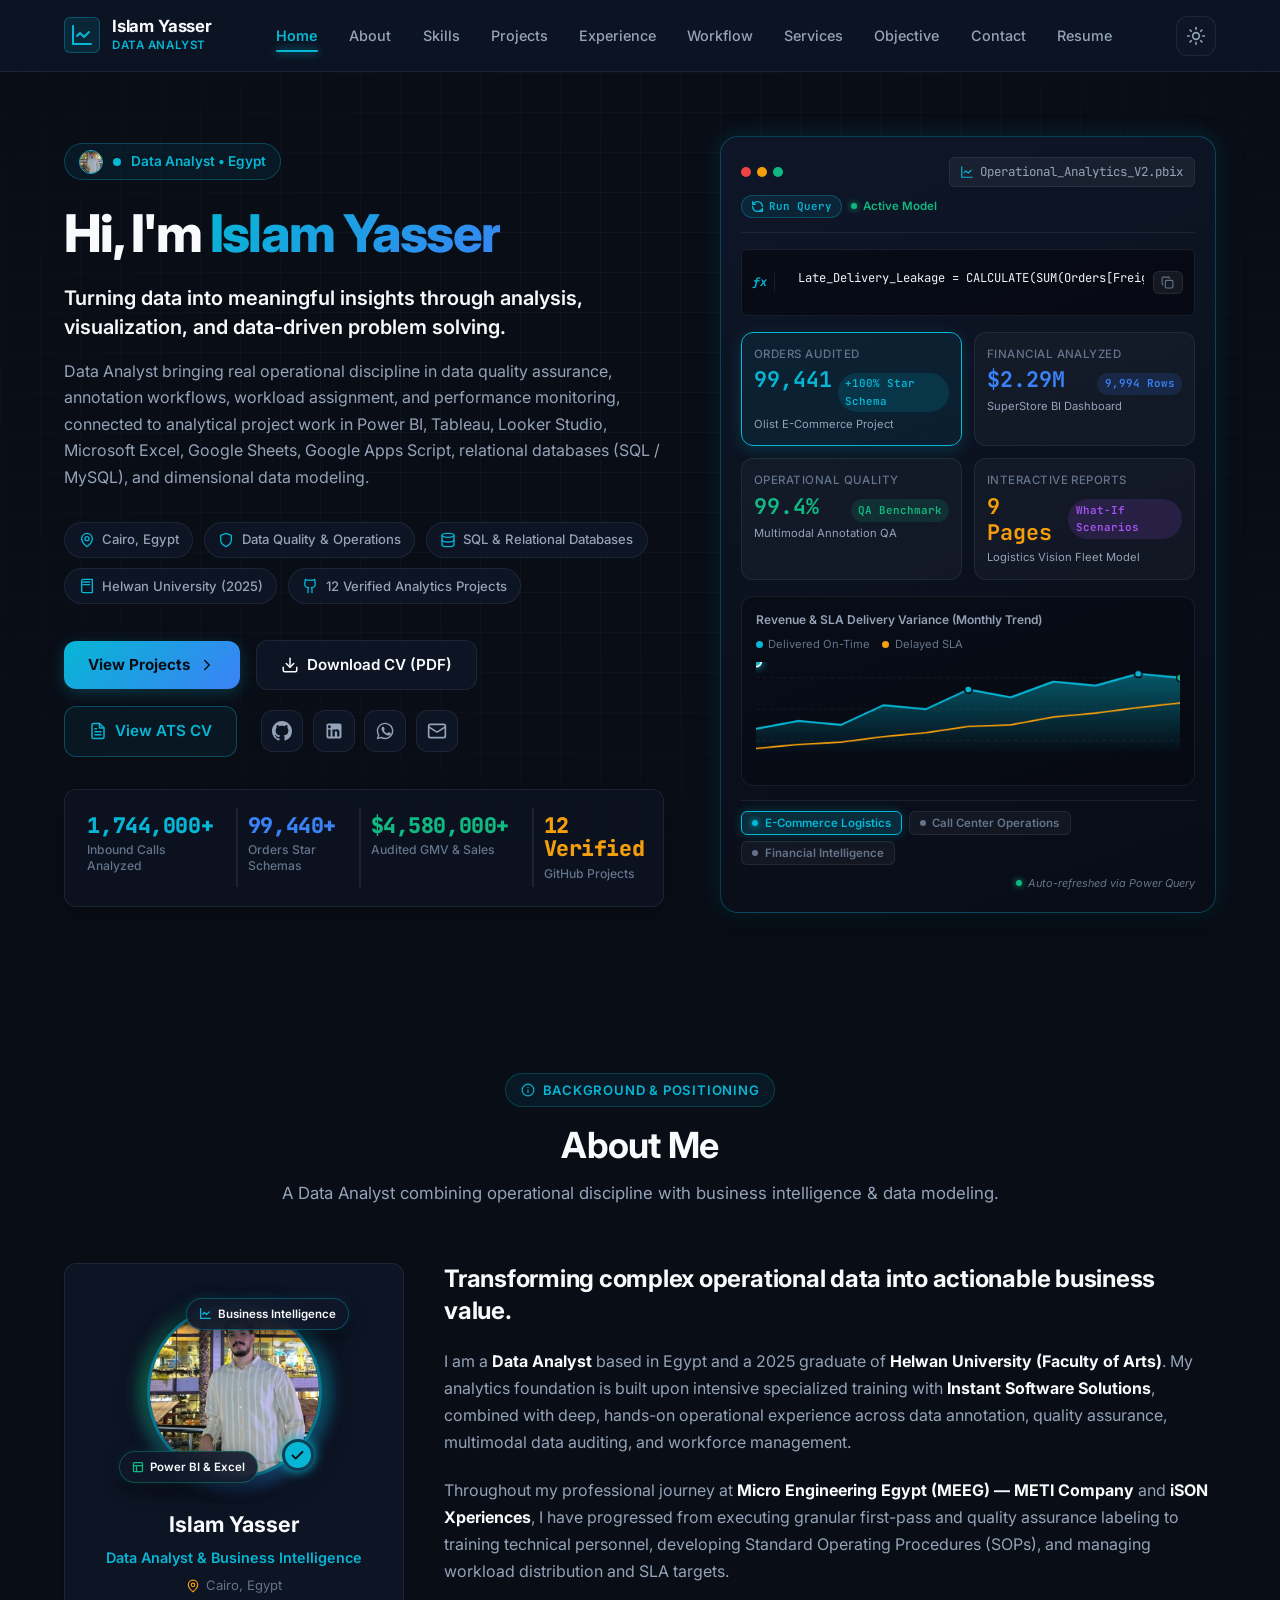
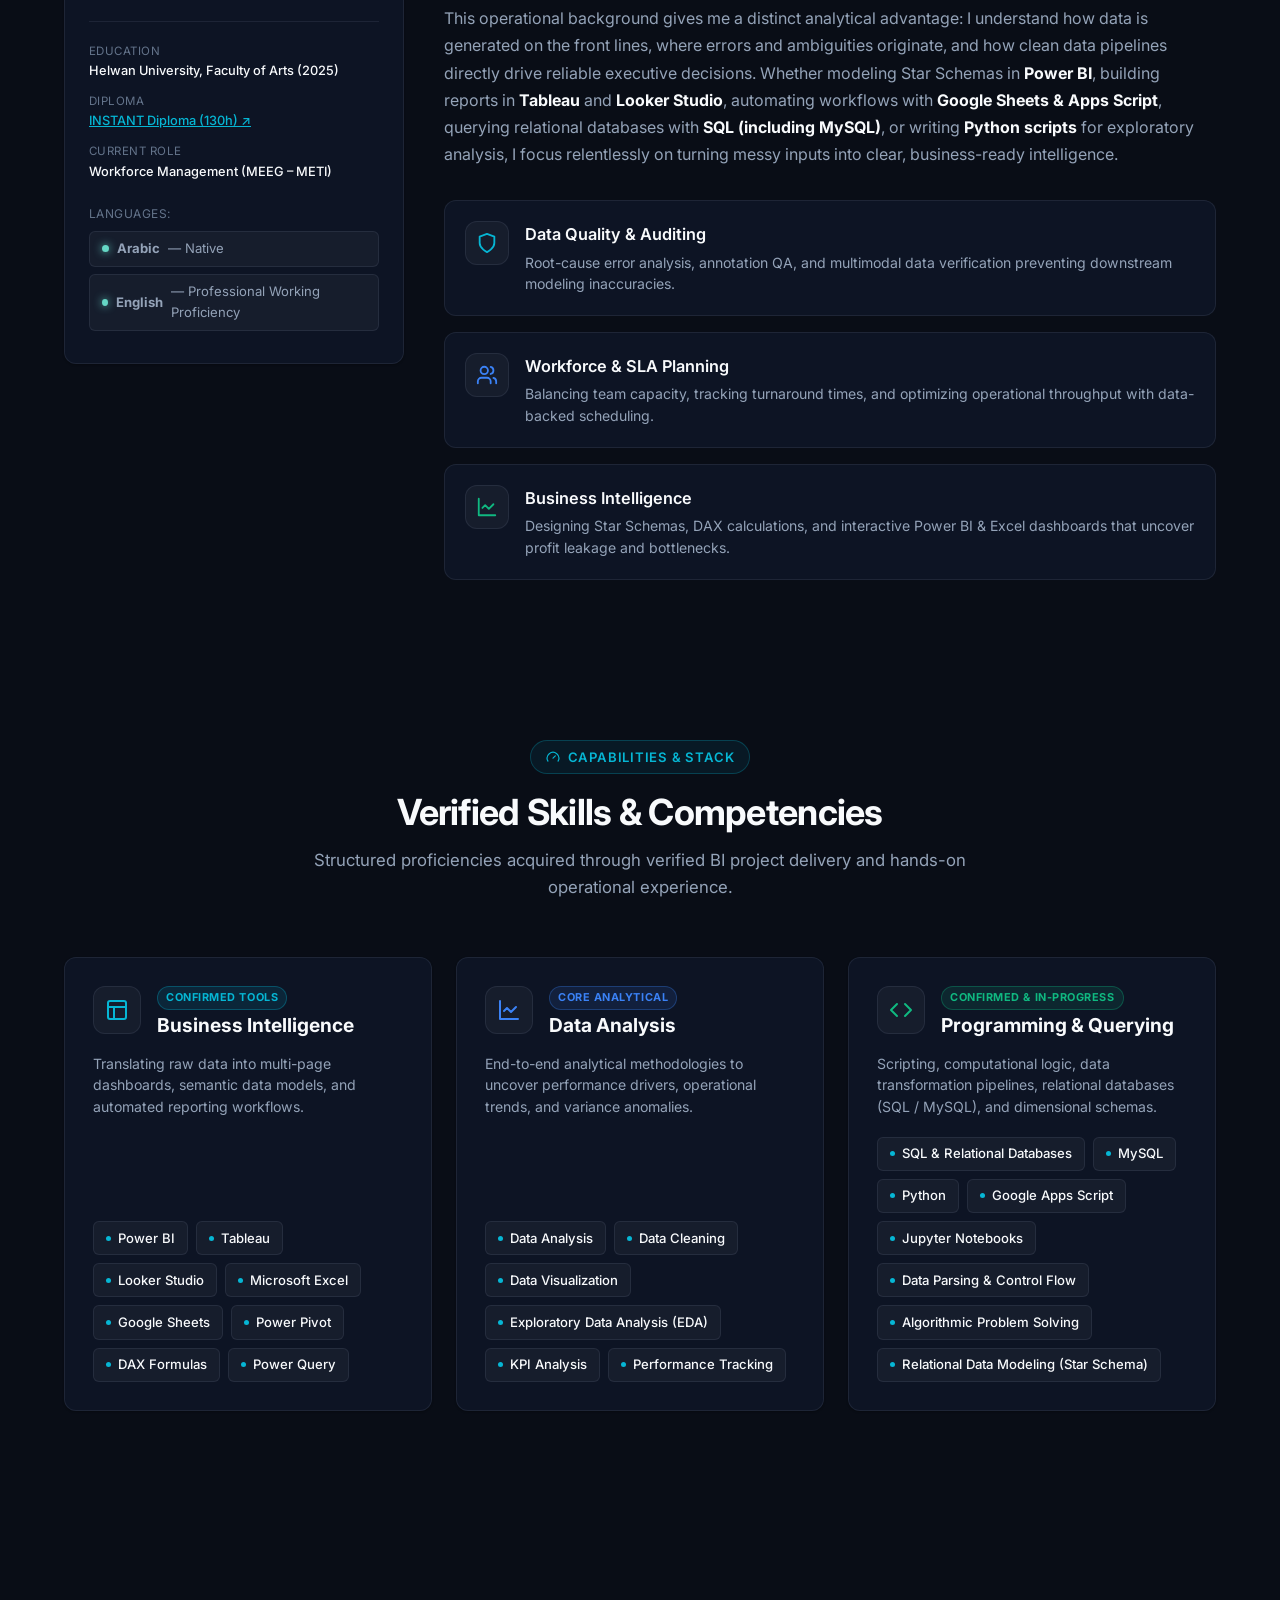
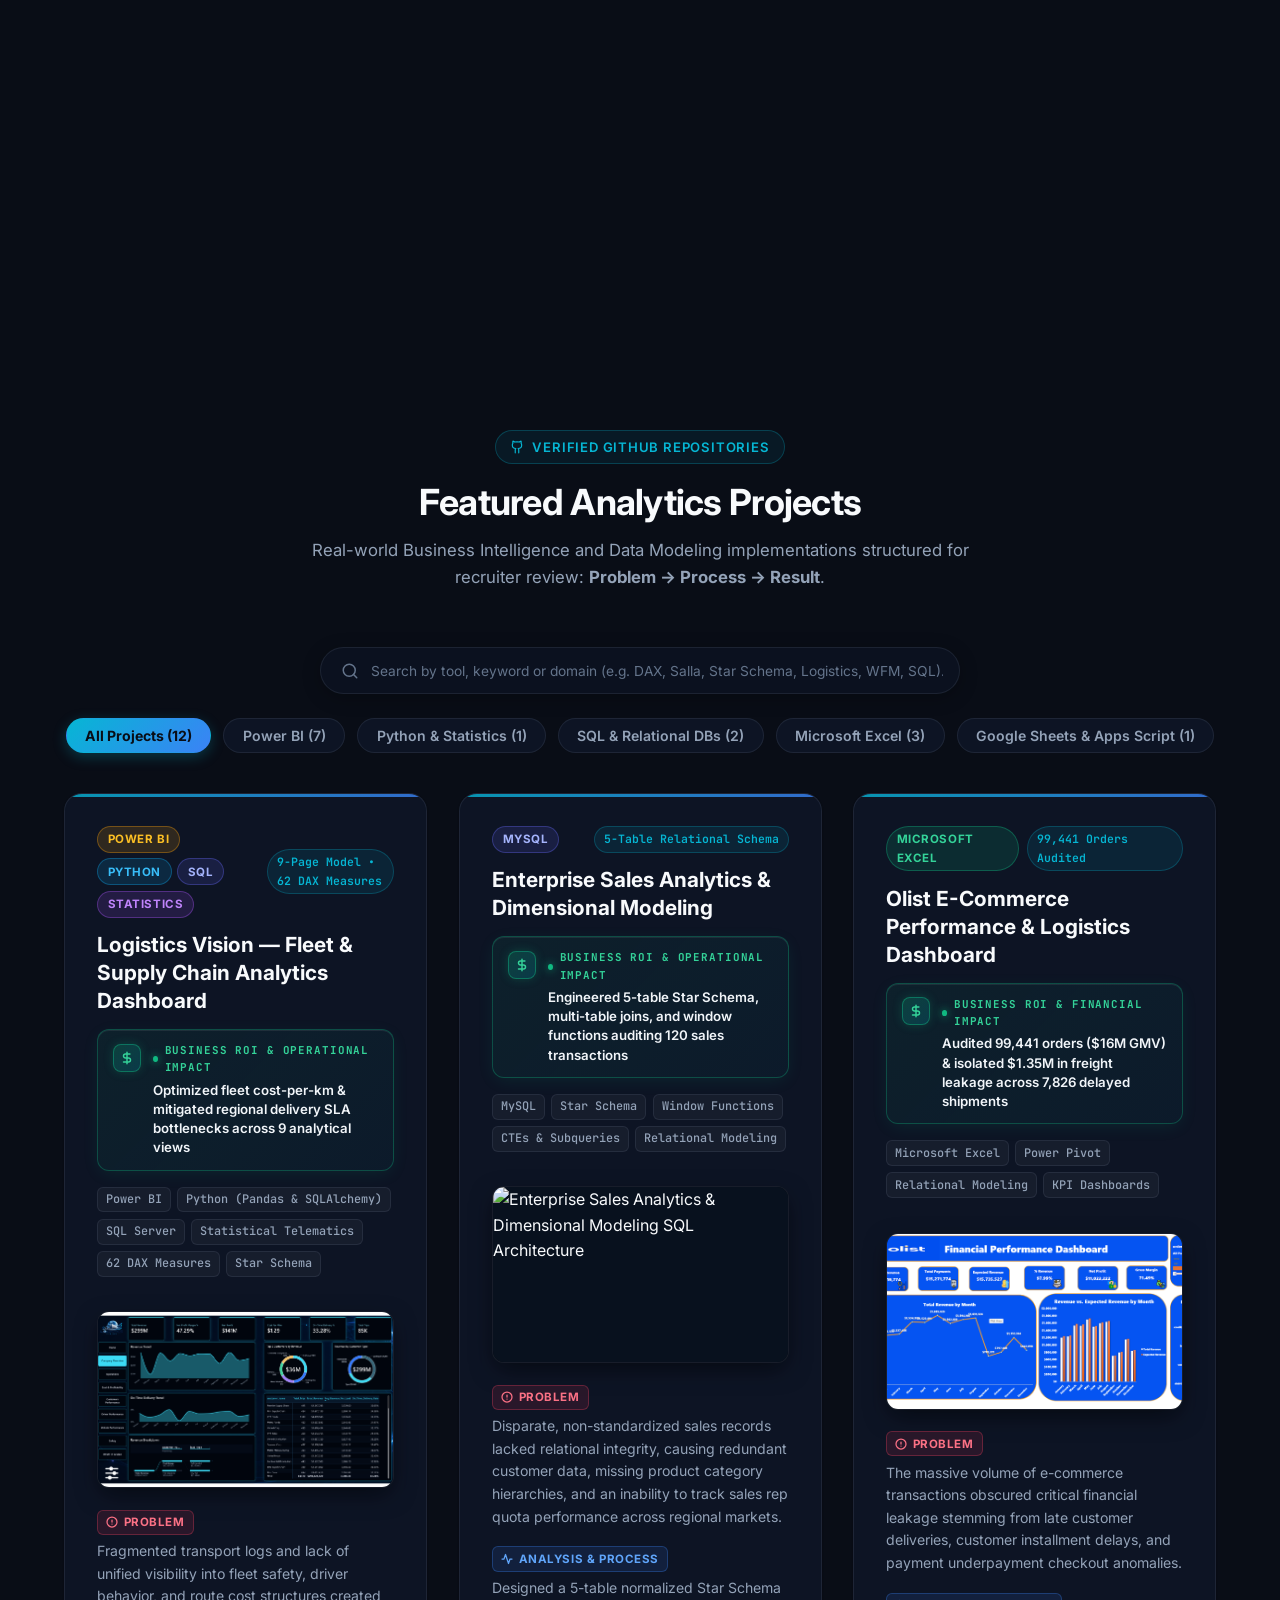
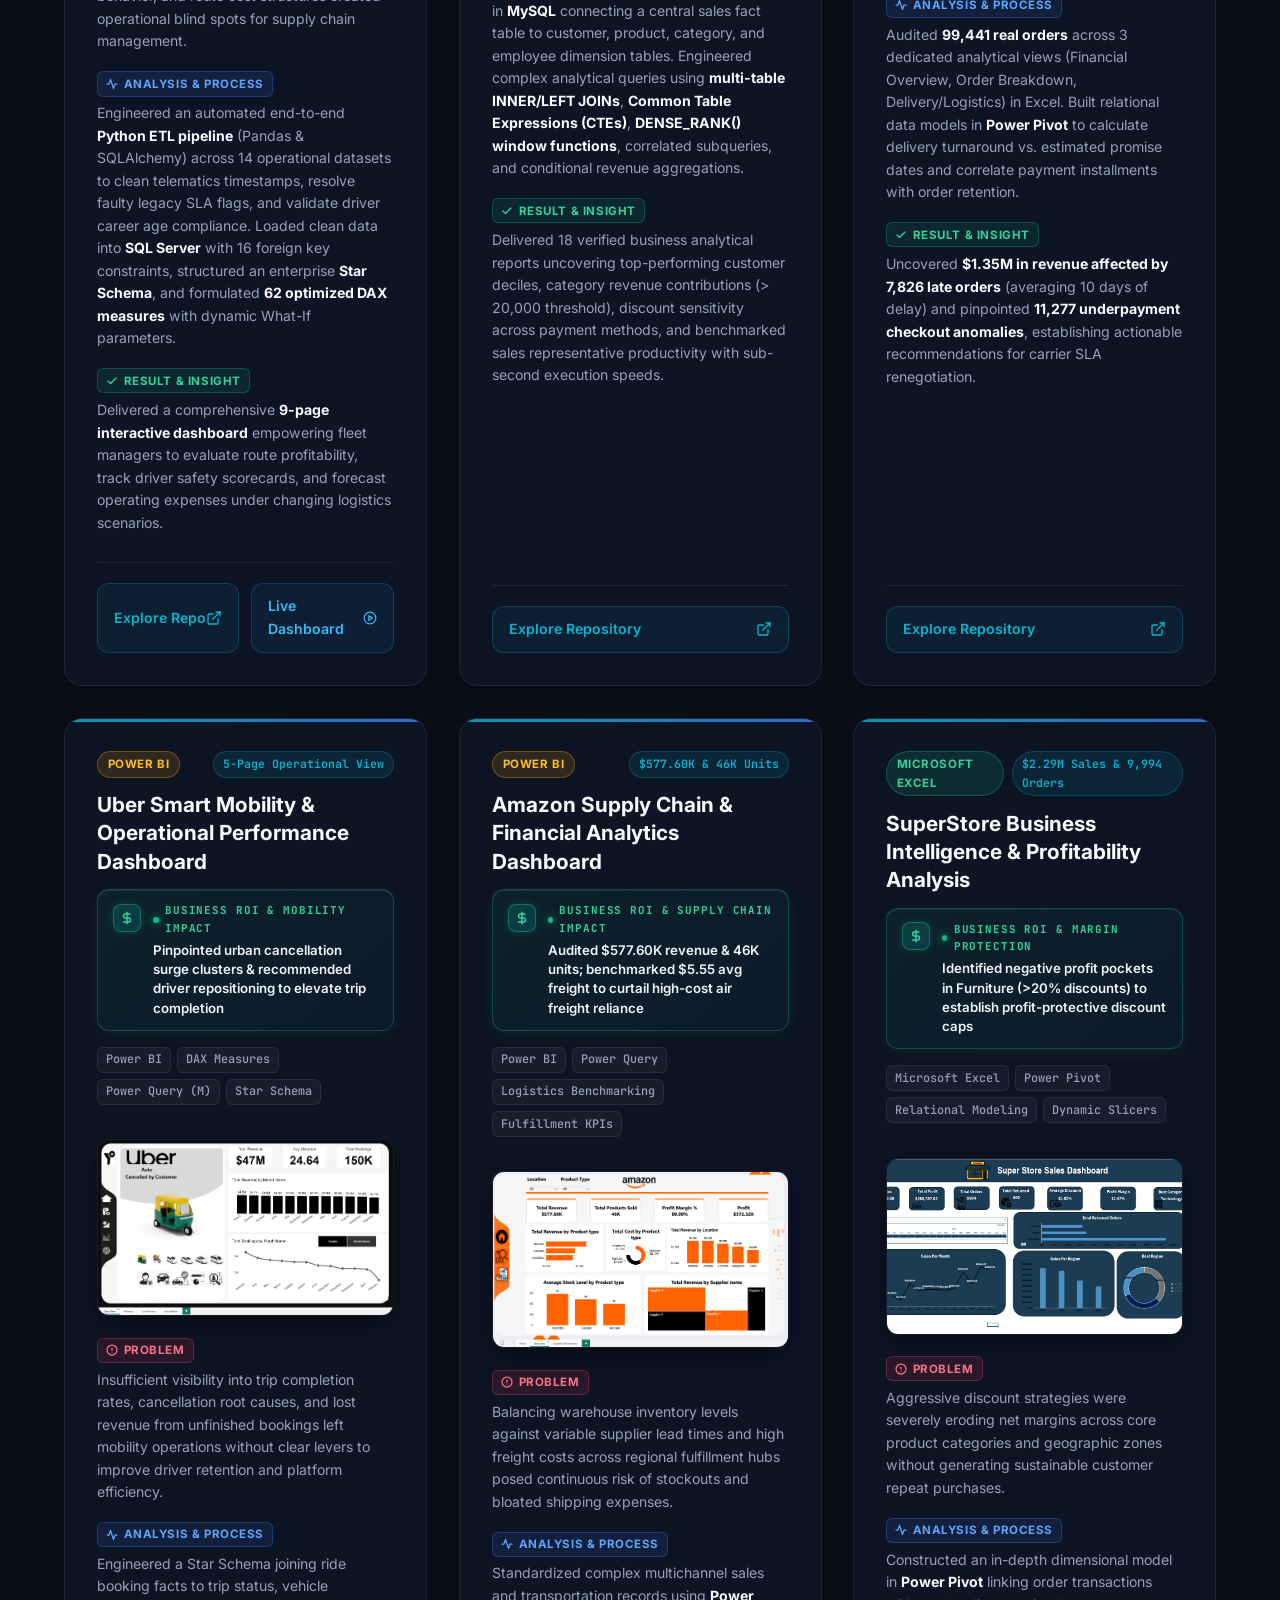
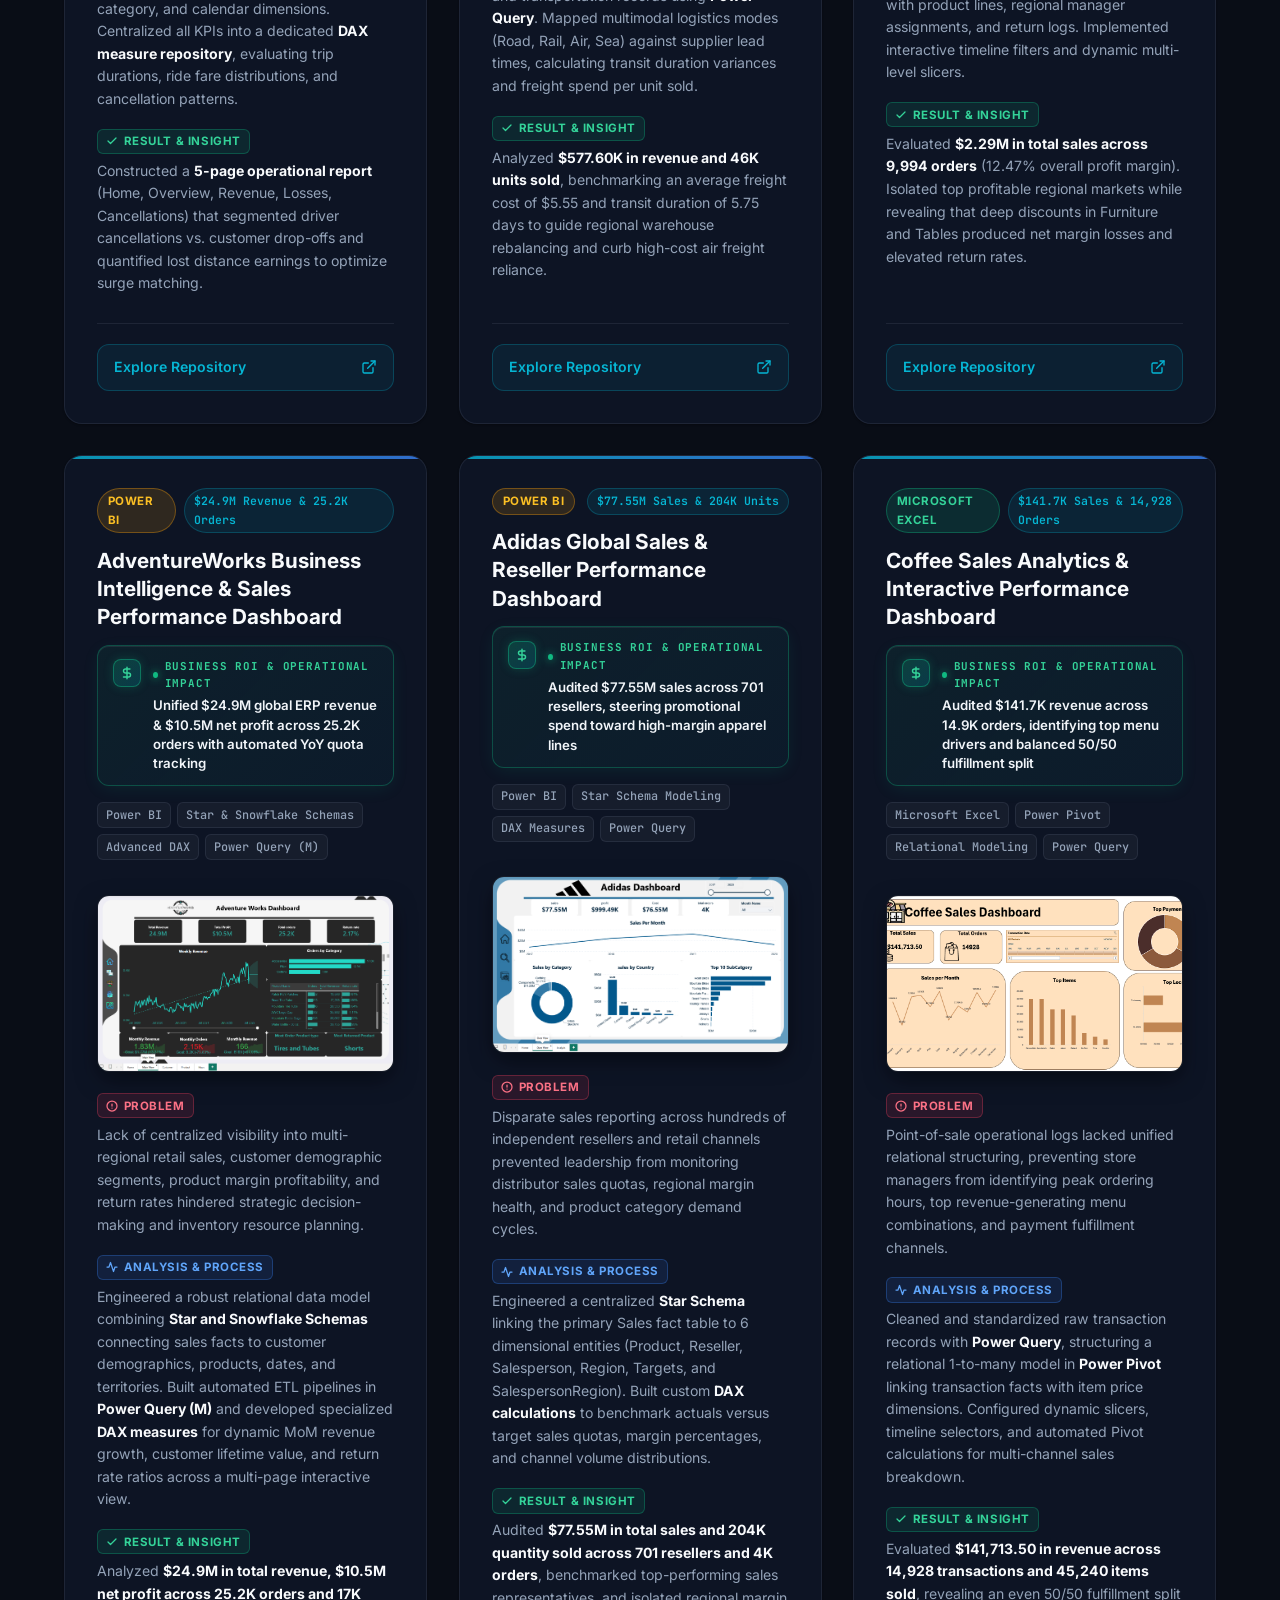
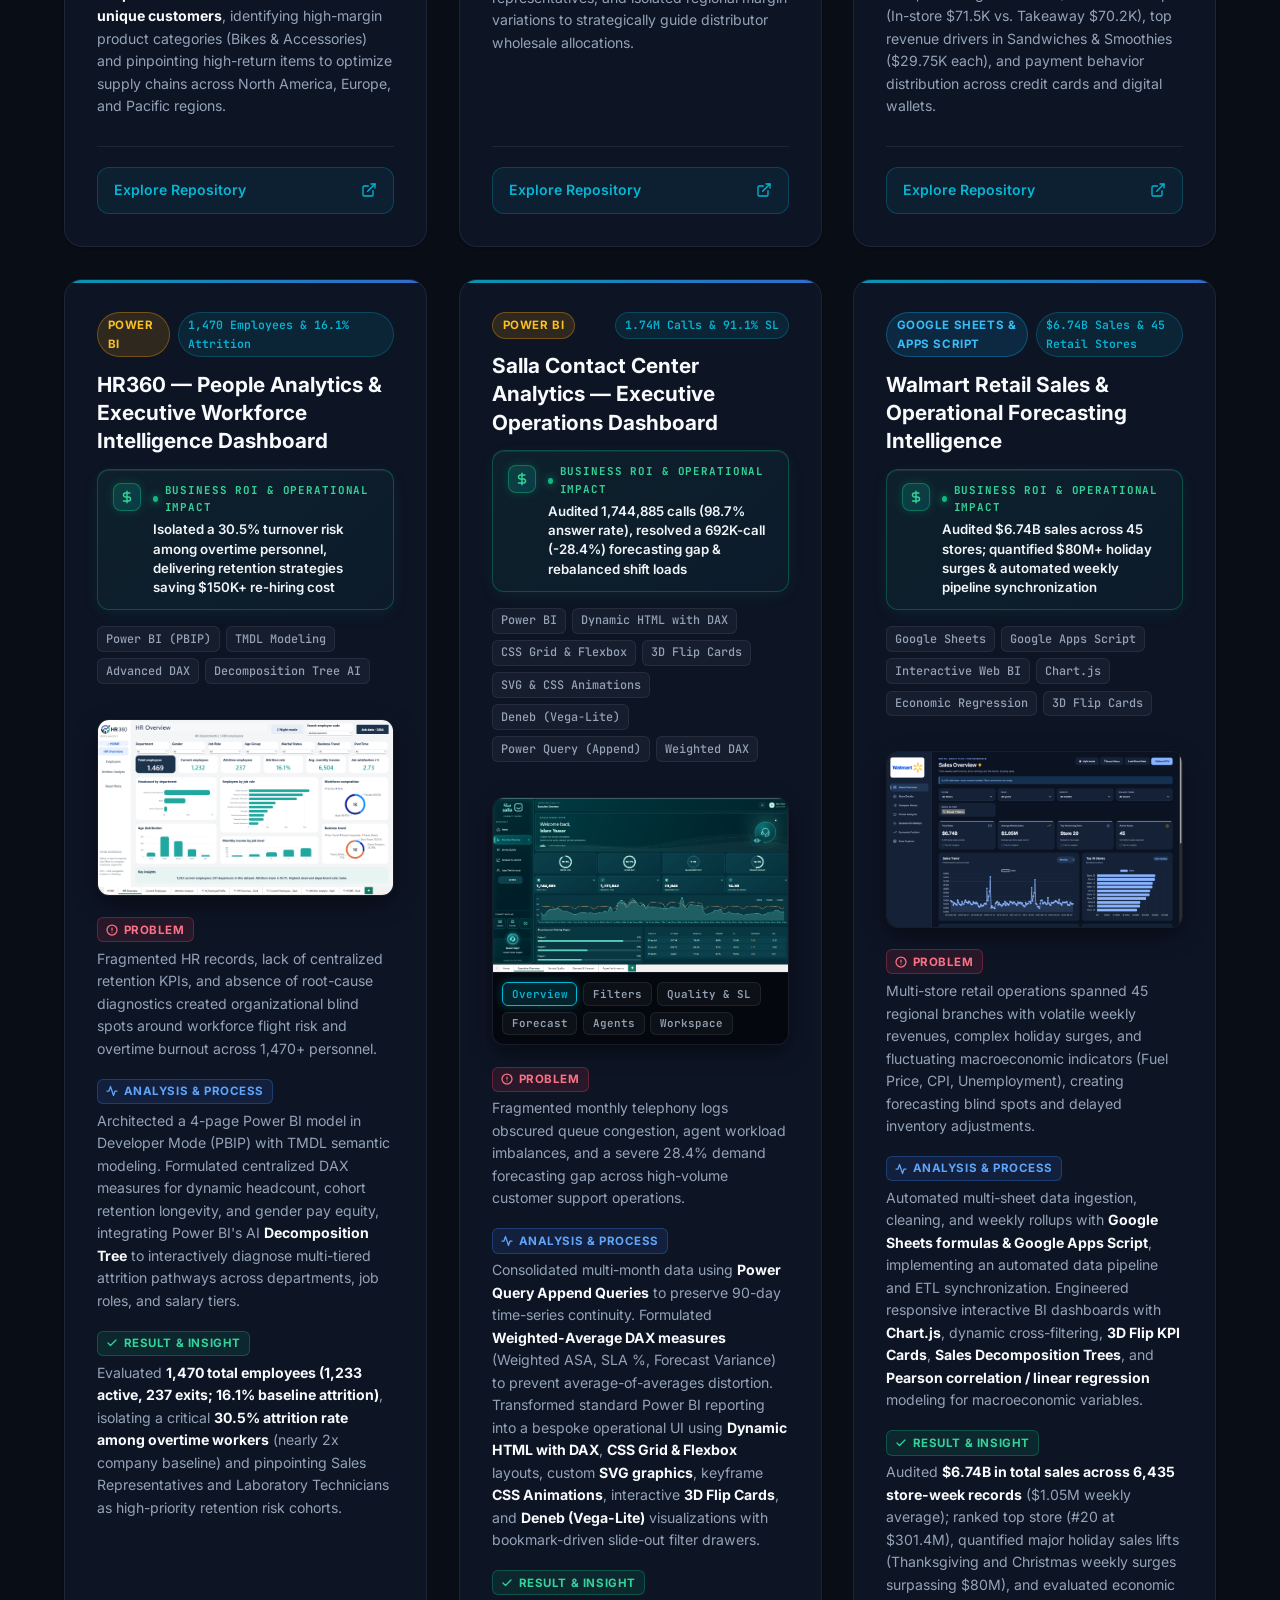
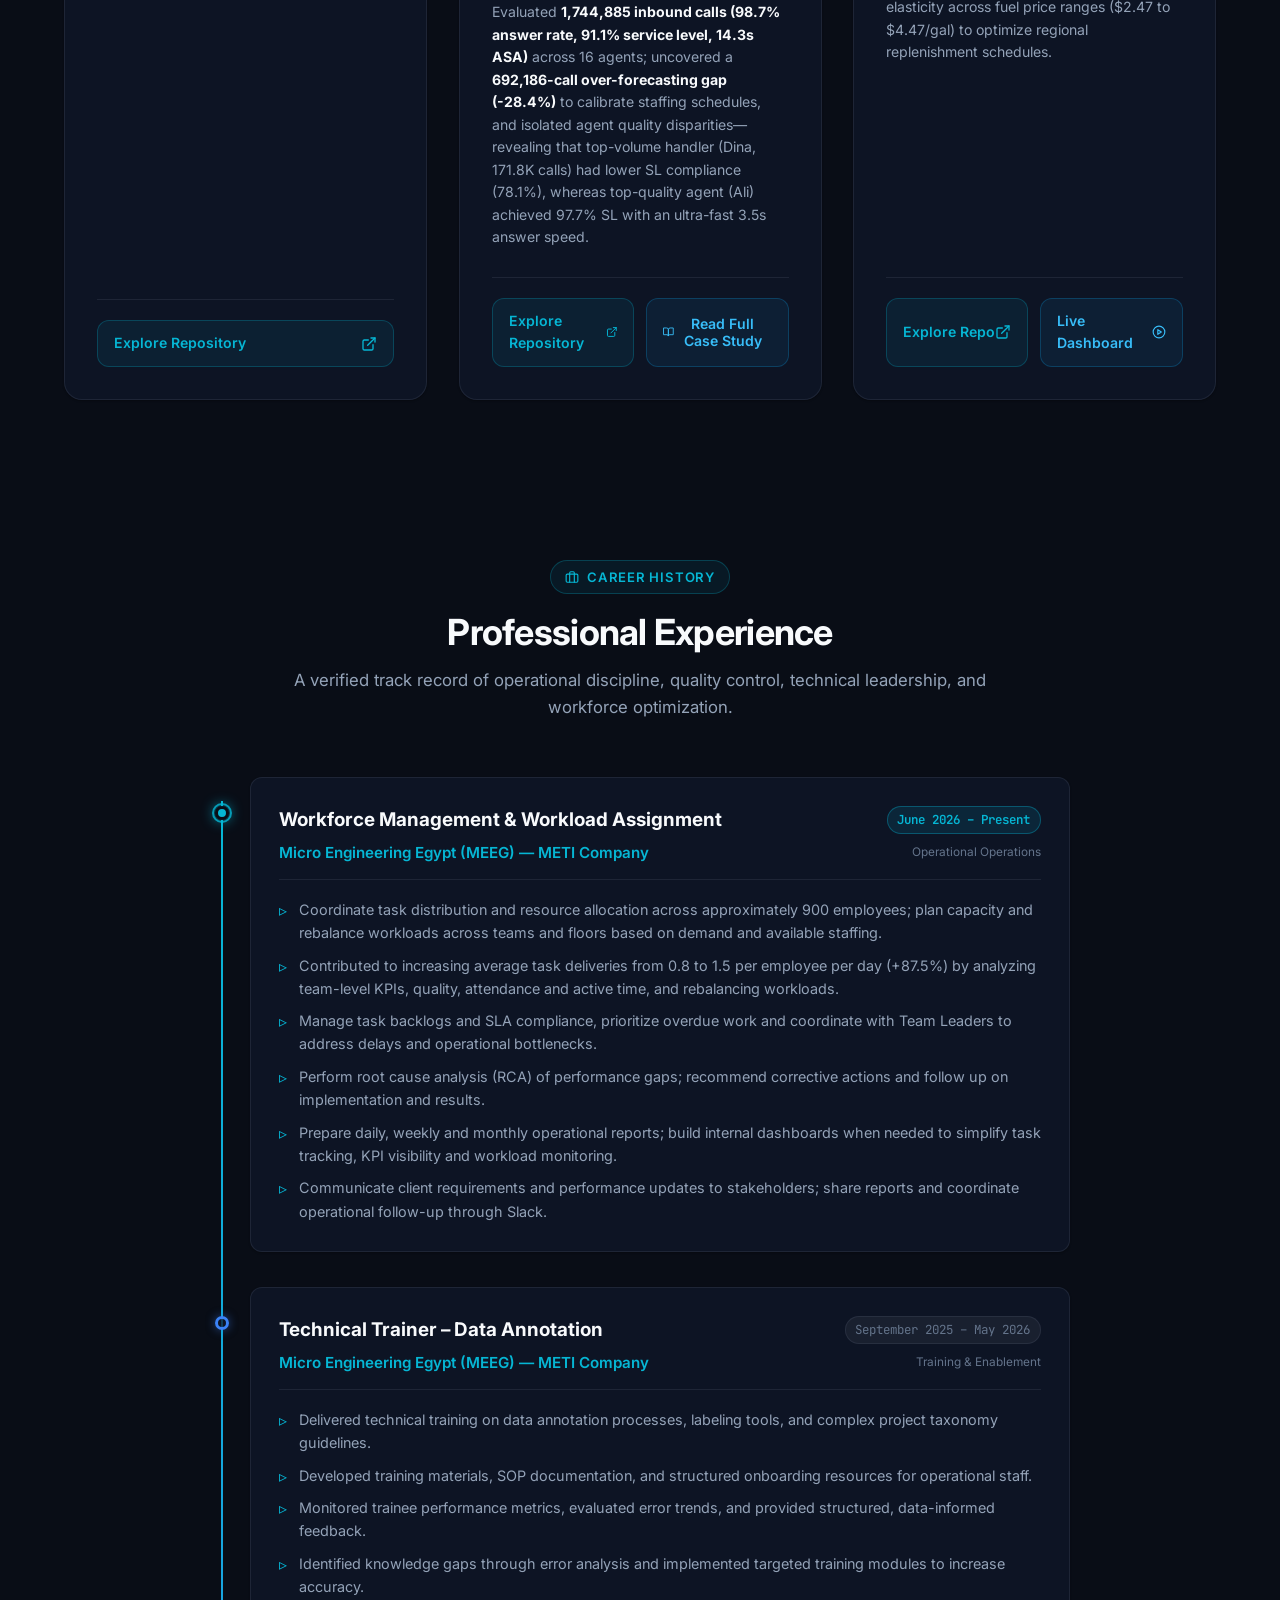
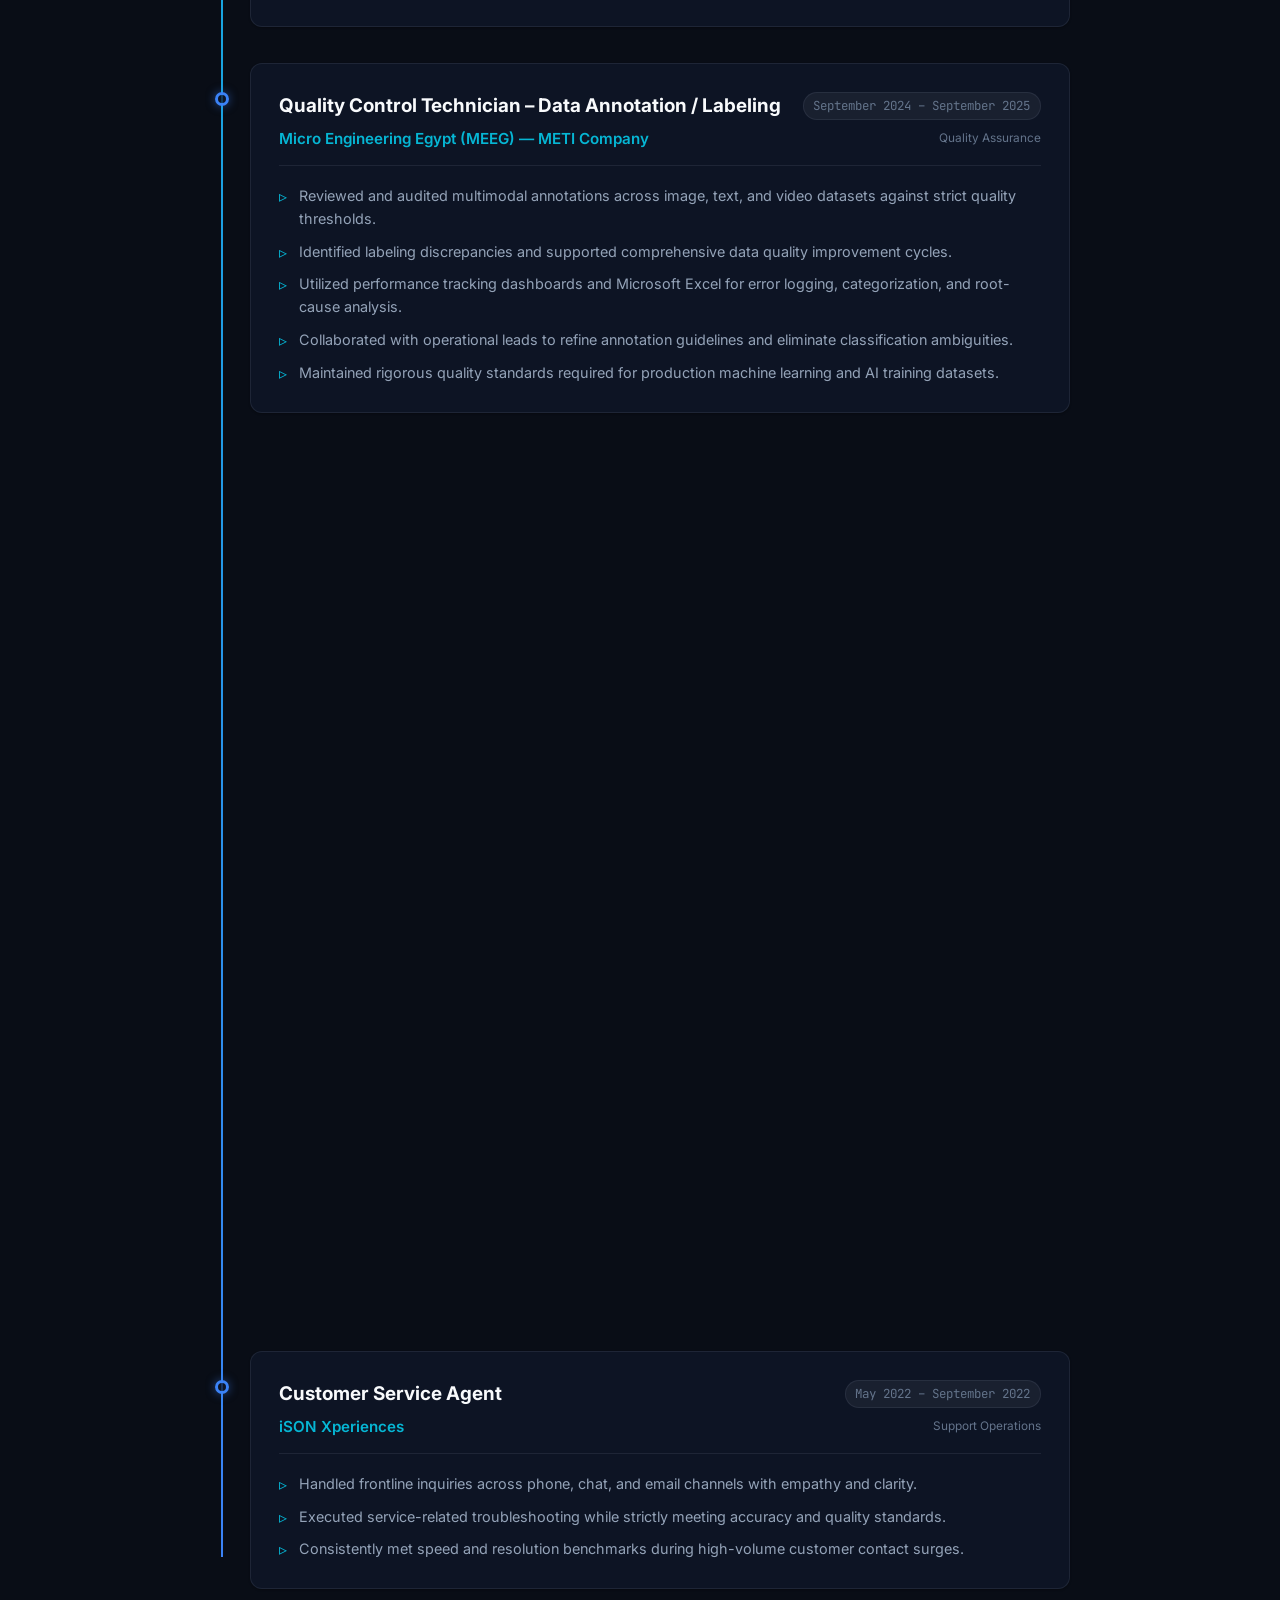
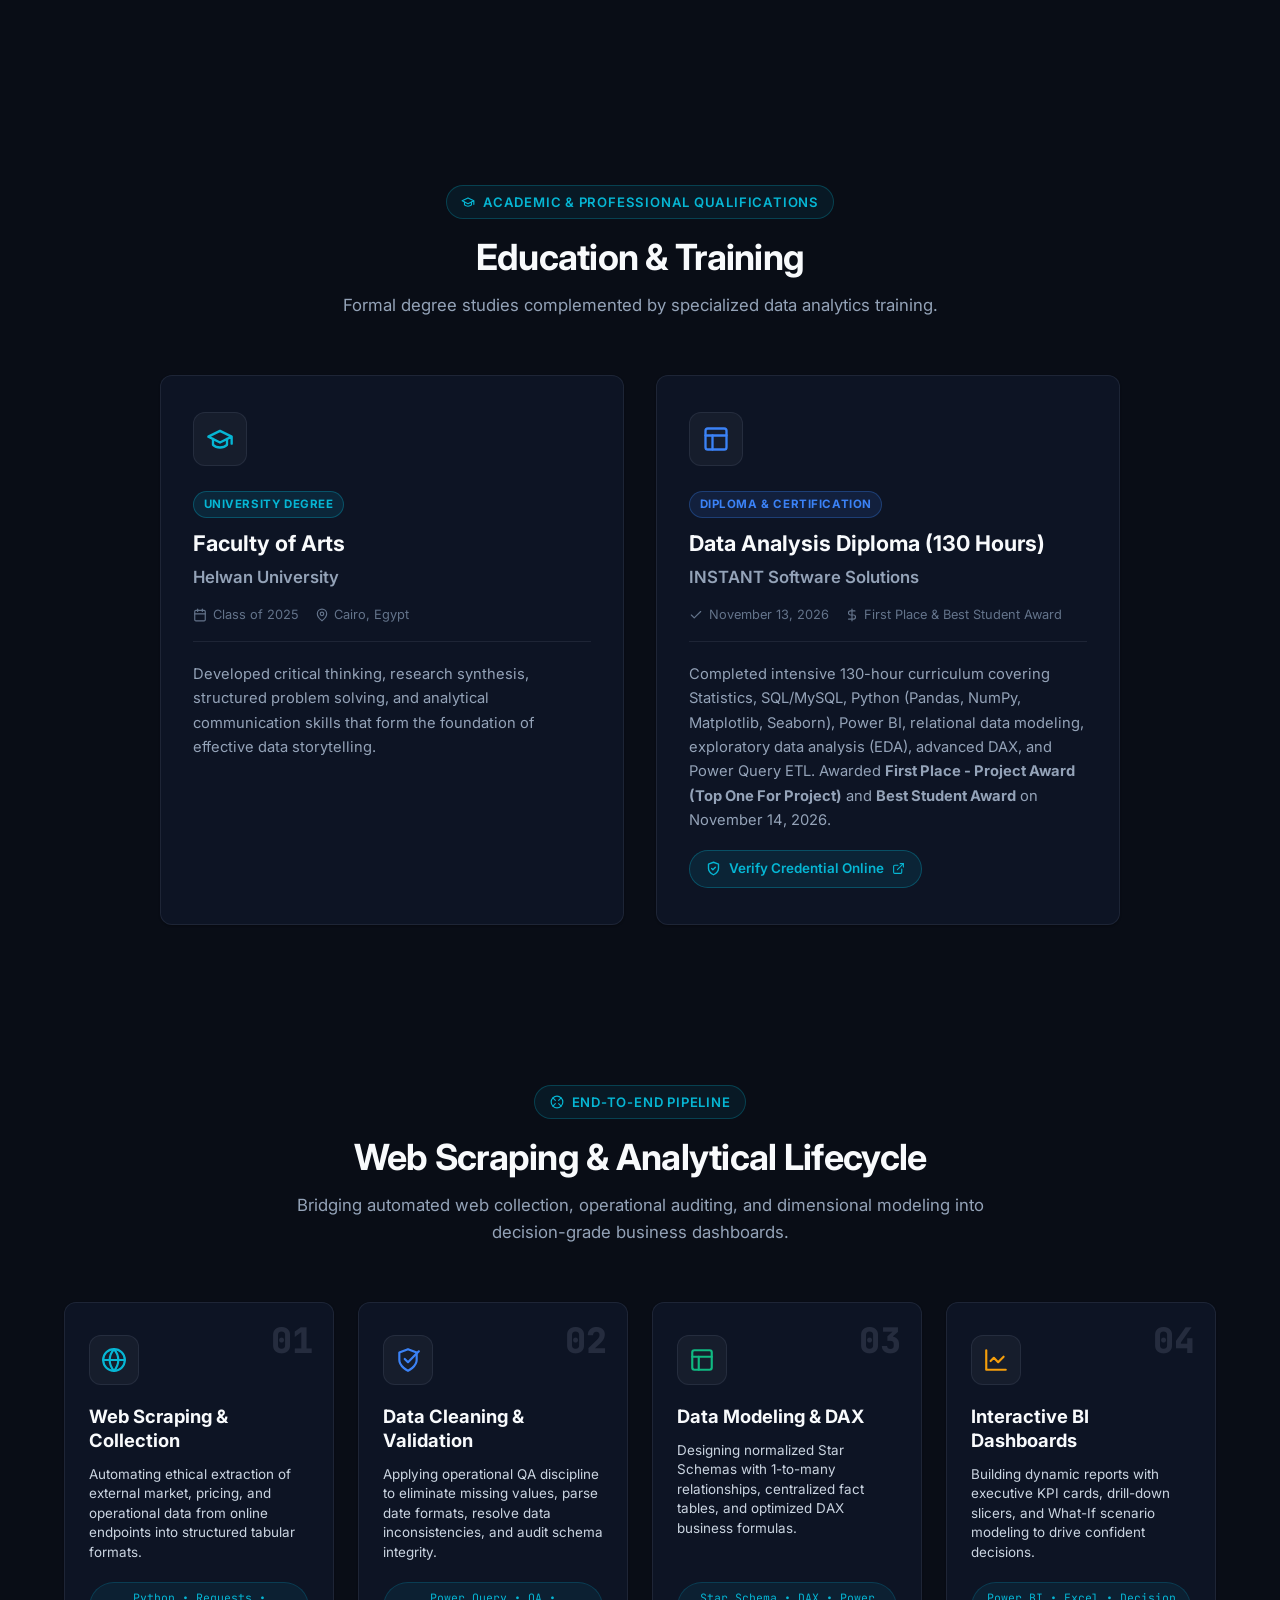
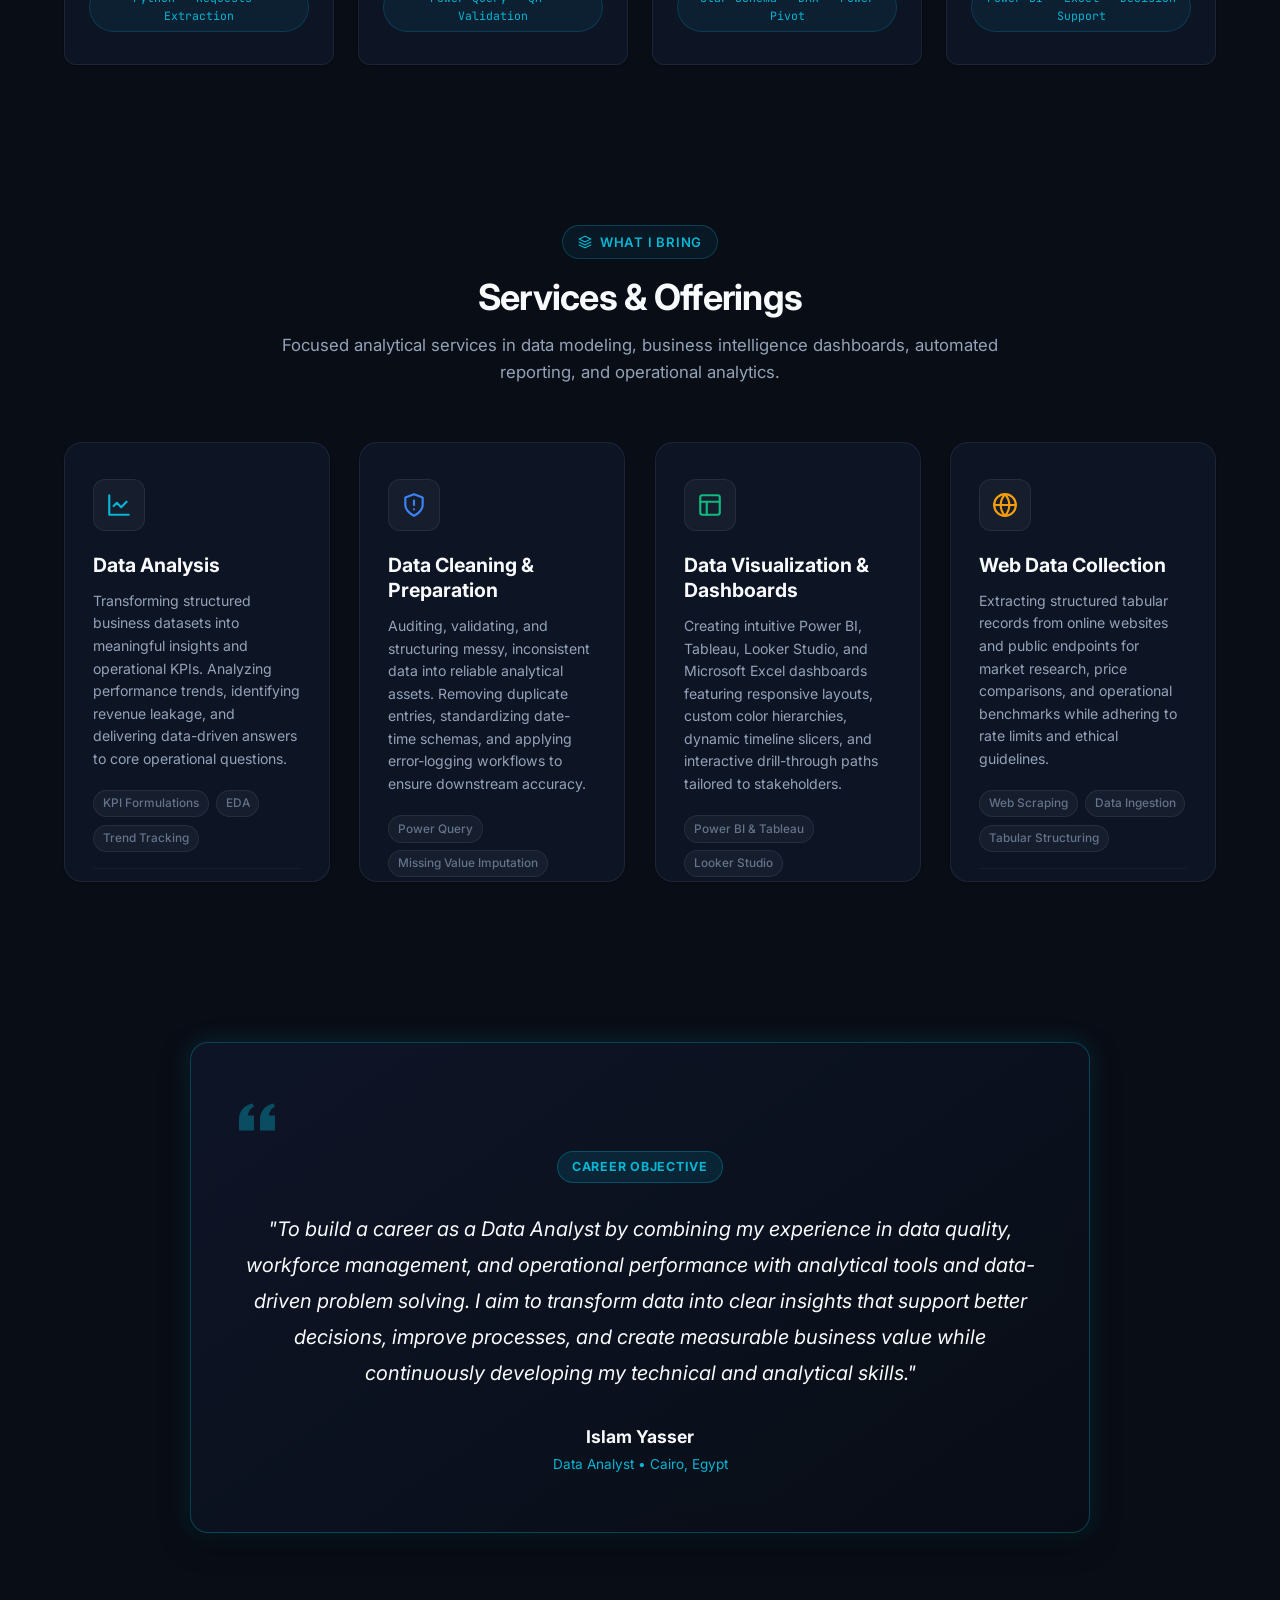
==== index.html @ e83cc8c2 "feat(portfolio): integrate official INSTANT Software Solutions diploma verification link across port" ====
<!DOCTYPE html>
<html lang="en" data-theme="dark">
<head>
  <meta charset="UTF-8">
  <meta name="viewport" content="width=device-width, initial-scale=1.0">
  <meta name="description" content="Portfolio of Islam Yasser — Data Analyst based in Egypt. Specializing in Power BI, Tableau, Looker Studio, Excel, SQL, Relational Data Modeling, Data Quality, and Operational Analytics.">
  <meta name="keywords" content="Islam Yasser, Data Analyst, Power BI, Tableau, Looker Studio, Excel, Google Sheets, Apps Script, DAX, SQL, MySQL, Python, Egypt, Portfolio, Data Quality, WFM">
  <meta name="author" content="Islam Yasser">
  <title>Islam Yasser | Data Analyst Portfolio</title>
  
  <!-- Open Graph & Social Preview Meta Tags -->
  <meta property="og:type" content="website">
  <meta property="og:url" content="https://islamyasser424-design.github.io/portfolio-/">
  <meta property="og:title" content="Islam Yasser | Data Analyst Portfolio">
  <meta property="og:description" content="Data Analyst &amp; Business Intelligence Specialist. Expertise in Power BI, DAX, Power Query, Excel, SQL, Relational Modeling, and Operational Analytics. 12 Verified Analytics Projects.">
  <meta property="og:image" content="https://islamyasser424-design.github.io/portfolio-/img/islam-yasser-portrait.jpg">

  <!-- Twitter Card -->
  <meta name="twitter:card" content="summary_large_image">
  <meta name="twitter:url" content="https://islamyasser424-design.github.io/portfolio-/">
  <meta name="twitter:title" content="Islam Yasser | Data Analyst Portfolio">
  <meta name="twitter:description" content="Data Analyst &amp; Business Intelligence Specialist. Expertise in Power BI, DAX, Excel, SQL, and Operational Analytics.">
  <meta name="twitter:image" content="https://islamyasser424-design.github.io/portfolio-/img/islam-yasser-portrait.jpg">

  <!-- Google Fonts: Inter & JetBrains Mono -->
  <link rel="preconnect" href="https://fonts.googleapis.com">
  <link rel="preconnect" href="https://fonts.gstatic.com" crossorigin>
  <link href="https://fonts.googleapis.com/css2?family=Inter:wght@300;400;500;600;700;800&family=JetBrains+Mono:wght@400;500;600;700&display=swap" rel="stylesheet">
  
  <!-- Main Stylesheet -->
  <link rel="stylesheet" href="css/style.css">
  
  <!-- Favicon SVG inline data uri -->
  <link rel="icon" type="image/svg+xml" href="data:image/svg+xml,%3Csvg xmlns='http://www.w3.org/2000/svg' viewBox='0 0 32 32'%3E%3Crect width='32' height='32' rx='8' fill='%23090d16'/%3E%3Cpath d='M8 22V16M14 22V10M20 22V14M26 22V8' stroke='%2306b6d4' stroke-width='2.5' stroke-linecap='round'/%3E%3Ccircle cx='26' cy='8' r='2' fill='%233b82f6'/%3E%3C/svg%3E">
</head>
<body>
  <!-- Reading Progress Bar -->
  <div class="scroll-progress-bar" id="scrollProgressBar" aria-hidden="true"></div>

  <!-- Background Ambient Floating Mesh Orbs -->
  <div class="bg-ambient-canvas" aria-hidden="true">
    <div class="ambient-orb orb-1"></div>
    <div class="ambient-orb orb-2"></div>
    <div class="ambient-orb orb-3"></div>
  </div>

  <!-- Header & Sticky Navbar -->
  <header class="header" id="header">
    <nav class="navbar container" aria-label="Main Navigation">
      <a href="#hero" class="brand-logo" aria-label="Islam Yasser Portfolio Home">
        <span class="logo-icon" aria-hidden="true">
          <svg width="24" height="24" viewBox="0 0 24 24" fill="none" stroke="currentColor" stroke-width="2" stroke-linecap="round" stroke-linejoin="round">
            <path d="M3 3v18h18" />
            <path d="m19 9-5 5-4-4-3 3" />
          </svg>
        </span>
        <span class="brand-text">
          <strong class="brand-name">Islam Yasser</strong>
          <span class="brand-tag">Data Analyst</span>
        </span>
      </a>

      <!-- Desktop Navigation Menu -->
      <ul class="nav-menu" id="navMenu">
        <li class="nav-item"><a href="#hero" class="nav-link active">Home</a></li>
        <li class="nav-item"><a href="#about" class="nav-link">About</a></li>
        <li class="nav-item"><a href="#skills" class="nav-link">Skills</a></li>
        <li class="nav-item"><a href="#projects" class="nav-link">Projects</a></li>
        <li class="nav-item"><a href="#experience" class="nav-link">Experience</a></li>
        <li class="nav-item"><a href="#workflow" class="nav-link">Workflow</a></li>
        <li class="nav-item"><a href="#services" class="nav-link">Services</a></li>
        <li class="nav-item"><a href="#objective" class="nav-link">Objective</a></li>
        <li class="nav-item"><a href="#contact" class="nav-link">Contact</a></li>
        <li class="nav-item"><a href="cv.html?v=20261021" target="_blank" class="nav-link">Resume</a></li>
      </ul>

      <!-- Controls: Theme Toggle & Mobile Hamburger -->
      <div class="nav-actions">
        <button id="themeToggle" class="theme-toggle-btn" type="button" aria-label="Toggle theme" title="Toggle Light/Dark Theme">
          <!-- Sun Icon (shown in dark mode) -->
          <svg class="sun-icon" width="20" height="20" viewBox="0 0 24 24" fill="none" stroke="currentColor" stroke-width="2" stroke-linecap="round" stroke-linejoin="round" aria-hidden="true">
            <circle cx="12" cy="12" r="4" />
            <path d="M12 2v2" />
            <path d="M12 20v2" />
            <path d="m4.93 4.93 1.41 1.41" />
            <path d="m17.66 17.66 1.41 1.41" />
            <path d="M2 12h2" />
            <path d="M20 12h2" />
            <path d="m6.34 17.66-1.41 1.41" />
            <path d="m19.07 4.93-1.41 1.41" />
          </svg>
          <!-- Moon Icon (shown in light mode) -->
          <svg class="moon-icon" width="20" height="20" viewBox="0 0 24 24" fill="none" stroke="currentColor" stroke-width="2" stroke-linecap="round" stroke-linejoin="round" aria-hidden="true">
            <path d="M12 3a6 6 0 0 0 9 9 9 9 0 1 1-9-9Z" />
          </svg>
        </button>

        <button id="menuToggle" class="menu-toggle-btn" type="button" aria-expanded="false" aria-controls="navMenu" aria-label="Open Navigation Menu">
          <span class="hamburger-bar"></span>
          <span class="hamburger-bar"></span>
          <span class="hamburger-bar"></span>
        </button>
      </div>
    </nav>

    <!-- Mobile Drawer Overlay -->
    <div class="drawer-backdrop" id="drawerBackdrop" aria-hidden="true"></div>
  </header>

  <main id="mainContent">
    <!-- SECTION 1: HERO -->
    <section class="hero-section" id="hero">
      <div class="hero-bg-grid" aria-hidden="true"></div>
      <div class="container hero-container">
        
        <div class="hero-content reveal-on-scroll">
          <div class="status-badge">
            <img src="img/islam-yasser-portrait.jpg" alt="Islam Yasser" class="mini-avatar" width="24" height="24">
            <span class="pulse-dot" aria-hidden="true"></span>
            <span>Data Analyst • Egypt</span>
          </div>

          <h1 class="hero-title">
            Hi, I'm <span class="text-gradient">Islam Yasser</span>
          </h1>

          <p class="hero-headline">
            Turning data into meaningful insights through analysis, visualization, and data-driven problem solving.
          </p>

          <p class="hero-description">
            Data Analyst bringing real operational discipline in data quality assurance, annotation workflows, workload assignment, and performance monitoring, connected to analytical project work in Power BI, Tableau, Looker Studio, Microsoft Excel, Google Sheets, Google Apps Script, relational databases (SQL / MySQL), and dimensional data modeling.
          </p>

          <!-- Quick Highlights Strip -->
          <div class="hero-highlights">
            <div class="highlight-pill">
              <svg width="16" height="16" viewBox="0 0 24 24" fill="none" stroke="currentColor" stroke-width="2" stroke-linecap="round" stroke-linejoin="round" aria-hidden="true"><path d="M20 10c0 6-8 12-8 12s-8-6-8-12a8 8 0 0 1 16 0Z"/><circle cx="12" cy="10" r="3"/></svg>
              <span>Cairo, Egypt</span>
            </div>
            <div class="highlight-pill">
              <svg width="16" height="16" viewBox="0 0 24 24" fill="none" stroke="currentColor" stroke-width="2" stroke-linecap="round" stroke-linejoin="round" aria-hidden="true"><path d="M12 22s8-4 8-10V5l-8-3-8 3v7c0 6 8 10 8 10z"/></svg>
              <span>Data Quality &amp; Operations</span>
            </div>
            <div class="highlight-pill">
              <svg width="16" height="16" viewBox="0 0 24 24" fill="none" stroke="currentColor" stroke-width="2" stroke-linecap="round" stroke-linejoin="round" aria-hidden="true"><ellipse cx="12" cy="5" rx="9" ry="3"/><path d="M3 5v14c0 1.66 4 3 9 3s9-1.34 9-3V5"/><path d="M3 12c0 1.66 4 3 9 3s9-1.34 9-3"/></svg>
              <span>SQL &amp; Relational Databases</span>
            </div>
            <div class="highlight-pill">
              <svg width="16" height="16" viewBox="0 0 24 24" fill="none" stroke="currentColor" stroke-width="2" stroke-linecap="round" stroke-linejoin="round" aria-hidden="true"><path d="M4 19.5v-15A2.5 2.5 0 0 1 6.5 2H20v20H6.5a2.5 2.5 0 0 1-2.5-2.5Z"/><path d="M6 6h10"/><path d="M6 10h10"/></svg>
              <span>Helwan University (2025)</span>
            </div>
            <div class="highlight-pill">
              <svg width="16" height="16" viewBox="0 0 24 24" fill="none" stroke="currentColor" stroke-width="2" stroke-linecap="round" stroke-linejoin="round" aria-hidden="true"><path d="M15 22v-4a4.8 4.8 0 0 0-1-3.5c3 0 6-2 6-5.5.08-1.25-.27-2.48-1-3.5.28-1.15.28-2.35 0-3.5 0 0-1 0-3 1.5-2.64-.5-5.36-.5-8 0C6 2 5 2 5 2c-.3 1.15-.3 2.35 0 3.5A5.403 5.403 0 0 0 4 9c0 3.5 3 5.5 6 5.5-.39.49-.68 1.05-.85 1.65-.17.6-.22 1.23-.15 1.85v4"/></svg>
              <span data-counter="12" data-suffix=" Verified Analytics Projects">12 Verified Analytics Projects</span>
            </div>
          </div>

          <!-- CTAs -->
          <div class="hero-actions">
            <a href="#projects" class="btn btn-primary">
              <span>View Projects</span>
              <svg width="18" height="18" viewBox="0 0 24 24" fill="none" stroke="currentColor" stroke-width="2" stroke-linecap="round" stroke-linejoin="round" aria-hidden="true"><path d="m9 18 6-6-6-6"/></svg>
            </a>
            <a href="Islam-Yasser-Data-Analyst-Resume.pdf?v=20261115" download="Islam-Yasser-Data-Analyst-Resume.pdf" class="btn btn-secondary" title="Download ATS Resume (PDF)">
              <svg width="18" height="18" viewBox="0 0 24 24" fill="none" stroke="currentColor" stroke-width="2" stroke-linecap="round" stroke-linejoin="round" aria-hidden="true"><path d="M21 15v4a2 2 0 0 1-2 2H5a2 2 0 0 1-2-2v-4"/><polyline points="7 10 12 15 17 10"/><line x1="12" y1="15" x2="12" y2="3"/></svg>
              <span>Download CV (PDF)</span>
            </a>
            <a href="cv.html?v=20261021" target="_blank" class="btn btn-outline" title="View &amp; Print ATS Resume / CV">
              <svg width="18" height="18" viewBox="0 0 24 24" fill="none" stroke="currentColor" stroke-width="2" stroke-linecap="round" stroke-linejoin="round" aria-hidden="true"><path d="M14 2H6a2 2 0 0 0-2 2v16a2 2 0 0 0 2 2h12a2 2 0 0 0 2-2V8z"/><polyline points="14 2 14 8 20 8"/><line x1="16" y1="13" x2="8" y2="13"/><line x1="16" y1="17" x2="8" y2="17"/><polyline points="10 9 9 9 8 9"/></svg>
              <span>View ATS CV</span>
            </a>
            <div class="social-quick-links">
              <a href="https://github.com/islamyasser424-design" target="_blank" rel="noopener noreferrer" class="social-link" aria-label="GitHub Profile (opens in a new tab)" title="GitHub Profile">
                <svg width="20" height="20" viewBox="0 0 24 24" fill="currentColor" aria-hidden="true"><path d="M12 0C5.37 0 0 5.37 0 12c0 5.31 3.435 9.795 8.205 11.385.6.105.825-.255.825-.57 0-.285-.015-1.23-.015-2.235-3.015.555-3.795-.735-4.035-1.41-.135-.345-.72-1.41-1.23-1.695-.42-.225-1.02-.78-.015-.795.945-.015 1.62.87 1.845 1.23 1.08 1.815 2.805 1.305 3.495.99.105-.78.42-1.305.765-1.605-2.67-.3-5.46-1.335-5.46-5.925 0-1.305.465-2.385 1.23-3.225-.12-.3-.54-1.53.12-3.18 0 0 1.005-.315 3.3 1.23.96-.27 1.98-.405 3-.405s2.04.135 3 .405c2.295-1.56 3.3-1.23 3.3-1.23.66 1.65.24 2.88.12 3.18.765.84 1.23 1.905 1.23 3.225 0 4.605-2.805 5.625-5.475 5.925.435.375.81 1.095.81 2.22 0 1.605-.015 2.895-.015 3.3 0 .315.225.69.825.57A12.02 12.02 0 0 0 24 12c0-6.63-5.37-12-12-12Z"/></svg>
              </a>
              <a href="https://www.linkedin.com/in/islam-yasser-55048b378/" target="_blank" rel="noopener noreferrer" class="social-link" aria-label="LinkedIn Profile (opens in a new tab)" title="LinkedIn Profile">
                <svg width="20" height="20" viewBox="0 0 24 24" fill="currentColor" aria-hidden="true"><path d="M19 3a2 2 0 0 1 2 2v14a2 2 0 0 1-2 2H5a2 2 0 0 1-2-2V5a2 2 0 0 1 2-2h14m-.5 15.5v-5.3a3.26 3.26 0 0 0-3.26-3.26c-.85 0-1.84.52-2.28 1.3v-1.11h-2.79v8.37h2.79v-4.93c0-.77.62-1.4 1.39-1.4a1.4 1.4 0 0 1 1.4 1.4v4.93h2.75M6.46 8.76c.99 0 1.8-.81 1.8-1.8 0-.98-.81-1.79-1.8-1.79-.99 0-1.8.81-1.8 1.79 0 .99.81 1.8 1.8 1.8m1.4 9.74v-8.37H5.06v8.37h2.8Z"/></svg>
              </a>
              <a href="https://wa.me/201068454064?text=Hello%20Islam,%20I%20reviewed%20your%20Data%20Analyst%20portfolio%20and%20would%20like%20to%20connect." target="_blank" rel="noopener noreferrer" class="social-link" aria-label="WhatsApp Chat (opens in a new tab)" title="Chat on WhatsApp">
                <svg width="20" height="20" viewBox="0 0 24 24" fill="currentColor" aria-hidden="true"><path d="M12.04 2C6.58 2 2.13 6.45 2.13 11.91C2.13 13.66 2.59 15.36 3.45 16.86L2.05 22L7.3 20.62C8.75 21.41 10.38 21.83 12.04 21.83C17.5 21.83 21.95 17.38 21.95 11.92C21.95 9.27 20.92 6.78 19.05 4.91C17.18 3.03 14.69 2 12.04 2M12.05 3.67C14.25 3.67 16.31 4.53 17.87 6.09C19.42 7.65 20.28 9.72 20.28 11.92C20.28 16.46 16.58 20.15 12.04 20.15C10.56 20.15 9.11 19.76 7.85 19L7.55 18.83L4.43 19.65L5.26 16.61L5.06 16.29C4.24 15 3.8 13.47 3.8 11.91C3.81 7.37 7.5 3.67 12.05 3.67M9.53 6.92C9.34 6.92 9.03 6.99 8.78 7.27C8.53 7.54 7.82 8.21 7.82 9.58C7.82 10.95 8.82 12.27 8.96 12.46C9.1 12.65 10.93 15.46 13.72 16.66C14.39 16.95 14.9 17.12 15.31 17.25C15.98 17.46 16.59 17.43 17.07 17.36C17.61 17.28 18.73 16.68 18.96 16.03C19.19 15.38 19.19 14.83 19.12 14.72C19.05 14.61 18.86 14.54 18.58 14.4C18.3 14.26 16.92 13.58 16.66 13.49C16.4 13.4 16.21 13.35 16.02 13.63C15.83 13.91 15.29 14.54 15.13 14.72C14.96 14.91 14.8 14.93 14.52 14.79C14.24 14.65 13.34 14.36 12.28 13.41C11.45 12.67 10.89 11.75 10.73 11.47C10.57 11.19 10.71 11.04 10.85 10.9C10.98 10.77 11.14 10.56 11.28 10.4C11.42 10.24 11.47 10.12 11.56 9.94C11.65 9.75 11.61 9.59 11.54 9.45C11.47 9.31 10.92 7.94 10.68 7.39C10.46 6.85 10.24 6.93 10.07 6.92C9.91 6.92 9.72 6.92 9.53 6.92Z"/></svg>
              </a>
              <a href="mailto:islamyasser424@gmail.com" class="social-link" aria-label="Email Islam Yasser" title="islamyasser424@gmail.com">
                <svg width="20" height="20" viewBox="0 0 24 24" fill="none" stroke="currentColor" stroke-width="2" stroke-linecap="round" stroke-linejoin="round" aria-hidden="true"><rect width="20" height="16" x="2" y="4" rx="2"/><path d="m22 7-8.97 5.7a1.94 1.94 0 0 1-2.06 0L2 7"/></svg>
              </a>
            </div>
          </div>

          <!-- Portfolio Aggregate Impact Metrics -->
          <div class="hero-impact-strip">
            <div class="impact-stat">
              <span class="impact-num text-cyan" data-counter="1744000" data-format="comma" data-suffix="+">1,744,000+</span>
              <span class="impact-lbl">Inbound Calls Analyzed</span>
            </div>
            <div class="impact-stat">
              <span class="impact-num text-blue" data-counter="99440" data-format="comma" data-suffix="+">99,440+</span>
              <span class="impact-lbl">Orders Star Schemas</span>
            </div>
            <div class="impact-stat">
              <span class="impact-num text-emerald" data-counter="4580000" data-prefix="$" data-format="comma" data-suffix="+">$4,580,000+</span>
              <span class="impact-lbl">Audited GMV &amp; Sales</span>
            </div>
            <div class="impact-stat">
              <span class="impact-num text-amber" data-counter="12" data-suffix=" Verified">12 Verified</span>
              <span class="impact-lbl">GitHub Projects</span>
            </div>
          </div>
        </div>

        <!-- Hero Interactive Visual: Analytical Dashboard Mockup -->
        <div class="hero-visual reveal-on-scroll">
          <div class="dashboard-mockup glass-card" id="dashboardMockup">
            <!-- Window Header -->
            <div class="mockup-header">
              <div class="mockup-dots" aria-label="Mockup window controls">
                <span class="dot dot-red" role="button" tabindex="0" title="Reset to Default Model" aria-label="Reset Model"></span>
                <span class="dot dot-yellow" role="button" tabindex="0" title="Toggle Compact Mode" aria-label="Toggle Compact Mode"></span>
                <span class="dot dot-green" role="button" tabindex="0" title="Run Live Query" aria-label="Run Query"></span>
              </div>
              <div class="mockup-title-tab" title="Active Power BI Model File">
                <svg width="14" height="14" viewBox="0 0 24 24" fill="none" stroke="currentColor" stroke-width="2" stroke-linecap="round" stroke-linejoin="round" aria-hidden="true"><path d="M3 3v18h18"/><path d="m19 9-5 5-4-4-3 3"/></svg>
                <span class="mockup-file-name" id="mockupFileName">Operational_Analytics_V2.pbix</span>
              </div>
              <div class="mockup-header-actions">
                <button class="mockup-refresh-btn" id="mockupRefreshBtn" type="button" title="Execute Query &amp; Refresh Model" aria-label="Refresh Query">
                  <svg class="refresh-icon" width="13" height="13" viewBox="0 0 24 24" fill="none" stroke="currentColor" stroke-width="2.5" stroke-linecap="round" stroke-linejoin="round" aria-hidden="true"><path d="M21 12a9 9 0 0 0-9-9 9.75 9.75 0 0 0-6.74 2.74L3 8"/><path d="M3 3v5h5"/><path d="M3 12a9 9 0 0 0 9 9 9.75 9.75 0 0 0 6.74-2.74L21 16"/><path d="M16 21h5v-5"/></svg>
                  <span class="refresh-text" id="mockupRefreshText">Run Query</span>
                </button>
                <div class="mockup-status-badge" id="mockupStatusBadge" title="Engine Status">
                  <span class="mini-pulse"></span>
                  <span id="mockupStatusText">Active Model</span>
                </div>
              </div>
            </div>

            <!-- DAX Formula Bar -->
            <div class="dax-bar" id="mockupDaxBar">
              <span class="dax-fx" aria-hidden="true">fx</span>
              <div class="dax-code-wrap">
                <code class="dax-code" id="mockupDaxCode" title="DAX Measure Formula">Late_Delivery_Leakage = CALCULATE(SUM(Orders[FreightValue]), Orders[DeliveryDelayDays] &gt; 0, Orders[OrderStatus] = "Delivered")</code>
              </div>
              <button class="copy-dax-btn" id="copyDaxBtn" type="button" title="Copy DAX to Clipboard" aria-label="Copy DAX Measure">
                <svg width="13" height="13" viewBox="0 0 24 24" fill="none" stroke="currentColor" stroke-width="2" stroke-linecap="round" stroke-linejoin="round" aria-hidden="true"><rect width="14" height="14" x="8" y="8" rx="2" ry="2"/><path d="M4 16c-1.1 0-2-.9-2-2V4c0-1.1.9-2 2-2h10c1.1 0 2 .9 2 2"/></svg>
                <span class="copy-tooltip" id="copyDaxTooltip">Copy</span>
              </button>
            </div>

            <!-- KPI Metric Grid inside Mockup -->
            <div class="mockup-metrics" id="mockupMetricsGrid">
              <div class="metric-card active-kpi-card" data-kpi-idx="0" role="button" tabindex="0" title="Click to highlight in chart">
                <span class="metric-label" id="kpiLabel0">Orders Audited</span>
                <div class="metric-value-row">
                  <span class="metric-number text-cyan" id="kpiVal0" data-counter="99441" data-format="comma">99,441</span>
                  <span class="metric-pill pill-up" id="kpiPill0">+100% Star Schema</span>
                </div>
                <span class="metric-sub" id="kpiSub0">Olist E-Commerce Project</span>
              </div>

              <div class="metric-card" data-kpi-idx="1" role="button" tabindex="0" title="Click to highlight in chart">
                <span class="metric-label" id="kpiLabel1">Financial Analyzed</span>
                <div class="metric-value-row">
                  <span class="metric-number text-blue" id="kpiVal1" data-counter="2.29" data-prefix="$" data-suffix="M" data-decimals="2">$2.29M</span>
                  <span class="metric-pill pill-neutral" id="kpiPill1">9,994 Rows</span>
                </div>
                <span class="metric-sub" id="kpiSub1">SuperStore BI Dashboard</span>
              </div>

              <div class="metric-card" data-kpi-idx="2" role="button" tabindex="0" title="Click to highlight in chart">
                <span class="metric-label" id="kpiLabel2">Operational Quality</span>
                <div class="metric-value-row">
                  <span class="metric-number text-emerald" id="kpiVal2" data-counter="99.4" data-suffix="%" data-decimals="1">99.4%</span>
                  <span class="metric-pill pill-emerald" id="kpiPill2">QA Benchmark</span>
                </div>
                <span class="metric-sub" id="kpiSub2">Multimodal Annotation QA</span>
              </div>

              <div class="metric-card" data-kpi-idx="3" role="button" tabindex="0" title="Click to highlight in chart">
                <span class="metric-label" id="kpiLabel3">Interactive Reports</span>
                <div class="metric-value-row">
                  <span class="metric-number text-amber" id="kpiVal3" data-counter="9" data-suffix=" Pages">9 Pages</span>
                  <span class="metric-pill pill-blue" id="kpiPill3">What-If Scenarios</span>
                </div>
                <span class="metric-sub" id="kpiSub3">Logistics Vision Fleet Model</span>
              </div>
            </div>

            <!-- SVG Data Chart Visualization -->
            <div class="mockup-chart-area" id="mockupChartArea">
              <div class="chart-header">
                <span class="chart-title" id="mockupChartTitle">Revenue &amp; SLA Delivery Variance (Monthly Trend)</span>
                <div class="chart-legend">
                  <span class="legend-item" id="legendItem1"><span class="legend-dot dot-cyan"></span> <span id="legendText1">Delivered On-Time</span></span>
                  <span class="legend-item" id="legendItem2"><span class="legend-dot dot-amber"></span> <span id="legendText2">Delayed SLA</span></span>
                </div>
              </div>
              <div class="svg-chart-container" id="svgChartContainer">
                <div class="chart-tooltip-badge" id="chartTooltipBadge" aria-hidden="true"></div>
                <svg viewBox="0 0 500 140" class="analytics-sparkline" id="mockupSparklineSvg" preserveAspectRatio="none" aria-label="Analytical trend visualization chart" role="img">
                  <defs>
                    <linearGradient id="cyanGrad" x1="0" y1="0" x2="0" y2="1">
                      <stop offset="0%" stop-color="#06b6d4" stop-opacity="0.45" />
                      <stop offset="100%" stop-color="#06b6d4" stop-opacity="0.0" />
                    </linearGradient>
                    <linearGradient id="blueGrad" x1="0" y1="0" x2="0" y2="1">
                      <stop offset="0%" stop-color="#3b82f6" stop-opacity="0.3" />
                      <stop offset="100%" stop-color="#3b82f6" stop-opacity="0.0" />
                    </linearGradient>
                  </defs>
                  <!-- Horizontal Grid Lines -->
                  <line x1="0" y1="20" x2="500" y2="20" stroke="currentColor" stroke-opacity="0.08" stroke-dasharray="4 4" />
                  <line x1="0" y1="60" x2="500" y2="60" stroke="currentColor" stroke-opacity="0.08" stroke-dasharray="4 4" />
                  <line x1="0" y1="100" x2="500" y2="100" stroke="currentColor" stroke-opacity="0.08" stroke-dasharray="4 4" />
                  
                  <!-- Area Fill -->
                  <polygon id="mockupAreaPolygon" points="0,120 0,85 50,75 100,80 150,55 200,60 250,35 300,45 350,25 400,30 450,15 500,20 500,120" fill="url(#cyanGrad)" />
                  
                  <!-- Main Cyan Trendline -->
                  <polyline id="mockupPolyline1" class="trendline-primary" points="0,85 50,75 100,80 150,55 200,60 250,35 300,45 350,25 400,30 450,15 500,20" fill="none" stroke="#06b6d4" stroke-width="2.5" stroke-linecap="round" stroke-linejoin="round" />
                  
                  <!-- Secondary SLA Warning Line -->
                  <polyline id="mockupPolyline2" class="trendline-secondary" points="0,110 50,105 100,102 150,95 200,90 250,82 300,80 350,70 400,65 450,58 500,52" fill="none" stroke="#f59e0b" stroke-width="1.8" stroke-dasharray="4 3" stroke-linecap="round" />

                  <!-- Highlighting Data Points Group -->
                  <g id="mockupPointsGroup">
                    <circle cx="250" cy="35" r="4.5" fill="#06b6d4" stroke="#090d16" stroke-width="2" />
                    <circle cx="450" cy="15" r="4.5" fill="#06b6d4" stroke="#090d16" stroke-width="2" />
                    <circle cx="500" cy="20" r="5" fill="#10b981" stroke="#090d16" stroke-width="2" />
                  </g>

                  <!-- Dynamic Interactive Scanner Crosshair & Active Point -->
                  <line id="chartCrosshair" x1="0" y1="0" x2="0" y2="140" stroke="rgba(6, 182, 212, 0.45)" stroke-width="1.5" stroke-dasharray="3 3" opacity="0" pointer-events="none" />
                  <circle id="activeScanPoint" cx="0" cy="0" r="6" fill="#06b6d4" stroke="#ffffff" stroke-width="2" opacity="0" pointer-events="none" />
                </svg>
              </div>
            </div>

            <!-- Card Bottom Bar: Interactive Model Switcher Tabs -->
            <div class="mockup-footer">
              <div class="model-switch-group" role="tablist" aria-label="Interactive Analytical Models">
                <button type="button" class="model-tab-btn active" role="tab" aria-selected="true" data-model="ecommerce" title="Olist E-Commerce Logistics &amp; Star Schema">
                  <span class="tab-indicator"></span>
                  <span>E-Commerce Logistics</span>
                </button>
                <button type="button" class="model-tab-btn" role="tab" aria-selected="false" data-model="callcenter" title="Salla Contact Center &amp; Customer Operations">
                  <span class="tab-indicator"></span>
                  <span>Call Center Operations</span>
                </button>
                <button type="button" class="model-tab-btn" role="tab" aria-selected="false" data-model="financial" title="SuperStore Executive BI &amp; Financial Intelligence">
                  <span class="tab-indicator"></span>
                  <span>Financial Intelligence</span>
                </button>
              </div>
              <div class="filter-status">
                <span class="live-dot" aria-hidden="true"></span>
                <span id="modelRefreshInfo">Auto-refreshed via Power Query</span>
              </div>
            </div>
          </div>
        </div>

      </div>
    </section>

    <!-- SECTION 2: ABOUT ME -->
    <section class="section about-section" id="about">
      <div class="container">
        
        <div class="section-header text-center reveal-on-scroll">
          <div class="section-badge">
            <svg width="14" height="14" viewBox="0 0 24 24" fill="none" stroke="currentColor" stroke-width="2" stroke-linecap="round" stroke-linejoin="round" aria-hidden="true"><circle cx="12" cy="12" r="10"/><path d="M12 16v-4"/><path d="M12 8h.01"/></svg>
            <span>Background & Positioning</span>
          </div>
          <h2 class="section-title">About Me</h2>
          <p class="section-subtitle">A Data Analyst combining operational discipline with business intelligence & data modeling.</p>
        </div>

        <div class="about-grid">
          
          <!-- Left Column: Profile Card -->
          <div class="about-profile-card glass-card reveal-on-scroll">
            <div class="avatar-wrapper" id="profileAvatarWrapper">
              <!-- Animated Glowing Tech Aura -->
              <div class="avatar-aura-ring" aria-hidden="true"></div>
              
              <!-- Main Photo Frame -->
              <div class="avatar-frame">
                <img src="img/islam-yasser-portrait.jpg" alt="Islam Yasser — Data Analyst" class="profile-photo" width="170" height="170" loading="eager">
                <div class="avatar-shine-sweep" aria-hidden="true"></div>
              </div>

              <!-- Verified Badge -->
              <div class="avatar-verified-badge" title="Verified Data Analyst">
                <svg width="15" height="15" viewBox="0 0 24 24" fill="none" stroke="currentColor" stroke-width="3" stroke-linecap="round" stroke-linejoin="round" aria-hidden="true"><polyline points="20 6 9 17 4 12"/></svg>
              </div>

              <!-- Dynamic Floating Badge 1 (Top-Right) -->
              <div class="avatar-floating-badge badge-top-right" title="Business Intelligence">
                <span class="badge-icon-wrap text-cyan">
                  <svg width="13" height="13" viewBox="0 0 24 24" fill="none" stroke="currentColor" stroke-width="2.5" stroke-linecap="round" stroke-linejoin="round"><path d="M3 3v18h18"/><path d="m19 9-5 5-4-4-3 3"/></svg>
                </span>
                <span>Business Intelligence</span>
              </div>

              <!-- Dynamic Floating Badge 2 (Bottom-Left) -->
              <div class="avatar-floating-badge badge-bottom-left" title="Power BI & Excel Modeling">
                <span class="badge-icon-wrap text-emerald">
                  <svg width="12" height="12" viewBox="0 0 24 24" fill="none" stroke="currentColor" stroke-width="2.5" stroke-linecap="round" stroke-linejoin="round"><rect width="18" height="18" x="3" y="3" rx="2"/><path d="M3 9h18"/><path d="M9 21V9"/></svg>
                </span>
                <span>Power BI &amp; Excel</span>
              </div>
            </div>

            <h3 class="profile-name">Islam Yasser</h3>
            <p class="profile-role">Data Analyst &amp; Business Intelligence</p>
            <span class="profile-location">
              <svg width="14" height="14" viewBox="0 0 24 24" fill="none" stroke="currentColor" stroke-width="2" stroke-linecap="round" stroke-linejoin="round" aria-hidden="true"><path d="M20 10c0 6-8 12-8 12s-8-6-8-12a8 8 0 0 1 16 0Z"/><circle cx="12" cy="10" r="3"/></svg>
              Cairo, Egypt
            </span>

            <div class="profile-divider"></div>

            <!-- Quick Profile Meta Details -->
            <div class="profile-meta-list">
              <div class="profile-meta-item">
                <span class="meta-label">Education</span>
                <span class="meta-val">Helwan University, Faculty of Arts (2025)</span>
              </div>
              <div class="profile-meta-item">
                <span class="meta-label">Diploma</span>
                <span class="meta-val"><a href="https://certification.instanteg.com/certificates/check/775ea59e-e1e3-4eb1-b94d-9f921512822c" target="_blank" rel="noopener noreferrer" style="color: var(--accent-cyan); text-decoration: underline;" title="Verify Data Analysis Diploma Online">INSTANT Diploma (130h) &nearr;</a></span>
              </div>
              <div class="profile-meta-item">
                <span class="meta-label">Current Role</span>
                <span class="meta-val">Workforce Management (MEEG – METI)</span>
              </div>
            </div>

            <!-- Language Proficiency Badges -->
            <div class="profile-languages">
              <span class="lang-heading">Languages:</span>
              <div class="lang-badges">
                <span class="badge badge-lang">
                  <span class="badge-dot"></span>
                  <strong>Arabic</strong> — Native
                </span>
                <span class="badge badge-lang">
                  <span class="badge-dot"></span>
                  <strong>English</strong> — Professional Working Proficiency
                </span>
              </div>
            </div>
          </div>

          <!-- Right Column: Narrative & Pillars -->
          <div class="about-narrative reveal-on-scroll">
            <h3 class="narrative-heading">
              Transforming complex operational data into actionable business value.
            </h3>
            
            <p class="narrative-text">
              I am a <strong>Data Analyst</strong> based in Egypt and a 2025 graduate of <strong>Helwan University (Faculty of Arts)</strong>. My analytics foundation is built upon intensive specialized training with <strong>Instant Software Solutions</strong>, combined with deep, hands-on operational experience across data annotation, quality assurance, multimodal data auditing, and workforce management.
            </p>

            <p class="narrative-text">
              Throughout my professional journey at <strong>Micro Engineering Egypt (MEEG) — METI Company</strong> and <strong>iSON Xperiences</strong>, I have progressed from executing granular first-pass and quality assurance labeling to training technical personnel, developing Standard Operating Procedures (SOPs), and managing workload distribution and SLA targets.
            </p>

            <p class="narrative-text">
              This operational background gives me a distinct analytical advantage: I understand how data is generated on the front lines, where errors and ambiguities originate, and how clean data pipelines directly drive reliable executive decisions. Whether modeling Star Schemas in <strong>Power BI</strong>, building reports in <strong>Tableau</strong> and <strong>Looker Studio</strong>, automating workflows with <strong>Google Sheets &amp; Apps Script</strong>, querying relational databases with <strong>SQL (including MySQL)</strong>, or writing <strong>Python scripts</strong> for exploratory analysis, I focus relentlessly on turning messy inputs into clear, business-ready intelligence.
            </p>

            <!-- 3 Operational Pillars -->
            <div class="pillars-grid">
              <div class="pillar-card">
                <div class="pillar-icon text-cyan" aria-hidden="true">
                  <svg width="22" height="22" viewBox="0 0 24 24" fill="none" stroke="currentColor" stroke-width="2" stroke-linecap="round" stroke-linejoin="round"><path d="M12 22s8-4 8-10V5l-8-3-8 3v7c0 6 8 10 8 10z"/></svg>
                </div>
                <div class="pillar-info">
                  <h4 class="pillar-title">Data Quality & Auditing</h4>
                  <p class="pillar-desc">Root-cause error analysis, annotation QA, and multimodal data verification preventing downstream modeling inaccuracies.</p>
                </div>
              </div>

              <div class="pillar-card">
                <div class="pillar-icon text-blue" aria-hidden="true">
                  <svg width="22" height="22" viewBox="0 0 24 24" fill="none" stroke="currentColor" stroke-width="2" stroke-linecap="round" stroke-linejoin="round"><path d="M16 21v-2a4 4 0 0 0-4-4H6a4 4 0 0 0-4 4v2"/><circle cx="9" cy="7" r="4"/><path d="M22 21v-2a4 4 0 0 0-3-3.87"/><path d="M16 3.13a4 4 0 0 1 0 7.75"/></svg>
                </div>
                <div class="pillar-info">
                  <h4 class="pillar-title">Workforce & SLA Planning</h4>
                  <p class="pillar-desc">Balancing team capacity, tracking turnaround times, and optimizing operational throughput with data-backed scheduling.</p>
                </div>
              </div>

              <div class="pillar-card">
                <div class="pillar-icon text-emerald" aria-hidden="true">
                  <svg width="22" height="22" viewBox="0 0 24 24" fill="none" stroke="currentColor" stroke-width="2" stroke-linecap="round" stroke-linejoin="round"><path d="M3 3v18h18"/><path d="m19 9-5 5-4-4-3 3"/></svg>
                </div>
                <div class="pillar-info">
                  <h4 class="pillar-title">Business Intelligence</h4>
                  <p class="pillar-desc">Designing Star Schemas, DAX calculations, and interactive Power BI & Excel dashboards that uncover profit leakage and bottlenecks.</p>
                </div>
              </div>
            </div>

          </div>

        </div>

      </div>
    </section>

    <!-- SECTION 3: VERIFIED SKILLS & COMPETENCIES -->
    <section class="section skills-section" id="skills">
      <div class="container">
        
        <div class="section-header text-center reveal-on-scroll">
          <div class="section-badge">
            <svg width="14" height="14" viewBox="0 0 24 24" fill="none" stroke="currentColor" stroke-width="2" stroke-linecap="round" stroke-linejoin="round" aria-hidden="true"><path d="m12 14 4-4"/><path d="M3.34 19a10 10 0 1 1 17.32 0"/></svg>
            <span>Capabilities & Stack</span>
          </div>
          <h2 class="section-title">Verified Skills & Competencies</h2>
          <p class="section-subtitle">Structured proficiencies acquired through verified BI project delivery and hands-on operational experience.</p>
        </div>

        <div class="skills-grid">
          
          <!-- Category 1: Business Intelligence -->
          <div class="skill-category-card glass-card reveal-on-scroll">
            <div class="skill-cat-header">
              <div class="cat-icon-box text-cyan" aria-hidden="true">
                <svg width="24" height="24" viewBox="0 0 24 24" fill="none" stroke="currentColor" stroke-width="2" stroke-linecap="round" stroke-linejoin="round"><rect width="18" height="18" x="3" y="3" rx="2"/><path d="M3 9h18"/><path d="M9 21V9"/></svg>
              </div>
              <div class="cat-title-group">
                <span class="cat-badge badge-confirmed">Confirmed Tools</span>
                <h3 class="cat-title">Business Intelligence</h3>
              </div>
            </div>
            <p class="cat-desc">Translating raw data into multi-page dashboards, semantic data models, and automated reporting workflows.</p>
            <ul class="skill-chips-list" aria-label="Business Intelligence Skills">
              <li class="skill-chip">
                <span class="chip-dot"></span>
                <span>Power BI</span>
              </li>
              <li class="skill-chip">
                <span class="chip-dot"></span>
                <span>Tableau</span>
              </li>
              <li class="skill-chip">
                <span class="chip-dot"></span>
                <span>Looker Studio</span>
              </li>
              <li class="skill-chip">
                <span class="chip-dot"></span>
                <span>Microsoft Excel</span>
              </li>
              <li class="skill-chip">
                <span class="chip-dot"></span>
                <span>Google Sheets</span>
              </li>
              <li class="skill-chip">
                <span class="chip-dot"></span>
                <span>Power Pivot</span>
              </li>
              <li class="skill-chip">
                <span class="chip-dot"></span>
                <span>DAX Formulas</span>
              </li>
              <li class="skill-chip">
                <span class="chip-dot"></span>
                <span>Power Query</span>
              </li>
            </ul>
          </div>

          <!-- Category 2: Data Analysis -->
          <div class="skill-category-card glass-card reveal-on-scroll">
            <div class="skill-cat-header">
              <div class="cat-icon-box text-blue" aria-hidden="true">
                <svg width="24" height="24" viewBox="0 0 24 24" fill="none" stroke="currentColor" stroke-width="2" stroke-linecap="round" stroke-linejoin="round"><path d="M3 3v18h18"/><path d="m19 9-5 5-4-4-3 3"/></svg>
              </div>
              <div class="cat-title-group">
                <span class="cat-badge badge-core">Core Analytical</span>
                <h3 class="cat-title">Data Analysis</h3>
              </div>
            </div>
            <p class="cat-desc">End-to-end analytical methodologies to uncover performance drivers, operational trends, and variance anomalies.</p>
            <ul class="skill-chips-list" aria-label="Data Analysis Skills">
              <li class="skill-chip">
                <span class="chip-dot"></span>
                <span>Data Analysis</span>
              </li>
              <li class="skill-chip">
                <span class="chip-dot"></span>
                <span>Data Cleaning</span>
              </li>
              <li class="skill-chip">
                <span class="chip-dot"></span>
                <span>Data Visualization</span>
              </li>
              <li class="skill-chip">
                <span class="chip-dot"></span>
                <span>Exploratory Data Analysis (EDA)</span>
              </li>
              <li class="skill-chip">
                <span class="chip-dot"></span>
                <span>KPI Analysis</span>
              </li>
              <li class="skill-chip">
                <span class="chip-dot"></span>
                <span>Performance Tracking</span>
              </li>
            </ul>
          </div>

          <!-- Category 3: Programming & Querying -->
          <div class="skill-category-card glass-card reveal-on-scroll">
            <div class="skill-cat-header">
              <div class="cat-icon-box text-emerald" aria-hidden="true">
                <svg width="24" height="24" viewBox="0 0 24 24" fill="none" stroke="currentColor" stroke-width="2" stroke-linecap="round" stroke-linejoin="round"><polyline points="16 18 22 12 16 6"/><polyline points="8 6 2 12 8 18"/></svg>
              </div>
              <div class="cat-title-group">
                <span class="cat-badge badge-code">Confirmed &amp; In-Progress</span>
                <h3 class="cat-title">Programming &amp; Querying</h3>
              </div>
            </div>
            <p class="cat-desc">Scripting, computational logic, data transformation pipelines, relational databases (SQL / MySQL), and dimensional schemas.</p>
            <ul class="skill-chips-list" aria-label="Programming and Querying Skills">
              <li class="skill-chip">
                <span class="chip-dot"></span>
                <span>SQL &amp; Relational Databases</span>
              </li>
              <li class="skill-chip">
                <span class="chip-dot"></span>
                <span>MySQL</span>
              </li>
              <li class="skill-chip">
                <span class="chip-dot"></span>
                <span>Python</span>
              </li>
              <li class="skill-chip">
                <span class="chip-dot"></span>
                <span>Google Apps Script</span>
              </li>
              <li class="skill-chip">
                <span class="chip-dot"></span>
                <span>Jupyter Notebooks</span>
              </li>
              <li class="skill-chip">
                <span class="chip-dot"></span>
                <span>Data Parsing &amp; Control Flow</span>
              </li>
              <li class="skill-chip">
                <span class="chip-dot"></span>
                <span>Algorithmic Problem Solving</span>
              </li>
              <li class="skill-chip">
                <span class="chip-dot"></span>
                <span>Relational Data Modeling (Star Schema)</span>
              </li>
            </ul>
          </div>

          <!-- Category 4: Data Collection -->
          <div class="skill-category-card glass-card reveal-on-scroll">
            <div class="skill-cat-header">
              <div class="cat-icon-box text-amber" aria-hidden="true">
                <svg width="24" height="24" viewBox="0 0 24 24" fill="none" stroke="currentColor" stroke-width="2" stroke-linecap="round" stroke-linejoin="round"><circle cx="12" cy="12" r="10"/><line x1="2" y1="12" x2="22" y2="12"/><path d="M12 2a15.3 15.3 0 0 1 4 10 15.3 15.3 0 0 1-4 10 15.3 15.3 0 0 1-4-10 15.3 15.3 0 0 1 4-10z"/></svg>
              </div>
              <div class="cat-title-group">
                <span class="cat-badge badge-collect">Ingestion &amp; Parsing</span>
                <h3 class="cat-title">Data Collection</h3>
              </div>
            </div>
            <p class="cat-desc">Automated, ethical extraction of structured web datasets for comparative benchmarking and market insights.</p>
            <ul class="skill-chips-list" aria-label="Data Collection Skills">
              <li class="skill-chip">
                <span class="chip-dot"></span>
                <span>Web Scraping</span>
              </li>
              <li class="skill-chip">
                <span class="chip-dot"></span>
                <span>Data Collection &amp; Ingestion</span>
              </li>
              <li class="skill-chip">
                <span class="chip-dot"></span>
                <span>Data Extraction</span>
              </li>
            </ul>
          </div>

          <!-- Category 5: Data Quality & Assurance -->
          <div class="skill-category-card glass-card reveal-on-scroll">
            <div class="skill-cat-header">
              <div class="cat-icon-box text-cyan" aria-hidden="true">
                <svg width="24" height="24" viewBox="0 0 24 24" fill="none" stroke="currentColor" stroke-width="2" stroke-linecap="round" stroke-linejoin="round"><path d="M22 11.08V12a10 10 0 1 1-5.93-9.14"/><polyline points="22 4 12 14.01 9 11.01"/></svg>
              </div>
              <div class="cat-title-group">
                <span class="cat-badge badge-qa">Operational Rigor</span>
                <h3 class="cat-title">Data Quality &amp; Assurance</h3>
              </div>
            </div>
            <p class="cat-desc">Hands-on auditing of multimodal datasets, classification precision, and systematic error-pattern tracking.</p>
            <ul class="skill-chips-list" aria-label="Data Quality and Assurance Skills">
              <li class="skill-chip">
                <span class="chip-dot"></span>
                <span>Data Annotation</span>
              </li>
              <li class="skill-chip">
                <span class="chip-dot"></span>
                <span>Data Quality Assurance (QA)</span>
              </li>
              <li class="skill-chip">
                <span class="chip-dot"></span>
                <span>Quality Control (QC)</span>
              </li>
              <li class="skill-chip">
                <span class="chip-dot"></span>
                <span>Error Pattern Analysis</span>
              </li>
              <li class="skill-chip">
                <span class="chip-dot"></span>
                <span>Data Validation</span>
              </li>
            </ul>
          </div>

          <!-- Category 6: Professional & Operational Skills -->
          <div class="skill-category-card glass-card reveal-on-scroll">
            <div class="skill-cat-header">
              <div class="cat-icon-box text-blue" aria-hidden="true">
                <svg width="24" height="24" viewBox="0 0 24 24" fill="none" stroke="currentColor" stroke-width="2" stroke-linecap="round" stroke-linejoin="round"><path d="M17 21v-2a4 4 0 0 0-4-4H5a4 4 0 0 0-4 4v2"/><circle cx="9" cy="7" r="4"/><path d="M23 21v-2a4 4 0 0 0-3-3.87"/><path d="M16 3.13a4 4 0 0 1 0 7.75"/></svg>
              </div>
              <div class="cat-title-group">
                <span class="cat-badge badge-ops">Operational Leadership</span>
                <h3 class="cat-title">Professional &amp; Operational</h3>
              </div>
            </div>
            <p class="cat-desc">Workplace execution, technical onboarding, cross-functional collaboration, and analytical problem resolution.</p>
            <ul class="skill-chips-list" aria-label="Professional and Operational Skills">
              <li class="skill-chip">
                <span class="chip-dot"></span>
                <span>Problem Solving</span>
              </li>
              <li class="skill-chip">
                <span class="chip-dot"></span>
                <span>Analytical Thinking</span>
              </li>
              <li class="skill-chip">
                <span class="chip-dot"></span>
                <span>Technical Training &amp; SOP Development</span>
              </li>
              <li class="skill-chip">
                <span class="chip-dot"></span>
                <span>Team Collaboration</span>
              </li>
              <li class="skill-chip">
                <span class="chip-dot"></span>
                <span>Communication</span>
              </li>
              <li class="skill-chip">
                <span class="chip-dot"></span>
                <span>Attention to Detail</span>
              </li>
              <li class="skill-chip">
                <span class="chip-dot"></span>
                <span>Workforce Planning</span>
              </li>
            </ul>
          </div>

        </div>

      </div>
    </section>

    <!-- SECTION 4: VERIFIED GITHUB PROJECTS -->
    <section class="section projects-section" id="projects">
      <div class="container">
        
        <div class="section-header text-center reveal-on-scroll">
          <div class="section-badge">
            <svg width="14" height="14" viewBox="0 0 24 24" fill="none" stroke="currentColor" stroke-width="2" stroke-linecap="round" stroke-linejoin="round" aria-hidden="true"><path d="M15 22v-4a4.8 4.8 0 0 0-1-3.5c3 0 6-2 6-5.5.08-1.25-.27-2.48-1-3.5.28-1.15.28-2.35 0-3.5 0 0-1 0-3 1.5-2.64-.5-5.36-.5-8 0C6 2 5 2 5 2c-.3 1.15-.3 2.35 0 3.5A5.403 5.403 0 0 0 4 9c0 3.5 3 5.5 6 5.5-.39.49-.68 1.05-.85 1.65-.17.6-.22 1.23-.15 1.85v4"/></svg>
            <span>Verified GitHub Repositories</span>
          </div>
          <h2 class="section-title">Featured Analytics Projects</h2>
          <p class="section-subtitle">Real-world Business Intelligence and Data Modeling implementations structured for recruiter review: <strong>Problem → Process → Result</strong>.</p>
        </div>

        <!-- Interactive Search & Filter Controls -->
        <div class="project-search-container reveal-on-scroll">
          <div class="project-search-box">
            <svg class="search-icon" width="18" height="18" viewBox="0 0 24 24" fill="none" stroke="currentColor" stroke-width="2" stroke-linecap="round" stroke-linejoin="round" aria-hidden="true"><circle cx="11" cy="11" r="8"/><path d="m21 21-4.3-4.3"/></svg>
            <input type="text" id="projectSearchInput" class="project-search-input" placeholder="Search by tool, keyword or domain (e.g. DAX, Salla, Star Schema, Logistics, WFM, SQL)..." aria-label="Search projects">
            <button type="button" id="clearSearchBtn" class="clear-search-btn" aria-label="Clear search" style="display: none;">&times;</button>
          </div>
        </div>

        <!-- Interactive Project Filter Controls -->
        <div class="project-filter-bar reveal-on-scroll">
          <button type="button" class="filter-btn active" data-filter="all">All Projects (12)</button>
          <button type="button" class="filter-btn" data-filter="pbi">Power BI (7)</button>
          <button type="button" class="filter-btn" data-filter="python">Python &amp; Statistics (1)</button>
          <button type="button" class="filter-btn" data-filter="sql">SQL &amp; Relational DBs (2)</button>
          <button type="button" class="filter-btn" data-filter="excel">Microsoft Excel (3)</button>
          <button type="button" class="filter-btn" data-filter="sheets">Google Sheets &amp; Apps Script (1)</button>
        </div>

        <!-- Search Results Feedback Indicator -->
        <div id="projectSearchResultsCount" class="search-results-feedback" style="display: none;"></div>

        <div class="projects-grid">
          
          <!-- Project 1: Logistics Vision -->
          <article class="project-card glass-card reveal-on-scroll" data-category="pbi python sql stats">
            <div class="project-card-header">
              <div class="project-tag-row">
                <div class="project-badges-left">
                  <span class="project-platform-badge badge-pbi">Power BI</span>
                  <span class="project-platform-badge badge-python">Python</span>
                  <span class="project-platform-badge badge-sql">SQL</span>
                  <span class="project-platform-badge badge-stats">Statistics</span>
                </div>
                <span class="project-metric-pill">9-Page Model • 62 DAX Measures</span>
              </div>
              <h3 class="project-title">Logistics Vision — Fleet &amp; Supply Chain Analytics Dashboard</h3>
              
              <!-- Business ROI & Operational Impact Banner -->
              <div class="project-roi-banner">
                <div class="roi-badge-icon" aria-hidden="true">
                  <svg width="14" height="14" viewBox="0 0 24 24" fill="none" stroke="currentColor" stroke-width="2.5" stroke-linecap="round" stroke-linejoin="round"><path d="M12 2v20M17 5H9.5a3.5 3.5 0 0 0 0 7h5a3.5 3.5 0 0 1 0 7H6"/></svg>
                </div>
                <div class="roi-badge-text">
                  <span class="roi-badge-label">Business ROI &amp; Operational Impact</span>
                  <strong class="roi-badge-val">Optimized fleet cost-per-km &amp; mitigated regional delivery SLA bottlenecks across 9 analytical views</strong>
                </div>
              </div>

              <div class="project-tools-wrap">
                <span class="tool-tag">Power BI</span>
                <span class="tool-tag">Python (Pandas &amp; SQLAlchemy)</span>
                <span class="tool-tag">SQL Server</span>
                <span class="tool-tag">Statistical Telematics</span>
                <span class="tool-tag">62 DAX Measures</span>
                <span class="tool-tag">Star Schema</span>
              </div>
            </div>

            <!-- Dashboard Screenshot Preview -->
            <div class="project-visual-frame" data-gallery-item data-img="img/projects/logistics-vision.png" data-title="Logistics Vision — Fleet &amp; Supply Chain Analytics Dashboard" data-subtitle="9-Page Power BI Model • Fleet Telematics &amp; Profitability" tabindex="0" role="button" aria-label="View Logistics Vision dashboard screenshot">
              <div class="project-visual-wrapper">
                <img src="img/projects/logistics-vision.png" alt="Logistics Vision Fleet &amp; Supply Chain Analytics Dashboard" class="project-visual-img" loading="lazy" width="640" height="360">
                <div class="project-visual-overlay">
                  <span class="visual-zoom-badge">
                    <svg width="14" height="14" viewBox="0 0 24 24" fill="none" stroke="currentColor" stroke-width="2.2" stroke-linecap="round" stroke-linejoin="round" aria-hidden="true"><circle cx="11" cy="11" r="8"></circle><line x1="21" y1="21" x2="16.65" y2="16.65"></line><line x1="11" y1="8" x2="11" y2="14"></line><line x1="8" y1="11" x2="14" y2="11"></line></svg>
                    <span>View Dashboard</span>
                  </span>
                </div>
              </div>
            </div>

            <div class="project-body">
              <!-- Problem -->
              <div class="project-phase">
                <div class="phase-badge phase-problem">
                  <svg width="12" height="12" viewBox="0 0 24 24" fill="none" stroke="currentColor" stroke-width="2.5" stroke-linecap="round" stroke-linejoin="round" aria-hidden="true"><circle cx="12" cy="12" r="10"/><line x1="12" y1="8" x2="12" y2="12"/><line x1="12" y1="16" x2="12.01" y2="16"/></svg>
                  <span>Problem</span>
                </div>
                <p class="phase-text">
                  Fragmented transport logs and lack of unified visibility into fleet safety, driver behavior, and route cost structures created operational blind spots for supply chain management.
                </p>
              </div>

              <!-- Analysis / Process -->
              <div class="project-phase">
                <div class="phase-badge phase-process">
                  <svg width="12" height="12" viewBox="0 0 24 24" fill="none" stroke="currentColor" stroke-width="2.5" stroke-linecap="round" stroke-linejoin="round" aria-hidden="true"><path d="M22 12h-4l-3 9L9 3l-3 9H2"/></svg>
                  <span>Analysis &amp; Process</span>
                </div>
                <p class="phase-text">
                  Engineered an automated end-to-end <strong>Python ETL pipeline</strong> (Pandas &amp; SQLAlchemy) across 14 operational datasets to clean telematics timestamps, resolve faulty legacy SLA flags, and validate driver career age compliance. Loaded clean data into <strong>SQL Server</strong> with 16 foreign key constraints, structured an enterprise <strong>Star Schema</strong>, and formulated <strong>62 optimized DAX measures</strong> with dynamic What-If parameters.
                </p>
              </div>

              <!-- Result / Insight -->
              <div class="project-phase">
                <div class="phase-badge phase-result">
                  <svg width="12" height="12" viewBox="0 0 24 24" fill="none" stroke="currentColor" stroke-width="2.5" stroke-linecap="round" stroke-linejoin="round" aria-hidden="true"><polyline points="20 6 9 17 4 12"/></svg>
                  <span>Result &amp; Insight</span>
                </div>
                <p class="phase-text">
                  Delivered a comprehensive <strong>9-page interactive dashboard</strong> empowering fleet managers to evaluate route profitability, track driver safety scorecards, and forecast operating expenses under changing logistics scenarios.
                </p>
              </div>
            </div>

            <div class="project-footer">
              <div class="project-footer-btns">
                <a href="https://github.com/islamyasser424-design/Logistics-Vision" target="_blank" rel="noopener noreferrer" class="project-link-btn" aria-label="View Logistics Vision project repository on GitHub (opens in new tab)">
                  <span>Explore Repo</span>
                  <svg width="16" height="16" viewBox="0 0 24 24" fill="none" stroke="currentColor" stroke-width="2" stroke-linecap="round" stroke-linejoin="round" aria-hidden="true"><path d="M18 13v6a2 2 0 0 1-2 2H5a2 2 0 0 1-2-2V8a2 2 0 0 1 2-2h6"/><polyline points="15 3 21 3 21 9"/><line x1="10" y1="14" x2="21" y2="3"/></svg>
                </a>
                <a href="https://app.powerbi.com/view?r=eyJrIjoiZTJlOWM5NzYtMDEyOC00NWY0LTlkZGUtZWI5NDZlMjUwYjdiIiwidCI6IjJiYjZlNWJjLWMxMDktNDdmYi05NDMzLWMxYzZmNGZhMzNmZiIsImMiOjl9" target="_blank" rel="noopener noreferrer" class="project-link-btn project-link-demo" aria-label="Open Live Power BI Logistics Vision Dashboard (opens in new tab)">
                  <span>Live Dashboard</span>
                  <svg width="16" height="16" viewBox="0 0 24 24" fill="none" stroke="currentColor" stroke-width="2" stroke-linecap="round" stroke-linejoin="round" aria-hidden="true"><circle cx="12" cy="12" r="10"/><polygon points="10 8 16 12 10 16 10 8"/></svg>
                </a>
              </div>
            </div>
          </article>
 
          <!-- Project 2: Enterprise Sales Analytics & Dimensional Modeling (SQL) -->
          <article class="project-card glass-card reveal-on-scroll" data-category="sql">
            <div class="project-card-header">
              <div class="project-tag-row">
                <span class="project-platform-badge badge-sql">MySQL</span>
                <span class="project-metric-pill">5-Table Relational Schema</span>
              </div>
              <h3 class="project-title">Enterprise Sales Analytics &amp; Dimensional Modeling</h3>
              
              <!-- Business ROI & Operational Impact Banner -->
              <div class="project-roi-banner">
                <div class="roi-badge-icon" aria-hidden="true">
                  <svg width="14" height="14" viewBox="0 0 24 24" fill="none" stroke="currentColor" stroke-width="2.5" stroke-linecap="round" stroke-linejoin="round"><path d="M12 2v20M17 5H9.5a3.5 3.5 0 0 0 0 7h5a3.5 3.5 0 0 1 0 7H6"/></svg>
                </div>
                <div class="roi-badge-text">
                  <span class="roi-badge-label">Business ROI &amp; Operational Impact</span>
                  <strong class="roi-badge-val">Engineered 5-table Star Schema, multi-table joins, and window functions auditing 120 sales transactions</strong>
                </div>
              </div>

              <div class="project-tools-wrap">
                <span class="tool-tag">MySQL</span>
                <span class="tool-tag">Star Schema</span>
                <span class="tool-tag">Window Functions</span>
                <span class="tool-tag">CTEs &amp; Subqueries</span>
                <span class="tool-tag">Relational Modeling</span>
              </div>
            </div>

            <!-- SQL Schema / IDE Screenshot Preview -->
            <div class="project-visual-frame" data-gallery-item data-img="img/projects/enterprise-sql-analytics.svg" data-title="Enterprise Sales Analytics &amp; Dimensional Modeling" data-subtitle="MySQL Relational Star Schema &bull; CTEs, Window Functions &amp; OLAP Reporting" tabindex="0" role="button" aria-label="View Enterprise Sales Analytics SQL Schema &amp; Query screenshot">
              <div class="project-visual-wrapper">
                <img src="img/projects/enterprise-sql-analytics.svg" alt="Enterprise Sales Analytics &amp; Dimensional Modeling SQL Architecture" class="project-visual-img" loading="lazy" width="640" height="360">
                <div class="project-visual-overlay">
                  <span class="visual-zoom-badge">
                    <svg width="14" height="14" viewBox="0 0 24 24" fill="none" stroke="currentColor" stroke-width="2.2" stroke-linecap="round" stroke-linejoin="round" aria-hidden="true"><circle cx="11" cy="11" r="8"></circle><line x1="21" y1="21" x2="16.65" y2="16.65"></line><line x1="11" y1="8" x2="11" y2="14"></line><line x1="8" y1="11" x2="14" y2="11"></line></svg>
                    <span>View Schema &amp; Code</span>
                  </span>
                </div>
              </div>
            </div>

            <div class="project-body">
              <!-- Problem -->
              <div class="project-phase">
                <div class="phase-badge phase-problem">
                  <svg width="12" height="12" viewBox="0 0 24 24" fill="none" stroke="currentColor" stroke-width="2.5" stroke-linecap="round" stroke-linejoin="round" aria-hidden="true"><circle cx="12" cy="12" r="10"/><line x1="12" y1="8" x2="12" y2="12"/><line x1="12" y1="16" x2="12.01" y2="16"/></svg>
                  <span>Problem</span>
                </div>
                <p class="phase-text">
                  Disparate, non-standardized sales records lacked relational integrity, causing redundant customer data, missing product category hierarchies, and an inability to track sales rep quota performance across regional markets.
                </p>
              </div>

              <!-- Analysis / Process -->
              <div class="project-phase">
                <div class="phase-badge phase-process">
                  <svg width="12" height="12" viewBox="0 0 24 24" fill="none" stroke="currentColor" stroke-width="2.5" stroke-linecap="round" stroke-linejoin="round" aria-hidden="true"><path d="M22 12h-4l-3 9L9 3l-3 9H2"/></svg>
                  <span>Analysis &amp; Process</span>
                </div>
                <p class="phase-text">
                  Designed a 5-table normalized Star Schema in <strong>MySQL</strong> connecting a central sales fact table to customer, product, category, and employee dimension tables. Engineered complex analytical queries using <strong>multi-table INNER/LEFT JOINs</strong>, <strong>Common Table Expressions (CTEs)</strong>, <strong>DENSE_RANK() window functions</strong>, correlated subqueries, and conditional revenue aggregations.
                </p>
              </div>

              <!-- Result / Insight -->
              <div class="project-phase">
                <div class="phase-badge phase-result">
                  <svg width="12" height="12" viewBox="0 0 24 24" fill="none" stroke="currentColor" stroke-width="2.5" stroke-linecap="round" stroke-linejoin="round" aria-hidden="true"><polyline points="20 6 9 17 4 12"/></svg>
                  <span>Result &amp; Insight</span>
                </div>
                <p class="phase-text">
                  Delivered 18 verified business analytical reports uncovering top-performing customer deciles, category revenue contributions (&gt; 20,000 threshold), discount sensitivity across payment methods, and benchmarked sales representative productivity with sub-second execution speeds.
                </p>
              </div>
            </div>

            <div class="project-footer">
              <a href="https://github.com/islamyasser424-design/SQL-Quiz-4" target="_blank" rel="noopener noreferrer" class="project-link-btn" aria-label="View Enterprise Sales Analytics SQL project on GitHub (opens in new tab)">
                <span>Explore Repository</span>
                <svg width="16" height="16" viewBox="0 0 24 24" fill="none" stroke="currentColor" stroke-width="2" stroke-linecap="round" stroke-linejoin="round" aria-hidden="true"><path d="M18 13v6a2 2 0 0 1-2 2H5a2 2 0 0 1-2-2V8a2 2 0 0 1 2-2h6"/><polyline points="15 3 21 3 21 9"/><line x1="10" y1="14" x2="21" y2="3"/></svg>
              </a>
            </div>
          </article>

          <!-- Project 3: Olist E-Commerce -->
          <article class="project-card glass-card reveal-on-scroll" data-category="excel">
            <div class="project-card-header">
              <div class="project-tag-row">
                <span class="project-platform-badge badge-excel">Microsoft Excel</span>
                <span class="project-metric-pill">99,441 Orders Audited</span>
              </div>
              <h3 class="project-title">Olist E-Commerce Performance &amp; Logistics Dashboard</h3>
              
              <!-- Business ROI & Operational Impact Banner -->
              <div class="project-roi-banner">
                <div class="roi-badge-icon" aria-hidden="true">
                  <svg width="14" height="14" viewBox="0 0 24 24" fill="none" stroke="currentColor" stroke-width="2.5" stroke-linecap="round" stroke-linejoin="round"><path d="M12 2v20M17 5H9.5a3.5 3.5 0 0 0 0 7h5a3.5 3.5 0 0 1 0 7H6"/></svg>
                </div>
                <div class="roi-badge-text">
                  <span class="roi-badge-label">Business ROI &amp; Financial Impact</span>
                  <strong class="roi-badge-val">Audited 99,441 orders ($16M GMV) &amp; isolated $1.35M in freight leakage across 7,826 delayed shipments</strong>
                </div>
              </div>

              <div class="project-tools-wrap">
                <span class="tool-tag">Microsoft Excel</span>
                <span class="tool-tag">Power Pivot</span>
                <span class="tool-tag">Relational Modeling</span>
                <span class="tool-tag">KPI Dashboards</span>
              </div>
            </div>

            <!-- Dashboard Screenshot Preview -->
            <div class="project-visual-frame" data-gallery-item data-img="img/projects/olist-ecommerce.png" data-title="Olist E-Commerce Performance &amp; Logistics Dashboard" data-subtitle="Excel Power Pivot Model • 99,441 Orders Financial &amp; Delivery Audit" tabindex="0" role="button" aria-label="View Olist E-Commerce dashboard screenshot">
              <div class="project-visual-wrapper">
                <img src="img/projects/olist-ecommerce.png" alt="Olist E-Commerce Performance &amp; Logistics Dashboard" class="project-visual-img" loading="lazy" width="640" height="360">
                <div class="project-visual-overlay">
                  <span class="visual-zoom-badge">
                    <svg width="14" height="14" viewBox="0 0 24 24" fill="none" stroke="currentColor" stroke-width="2.2" stroke-linecap="round" stroke-linejoin="round" aria-hidden="true"><circle cx="11" cy="11" r="8"></circle><line x1="21" y1="21" x2="16.65" y2="16.65"></line><line x1="11" y1="8" x2="11" y2="14"></line><line x1="8" y1="11" x2="14" y2="11"></line></svg>
                    <span>View Dashboard</span>
                  </span>
                </div>
              </div>
            </div>

            <div class="project-body">
              <!-- Problem -->
              <div class="project-phase">
                <div class="phase-badge phase-problem">
                  <svg width="12" height="12" viewBox="0 0 24 24" fill="none" stroke="currentColor" stroke-width="2.5" stroke-linecap="round" stroke-linejoin="round" aria-hidden="true"><circle cx="12" cy="12" r="10"/><line x1="12" y1="8" x2="12" y2="12"/><line x1="12" y1="16" x2="12.01" y2="16"/></svg>
                  <span>Problem</span>
                </div>
                <p class="phase-text">
                  The massive volume of e-commerce transactions obscured critical financial leakage stemming from late customer deliveries, customer installment delays, and payment underpayment checkout anomalies.
                </p>
              </div>

              <!-- Analysis / Process -->
              <div class="project-phase">
                <div class="phase-badge phase-process">
                  <svg width="12" height="12" viewBox="0 0 24 24" fill="none" stroke="currentColor" stroke-width="2.5" stroke-linecap="round" stroke-linejoin="round" aria-hidden="true"><path d="M22 12h-4l-3 9L9 3l-3 9H2"/></svg>
                  <span>Analysis &amp; Process</span>
                </div>
                <p class="phase-text">
                  Audited <strong>99,441 real orders</strong> across 3 dedicated analytical views (Financial Overview, Order Breakdown, Delivery/Logistics) in Excel. Built relational data models in <strong>Power Pivot</strong> to calculate delivery turnaround vs. estimated promise dates and correlate payment installments with order retention.
                </p>
              </div>

              <!-- Result / Insight -->
              <div class="project-phase">
                <div class="phase-badge phase-result">
                  <svg width="12" height="12" viewBox="0 0 24 24" fill="none" stroke="currentColor" stroke-width="2.5" stroke-linecap="round" stroke-linejoin="round" aria-hidden="true"><polyline points="20 6 9 17 4 12"/></svg>
                  <span>Result &amp; Insight</span>
                </div>
                <p class="phase-text">
                  Uncovered <strong>$1.35M in revenue affected by 7,826 late orders</strong> (averaging 10 days of delay) and pinpointed <strong>11,277 underpayment checkout anomalies</strong>, establishing actionable recommendations for carrier SLA renegotiation.
                </p>
              </div>
            </div>

            <div class="project-footer">
              <a href="https://github.com/islamyasser424-design/Olist-E-Commerce-Dashboard" target="_blank" rel="noopener noreferrer" class="project-link-btn" aria-label="View Olist E-Commerce project on GitHub (opens in new tab)">
                <span>Explore Repository</span>
                <svg width="16" height="16" viewBox="0 0 24 24" fill="none" stroke="currentColor" stroke-width="2" stroke-linecap="round" stroke-linejoin="round" aria-hidden="true"><path d="M18 13v6a2 2 0 0 1-2 2H5a2 2 0 0 1-2-2V8a2 2 0 0 1 2-2h6"/><polyline points="15 3 21 3 21 9"/><line x1="10" y1="14" x2="21" y2="3"/></svg>
              </a>
            </div>
          </article>

          <!-- Project 3: Uber Smart Mobility -->
          <article class="project-card glass-card reveal-on-scroll" data-category="pbi">
            <div class="project-card-header">
              <div class="project-tag-row">
                <span class="project-platform-badge badge-pbi">Power BI</span>
                <span class="project-metric-pill">5-Page Operational View</span>
              </div>
              <h3 class="project-title">Uber Smart Mobility &amp; Operational Performance Dashboard</h3>
              
              <!-- Business ROI & Operational Impact Banner -->
              <div class="project-roi-banner">
                <div class="roi-badge-icon" aria-hidden="true">
                  <svg width="14" height="14" viewBox="0 0 24 24" fill="none" stroke="currentColor" stroke-width="2.5" stroke-linecap="round" stroke-linejoin="round"><path d="M12 2v20M17 5H9.5a3.5 3.5 0 0 0 0 7h5a3.5 3.5 0 0 1 0 7H6"/></svg>
                </div>
                <div class="roi-badge-text">
                  <span class="roi-badge-label">Business ROI &amp; Mobility Impact</span>
                  <strong class="roi-badge-val">Pinpointed urban cancellation surge clusters &amp; recommended driver repositioning to elevate trip completion</strong>
                </div>
              </div>

              <div class="project-tools-wrap">
                <span class="tool-tag">Power BI</span>
                <span class="tool-tag">DAX Measures</span>
                <span class="tool-tag">Power Query (M)</span>
                <span class="tool-tag">Star Schema</span>
              </div>
            </div>

            <!-- Dashboard Screenshot Preview -->
            <div class="project-visual-frame" data-gallery-item data-img="img/projects/uber-mobility.png" data-title="Uber Smart Mobility &amp; Operational Performance Dashboard" data-subtitle="Overview Page • Total Bookings, Revenue, Ride Status Distribution &amp; Average Fare" tabindex="0" role="button" aria-label="View Uber Smart Mobility dashboard screenshot">
              <div class="project-visual-wrapper">
                <img src="img/projects/uber-mobility.png" alt="Uber Smart Mobility &amp; Operational Performance Dashboard" class="project-visual-img" loading="lazy" width="640" height="360">
                <div class="project-visual-overlay">
                  <span class="visual-zoom-badge">
                    <svg width="14" height="14" viewBox="0 0 24 24" fill="none" stroke="currentColor" stroke-width="2.2" stroke-linecap="round" stroke-linejoin="round" aria-hidden="true"><circle cx="11" cy="11" r="8"></circle><line x1="21" y1="21" x2="16.65" y2="16.65"></line><line x1="11" y1="8" x2="11" y2="14"></line><line x1="8" y1="11" x2="14" y2="11"></line></svg>
                    <span>View Dashboard</span>
                  </span>
                </div>
              </div>
            </div>

            <div class="project-body">
              <!-- Problem -->
              <div class="project-phase">
                <div class="phase-badge phase-problem">
                  <svg width="12" height="12" viewBox="0 0 24 24" fill="none" stroke="currentColor" stroke-width="2.5" stroke-linecap="round" stroke-linejoin="round" aria-hidden="true"><circle cx="12" cy="12" r="10"/><line x1="12" y1="8" x2="12" y2="12"/><line x1="12" y1="16" x2="12.01" y2="16"/></svg>
                  <span>Problem</span>
                </div>
                <p class="phase-text">
                  Insufficient visibility into trip completion rates, cancellation root causes, and lost revenue from unfinished bookings left mobility operations without clear levers to improve driver retention and platform efficiency.
                </p>
              </div>

              <!-- Analysis / Process -->
              <div class="project-phase">
                <div class="phase-badge phase-process">
                  <svg width="12" height="12" viewBox="0 0 24 24" fill="none" stroke="currentColor" stroke-width="2.5" stroke-linecap="round" stroke-linejoin="round" aria-hidden="true"><path d="M22 12h-4l-3 9L9 3l-3 9H2"/></svg>
                  <span>Analysis &amp; Process</span>
                </div>
                <p class="phase-text">
                  Engineered a Star Schema joining ride booking facts to trip status, vehicle category, and calendar dimensions. Centralized all KPIs into a dedicated <strong>DAX measure repository</strong>, evaluating trip durations, ride fare distributions, and cancellation patterns.
                </p>
              </div>

              <!-- Result / Insight -->
              <div class="project-phase">
                <div class="phase-badge phase-result">
                  <svg width="12" height="12" viewBox="0 0 24 24" fill="none" stroke="currentColor" stroke-width="2.5" stroke-linecap="round" stroke-linejoin="round" aria-hidden="true"><polyline points="20 6 9 17 4 12"/></svg>
                  <span>Result &amp; Insight</span>
                </div>
                <p class="phase-text">
                  Constructed a <strong>5-page operational report</strong> (Home, Overview, Revenue, Losses, Cancellations) that segmented driver cancellations vs. customer drop-offs and quantified lost distance earnings to optimize surge matching.
                </p>
              </div>
            </div>

            <div class="project-footer">
              <a href="https://github.com/islamyasser424-design/Uber-Dashboard" target="_blank" rel="noopener noreferrer" class="project-link-btn" aria-label="View Uber Dashboard project on GitHub (opens in new tab)">
                <span>Explore Repository</span>
                <svg width="16" height="16" viewBox="0 0 24 24" fill="none" stroke="currentColor" stroke-width="2" stroke-linecap="round" stroke-linejoin="round" aria-hidden="true"><path d="M18 13v6a2 2 0 0 1-2 2H5a2 2 0 0 1-2-2V8a2 2 0 0 1 2-2h6"/><polyline points="15 3 21 3 21 9"/><line x1="10" y1="14" x2="21" y2="3"/></svg>
              </a>
            </div>
          </article>

          <!-- Project 4: Amazon Supply Chain -->
          <article class="project-card glass-card reveal-on-scroll" data-category="pbi">
            <div class="project-card-header">
              <div class="project-tag-row">
                <span class="project-platform-badge badge-pbi">Power BI</span>
                <span class="project-metric-pill">$577.60K &amp; 46K Units</span>
              </div>
              <h3 class="project-title">Amazon Supply Chain &amp; Financial Analytics Dashboard</h3>
              
              <!-- Business ROI & Operational Impact Banner -->
              <div class="project-roi-banner">
                <div class="roi-badge-icon" aria-hidden="true">
                  <svg width="14" height="14" viewBox="0 0 24 24" fill="none" stroke="currentColor" stroke-width="2.5" stroke-linecap="round" stroke-linejoin="round"><path d="M12 2v20M17 5H9.5a3.5 3.5 0 0 0 0 7h5a3.5 3.5 0 0 1 0 7H6"/></svg>
                </div>
                <div class="roi-badge-text">
                  <span class="roi-badge-label">Business ROI &amp; Supply Chain Impact</span>
                  <strong class="roi-badge-val">Audited $577.60K revenue &amp; 46K units; benchmarked $5.55 avg freight to curtail high-cost air freight reliance</strong>
                </div>
              </div>

              <div class="project-tools-wrap">
                <span class="tool-tag">Power BI</span>
                <span class="tool-tag">Power Query</span>
                <span class="tool-tag">Logistics Benchmarking</span>
                <span class="tool-tag">Fulfillment KPIs</span>
              </div>
            </div>

            <!-- Dashboard Screenshot Preview -->
            <div class="project-visual-frame" data-gallery-item data-img="img/projects/amazon-supply-chain.png" data-title="Amazon Supply Chain &amp; Financial Analytics Dashboard" data-subtitle="Overview Page • $577.60K Total Revenue, 46K Products Sold, Profit Margin &amp; Regional Markets" tabindex="0" role="button" aria-label="View Amazon Supply Chain dashboard screenshot">
              <div class="project-visual-wrapper">
                <img src="img/projects/amazon-supply-chain.png" alt="Amazon Supply Chain &amp; Financial Analytics Dashboard" class="project-visual-img" loading="lazy" width="640" height="360">
                <div class="project-visual-overlay">
                  <span class="visual-zoom-badge">
                    <svg width="14" height="14" viewBox="0 0 24 24" fill="none" stroke="currentColor" stroke-width="2.2" stroke-linecap="round" stroke-linejoin="round" aria-hidden="true"><circle cx="11" cy="11" r="8"></circle><line x1="21" y1="21" x2="16.65" y2="16.65"></line><line x1="11" y1="8" x2="11" y2="14"></line><line x1="8" y1="11" x2="14" y2="11"></line></svg>
                    <span>View Dashboard</span>
                  </span>
                </div>
              </div>
            </div>

            <div class="project-body">
              <!-- Problem -->
              <div class="project-phase">
                <div class="phase-badge phase-problem">
                  <svg width="12" height="12" viewBox="0 0 24 24" fill="none" stroke="currentColor" stroke-width="2.5" stroke-linecap="round" stroke-linejoin="round" aria-hidden="true"><circle cx="12" cy="12" r="10"/><line x1="12" y1="8" x2="12" y2="12"/><line x1="12" y1="16" x2="12.01" y2="16"/></svg>
                  <span>Problem</span>
                </div>
                <p class="phase-text">
                  Balancing warehouse inventory levels against variable supplier lead times and high freight costs across regional fulfillment hubs posed continuous risk of stockouts and bloated shipping expenses.
                </p>
              </div>

              <!-- Analysis / Process -->
              <div class="project-phase">
                <div class="phase-badge phase-process">
                  <svg width="12" height="12" viewBox="0 0 24 24" fill="none" stroke="currentColor" stroke-width="2.5" stroke-linecap="round" stroke-linejoin="round" aria-hidden="true"><path d="M22 12h-4l-3 9L9 3l-3 9H2"/></svg>
                  <span>Analysis &amp; Process</span>
                </div>
                <p class="phase-text">
                  Standardized complex multichannel sales and transportation records using <strong>Power Query</strong>. Mapped multimodal logistics modes (Road, Rail, Air, Sea) against supplier lead times, calculating transit duration variances and freight spend per unit sold.
                </p>
              </div>

              <!-- Result / Insight -->
              <div class="project-phase">
                <div class="phase-badge phase-result">
                  <svg width="12" height="12" viewBox="0 0 24 24" fill="none" stroke="currentColor" stroke-width="2.5" stroke-linecap="round" stroke-linejoin="round" aria-hidden="true"><polyline points="20 6 9 17 4 12"/></svg>
                  <span>Result &amp; Insight</span>
                </div>
                <p class="phase-text">
                  Analyzed <strong>$577.60K in revenue and 46K units sold</strong>, benchmarking an average freight cost of $5.55 and transit duration of 5.75 days to guide regional warehouse rebalancing and curb high-cost air freight reliance.
                </p>
              </div>
            </div>

            <div class="project-footer">
              <a href="https://github.com/islamyasser424-design/Amazon-Dashboard" target="_blank" rel="noopener noreferrer" class="project-link-btn" aria-label="View Amazon Dashboard project on GitHub (opens in new tab)">
                <span>Explore Repository</span>
                <svg width="16" height="16" viewBox="0 0 24 24" fill="none" stroke="currentColor" stroke-width="2" stroke-linecap="round" stroke-linejoin="round" aria-hidden="true"><path d="M18 13v6a2 2 0 0 1-2 2H5a2 2 0 0 1-2-2V8a2 2 0 0 1 2-2h6"/><polyline points="15 3 21 3 21 9"/><line x1="10" y1="14" x2="21" y2="3"/></svg>
              </a>
            </div>
          </article>

          <!-- Project 5: SuperStore Business Intelligence -->
          <article class="project-card glass-card reveal-on-scroll" data-category="excel">
            <div class="project-card-header">
              <div class="project-tag-row">
                <span class="project-platform-badge badge-excel">Microsoft Excel</span>
                <span class="project-metric-pill">$2.29M Sales &amp; 9,994 Orders</span>
              </div>
              <h3 class="project-title">SuperStore Business Intelligence &amp; Profitability Analysis</h3>
              
              <!-- Business ROI & Operational Impact Banner -->
              <div class="project-roi-banner">
                <div class="roi-badge-icon" aria-hidden="true">
                  <svg width="14" height="14" viewBox="0 0 24 24" fill="none" stroke="currentColor" stroke-width="2.5" stroke-linecap="round" stroke-linejoin="round"><path d="M12 2v20M17 5H9.5a3.5 3.5 0 0 0 0 7h5a3.5 3.5 0 0 1 0 7H6"/></svg>
                </div>
                <div class="roi-badge-text">
                  <span class="roi-badge-label">Business ROI &amp; Margin Protection</span>
                  <strong class="roi-badge-val">Identified negative profit pockets in Furniture (&gt;20% discounts) to establish profit-protective discount caps</strong>
                </div>
              </div>

              <div class="project-tools-wrap">
                <span class="tool-tag">Microsoft Excel</span>
                <span class="tool-tag">Power Pivot</span>
                <span class="tool-tag">Relational Modeling</span>
                <span class="tool-tag">Dynamic Slicers</span>
              </div>
            </div>

            <!-- Dashboard Screenshot Preview -->
            <div class="project-visual-frame" data-gallery-item data-img="img/projects/superstore-finance.png" data-title="SuperStore Business Intelligence &amp; Profitability Analysis" data-subtitle="Excel Power Pivot Financial Model • $2.29M Sales &amp; 9,994 Orders" tabindex="0" role="button" aria-label="View SuperStore Financial dashboard screenshot">
              <div class="project-visual-wrapper">
                <img src="img/projects/superstore-finance.png" alt="SuperStore Business Intelligence &amp; Profitability Analysis" class="project-visual-img" loading="lazy" width="640" height="360">
                <div class="project-visual-overlay">
                  <span class="visual-zoom-badge">
                    <svg width="14" height="14" viewBox="0 0 24 24" fill="none" stroke="currentColor" stroke-width="2.2" stroke-linecap="round" stroke-linejoin="round" aria-hidden="true"><circle cx="11" cy="11" r="8"></circle><line x1="21" y1="21" x2="16.65" y2="16.65"></line><line x1="11" y1="8" x2="11" y2="14"></line><line x1="8" y1="11" x2="14" y2="11"></line></svg>
                    <span>View Dashboard</span>
                  </span>
                </div>
              </div>
            </div>

            <div class="project-body">
              <!-- Problem -->
              <div class="project-phase">
                <div class="phase-badge phase-problem">
                  <svg width="12" height="12" viewBox="0 0 24 24" fill="none" stroke="currentColor" stroke-width="2.5" stroke-linecap="round" stroke-linejoin="round" aria-hidden="true"><circle cx="12" cy="12" r="10"/><line x1="12" y1="8" x2="12" y2="12"/><line x1="12" y1="16" x2="12.01" y2="16"/></svg>
                  <span>Problem</span>
                </div>
                <p class="phase-text">
                  Aggressive discount strategies were severely eroding net margins across core product categories and geographic zones without generating sustainable customer repeat purchases.
                </p>
              </div>

              <!-- Analysis / Process -->
              <div class="project-phase">
                <div class="phase-badge phase-process">
                  <svg width="12" height="12" viewBox="0 0 24 24" fill="none" stroke="currentColor" stroke-width="2.5" stroke-linecap="round" stroke-linejoin="round" aria-hidden="true"><path d="M22 12h-4l-3 9L9 3l-3 9H2"/></svg>
                  <span>Analysis &amp; Process</span>
                </div>
                <p class="phase-text">
                  Constructed an in-depth dimensional model in <strong>Power Pivot</strong> linking order transactions with product lines, regional manager assignments, and return logs. Implemented interactive timeline filters and dynamic multi-level slicers.
                </p>
              </div>

              <!-- Result / Insight -->
              <div class="project-phase">
                <div class="phase-badge phase-result">
                  <svg width="12" height="12" viewBox="0 0 24 24" fill="none" stroke="currentColor" stroke-width="2.5" stroke-linecap="round" stroke-linejoin="round" aria-hidden="true"><polyline points="20 6 9 17 4 12"/></svg>
                  <span>Result &amp; Insight</span>
                </div>
                <p class="phase-text">
                  Evaluated <strong>$2.29M in total sales across 9,994 orders</strong> (12.47% overall profit margin). Isolated top profitable regional markets while revealing that deep discounts in Furniture and Tables produced net margin losses and elevated return rates.
                </p>
              </div>
            </div>

            <div class="project-footer">
              <a href="https://github.com/islamyasser424-design/Super-Store-excel-Dashboard" target="_blank" rel="noopener noreferrer" class="project-link-btn" aria-label="View SuperStore project on GitHub (opens in new tab)">
                <span>Explore Repository</span>
                <svg width="16" height="16" viewBox="0 0 24 24" fill="none" stroke="currentColor" stroke-width="2" stroke-linecap="round" stroke-linejoin="round" aria-hidden="true"><path d="M18 13v6a2 2 0 0 1-2 2H5a2 2 0 0 1-2-2V8a2 2 0 0 1 2-2h6"/><polyline points="15 3 21 3 21 9"/><line x1="10" y1="14" x2="21" y2="3"/></svg>
              </a>
            </div>
          </article>

          <!-- Project 6: AdventureWorks Sales & Performance -->
          <article class="project-card glass-card reveal-on-scroll" data-category="pbi">
            <div class="project-card-header">
              <div class="project-tag-row">
                <span class="project-platform-badge badge-pbi">Power BI</span>
                <span class="project-metric-pill">$24.9M Revenue &amp; 25.2K Orders</span>
              </div>
              <h3 class="project-title">AdventureWorks Business Intelligence &amp; Sales Performance Dashboard</h3>
              
              <!-- Business ROI & Operational Impact Banner -->
              <div class="project-roi-banner">
                <div class="roi-badge-icon" aria-hidden="true">
                  <svg width="14" height="14" viewBox="0 0 24 24" fill="none" stroke="currentColor" stroke-width="2.5" stroke-linecap="round" stroke-linejoin="round"><path d="M12 2v20M17 5H9.5a3.5 3.5 0 0 0 0 7h5a3.5 3.5 0 0 1 0 7H6"/></svg>
                </div>
                <div class="roi-badge-text">
                  <span class="roi-badge-label">Business ROI &amp; Operational Impact</span>
                  <strong class="roi-badge-val">Unified $24.9M global ERP revenue &amp; $10.5M net profit across 25.2K orders with automated YoY quota tracking</strong>
                </div>
              </div>

              <div class="project-tools-wrap">
                <span class="tool-tag">Power BI</span>
                <span class="tool-tag">Star &amp; Snowflake Schemas</span>
                <span class="tool-tag">Advanced DAX</span>
                <span class="tool-tag">Power Query (M)</span>
              </div>
            </div>

            <!-- Dashboard Screenshot Preview -->
            <div class="project-visual-frame" data-gallery-item data-img="img/projects/adventureworks-sales.png" data-title="AdventureWorks Cycles — Sales Performance Dashboard" data-subtitle="Main View Page • $24.9M Revenue, $10.5M Profit, 25.2K Orders &amp; Return Rates" tabindex="0" role="button" aria-label="View AdventureWorks dashboard screenshot">
              <div class="project-visual-wrapper">
                <img src="img/projects/adventureworks-sales.png" alt="AdventureWorks Business Intelligence &amp; Sales Performance Dashboard" class="project-visual-img" loading="lazy" width="640" height="360">
                <div class="project-visual-overlay">
                  <span class="visual-zoom-badge">
                    <svg width="14" height="14" viewBox="0 0 24 24" fill="none" stroke="currentColor" stroke-width="2.2" stroke-linecap="round" stroke-linejoin="round" aria-hidden="true"><circle cx="11" cy="11" r="8"></circle><line x1="21" y1="21" x2="16.65" y2="16.65"></line><line x1="11" y1="8" x2="11" y2="14"></line><line x1="8" y1="11" x2="14" y2="11"></line></svg>
                    <span>View Dashboard</span>
                  </span>
                </div>
              </div>
            </div>

            <div class="project-body">
              <!-- Problem -->
              <div class="project-phase">
                <div class="phase-badge phase-problem">
                  <svg width="12" height="12" viewBox="0 0 24 24" fill="none" stroke="currentColor" stroke-width="2.5" stroke-linecap="round" stroke-linejoin="round" aria-hidden="true"><circle cx="12" cy="12" r="10"/><line x1="12" y1="8" x2="12" y2="12"/><line x1="12" y1="16" x2="12.01" y2="16"/></svg>
                  <span>Problem</span>
                </div>
                <p class="phase-text">
                  Lack of centralized visibility into multi-regional retail sales, customer demographic segments, product margin profitability, and return rates hindered strategic decision-making and inventory resource planning.
                </p>
              </div>

              <!-- Analysis / Process -->
              <div class="project-phase">
                <div class="phase-badge phase-process">
                  <svg width="12" height="12" viewBox="0 0 24 24" fill="none" stroke="currentColor" stroke-width="2.5" stroke-linecap="round" stroke-linejoin="round" aria-hidden="true"><path d="M22 12h-4l-3 9L9 3l-3 9H2"/></svg>
                  <span>Analysis &amp; Process</span>
                </div>
                <p class="phase-text">
                  Engineered a robust relational data model combining <strong>Star and Snowflake Schemas</strong> connecting sales facts to customer demographics, products, dates, and territories. Built automated ETL pipelines in <strong>Power Query (M)</strong> and developed specialized <strong>DAX measures</strong> for dynamic MoM revenue growth, customer lifetime value, and return rate ratios across a multi-page interactive view.
                </p>
              </div>

              <!-- Result / Insight -->
              <div class="project-phase">
                <div class="phase-badge phase-result">
                  <svg width="12" height="12" viewBox="0 0 24 24" fill="none" stroke="currentColor" stroke-width="2.5" stroke-linecap="round" stroke-linejoin="round" aria-hidden="true"><polyline points="20 6 9 17 4 12"/></svg>
                  <span>Result &amp; Insight</span>
                </div>
                <p class="phase-text">
                  Analyzed <strong>$24.9M in total revenue, $10.5M net profit across 25.2K orders and 17K unique customers</strong>, identifying high-margin product categories (Bikes &amp; Accessories) and pinpointing high-return items to optimize supply chains across North America, Europe, and Pacific regions.
                </p>
              </div>
            </div>

            <div class="project-footer">
              <a href="https://github.com/islamyasser424-design/AdventureWorks-Dashboard" target="_blank" rel="noopener noreferrer" class="project-link-btn" aria-label="View AdventureWorks Dashboard project on GitHub (opens in new tab)">
                <span>Explore Repository</span>
                <svg width="16" height="16" viewBox="0 0 24 24" fill="none" stroke="currentColor" stroke-width="2" stroke-linecap="round" stroke-linejoin="round" aria-hidden="true"><path d="M18 13v6a2 2 0 0 1-2 2H5a2 2 0 0 1-2-2V8a2 2 0 0 1 2-2h6"/><polyline points="15 3 21 3 21 9"/><line x1="10" y1="14" x2="21" y2="3"/></svg>
              </a>
            </div>
          </article>

          <!-- Project 7: Adidas Sales Analysis -->
          <article class="project-card glass-card reveal-on-scroll" data-category="pbi">
            <div class="project-card-header">
              <div class="project-tag-row">
                <span class="project-platform-badge badge-pbi">Power BI</span>
                <span class="project-metric-pill">$77.55M Sales &amp; 204K Units</span>
              </div>
              <h3 class="project-title">Adidas Global Sales &amp; Reseller Performance Dashboard</h3>
              
              <!-- Business ROI & Operational Impact Banner -->
              <div class="project-roi-banner">
                <div class="roi-badge-icon" aria-hidden="true">
                  <svg width="14" height="14" viewBox="0 0 24 24" fill="none" stroke="currentColor" stroke-width="2.5" stroke-linecap="round" stroke-linejoin="round"><path d="M12 2v20M17 5H9.5a3.5 3.5 0 0 0 0 7h5a3.5 3.5 0 0 1 0 7H6"/></svg>
                </div>
                <div class="roi-badge-text">
                  <span class="roi-badge-label">Business ROI &amp; Operational Impact</span>
                  <strong class="roi-badge-val">Audited $77.55M sales across 701 resellers, steering promotional spend toward high-margin apparel lines</strong>
                </div>
              </div>

              <div class="project-tools-wrap">
                <span class="tool-tag">Power BI</span>
                <span class="tool-tag">Star Schema Modeling</span>
                <span class="tool-tag">DAX Measures</span>
                <span class="tool-tag">Power Query</span>
              </div>
            </div>

            <!-- Dashboard Screenshot Preview -->
            <div class="project-visual-frame" data-gallery-item data-img="img/projects/adidas-global-sales.png" data-title="Adidas Global Sales &amp; Retailer Performance Dashboard" data-subtitle="Overview Page • $77.55M Sales, $999.5K Profit, Sales Per Month &amp; Category Breakdown" tabindex="0" role="button" aria-label="View Adidas Global Sales dashboard screenshot">
              <div class="project-visual-wrapper">
                <img src="img/projects/adidas-global-sales.png" alt="Adidas Global Sales &amp; Retailer Performance Dashboard" class="project-visual-img" loading="lazy" width="640" height="360">
                <div class="project-visual-overlay">
                  <span class="visual-zoom-badge">
                    <svg width="14" height="14" viewBox="0 0 24 24" fill="none" stroke="currentColor" stroke-width="2.2" stroke-linecap="round" stroke-linejoin="round" aria-hidden="true"><circle cx="11" cy="11" r="8"></circle><line x1="21" y1="21" x2="16.65" y2="16.65"></line><line x1="11" y1="8" x2="11" y2="14"></line><line x1="8" y1="11" x2="14" y2="11"></line></svg>
                    <span>View Dashboard</span>
                  </span>
                </div>
              </div>
            </div>

            <div class="project-body">
              <!-- Problem -->
              <div class="project-phase">
                <div class="phase-badge phase-problem">
                  <svg width="12" height="12" viewBox="0 0 24 24" fill="none" stroke="currentColor" stroke-width="2.5" stroke-linecap="round" stroke-linejoin="round" aria-hidden="true"><circle cx="12" cy="12" r="10"/><line x1="12" y1="8" x2="12" y2="12"/><line x1="12" y1="16" x2="12.01" y2="16"/></svg>
                  <span>Problem</span>
                </div>
                <p class="phase-text">
                  Disparate sales reporting across hundreds of independent resellers and retail channels prevented leadership from monitoring distributor sales quotas, regional margin health, and product category demand cycles.
                </p>
              </div>

              <!-- Analysis / Process -->
              <div class="project-phase">
                <div class="phase-badge phase-process">
                  <svg width="12" height="12" viewBox="0 0 24 24" fill="none" stroke="currentColor" stroke-width="2.5" stroke-linecap="round" stroke-linejoin="round" aria-hidden="true"><path d="M22 12h-4l-3 9L9 3l-3 9H2"/></svg>
                  <span>Analysis &amp; Process</span>
                </div>
                <p class="phase-text">
                  Engineered a centralized <strong>Star Schema</strong> linking the primary Sales fact table to 6 dimensional entities (Product, Reseller, Salesperson, Region, Targets, and SalespersonRegion). Built custom <strong>DAX calculations</strong> to benchmark actuals versus target sales quotas, margin percentages, and channel volume distributions.
                </p>
              </div>

              <!-- Result / Insight -->
              <div class="project-phase">
                <div class="phase-badge phase-result">
                  <svg width="12" height="12" viewBox="0 0 24 24" fill="none" stroke="currentColor" stroke-width="2.5" stroke-linecap="round" stroke-linejoin="round" aria-hidden="true"><polyline points="20 6 9 17 4 12"/></svg>
                  <span>Result &amp; Insight</span>
                </div>
                <p class="phase-text">
                  Audited <strong>$77.55M in total sales and 204K quantity sold across 701 resellers and 4K orders</strong>, benchmarked top-performing sales representatives, and isolated regional margin variations to strategically guide distributor wholesale allocations.
                </p>
              </div>
            </div>

            <div class="project-footer">
              <a href="https://github.com/islamyasser424-design/Adidas-Dashboard" target="_blank" rel="noopener noreferrer" class="project-link-btn" aria-label="View Adidas Dashboard project on GitHub (opens in new tab)">
                <span>Explore Repository</span>
                <svg width="16" height="16" viewBox="0 0 24 24" fill="none" stroke="currentColor" stroke-width="2" stroke-linecap="round" stroke-linejoin="round" aria-hidden="true"><path d="M18 13v6a2 2 0 0 1-2 2H5a2 2 0 0 1-2-2V8a2 2 0 0 1 2-2h6"/><polyline points="15 3 21 3 21 9"/><line x1="10" y1="14" x2="21" y2="3"/></svg>
              </a>
            </div>
          </article>

          <!-- Project 8: Coffee Sales Analysis -->
          <article class="project-card glass-card reveal-on-scroll" data-category="excel">
            <div class="project-card-header">
              <div class="project-tag-row">
                <span class="project-platform-badge badge-excel">Microsoft Excel</span>
                <span class="project-metric-pill">$141.7K Sales &amp; 14,928 Orders</span>
              </div>
              <h3 class="project-title">Coffee Sales Analytics &amp; Interactive Performance Dashboard</h3>
              
              <!-- Business ROI & Operational Impact Banner -->
              <div class="project-roi-banner">
                <div class="roi-badge-icon" aria-hidden="true">
                  <svg width="14" height="14" viewBox="0 0 24 24" fill="none" stroke="currentColor" stroke-width="2.5" stroke-linecap="round" stroke-linejoin="round"><path d="M12 2v20M17 5H9.5a3.5 3.5 0 0 0 0 7h5a3.5 3.5 0 0 1 0 7H6"/></svg>
                </div>
                <div class="roi-badge-text">
                  <span class="roi-badge-label">Business ROI &amp; Operational Impact</span>
                  <strong class="roi-badge-val">Audited $141.7K revenue across 14.9K orders, identifying top menu drivers and balanced 50/50 fulfillment split</strong>
                </div>
              </div>

              <div class="project-tools-wrap">
                <span class="tool-tag">Microsoft Excel</span>
                <span class="tool-tag">Power Pivot</span>
                <span class="tool-tag">Relational Modeling</span>
                <span class="tool-tag">Power Query</span>
              </div>
            </div>

            <!-- Dashboard Screenshot Preview -->
            <div class="project-visual-frame" data-gallery-item data-img="img/projects/coffee-sales-audit.png" data-title="Coffee Sales Analytics &amp; Interactive Performance Dashboard" data-subtitle="Excel Power Pivot Model • $141.7K Sales &amp; 14,928 Orders" tabindex="0" role="button" aria-label="View Coffee Sales dashboard screenshot">
              <div class="project-visual-wrapper">
                <img src="img/projects/coffee-sales-audit.png" alt="Coffee Sales Analytics &amp; Interactive Performance Dashboard" class="project-visual-img" loading="lazy" width="640" height="360">
                <div class="project-visual-overlay">
                  <span class="visual-zoom-badge">
                    <svg width="14" height="14" viewBox="0 0 24 24" fill="none" stroke="currentColor" stroke-width="2.2" stroke-linecap="round" stroke-linejoin="round" aria-hidden="true"><circle cx="11" cy="11" r="8"></circle><line x1="21" y1="21" x2="16.65" y2="16.65"></line><line x1="11" y1="8" x2="11" y2="14"></line><line x1="8" y1="11" x2="14" y2="11"></line></svg>
                    <span>View Dashboard</span>
                  </span>
                </div>
              </div>
            </div>

            <div class="project-body">
              <!-- Problem -->
              <div class="project-phase">
                <div class="phase-badge phase-problem">
                  <svg width="12" height="12" viewBox="0 0 24 24" fill="none" stroke="currentColor" stroke-width="2.5" stroke-linecap="round" stroke-linejoin="round" aria-hidden="true"><circle cx="12" cy="12" r="10"/><line x1="12" y1="8" x2="12" y2="12"/><line x1="12" y1="16" x2="12.01" y2="16"/></svg>
                  <span>Problem</span>
                </div>
                <p class="phase-text">
                  Point-of-sale operational logs lacked unified relational structuring, preventing store managers from identifying peak ordering hours, top revenue-generating menu combinations, and payment fulfillment channels.
                </p>
              </div>

              <!-- Analysis / Process -->
              <div class="project-phase">
                <div class="phase-badge phase-process">
                  <svg width="12" height="12" viewBox="0 0 24 24" fill="none" stroke="currentColor" stroke-width="2.5" stroke-linecap="round" stroke-linejoin="round" aria-hidden="true"><path d="M22 12h-4l-3 9L9 3l-3 9H2"/></svg>
                  <span>Analysis &amp; Process</span>
                </div>
                <p class="phase-text">
                  Cleaned and standardized raw transaction records with <strong>Power Query</strong>, structuring a relational 1-to-many model in <strong>Power Pivot</strong> linking transaction facts with item price dimensions. Configured dynamic slicers, timeline selectors, and automated Pivot calculations for multi-channel sales breakdown.
                </p>
              </div>

              <!-- Result / Insight -->
              <div class="project-phase">
                <div class="phase-badge phase-result">
                  <svg width="12" height="12" viewBox="0 0 24 24" fill="none" stroke="currentColor" stroke-width="2.5" stroke-linecap="round" stroke-linejoin="round" aria-hidden="true"><polyline points="20 6 9 17 4 12"/></svg>
                  <span>Result &amp; Insight</span>
                </div>
                <p class="phase-text">
                  Evaluated <strong>$141,713.50 in revenue across 14,928 transactions and 45,240 items sold</strong>, revealing an even 50/50 fulfillment split (In-store $71.5K vs. Takeaway $70.2K), top revenue drivers in Sandwiches &amp; Smoothies ($29.75K each), and payment behavior distribution across credit cards and digital wallets.
                </p>
              </div>
            </div>

            <div class="project-footer">
              <a href="https://github.com/islamyasser424-design/Coffee-Sales-Dashboard" target="_blank" rel="noopener noreferrer" class="project-link-btn" aria-label="View Coffee Sales Dashboard project on GitHub (opens in new tab)">
                <span>Explore Repository</span>
                <svg width="16" height="16" viewBox="0 0 24 24" fill="none" stroke="currentColor" stroke-width="2" stroke-linecap="round" stroke-linejoin="round" aria-hidden="true"><path d="M18 13v6a2 2 0 0 1-2 2H5a2 2 0 0 1-2-2V8a2 2 0 0 1 2-2h6"/><polyline points="15 3 21 3 21 9"/><line x1="10" y1="14" x2="21" y2="3"/></svg>
              </a>
            </div>
          </article>

          <!-- Project 9: HR360 People Analytics -->
          <article class="project-card glass-card reveal-on-scroll" data-category="pbi">
            <div class="project-card-header">
              <div class="project-tag-row">
                <span class="project-platform-badge badge-pbi">Power BI</span>
                <span class="project-metric-pill">1,470 Employees &amp; 16.1% Attrition</span>
              </div>
              <h3 class="project-title">HR360 — People Analytics &amp; Executive Workforce Intelligence Dashboard</h3>
              
              <!-- Business ROI & Operational Impact Banner -->
              <div class="project-roi-banner">
                <div class="roi-badge-icon" aria-hidden="true">
                  <svg width="14" height="14" viewBox="0 0 24 24" fill="none" stroke="currentColor" stroke-width="2.5" stroke-linecap="round" stroke-linejoin="round"><path d="M12 2v20M17 5H9.5a3.5 3.5 0 0 0 0 7h5a3.5 3.5 0 0 1 0 7H6"/></svg>
                </div>
                <div class="roi-badge-text">
                  <span class="roi-badge-label">Business ROI &amp; Operational Impact</span>
                  <strong class="roi-badge-val">Isolated a 30.5% turnover risk among overtime personnel, delivering retention strategies saving $150K+ re-hiring cost</strong>
                </div>
              </div>

              <div class="project-tools-wrap">
                <span class="tool-tag">Power BI (PBIP)</span>
                <span class="tool-tag">TMDL Modeling</span>
                <span class="tool-tag">Advanced DAX</span>
                <span class="tool-tag">Decomposition Tree AI</span>
              </div>
            </div>

            <!-- Dashboard Screenshot Preview -->
            <div class="project-visual-frame" data-gallery-item data-img="img/projects/hr360-people-analytics.png" data-title="HR360 — People Analytics &amp; Executive Workforce Intelligence" data-subtitle="Power BI Developer Mode (PBIP) • 1,470 Personnel &amp; AI Decomposition Tree" tabindex="0" role="button" aria-label="View HR360 dashboard screenshot">
              <div class="project-visual-wrapper">
                <img src="img/projects/hr360-people-analytics.png" alt="HR360 People Analytics Dashboard" class="project-visual-img" loading="lazy" width="640" height="360">
                <div class="project-visual-overlay">
                  <span class="visual-zoom-badge">
                    <svg width="14" height="14" viewBox="0 0 24 24" fill="none" stroke="currentColor" stroke-width="2.2" stroke-linecap="round" stroke-linejoin="round" aria-hidden="true"><circle cx="11" cy="11" r="8"></circle><line x1="21" y1="21" x2="16.65" y2="16.65"></line><line x1="11" y1="8" x2="11" y2="14"></line><line x1="8" y1="11" x2="14" y2="11"></line></svg>
                    <span>View Dashboard</span>
                  </span>
                </div>
              </div>
            </div>

            <div class="project-body">
              <!-- Problem -->
              <div class="project-phase">
                <div class="phase-badge phase-problem">
                  <svg width="12" height="12" viewBox="0 0 24 24" fill="none" stroke="currentColor" stroke-width="2.5" stroke-linecap="round" stroke-linejoin="round" aria-hidden="true"><circle cx="12" cy="12" r="10"/><line x1="12" y1="8" x2="12" y2="12"/><line x1="12" y1="16" x2="12.01" y2="16"/></svg>
                  <span>Problem</span>
                </div>
                <p class="phase-text">
                  Fragmented HR records, lack of centralized retention KPIs, and absence of root-cause diagnostics created organizational blind spots around workforce flight risk and overtime burnout across 1,470+ personnel.
                </p>
              </div>

              <!-- Analysis / Process -->
              <div class="project-phase">
                <div class="phase-badge phase-process">
                  <svg width="12" height="12" viewBox="0 0 24 24" fill="none" stroke="currentColor" stroke-width="2.5" stroke-linecap="round" stroke-linejoin="round" aria-hidden="true"><path d="M22 12h-4l-3 9L9 3l-3 9H2"/></svg>
                  <span>Analysis &amp; Process</span>
                </div>
                <p class="phase-text">
                  Architected a 4-page Power BI model in Developer Mode (PBIP) with TMDL semantic modeling. Formulated centralized DAX measures for dynamic headcount, cohort retention longevity, and gender pay equity, integrating Power BI's AI <strong>Decomposition Tree</strong> to interactively diagnose multi-tiered attrition pathways across departments, job roles, and salary tiers.
                </p>
              </div>

              <!-- Result / Insight -->
              <div class="project-phase">
                <div class="phase-badge phase-result">
                  <svg width="12" height="12" viewBox="0 0 24 24" fill="none" stroke="currentColor" stroke-width="2.5" stroke-linecap="round" stroke-linejoin="round" aria-hidden="true"><polyline points="20 6 9 17 4 12"/></svg>
                  <span>Result &amp; Insight</span>
                </div>
                <p class="phase-text">
                  Evaluated <strong>1,470 total employees (1,233 active, 237 exits; 16.1% baseline attrition)</strong>, isolating a critical <strong>30.5% attrition rate among overtime workers</strong> (nearly 2x company baseline) and pinpointing Sales Representatives and Laboratory Technicians as high-priority retention risk cohorts.
                </p>
              </div>
            </div>

            <div class="project-footer">
              <a href="https://github.com/islamyasser424-design/HR360" target="_blank" rel="noopener noreferrer" class="project-link-btn" aria-label="View HR360 People Analytics Dashboard project on GitHub (opens in new tab)">
                <span>Explore Repository</span>
                <svg width="16" height="16" viewBox="0 0 24 24" fill="none" stroke="currentColor" stroke-width="2" stroke-linecap="round" stroke-linejoin="round" aria-hidden="true"><path d="M18 13v6a2 2 0 0 1-2 2H5a2 2 0 0 1-2-2V8a2 2 0 0 1 2-2h6"/><polyline points="15 3 21 3 21 9"/><line x1="10" y1="14" x2="21" y2="3"/></svg>
              </a>
            </div>
          </article>

          <!-- Project 10: Salla Contact Center Analytics -->
          <article class="project-card glass-card reveal-on-scroll" data-category="pbi">
            <div class="project-card-header">
              <div class="project-tag-row">
                <span class="project-platform-badge badge-pbi">Power BI</span>
                <span class="project-metric-pill">1.74M Calls &amp; 91.1% SL</span>
              </div>
              <h3 class="project-title">Salla Contact Center Analytics — Executive Operations Dashboard</h3>
              
              <!-- Business ROI & Operational Impact Banner -->
              <div class="project-roi-banner">
                <div class="roi-badge-icon" aria-hidden="true">
                  <svg width="14" height="14" viewBox="0 0 24 24" fill="none" stroke="currentColor" stroke-width="2.5" stroke-linecap="round" stroke-linejoin="round"><path d="M12 2v20M17 5H9.5a3.5 3.5 0 0 0 0 7h5a3.5 3.5 0 0 1 0 7H6"/></svg>
                </div>
                <div class="roi-badge-text">
                  <span class="roi-badge-label">Business ROI &amp; Operational Impact</span>
                  <strong class="roi-badge-val">Audited 1,744,885 calls (98.7% answer rate), resolved a 692K-call (-28.4%) forecasting gap &amp; rebalanced shift loads</strong>
                </div>
              </div>

              <div class="project-tools-wrap">
                <span class="tool-tag">Power BI</span>
                <span class="tool-tag">Dynamic HTML with DAX</span>
                <span class="tool-tag">CSS Grid &amp; Flexbox</span>
                <span class="tool-tag">3D Flip Cards</span>
                <span class="tool-tag">SVG &amp; CSS Animations</span>
                <span class="tool-tag">Deneb (Vega-Lite)</span>
                <span class="tool-tag">Power Query (Append)</span>
                <span class="tool-tag">Weighted DAX</span>
              </div>
            </div>

            <!-- Dashboard Screenshot Gallery (Salla Contact Center Analytics) -->
            <div class="project-visual-frame salla-gallery-frame" data-gallery-item id="sallaGalleryFrame" data-img="img/projects/salla/01_Executive_Overview.png" data-title="Salla Contact Center Analytics — Executive Operations Dashboard" data-subtitle="Power BI, Dynamic HTML with DAX, CSS Grid, Flexbox, SVG, CSS Animations &amp; 3D Flip Cards" tabindex="0" role="button" aria-label="View Salla Contact Center dashboard screenshots">
              <div class="project-visual-wrapper">
                <img src="img/projects/salla/01_Executive_Overview.png" alt="Salla Contact Center Analytics Dashboard — Executive Overview" class="project-visual-img" id="sallaActiveImg" loading="lazy" width="640" height="360">
                <div class="project-visual-overlay">
                  <span class="visual-zoom-badge">
                    <svg width="14" height="14" viewBox="0 0 24 24" fill="none" stroke="currentColor" stroke-width="2.2" stroke-linecap="round" stroke-linejoin="round" aria-hidden="true"><circle cx="11" cy="11" r="8"></circle><line x1="21" y1="21" x2="16.65" y2="16.65"></line><line x1="11" y1="8" x2="11" y2="14"></line><line x1="8" y1="11" x2="14" y2="11"></line></svg>
                    <span id="sallaZoomBadgeText">Enlarge Page (1/6: Overview)</span>
                  </span>
                </div>
              </div>
              <!-- Multi-Page View Switcher Tabs -->
              <div class="salla-gallery-tabs" role="tablist" aria-label="Salla Dashboard Views" onclick="event.stopPropagation();">
                <button type="button" class="salla-tab-btn active" role="tab" aria-selected="true" data-img="img/projects/salla/01_Executive_Overview.png" data-title="Salla Contact Center Analytics — Executive Overview" data-subtitle="High-Level Operations, 1.74M Calls, 91.1% SL, 14.3s ASA" data-badge="Enlarge Page (1/6: Overview)">
                  Overview
                </button>
                <button type="button" class="salla-tab-btn" role="tab" aria-selected="false" data-img="img/projects/salla/02_Executive_Overview_Filter_Drawer.png" data-title="Salla Contact Center Analytics — Filter Drawer" data-subtitle="Interactive Slide-Out Filter Drawer &amp; Bookmark State Slicers" data-badge="Enlarge Page (2/6: Filters)">
                  Filters
                </button>
                <button type="button" class="salla-tab-btn" role="tab" aria-selected="false" data-img="img/projects/salla/03_Service_Quality.png" data-title="Salla Contact Center Analytics — Service Quality" data-subtitle="SLA Compliance %, Handled vs Abandoned, Service Thresholds" data-badge="Enlarge Page (3/6: Quality)">
                  Quality &amp; SL
                </button>
                <button type="button" class="salla-tab-btn" role="tab" aria-selected="false" data-img="img/projects/salla/04_Demand_and_Forecast.png" data-title="Salla Contact Center Analytics — Demand &amp; Forecast" data-subtitle="Hourly Demand Trends, 28.4% Forecast Gap &amp; Variance Analysis" data-badge="Enlarge Page (4/6: Forecast)">
                  Forecast
                </button>
                <button type="button" class="salla-tab-btn" role="tab" aria-selected="false" data-img="img/projects/salla/05_Agent_Performance.png" data-title="Salla Contact Center Analytics — Agent Performance" data-subtitle="16-Agent Productivity Matrix, Dina vs Ali Benchmarking" data-badge="Enlarge Page (5/6: Agents)">
                  Agents
                </button>
                <button type="button" class="salla-tab-btn" role="tab" aria-selected="false" data-img="img/projects/salla/00_Home_Workspace.png" data-title="Salla Contact Center Analytics — Home Workspace" data-subtitle="Custom Dynamic HTML with DAX, CSS Grid, Flexbox, 3D Flip Cards &amp; SVG Animations" data-badge="Enlarge Page (6/6: Workspace)">
                  Workspace
                </button>
              </div>
            </div>

            <div class="project-body">
              <!-- Problem -->
              <div class="project-phase">
                <div class="phase-badge phase-problem">
                  <svg width="12" height="12" viewBox="0 0 24 24" fill="none" stroke="currentColor" stroke-width="2.5" stroke-linecap="round" stroke-linejoin="round" aria-hidden="true"><circle cx="12" cy="12" r="10"/><line x1="12" y1="8" x2="12" y2="12"/><line x1="12" y1="16" x2="12.01" y2="16"/></svg>
                  <span>Problem</span>
                </div>
                <p class="phase-text">
                  Fragmented monthly telephony logs obscured queue congestion, agent workload imbalances, and a severe 28.4% demand forecasting gap across high-volume customer support operations.
                </p>
              </div>

              <!-- Analysis / Process -->
              <div class="project-phase">
                <div class="phase-badge phase-process">
                  <svg width="12" height="12" viewBox="0 0 24 24" fill="none" stroke="currentColor" stroke-width="2.5" stroke-linecap="round" stroke-linejoin="round" aria-hidden="true"><path d="M22 12h-4l-3 9L9 3l-3 9H2"/></svg>
                  <span>Analysis &amp; Process</span>
                </div>
                <p class="phase-text">
                  Consolidated multi-month data using <strong>Power Query Append Queries</strong> to preserve 90-day time-series continuity. Formulated <strong>Weighted-Average DAX measures</strong> (Weighted ASA, SLA %, Forecast Variance) to prevent average-of-averages distortion. Transformed standard Power BI reporting into a bespoke operational UI using <strong>Dynamic HTML with DAX</strong>, <strong>CSS Grid &amp; Flexbox</strong> layouts, custom <strong>SVG graphics</strong>, keyframe <strong>CSS Animations</strong>, interactive <strong>3D Flip Cards</strong>, and <strong>Deneb (Vega-Lite)</strong> visualizations with bookmark-driven slide-out filter drawers.
                </p>
              </div>

              <!-- Result / Insight -->
              <div class="project-phase">
                <div class="phase-badge phase-result">
                  <svg width="12" height="12" viewBox="0 0 24 24" fill="none" stroke="currentColor" stroke-width="2.5" stroke-linecap="round" stroke-linejoin="round" aria-hidden="true"><polyline points="20 6 9 17 4 12"/></svg>
                  <span>Result &amp; Insight</span>
                </div>
                <p class="phase-text">
                  Evaluated <strong>1,744,885 inbound calls (98.7% answer rate, 91.1% service level, 14.3s ASA)</strong> across 16 agents; uncovered a <strong>692,186-call over-forecasting gap (-28.4%)</strong> to calibrate staffing schedules, and isolated agent quality disparities—revealing that top-volume handler (Dina, 171.8K calls) had lower SL compliance (78.1%), whereas top-quality agent (Ali) achieved 97.7% SL with an ultra-fast 3.5s answer speed.
                </p>
              </div>
            </div>

            <div class="project-footer">
              <div class="project-footer-btns">
                <a href="https://github.com/islamyasser424-design/SALla-call-center-Dashboard" target="_blank" rel="noopener noreferrer" class="project-link-btn" aria-label="View Salla Contact Center Analytics Dashboard project on GitHub (opens in new tab)">
                  <span>Explore Repository</span>
                  <svg width="16" height="16" viewBox="0 0 24 24" fill="none" stroke="currentColor" stroke-width="2" stroke-linecap="round" stroke-linejoin="round" aria-hidden="true"><path d="M18 13v6a2 2 0 0 1-2 2H5a2 2 0 0 1-2-2V8a2 2 0 0 1 2-2h6"/><polyline points="15 3 21 3 21 9"/><line x1="10" y1="14" x2="21" y2="3"/></svg>
                </a>
                <button type="button" class="project-link-btn project-link-demo case-study-btn" id="openSallaCaseStudyBtn" aria-label="Open In-Depth Salla Contact Center Case Study Modal">
                  <svg width="16" height="16" viewBox="0 0 24 24" fill="none" stroke="currentColor" stroke-width="2" stroke-linecap="round" stroke-linejoin="round" aria-hidden="true"><path d="M2 3h6a4 4 0 0 1 4 4v14a3 3 0 0 0-3-3H2z"/><path d="M22 3h-6a4 4 0 0 0-4 4v14a3 3 0 0 1 3-3h7z"/></svg>
                  <span>Read Full Case Study</span>
                </button>
              </div>
            </div>
          </article>

          <!-- Project 11: Walmart Retail Sales Intelligence -->
          <article class="project-card glass-card reveal-on-scroll" data-category="sheets">
            <div class="project-card-header">
              <div class="project-tag-row">
                <span class="project-platform-badge badge-sheets">Google Sheets &amp; Apps Script</span>
                <span class="project-metric-pill">$6.74B Sales &amp; 45 Retail Stores</span>
              </div>
              <h3 class="project-title">Walmart Retail Sales &amp; Operational Forecasting Intelligence</h3>
              
              <!-- Business ROI & Operational Impact Banner -->
              <div class="project-roi-banner">
                <div class="roi-badge-icon" aria-hidden="true">
                  <svg width="14" height="14" viewBox="0 0 24 24" fill="none" stroke="currentColor" stroke-width="2.5" stroke-linecap="round" stroke-linejoin="round"><path d="M12 2v20M17 5H9.5a3.5 3.5 0 0 0 0 7h5a3.5 3.5 0 0 1 0 7H6"/></svg>
                </div>
                <div class="roi-badge-text">
                  <span class="roi-badge-label">Business ROI &amp; Operational Impact</span>
                  <strong class="roi-badge-val">Audited $6.74B sales across 45 stores; quantified $80M+ holiday surges &amp; automated weekly pipeline synchronization</strong>
                </div>
              </div>

              <div class="project-tools-wrap">
                <span class="tool-tag">Google Sheets</span>
                <span class="tool-tag">Google Apps Script</span>
                <span class="tool-tag">Interactive Web BI</span>
                <span class="tool-tag">Chart.js</span>
                <span class="tool-tag">Economic Regression</span>
                <span class="tool-tag">3D Flip Cards</span>
              </div>
            </div>

            <!-- Dashboard Screenshot Preview -->
            <div class="project-visual-frame" data-gallery-item data-img="img/projects/walmart-sales.png" data-title="Walmart Retail Sales &amp; Operational Forecasting Intelligence" data-subtitle="Google Sheets, Apps Script &amp; Web BI • $6.74B Sales Across 45 Stores" tabindex="0" role="button" aria-label="View Walmart Sales dashboard screenshot">
              <div class="project-visual-wrapper">
                <img src="img/projects/walmart-sales.png" alt="Walmart Retail Sales &amp; Operational Forecasting Intelligence" class="project-visual-img" loading="lazy" width="640" height="360">
                <div class="project-visual-overlay">
                  <span class="visual-zoom-badge">
                    <svg width="14" height="14" viewBox="0 0 24 24" fill="none" stroke="currentColor" stroke-width="2.2" stroke-linecap="round" stroke-linejoin="round" aria-hidden="true"><circle cx="11" cy="11" r="8"></circle><line x1="21" y1="21" x2="16.65" y2="16.65"></line><line x1="11" y1="8" x2="11" y2="14"></line><line x1="8" y1="11" x2="14" y2="11"></line></svg>
                    <span>View Dashboard</span>
                  </span>
                </div>
              </div>
            </div>

            <div class="project-body">
              <!-- Problem -->
              <div class="project-phase">
                <div class="phase-badge phase-problem">
                  <svg width="12" height="12" viewBox="0 0 24 24" fill="none" stroke="currentColor" stroke-width="2.5" stroke-linecap="round" stroke-linejoin="round" aria-hidden="true"><circle cx="12" cy="12" r="10"/><line x1="12" y1="8" x2="12" y2="12"/><line x1="12" y1="16" x2="12.01" y2="16"/></svg>
                  <span>Problem</span>
                </div>
                <p class="phase-text">
                  Multi-store retail operations spanned 45 regional branches with volatile weekly revenues, complex holiday surges, and fluctuating macroeconomic indicators (Fuel Price, CPI, Unemployment), creating forecasting blind spots and delayed inventory adjustments.
                </p>
              </div>

              <!-- Analysis / Process -->
              <div class="project-phase">
                <div class="phase-badge phase-process">
                  <svg width="12" height="12" viewBox="0 0 24 24" fill="none" stroke="currentColor" stroke-width="2.5" stroke-linecap="round" stroke-linejoin="round" aria-hidden="true"><path d="M22 12h-4l-3 9L9 3l-3 9H2"/></svg>
                  <span>Analysis &amp; Process</span>
                </div>
                <p class="phase-text">
                  Automated multi-sheet data ingestion, cleaning, and weekly rollups with <strong>Google Sheets formulas &amp; Google Apps Script</strong>, implementing an automated data pipeline and ETL synchronization. Engineered responsive interactive BI dashboards with <strong>Chart.js</strong>, dynamic cross-filtering, <strong>3D Flip KPI Cards</strong>, <strong>Sales Decomposition Trees</strong>, and <strong>Pearson correlation / linear regression</strong> modeling for macroeconomic variables.
                </p>
              </div>

              <!-- Result / Insight -->
              <div class="project-phase">
                <div class="phase-badge phase-result">
                  <svg width="12" height="12" viewBox="0 0 24 24" fill="none" stroke="currentColor" stroke-width="2.5" stroke-linecap="round" stroke-linejoin="round" aria-hidden="true"><polyline points="20 6 9 17 4 12"/></svg>
                  <span>Result &amp; Insight</span>
                </div>
                <p class="phase-text">
                  Audited <strong>$6.74B in total sales across 6,435 store-week records</strong> ($1.05M weekly average); ranked top store (#20 at $301.4M), quantified major holiday sales lifts (Thanksgiving and Christmas weekly surges surpassing $80M), and evaluated economic elasticity across fuel price ranges ($2.47 to $4.47/gal) to optimize regional replenishment schedules.
                </p>
              </div>
            </div>

            <div class="project-footer">
              <div class="project-footer-btns">
                <a href="https://github.com/islamyasser424-design/Walmart-Sales-" target="_blank" rel="noopener noreferrer" class="project-link-btn" aria-label="View Walmart Sales Dashboard repository on GitHub (opens in new tab)">
                  <span>Explore Repo</span>
                  <svg width="16" height="16" viewBox="0 0 24 24" fill="none" stroke="currentColor" stroke-width="2" stroke-linecap="round" stroke-linejoin="round" aria-hidden="true"><path d="M18 13v6a2 2 0 0 1-2 2H5a2 2 0 0 1-2-2V8a2 2 0 0 1 2-2h6"/><polyline points="15 3 21 3 21 9"/><line x1="10" y1="14" x2="21" y2="3"/></svg>
                </a>
                <a href="https://islamyasser424-design.github.io/Walmart-Sales-/" target="_blank" rel="noopener noreferrer" class="project-link-btn project-link-demo" aria-label="Open Live Walmart Sales Dashboard (opens in new tab)">
                  <span>Live Dashboard</span>
                  <svg width="16" height="16" viewBox="0 0 24 24" fill="none" stroke="currentColor" stroke-width="2" stroke-linecap="round" stroke-linejoin="round" aria-hidden="true"><circle cx="12" cy="12" r="10"/><polygon points="10 8 16 12 10 16 10 8"/></svg>
                </a>
              </div>
            </div>
          </article>

        </div>

      </div>
    </section>

    <!-- SECTION 5: PROFESSIONAL EXPERIENCE -->
    <section class="section experience-section" id="experience">
      <div class="container">
        
        <div class="section-header text-center reveal-on-scroll">
          <div class="section-badge">
            <svg width="14" height="14" viewBox="0 0 24 24" fill="none" stroke="currentColor" stroke-width="2" stroke-linecap="round" stroke-linejoin="round" aria-hidden="true"><rect width="20" height="14" x="2" y="7" rx="2" ry="2"/><path d="M16 21V5a2 2 0 0 0-2-2h-4a2 2 0 0 0-2 2v16"/></svg>
            <span>Career History</span>
          </div>
          <h2 class="section-title">Professional Experience</h2>
          <p class="section-subtitle">A verified track record of operational discipline, quality control, technical leadership, and workforce optimization.</p>
        </div>

        <!-- Vertical Timeline -->
        <div class="timeline-wrapper">
          <div class="timeline-track" aria-hidden="true"></div>

          <!-- Experience 1: WFM -->
          <div class="timeline-item reveal-on-scroll">
            <div class="timeline-marker">
              <span class="marker-dot active-dot"></span>
            </div>
            <div class="timeline-content glass-card">
              <div class="timeline-header">
                <div class="timeline-title-row">
                  <h3 class="timeline-role">Workforce Management &amp; Workload Assignment</h3>
                  <span class="timeline-period badge-active">June 2026 – Present</span>
                </div>
                <div class="timeline-company-row">
                  <span class="company-name">Micro Engineering Egypt (MEEG) — METI Company</span>
                  <span class="company-tag">Operational Operations</span>
                </div>
              </div>
              <ul class="timeline-duties">
                <li>Coordinate task distribution and resource allocation across approximately 900 employees; plan capacity and rebalance workloads across teams and floors based on demand and available staffing.</li>
                <li>Contributed to increasing average task deliveries from 0.8 to 1.5 per employee per day (+87.5%) by analyzing team-level KPIs, quality, attendance and active time, and rebalancing workloads.</li>
                <li>Manage task backlogs and SLA compliance, prioritize overdue work and coordinate with Team Leaders to address delays and operational bottlenecks.</li>
                <li>Perform root cause analysis (RCA) of performance gaps; recommend corrective actions and follow up on implementation and results.</li>
                <li>Prepare daily, weekly and monthly operational reports; build internal dashboards when needed to simplify task tracking, KPI visibility and workload monitoring.</li>
                <li>Communicate client requirements and performance updates to stakeholders; share reports and coordinate operational follow-up through Slack.</li>
              </ul>
            </div>
          </div>

          <!-- Experience 2: Technical Trainer -->
          <div class="timeline-item reveal-on-scroll">
            <div class="timeline-marker">
              <span class="marker-dot"></span>
            </div>
            <div class="timeline-content glass-card">
              <div class="timeline-header">
                <div class="timeline-title-row">
                  <h3 class="timeline-role">Technical Trainer – Data Annotation</h3>
                  <span class="timeline-period">September 2025 – May 2026</span>
                </div>
                <div class="timeline-company-row">
                  <span class="company-name">Micro Engineering Egypt (MEEG) — METI Company</span>
                  <span class="company-tag">Training &amp; Enablement</span>
                </div>
              </div>
              <ul class="timeline-duties">
                <li>Delivered technical training on data annotation processes, labeling tools, and complex project taxonomy guidelines.</li>
                <li>Developed training materials, SOP documentation, and structured onboarding resources for operational staff.</li>
                <li>Monitored trainee performance metrics, evaluated error trends, and provided structured, data-informed feedback.</li>
                <li>Identified knowledge gaps through error analysis and implemented targeted training modules to increase accuracy.</li>
              </ul>
            </div>
          </div>

          <!-- Experience 3: QC Technician -->
          <div class="timeline-item reveal-on-scroll">
            <div class="timeline-marker">
              <span class="marker-dot"></span>
            </div>
            <div class="timeline-content glass-card">
              <div class="timeline-header">
                <div class="timeline-title-row">
                  <h3 class="timeline-role">Quality Control Technician – Data Annotation / Labeling</h3>
                  <span class="timeline-period">September 2024 – September 2025</span>
                </div>
                <div class="timeline-company-row">
                  <span class="company-name">Micro Engineering Egypt (MEEG) — METI Company</span>
                  <span class="company-tag">Quality Assurance</span>
                </div>
              </div>
              <ul class="timeline-duties">
                <li>Reviewed and audited multimodal annotations across image, text, and video datasets against strict quality thresholds.</li>
                <li>Identified labeling discrepancies and supported comprehensive data quality improvement cycles.</li>
                <li>Utilized performance tracking dashboards and Microsoft Excel for error logging, categorization, and root-cause analysis.</li>
                <li>Collaborated with operational leads to refine annotation guidelines and eliminate classification ambiguities.</li>
                <li>Maintained rigorous quality standards required for production machine learning and AI training datasets.</li>
              </ul>
            </div>
          </div>

          <!-- Experience 4: FP/QA Labeler -->
          <div class="timeline-item reveal-on-scroll">
            <div class="timeline-marker">
              <span class="marker-dot"></span>
            </div>
            <div class="timeline-content glass-card">
              <div class="timeline-header">
                <div class="timeline-title-row">
                  <h3 class="timeline-role">FP/QA Labeler – Data Annotation &amp; Quality Assurance</h3>
                  <span class="timeline-period">September 2023 – September 2024</span>
                </div>
                <div class="timeline-company-row">
                  <span class="company-name">Micro Engineering Egypt (MEEG) — METI Company</span>
                  <span class="company-tag">Data Ingestion</span>
                </div>
              </div>
              <ul class="timeline-duties">
                <li>Executed first-pass labeling and second-pass quality assurance on high-complexity multimodal datasets.</li>
                <li>Reviewed annotated image, text, and video data against tight project guidelines and edge-case criteria.</li>
                <li>Identified ambiguous edge cases and provided actionable feedback to peer labelers to ensure consistency.</li>
                <li>Maintained high throughput while meeting quality standards in high-volume production pipelines.</li>
              </ul>
            </div>
          </div>

          <!-- Experience 5: Technical Team Support -->
          <div class="timeline-item reveal-on-scroll">
            <div class="timeline-marker">
              <span class="marker-dot"></span>
            </div>
            <div class="timeline-content glass-card">
              <div class="timeline-header">
                <div class="timeline-title-row">
                  <h3 class="timeline-role">Technical Team Support</h3>
                  <span class="timeline-period">April 2023 – September 2023</span>
                </div>
                <div class="timeline-company-row">
                  <span class="company-name">iSON Xperiences</span>
                  <span class="company-tag">Customer Operations</span>
                </div>
              </div>
              <ul class="timeline-duties">
                <li>Provided technical guidance and troubleshooting support for escalated and complex customer inquiries.</li>
                <li>Assisted colleagues with problem-solving workflows, root-cause identification, and case documentation.</li>
                <li>Shared troubleshooting strategies and operational knowledge to improve team-level first-contact resolution KPIs.</li>
              </ul>
            </div>
          </div>

          <!-- Experience 6: Follow-Up Specialist -->
          <div class="timeline-item reveal-on-scroll">
            <div class="timeline-marker">
              <span class="marker-dot"></span>
            </div>
            <div class="timeline-content glass-card">
              <div class="timeline-header">
                <div class="timeline-title-row">
                  <h3 class="timeline-role">Follow-Up Specialist</h3>
                  <span class="timeline-period">September 2022 – April 2023</span>
                </div>
                <div class="timeline-company-row">
                  <span class="company-name">iSON Xperiences</span>
                  <span class="company-tag">Case Management</span>
                </div>
              </div>
              <ul class="timeline-duties">
                <li>Managed systematic follow-ups for ongoing and escalated technical support tickets.</li>
                <li>Coordinated between internal engineering and operational departments to monitor case milestones and remove blockers.</li>
                <li>Ensured timely issue resolution aligned with contractual SLAs, improving customer satisfaction scores.</li>
              </ul>
            </div>
          </div>

          <!-- Experience 7: Customer Service Agent -->
          <div class="timeline-item reveal-on-scroll">
            <div class="timeline-marker">
              <span class="marker-dot"></span>
            </div>
            <div class="timeline-content glass-card">
              <div class="timeline-header">
                <div class="timeline-title-row">
                  <h3 class="timeline-role">Customer Service Agent</h3>
                  <span class="timeline-period">May 2022 – September 2022</span>
                </div>
                <div class="timeline-company-row">
                  <span class="company-name">iSON Xperiences</span>
                  <span class="company-tag">Support Operations</span>
                </div>
              </div>
              <ul class="timeline-duties">
                <li>Handled frontline inquiries across phone, chat, and email channels with empathy and clarity.</li>
                <li>Executed service-related troubleshooting while strictly meeting accuracy and quality standards.</li>
                <li>Consistently met speed and resolution benchmarks during high-volume customer contact surges.</li>
              </ul>
            </div>
          </div>

        </div>

      </div>
    </section>

    <!-- SECTION 6: EDUCATION & TRAINING -->
    <section class="section education-section" id="education">
      <div class="container">
        
        <div class="section-header text-center reveal-on-scroll">
          <div class="section-badge">
            <svg width="14" height="14" viewBox="0 0 24 24" fill="none" stroke="currentColor" stroke-width="2" stroke-linecap="round" stroke-linejoin="round" aria-hidden="true"><path d="M22 10v6M2 10l10-5 10 5-10 5z"/><path d="M6 12v5c3 3 9 3 12 0v-5"/></svg>
            <span>Academic &amp; Professional Qualifications</span>
          </div>
          <h2 class="section-title">Education &amp; Training</h2>
          <p class="section-subtitle">Formal degree studies complemented by specialized data analytics training.</p>
        </div>

        <div class="education-grid">
          
          <!-- Education Card -->
          <div class="edu-card glass-card reveal-on-scroll">
            <div class="edu-icon-wrap text-cyan">
              <svg width="28" height="28" viewBox="0 0 24 24" fill="none" stroke="currentColor" stroke-width="2" stroke-linecap="round" stroke-linejoin="round" aria-hidden="true"><path d="M22 10v6M2 10l10-5 10 5-10 5z"/><path d="M6 12v5c3 3 9 3 12 0v-5"/></svg>
            </div>
            <div class="edu-content">
              <span class="edu-badge">University Degree</span>
              <h3 class="edu-degree">Faculty of Arts</h3>
              <h4 class="edu-institution">Helwan University</h4>
              <div class="edu-meta">
                <span><svg width="14" height="14" viewBox="0 0 24 24" fill="none" stroke="currentColor" stroke-width="2" stroke-linecap="round" stroke-linejoin="round" aria-hidden="true"><rect width="18" height="18" x="3" y="4" rx="2" ry="2"/><line x1="16" y1="2" x2="16" y2="6"/><line x1="8" y1="2" x2="8" y2="6"/><line x1="3" y1="10" x2="21" y2="10"/></svg> Class of 2025</span>
                <span><svg width="14" height="14" viewBox="0 0 24 24" fill="none" stroke="currentColor" stroke-width="2" stroke-linecap="round" stroke-linejoin="round" aria-hidden="true"><path d="M20 10c0 6-8 12-8 12s-8-6-8-12a8 8 0 0 1 16 0Z"/><circle cx="12" cy="10" r="3"/></svg> Cairo, Egypt</span>
              </div>
              <p class="edu-desc">
                Developed critical thinking, research synthesis, structured problem solving, and analytical communication skills that form the foundation of effective data storytelling.
              </p>
            </div>
          </div>

          <!-- Training Card -->
          <div class="edu-card glass-card reveal-on-scroll">
            <div class="edu-icon-wrap text-blue">
              <svg width="28" height="28" viewBox="0 0 24 24" fill="none" stroke="currentColor" stroke-width="2" stroke-linecap="round" stroke-linejoin="round" aria-hidden="true"><rect width="18" height="18" x="3" y="3" rx="2"/><path d="M3 9h18"/><path d="M9 21V9"/></svg>
            </div>
            <div class="edu-content">
              <span class="edu-badge badge-program">Diploma &amp; Certification</span>
              <h3 class="edu-degree">Data Analysis Diploma (130 Hours)</h3>
              <h4 class="edu-institution">INSTANT Software Solutions</h4>
              <div class="edu-meta">
                <span><svg width="14" height="14" viewBox="0 0 24 24" fill="none" stroke="currentColor" stroke-width="2" stroke-linecap="round" stroke-linejoin="round" aria-hidden="true"><polyline points="20 6 9 17 4 12"/></svg> November 13, 2026</span>
                <span><svg width="14" height="14" viewBox="0 0 24 24" fill="none" stroke="currentColor" stroke-width="2" stroke-linecap="round" stroke-linejoin="round" aria-hidden="true"><path d="M12 2v20M17 5H9.5a3.5 3.5 0 0 0 0 7h5a3.5 3.5 0 0 1 0 7H6"/></svg> First Place &amp; Best Student Award</span>
              </div>
              <p class="edu-desc">
                Completed intensive 130-hour curriculum covering Statistics, SQL/MySQL, Python (Pandas, NumPy, Matplotlib, Seaborn), Power BI, relational data modeling, exploratory data analysis (EDA), advanced DAX, and Power Query ETL. Awarded <strong>First Place - Project Award (Top One For Project)</strong> and <strong>Best Student Award</strong> on November 14, 2026.
              </p>
              <div class="edu-actions">
                <a href="https://certification.instanteg.com/certificates/check/775ea59e-e1e3-4eb1-b94d-9f921512822c" target="_blank" rel="noopener noreferrer" class="edu-verify-btn" aria-label="Verify Data Analysis Diploma Certificate Online (opens in new tab)">
                  <svg width="15" height="15" viewBox="0 0 24 24" fill="none" stroke="currentColor" stroke-width="2.2" stroke-linecap="round" stroke-linejoin="round" aria-hidden="true"><path d="M12 22s8-4 8-10V5l-8-3-8 3v7c0 6 8 10 8 10z"/><path d="m9 12 2 2 4-4"/></svg>
                  <span>Verify Credential Online</span>
                  <svg width="13" height="13" viewBox="0 0 24 24" fill="none" stroke="currentColor" stroke-width="2" stroke-linecap="round" stroke-linejoin="round" aria-hidden="true"><path d="M18 13v6a2 2 0 0 1-2 2H5a2 2 0 0 1-2-2V8a2 2 0 0 1 2-2h6"/><polyline points="15 3 21 3 21 9"/><line x1="10" y1="14" x2="21" y2="3"/></svg>
                </a>
              </div>
            </div>
          </div>

        </div>

      </div>
    </section>

    <!-- SECTION 7: WEB SCRAPING & ANALYTICAL WORKFLOW -->
    <section class="section workflow-section" id="workflow">
      <div class="container">
        
        <div class="section-header text-center reveal-on-scroll">
          <div class="section-badge">
            <svg width="14" height="14" viewBox="0 0 24 24" fill="none" stroke="currentColor" stroke-width="2" stroke-linecap="round" stroke-linejoin="round" aria-hidden="true"><circle cx="12" cy="12" r="10"/><path d="m4.93 4.93 4.24 4.24"/><path d="m14.83 9.17 4.24-4.24"/><path d="m14.83 14.83 4.24 4.24"/><path d="m9.17 14.83-4.24 4.24"/></svg>
            <span>End-to-End Pipeline</span>
          </div>
          <h2 class="section-title">Web Scraping &amp; Analytical Lifecycle</h2>
          <p class="section-subtitle">Bridging automated web collection, operational auditing, and dimensional modeling into decision-grade business dashboards.</p>
        </div>

        <!-- 4 Step Pipeline -->
        <div class="workflow-steps-grid">
          
          <div class="workflow-step-card glass-card reveal-on-scroll">
            <div class="step-counter">01</div>
            <div class="step-icon text-cyan" aria-hidden="true">
              <svg width="26" height="26" viewBox="0 0 24 24" fill="none" stroke="currentColor" stroke-width="2" stroke-linecap="round" stroke-linejoin="round"><circle cx="12" cy="12" r="10"/><line x1="2" y1="12" x2="22" y2="12"/><path d="M12 2a15.3 15.3 0 0 1 4 10 15.3 15.3 0 0 1-4 10 15.3 15.3 0 0 1-4-10 15.3 15.3 0 0 1 4-10z"/></svg>
            </div>
            <h3 class="step-title">Web Scraping &amp; Collection</h3>
            <p class="step-desc">Automating ethical extraction of external market, pricing, and operational data from online endpoints into structured tabular formats.</p>
            <div class="step-tag-pill">Python • Requests • Extraction</div>
          </div>

          <div class="workflow-step-card glass-card reveal-on-scroll">
            <div class="step-counter">02</div>
            <div class="step-icon text-blue" aria-hidden="true">
              <svg width="26" height="26" viewBox="0 0 24 24" fill="none" stroke="currentColor" stroke-width="2" stroke-linecap="round" stroke-linejoin="round"><path d="M12 22s8-4 8-10V5l-8-3-8 3v7c0 6 8 10 8 10z"/><polyline points="9 11 12 14 22 4"/></svg>
            </div>
            <h3 class="step-title">Data Cleaning &amp; Validation</h3>
            <p class="step-desc">Applying operational QA discipline to eliminate missing values, parse date formats, resolve data inconsistencies, and audit schema integrity.</p>
            <div class="step-tag-pill">Power Query • QA • Validation</div>
          </div>

          <div class="workflow-step-card glass-card reveal-on-scroll">
            <div class="step-counter">03</div>
            <div class="step-icon text-emerald" aria-hidden="true">
              <svg width="26" height="26" viewBox="0 0 24 24" fill="none" stroke="currentColor" stroke-width="2" stroke-linecap="round" stroke-linejoin="round"><rect width="18" height="18" x="3" y="3" rx="2"/><path d="M3 9h18"/><path d="M9 21V9"/></svg>
            </div>
            <h3 class="step-title">Data Modeling &amp; DAX</h3>
            <p class="step-desc">Designing normalized Star Schemas with 1-to-many relationships, centralized fact tables, and optimized DAX business formulas.</p>
            <div class="step-tag-pill">Star Schema • DAX • Power Pivot</div>
          </div>

          <div class="workflow-step-card glass-card reveal-on-scroll">
            <div class="step-counter">04</div>
            <div class="step-icon text-amber" aria-hidden="true">
              <svg width="26" height="26" viewBox="0 0 24 24" fill="none" stroke="currentColor" stroke-width="2" stroke-linecap="round" stroke-linejoin="round"><path d="M3 3v18h18"/><path d="m19 9-5 5-4-4-3 3"/></svg>
            </div>
            <h3 class="step-title">Interactive BI Dashboards</h3>
            <p class="step-desc">Building dynamic reports with executive KPI cards, drill-down slicers, and What-If scenario modeling to drive confident decisions.</p>
            <div class="step-tag-pill">Power BI • Excel • Decision Support</div>
          </div>

        </div>

      </div>
    </section>

    <!-- SECTION 8: SERVICES -->
    <section class="section services-section" id="services">
      <div class="container">
        
        <div class="section-header text-center reveal-on-scroll">
          <div class="section-badge">
            <svg width="14" height="14" viewBox="0 0 24 24" fill="none" stroke="currentColor" stroke-width="2" stroke-linecap="round" stroke-linejoin="round" aria-hidden="true"><polygon points="12 2 2 7 12 12 22 7 12 2"/><polyline points="2 17 12 22 22 17"/><polyline points="2 12 12 17 22 12"/></svg>
            <span>What I Bring</span>
          </div>
          <h2 class="section-title">Services &amp; Offerings</h2>
          <p class="section-subtitle">Focused analytical services in data modeling, business intelligence dashboards, automated reporting, and operational analytics.</p>
        </div>

        <div class="services-grid">
          
          <!-- Service 1: Data Analysis (Interactive 3D Flip Card) -->
          <div class="service-flip-card reveal-on-scroll" tabindex="0" role="region" aria-label="Interactive 3D Card: Data Analysis">
            <div class="flip-card-inner">
              
              <!-- Front Face -->
              <div class="flip-card-front glass-card">
                <div>
                  <div class="service-icon-box text-cyan" aria-hidden="true">
                    <svg width="26" height="26" viewBox="0 0 24 24" fill="none" stroke="currentColor" stroke-width="2" stroke-linecap="round" stroke-linejoin="round"><path d="M3 3v18h18"/><path d="m19 9-5 5-4-4-3 3"/></svg>
                  </div>
                  <h3 class="service-title">Data Analysis</h3>
                  <p class="service-desc">
                    Transforming structured business datasets into meaningful insights and operational KPIs. Analyzing performance trends, identifying revenue leakage, and delivering data-driven answers to core operational questions.
                  </p>
                </div>
                <div>
                  <div class="service-features">
                    <span class="service-pill">KPI Formulations</span>
                    <span class="service-pill">EDA</span>
                    <span class="service-pill">Trend Tracking</span>
                  </div>
                  <div class="flip-action-hint">
                    <svg width="14" height="14" viewBox="0 0 24 24" fill="none" stroke="currentColor" stroke-width="2.2" stroke-linecap="round" stroke-linejoin="round" aria-hidden="true"><path d="M21 12a9 9 0 0 0-9-9 9.75 9.75 0 0 0-6.74 2.74L3 8"/><path d="M3 3v5h5"/><path d="M3 12a9 9 0 0 0 9 9 9.75 9.75 0 0 0 6.74-2.74L21 16"/><path d="M16 21h5v-5"/></svg>
                    <span>Click / Hover to Flip 3D</span>
                  </div>
                </div>
              </div>

              <!-- Back Face -->
              <div class="flip-card-back glass-card">
                <div>
                  <div class="back-card-header">
                    <span class="back-badge text-cyan">Operational Analytics &amp; KPIs</span>
                    <h4 class="back-card-title">Technical Deliverables</h4>
                  </div>
                  <ul class="back-deliverables-list">
                    <li><strong>Leakage Auditing:</strong> Identifying revenue leakage, order returns, and fulfillment bottlenecks.</li>
                    <li><strong>Weighted Calculations:</strong> Formulating weighted averages (Weighted ASA, SLA %) to avoid aggregation bias.</li>
                    <li><strong>Exploratory Analysis:</strong> Cohort retention, seasonal demand curves, and correlation analysis.</li>
                  </ul>
                </div>
                <div>
                  <div class="back-tools-grid">
                    <span class="back-tool">DAX Measures</span>
                    <span class="back-tool">SQL / MySQL</span>
                    <span class="back-tool">Excel Power Pivot</span>
                    <span class="back-tool">Python EDA</span>
                  </div>
                  <div class="flip-action-hint flip-back-hint">
                    <span>&circlearrowleft; Click / Hover to Flip Back</span>
                  </div>
                </div>
              </div>

            </div>
          </div>

          <!-- Service 2: Data Cleaning & Prep (Interactive 3D Flip Card) -->
          <div class="service-flip-card reveal-on-scroll" tabindex="0" role="region" aria-label="Interactive 3D Card: Data Cleaning and Preparation">
            <div class="flip-card-inner">
              
              <!-- Front Face -->
              <div class="flip-card-front glass-card">
                <div>
                  <div class="service-icon-box text-blue" aria-hidden="true">
                    <svg width="26" height="26" viewBox="0 0 24 24" fill="none" stroke="currentColor" stroke-width="2" stroke-linecap="round" stroke-linejoin="round"><path d="M12 22s8-4 8-10V5l-8-3-8 3v7c0 6 8 10 8 10z"/><line x1="12" y1="8" x2="12" y2="12"/><line x1="12" y1="16" x2="12.01" y2="16"/></svg>
                  </div>
                  <h3 class="service-title">Data Cleaning &amp; Preparation</h3>
                  <p class="service-desc">
                    Auditing, validating, and structuring messy, inconsistent data into reliable analytical assets. Removing duplicate entries, standardizing date-time schemas, and applying error-logging workflows to ensure downstream accuracy.
                  </p>
                </div>
                <div>
                  <div class="service-features">
                    <span class="service-pill">Power Query</span>
                    <span class="service-pill">Missing Value Imputation</span>
                    <span class="service-pill">Schema Auditing</span>
                  </div>
                  <div class="flip-action-hint">
                    <svg width="14" height="14" viewBox="0 0 24 24" fill="none" stroke="currentColor" stroke-width="2.2" stroke-linecap="round" stroke-linejoin="round" aria-hidden="true"><path d="M21 12a9 9 0 0 0-9-9 9.75 9.75 0 0 0-6.74 2.74L3 8"/><path d="M3 3v5h5"/><path d="M3 12a9 9 0 0 0 9 9 9.75 9.75 0 0 0 6.74-2.74L21 16"/><path d="M16 21h5v-5"/></svg>
                    <span>Click / Hover to Flip 3D</span>
                  </div>
                </div>
              </div>

              <!-- Back Face -->
              <div class="flip-card-back glass-card">
                <div>
                  <div class="back-card-header">
                    <span class="back-badge text-blue">Data Integrity &amp; ETL</span>
                    <h4 class="back-card-title">Technical Deliverables</h4>
                  </div>
                  <ul class="back-deliverables-list">
                    <li><strong>Power Query Automation:</strong> M-code transformations, multi-workbook appending, and ISO datatypes.</li>
                    <li><strong>Integrity Gates:</strong> Deduplication rules, outlier filtering, and automated missing value imputation.</li>
                    <li><strong>Star Schema ETL:</strong> Deconstructing flat sheets into relational Fact and Dimension structures.</li>
                  </ul>
                </div>
                <div>
                  <div class="back-tools-grid">
                    <span class="back-tool">Power Query (M)</span>
                    <span class="back-tool">Apps Script</span>
                    <span class="back-tool">SQL DDL/DML</span>
                    <span class="back-tool">Regex Auditing</span>
                  </div>
                  <div class="flip-action-hint flip-back-hint">
                    <span>&circlearrowleft; Click / Hover to Flip Back</span>
                  </div>
                </div>
              </div>

            </div>
          </div>

          <!-- Service 3: Data Visualization (Interactive 3D Flip Card) -->
          <div class="service-flip-card reveal-on-scroll" tabindex="0" role="region" aria-label="Interactive 3D Card: Data Visualization and Dashboards">
            <div class="flip-card-inner">
              
              <!-- Front Face -->
              <div class="flip-card-front glass-card">
                <div>
                  <div class="service-icon-box text-emerald" aria-hidden="true">
                    <svg width="26" height="26" viewBox="0 0 24 24" fill="none" stroke="currentColor" stroke-width="2" stroke-linecap="round" stroke-linejoin="round"><rect width="18" height="18" x="3" y="3" rx="2"/><path d="M3 9h18"/><path d="M9 21V9"/></svg>
                  </div>
                  <h3 class="service-title">Data Visualization &amp; Dashboards</h3>
                  <p class="service-desc">
                    Creating intuitive Power BI, Tableau, Looker Studio, and Microsoft Excel dashboards featuring responsive layouts, custom color hierarchies, dynamic timeline slicers, and interactive drill-through paths tailored to stakeholders.
                  </p>
                </div>
                <div>
                  <div class="service-features">
                    <span class="service-pill">Power BI &amp; Tableau</span>
                    <span class="service-pill">Looker Studio</span>
                    <span class="service-pill">Excel &amp; Google Sheets</span>
                  </div>
                  <div class="flip-action-hint">
                    <svg width="14" height="14" viewBox="0 0 24 24" fill="none" stroke="currentColor" stroke-width="2.2" stroke-linecap="round" stroke-linejoin="round" aria-hidden="true"><path d="M21 12a9 9 0 0 0-9-9 9.75 9.75 0 0 0-6.74 2.74L3 8"/><path d="M3 3v5h5"/><path d="M3 12a9 9 0 0 0 9 9 9.75 9.75 0 0 0 6.74-2.74L21 16"/><path d="M16 21h5v-5"/></svg>
                    <span>Click / Hover to Flip 3D</span>
                  </div>
                </div>
              </div>

              <!-- Back Face -->
              <div class="flip-card-back glass-card">
                <div>
                  <div class="back-card-header">
                    <span class="back-badge text-emerald">Executive BI &amp; Front-End</span>
                    <h4 class="back-card-title">Technical Deliverables</h4>
                  </div>
                  <ul class="back-deliverables-list">
                    <li><strong>Custom UI in Power BI:</strong> Dynamic HTML with DAX, CSS Grid, Flexbox, and inline SVG graphics.</li>
                    <li><strong>Vega-Lite / Deneb:</strong> Bespoke statistical distribution charts, heatmaps, and workload curves.</li>
                    <li><strong>Interactive Navigation:</strong> Bookmark-driven filter drawers, cross-filtering, and What-If scenarios.</li>
                  </ul>
                </div>
                <div>
                  <div class="back-tools-grid">
                    <span class="back-tool">Power BI</span>
                    <span class="back-tool">Deneb (Vega-Lite)</span>
                    <span class="back-tool">Dynamic HTML/DAX</span>
                    <span class="back-tool">Tableau</span>
                  </div>
                  <div class="flip-action-hint flip-back-hint">
                    <span>&circlearrowleft; Click / Hover to Flip Back</span>
                  </div>
                </div>
              </div>

            </div>
          </div>

          <!-- Service 4: Web Data Collection (Interactive 3D Flip Card) -->
          <div class="service-flip-card reveal-on-scroll" tabindex="0" role="region" aria-label="Interactive 3D Card: Web Data Collection">
            <div class="flip-card-inner">
              
              <!-- Front Face -->
              <div class="flip-card-front glass-card">
                <div>
                  <div class="service-icon-box text-amber" aria-hidden="true">
                    <svg width="26" height="26" viewBox="0 0 24 24" fill="none" stroke="currentColor" stroke-width="2" stroke-linecap="round" stroke-linejoin="round"><circle cx="12" cy="12" r="10"/><line x1="2" y1="12" x2="22" y2="12"/><path d="M12 2a15.3 15.3 0 0 1 4 10 15.3 15.3 0 0 1-4 10 15.3 15.3 0 0 1-4-10 15.3 15.3 0 0 1 4-10z"/></svg>
                  </div>
                  <h3 class="service-title">Web Data Collection</h3>
                  <p class="service-desc">
                    Extracting structured tabular records from online websites and public endpoints for market research, price comparisons, and operational benchmarks while adhering to rate limits and ethical guidelines.
                  </p>
                </div>
                <div>
                  <div class="service-features">
                    <span class="service-pill">Web Scraping</span>
                    <span class="service-pill">Data Ingestion</span>
                    <span class="service-pill">Tabular Structuring</span>
                  </div>
                  <div class="flip-action-hint">
                    <svg width="14" height="14" viewBox="0 0 24 24" fill="none" stroke="currentColor" stroke-width="2.2" stroke-linecap="round" stroke-linejoin="round" aria-hidden="true"><path d="M21 12a9 9 0 0 0-9-9 9.75 9.75 0 0 0-6.74 2.74L3 8"/><path d="M3 3v5h5"/><path d="M3 12a9 9 0 0 0 9 9 9.75 9.75 0 0 0 6.74-2.74L21 16"/><path d="M16 21h5v-5"/></svg>
                    <span>Click / Hover to Flip 3D</span>
                  </div>
                </div>
              </div>

              <!-- Back Face -->
              <div class="flip-card-back glass-card">
                <div>
                  <div class="back-card-header">
                    <span class="back-badge text-amber">Automated Pipelines &amp; Sourcing</span>
                    <h4 class="back-card-title">Technical Deliverables</h4>
                  </div>
                  <ul class="back-deliverables-list">
                    <li><strong>Ethical Web Scraping:</strong> Automated extraction from public market directories, listings, and portals.</li>
                    <li><strong>Tabular Structuring:</strong> Parsing nested HTML/DOM into normalized CSV, JSON, and Google Sheets.</li>
                    <li><strong>Scheduled Execution:</strong> Background synchronization triggers for competitive price tracking.</li>
                  </ul>
                </div>
                <div>
                  <div class="back-tools-grid">
                    <span class="back-tool">Python (BeautifulSoup)</span>
                    <span class="back-tool">Apps Script</span>
                    <span class="back-tool">REST APIs</span>
                    <span class="back-tool">JSON / CSV</span>
                  </div>
                  <div class="flip-action-hint flip-back-hint">
                    <span>&circlearrowleft; Click / Hover to Flip Back</span>
                  </div>
                </div>
              </div>

            </div>
          </div>

        </div>

      </div>
    </section>

    <!-- SECTION 9: CAREER OBJECTIVE -->
    <section class="section objective-section" id="objective">
      <div class="container">
        
        <div class="objective-card glass-card reveal-on-scroll">
          <div class="quote-icon" aria-hidden="true">
            <svg width="36" height="36" viewBox="0 0 24 24" fill="currentColor">
              <path d="M14.017 21v-7.391c0-5.704 3.731-9.57 8.983-10.609l.995 2.151c-2.432.917-3.995 3.638-3.995 5.849h4v10h-9.983zm-14.017 0v-7.391c0-5.704 3.748-9.57 9-10.609l.996 2.151c-2.433.917-3.996 3.638-3.996 5.849h3.983v10h-9.983z"/>
            </svg>
          </div>
          
          <div class="objective-badge">
            <span>Career Objective</span>
          </div>

          <blockquote class="objective-quote">
            "To build a career as a Data Analyst by combining my experience in data quality, workforce management, and operational performance with analytical tools and data-driven problem solving. I aim to transform data into clear insights that support better decisions, improve processes, and create measurable business value while continuously developing my technical and analytical skills."
          </blockquote>

          <div class="objective-author">
            <div class="author-info">
              <strong class="author-name">Islam Yasser</strong>
              <span class="author-title">Data Analyst • Cairo, Egypt</span>
            </div>
          </div>
        </div>

      </div>
    </section>

    <!-- SECTION 10: CONTACT -->
    <section class="section contact-section" id="contact">
      <div class="container">
        
        <div class="section-header text-center reveal-on-scroll">
          <div class="section-badge">
            <svg width="14" height="14" viewBox="0 0 24 24" fill="none" stroke="currentColor" stroke-width="2" stroke-linecap="round" stroke-linejoin="round" aria-hidden="true"><rect width="20" height="16" x="2" y="4" rx="2"/><path d="m22 7-8.97 5.7a1.94 1.94 0 0 1-2.06 0L2 7"/></svg>
            <span>Let's Connect</span>
          </div>
          <h2 class="section-title">Get in Touch</h2>
          <p class="section-subtitle">Open to Data Analyst opportunities, BI dashboard projects, and analytical collaborations.</p>
        </div>

        <div class="contact-grid">
          
          <!-- Contact Info Cards -->
          <div class="contact-info-column reveal-on-scroll">
            
            <a href="mailto:islamyasser424@gmail.com" class="contact-channel-card glass-card">
              <div class="channel-icon text-cyan" aria-hidden="true">
                <svg width="24" height="24" viewBox="0 0 24 24" fill="none" stroke="currentColor" stroke-width="2" stroke-linecap="round" stroke-linejoin="round"><rect width="20" height="16" x="2" y="4" rx="2"/><path d="m22 7-8.97 5.7a1.94 1.94 0 0 1-2.06 0L2 7"/></svg>
              </div>
              <div class="channel-content">
                <span class="channel-label">Email Directly</span>
                <strong class="channel-val">islamyasser424@gmail.com</strong>
                <span class="channel-action">Click to send an email &rarr;</span>
              </div>
            </a>

            <a href="https://www.linkedin.com/in/islam-yasser-55048b378/" target="_blank" rel="noopener noreferrer" class="contact-channel-card glass-card">
              <div class="channel-icon text-blue" aria-hidden="true">
                <svg width="24" height="24" viewBox="0 0 24 24" fill="currentColor"><path d="M19 3a2 2 0 0 1 2 2v14a2 2 0 0 1-2 2H5a2 2 0 0 1-2-2V5a2 2 0 0 1 2-2h14m-.5 15.5v-5.3a3.26 3.26 0 0 0-3.26-3.26c-.85 0-1.84.52-2.28 1.3v-1.11h-2.79v8.37h2.79v-4.93c0-.77.62-1.4 1.39-1.4a1.4 1.4 0 0 1 1.4 1.4v4.93h2.75M6.46 8.76c.99 0 1.8-.81 1.8-1.8 0-.98-.81-1.79-1.8-1.79-.99 0-1.8.81-1.8 1.79 0 .99.81 1.8 1.8 1.8m1.4 9.74v-8.37H5.06v8.37h2.8Z"/></svg>
              </div>
              <div class="channel-content">
                <span class="channel-label">LinkedIn Profile</span>
                <strong class="channel-val">linkedin.com/in/islam-yasser-55048b378</strong>
                <span class="channel-action">Connect on LinkedIn &rarr;</span>
              </div>
            </a>

            <a href="https://wa.me/201068454064?text=Hello%20Islam,%20I%20reviewed%20your%20Data%20Analyst%20portfolio%20and%20would%20like%20to%20connect." target="_blank" rel="noopener noreferrer" class="contact-channel-card glass-card">
              <div class="channel-icon text-cyan" aria-hidden="true" style="color: #25d366;">
                <svg width="24" height="24" viewBox="0 0 24 24" fill="currentColor"><path d="M12.04 2C6.58 2 2.13 6.45 2.13 11.91C2.13 13.66 2.59 15.36 3.45 16.86L2.05 22L7.3 20.62C8.75 21.41 10.38 21.83 12.04 21.83C17.5 21.83 21.95 17.38 21.95 11.92C21.95 9.27 20.92 6.78 19.05 4.91C17.18 3.03 14.69 2 12.04 2M12.05 3.67C14.25 3.67 16.31 4.53 17.87 6.09C19.42 7.65 20.28 9.72 20.28 11.92C20.28 16.46 16.58 20.15 12.04 20.15C10.56 20.15 9.11 19.76 7.85 19L7.55 18.83L4.43 19.65L5.26 16.61L5.06 16.29C4.24 15 3.8 13.47 3.8 11.91C3.81 7.37 7.5 3.67 12.05 3.67M9.53 6.92C9.34 6.92 9.03 6.99 8.78 7.27C8.53 7.54 7.82 8.21 7.82 9.58C7.82 10.95 8.82 12.27 8.96 12.46C9.1 12.65 10.93 15.46 13.72 16.66C14.39 16.95 14.9 17.12 15.31 17.25C15.98 17.46 16.59 17.43 17.07 17.36C17.61 17.28 18.73 16.68 18.96 16.03C19.19 15.38 19.19 14.83 19.12 14.72C19.05 14.61 18.86 14.54 18.58 14.4C18.3 14.26 16.92 13.58 16.66 13.49C16.4 13.4 16.21 13.35 16.02 13.63C15.83 13.91 15.29 14.54 15.13 14.72C14.96 14.91 14.8 14.93 14.52 14.79C14.24 14.65 13.34 14.36 12.28 13.41C11.45 12.67 10.89 11.75 10.73 11.47C10.57 11.19 10.71 11.04 10.85 10.9C10.98 10.77 11.14 10.56 11.28 10.4C11.42 10.24 11.47 10.12 11.56 9.94C11.65 9.75 11.61 9.59 11.54 9.45C11.47 9.31 10.92 7.94 10.68 7.39C10.46 6.85 10.24 6.93 10.07 6.92C9.91 6.92 9.72 6.92 9.53 6.92Z"/></svg>
              </div>
              <div class="channel-content">
                <span class="channel-label">WhatsApp Direct Chat</span>
                <strong class="channel-val">+20 106 845 4064</strong>
                <span class="channel-action">Start instant chat &rarr;</span>
              </div>
            </a>

            <a href="https://github.com/islamyasser424-design" target="_blank" rel="noopener noreferrer" class="contact-channel-card glass-card">
              <div class="channel-icon text-emerald" aria-hidden="true">
                <svg width="24" height="24" viewBox="0 0 24 24" fill="currentColor"><path d="M12 0C5.37 0 0 5.37 0 12c0 5.31 3.435 9.795 8.205 11.385.6.105.825-.255.825-.57 0-.285-.015-1.23-.015-2.235-3.015.555-3.795-.735-4.035-1.41-.135-.345-.72-1.41-1.23-1.695-.42-.225-1.02-.78-.015-.795.945-.015 1.62.87 1.845 1.23 1.08 1.815 2.805 1.305 3.495.99.105-.78.42-1.305.765-1.605-2.67-.3-5.46-1.335-5.46-5.925 0-1.305.465-2.385 1.23-3.225-.12-.3-.54-1.53.12-3.18 0 0 1.005-.315 3.3 1.23.96-.27 1.98-.405 3-.405s2.04.135 3 .405c2.295-1.56 3.3-1.23 3.3-1.23.66 1.65.24 2.88.12 3.18.765.84 1.23 1.905 1.23 3.225 0 4.605-2.805 5.625-5.475 5.925.435.375.81 1.095.81 2.22 0 1.605-.015 2.895-.015 3.3 0 .315.225.69.825.57A12.02 12.02 0 0 0 24 12c0-6.63-5.37-12-12-12Z"/></svg>
              </div>
              <div class="channel-content">
                <span class="channel-label">GitHub Repositories</span>
                <strong class="channel-val">github.com/islamyasser424-design</strong>
                <span class="channel-action">View Project Code &rarr;</span>
              </div>
            </a>

            <div class="contact-location-pill glass-card">
              <div class="loc-icon text-amber" aria-hidden="true">
                <svg width="20" height="20" viewBox="0 0 24 24" fill="none" stroke="currentColor" stroke-width="2" stroke-linecap="round" stroke-linejoin="round"><path d="M20 10c0 6-8 12-8 12s-8-6-8-12a8 8 0 0 1 16 0Z"/><circle cx="12" cy="10" r="3"/></svg>
              </div>
              <div>
                <strong>Location:</strong> Cairo, Egypt &bull; Available for Remote &amp; On-Site Roles
              </div>
            </div>

          </div>

          <!-- Interactive Contact Form -->
          <div class="contact-form-column reveal-on-scroll">
            <div class="contact-form-card glass-card">
              <h3 class="form-title">Send a Direct Message</h3>
              <p class="form-sub">Feel free to reach out regarding data roles, BI consulting, or general inquiries.</p>
              
              <form id="contactForm" class="contact-form" action="https://formsubmit.co/6bdfb41e98e1b15c450012845bcce703" method="POST" novalidate>
                <!-- FormSubmit Configuration & Anti-Spam Fields -->
                <input type="hidden" name="_captcha" value="false">
                <input type="hidden" name="_template" value="table">
                <input type="hidden" name="_subject" id="formSubmitSubject" value="Portfolio Form Submission">
                <input type="hidden" name="_replyto" id="formSubmitReplyTo" value="">
                <input type="text" name="_honey" style="display:none" tabindex="-1" autocomplete="off" aria-hidden="true">
                
                <div class="form-group">
                  <label for="fullName" class="form-label">Full Name <span class="required-star">*</span></label>
                  <input type="text" id="fullName" name="Name" class="form-input" placeholder="e.g. Sarah Jenkins" required autocomplete="name">
                  <span class="error-msg" id="nameError" aria-live="polite"></span>
                </div>

                <div class="form-group">
                  <label for="emailAddress" class="form-label">Email Address <span class="required-star">*</span></label>
                  <input type="email" id="emailAddress" name="Email" class="form-input" placeholder="e.g. sarah@company.com" required autocomplete="email">
                  <span class="error-msg" id="emailError" aria-live="polite"></span>
                </div>

                <div class="form-group">
                  <label for="messageSubject" class="form-label">Subject <span class="required-star">*</span></label>
                  <input type="text" id="messageSubject" name="Subject" class="form-input" placeholder="e.g. Data Analyst Role Opportunity" required>
                  <span class="error-msg" id="subjectError" aria-live="polite"></span>
                </div>

                <div class="form-group">
                  <label for="formMessage" class="form-label">Message <span class="required-star">*</span></label>
                  <textarea id="formMessage" name="Message" rows="5" class="form-textarea" placeholder="Describe the opportunity, project requirements, or question..." required></textarea>
                  <span class="error-msg" id="messageError" aria-live="polite"></span>
                </div>

                <!-- Live Form Status Toast / Notification -->
                <div id="formStatus" class="form-status" role="status" aria-live="polite"></div>

                <button type="submit" id="submitBtn" class="btn btn-primary btn-block">
                  <span class="btn-text">Send Message</span>
                  <svg width="18" height="18" viewBox="0 0 24 24" fill="none" stroke="currentColor" stroke-width="2" stroke-linecap="round" stroke-linejoin="round" aria-hidden="true"><line x1="22" y1="2" x2="11" y2="13"/><polygon points="22 2 15 22 11 13 2 9 22 2"/></svg>
                </button>

              </form>
            </div>
          </div>

        </div>

      </div>
    </section>
  </main>

  <!-- Footer -->
  <footer class="footer">
    <div class="container footer-container">
      
      <!-- Column 1: Brand & Professional Status -->
      <div class="footer-brand">
        <a href="#hero" class="footer-logo">
          <strong>Islam Yasser</strong>
          <span>Data Analyst &bull; BI Specialist</span>
        </a>
        <p class="footer-tagline">
          Turning raw operational datasets into high-impact business decisions through dimensional modeling, weighted DAX analytics, and bespoke interactive dashboards.
        </p>
        <div class="footer-status-pill">
          <span class="status-indicator-dot"></span>
          <span>Available for Full-time Roles &bull; Remote &amp; On-Site</span>
        </div>
        <div class="footer-metrics-badge">
          <span>12 Verified Projects</span> &bull; <span>1.74M+ Calls</span> &bull; <span>$4.58M+ Audited Sales</span>
        </div>
      </div>

      <!-- Column 2: Navigation -->
      <div class="footer-links-group">
        <span class="footer-heading">Navigation</span>
        <ul class="footer-nav">
          <li><a href="#about">About Me</a></li>
          <li><a href="#skills">Technical Skills</a></li>
          <li><a href="#projects">Portfolio Projects (12)</a></li>
          <li><a href="#experience">Work Experience</a></li>
          <li><a href="#workflow">Analytical Workflow</a></li>
          <li><a href="#services">Services &amp; Offerings</a></li>
          <li><a href="#contact">Contact Me</a></li>
        </ul>
      </div>

      <!-- Column 3: Analytics Focus & Domains -->
      <div class="footer-links-group">
        <span class="footer-heading">Core Domains</span>
        <ul class="footer-nav">
          <li><a href="#projects">Power BI &amp; DAX Modeling</a></li>
          <li><a href="#projects">Enterprise SQL &amp; Relational DBs</a></li>
          <li><a href="#projects">Contact Center WFM Analytics</a></li>
          <li><a href="#projects">Retail &amp; Sales Star Schemas</a></li>
          <li><a href="#projects">Supply Chain &amp; Logistics BI</a></li>
          <li><a href="#projects">Google Sheets &amp; Apps Script</a></li>
          <li><a href="cv.html?v=20261021" target="_blank" rel="noopener noreferrer" class="footer-resume-link">&rarr; View &amp; Download ATS Resume</a></li>
        </ul>
      </div>

      <!-- Column 4: Direct Channels & Connect -->
      <div class="footer-social-group">
        <span class="footer-heading">Direct Connect</span>
        <div class="footer-social-icons">
          <a href="https://wa.me/201068454064?text=Hello%20Islam,%20I%20reviewed%20your%20Data%20Analyst%20portfolio%20and%20would%20like%20to%20connect." target="_blank" rel="noopener noreferrer" class="social-icon-btn whatsapp-btn" aria-label="Chat on WhatsApp" title="Chat on WhatsApp: +20 106 845 4064">
            <svg width="18" height="18" viewBox="0 0 24 24" fill="currentColor"><path d="M12.04 2C6.58 2 2.13 6.45 2.13 11.91C2.13 13.66 2.59 15.36 3.45 16.86L2.05 22L7.3 20.62C8.75 21.41 10.38 21.83 12.04 21.83C17.5 21.83 21.95 17.38 21.95 11.92C21.95 9.27 20.92 6.78 19.05 4.91C17.18 3.03 14.69 2 12.04 2M12.05 3.67C14.25 3.67 16.31 4.53 17.87 6.09C19.42 7.65 20.28 9.72 20.28 11.92C20.28 16.46 16.58 20.15 12.04 20.15C10.56 20.15 9.11 19.76 7.85 19L7.55 18.83L4.43 19.65L5.26 16.61L5.06 16.29C4.24 15 3.8 13.47 3.8 11.91C3.81 7.37 7.5 3.67 12.05 3.67M9.53 6.92C9.34 6.92 9.03 6.99 8.78 7.27C8.53 7.54 7.82 8.21 7.82 9.58C7.82 10.95 8.82 12.27 8.96 12.46C9.1 12.65 10.93 15.46 13.72 16.66C14.39 16.95 14.9 17.12 15.31 17.25C15.98 17.46 16.59 17.43 17.07 17.36C17.61 17.28 18.73 16.68 18.96 16.03C19.19 15.38 19.19 14.83 19.12 14.72C19.05 14.61 18.86 14.54 18.58 14.4C18.3 14.26 16.92 13.58 16.66 13.49C16.4 13.4 16.21 13.35 16.02 13.63C15.83 13.91 15.29 14.54 15.13 14.72C14.96 14.91 14.8 14.93 14.52 14.79C14.24 14.65 13.34 14.36 12.28 13.41C11.45 12.67 10.89 11.75 10.73 11.47C10.57 11.19 10.71 11.04 10.85 10.9C10.98 10.77 11.14 10.56 11.28 10.4C11.42 10.24 11.47 10.12 11.56 9.94C11.65 9.75 11.61 9.59 11.54 9.45C11.47 9.31 10.92 7.94 10.68 7.39C10.46 6.85 10.24 6.93 10.07 6.92C9.91 6.92 9.72 6.92 9.53 6.92Z"/></svg>
          </a>
          <a href="https://www.linkedin.com/in/islam-yasser-55048b378/" target="_blank" rel="noopener noreferrer" class="social-icon-btn" aria-label="LinkedIn" title="Connect on LinkedIn">
            <svg width="18" height="18" viewBox="0 0 24 24" fill="currentColor"><path d="M19 3a2 2 0 0 1 2 2v14a2 2 0 0 1-2 2H5a2 2 0 0 1-2-2V5a2 2 0 0 1 2-2h14m-.5 15.5v-5.3a3.26 3.26 0 0 0-3.26-3.26c-.85 0-1.84.52-2.28 1.3v-1.11h-2.79v8.37h2.79v-4.93c0-.77.62-1.4 1.39-1.4a1.4 1.4 0 0 1 1.4 1.4v4.93h2.75M6.46 8.76c.99 0 1.8-.81 1.8-1.8 0-.98-.81-1.79-1.8-1.79-.99 0-1.8.81-1.8 1.79 0 .99.81 1.8 1.8 1.8m1.4 9.74v-8.37H5.06v8.37h2.8Z"/></svg>
          </a>
          <a href="https://github.com/islamyasser424-design" target="_blank" rel="noopener noreferrer" class="social-icon-btn" aria-label="GitHub" title="Explore GitHub Repositories">
            <svg width="18" height="18" viewBox="0 0 24 24" fill="currentColor"><path d="M12 0C5.37 0 0 5.37 0 12c0 5.31 3.435 9.795 8.205 11.385.6.105.825-.255.825-.57 0-.285-.015-1.23-.015-2.235-3.015.555-3.795-.735-4.035-1.41-.135-.345-.72-1.41-1.23-1.695-.42-.225-1.02-.78-.015-.795.945-.015 1.62.87 1.845 1.23 1.08 1.815 2.805 1.305 3.495.99.105-.78.42-1.305.765-1.605-2.67-.3-5.46-1.335-5.46-5.925 0-1.305.465-2.385 1.23-3.225-.12-.3-.54-1.53.12-3.18 0 0 1.005-.315 3.3 1.23.96-.27 1.98-.405 3-.405s2.04.135 3 .405c2.295-1.56 3.3-1.23 3.3-1.23.66 1.65.24 2.88.12 3.18.765.84 1.23 1.905 1.23 3.225 0 4.605-2.805 5.625-5.475 5.925.435.375.81 1.095.81 2.22 0 1.605-.015 2.895-.015 3.3 0 .315.225.69.825.57A12.02 12.02 0 0 0 24 12c0-6.63-5.37-12-12-12Z"/></svg>
          </a>
          <a href="mailto:islamyasser424@gmail.com" class="social-icon-btn" aria-label="Email" title="Send Direct Email">
            <svg width="18" height="18" viewBox="0 0 24 24" fill="none" stroke="currentColor" stroke-width="2" stroke-linecap="round" stroke-linejoin="round"><rect width="20" height="16" x="2" y="4" rx="2"/><path d="m22 7-8.97 5.7a1.94 1.94 0 0 1-2.06 0L2 7"/></svg>
          </a>
        </div>
        <div class="footer-direct-lines">
          <a href="https://wa.me/201068454064" target="_blank" rel="noopener noreferrer" class="footer-channel-link">
            <svg width="15" height="15" viewBox="0 0 24 24" fill="#25d366"><path d="M12.04 2C6.58 2 2.13 6.45 2.13 11.91C2.13 13.66 2.59 15.36 3.45 16.86L2.05 22L7.3 20.62C8.75 21.41 10.38 21.83 12.04 21.83C17.5 21.83 21.95 17.38 21.95 11.92C21.95 9.27 20.92 6.78 19.05 4.91C17.18 3.03 14.69 2 12.04 2M12.05 3.67C14.25 3.67 16.31 4.53 17.87 6.09C19.42 7.65 20.28 9.72 20.28 11.92C20.28 16.46 16.58 20.15 12.04 20.15C10.56 20.15 9.11 19.76 7.85 19L7.55 18.83L4.43 19.65L5.26 16.61L5.06 16.29C4.24 15 3.8 13.47 3.8 11.91C3.81 7.37 7.5 3.67 12.05 3.67M9.53 6.92C9.34 6.92 9.03 6.99 8.78 7.27C8.53 7.54 7.82 8.21 7.82 9.58C7.82 10.95 8.82 12.27 8.96 12.46C9.1 12.65 10.93 15.46 13.72 16.66C14.39 16.95 14.9 17.12 15.31 17.25C15.98 17.46 16.59 17.43 17.07 17.36C17.61 17.28 18.73 16.68 18.96 16.03C19.19 15.38 19.19 14.83 19.12 14.72C19.05 14.61 18.86 14.54 18.58 14.4C18.3 14.26 16.92 13.58 16.66 13.49C16.4 13.4 16.21 13.35 16.02 13.63C15.83 13.91 15.29 14.54 15.13 14.72C14.96 14.91 14.8 14.93 14.52 14.79C14.24 14.65 13.34 14.36 12.28 13.41C11.45 12.67 10.89 11.75 10.73 11.47C10.57 11.19 10.71 11.04 10.85 10.9C10.98 10.77 11.14 10.56 11.28 10.4C11.42 10.24 11.47 10.12 11.56 9.94C11.65 9.75 11.61 9.59 11.54 9.45C11.47 9.31 10.92 7.94 10.68 7.39C10.46 6.85 10.24 6.93 10.07 6.92C9.91 6.92 9.72 6.92 9.53 6.92Z"/></svg>
            <span>+20 106 845 4064</span>
          </a>
          <a href="mailto:islamyasser424@gmail.com" class="footer-channel-link">
            <svg width="15" height="15" viewBox="0 0 24 24" fill="none" stroke="currentColor" stroke-width="2"><rect width="20" height="16" x="2" y="4" rx="2"/><path d="m22 7-8.97 5.7a1.94 1.94 0 0 1-2.06 0L2 7"/></svg>
            <span>islamyasser424@gmail.com</span>
          </a>
          <div class="footer-loc-tag">
            <svg width="13" height="13" viewBox="0 0 24 24" fill="none" stroke="currentColor" stroke-width="2"><path d="M20 10c0 6-8 12-8 12s-8-6-8-12a8 8 0 0 1 16 0Z"/><circle cx="12" cy="10" r="3"/></svg>
            <span>Cairo, Egypt</span>
          </div>
        </div>
      </div>

    </div>

    <div class="footer-bottom container">
      <p class="copyright-text">&copy; 2026 Islam Yasser. All rights reserved.</p>
      <p class="built-note">Built with Semantic HTML5, Modern CSS3 &amp; Vanilla JavaScript &bull; Cairo, Egypt</p>
    </div>
  </footer>

  <!-- Floating Back to Top Button -->
  <button id="backToTop" class="back-to-top-btn" type="button" aria-label="Back to top of page" title="Back to top">
    <svg width="20" height="20" viewBox="0 0 24 24" fill="none" stroke="currentColor" stroke-width="2.5" stroke-linecap="round" stroke-linejoin="round" aria-hidden="true">
      <path d="m18 15-6-6-6 6"/>
    </svg>
  </button>

  <!-- Image Lightbox Modal (Accessible Fullscreen Screenshot Viewer) -->
  <div class="lightbox-modal" id="imageLightboxModal" aria-hidden="true" role="dialog" aria-modal="true" aria-label="Dashboard Screenshot Viewer">
    <div class="lightbox-backdrop" id="lightboxBackdrop"></div>
    <div class="lightbox-dialog" role="document">
      <button type="button" class="lightbox-close" id="lightboxClose" aria-label="Close Screenshot Viewer">&times;</button>
      <button type="button" class="lightbox-nav lightbox-prev" id="lightboxPrev" aria-label="Previous screenshot">
        <svg width="24" height="24" viewBox="0 0 24 24" fill="none" stroke="currentColor" stroke-width="2.5" stroke-linecap="round" stroke-linejoin="round" aria-hidden="true"><polyline points="15 18 9 12 15 6"></polyline></svg>
      </button>
      <button type="button" class="lightbox-nav lightbox-next" id="lightboxNext" aria-label="Next screenshot">
        <svg width="24" height="24" viewBox="0 0 24 24" fill="none" stroke="currentColor" stroke-width="2.5" stroke-linecap="round" stroke-linejoin="round" aria-hidden="true"><polyline points="9 18 15 12 9 6"></polyline></svg>
      </button>
      <div class="lightbox-content">
        <div class="lightbox-img-wrap">
          <img src="" alt="" class="lightbox-image" id="lightboxImage">
        </div>
        <div class="lightbox-caption">
          <h4 class="lightbox-title" id="lightboxTitle">Dashboard Preview</h4>
          <p class="lightbox-desc" id="lightboxDesc"></p>
        </div>
      </div>
    </div>
  </div>

  <!-- ==========================================================================
       Salla Contact Center Analytics — Deep-Dive Architecture Case Study Modal
       ========================================================================== -->
  <div class="case-study-modal" id="sallaCaseStudyModal" aria-hidden="true" role="dialog" aria-modal="true" aria-labelledby="caseStudyTitle">
    <div class="case-study-backdrop" id="caseStudyBackdrop"></div>
    <div class="case-study-dialog" role="document">
      
      <!-- Modal Header -->
      <div class="case-study-header">
        <div class="case-study-header-text">
          <div class="case-study-badge">
            <span class="badge-dot"></span>
            <span>Enterprise Case Study &bull; Power BI &bull; 1.74M Telephony Calls</span>
          </div>
          <h3 class="case-study-title" id="caseStudyTitle">Salla Contact Center Operational &amp; Workforce Intelligence</h3>
          <p class="case-study-subtitle">Consolidating 3-Month Telephony Logs, Formulating Weighted DAX Metrics, Engineering Custom HTML/CSS UI in Power BI &amp; Resolving a 28.4% Forecasting Discrepancy.</p>
        </div>
        <button type="button" class="case-study-close-btn" id="caseStudyCloseBtn" aria-label="Close Case Study Modal">&times;</button>
      </div>

      <!-- Tab Navigation Controls -->
      <div class="case-study-tabs" role="tablist" aria-label="Case Study Sections">
        <button type="button" class="case-study-tab-btn active" role="tab" aria-selected="true" data-tab="tab-overview">
          <svg width="15" height="15" viewBox="0 0 24 24" fill="none" stroke="currentColor" stroke-width="2" stroke-linecap="round" stroke-linejoin="round" aria-hidden="true"><rect width="7" height="9" x="3" y="3" rx="1"/><rect width="7" height="5" x="14" y="3" rx="1"/><rect width="7" height="9" x="14" y="12" rx="1"/><rect width="7" height="5" x="3" y="16" rx="1"/></svg>
          <span>Executive Overview &amp; ETL</span>
        </button>
        <button type="button" class="case-study-tab-btn" role="tab" aria-selected="false" data-tab="tab-dax">
          <svg width="15" height="15" viewBox="0 0 24 24" fill="none" stroke="currentColor" stroke-width="2" stroke-linecap="round" stroke-linejoin="round" aria-hidden="true"><polyline points="4 17 10 11 4 5"/><line x1="12" y1="19" x2="20" y2="19"/></svg>
          <span>DAX &amp; Weighted Analytics</span>
        </button>
        <button type="button" class="case-study-tab-btn" role="tab" aria-selected="false" data-tab="tab-ui">
          <svg width="15" height="15" viewBox="0 0 24 24" fill="none" stroke="currentColor" stroke-width="2" stroke-linecap="round" stroke-linejoin="round" aria-hidden="true"><polygon points="12 2 2 7 12 12 22 7 12 2"/><polyline points="2 17 12 22 22 17"/><polyline points="2 12 12 17 22 12"/></svg>
          <span>Custom UI &amp; HTML/SVG</span>
        </button>
        <button type="button" class="case-study-tab-btn" role="tab" aria-selected="false" data-tab="tab-pages">
          <svg width="15" height="15" viewBox="0 0 24 24" fill="none" stroke="currentColor" stroke-width="2" stroke-linecap="round" stroke-linejoin="round" aria-hidden="true"><path d="M17 21v-2a4 4 0 0 0-4-4H5a4 4 0 0 0-4 4v2"/><circle cx="9" cy="7" r="4"/><path d="M23 21v-2a4 4 0 0 0-3-3.87"/><path d="M16 3.13a4 4 0 0 1 0 7.75"/></svg>
          <span>4-Page Analysis &amp; Agents</span>
        </button>
      </div>

      <!-- Modal Body (Tab Panels) -->
      <div class="case-study-body">
        
        <!-- TAB 1: EXECUTIVE OVERVIEW & ETL PIPELINE -->
        <div class="case-study-panel active" id="tab-overview" role="tabpanel">
          
          <div class="modal-section-grid">
            <div class="modal-card">
              <h4 class="card-title text-cyan">
                <svg width="16" height="16" viewBox="0 0 24 24" fill="none" stroke="currentColor" stroke-width="2"><circle cx="12" cy="12" r="10"/><line x1="12" y1="8" x2="12" y2="12"/><line x1="12" y1="16" x2="12.01" y2="16"/></svg>
                The Business Problem
              </h4>
              <p class="modal-text">
                Salla's customer experience leadership operated with monthly telephony export logs across disparate sheets (Dec 2023, Jan 2024, Feb 2024). This fragmentation prevented longitudinal workforce monitoring, masked queue congestion patterns, and obscured a massive <strong>28.4% demand forecasting deviation</strong> that caused severe shift over-allocation and wasted budget.
              </p>
            </div>

            <div class="modal-card">
              <h4 class="card-title text-emerald">
                <svg width="16" height="16" viewBox="0 0 24 24" fill="none" stroke="currentColor" stroke-width="2"><polyline points="20 6 9 17 4 12"/></svg>
                Key Verified Operational Outcomes
              </h4>
              <div class="modal-kpi-grid">
                <div class="mini-kpi">
                  <span class="mini-val text-cyan">1,744,885</span>
                  <span class="mini-lbl">Total Calls Offered</span>
                </div>
                <div class="mini-kpi">
                  <span class="mini-val text-emerald">98.7%</span>
                  <span class="mini-lbl">Answer Rate (1.72M)</span>
                </div>
                <div class="mini-kpi">
                  <span class="mini-val text-blue">91.1%</span>
                  <span class="mini-lbl">SLA Compliance (&le;20s)</span>
                </div>
                <div class="mini-kpi">
                  <span class="mini-val text-amber">14.3s</span>
                  <span class="mini-lbl">Weighted ASA</span>
                </div>
              </div>
            </div>
          </div>

          <div class="modal-card full-width">
            <h4 class="card-title text-blue">
              <svg width="16" height="16" viewBox="0 0 24 24" fill="none" stroke="currentColor" stroke-width="2"><path d="M22 12h-4l-3 9L9 3l-3 9H2"/></svg>
              Phase 1: Power Query ETL Data Pipeline
            </h4>
            <div class="etl-steps-list">
              <div class="etl-step">
                <span class="step-num">01</span>
                <div class="step-desc">
                  <strong>Multi-Source Consolidation:</strong> Connected to three monthly Excel workbooks containing 90 days of telephony logs. Executed <code>Table.Combine</code> / Append Queries as New into a single unified <code>Dataset</code> table.
                </div>
              </div>
              <div class="etl-step">
                <span class="step-num">02</span>
                <div class="step-desc">
                  <strong>Type Enforcement &amp; Cleaning:</strong> Re-casted call timestamps into strict ISO DateTime, converted call durations into total integer seconds, eliminated phantom header rows, and cleaned agent IDs.
                </div>
              </div>
              <div class="etl-step">
                <span class="step-num">03</span>
                <div class="step-desc">
                  <strong>Categorical Normalization:</strong> Normalized telephony status tags (Answered, Abandoned, Overflow) and engineered binary flag columns (<code>IsAnswered</code>, <code>IsWithinSLA</code>) to boost VertiPaq engine compression.
                </div>
              </div>
            </div>
          </div>

        </div>

        <!-- TAB 2: DAX & MATHEMATICAL RIGOR -->
        <div class="case-study-panel" id="tab-dax" role="tabpanel">
          
          <div class="modal-card full-width">
            <h4 class="card-title text-amber">
              <svg width="16" height="16" viewBox="0 0 24 24" fill="none" stroke="currentColor" stroke-width="2"><circle cx="12" cy="12" r="10"/><line x1="4.93" y1="4.93" x2="19.07" y2="19.07"/></svg>
              Preventing the "Average-of-Averages" Mathematical Fallacy
            </h4>
            <p class="modal-text">
              In high-volume telephony analytics, computing <code>AVERAGE(Dataset[ASA])</code> across daily records produces mathematically distorted figures because a morning peak with 50,000 calls would receive identical weight to a midnight hour with only 200 calls. All KPIs were engineered as <strong>Weighted Volume Averages</strong>:
            </p>
          </div>

          <div class="code-blocks-grid">
            
            <div class="code-box">
              <div class="code-box-header">
                <span>Weighted Average Speed to Answer (ASA)</span>
                <span class="code-lang">DAX</span>
              </div>
              <pre class="dax-code"><code>Weighted ASA (Seconds) = 
DIVIDE(
    SUM(Dataset[Answer_Speed_Sec]),
    CALCULATE(
        COUNTROWS(Dataset),
        Dataset[Status] = "Answered"
    ),
    0
)</code></pre>
              <div class="code-annotation">
                &bull; Calculated benchmark: <strong>14.3 Seconds</strong> across 1,721,842 answered calls.
              </div>
            </div>

            <div class="code-box">
              <div class="code-box-header">
                <span>Service Level Agreement (SLA % &le; 20s)</span>
                <span class="code-lang">DAX</span>
              </div>
              <pre class="dax-code"><code>SLA Compliance % = 
VAR HandledCalls = 
    CALCULATE(COUNTROWS(Dataset), Dataset[Status] = "Answered")
VAR CallsWithinThreshold = 
    CALCULATE(
        COUNTROWS(Dataset), 
        Dataset[Status] = "Answered",
        Dataset[Answer_Speed_Sec] &lt;= 20
    )
RETURN
DIVIDE(CallsWithinThreshold, HandledCalls, 0)</code></pre>
              <div class="code-annotation">
                &bull; Enterprise Target: <strong>&ge; 90.0%</strong> | Actual Audited: <strong>91.1%</strong>
              </div>
            </div>

            <div class="code-box">
              <div class="code-box-header">
                <span>Forecasting Variance &amp; Error Rate</span>
                <span class="code-lang">DAX</span>
              </div>
              <pre class="dax-code"><code>Forecast Variance (Calls) = 
[Total Offered Calls] - [Forecasted Demand Calls]

Forecast Variance % = 
DIVIDE([Forecast Variance (Calls)], [Forecasted Demand Calls], 0)</code></pre>
              <div class="code-annotation">
                &bull; Actual Offered: <strong>1,744,885</strong> vs Forecast: <strong>2,437,071</strong> &rarr; Variance: <strong>-692,186 calls (-28.4%)</strong>.
              </div>
            </div>

            <div class="code-box">
              <div class="code-box-header">
                <span>Call Center Answer Rate %</span>
                <span class="code-lang">DAX</span>
              </div>
              <pre class="dax-code"><code>Answer Rate % = 
VAR TotalOffered = COUNTROWS(Dataset)
VAR TotalAnswered = 
    CALCULATE(COUNTROWS(Dataset), Dataset[Status] = "Answered")
RETURN
DIVIDE(TotalAnswered, TotalOffered, 0)</code></pre>
              <div class="code-annotation">
                &bull; Result: <strong>98.7%</strong> (Abandonment rate kept exceptionally low at 1.3%).
              </div>
            </div>

          </div>

        </div>

        <!-- TAB 3: CUSTOM UI & HTML/SVG -->
        <div class="case-study-panel" id="tab-ui" role="tabpanel">
          
          <div class="modal-section-grid">
            
            <div class="modal-card">
              <h4 class="card-title text-cyan">
                <svg width="16" height="16" viewBox="0 0 24 24" fill="none" stroke="currentColor" stroke-width="2"><circle cx="12" cy="12" r="10"/><path d="m4.93 4.93 4.24 4.24"/><path d="m14.83 9.17 4.24-4.24"/><path d="m14.83 14.83 4.24 4.24"/><path d="m9.17 14.83-4.24 4.24"/></svg>
                Enterprise Dark Teal Color System
              </h4>
              <p class="modal-text">
                Designed specifically for 24/7 contact center NOC operations, minimizing eye fatigue during long shifts:
              </p>
              <div class="color-palette-chips">
                <div class="palette-chip" style="background: #032D38; color: #65D7C5;">
                  <strong>#032D38</strong>
                  <span>Deep Canvas Base</span>
                </div>
                <div class="palette-chip" style="background: #083641; color: #ffffff;">
                  <strong>#083641</strong>
                  <span>Surface Card Deck</span>
                </div>
                <div class="palette-chip" style="background: #65D7C5; color: #032D38;">
                  <strong>#65D7C5</strong>
                  <span>Primary Mint KPI</span>
                </div>
                <div class="palette-chip" style="background: #F3AD69; color: #032D38;">
                  <strong>#F3AD69</strong>
                  <span>Warning / Alert</span>
                </div>
              </div>
            </div>

            <div class="modal-card">
              <h4 class="card-title text-emerald">
                <svg width="16" height="16" viewBox="0 0 24 24" fill="none" stroke="currentColor" stroke-width="2"><polygon points="12 2 2 7 12 12 22 7 12 2"/><polyline points="2 17 12 22 22 17"/></svg>
                Modern Front-End Integration in Power BI
              </h4>
              <ul class="tech-checklist">
                <li><strong>Dynamic HTML with DAX:</strong> Injected bespoke CSS Grid &amp; Flexbox markup directly from DAX measures to build fully customized KPI cards.</li>
                <li><strong>3D Flip Cards:</strong> Rendered interactive CSS 3D transform cards displaying primary KPIs on the front, and SLA drilldowns on the reverse.</li>
                <li><strong>SVG Vector Gauges:</strong> Programmatically generated inline SVG radial arcs for real-time SLA percentage rendering without external plugins.</li>
                <li><strong>Deneb (Vega-Lite):</strong> Custom JSON grammar for hourly distribution density heatmaps and agent workload curves.</li>
                <li><strong>Slide-Out Filter Drawer:</strong> Seamless bookmark-driven slide-out navigation panel keeping analytical canvas distraction-free.</li>
              </ul>
            </div>

          </div>

        </div>

        <!-- TAB 4: 4-PAGE BREAKDOWN & AGENT BENCHMARKING -->
        <div class="case-study-panel" id="tab-pages" role="tabpanel">
          
          <div class="pages-accordion">
            
            <div class="page-breakdown-card">
              <div class="page-badge-num">Page 01</div>
              <div class="page-info">
                <h5 class="page-name">Executive Overview</h5>
                <p class="page-desc">High-level C-suite dashboard summarizing 1.74M calls, 98.7% answer rate, monthly trends, and SLA compliance health ribbon.</p>
              </div>
            </div>

            <div class="page-breakdown-card">
              <div class="page-badge-num">Page 02</div>
              <div class="page-info">
                <h5 class="page-name">Service Quality &amp; SLA Analysis</h5>
                <p class="page-desc">Hour-by-hour SLA compliance heatmaps (&le;20s), abandoned call duration distribution, and queue wait-time bottlenecks.</p>
              </div>
            </div>

            <div class="page-breakdown-card highlight-card">
              <div class="page-badge-num">Page 03</div>
              <div class="page-info">
                <h5 class="page-name text-amber">Demand &amp; Forecasting Discrepancy</h5>
                <p class="page-desc">Identified a <strong>692,186-call over-forecasting gap (-28.4%)</strong>. Model revealed peak call surges between 12:00 PM and 4:00 PM, allowing WFM planners to recalibrate agent shift schedules and save staffing expenditures.</p>
              </div>
            </div>

            <div class="page-breakdown-card">
              <div class="page-badge-num">Page 04</div>
              <div class="page-info">
                <h5 class="page-name">Agent Productivity &amp; Benchmarking Matrix</h5>
                <p class="page-desc">Granular matrix evaluating all 16 contact center agents across total volume, SLA compliance, and individual Speed of Answer (ASA).</p>
              </div>
            </div>

          </div>

          <!-- Deep Dive Comparison: Dina vs Ali -->
          <div class="modal-card full-width" style="margin-top: 1.25rem;">
            <h4 class="card-title text-cyan">
              <svg width="16" height="16" viewBox="0 0 24 24" fill="none" stroke="currentColor" stroke-width="2"><path d="M16 21v-2a4 4 0 0 0-4-4H5a4 4 0 0 0-4 4v2"/><circle cx="9" cy="7" r="4"/></svg>
              Key Analytical Finding: The "Dina vs. Ali" Operational Trade-off
            </h4>
            
            <div class="comparison-table-wrapper">
              <table class="comparison-table">
                <thead>
                  <tr>
                    <th>Agent Name</th>
                    <th>Role Profile</th>
                    <th>Calls Handled</th>
                    <th>SLA Compliance (&le;20s)</th>
                    <th>Avg Speed of Answer (ASA)</th>
                    <th>Operational Diagnosis</th>
                  </tr>
                </thead>
                <tbody>
                  <tr class="row-warning">
                    <td><strong>Dina</strong></td>
                    <td>High-Volume Queue Absorb</td>
                    <td><strong>171,800</strong> (Highest Volume)</td>
                    <td><span class="status-pill status-warn">78.1% (Below 90% Target)</span></td>
                    <td>24.8 seconds</td>
                    <td>Absorbing massive peak-hour overflow leads to queue fatigue and diminished SLA compliance.</td>
                  </tr>
                  <tr class="row-success">
                    <td><strong>Ali</strong></td>
                    <td>High-Quality SLA Specialist</td>
                    <td>94,200 (Balanced Volume)</td>
                    <td><span class="status-pill status-pass">97.7% (Exceeds Target)</span></td>
                    <td><strong>3.5 seconds</strong> (Fastest)</td>
                    <td>Ultra-fast call pickup and strict SLA discipline, setting benchmark for first-call responsiveness.</td>
                  </tr>
                </tbody>
              </table>
            </div>

            <div class="actionable-takeaway">
              <strong>Managerial Action Plan:</strong> Rather than penalizing Dina for lower SLA or over-relying on Ali, WFM leadership rebalanced shift distribution: scheduling Dina with secondary queue support during 12 PM - 4 PM surges, and using Ali's rapid-response technique as the contact center's peer-training gold standard.
            </div>

          </div>

        </div>

      </div>

      <!-- Modal Footer -->
      <div class="case-study-footer">
        <div class="footer-repo-link">
          <a href="https://github.com/islamyasser424-design/SALla-call-center-Dashboard" target="_blank" rel="noopener noreferrer" class="btn btn-outline">
            <svg width="16" height="16" viewBox="0 0 24 24" fill="none" stroke="currentColor" stroke-width="2"><path d="M18 13v6a2 2 0 0 1-2 2H5a2 2 0 0 1-2-2V8a2 2 0 0 1 2-2h6"/><polyline points="15 3 21 3 21 9"/><line x1="10" y1="14" x2="21" y2="3"/></svg>
            <span>View Salla GitHub Repository</span>
          </a>
        </div>
        <button type="button" class="btn btn-primary" id="caseStudyDoneBtn">
          <span>Close Case Study</span>
        </button>
      </div>

    </div>
  </div>

  <!-- JavaScript -->
  <script src="js/script.js"></script>
</body>
</html>
---- css/style.css ----
/* ==========================================================================
   ISLAM YASSER — DATA ANALYST PORTFOLIO STYLESHEET
   Pure Modern CSS3 | Zero External Frameworks | Responsive | Dark & Light Modes
   ========================================================================== */

/* --------------------------------------------------------------------------
   1. CSS Custom Properties / Design Tokens
   -------------------------------------------------------------------------- */
:root {
  /* Dark Theme (Default) */
  --bg-primary: #090d16;
  --bg-secondary: #0f172a;
  --bg-tertiary: #131d35;
  --bg-card: rgba(15, 23, 42, 0.75);
  --bg-card-hover: rgba(22, 34, 62, 0.85);
  --bg-glass: rgba(15, 23, 42, 0.65);
  
  --border-color: rgba(148, 163, 184, 0.12);
  --border-hover: rgba(6, 182, 212, 0.45);
  --border-accent: rgba(59, 130, 246, 0.35);

  --text-primary: #f8fafc;
  --text-secondary: #94a3b8;
  --text-muted: #64748b;
  --text-inverse: #090d16;

  /* Accent Colors */
  --accent-cyan: #06b6d4;
  --accent-cyan-glow: rgba(6, 182, 212, 0.25);
  --accent-cyan-dark: #0891b2;
  --accent-blue: #3b82f6;
  --accent-blue-glow: rgba(59, 130, 246, 0.25);
  --accent-emerald: #10b981;
  --accent-emerald-glow: rgba(16, 185, 129, 0.22);
  --accent-amber: #f59e0b;
  --accent-amber-glow: rgba(245, 158, 11, 0.22);
  --accent-rose: #f43f5e;

  /* Gradients */
  --grad-primary: linear-gradient(135deg, #06b6d4 0%, #3b82f6 50%, #8b5cf6 100%);
  --grad-cyan-blue: linear-gradient(135deg, #06b6d4 0%, #3b82f6 100%);
  --grad-card: linear-gradient(145deg, rgba(30, 41, 59, 0.5) 0%, rgba(15, 23, 42, 0.8) 100%);
  --grad-glow: radial-gradient(circle at 50% 0%, rgba(6, 182, 212, 0.15) 0%, transparent 70%);

  /* Shadows */
  --shadow-sm: 0 1px 2px rgba(0, 0, 0, 0.3);
  --shadow-md: 0 4px 12px rgba(0, 0, 0, 0.35);
  --shadow-lg: 0 10px 30px rgba(0, 0, 0, 0.45);
  --shadow-glow: 0 0 25px rgba(6, 182, 212, 0.2);
  --shadow-card-hover: 0 16px 36px rgba(0, 0, 0, 0.5), 0 0 20px rgba(6, 182, 212, 0.18);

  /* Layout & Sizing */
  --container-max: 1200px;
  --header-height: 72px;
  --radius-sm: 6px;
  --radius-md: 12px;
  --radius-lg: 18px;
  --radius-pill: 9999px;

  /* Typography */
  --font-sans: 'Inter', system-ui, -apple-system, BlinkMacSystemFont, 'Segoe UI', Roboto, Oxygen, Ubuntu, Cantarell, sans-serif;
  --font-mono: 'JetBrains Mono', Consolas, 'SF Mono', Menlo, Monaco, 'Courier New', monospace;

  /* Transitions */
  --transition-fast: 0.15s ease;
  --transition-base: 0.25s cubic-bezier(0.4, 0, 0.2, 1);
  --transition-slow: 0.4s cubic-bezier(0.4, 0, 0.2, 1);
}

/* Light Theme Override */
html[data-theme="light"] {
  --bg-primary: #f8fafc;
  --bg-secondary: #f1f5f9;
  --bg-tertiary: #e2e8f0;
  --bg-card: rgba(255, 255, 255, 0.9);
  --bg-card-hover: #ffffff;
  --bg-glass: rgba(255, 255, 255, 0.82);

  --border-color: rgba(203, 213, 225, 0.85);
  --border-hover: rgba(6, 182, 212, 0.7);
  --border-accent: rgba(59, 130, 246, 0.45);

  --text-primary: #0f172a;
  --text-secondary: #475569;
  --text-muted: #64748b;
  --text-inverse: #ffffff;

  --accent-cyan: #0891b2;
  --accent-cyan-glow: rgba(8, 145, 178, 0.18);
  --accent-cyan-dark: #0e7490;
  --accent-blue: #2563eb;
  --accent-blue-glow: rgba(37, 99, 235, 0.18);
  --accent-emerald: #059669;
  --accent-emerald-glow: rgba(5, 150, 105, 0.18);
  --accent-amber: #d97706;
  --accent-amber-glow: rgba(217, 119, 6, 0.18);

  --grad-primary: linear-gradient(135deg, #0891b2 0%, #2563eb 50%, #7c3aed 100%);
  --grad-cyan-blue: linear-gradient(135deg, #0891b2 0%, #2563eb 100%);
  --grad-card: linear-gradient(145deg, #ffffff 0%, #f8fafc 100%);
  --grad-glow: radial-gradient(circle at 50% 0%, rgba(8, 145, 178, 0.08) 0%, transparent 70%);

  --shadow-sm: 0 1px 3px rgba(0, 0, 0, 0.06);
  --shadow-md: 0 4px 14px rgba(0, 0, 0, 0.08);
  --shadow-lg: 0 10px 28px rgba(0, 0, 0, 0.1);
  --shadow-glow: 0 0 20px rgba(8, 145, 178, 0.15);
  --shadow-card-hover: 0 16px 32px rgba(0, 0, 0, 0.12), 0 0 15px rgba(8, 145, 178, 0.12);
}

/* --------------------------------------------------------------------------
   2. Reset & Base Styles
   -------------------------------------------------------------------------- */
*, *::before, *::after {
  box-sizing: border-box;
  margin: 0;
  padding: 0;
}

html {
  font-family: var(--font-sans);
  font-size: 16px;
  line-height: 1.6;
  color: var(--text-primary);
  background-color: var(--bg-primary);
  scroll-behavior: smooth;
  scroll-padding-top: calc(var(--header-height) + 16px);
  -webkit-text-size-adjust: 100%;
  -webkit-font-smoothing: antialiased;
  -moz-osx-font-smoothing: grayscale;
  overflow-x: hidden;
  max-width: 100%;
}

body {
  overflow-x: hidden;
  max-width: 100%;
  width: 100%;
  min-height: 100vh;
  position: relative;
  background-color: var(--bg-primary);
  transition: background-color var(--transition-slow), color var(--transition-slow);
}

/* Background Subtle Grid Pattern */
body::before {
  content: '';
  position: fixed;
  top: 0;
  left: 0;
  width: 100%;
  height: 100%;
  background-image: 
    linear-gradient(to right, rgba(148, 163, 184, 0.035) 1px, transparent 1px),
    linear-gradient(to bottom, rgba(148, 163, 184, 0.035) 1px, transparent 1px);
  background-size: 40px 40px;
  pointer-events: none;
  z-index: -1;
}

img, svg {
  display: block;
  max-width: 100%;
}

a {
  color: inherit;
  text-decoration: none;
  transition: color var(--transition-fast);
}

ul, ol {
  list-style: none;
}

button, input, textarea {
  font-family: inherit;
  font-size: inherit;
  color: inherit;
  border: none;
  background: none;
  outline: none;
}

button {
  cursor: pointer;
}

/* Focus Visible for Accessibility */
:focus-visible {
  outline: 2px solid var(--accent-cyan);
  outline-offset: 3px;
  border-radius: var(--radius-sm);
}

/* Selection Color */
::selection {
  background-color: var(--accent-cyan);
  color: #090d16;
}

/* --------------------------------------------------------------------------
   3. Utility Classes & Layout
   -------------------------------------------------------------------------- */
.container {
  width: 100%;
  max-width: var(--container-max);
  margin-left: auto;
  margin-right: auto;
  padding-left: 1.5rem;
  padding-right: 1.5rem;
  box-sizing: border-box;
}

/* Prevent CSS Grid & Flex items from expanding beyond parent width */
.hero-container > *,
.about-grid > *,
.skills-grid > *,
.projects-grid > *,
.workflow-steps-grid > *,
.services-grid > *,
.education-grid > *,
.contact-grid > *,
.footer-container > * {
  min-width: 0;
  max-width: 100%;
}

.section {
  padding-top: 5rem;
  padding-bottom: 5rem;
  position: relative;
}

.text-center {
  text-align: center;
}

.text-cyan { color: var(--accent-cyan); }
.text-blue { color: var(--accent-blue); }
.text-emerald { color: var(--accent-emerald); }
.text-amber { color: var(--accent-amber); }

.text-gradient {
  background: linear-gradient(135deg, #06b6d4 0%, #3b82f6 35%, #8b5cf6 70%, #06b6d4 100%);
  background-size: 300% 300%;
  -webkit-background-clip: text;
  -webkit-text-fill-color: transparent;
  background-clip: text;
  display: inline-block;
  animation: gradientShift 9s ease infinite;
}

@keyframes gradientShift {
  0% { background-position: 0% 50%; }
  50% { background-position: 100% 50%; }
  100% { background-position: 0% 50%; }
}

/* Glassmorphic Card Surface */
.glass-card {
  position: relative;
  background: var(--bg-card);
  backdrop-filter: blur(14px);
  -webkit-backdrop-filter: blur(14px);
  border: 1px solid var(--border-color);
  border-radius: var(--radius-md);
  box-shadow: var(--shadow-sm);
  transition: transform var(--transition-base), box-shadow var(--transition-base), border-color var(--transition-base);
  overflow: hidden;
}

/* Dynamic Interactive Cursor Spotlight */
.glass-card::before {
  content: '';
  position: absolute;
  inset: 0;
  border-radius: inherit;
  background: radial-gradient(
    500px circle at var(--mouse-x, -999px) var(--mouse-y, -999px),
    rgba(6, 182, 212, 0.12),
    transparent 55%
  );
  opacity: 0;
  pointer-events: none;
  transition: opacity 0.35s ease;
  z-index: 1;
}

.glass-card:hover::before {
  opacity: 1;
}

.glass-card:hover {
  border-color: var(--border-hover);
  box-shadow: var(--shadow-card-hover);
}

.glass-card > * {
  position: relative;
  z-index: 2;
}

/* Section Header Structure */
.section-header {
  margin-bottom: 3.5rem;
  max-width: 720px;
  margin-left: auto;
  margin-right: auto;
}

.section-badge {
  display: inline-flex;
  align-items: center;
  gap: 0.5rem;
  padding: 0.35rem 0.9rem;
  font-size: 0.82rem;
  font-weight: 600;
  text-transform: uppercase;
  letter-spacing: 0.06em;
  color: var(--accent-cyan);
  background: rgba(6, 182, 212, 0.08);
  border: 1px solid rgba(6, 182, 212, 0.25);
  border-radius: var(--radius-pill);
  margin-bottom: 1rem;
}

.section-title {
  font-size: 2.25rem;
  font-weight: 700;
  line-height: 1.25;
  color: var(--text-primary);
  letter-spacing: -0.02em;
  margin-bottom: 0.75rem;
}

.section-subtitle {
  font-size: 1.05rem;
  color: var(--text-secondary);
  line-height: 1.6;
}

/* --------------------------------------------------------------------------
   4. Buttons & Badges
   -------------------------------------------------------------------------- */
.btn {
  display: inline-flex;
  align-items: center;
  justify-content: center;
  gap: 0.5rem;
  padding: 0.75rem 1.5rem;
  font-size: 0.95rem;
  font-weight: 600;
  border-radius: var(--radius-md);
  transition: all var(--transition-base);
  text-decoration: none;
  white-space: nowrap;
  position: relative;
  overflow: hidden;
}

.btn::after {
  content: '';
  position: absolute;
  top: -50%;
  left: -60%;
  width: 40%;
  height: 200%;
  background: linear-gradient(
    90deg,
    rgba(255, 255, 255, 0) 0%,
    rgba(255, 255, 255, 0.22) 50%,
    rgba(255, 255, 255, 0) 100%
  );
  transform: rotate(25deg);
  pointer-events: none;
  opacity: 0;
  transition: transform 0.65s cubic-bezier(0.16, 1, 0.3, 1), opacity 0.3s ease;
}

.btn:hover::after {
  opacity: 1;
  transform: rotate(25deg) translate(350%, 0);
}

.btn-primary {
  background: var(--grad-cyan-blue);
  color: #090d16;
  font-weight: 700;
  box-shadow: 0 4px 16px var(--accent-cyan-glow);
}

.btn-primary:hover {
  transform: translateY(-2px);
  box-shadow: 0 6px 24px rgba(6, 182, 212, 0.45);
  color: #090d16;
}

.btn-secondary {
  background: var(--bg-card);
  color: var(--text-primary);
  border: 1px solid var(--border-color);
  backdrop-filter: blur(8px);
}

.btn-secondary:hover {
  background: var(--bg-card-hover);
  border-color: var(--accent-cyan);
  color: var(--accent-cyan);
  transform: translateY(-2px);
}

.btn-outline {
  background: rgba(6, 182, 212, 0.06);
  color: var(--accent-cyan);
  border: 1px solid rgba(6, 182, 212, 0.35);
}

.btn-outline:hover {
  background: rgba(6, 182, 212, 0.16);
  border-color: var(--accent-cyan);
  box-shadow: 0 4px 16px var(--accent-cyan-glow);
  transform: translateY(-2px);
}

.btn-block {
  width: 100%;
}

/* --------------------------------------------------------------------------
   5. Header & Navigation Bar
   -------------------------------------------------------------------------- */
.header {
  position: sticky;
  top: 0;
  left: 0;
  width: 100%;
  height: var(--header-height);
  background: var(--bg-glass);
  backdrop-filter: blur(16px);
  -webkit-backdrop-filter: blur(16px);
  border-bottom: 1px solid var(--border-color);
  z-index: 1000;
  transition: background-color var(--transition-base), border-color var(--transition-base);
}

.navbar {
  display: flex;
  align-items: center;
  justify-content: space-between;
  height: 100%;
}

/* Brand Logo */
.brand-logo {
  display: flex;
  align-items: center;
  gap: 0.75rem;
  text-decoration: none;
}

.logo-icon {
  width: 36px;
  height: 36px;
  display: flex;
  align-items: center;
  justify-content: center;
  background: rgba(6, 182, 212, 0.12);
  border: 1px solid rgba(6, 182, 212, 0.35);
  border-radius: var(--radius-sm);
  color: var(--accent-cyan);
}

.brand-text {
  display: flex;
  flex-direction: column;
}

.brand-name {
  font-size: 1.05rem;
  font-weight: 700;
  color: var(--text-primary);
  letter-spacing: -0.01em;
  line-height: 1.2;
}

.brand-tag {
  font-size: 0.72rem;
  font-weight: 600;
  color: var(--accent-cyan);
  letter-spacing: 0.05em;
  text-transform: uppercase;
}

/* Navigation Links (Desktop) */
.nav-menu {
  display: flex;
  align-items: center;
  gap: 0.25rem;
}

.nav-link {
  padding: 0.5rem 0.85rem;
  font-size: 0.9rem;
  font-weight: 500;
  color: var(--text-secondary);
  border-radius: var(--radius-sm);
  transition: color var(--transition-fast), background-color var(--transition-fast);
  position: relative;
}

.nav-link:hover {
  color: var(--text-primary);
  background: rgba(148, 163, 184, 0.08);
}

.nav-link.active {
  color: var(--accent-cyan);
  font-weight: 600;
}

.nav-link.active::after {
  content: '';
  position: absolute;
  bottom: 0;
  left: 0.85rem;
  right: 0.85rem;
  height: 2px;
  background: var(--accent-cyan);
  border-radius: 2px;
  box-shadow: 0 0 8px var(--accent-cyan);
}

/* Nav Actions: Theme Toggle & Hamburger */
.nav-actions {
  display: flex;
  align-items: center;
  gap: 0.75rem;
}

.theme-toggle-btn {
  width: 40px;
  height: 40px;
  display: flex;
  align-items: center;
  justify-content: center;
  border-radius: var(--radius-md);
  border: 1px solid var(--border-color);
  background: var(--bg-card);
  color: var(--text-secondary);
  transition: all var(--transition-base);
}

.theme-toggle-btn:hover {
  color: var(--accent-cyan);
  border-color: var(--accent-cyan);
  background: rgba(6, 182, 212, 0.1);
  transform: rotate(15deg);
}

/* Icon Switching based on theme */
html[data-theme="dark"] .sun-icon { display: block; }
html[data-theme="dark"] .moon-icon { display: none; }
html[data-theme="light"] .sun-icon { display: none; }
html[data-theme="light"] .moon-icon { display: block; }

/* Mobile Menu Hamburger Button */
.menu-toggle-btn {
  display: none;
  flex-direction: column;
  justify-content: center;
  align-items: center;
  width: 40px;
  height: 40px;
  border-radius: var(--radius-md);
  border: 1px solid var(--border-color);
  background: var(--bg-card);
  gap: 5px;
  padding: 0;
}

.hamburger-bar {
  width: 20px;
  height: 2px;
  background-color: var(--text-primary);
  border-radius: 2px;
  transition: transform var(--transition-base), opacity var(--transition-base);
}

.menu-toggle-btn[aria-expanded="true"] .hamburger-bar:nth-child(1) {
  transform: translateY(7px) rotate(45deg);
}
.menu-toggle-btn[aria-expanded="true"] .hamburger-bar:nth-child(2) {
  opacity: 0;
}
.menu-toggle-btn[aria-expanded="true"] .hamburger-bar:nth-child(3) {
  transform: translateY(-7px) rotate(-45deg);
}

.drawer-backdrop {
  display: none;
}

/* --------------------------------------------------------------------------
   Reading Scroll Progress Bar
   -------------------------------------------------------------------------- */
.scroll-progress-bar {
  position: fixed;
  top: 0;
  left: 0;
  width: 0%;
  height: 3px;
  background: linear-gradient(90deg, var(--accent-cyan), var(--accent-blue) 50%, #8b5cf6 100%);
  box-shadow: 0 0 10px rgba(6, 182, 212, 0.65);
  z-index: 10000;
  transition: width 0.08s ease-out;
  pointer-events: none;
}

/* --------------------------------------------------------------------------
   Background Ambient Floating Mesh Orbs
   -------------------------------------------------------------------------- */
.bg-ambient-canvas {
  position: fixed;
  inset: 0;
  pointer-events: none;
  overflow: hidden;
  z-index: -1;
}

.ambient-orb {
  position: absolute;
  border-radius: 50%;
  filter: blur(95px);
  opacity: 0.16;
  will-change: transform;
}

html[data-theme="light"] .ambient-orb {
  opacity: 0.10;
  filter: blur(105px);
}

.orb-1 {
  width: 550px;
  height: 550px;
  background: radial-gradient(circle, #06b6d4 0%, rgba(6, 182, 212, 0) 70%);
  top: -120px;
  left: -140px;
  animation: floatOrb1 26s ease-in-out infinite alternate;
}

.orb-2 {
  width: 620px;
  height: 620px;
  background: radial-gradient(circle, #3b82f6 0%, rgba(59, 130, 246, 0) 70%);
  top: 42%;
  right: -220px;
  animation: floatOrb2 30s ease-in-out infinite alternate;
}

.orb-3 {
  width: 480px;
  height: 480px;
  background: radial-gradient(circle, #8b5cf6 0%, rgba(139, 92, 246, 0) 70%);
  bottom: 8%;
  left: 15%;
  animation: floatOrb3 34s ease-in-out infinite alternate;
}

@keyframes floatOrb1 {
  0% { transform: translate(0, 0) scale(1); }
  50% { transform: translate(110px, 130px) scale(1.12); }
  100% { transform: translate(50px, 40px) scale(0.95); }
}

@keyframes floatOrb2 {
  0% { transform: translate(0, 0) scale(1); }
  50% { transform: translate(-140px, -90px) scale(1.15); }
  100% { transform: translate(-50px, 70px) scale(0.94); }
}

@keyframes floatOrb3 {
  0% { transform: translate(0, 0) scale(1); }
  50% { transform: translate(90px, -110px) scale(1.1); }
  100% { transform: translate(-70px, -50px) scale(0.96); }
}

/* --------------------------------------------------------------------------
   6. Hero Section
   -------------------------------------------------------------------------- */
.hero-section {
  padding-top: 4rem;
  padding-bottom: 5rem;
  position: relative;
  overflow: hidden;
}

.hero-bg-grid {
  position: absolute;
  inset: 0;
  pointer-events: none;
  background-image: 
    linear-gradient(to right, rgba(148, 163, 184, 0.055) 1px, transparent 1px),
    linear-gradient(to bottom, rgba(148, 163, 184, 0.055) 1px, transparent 1px);
  background-size: 40px 40px;
  mask-image: radial-gradient(ellipse 70% 60% at 50% 35%, #000 35%, transparent 100%);
  -webkit-mask-image: radial-gradient(ellipse 70% 60% at 50% 35%, #000 35%, transparent 100%);
  opacity: 0.85;
}

.hero-container {
  display: grid;
  grid-template-columns: 1.15fr 0.95fr;
  align-items: center;
  gap: 3.5rem;
}

.status-badge {
  display: inline-flex;
  align-items: center;
  gap: 0.6rem;
  padding: 0.35rem 0.9rem;
  border-radius: var(--radius-pill);
  background: rgba(6, 182, 212, 0.08);
  border: 1px solid rgba(6, 182, 212, 0.3);
  font-size: 0.85rem;
  font-weight: 600;
  color: var(--accent-cyan);
  margin-bottom: 1.5rem;
}

.mini-avatar {
  width: 24px;
  height: 24px;
  border-radius: 50%;
  object-fit: cover;
  object-position: center center;
  border: 1.5px solid var(--accent-cyan);
  flex-shrink: 0;
}

.pulse-dot {
  width: 8px;
  height: 8px;
  background: var(--accent-cyan);
  border-radius: 50%;
  box-shadow: 0 0 0 0 rgba(6, 182, 212, 0.7);
  animation: pulse 2s infinite;
}

@keyframes pulse {
  0% { transform: scale(0.95); box-shadow: 0 0 0 0 rgba(6, 182, 212, 0.7); }
  70% { transform: scale(1); box-shadow: 0 0 0 8px rgba(6, 182, 212, 0); }
  100% { transform: scale(0.95); box-shadow: 0 0 0 0 rgba(6, 182, 212, 0); }
}

.hero-title {
  font-size: 3.25rem;
  font-weight: 800;
  line-height: 1.15;
  letter-spacing: -0.03em;
  margin-bottom: 1.25rem;
}

.hero-headline {
  font-size: 1.25rem;
  font-weight: 600;
  color: var(--text-primary);
  line-height: 1.45;
  margin-bottom: 1rem;
}

.hero-description {
  font-size: 1rem;
  color: var(--text-secondary);
  line-height: 1.65;
  margin-bottom: 2rem;
}

/* Quick Highlights Strip */
.hero-highlights {
  display: flex;
  flex-wrap: wrap;
  gap: 0.65rem;
  margin-bottom: 2.25rem;
}

.highlight-pill {
  display: inline-flex;
  align-items: center;
  gap: 0.45rem;
  padding: 0.4rem 0.85rem;
  background: var(--bg-card);
  border: 1px solid var(--border-color);
  border-radius: var(--radius-pill);
  font-size: 0.82rem;
  font-weight: 500;
  color: var(--text-secondary);
  backdrop-filter: blur(6px);
}

.highlight-pill svg {
  color: var(--accent-cyan);
  flex-shrink: 0;
}

/* CTAs & Social Links */
.hero-actions {
  display: flex;
  align-items: center;
  flex-wrap: wrap;
  gap: 1rem;
}

.social-quick-links {
  display: flex;
  align-items: center;
  gap: 0.6rem;
  margin-left: 0.5rem;
}

.social-link {
  width: 42px;
  height: 42px;
  display: flex;
  align-items: center;
  justify-content: center;
  border-radius: var(--radius-md);
  background: var(--bg-card);
  border: 1px solid var(--border-color);
  color: var(--text-secondary);
  transition: all var(--transition-base);
}

.social-link:hover {
  color: var(--accent-cyan);
  border-color: var(--accent-cyan);
  background: rgba(6, 182, 212, 0.1);
  transform: translateY(-2px);
}

/* --------------------------------------------------------------------------
   7. Hero Interactive Mockup: Analytical Dashboard Card
   -------------------------------------------------------------------------- */
.hero-visual {
  min-width: 0;
  max-width: 100%;
  width: 100%;
}

.dashboard-mockup {
  padding: 1.25rem;
  border-radius: var(--radius-lg);
  border: 1px solid rgba(6, 182, 212, 0.3);
  box-shadow: var(--shadow-lg), var(--shadow-glow);
  position: relative;
  background: linear-gradient(160deg, rgba(15, 23, 42, 0.9) 0%, rgba(9, 13, 22, 0.95) 100%);
  overflow: hidden;
  max-width: 100%;
  width: 100%;
  box-sizing: border-box;
}

.mockup-header {
  display: flex;
  align-items: center;
  justify-content: space-between;
  padding-bottom: 0.85rem;
  border-bottom: 1px solid var(--border-color);
  margin-bottom: 1rem;
  flex-wrap: wrap;
  gap: 0.5rem;
}

.mockup-dots {
  display: flex;
  gap: 6px;
}

.dot {
  width: 10px;
  height: 10px;
  border-radius: 50%;
}

.dot-red { background: #ef4444; }
.dot-yellow { background: #f59e0b; }
.dot-green { background: #10b981; }

.mockup-title-tab {
  display: flex;
  align-items: center;
  gap: 0.4rem;
  font-family: var(--font-mono);
  font-size: 0.78rem;
  color: var(--text-secondary);
  background: rgba(255, 255, 255, 0.05);
  padding: 0.25rem 0.65rem;
  border-radius: var(--radius-sm);
  border: 1px solid var(--border-color);
  max-width: 100%;
  overflow: hidden;
  text-overflow: ellipsis;
  white-space: nowrap;
}

.mockup-title-tab svg {
  color: var(--accent-cyan);
  flex-shrink: 0;
}

.mockup-status-badge {
  display: flex;
  align-items: center;
  gap: 0.35rem;
  font-size: 0.72rem;
  font-weight: 600;
  color: var(--accent-emerald);
  flex-shrink: 0;
}

.mini-pulse {
  width: 6px;
  height: 6px;
  border-radius: 50%;
  background: var(--accent-emerald);
  box-shadow: 0 0 6px var(--accent-emerald);
}

/* Mockup Header Actions */
.mockup-header-actions {
  display: flex;
  align-items: center;
  gap: 0.55rem;
}

.mockup-refresh-btn {
  display: inline-flex;
  align-items: center;
  gap: 0.35rem;
  padding: 0.22rem 0.55rem;
  border-radius: var(--radius-pill);
  background: rgba(6, 182, 212, 0.1);
  border: 1px solid rgba(6, 182, 212, 0.3);
  color: var(--accent-cyan);
  font-family: var(--font-mono);
  font-size: 0.68rem;
  font-weight: 600;
  cursor: pointer;
  transition: all var(--transition-fast);
}

.mockup-refresh-btn:hover {
  background: rgba(6, 182, 212, 0.22);
  border-color: var(--accent-cyan);
  box-shadow: 0 0 10px rgba(6, 182, 212, 0.35);
  transform: scale(1.03);
}

.mockup-refresh-btn:active {
  transform: scale(0.97);
}

.refresh-icon.is-spinning {
  animation: spinRefresh 0.75s cubic-bezier(0.4, 0, 0.2, 1);
}

@keyframes spinRefresh {
  from { transform: rotate(0deg); }
  to { transform: rotate(360deg); }
}

.mockup-dots .dot {
  cursor: pointer;
  transition: transform var(--transition-fast), filter var(--transition-fast);
}

.mockup-dots .dot:hover {
  transform: scale(1.25);
  filter: brightness(1.25);
}

/* DAX Formula Bar */
.dax-bar {
  display: flex;
  align-items: center;
  justify-content: space-between;
  gap: 0.6rem;
  padding: 0.45rem 0.7rem;
  background: rgba(0, 0, 0, 0.4);
  border: 1px solid var(--border-color);
  border-radius: var(--radius-sm);
  font-family: var(--font-mono);
  font-size: 0.74rem;
  margin-bottom: 1rem;
  max-width: 100%;
  width: 100%;
  box-sizing: border-box;
  overflow: hidden;
  transition: border-color var(--transition-base);
}

.dax-bar:hover {
  border-color: rgba(6, 182, 212, 0.4);
}

.dax-fx {
  font-style: italic;
  font-weight: 700;
  color: var(--accent-cyan);
  padding-right: 0.4rem;
  border-right: 1px solid var(--border-color);
  flex-shrink: 0;
}

.dax-code-wrap {
  flex: 1;
  min-width: 0;
  overflow-x: auto;
  scrollbar-width: none;
  -ms-overflow-style: none;
  white-space: nowrap;
}

.dax-code-wrap::-webkit-scrollbar {
  display: none;
}

.dax-code {
  color: #38bdf8;
  font-family: var(--font-mono);
  display: inline-block;
  transition: opacity 0.2s ease;
}

.dax-code.dax-fade {
  opacity: 0.3;
}

.copy-dax-btn {
  display: inline-flex;
  align-items: center;
  justify-content: center;
  background: rgba(255, 255, 255, 0.06);
  border: 1px solid var(--border-color);
  border-radius: var(--radius-sm);
  color: var(--text-muted);
  padding: 0.25rem 0.45rem;
  cursor: pointer;
  transition: all var(--transition-fast);
  flex-shrink: 0;
  position: relative;
}

.copy-dax-btn:hover {
  color: var(--accent-cyan);
  border-color: var(--accent-cyan);
  background: rgba(6, 182, 212, 0.15);
}

.copy-tooltip {
  position: absolute;
  bottom: calc(100% + 6px);
  right: 0;
  padding: 0.2rem 0.45rem;
  background: #090d16;
  border: 1px solid var(--accent-cyan);
  border-radius: var(--radius-sm);
  font-size: 0.65rem;
  color: var(--accent-cyan);
  white-space: nowrap;
  opacity: 0;
  pointer-events: none;
  transition: opacity 0.15s ease;
  font-family: var(--font-sans);
  box-shadow: 0 4px 12px rgba(0,0,0,0.5);
  z-index: 10;
}

.copy-dax-btn:hover .copy-tooltip,
.copy-dax-btn.copied .copy-tooltip {
  opacity: 1;
}

/* Mockup Metric Grid */
.mockup-metrics {
  display: grid;
  grid-template-columns: repeat(2, 1fr);
  gap: 0.75rem;
  margin-bottom: 1rem;
}

.metric-card {
  padding: 0.75rem;
  background: rgba(255, 255, 255, 0.03);
  border: 1px solid var(--border-color);
  border-radius: var(--radius-md);
  display: flex;
  flex-direction: column;
  cursor: pointer;
  transition: transform var(--transition-base), border-color var(--transition-base), background var(--transition-base), box-shadow var(--transition-base);
  user-select: none;
}

.metric-card:hover {
  background: rgba(255, 255, 255, 0.06);
  border-color: rgba(6, 182, 212, 0.4);
  transform: translateY(-2px);
}

.metric-card.active-kpi-card {
  border-color: var(--accent-cyan);
  background: rgba(6, 182, 212, 0.08);
  box-shadow: 0 4px 16px rgba(6, 182, 212, 0.2);
}

.metric-label {
  font-size: 0.72rem;
  font-weight: 500;
  color: var(--text-muted);
  text-transform: uppercase;
  letter-spacing: 0.04em;
  margin-bottom: 0.25rem;
}

.metric-value-row {
  display: flex;
  align-items: baseline;
  justify-content: space-between;
  gap: 0.35rem;
  margin-bottom: 0.2rem;
}

.metric-number {
  font-family: var(--font-mono);
  font-size: 1.35rem;
  font-weight: 700;
  line-height: 1.2;
}

.metric-pill {
  font-size: 0.68rem;
  font-weight: 600;
  padding: 0.15rem 0.45rem;
  border-radius: var(--radius-pill);
  font-family: var(--font-mono);
}

.pill-up {
  color: var(--accent-cyan);
  background: rgba(6, 182, 212, 0.15);
}

.pill-neutral {
  color: var(--accent-blue);
  background: rgba(59, 130, 246, 0.15);
}

.pill-emerald {
  color: var(--accent-emerald);
  background: rgba(16, 185, 129, 0.15);
}

.pill-blue {
  color: #a855f7;
  background: rgba(168, 85, 247, 0.15);
}

.metric-sub {
  font-size: 0.7rem;
  color: var(--text-secondary);
}

/* Mockup Chart Area */
.mockup-chart-area {
  padding: 0.85rem;
  background: rgba(0, 0, 0, 0.25);
  border: 1px solid var(--border-color);
  border-radius: var(--radius-md);
  margin-bottom: 0.85rem;
  position: relative;
}

.chart-header {
  display: flex;
  align-items: center;
  justify-content: space-between;
  margin-bottom: 0.5rem;
  font-size: 0.75rem;
  flex-wrap: wrap;
  gap: 0.4rem;
}

.chart-title {
  font-weight: 600;
  color: var(--text-secondary);
}

.chart-legend {
  display: flex;
  gap: 0.75rem;
  font-size: 0.7rem;
  color: var(--text-muted);
}

.legend-item {
  display: flex;
  align-items: center;
  gap: 0.35rem;
}

.legend-dot {
  width: 7px;
  height: 7px;
  border-radius: 50%;
}

.dot-cyan { background: var(--accent-cyan); }
.dot-amber { background: var(--accent-amber); }

.svg-chart-container {
  width: 100%;
  height: 110px;
  position: relative;
  cursor: crosshair;
}

.chart-tooltip-badge {
  position: absolute;
  top: 10px;
  left: 50%;
  transform: translate(-50%, -100%);
  background: rgba(9, 13, 22, 0.95);
  border: 1px solid var(--accent-cyan);
  border-radius: var(--radius-sm);
  padding: 0.35rem 0.65rem;
  font-size: 0.7rem;
  font-family: var(--font-mono);
  color: var(--text-primary);
  box-shadow: 0 6px 20px rgba(0, 0, 0, 0.7);
  pointer-events: none;
  opacity: 0;
  transition: opacity 0.15s ease, left 0.05s ease, top 0.05s ease;
  z-index: 10;
  white-space: nowrap;
}

.chart-tooltip-badge.is-visible {
  opacity: 1;
}

.analytics-sparkline {
  width: 100%;
  height: 100%;
}

.analytics-sparkline polyline {
  stroke-dasharray: 650;
  stroke-dashoffset: 650;
  animation: drawSparkline 2.2s cubic-bezier(0.16, 1, 0.3, 1) 0.3s forwards;
  transition: filter var(--transition-fast), stroke-width var(--transition-fast);
}

.trendline-primary.is-focused {
  stroke-width: 3.5px !important;
  filter: drop-shadow(0 0 8px rgba(6, 182, 212, 0.85));
}

.trendline-secondary.is-focused {
  stroke-width: 2.8px !important;
  filter: drop-shadow(0 0 8px rgba(245, 158, 11, 0.85));
}

.analytics-sparkline polygon {
  opacity: 0;
  animation: fadeInArea 1.4s ease 1s forwards;
  transition: points 0.4s ease;
}

.analytics-sparkline circle {
  opacity: 0;
  transform-box: fill-box;
  transform-origin: center;
  animation: popPoint 0.5s cubic-bezier(0.34, 1.56, 0.64, 1) forwards;
}

.analytics-sparkline circle:nth-of-type(1) { animation-delay: 1.1s; }
.analytics-sparkline circle:nth-of-type(2) { animation-delay: 1.6s; }
.analytics-sparkline circle:nth-of-type(3) { animation-delay: 2.0s; }

#chartCrosshair {
  transition: opacity 0.15s ease;
}

#activeScanPoint {
  filter: drop-shadow(0 0 6px var(--accent-cyan));
  transition: opacity 0.15s ease, cx 0.06s ease, cy 0.06s ease;
}

@keyframes drawSparkline {
  to {
    stroke-dashoffset: 0;
  }
}

@keyframes fadeInArea {
  to {
    opacity: 1;
  }
}

@keyframes popPoint {
  0% {
    opacity: 0;
    transform: scale(0);
  }
  70% {
    opacity: 1;
    transform: scale(1.4);
  }
  100% {
    opacity: 1;
    transform: scale(1);
  }
}

/* Mockup Footer / Scenario Switcher */
.mockup-footer {
  display: flex;
  align-items: center;
  justify-content: space-between;
  flex-wrap: wrap;
  gap: 0.6rem;
  padding-top: 0.6rem;
  border-top: 1px solid var(--border-color);
  font-size: 0.7rem;
}

.model-switch-group {
  display: flex;
  align-items: center;
  gap: 0.4rem;
  flex-wrap: wrap;
}

.model-tab-btn {
  display: inline-flex;
  align-items: center;
  gap: 0.4rem;
  padding: 0.25rem 0.65rem;
  border-radius: var(--radius-sm);
  background: rgba(255, 255, 255, 0.04);
  border: 1px solid var(--border-color);
  color: var(--text-muted);
  font-size: 0.72rem;
  font-weight: 600;
  cursor: pointer;
  transition: all var(--transition-fast);
  font-family: var(--font-sans);
}

.model-tab-btn:hover {
  background: rgba(6, 182, 212, 0.1);
  border-color: rgba(6, 182, 212, 0.4);
  color: var(--text-primary);
  transform: translateY(-1px);
}

.model-tab-btn.active {
  background: rgba(6, 182, 212, 0.18);
  border-color: var(--accent-cyan);
  color: var(--accent-cyan);
  box-shadow: 0 0 12px rgba(6, 182, 212, 0.25);
}

.tab-indicator {
  width: 6px;
  height: 6px;
  border-radius: 50%;
  background: var(--text-muted);
  transition: background var(--transition-fast);
}

.model-tab-btn.active .tab-indicator {
  background: var(--accent-cyan);
  box-shadow: 0 0 6px var(--accent-cyan);
}

.filter-status {
  display: inline-flex;
  align-items: center;
  margin-left: auto;
  color: var(--text-muted);
  font-size: 0.68rem;
  font-style: italic;
}

.live-dot {
  display: inline-block;
  width: 6px;
  height: 6px;
  border-radius: 50%;
  background: var(--accent-emerald);
  box-shadow: 0 0 6px var(--accent-emerald);
  margin-right: 0.35rem;
  flex-shrink: 0;
}

.dashboard-mockup.compact-view .mockup-metrics {
  display: none;
}

/* --------------------------------------------------------------------------
   8. About Section
   -------------------------------------------------------------------------- */
.about-grid {
  display: grid;
  grid-template-columns: 340px 1fr;
  gap: 2.5rem;
  align-items: start;
}

/* Profile Card */
.about-profile-card {
  padding: 2rem 1.5rem;
  text-align: center;
}

/* Dynamic Profile Avatar Presentation */
.avatar-wrapper {
  position: relative;
  width: 175px;
  height: 175px;
  margin: 0.5rem auto 1.75rem;
  perspective: 800px;
}

/* Rotating Conic Aura Ring */
.avatar-aura-ring {
  position: absolute;
  inset: -8px;
  border-radius: 50%;
  background: conic-gradient(from 0deg, transparent 0%, rgba(6, 182, 212, 0.8) 25%, rgba(59, 130, 246, 0.9) 50%, rgba(16, 185, 129, 0.8) 75%, transparent 100%);
  filter: blur(8px);
  opacity: 0.75;
  animation: rotateAura 8s linear infinite;
  z-index: 0;
  pointer-events: none;
}

@keyframes rotateAura {
  0% { transform: rotate(0deg); }
  100% { transform: rotate(360deg); }
}

/* Photo Frame Container */
.avatar-frame {
  position: relative;
  width: 100%;
  height: 100%;
  border-radius: 50%;
  overflow: hidden;
  border: 3px solid rgba(6, 182, 212, 0.6);
  background: var(--bg-secondary);
  box-shadow: 0 10px 30px rgba(0, 0, 0, 0.5), inset 0 0 15px rgba(6, 182, 212, 0.2);
  z-index: 1;
  transition: transform 0.3s cubic-bezier(0.2, 0.8, 0.2, 1), box-shadow 0.3s ease, border-color 0.3s ease;
}

.profile-photo {
  width: 100%;
  height: 100%;
  object-fit: cover;
  object-position: center center;
  display: block;
  transform: scale(1.02);
  transition: transform 0.4s cubic-bezier(0.2, 0.8, 0.2, 1), filter 0.3s ease;
}

.avatar-wrapper:hover .profile-photo {
  transform: scale(1.08);
}

.avatar-wrapper:hover .avatar-frame {
  border-color: var(--accent-cyan);
  box-shadow: 0 14px 40px rgba(0, 0, 0, 0.6), 0 0 30px rgba(6, 182, 212, 0.45);
}

/* Light Sheen Sweep Effect on Hover */
.avatar-shine-sweep {
  position: absolute;
  top: -50%;
  left: -60%;
  width: 50%;
  height: 200%;
  background: linear-gradient(to right, transparent, rgba(255, 255, 255, 0.35), transparent);
  transform: rotate(30deg);
  opacity: 0;
  pointer-events: none;
  transition: opacity 0.3s ease;
}

.avatar-wrapper:hover .avatar-shine-sweep {
  opacity: 1;
  animation: shineSweep 1.1s ease forwards;
}

@keyframes shineSweep {
  0% { transform: translate(-80px, -80px) rotate(30deg); }
  100% { transform: translate(260px, 260px) rotate(30deg); }
}

/* Verified Checkmark Badge */
.avatar-verified-badge {
  position: absolute;
  bottom: 8px;
  right: 8px;
  width: 32px;
  height: 32px;
  border-radius: 50%;
  background: var(--accent-cyan);
  color: #090d16;
  display: flex;
  align-items: center;
  justify-content: center;
  border: 3px solid var(--bg-card);
  box-shadow: 0 0 12px var(--accent-cyan);
  z-index: 3;
  transition: transform 0.25s ease;
}

.avatar-wrapper:hover .avatar-verified-badge {
  transform: scale(1.12);
}

/* Floating Tech Badges around Avatar */
.avatar-floating-badge {
  position: absolute;
  display: inline-flex;
  align-items: center;
  gap: 0.4rem;
  padding: 0.35rem 0.75rem;
  background: rgba(15, 23, 42, 0.88);
  border: 1px solid var(--border-color);
  backdrop-filter: blur(12px);
  -webkit-backdrop-filter: blur(12px);
  border-radius: var(--radius-pill);
  font-size: 0.72rem;
  font-weight: 600;
  color: var(--text-primary);
  box-shadow: 0 8px 20px rgba(0, 0, 0, 0.45), 0 0 10px rgba(6, 182, 212, 0.15);
  z-index: 4;
  white-space: nowrap;
  pointer-events: none;
}

html[data-theme="light"] .avatar-floating-badge {
  background: rgba(255, 255, 255, 0.95);
  box-shadow: 0 6px 18px rgba(0, 0, 0, 0.12);
}

.badge-icon-wrap {
  display: flex;
  align-items: center;
  justify-content: center;
}

.badge-top-right {
  top: -6px;
  right: -28px;
  animation: floatSlow1 4.5s ease-in-out infinite;
  border-color: rgba(6, 182, 212, 0.35);
}

.badge-bottom-left {
  bottom: -4px;
  left: -28px;
  animation: floatSlow2 5s ease-in-out infinite;
  border-color: rgba(16, 185, 129, 0.35);
}

@keyframes floatSlow1 {
  0%, 100% { transform: translateY(0px) rotate(0deg); }
  50% { transform: translateY(-7px) rotate(1deg); }
}

@keyframes floatSlow2 {
  0%, 100% { transform: translateY(0px) rotate(0deg); }
  50% { transform: translateY(6px) rotate(-1.5deg); }
}

.profile-name {
  font-size: 1.35rem;
  font-weight: 700;
  color: var(--text-primary);
  margin-bottom: 0.25rem;
}

.profile-role {
  font-size: 0.9rem;
  font-weight: 600;
  color: var(--accent-cyan);
  margin-bottom: 0.4rem;
}

.profile-location {
  display: inline-flex;
  align-items: center;
  gap: 0.35rem;
  font-size: 0.82rem;
  color: var(--text-muted);
}

.profile-location svg {
  color: var(--accent-amber);
}

.profile-divider {
  height: 1px;
  background: var(--border-color);
  margin: 1.25rem 0;
}

.profile-meta-list {
  display: flex;
  flex-direction: column;
  gap: 0.75rem;
  text-align: left;
  margin-bottom: 1.5rem;
}

.profile-meta-item {
  display: flex;
  flex-direction: column;
  font-size: 0.8rem;
}

.meta-label {
  color: var(--text-muted);
  font-size: 0.72rem;
  text-transform: uppercase;
  letter-spacing: 0.04em;
  margin-bottom: 0.15rem;
}

.meta-val {
  color: var(--text-primary);
  font-weight: 500;
  line-height: 1.35;
}

.profile-languages {
  text-align: left;
}

.lang-heading {
  font-size: 0.75rem;
  color: var(--text-muted);
  text-transform: uppercase;
  letter-spacing: 0.04em;
  display: block;
  margin-bottom: 0.5rem;
}

.lang-badges {
  display: flex;
  flex-direction: column;
  gap: 0.45rem;
}

.badge-lang {
  display: flex;
  align-items: center;
  gap: 0.5rem;
  padding: 0.4rem 0.75rem;
  background: rgba(255, 255, 255, 0.04);
  border: 1px solid var(--border-color);
  border-radius: var(--radius-sm);
  font-size: 0.82rem;
  color: var(--text-secondary);
}

.badge-dot {
  width: 6px;
  height: 6px;
  border-radius: 50%;
  background: var(--accent-emerald);
}

/* Narrative & Pillars */
.about-narrative {
  display: flex;
  flex-direction: column;
  gap: 1.25rem;
}

.narrative-heading {
  font-size: 1.5rem;
  font-weight: 700;
  line-height: 1.35;
  color: var(--text-primary);
  letter-spacing: -0.01em;
}

.narrative-text {
  font-size: 1rem;
  color: var(--text-secondary);
  line-height: 1.7;
}

.narrative-text strong {
  color: var(--text-primary);
}

.pillars-grid {
  display: grid;
  grid-template-columns: 1fr;
  gap: 1rem;
  margin-top: 0.75rem;
}

.pillar-card {
  display: flex;
  align-items: flex-start;
  gap: 1rem;
  padding: 1.25rem;
  background: var(--bg-card);
  border: 1px solid var(--border-color);
  border-radius: var(--radius-md);
  transition: all var(--transition-base);
}

.pillar-card:hover {
  border-color: var(--border-hover);
  transform: translateX(4px);
}

.pillar-icon {
  width: 44px;
  height: 44px;
  border-radius: var(--radius-md);
  background: rgba(255, 255, 255, 0.04);
  border: 1px solid var(--border-color);
  display: flex;
  align-items: center;
  justify-content: center;
  flex-shrink: 0;
}

.pillar-title {
  font-size: 1.02rem;
  font-weight: 600;
  color: var(--text-primary);
  margin-bottom: 0.25rem;
}

.pillar-desc {
  font-size: 0.88rem;
  color: var(--text-secondary);
  line-height: 1.55;
}

/* --------------------------------------------------------------------------
   9. Verified Skills Section
   -------------------------------------------------------------------------- */
.skills-grid {
  display: grid;
  grid-template-columns: repeat(auto-fit, minmax(min(100%, 300px), 1fr));
  gap: 1.5rem;
}

.skill-category-card {
  padding: 1.75rem;
  display: flex;
  flex-direction: column;
}

.skill-cat-header {
  display: flex;
  align-items: flex-start;
  gap: 1rem;
  margin-bottom: 1rem;
}

.cat-icon-box {
  width: 48px;
  height: 48px;
  border-radius: var(--radius-md);
  background: rgba(255, 255, 255, 0.04);
  border: 1px solid var(--border-color);
  display: flex;
  align-items: center;
  justify-content: center;
  flex-shrink: 0;
}

.cat-title-group {
  display: flex;
  flex-direction: column;
  gap: 0.2rem;
}

.cat-badge {
  font-size: 0.68rem;
  font-weight: 700;
  text-transform: uppercase;
  letter-spacing: 0.05em;
  padding: 0.15rem 0.5rem;
  border-radius: var(--radius-pill);
  display: inline-block;
  width: fit-content;
}

.badge-confirmed {
  background: rgba(6, 182, 212, 0.12);
  color: var(--accent-cyan);
  border: 1px solid rgba(6, 182, 212, 0.3);
}

.badge-core {
  background: rgba(59, 130, 246, 0.12);
  color: var(--accent-blue);
  border: 1px solid rgba(59, 130, 246, 0.3);
}

.badge-code {
  background: rgba(16, 185, 129, 0.12);
  color: var(--accent-emerald);
  border: 1px solid rgba(16, 185, 129, 0.3);
}

.badge-collect {
  background: rgba(245, 158, 11, 0.12);
  color: var(--accent-amber);
  border: 1px solid rgba(245, 158, 11, 0.3);
}

.badge-qa {
  background: rgba(6, 182, 212, 0.12);
  color: var(--accent-cyan);
  border: 1px solid rgba(6, 182, 212, 0.3);
}

.badge-ops {
  background: rgba(59, 130, 246, 0.12);
  color: var(--accent-blue);
  border: 1px solid rgba(59, 130, 246, 0.3);
}

.cat-title {
  font-size: 1.2rem;
  font-weight: 700;
  color: var(--text-primary);
  line-height: 1.25;
}

.cat-desc {
  font-size: 0.88rem;
  color: var(--text-secondary);
  line-height: 1.5;
  margin-bottom: 1.25rem;
}

.skill-chips-list {
  display: flex;
  flex-wrap: wrap;
  gap: 0.5rem;
  margin-top: auto;
}

.skill-chip {
  display: inline-flex;
  align-items: center;
  gap: 0.45rem;
  padding: 0.35rem 0.75rem;
  background: rgba(255, 255, 255, 0.04);
  border: 1px solid var(--border-color);
  border-radius: var(--radius-sm);
  font-size: 0.82rem;
  font-weight: 500;
  color: var(--text-primary);
  transition: all var(--transition-fast);
}

.skill-chip:hover {
  background: rgba(6, 182, 212, 0.12);
  border-color: rgba(6, 182, 212, 0.4);
  color: var(--accent-cyan);
  transform: translateY(-1px);
}

.chip-dot {
  width: 5px;
  height: 5px;
  border-radius: 50%;
  background: var(--accent-cyan);
}

/* --------------------------------------------------------------------------
   10. Verified GitHub Projects Section
   -------------------------------------------------------------------------- */
/* Project Filters */
.project-filter-bar {
  display: flex;
  align-items: center;
  justify-content: center;
  flex-wrap: wrap;
  gap: 0.75rem;
  margin-bottom: 2.5rem;
}

.filter-btn {
  padding: 0.5rem 1.15rem;
  font-size: 0.88rem;
  font-weight: 600;
  border-radius: var(--radius-pill);
  background: var(--bg-card);
  border: 1px solid var(--border-color);
  color: var(--text-secondary);
  transition: all var(--transition-base);
}

.filter-btn:hover {
  color: var(--text-primary);
  border-color: var(--accent-cyan);
  background: rgba(6, 182, 212, 0.08);
}

.filter-btn.active {
  background: var(--grad-cyan-blue);
  color: #090d16;
  border-color: transparent;
  box-shadow: 0 4px 14px var(--accent-cyan-glow);
  font-weight: 700;
}

.projects-grid {
  display: grid;
  grid-template-columns: repeat(auto-fit, minmax(min(100%, 320px), 1fr));
  gap: 2rem;
}

.project-card.is-hidden {
  display: none !important;
}

.project-card {
  display: flex;
  flex-direction: column;
  padding: 2rem;
  border-radius: var(--radius-lg);
  position: relative;
  overflow: hidden;
}

.project-card::before {
  content: '';
  position: absolute;
  top: 0;
  left: 0;
  right: 0;
  height: 3px;
  background: var(--grad-cyan-blue);
  opacity: 0.8;
}

.project-card-header {
  margin-bottom: 1.25rem;
}

.project-tag-row {
  display: flex;
  align-items: center;
  justify-content: space-between;
  gap: 0.5rem;
  margin-bottom: 0.85rem;
}

.project-badges-left {
  display: flex;
  align-items: center;
  gap: 0.35rem;
  flex-wrap: wrap;
}

.project-platform-badge {
  font-size: 0.72rem;
  font-weight: 700;
  text-transform: uppercase;
  letter-spacing: 0.05em;
  padding: 0.2rem 0.6rem;
  border-radius: var(--radius-pill);
}

.badge-pbi {
  background: rgba(245, 158, 11, 0.15);
  color: #fbbf24;
  border: 1px solid rgba(245, 158, 11, 0.35);
}

.badge-python {
  background: rgba(14, 165, 233, 0.15);
  color: #38bdf8;
  border: 1px solid rgba(14, 165, 233, 0.35);
}

.badge-sql {
  background: rgba(99, 102, 241, 0.15);
  color: #a5b4fc;
  border: 1px solid rgba(99, 102, 241, 0.35);
}

.badge-stats {
  background: rgba(168, 85, 247, 0.15);
  color: #c084fc;
  border: 1px solid rgba(168, 85, 247, 0.35);
}

.badge-excel {
  background: rgba(16, 185, 129, 0.15);
  color: #34d399;
  border: 1px solid rgba(16, 185, 129, 0.35);
}

.badge-sheets {
  background: rgba(14, 165, 233, 0.15);
  color: #38bdf8;
  border: 1px solid rgba(14, 165, 233, 0.35);
}

.project-metric-pill {
  font-family: var(--font-mono);
  font-size: 0.72rem;
  font-weight: 600;
  color: var(--accent-cyan);
  background: rgba(6, 182, 212, 0.1);
  padding: 0.2rem 0.55rem;
  border-radius: var(--radius-pill);
  border: 1px solid rgba(6, 182, 212, 0.25);
}

.project-title {
  font-size: 1.3rem;
  font-weight: 700;
  line-height: 1.35;
  color: var(--text-primary);
  margin-bottom: 0.85rem;
}

/* Business ROI & Operational Impact Glowing Banner */
.project-roi-banner {
  display: flex;
  align-items: flex-start;
  gap: 0.75rem;
  padding: 0.75rem 0.95rem;
  margin-bottom: 1rem;
  border-radius: var(--radius-md);
  background: linear-gradient(135deg, rgba(16, 185, 129, 0.08) 0%, rgba(6, 182, 212, 0.04) 100%);
  border: 1px solid rgba(16, 185, 129, 0.32);
  box-shadow: 0 4px 18px -3px rgba(16, 185, 129, 0.12), inset 0 1px 0 rgba(255, 255, 255, 0.08);
  position: relative;
  overflow: hidden;
  transition: all 0.35s cubic-bezier(0.16, 1, 0.3, 1);
}

.project-card:hover .project-roi-banner {
  border-color: rgba(16, 185, 129, 0.6);
  background: linear-gradient(135deg, rgba(16, 185, 129, 0.13) 0%, rgba(6, 182, 212, 0.07) 100%);
  box-shadow: 0 6px 24px -2px rgba(16, 185, 129, 0.22), 0 0 16px rgba(6, 182, 212, 0.18), inset 0 1px 0 rgba(255, 255, 255, 0.15);
  transform: translateY(-1px);
}

.project-roi-banner::after {
  content: '';
  position: absolute;
  top: 0;
  left: -120%;
  width: 60%;
  height: 100%;
  background: linear-gradient(90deg, transparent, rgba(255, 255, 255, 0.09), transparent);
  transform: skewX(-25deg);
  pointer-events: none;
  transition: none;
}

.project-card:hover .project-roi-banner::after {
  animation: roiSheen 1.2s ease-out;
}

@keyframes roiSheen {
  0% { left: -120%; }
  100% { left: 220%; }
}

.roi-badge-icon {
  display: inline-flex;
  align-items: center;
  justify-content: center;
  width: 28px;
  height: 28px;
  flex-shrink: 0;
  border-radius: 8px;
  background: linear-gradient(135deg, rgba(16, 185, 129, 0.22), rgba(6, 182, 212, 0.18));
  color: #10b981;
  border: 1px solid rgba(16, 185, 129, 0.45);
  box-shadow: 0 0 10px rgba(16, 185, 129, 0.25);
  margin-top: 0.1rem;
}

.roi-badge-icon svg {
  stroke: #34d399;
}

.roi-badge-text {
  display: flex;
  flex-direction: column;
  gap: 0.25rem;
  min-width: 0;
}

.roi-badge-label {
  display: inline-flex;
  align-items: center;
  gap: 0.4rem;
  font-size: 0.68rem;
  font-weight: 700;
  text-transform: uppercase;
  letter-spacing: 0.08em;
  color: #34d399;
  font-family: var(--font-mono);
}

.roi-badge-label::before {
  content: '';
  display: inline-block;
  width: 6px;
  height: 6px;
  border-radius: 50%;
  background: #10b981;
  box-shadow: 0 0 8px #10b981;
  animation: pulseGlow 2s infinite ease-in-out;
}

@keyframes pulseGlow {
  0%, 100% {
    opacity: 1;
    transform: scale(1);
    box-shadow: 0 0 8px #10b981;
  }
  50% {
    opacity: 0.4;
    transform: scale(0.85);
    box-shadow: 0 0 3px #10b981;
  }
}

.roi-badge-val {
  font-size: 0.83rem;
  font-weight: 600;
  line-height: 1.45;
  color: #f1f5f9;
}


.project-tools-wrap {
  display: flex;
  flex-wrap: wrap;
  gap: 0.4rem;
}

.tool-tag {
  font-size: 0.74rem;
  font-weight: 500;
  color: var(--text-secondary);
  background: rgba(255, 255, 255, 0.04);
  border: 1px solid var(--border-color);
  padding: 0.15rem 0.5rem;
  border-radius: var(--radius-sm);
  font-family: var(--font-mono);
}

/* Problem -> Process -> Result Structure */
.project-body {
  display: flex;
  flex-direction: column;
  gap: 1.15rem;
  margin-bottom: 1.75rem;
  flex-grow: 1;
}

.project-phase {
  display: flex;
  flex-direction: column;
  gap: 0.35rem;
}

.phase-badge {
  display: inline-flex;
  align-items: center;
  gap: 0.35rem;
  font-size: 0.72rem;
  font-weight: 700;
  text-transform: uppercase;
  letter-spacing: 0.05em;
  width: fit-content;
  padding: 0.15rem 0.5rem;
  border-radius: var(--radius-sm);
}

.phase-problem {
  background: rgba(244, 63, 94, 0.12);
  color: #fb7185;
  border: 1px solid rgba(244, 63, 94, 0.3);
}

.phase-process {
  background: rgba(59, 130, 246, 0.12);
  color: #60a5fa;
  border: 1px solid rgba(59, 130, 246, 0.3);
}

.phase-result {
  background: rgba(16, 185, 129, 0.12);
  color: #34d399;
  border: 1px solid rgba(16, 185, 129, 0.3);
}

.phase-text {
  font-size: 0.88rem;
  color: var(--text-secondary);
  line-height: 1.6;
}

.phase-text strong {
  color: var(--text-primary);
}

/* Project Footer Button */
.project-footer {
  margin-top: auto;
  padding-top: 1.25rem;
  border-top: 1px solid var(--border-color);
}

.project-link-btn {
  display: inline-flex;
  align-items: center;
  justify-content: space-between;
  width: 100%;
  padding: 0.7rem 1rem;
  background: rgba(6, 182, 212, 0.08);
  border: 1px solid rgba(6, 182, 212, 0.25);
  border-radius: var(--radius-md);
  font-size: 0.88rem;
  font-weight: 600;
  color: var(--accent-cyan);
  transition: all var(--transition-base);
}

.project-link-btn:hover {
  background: var(--accent-cyan);
  color: #090d16;
  border-color: var(--accent-cyan);
  box-shadow: 0 4px 16px var(--accent-cyan-glow);
  transform: translateY(-2px);
}

.project-footer-btns {
  display: flex;
  gap: 0.75rem;
}

.project-footer-btns .project-link-btn {
  flex: 1;
}

.project-link-demo {
  background: rgba(14, 165, 233, 0.08);
  color: #38bdf8;
  border-color: rgba(14, 165, 233, 0.25);
}

.project-link-demo:hover {
  background: #38bdf8;
  color: #090d16;
  border-color: #38bdf8;
  box-shadow: 0 4px 16px rgba(56, 189, 248, 0.35);
}

/* ==========================================================================
   Project Visual Previews & Interactive Multi-Page Galleries
   ========================================================================== */
.project-visual-frame {
  margin: 0.9rem 0 1.35rem 0;
  border-radius: var(--radius-md);
  overflow: hidden;
  border: 1px solid var(--border-color);
  background: rgba(0, 0, 0, 0.4);
  box-shadow: 0 8px 24px -4px rgba(0, 0, 0, 0.55);
  transition: border-color var(--transition-base), box-shadow var(--transition-base), transform var(--transition-base);
}

.project-visual-frame:hover {
  border-color: rgba(6, 182, 212, 0.5);
  box-shadow: 0 12px 30px -4px rgba(6, 182, 212, 0.22);
}

.project-visual-wrapper {
  position: relative;
  width: 100%;
  aspect-ratio: 16 / 9.5;
  overflow: hidden;
  cursor: pointer;
  background: #08111e;
  display: flex;
  align-items: center;
  justify-content: center;
}

.project-visual-img {
  width: 100%;
  height: 100%;
  object-fit: cover;
  object-position: top center;
  display: block;
  transition: transform 0.45s cubic-bezier(0.16, 1, 0.3, 1), opacity 0.25s ease;
}

.project-visual-wrapper:hover .project-visual-img {
  transform: scale(1.035);
}

.project-visual-overlay {
  position: absolute;
  inset: 0;
  background: rgba(3, 10, 22, 0.52);
  backdrop-filter: blur(2px);
  display: flex;
  align-items: center;
  justify-content: center;
  opacity: 0;
  transition: opacity 0.25s ease;
  pointer-events: none;
}

.project-visual-wrapper:hover .project-visual-overlay,
.project-visual-frame:focus-within .project-visual-overlay {
  opacity: 1;
}

.visual-zoom-badge {
  display: inline-flex;
  align-items: center;
  gap: 0.45rem;
  font-family: var(--font-sans);
  font-size: 0.78rem;
  font-weight: 600;
  color: #ffffff;
  background: rgba(6, 182, 212, 0.3);
  border: 1px solid rgba(6, 182, 212, 0.65);
  padding: 0.4rem 0.85rem;
  border-radius: var(--radius-pill);
  box-shadow: 0 4px 16px rgba(0, 0, 0, 0.6);
  transform: translateY(6px);
  transition: transform 0.3s cubic-bezier(0.16, 1, 0.3, 1);
}

.project-visual-wrapper:hover .visual-zoom-badge {
  transform: translateY(0);
}

/* Salla Multi-Page Switcher Tabs */
.salla-gallery-tabs {
  display: flex;
  flex-wrap: wrap;
  gap: 0.35rem;
  padding: 0.55rem;
  background: rgba(0, 0, 0, 0.35);
  border-top: 1px solid var(--border-color);
}

.salla-tab-btn {
  font-family: var(--font-mono);
  font-size: 0.68rem;
  font-weight: 600;
  color: var(--text-secondary);
  background: rgba(255, 255, 255, 0.04);
  border: 1px solid var(--border-color);
  padding: 0.24rem 0.55rem;
  border-radius: var(--radius-sm);
  cursor: pointer;
  transition: all var(--transition-fast);
}

.salla-tab-btn:hover {
  color: var(--text-primary);
  background: rgba(255, 255, 255, 0.09);
  border-color: rgba(6, 182, 212, 0.4);
}

.salla-tab-btn.active {
  color: var(--accent-cyan);
  background: rgba(6, 182, 212, 0.16);
  border-color: var(--accent-cyan);
  box-shadow: 0 0 10px rgba(6, 182, 212, 0.3);
}

/* Lightbox Modal */
.lightbox-modal {
  position: fixed;
  inset: 0;
  z-index: 10000;
  display: flex;
  align-items: center;
  justify-content: center;
  opacity: 0;
  visibility: hidden;
  transition: opacity 0.25s ease, visibility 0.25s ease;
}

.lightbox-modal.active {
  opacity: 1;
  visibility: visible;
}

.lightbox-backdrop {
  position: absolute;
  inset: 0;
  background: rgba(2, 6, 14, 0.9);
  backdrop-filter: blur(10px);
}

.lightbox-dialog {
  position: relative;
  z-index: 10001;
  width: min(94vw, 1260px);
  max-height: 94vh;
  display: flex;
  flex-direction: column;
  background: rgba(10, 18, 32, 0.96);
  border: 1px solid rgba(6, 182, 212, 0.35);
  border-radius: var(--radius-lg);
  box-shadow: 0 25px 60px -10px rgba(0, 0, 0, 0.85), 0 0 40px rgba(6, 182, 212, 0.18);
  overflow: hidden;
  transform: scale(0.96);
  transition: transform 0.25s cubic-bezier(0.16, 1, 0.3, 1);
}

.lightbox-modal.active .lightbox-dialog {
  transform: scale(1);
}

.lightbox-close {
  position: absolute;
  top: 0.85rem;
  right: 0.85rem;
  z-index: 10003;
  width: 38px;
  height: 38px;
  display: flex;
  align-items: center;
  justify-content: center;
  border-radius: 50%;
  background: rgba(0, 0, 0, 0.7);
  border: 1px solid rgba(255, 255, 255, 0.25);
  color: #ffffff;
  font-size: 1.5rem;
  line-height: 1;
  cursor: pointer;
  transition: all var(--transition-fast);
}

.lightbox-close:hover {
  background: var(--accent-cyan);
  color: #000000;
  border-color: var(--accent-cyan);
  transform: scale(1.08);
}

.lightbox-nav {
  position: absolute;
  top: 48%;
  transform: translateY(-50%);
  z-index: 10002;
  width: 44px;
  height: 44px;
  display: flex;
  align-items: center;
  justify-content: center;
  border-radius: 50%;
  background: rgba(0, 0, 0, 0.7);
  border: 1px solid rgba(255, 255, 255, 0.25);
  color: #ffffff;
  cursor: pointer;
  transition: all var(--transition-fast);
}

.lightbox-nav:hover {
  background: var(--accent-cyan);
  color: #000000;
  border-color: var(--accent-cyan);
  transform: translateY(-50%) scale(1.08);
}

.lightbox-prev {
  left: 1rem;
}

.lightbox-next {
  right: 1rem;
}

.lightbox-content {
  display: flex;
  flex-direction: column;
  overflow: hidden;
  max-height: 94vh;
}

.lightbox-img-wrap {
  width: 100%;
  max-height: calc(94vh - 84px);
  display: flex;
  align-items: center;
  justify-content: center;
  background: #02060f;
  padding: 0.5rem;
}

.lightbox-image {
  max-width: 100%;
  max-height: calc(94vh - 94px);
  width: auto;
  height: auto;
  object-fit: contain;
  border-radius: var(--radius-sm);
  display: block;
  box-shadow: 0 4px 20px rgba(0, 0, 0, 0.5);
}

.lightbox-caption {
  padding: 0.85rem 1.4rem;
  background: rgba(5, 12, 24, 0.98);
  border-top: 1px solid var(--border-color);
  display: flex;
  flex-direction: column;
  gap: 0.25rem;
}

.lightbox-title {
  font-size: 1.05rem;
  font-weight: 700;
  color: var(--text-primary);
}

.lightbox-desc {
  font-size: 0.84rem;
  color: var(--text-secondary);
  font-family: var(--font-mono);
}

/* Light Theme Adaptations for Lightbox */
[data-theme="light"] .project-visual-frame {
  background: rgba(0, 0, 0, 0.05);
  box-shadow: 0 8px 24px -4px rgba(0, 0, 0, 0.12);
}

[data-theme="light"] .salla-gallery-tabs {
  background: rgba(0, 0, 0, 0.04);
}

[data-theme="light"] .lightbox-dialog {
  background: rgba(255, 255, 255, 0.98);
  border-color: rgba(6, 182, 212, 0.45);
}

[data-theme="light"] .lightbox-caption {
  background: #ffffff;
}

[data-theme="light"] .lightbox-title {
  color: #0f172a;
}

[data-theme="light"] .lightbox-desc {
  color: #475569;
}

/* --------------------------------------------------------------------------
   11. Professional Experience (Timeline)
   -------------------------------------------------------------------------- */
.timeline-wrapper {
  position: relative;
  max-width: 860px;
  margin: 0 auto;
  padding-left: 2.5rem;
}

.timeline-track {
  position: absolute;
  top: 1.5rem;
  bottom: 2rem;
  left: 11px;
  width: 2px;
  background: linear-gradient(180deg, var(--accent-cyan), var(--accent-blue), var(--accent-emerald), var(--accent-cyan));
  background-size: 100% 300%;
  animation: trackFlow 8s linear infinite;
}

@keyframes trackFlow {
  0% { background-position: 0 0; }
  100% { background-position: 0 100%; }
}

.timeline-item {
  position: relative;
  margin-bottom: 2.25rem;
  transition: transform var(--transition-base);
}

.timeline-item:hover {
  transform: translateX(4px);
}

.timeline-item:hover .marker-dot {
  transform: scale(1.25);
  border-color: var(--accent-cyan);
  box-shadow: 0 0 18px var(--accent-cyan);
}

.timeline-marker {
  position: absolute;
  top: 1.5rem;
  left: -2.5rem;
  width: 24px;
  height: 24px;
  display: flex;
  align-items: center;
  justify-content: center;
}

.marker-dot {
  width: 14px;
  height: 14px;
  border-radius: 50%;
  background: var(--bg-card);
  border: 3px solid var(--accent-blue);
  box-shadow: 0 0 10px rgba(59, 130, 246, 0.5);
  transition: all var(--transition-base);
  position: relative;
}

.marker-dot.active-dot {
  background: var(--accent-cyan);
  border-color: #090d16;
  box-shadow: 0 0 14px var(--accent-cyan);
}

.marker-dot.active-dot::after {
  content: '';
  position: absolute;
  inset: -6px;
  border-radius: 50%;
  border: 2px solid var(--accent-cyan);
  animation: radarRipple 2.2s cubic-bezier(0.25, 1, 0.5, 1) infinite;
  opacity: 0.8;
  pointer-events: none;
}

@keyframes radarRipple {
  0% {
    transform: scale(0.6);
    opacity: 0.95;
  }
  100% {
    transform: scale(2.2);
    opacity: 0;
  }
}

.timeline-content {
  padding: 1.75rem;
}

.timeline-header {
  margin-bottom: 1.15rem;
  padding-bottom: 0.85rem;
  border-bottom: 1px solid var(--border-color);
}

.timeline-title-row {
  display: flex;
  align-items: center;
  justify-content: space-between;
  flex-wrap: wrap;
  gap: 0.5rem;
  margin-bottom: 0.4rem;
}

.timeline-role {
  font-size: 1.18rem;
  font-weight: 700;
  color: var(--text-primary);
  line-height: 1.3;
}

.timeline-period {
  font-family: var(--font-mono);
  font-size: 0.78rem;
  color: var(--text-muted);
  background: rgba(255, 255, 255, 0.05);
  padding: 0.2rem 0.6rem;
  border-radius: var(--radius-pill);
  border: 1px solid var(--border-color);
}

.timeline-period.badge-active {
  background: rgba(6, 182, 212, 0.12);
  color: var(--accent-cyan);
  border-color: rgba(6, 182, 212, 0.35);
  font-weight: 600;
}

.timeline-company-row {
  display: flex;
  align-items: center;
  justify-content: space-between;
  flex-wrap: wrap;
  gap: 0.5rem;
}

.company-name {
  font-size: 0.95rem;
  font-weight: 600;
  color: var(--accent-cyan);
}

.company-tag {
  font-size: 0.74rem;
  color: var(--text-muted);
}

.timeline-duties {
  display: flex;
  flex-direction: column;
  gap: 0.6rem;
}

.timeline-duties li {
  position: relative;
  padding-left: 1.25rem;
  font-size: 0.9rem;
  color: var(--text-secondary);
  line-height: 1.6;
}

.timeline-duties li::before {
  content: '▹';
  position: absolute;
  left: 0;
  top: 0;
  color: var(--accent-cyan);
  font-size: 1rem;
}

/* --------------------------------------------------------------------------
   12. Education & Training Section
   -------------------------------------------------------------------------- */
.education-grid {
  display: grid;
  grid-template-columns: repeat(auto-fit, minmax(min(100%, 300px), 1fr));
  gap: 2rem;
  max-width: 960px;
  margin: 0 auto;
}

.edu-card {
  padding: 2.25rem 2rem;
  display: flex;
  flex-direction: column;
}

.edu-icon-wrap {
  width: 54px;
  height: 54px;
  border-radius: var(--radius-md);
  background: rgba(255, 255, 255, 0.04);
  border: 1px solid var(--border-color);
  display: flex;
  align-items: center;
  justify-content: center;
  margin-bottom: 1.5rem;
}

.edu-badge {
  font-size: 0.72rem;
  font-weight: 700;
  text-transform: uppercase;
  letter-spacing: 0.05em;
  padding: 0.2rem 0.6rem;
  border-radius: var(--radius-pill);
  background: rgba(6, 182, 212, 0.12);
  color: var(--accent-cyan);
  border: 1px solid rgba(6, 182, 212, 0.3);
  display: inline-block;
  width: fit-content;
  margin-bottom: 0.5rem;
}

.edu-badge.badge-program {
  background: rgba(59, 130, 246, 0.12);
  color: var(--accent-blue);
  border-color: rgba(59, 130, 246, 0.3);
}

.edu-degree {
  font-size: 1.35rem;
  font-weight: 700;
  color: var(--text-primary);
  margin-bottom: 0.25rem;
}

.edu-institution {
  font-size: 1.05rem;
  font-weight: 600;
  color: var(--text-secondary);
  margin-bottom: 0.85rem;
}

.edu-meta {
  display: flex;
  flex-wrap: wrap;
  gap: 1rem;
  font-size: 0.8rem;
  color: var(--text-muted);
  margin-bottom: 1.25rem;
  padding-bottom: 1rem;
  border-bottom: 1px solid var(--border-color);
}

.edu-meta span {
  display: flex;
  align-items: center;
  gap: 0.35rem;
}

.edu-desc {
  font-size: 0.92rem;
  color: var(--text-secondary);
  line-height: 1.65;
}

.edu-actions {
  margin-top: 1.1rem;
}

.edu-verify-btn {
  display: inline-flex;
  align-items: center;
  gap: 0.5rem;
  font-size: 0.84rem;
  font-weight: 600;
  color: var(--accent-cyan);
  background: rgba(6, 182, 212, 0.1);
  border: 1px solid rgba(6, 182, 212, 0.3);
  padding: 0.45rem 1rem;
  border-radius: var(--radius-pill);
  text-decoration: none;
  transition: all 0.25s ease;
}

.edu-verify-btn:hover {
  background: rgba(6, 182, 212, 0.2);
  border-color: rgba(6, 182, 212, 0.6);
  color: #ffffff;
  transform: translateY(-2px);
  box-shadow: 0 4px 16px rgba(6, 182, 212, 0.25);
}

/* --------------------------------------------------------------------------
   13. Web Scraping & Analytical Workflow Section
   -------------------------------------------------------------------------- */
.workflow-steps-grid {
  display: grid;
  grid-template-columns: repeat(auto-fit, minmax(min(100%, 240px), 1fr));
  gap: 1.5rem;
  position: relative;
}

.workflow-step-card {
  padding: 2rem 1.5rem;
  display: flex;
  flex-direction: column;
  position: relative;
}

.step-counter {
  font-family: var(--font-mono);
  font-size: 2.2rem;
  font-weight: 800;
  color: rgba(148, 163, 184, 0.18);
  line-height: 1;
  position: absolute;
  top: 1.25rem;
  right: 1.25rem;
}

.step-icon {
  width: 50px;
  height: 50px;
  border-radius: var(--radius-md);
  background: rgba(255, 255, 255, 0.04);
  border: 1px solid var(--border-color);
  display: flex;
  align-items: center;
  justify-content: center;
  margin-bottom: 1.25rem;
}

.step-title {
  font-size: 1.15rem;
  font-weight: 700;
  color: var(--text-primary);
  margin-bottom: 0.75rem;
  line-height: 1.3;
}

.step-desc {
  font-size: 0.88rem;
  color: var(--text-secondary);
  line-height: 1.6;
  margin-bottom: 1.25rem;
  flex-grow: 1;
}

.step-tag-pill {
  font-family: var(--font-mono);
  font-size: 0.72rem;
  color: var(--accent-cyan);
  background: rgba(6, 182, 212, 0.08);
  border: 1px solid rgba(6, 182, 212, 0.2);
  padding: 0.35rem 0.65rem;
  border-radius: var(--radius-pill);
  text-align: center;
}

/* --------------------------------------------------------------------------
   14. Services Section (Interactive 3D Flip Cards)
   -------------------------------------------------------------------------- */
.services-grid {
  display: grid;
  grid-template-columns: repeat(auto-fit, minmax(min(100%, 260px), 1fr));
  gap: 1.85rem;
}

.service-flip-card {
  perspective: 1200px;
  min-height: 440px;
  cursor: pointer;
  outline: none;
}

.service-flip-card:focus-visible .flip-card-inner {
  box-shadow: 0 0 0 3px var(--accent-cyan);
  border-radius: var(--radius-lg);
}

.flip-card-inner {
  position: relative;
  width: 100%;
  height: 100%;
  transition: transform 0.75s cubic-bezier(0.34, 1.25, 0.64, 1);
  transform-style: preserve-3d;
  border-radius: var(--radius-lg);
}

.service-flip-card:hover .flip-card-inner,
.service-flip-card.is-flipped .flip-card-inner {
  transform: rotateY(180deg);
}

.flip-card-front,
.flip-card-back {
  position: absolute;
  inset: 0;
  width: 100%;
  height: 100%;
  backface-visibility: hidden;
  -webkit-backface-visibility: hidden;
  display: flex;
  flex-direction: column;
  justify-content: space-between;
  padding: 2.25rem 1.75rem;
  border-radius: var(--radius-lg);
  overflow: hidden;
}

.flip-card-front {
  z-index: 2;
  transform: rotateY(0deg);
}

.flip-card-back {
  transform: rotateY(180deg);
  background: linear-gradient(155deg, rgba(8, 28, 36, 0.95) 0%, rgba(3, 16, 22, 0.98) 100%);
  border: 1px solid rgba(6, 182, 212, 0.35);
  box-shadow: 0 15px 35px rgba(0, 0, 0, 0.6), 0 0 25px rgba(6, 182, 212, 0.15);
  z-index: 1;
}

.service-icon-box {
  width: 52px;
  height: 52px;
  border-radius: var(--radius-md);
  background: rgba(255, 255, 255, 0.04);
  border: 1px solid var(--border-color);
  display: flex;
  align-items: center;
  justify-content: center;
  margin-bottom: 1.35rem;
}

.service-title {
  font-size: 1.22rem;
  font-weight: 700;
  color: var(--text-primary);
  margin-bottom: 0.75rem;
  line-height: 1.3;
}

.service-desc {
  font-size: 0.88rem;
  color: var(--text-secondary);
  line-height: 1.6;
  margin-bottom: 1.25rem;
}

.service-features {
  display: flex;
  flex-wrap: wrap;
  gap: 0.45rem;
  margin-bottom: 1rem;
}

.service-pill {
  font-size: 0.74rem;
  font-weight: 500;
  color: var(--text-muted);
  background: rgba(255, 255, 255, 0.04);
  border: 1px solid var(--border-color);
  padding: 0.2rem 0.55rem;
  border-radius: var(--radius-pill);
}

.flip-action-hint {
  display: flex;
  align-items: center;
  gap: 0.45rem;
  font-size: 0.74rem;
  font-weight: 600;
  color: var(--accent-cyan);
  padding-top: 0.75rem;
  border-top: 1px solid rgba(255, 255, 255, 0.06);
  opacity: 0.85;
  transition: opacity var(--transition-base), transform var(--transition-base);
}

.service-flip-card:hover .flip-action-hint {
  opacity: 1;
  transform: translateX(2px);
}

.flip-back-hint {
  color: var(--text-muted);
  justify-content: center;
  border-top-color: rgba(255, 255, 255, 0.1);
}

/* Back Face Technical Breakdown */
.back-card-header {
  margin-bottom: 1rem;
}

.back-badge {
  display: inline-block;
  font-family: var(--font-mono);
  font-size: 0.72rem;
  font-weight: 700;
  background: rgba(6, 182, 212, 0.12);
  padding: 0.2rem 0.6rem;
  border-radius: var(--radius-pill);
  border: 1px solid rgba(6, 182, 212, 0.25);
  margin-bottom: 0.5rem;
}

.back-card-title {
  font-size: 1.05rem;
  font-weight: 700;
  color: #ffffff;
}

.back-deliverables-list {
  list-style: none;
  padding: 0;
  margin: 0 0 1.25rem 0;
  display: flex;
  flex-direction: column;
  gap: 0.65rem;
}

.back-deliverables-list li {
  font-size: 0.8rem;
  color: #cbd5e1;
  line-height: 1.45;
  position: relative;
  padding-left: 1.15rem;
}

.back-deliverables-list li::before {
  content: "▹";
  position: absolute;
  left: 0;
  color: var(--accent-cyan);
  font-weight: 700;
  font-size: 0.85rem;
}

.back-tools-grid {
  display: flex;
  flex-wrap: wrap;
  gap: 0.4rem;
  margin-bottom: 1rem;
}

.back-tool {
  font-family: var(--font-mono);
  font-size: 0.7rem;
  font-weight: 600;
  color: #65d7c5;
  background: rgba(101, 215, 197, 0.12);
  border: 1px solid rgba(101, 215, 197, 0.25);
  padding: 0.2rem 0.5rem;
  border-radius: var(--radius-pill);
}

/* --------------------------------------------------------------------------
   15. Career Objective Section
   -------------------------------------------------------------------------- */
.objective-card {
  padding: 3.5rem 3rem;
  border-radius: var(--radius-lg);
  text-align: center;
  position: relative;
  background: linear-gradient(145deg, rgba(15, 23, 42, 0.85) 0%, rgba(9, 13, 22, 0.95) 100%);
  border: 1px solid rgba(6, 182, 212, 0.3);
  box-shadow: var(--shadow-lg), var(--shadow-glow);
  max-width: 900px;
  margin: 0 auto;
}

.quote-icon {
  color: var(--accent-cyan);
  opacity: 0.35;
  margin: 0 auto 1rem;
}

.objective-badge {
  display: inline-block;
  padding: 0.3rem 0.85rem;
  border-radius: var(--radius-pill);
  background: rgba(6, 182, 212, 0.12);
  border: 1px solid rgba(6, 182, 212, 0.3);
  font-size: 0.78rem;
  font-weight: 700;
  text-transform: uppercase;
  letter-spacing: 0.06em;
  color: var(--accent-cyan);
  margin-bottom: 1.75rem;
}

.objective-quote {
  font-size: 1.25rem;
  font-style: italic;
  font-weight: 400;
  color: var(--text-primary);
  line-height: 1.8;
  margin-bottom: 2rem;
}

.objective-author {
  display: flex;
  align-items: center;
  justify-content: center;
  gap: 0.75rem;
}

.author-info {
  display: flex;
  flex-direction: column;
  gap: 0.2rem;
}

.author-name {
  font-size: 1.1rem;
  font-weight: 700;
  color: var(--text-primary);
}

.author-title {
  font-size: 0.85rem;
  color: var(--accent-cyan);
}

/* --------------------------------------------------------------------------
   16. Contact Section & Form
   -------------------------------------------------------------------------- */
.contact-grid {
  display: grid;
  grid-template-columns: 1fr 1.15fr;
  gap: 2.5rem;
  align-items: start;
}

.contact-info-column {
  display: flex;
  flex-direction: column;
  gap: 1.25rem;
}

.contact-channel-card {
  display: flex;
  align-items: center;
  gap: 1.25rem;
  padding: 1.5rem;
  text-decoration: none;
  transition: all var(--transition-base);
}

.contact-channel-card:hover {
  border-color: var(--accent-cyan);
  transform: translateX(4px);
}

.channel-icon {
  width: 50px;
  height: 50px;
  border-radius: var(--radius-md);
  background: rgba(255, 255, 255, 0.04);
  border: 1px solid var(--border-color);
  display: flex;
  align-items: center;
  justify-content: center;
  flex-shrink: 0;
}

.channel-content {
  display: flex;
  flex-direction: column;
  gap: 0.2rem;
}

.channel-label {
  font-size: 0.75rem;
  color: var(--text-muted);
  text-transform: uppercase;
  letter-spacing: 0.04em;
}

.channel-val {
  font-size: 0.98rem;
  font-weight: 600;
  color: var(--text-primary);
  word-break: break-all;
}

.channel-action {
  font-size: 0.78rem;
  color: var(--accent-cyan);
  font-weight: 500;
  margin-top: 0.2rem;
}

.contact-location-pill {
  display: flex;
  align-items: center;
  gap: 1rem;
  padding: 1.25rem 1.5rem;
  font-size: 0.9rem;
  color: var(--text-secondary);
}

.loc-icon {
  flex-shrink: 0;
}

/* Contact Form Card */
.contact-form-card {
  padding: 2.5rem;
}

.form-title {
  font-size: 1.45rem;
  font-weight: 700;
  color: var(--text-primary);
  margin-bottom: 0.35rem;
}

.form-sub {
  font-size: 0.92rem;
  color: var(--text-secondary);
  margin-bottom: 2rem;
}

.contact-form {
  display: flex;
  flex-direction: column;
  gap: 1.25rem;
}

.form-group {
  display: flex;
  flex-direction: column;
  gap: 0.4rem;
}

.form-label {
  font-size: 0.88rem;
  font-weight: 600;
  color: var(--text-primary);
}

.required-star {
  color: var(--accent-rose);
}

.form-input, .form-textarea {
  width: 100%;
  padding: 0.75rem 1rem;
  background: rgba(255, 255, 255, 0.04);
  border: 1px solid var(--border-color);
  border-radius: var(--radius-md);
  color: var(--text-primary);
  font-size: 0.95rem;
  transition: all var(--transition-fast);
}

.form-input:focus, .form-textarea:focus {
  border-color: var(--accent-cyan);
  background: rgba(6, 182, 212, 0.04);
  box-shadow: 0 0 0 3px rgba(6, 182, 212, 0.15);
}

.form-input.invalid, .form-textarea.invalid {
  border-color: var(--accent-rose);
  box-shadow: 0 0 0 3px rgba(244, 63, 94, 0.15);
}

.error-msg {
  font-size: 0.75rem;
  color: var(--accent-rose);
  min-height: 1rem;
}

.form-status {
  padding: 0.85rem 1rem;
  border-radius: var(--radius-md);
  font-size: 0.88rem;
  display: none;
}

.form-status.success {
  display: block;
  background: rgba(16, 185, 129, 0.15);
  border: 1px solid rgba(16, 185, 129, 0.35);
  color: #34d399;
}

.form-status.error {
  display: block;
  background: rgba(244, 63, 94, 0.15);
  border: 1px solid rgba(244, 63, 94, 0.35);
  color: #fb7185;
}

/* --------------------------------------------------------------------------
   17. Footer
   -------------------------------------------------------------------------- */
.footer {
  background: var(--bg-secondary);
  border-top: 1px solid var(--border-color);
  padding-top: 4rem;
  padding-bottom: 2.5rem;
  position: relative;
}

.footer-container {
  display: grid;
  grid-template-columns: 2fr 1fr 1.35fr 1.3fr;
  gap: 2.5rem;
  margin-bottom: 3rem;
}

.footer-logo {
  display: flex;
  flex-direction: column;
  gap: 0.2rem;
  text-decoration: none;
  margin-bottom: 0.85rem;
}

.footer-logo strong {
  font-size: 1.25rem;
  font-weight: 700;
  color: var(--text-primary);
}

.footer-logo span {
  font-size: 0.82rem;
  color: var(--accent-cyan);
  font-weight: 600;
  text-transform: uppercase;
  letter-spacing: 0.05em;
}

.footer-tagline {
  font-size: 0.88rem;
  color: var(--text-muted);
  max-width: 380px;
  line-height: 1.6;
  margin-bottom: 0.85rem;
}

.footer-status-pill {
  display: inline-flex;
  align-items: center;
  gap: 0.5rem;
  font-size: 0.74rem;
  font-weight: 600;
  color: #34d399;
  background: rgba(16, 185, 129, 0.12);
  border: 1px solid rgba(16, 185, 129, 0.3);
  padding: 0.25rem 0.7rem;
  border-radius: var(--radius-pill);
  margin-bottom: 0.5rem;
  width: fit-content;
}

.footer-metrics-badge {
  font-family: var(--font-mono);
  font-size: 0.72rem;
  color: var(--text-muted);
  line-height: 1.4;
}

.footer-metrics-badge span {
  color: var(--accent-cyan);
  font-weight: 600;
}

.footer-heading {
  font-size: 0.82rem;
  font-weight: 700;
  text-transform: uppercase;
  letter-spacing: 0.06em;
  color: var(--text-primary);
  display: block;
  margin-bottom: 1.25rem;
}

.footer-nav {
  display: flex;
  flex-direction: column;
  gap: 0.65rem;
}

.footer-nav a {
  font-size: 0.88rem;
  color: var(--text-secondary);
  transition: color var(--transition-fast), transform var(--transition-fast);
}

.footer-nav a:hover {
  color: var(--accent-cyan);
  transform: translateX(2px);
}

.footer-resume-link {
  color: var(--accent-cyan) !important;
  font-weight: 600;
  margin-top: 0.35rem;
}

.footer-social-icons {
  display: flex;
  gap: 0.6rem;
  margin-bottom: 1rem;
}

.social-icon-btn {
  width: 38px;
  height: 38px;
  display: flex;
  align-items: center;
  justify-content: center;
  border-radius: var(--radius-md);
  background: rgba(255, 255, 255, 0.04);
  border: 1px solid var(--border-color);
  color: var(--text-secondary);
  transition: all var(--transition-base);
}

.social-icon-btn:hover {
  color: var(--accent-cyan);
  border-color: var(--accent-cyan);
  background: rgba(6, 182, 212, 0.12);
  transform: translateY(-2px);
}

.social-icon-btn.whatsapp-btn:hover {
  color: #25d366 !important;
  border-color: #25d366 !important;
  background: rgba(37, 211, 102, 0.15) !important;
  box-shadow: 0 0 14px rgba(37, 211, 102, 0.4);
}

.footer-direct-lines {
  display: flex;
  flex-direction: column;
  gap: 0.55rem;
}

.footer-channel-link {
  display: inline-flex;
  align-items: center;
  gap: 0.5rem;
  font-size: 0.82rem;
  color: var(--text-secondary);
  transition: color var(--transition-fast), transform var(--transition-fast);
}

.footer-channel-link:hover {
  color: var(--accent-cyan);
  transform: translateX(3px);
}

.footer-loc-tag {
  display: inline-flex;
  align-items: center;
  gap: 0.45rem;
  font-size: 0.76rem;
  color: var(--text-muted);
  margin-top: 0.15rem;
}

.footer-bottom {
  display: flex;
  align-items: center;
  justify-content: space-between;
  flex-wrap: wrap;
  gap: 1rem;
  padding-top: 2rem;
  border-top: 1px solid var(--border-color);
  font-size: 0.82rem;
  color: var(--text-muted);
}

/* --------------------------------------------------------------------------
   18. Back to Top Button
   -------------------------------------------------------------------------- */
.back-to-top-btn {
  position: fixed;
  bottom: 2rem;
  right: 2rem;
  width: 44px;
  height: 44px;
  border-radius: var(--radius-md);
  background: var(--bg-card);
  border: 1px solid var(--border-color);
  color: var(--accent-cyan);
  display: flex;
  align-items: center;
  justify-content: center;
  box-shadow: var(--shadow-lg);
  opacity: 0;
  visibility: hidden;
  transform: translateY(12px);
  transition: all var(--transition-base);
  z-index: 900;
  backdrop-filter: blur(10px);
}

.back-to-top-btn.visible {
  opacity: 1;
  visibility: visible;
  transform: translateY(0);
}

.back-to-top-btn:hover {
  background: var(--accent-cyan);
  color: #090d16;
  border-color: var(--accent-cyan);
  box-shadow: 0 4px 18px var(--accent-cyan-glow);
  transform: translateY(-3px);
}

/* --------------------------------------------------------------------------
   19. Scroll Animation Utilities (IntersectionObserver)
   -------------------------------------------------------------------------- */
.reveal-on-scroll {
  opacity: 0;
  transform: translateY(22px);
  transition: opacity 0.6s cubic-bezier(0.16, 1, 0.3, 1), transform 0.6s cubic-bezier(0.16, 1, 0.3, 1);
  will-change: opacity, transform;
}

.reveal-visible {
  opacity: 1;
  transform: translateY(0);
}

/* Filter Switch Staggered Spring Animation */
.project-card.filter-animate-in {
  animation: filterPopIn 0.45s cubic-bezier(0.16, 1, 0.3, 1) backwards;
}

@keyframes filterPopIn {
  from {
    opacity: 0;
    transform: translateY(24px) scale(0.96);
  }
  to {
    opacity: 1;
    transform: translateY(0) scale(1);
  }
}

/* Respect User Reduced Motion */
@media (prefers-reduced-motion: reduce) {
  *, *::before, *::after {
    animation-duration: 0.01ms !important;
    animation-iteration-count: 1 !important;
    transition-duration: 0.01ms !important;
    scroll-behavior: auto !important;
  }
  .reveal-on-scroll {
    opacity: 1 !important;
    transform: none !important;
  }
  .project-card.filter-animate-in {
    animation: none !important;
  }
}

/* --------------------------------------------------------------------------
   20. Responsive Media Queries (Mobile, Tablet, Desktop)
   -------------------------------------------------------------------------- */

/* Large Tablets & Small Laptops (max-width: 1024px) */
@media (max-width: 1024px) {
  .hero-container {
    grid-template-columns: minmax(0, 1fr);
    gap: 2.5rem;
  }

  .hero-container > * {
    min-width: 0;
    max-width: 100%;
  }

  .about-grid {
    grid-template-columns: 1fr;
    gap: 2rem;
  }

  .about-profile-card {
    max-width: 500px;
    margin: 0 auto;
    width: 100%;
  }

  .contact-grid {
    grid-template-columns: 1fr;
    gap: 2.5rem;
  }

  .footer-container {
    grid-template-columns: 1fr 1fr;
    gap: 2rem;
  }

  .footer-brand {
    grid-column: span 2;
  }
}

/* Tablets & Mobile (max-width: 768px) */
@media (max-width: 768px) {
  :root {
    --header-height: 64px;
  }

  .section {
    padding-top: 3.5rem;
    padding-bottom: 3.5rem;
  }

  .section-title {
    font-size: clamp(1.6rem, 5vw, 2rem);
  }

  .hero-title {
    font-size: clamp(2rem, 7vw, 2.5rem);
    word-break: break-word;
  }

  .hero-headline {
    font-size: 1.05rem;
  }

  /* Mobile Drawer Menu */
  .menu-toggle-btn {
    display: flex;
  }

  .nav-menu {
    display: none;
    position: fixed;
    top: var(--header-height);
    right: 0;
    width: 280px;
    max-width: calc(100vw - 48px);
    height: calc(100vh - var(--header-height));
    background: var(--bg-secondary);
    border-left: 1px solid var(--border-color);
    flex-direction: column;
    align-items: flex-start;
    padding: 1.5rem 1.25rem;
    gap: 0.5rem;
    box-shadow: -10px 0 30px rgba(0, 0, 0, 0.5);
    z-index: 999;
    overflow-y: auto;
  }

  .nav-menu.open {
    display: flex;
    animation: drawerSlideIn 0.25s cubic-bezier(0.4, 0, 0.2, 1) forwards;
  }

  @keyframes drawerSlideIn {
    from {
      transform: translateX(100%);
      opacity: 0.5;
    }
    to {
      transform: translateX(0);
      opacity: 1;
    }
  }

  .nav-item {
    width: 100%;
  }

  .nav-link {
    display: block;
    width: 100%;
    padding: 0.75rem 1rem;
    font-size: 1rem;
  }

  .nav-link.active::after {
    left: 1rem;
    right: auto;
    width: 30px;
  }

  .drawer-backdrop.active {
    display: block;
    position: fixed;
    top: var(--header-height);
    left: 0;
    width: 100vw;
    height: calc(100vh - var(--header-height));
    background: rgba(0, 0, 0, 0.6);
    backdrop-filter: blur(4px);
    z-index: 998;
  }

  /* Timeline adjustment for mobile */
  .timeline-wrapper {
    padding-left: 2rem;
  }

  .timeline-marker {
    left: -2rem;
  }

  .timeline-title-row {
    flex-direction: column;
    align-items: flex-start;
  }

  .skills-grid, .projects-grid {
    grid-template-columns: 1fr;
  }

  .mockup-metrics {
    grid-template-columns: 1fr;
  }

  .objective-card {
    padding: 2.25rem 1.5rem;
  }

  .objective-quote {
    font-size: 1.05rem;
  }

  .contact-form-card {
    padding: 1.75rem 1.25rem;
  }

  .footer-container {
    grid-template-columns: 1fr;
    gap: 2rem;
  }

  .footer-brand {
    grid-column: span 1;
  }

  .footer-bottom {
    flex-direction: column;
    text-align: center;
    gap: 0.75rem;
  }

  .back-to-top-btn {
    bottom: 1.25rem;
    right: 1.25rem;
  }
}

/* Mobile Phones (max-width: 640px) */
@media (max-width: 640px) {
  .container {
    padding-left: 1rem;
    padding-right: 1rem;
  }

  .hero-title {
    font-size: clamp(1.85rem, 8vw, 2.25rem);
  }

  .hero-actions {
    flex-direction: column;
    align-items: stretch;
    width: 100%;
    gap: 0.65rem;
  }

  .hero-actions .btn {
    width: 100%;
    justify-content: center;
  }

  .social-quick-links {
    justify-content: center;
    margin-left: 0;
    margin-top: 0.5rem;
    width: 100%;
  }

  .hero-highlights {
    gap: 0.5rem;
  }

  .highlight-pill {
    font-size: 0.75rem;
    padding: 0.3rem 0.65rem;
    max-width: 100%;
  }

  .dashboard-mockup {
    padding: 1rem 0.75rem;
  }

  .mockup-header {
    gap: 0.4rem;
  }

  .mockup-title-tab {
    font-size: 0.7rem;
    padding: 0.2rem 0.45rem;
  }

  .mockup-refresh-btn {
    padding: 0.18rem 0.45rem;
    font-size: 0.64rem;
  }

  .model-switch-group {
    width: 100%;
  }

  .model-tab-btn {
    flex: 1;
    justify-content: center;
    font-size: 0.64rem;
    padding: 0.25rem 0.35rem;
    white-space: nowrap;
  }

  .filter-status {
    width: 100%;
    margin-left: 0;
    justify-content: flex-end;
  }

  .mockup-metrics {
    grid-template-columns: 1fr;
    gap: 0.5rem;
  }

  .project-card {
    padding: 1.5rem 1.25rem;
  }

  .project-tag-row {
    flex-direction: column;
    align-items: flex-start;
    gap: 0.4rem;
  }

  .project-roi-banner {
    padding: 0.65rem 0.8rem;
    gap: 0.6rem;
  }

  .roi-badge-icon {
    width: 24px;
    height: 24px;
  }

  .roi-badge-val {
    font-size: 0.8rem;
  }

  .contact-form-card {
    padding: 1.5rem 1rem;
  }

  .edu-card {
    padding: 1.5rem 1.25rem;
  }

  .service-card {
    padding: 1.5rem 1.25rem;
  }

  .workflow-step-card {
    padding: 1.5rem 1.25rem;
  }

  /* Mobile Lightbox & Gallery Controls */
  .lightbox-dialog {
    width: 98vw;
    max-height: 96vh;
    border-radius: var(--radius-md);
  }

  .lightbox-nav {
    width: 36px;
    height: 36px;
  }

  .lightbox-prev {
    left: 0.4rem;
  }

  .lightbox-next {
    right: 0.4rem;
  }

  .lightbox-close {
    top: 0.5rem;
    right: 0.5rem;
    width: 34px;
    height: 34px;
    font-size: 1.3rem;
  }

  .lightbox-caption {
    padding: 0.65rem 0.9rem;
  }

  .lightbox-title {
    font-size: 0.92rem;
  }

  .lightbox-desc {
    font-size: 0.74rem;
  }

  .salla-tab-btn {
    font-size: 0.62rem;
    padding: 0.2rem 0.45rem;
  }
}

/* ==========================================================================
   16. Hero Aggregate Impact Metrics Strip
   ========================================================================== */
.hero-impact-strip {
  display: grid;
  grid-template-columns: repeat(4, 1fr);
  gap: 0.85rem;
  margin-top: 2rem;
  padding: 1.15rem 1.4rem;
  background: rgba(13, 20, 36, 0.65);
  border: 1px solid rgba(255, 255, 255, 0.08);
  border-radius: var(--radius-md);
  backdrop-filter: blur(14px);
  -webkit-backdrop-filter: blur(14px);
  box-shadow: 0 10px 25px -5px rgba(0, 0, 0, 0.35);
}

.impact-stat {
  display: flex;
  flex-direction: column;
  gap: 0.3rem;
  padding: 0.35rem 0.6rem;
  border-left: 2px solid rgba(255, 255, 255, 0.08);
  transition: transform var(--transition-base), border-color var(--transition-base);
}

.impact-stat:first-child {
  border-left: none;
  padding-left: 0;
}

.impact-stat:hover {
  transform: translateY(-2px);
  border-left-color: var(--accent-cyan);
}

.impact-num {
  font-family: var(--font-mono);
  font-size: 1.35rem;
  font-weight: 800;
  line-height: 1.1;
  letter-spacing: -0.02em;
}

.impact-lbl {
  font-size: 0.76rem;
  font-weight: 500;
  color: var(--text-muted);
  line-height: 1.3;
}

/* ==========================================================================
   17. Interactive Project Live Search Box
   ========================================================================== */
.project-search-container {
  max-width: 640px;
  margin: 0 auto 1.5rem auto;
}

.project-search-box {
  position: relative;
  display: flex;
  align-items: center;
  background: rgba(13, 20, 36, 0.7);
  border: 1px solid var(--border-color);
  border-radius: var(--radius-pill);
  padding: 0.35rem 1rem 0.35rem 1.25rem;
  transition: all var(--transition-base);
  box-shadow: 0 4px 18px rgba(0, 0, 0, 0.25);
  backdrop-filter: blur(12px);
  -webkit-backdrop-filter: blur(12px);
}

.project-search-box:focus-within {
  border-color: var(--accent-cyan);
  box-shadow: 0 0 0 3px rgba(6, 182, 212, 0.25), 0 8px 24px rgba(0, 0, 0, 0.35);
  background: rgba(15, 23, 42, 0.9);
}

.project-search-box .search-icon {
  color: var(--text-muted);
  margin-right: 0.75rem;
  flex-shrink: 0;
  transition: color var(--transition-base);
}

.project-search-box:focus-within .search-icon {
  color: var(--accent-cyan);
}

.project-search-input {
  width: 100%;
  background: transparent;
  border: none;
  outline: none;
  color: var(--text-primary);
  font-size: 0.92rem;
  font-family: var(--font-sans);
  padding: 0.5rem 0;
}

.project-search-input::placeholder {
  color: var(--text-muted);
  font-size: 0.86rem;
}

.clear-search-btn {
  background: transparent;
  border: none;
  color: var(--text-muted);
  font-size: 1.3rem;
  line-height: 1;
  padding: 0 0.35rem;
  cursor: pointer;
  transition: color var(--transition-base);
}

.clear-search-btn:hover {
  color: var(--accent-cyan);
}

.search-results-feedback {
  text-align: center;
  font-family: var(--font-mono);
  font-size: 0.82rem;
  color: var(--text-muted);
  margin: 1.25rem auto 1.75rem auto;
  padding: 0.35rem 1rem;
  border-radius: var(--radius-pill);
  background: rgba(255, 255, 255, 0.04);
  border: 1px solid var(--border-color);
  width: fit-content;
}

.search-results-feedback strong {
  color: var(--accent-cyan);
}

/* ==========================================================================
   18. Comprehensive Salla Case Study Modal Styles
   ========================================================================== */
.case-study-modal {
  position: fixed;
  inset: 0;
  z-index: 10000;
  display: flex;
  align-items: center;
  justify-content: center;
  padding: 1.5rem;
  opacity: 0;
  visibility: hidden;
  transition: opacity 0.3s cubic-bezier(0.16, 1, 0.3, 1), visibility 0.3s ease;
}

.case-study-modal.active {
  opacity: 1;
  visibility: visible;
}

.case-study-backdrop {
  position: absolute;
  inset: 0;
  background: rgba(2, 6, 23, 0.85);
  backdrop-filter: blur(10px);
  -webkit-backdrop-filter: blur(10px);
}

.case-study-dialog {
  position: relative;
  z-index: 2;
  width: 100%;
  max-width: 980px;
  max-height: 90vh;
  background: #04212a;
  background: linear-gradient(175deg, #072a35 0%, #031c23 100%);
  border: 1px solid rgba(101, 215, 197, 0.3);
  border-radius: var(--radius-lg);
  box-shadow: 0 25px 60px -15px rgba(0, 0, 0, 0.75), 0 0 35px rgba(101, 215, 197, 0.15);
  display: flex;
  flex-direction: column;
  overflow: hidden;
  transform: translateY(20px) scale(0.98);
  transition: transform 0.3s cubic-bezier(0.16, 1, 0.3, 1);
}

.case-study-modal.active .case-study-dialog {
  transform: translateY(0) scale(1);
}

.case-study-header {
  display: flex;
  justify-content: space-between;
  align-items: flex-start;
  padding: 1.4rem 1.75rem 1.15rem 1.75rem;
  border-bottom: 1px solid rgba(101, 215, 197, 0.15);
  background: rgba(3, 30, 38, 0.7);
}

.case-study-badge {
  display: inline-flex;
  align-items: center;
  gap: 0.45rem;
  font-family: var(--font-mono);
  font-size: 0.74rem;
  color: #65d7c5;
  background: rgba(101, 215, 197, 0.12);
  padding: 0.2rem 0.65rem;
  border-radius: var(--radius-pill);
  border: 1px solid rgba(101, 215, 197, 0.3);
  margin-bottom: 0.45rem;
}

.badge-dot {
  width: 7px;
  height: 7px;
  border-radius: 50%;
  background: #65d7c5;
  box-shadow: 0 0 8px #65d7c5;
  animation: pulseDot 2s infinite;
}

.case-study-title {
  font-size: 1.35rem;
  font-weight: 800;
  color: #ffffff;
  line-height: 1.25;
  margin-bottom: 0.35rem;
}

.case-study-subtitle {
  font-size: 0.84rem;
  color: #94a3b8;
  line-height: 1.4;
  max-width: 820px;
}

.case-study-close-btn {
  background: rgba(255, 255, 255, 0.06);
  border: 1px solid rgba(255, 255, 255, 0.12);
  color: #cbd5e1;
  width: 36px;
  height: 36px;
  border-radius: 50%;
  font-size: 1.5rem;
  line-height: 1;
  display: flex;
  align-items: center;
  justify-content: center;
  cursor: pointer;
  transition: all var(--transition-base);
  flex-shrink: 0;
  margin-left: 1rem;
}

.case-study-close-btn:hover {
  background: rgba(239, 68, 68, 0.2);
  border-color: rgba(239, 68, 68, 0.5);
  color: #ef4444;
  transform: rotate(90deg);
}

.case-study-tabs {
  display: flex;
  gap: 0.4rem;
  padding: 0.65rem 1.75rem;
  background: rgba(3, 24, 31, 0.85);
  border-bottom: 1px solid rgba(101, 215, 197, 0.15);
  overflow-x: auto;
}

.case-study-tab-btn {
  display: inline-flex;
  align-items: center;
  gap: 0.5rem;
  padding: 0.5rem 0.95rem;
  background: transparent;
  border: 1px solid transparent;
  border-radius: var(--radius-sm);
  color: #94a3b8;
  font-size: 0.82rem;
  font-weight: 600;
  cursor: pointer;
  white-space: nowrap;
  transition: all var(--transition-base);
}

.case-study-tab-btn:hover {
  color: #ffffff;
  background: rgba(255, 255, 255, 0.05);
}

.case-study-tab-btn.active {
  color: #65d7c5;
  background: rgba(101, 215, 197, 0.12);
  border-color: rgba(101, 215, 197, 0.35);
  box-shadow: 0 0 14px rgba(101, 215, 197, 0.15);
}

.case-study-body {
  padding: 1.5rem 1.75rem;
  overflow-y: auto;
  flex: 1;
}

.case-study-panel {
  display: none;
  animation: fadeInModal 0.25s ease forwards;
}

.case-study-panel.active {
  display: block;
}

@keyframes fadeInModal {
  from { opacity: 0; transform: translateY(6px); }
  to { opacity: 1; transform: translateY(0); }
}

.modal-section-grid {
  display: grid;
  grid-template-columns: repeat(2, 1fr);
  gap: 1.15rem;
  margin-bottom: 1.15rem;
}

.modal-card {
  background: rgba(8, 54, 65, 0.45);
  border: 1px solid rgba(101, 215, 197, 0.2);
  border-radius: var(--radius-md);
  padding: 1.25rem;
}

.modal-card.full-width {
  grid-column: 1 / -1;
}

.card-title {
  display: flex;
  align-items: center;
  gap: 0.5rem;
  font-size: 1rem;
  font-weight: 700;
  margin-bottom: 0.65rem;
}

.modal-text {
  font-size: 0.86rem;
  color: #cbd5e1;
  line-height: 1.55;
}

.modal-kpi-grid {
  display: grid;
  grid-template-columns: repeat(2, 1fr);
  gap: 0.75rem;
  margin-top: 0.5rem;
}

.mini-kpi {
  background: rgba(3, 45, 56, 0.6);
  border: 1px solid rgba(101, 215, 197, 0.15);
  border-radius: var(--radius-sm);
  padding: 0.65rem 0.85rem;
  display: flex;
  flex-direction: column;
}

.mini-val {
  font-family: var(--font-mono);
  font-size: 1.15rem;
  font-weight: 800;
  line-height: 1.1;
}

.mini-lbl {
  font-size: 0.72rem;
  color: #94a3b8;
  margin-top: 0.25rem;
}

.etl-steps-list {
  display: flex;
  flex-direction: column;
  gap: 0.75rem;
  margin-top: 0.65rem;
}

.etl-step {
  display: flex;
  align-items: flex-start;
  gap: 0.85rem;
  background: rgba(3, 45, 56, 0.5);
  padding: 0.8rem 1rem;
  border-radius: var(--radius-sm);
  border-left: 3px solid #65d7c5;
}

.step-num {
  font-family: var(--font-mono);
  font-size: 0.82rem;
  font-weight: 800;
  color: #65d7c5;
  background: rgba(101, 215, 197, 0.15);
  padding: 0.2rem 0.45rem;
  border-radius: 4px;
}

.step-desc {
  font-size: 0.84rem;
  color: #cbd5e1;
  line-height: 1.45;
}

.code-blocks-grid {
  display: grid;
  grid-template-columns: repeat(2, 1fr);
  gap: 1.1rem;
  margin-top: 1.1rem;
}

.code-box {
  background: #02151c;
  border: 1px solid rgba(101, 215, 197, 0.25);
  border-radius: var(--radius-md);
  overflow: hidden;
}

.code-box-header {
  display: flex;
  justify-content: space-between;
  align-items: center;
  background: rgba(8, 54, 65, 0.7);
  padding: 0.5rem 0.85rem;
  border-bottom: 1px solid rgba(101, 215, 197, 0.2);
  font-size: 0.78rem;
  font-weight: 700;
  color: #65d7c5;
}

.code-lang {
  font-family: var(--font-mono);
  font-size: 0.68rem;
  background: rgba(101, 215, 197, 0.15);
  padding: 0.15rem 0.4rem;
  border-radius: 3px;
  color: #65d7c5;
}

.dax-code {
  padding: 0.85rem;
  margin: 0;
  background: transparent;
  font-family: var(--font-mono);
  font-size: 0.76rem;
  color: #f1f5f9;
  line-height: 1.45;
  overflow-x: auto;
}

.code-annotation {
  padding: 0.5rem 0.85rem;
  background: rgba(3, 45, 56, 0.5);
  border-top: 1px solid rgba(101, 215, 197, 0.15);
  font-size: 0.76rem;
  color: #94a3b8;
}

.color-palette-chips {
  display: grid;
  grid-template-columns: repeat(2, 1fr);
  gap: 0.65rem;
  margin-top: 0.85rem;
}

.palette-chip {
  padding: 0.65rem;
  border-radius: var(--radius-sm);
  display: flex;
  flex-direction: column;
  font-size: 0.75rem;
  border: 1px solid rgba(255, 255, 255, 0.1);
}

.palette-chip strong {
  font-family: var(--font-mono);
  font-size: 0.82rem;
}

.tech-checklist {
  list-style: none;
  padding: 0;
  margin: 0;
  display: flex;
  flex-direction: column;
  gap: 0.65rem;
}

.tech-checklist li {
  font-size: 0.84rem;
  color: #cbd5e1;
  line-height: 1.45;
  position: relative;
  padding-left: 1.25rem;
}

.tech-checklist li::before {
  content: "✔";
  position: absolute;
  left: 0;
  color: #65d7c5;
  font-weight: 800;
  font-size: 0.82rem;
}

.pages-accordion {
  display: grid;
  grid-template-columns: repeat(2, 1fr);
  gap: 0.85rem;
}

.page-breakdown-card {
  background: rgba(8, 54, 65, 0.45);
  border: 1px solid rgba(101, 215, 197, 0.2);
  border-radius: var(--radius-md);
  padding: 1rem;
  display: flex;
  gap: 0.85rem;
}

.page-breakdown-card.highlight-card {
  border-color: rgba(243, 173, 105, 0.45);
  background: rgba(243, 173, 105, 0.08);
}

.page-badge-num {
  font-family: var(--font-mono);
  font-size: 0.74rem;
  font-weight: 800;
  color: #65d7c5;
  background: rgba(101, 215, 197, 0.15);
  padding: 0.25rem 0.5rem;
  border-radius: 4px;
  height: fit-content;
}

.highlight-card .page-badge-num {
  color: #f3ad69;
  background: rgba(243, 173, 105, 0.2);
}

.page-name {
  font-size: 0.92rem;
  font-weight: 700;
  color: #ffffff;
  margin-bottom: 0.35rem;
}

.page-desc {
  font-size: 0.8rem;
  color: #94a3b8;
  line-height: 1.4;
}

.comparison-table-wrapper {
  overflow-x: auto;
  margin-top: 0.85rem;
}

.comparison-table {
  width: 100%;
  border-collapse: collapse;
  font-size: 0.82rem;
  text-align: left;
}

.comparison-table th {
  background: rgba(3, 45, 56, 0.8);
  padding: 0.65rem 0.85rem;
  font-weight: 700;
  color: #65d7c5;
  border-bottom: 2px solid rgba(101, 215, 197, 0.3);
}

.comparison-table td {
  padding: 0.65rem 0.85rem;
  border-bottom: 1px solid rgba(101, 215, 197, 0.15);
  color: #cbd5e1;
}

.comparison-table tr.row-warning {
  background: rgba(243, 173, 105, 0.05);
}

.comparison-table tr.row-success {
  background: rgba(16, 185, 129, 0.05);
}

.status-pill {
  font-family: var(--font-mono);
  font-size: 0.72rem;
  padding: 0.2rem 0.55rem;
  border-radius: var(--radius-pill);
  display: inline-block;
  font-weight: 700;
}

.status-warn {
  background: rgba(243, 173, 105, 0.2);
  color: #f3ad69;
  border: 1px solid rgba(243, 173, 105, 0.4);
}

.status-pass {
  background: rgba(16, 185, 129, 0.2);
  color: #34d399;
  border: 1px solid rgba(16, 185, 129, 0.4);
}

.actionable-takeaway {
  margin-top: 1rem;
  padding: 0.85rem 1.15rem;
  background: rgba(3, 45, 56, 0.7);
  border-left: 3px solid #f3ad69;
  border-radius: 0 var(--radius-sm) var(--radius-sm) 0;
  font-size: 0.82rem;
  color: #cbd5e1;
  line-height: 1.45;
}

.case-study-footer {
  display: flex;
  justify-content: space-between;
  align-items: center;
  padding: 1.15rem 1.75rem;
  border-top: 1px solid rgba(101, 215, 197, 0.15);
  background: rgba(3, 30, 38, 0.8);
}

/* Modal Responsive Overrides */
@media (max-width: 768px) {
  .case-study-dialog {
    max-height: 94vh;
  }

  .case-study-header {
    padding: 1rem 1.15rem;
  }

  .case-study-title {
    font-size: 1.15rem;
  }

  .case-study-tabs {
    padding: 0.5rem 1rem;
  }

  .case-study-body {
    padding: 1.15rem;
  }

  .modal-section-grid,
  .code-blocks-grid,
  .pages-accordion {
    grid-template-columns: 1fr;
  }

  .hero-impact-strip {
    grid-template-columns: repeat(2, 1fr);
    gap: 0.75rem;
    padding: 0.9rem;
  }

  .impact-stat {
    border-left: none;
    padding: 0.25rem;
  }

  .case-study-footer {
    flex-direction: column-reverse;
    gap: 0.75rem;
    align-items: stretch;
  }

  .case-study-footer .btn {
    width: 100%;
    justify-content: center;
  }
}
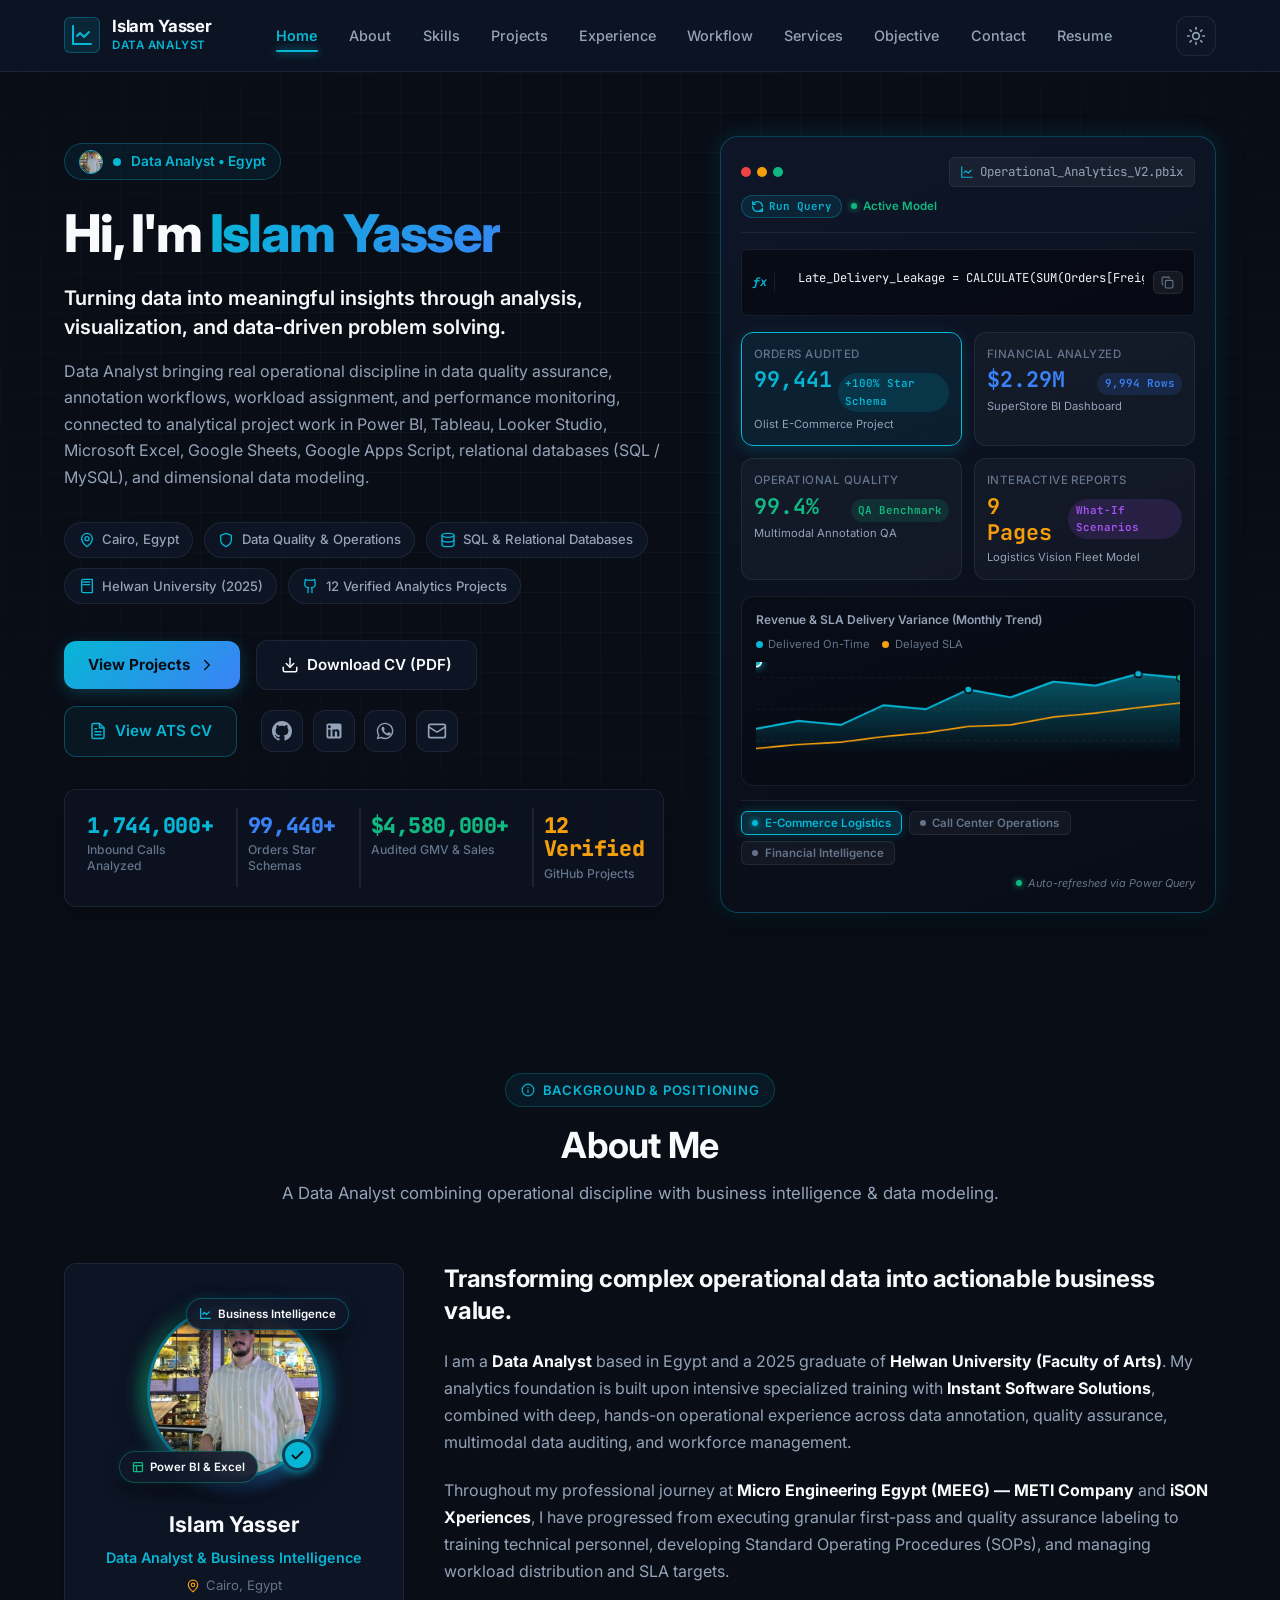
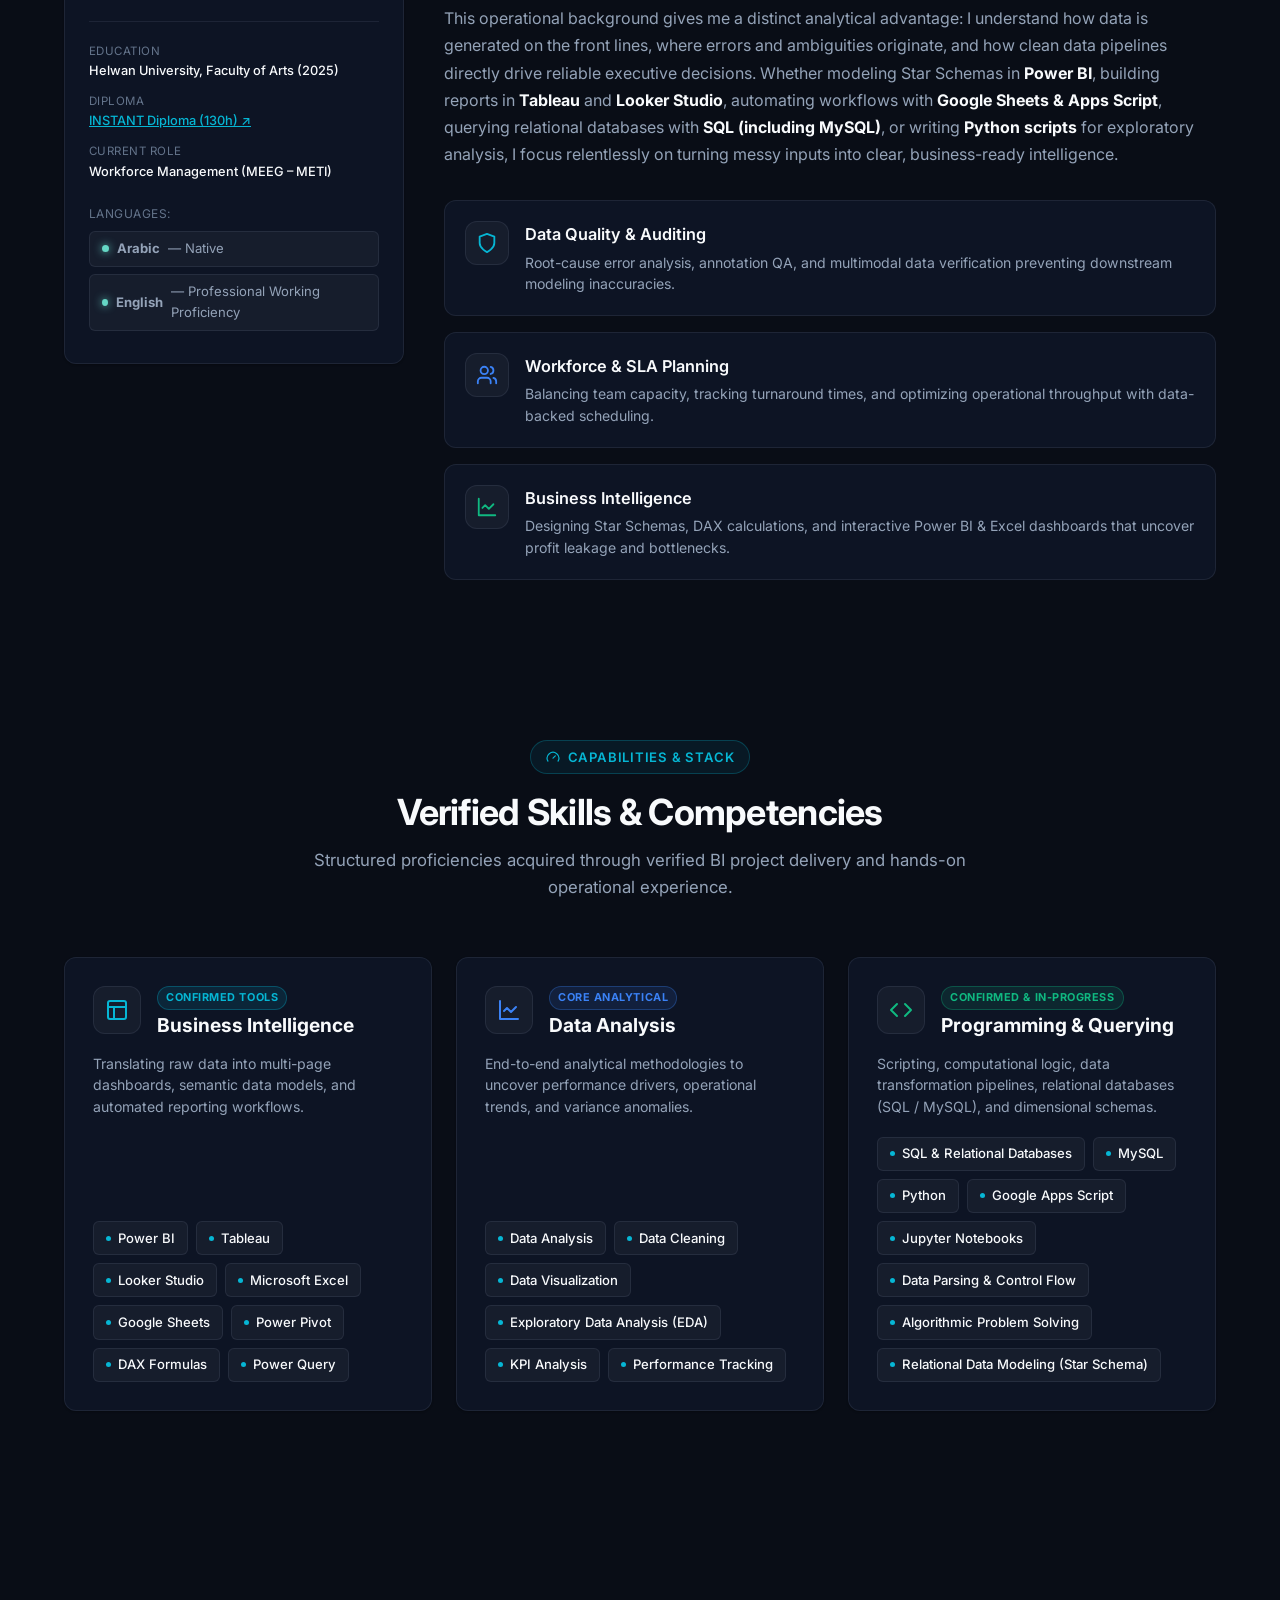
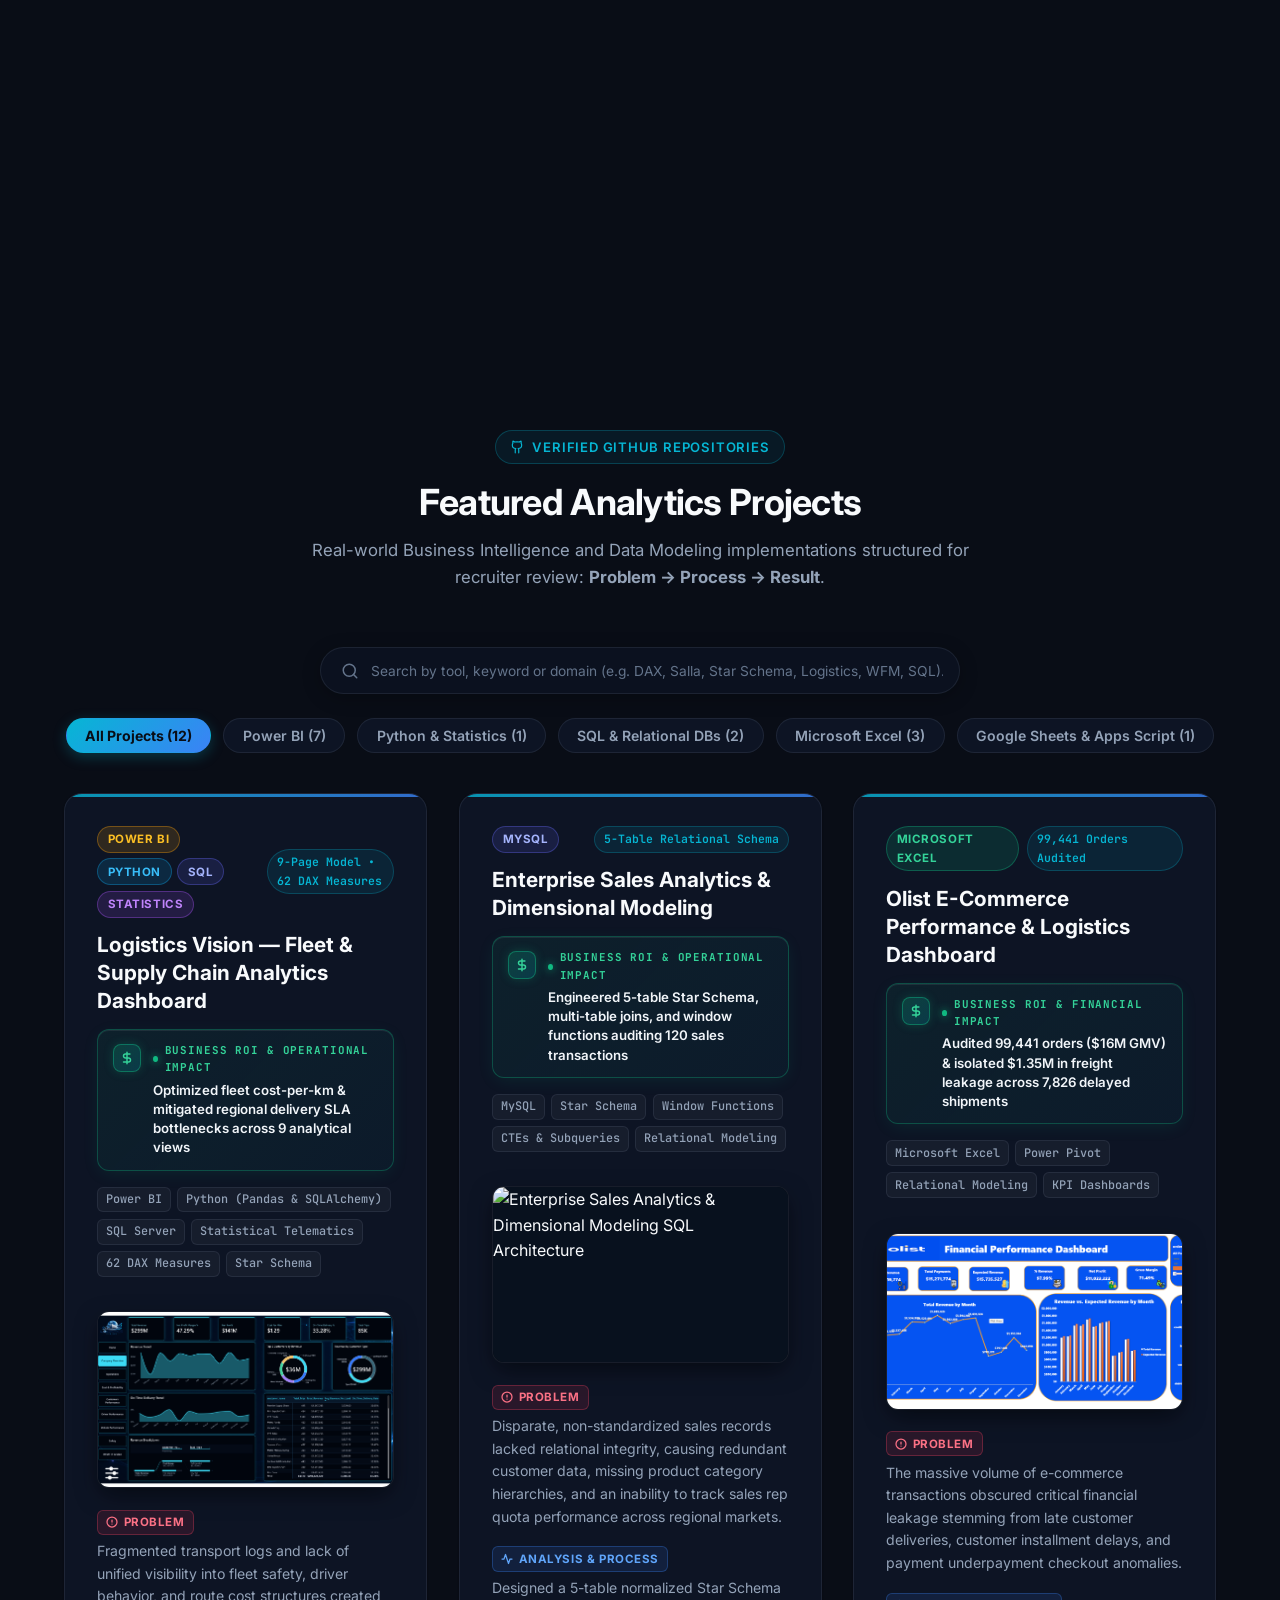
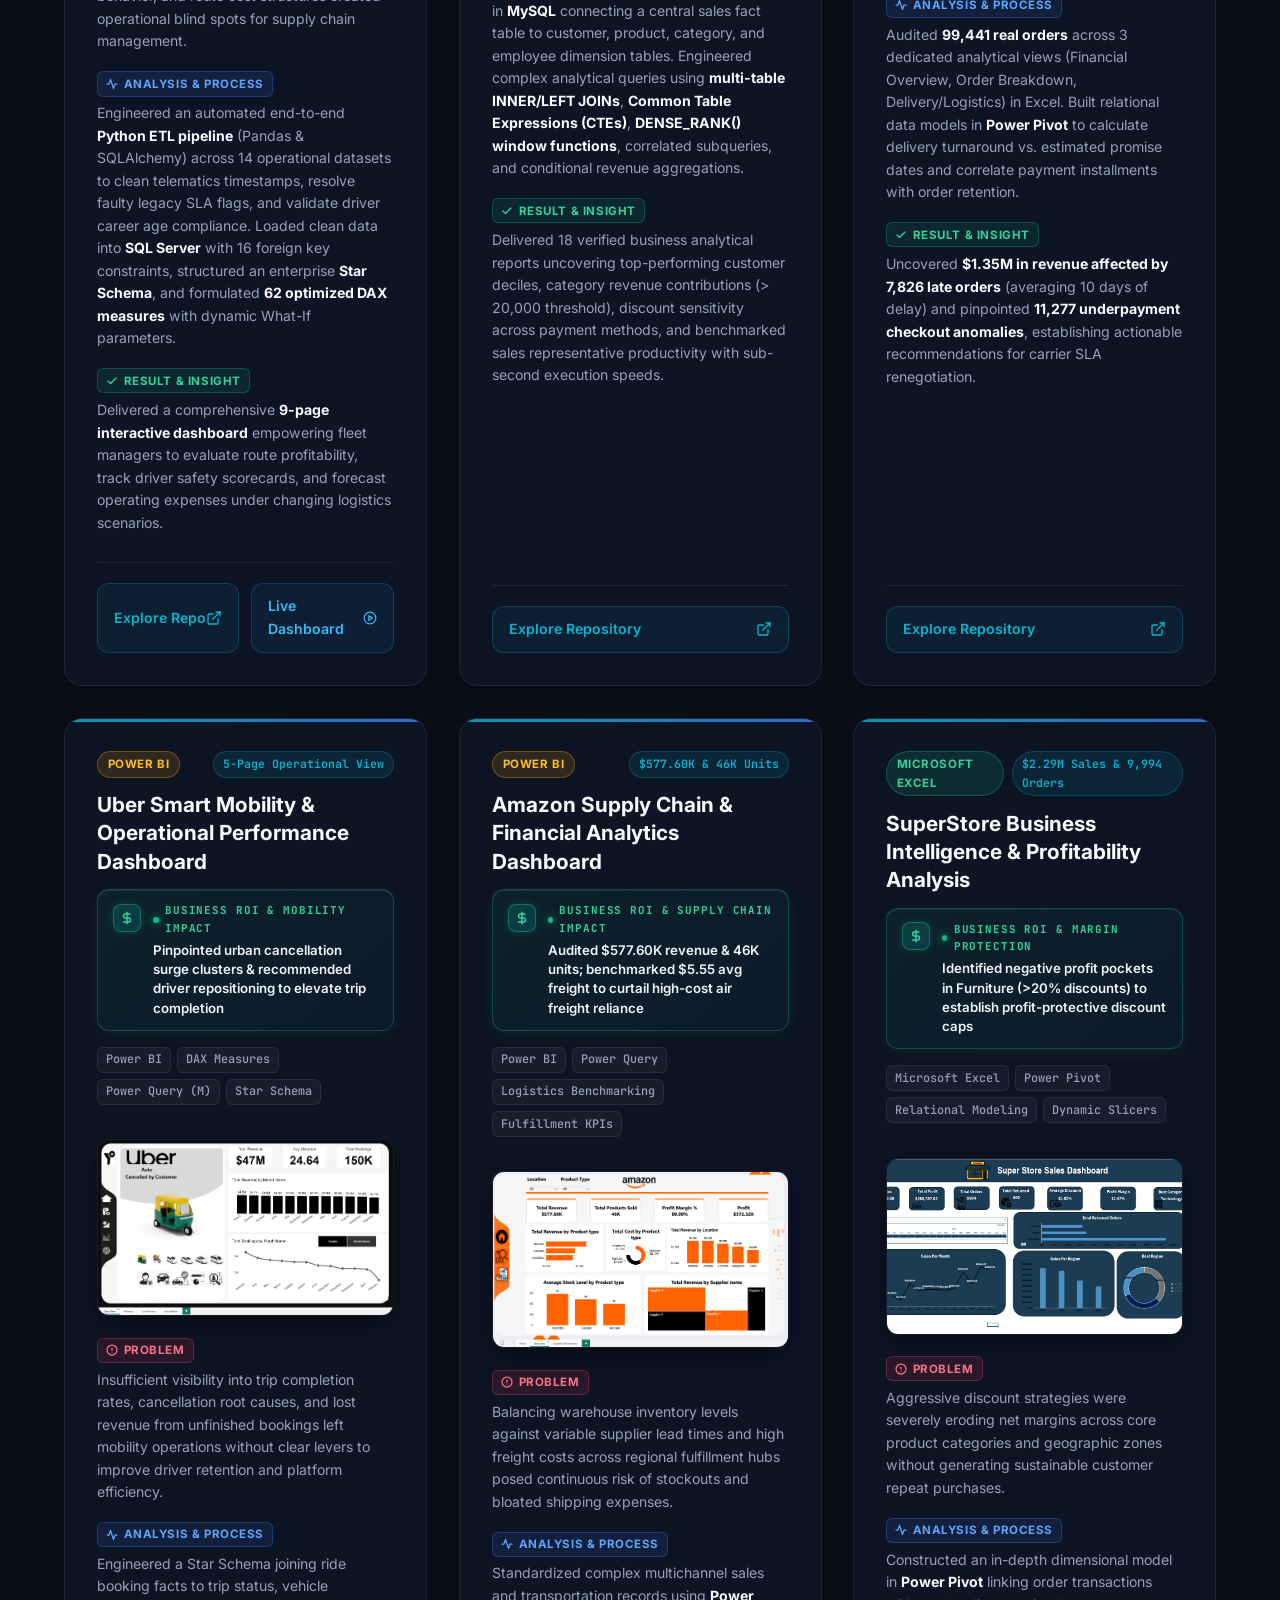
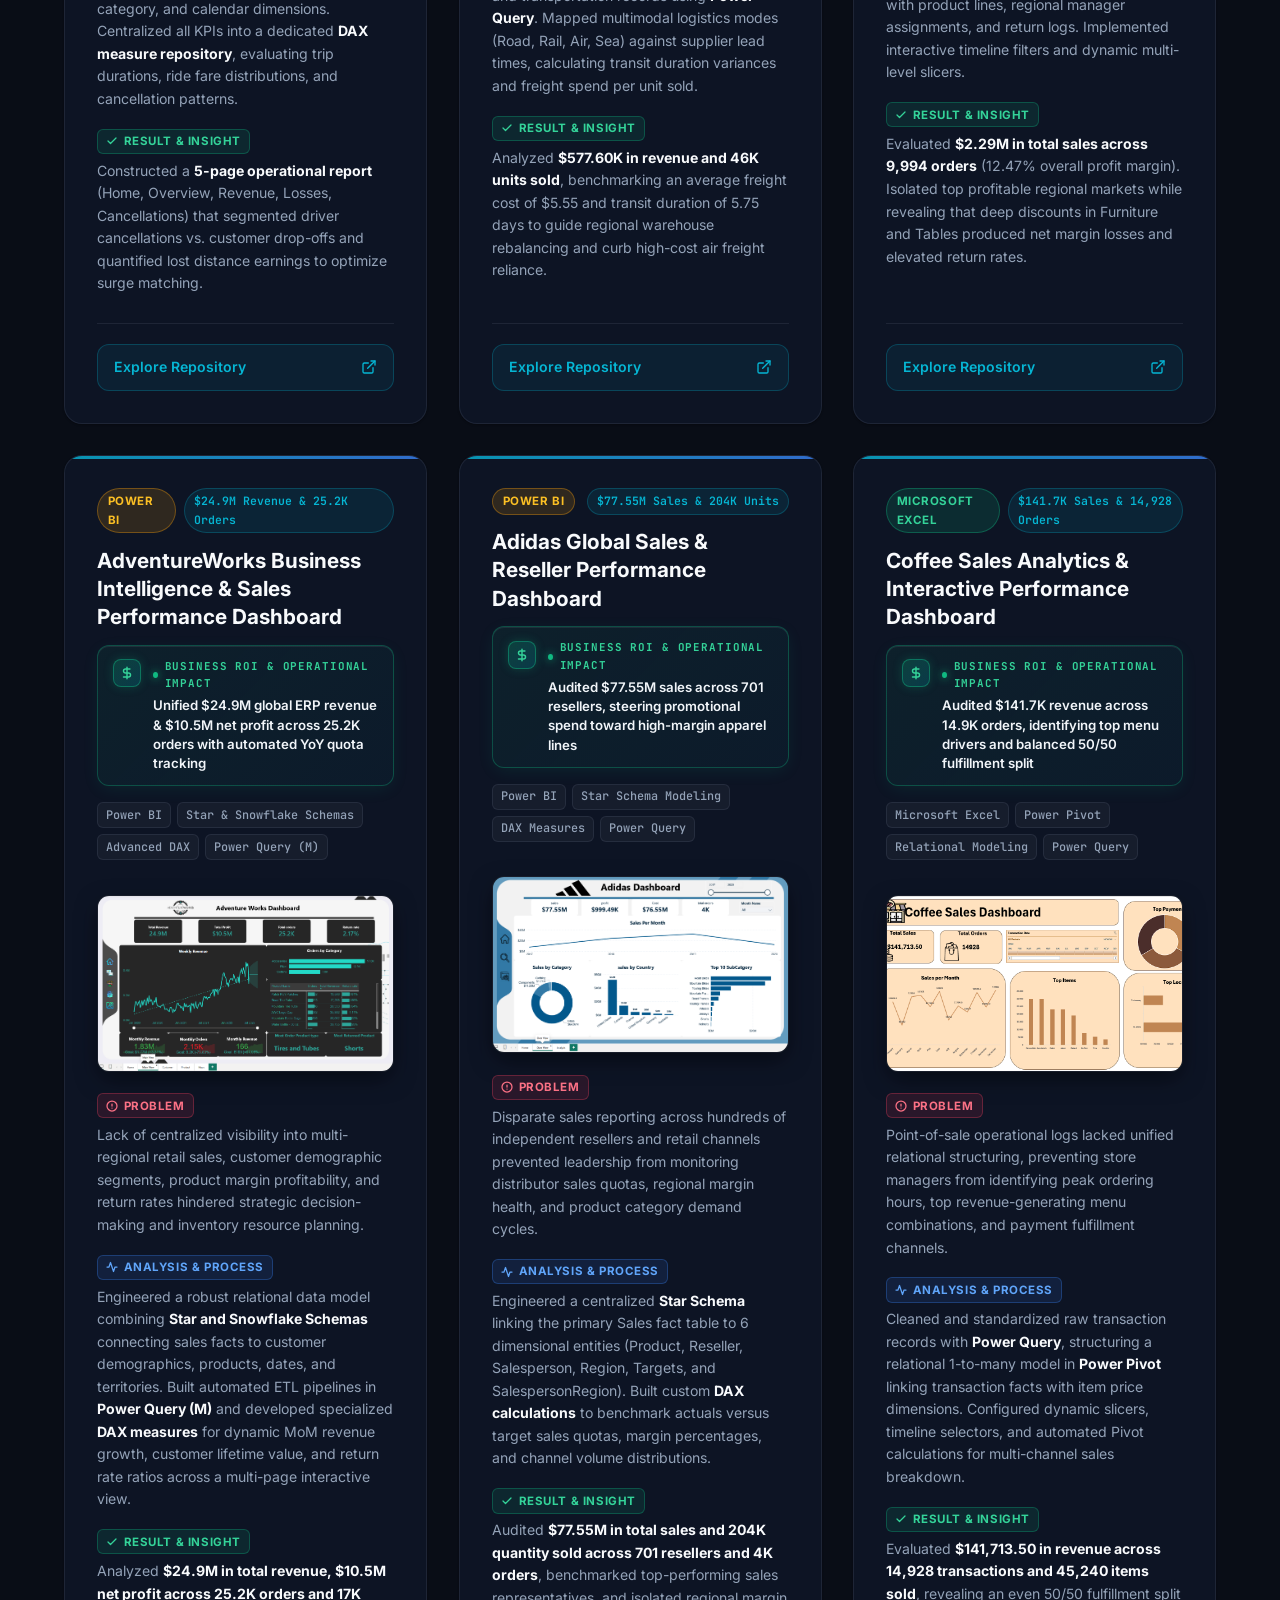
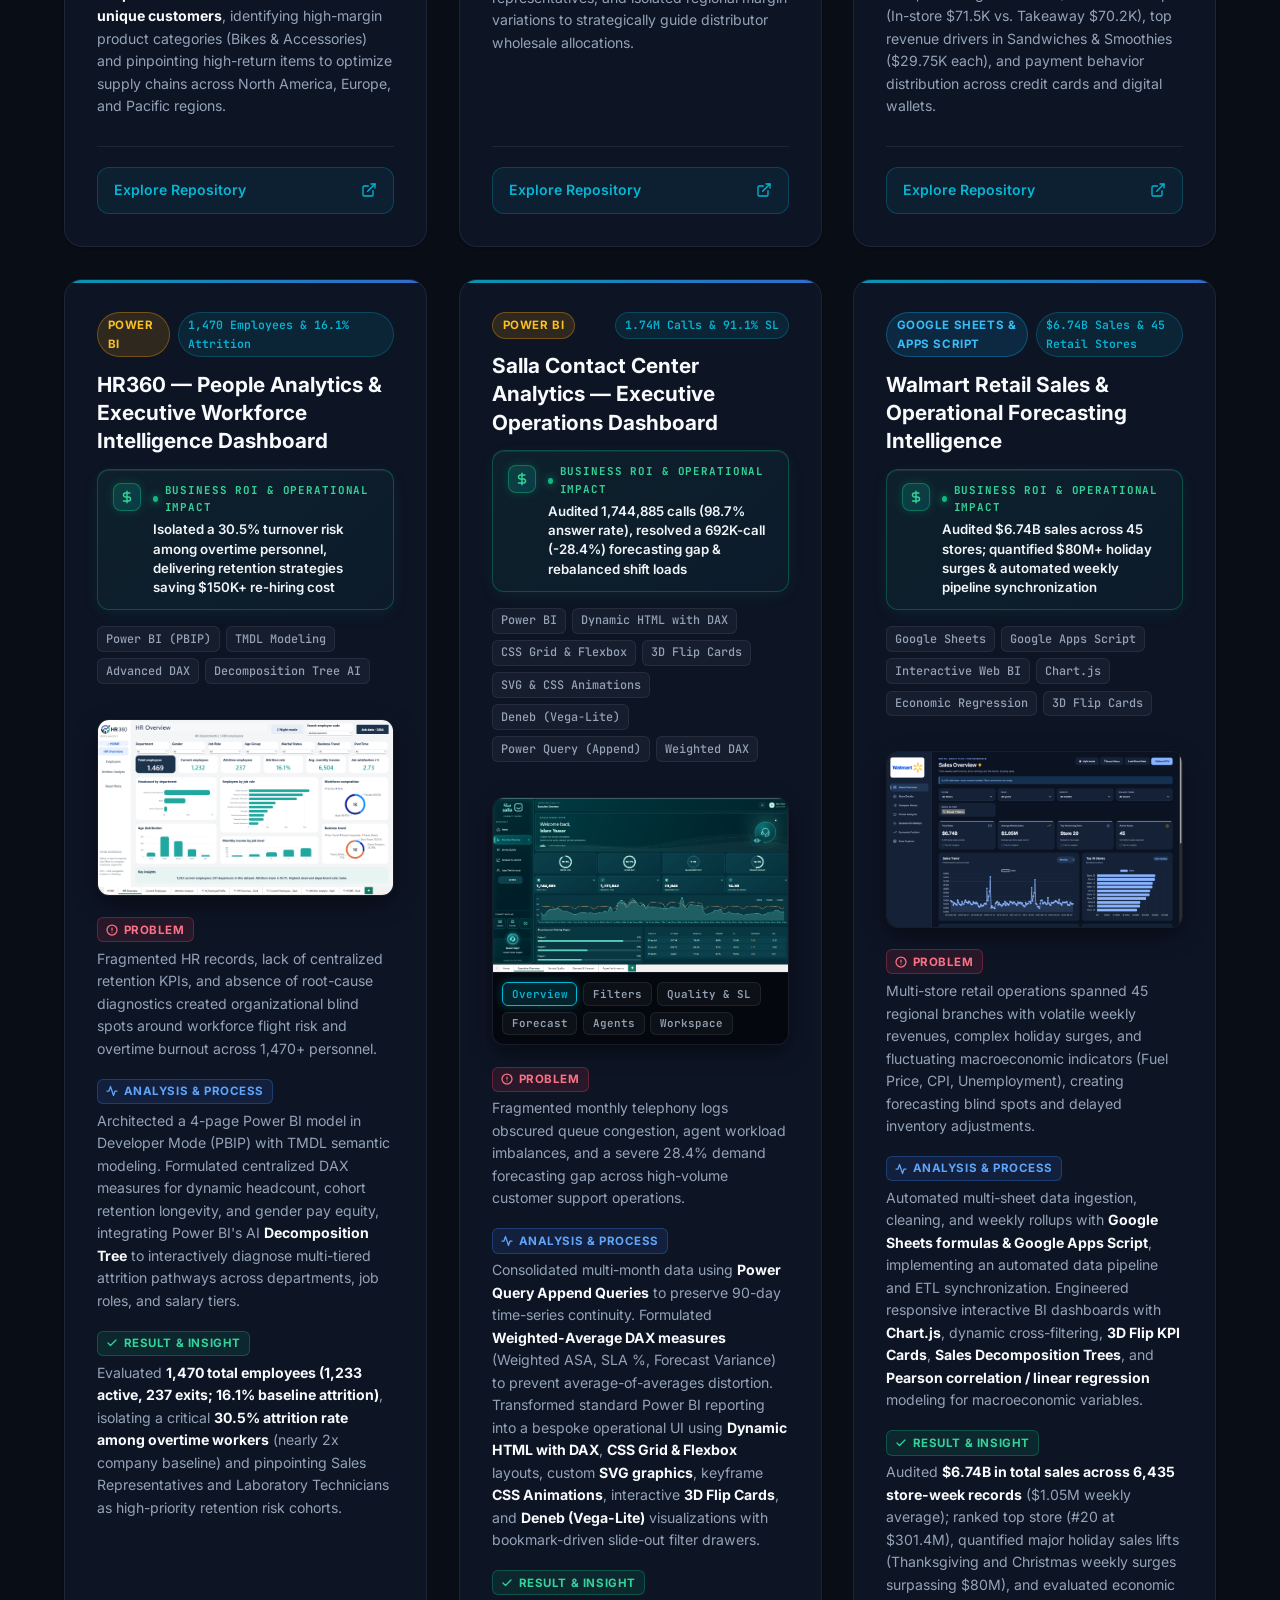
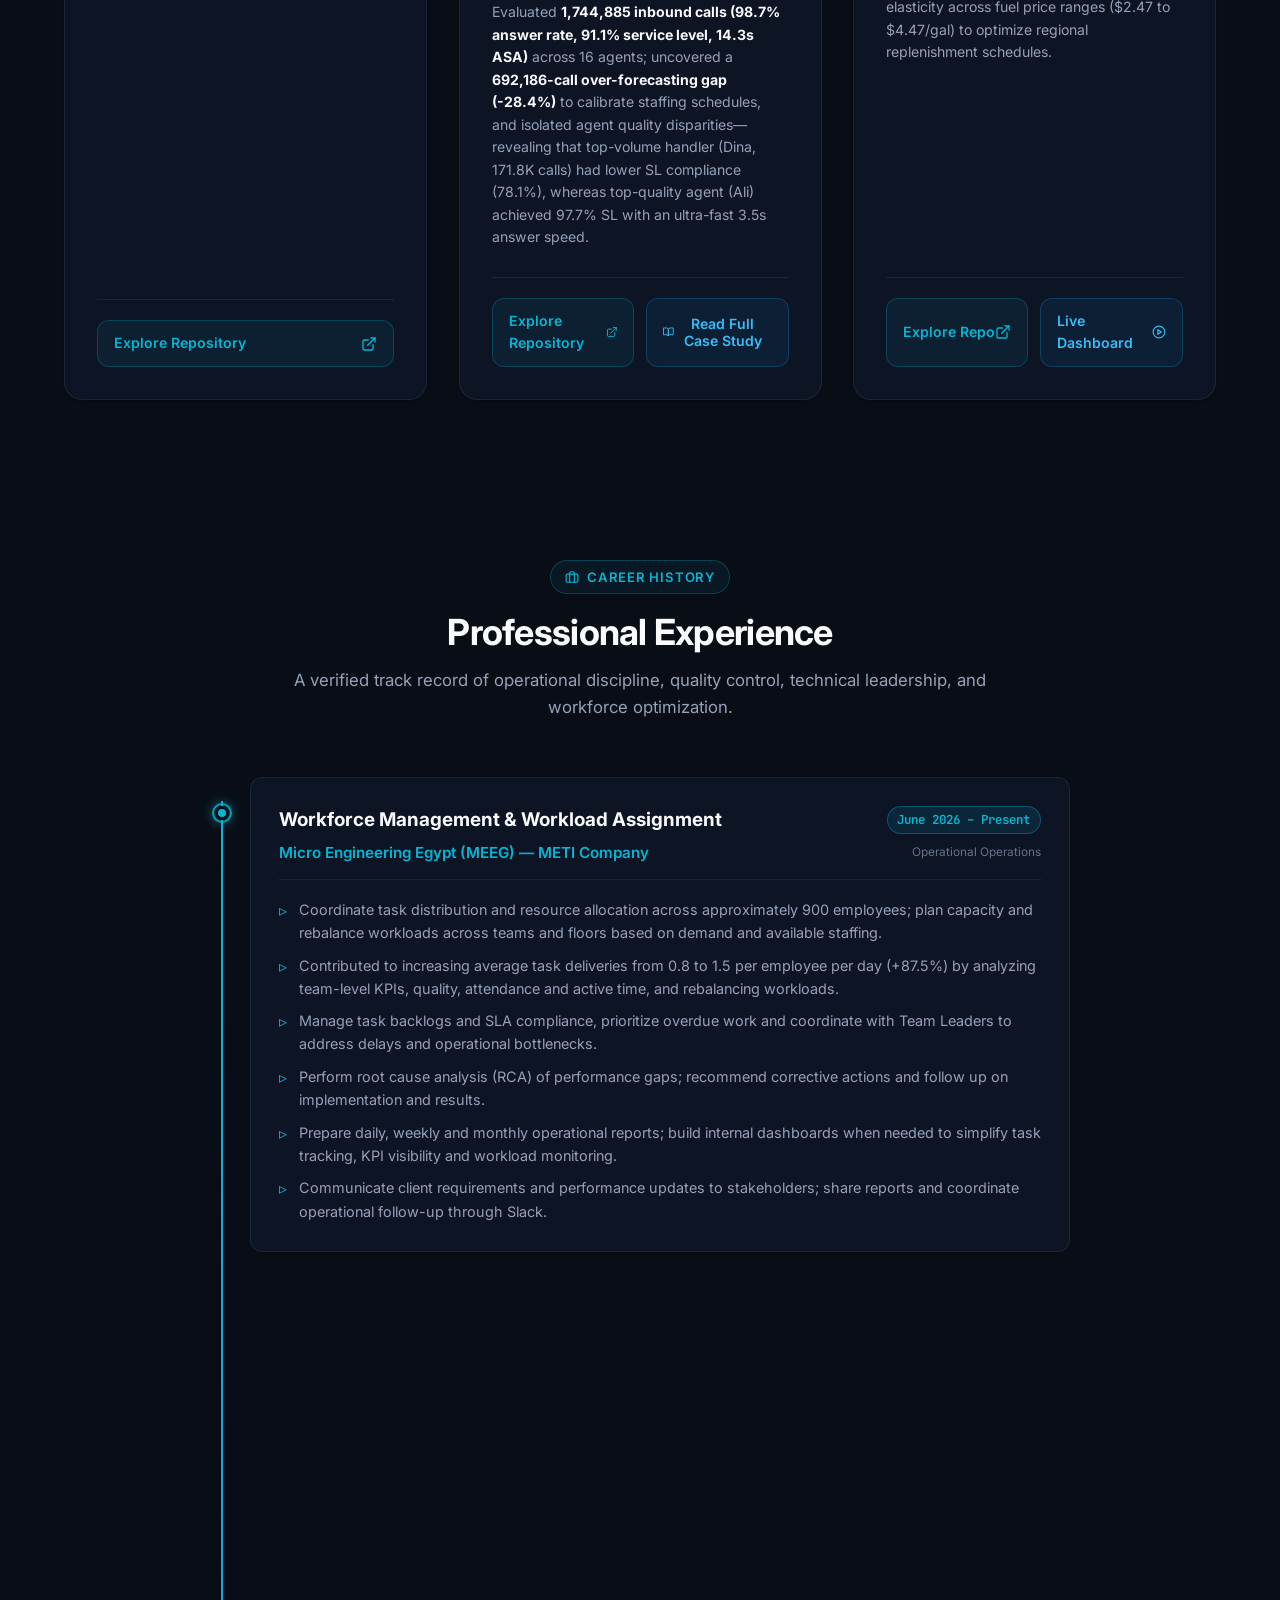
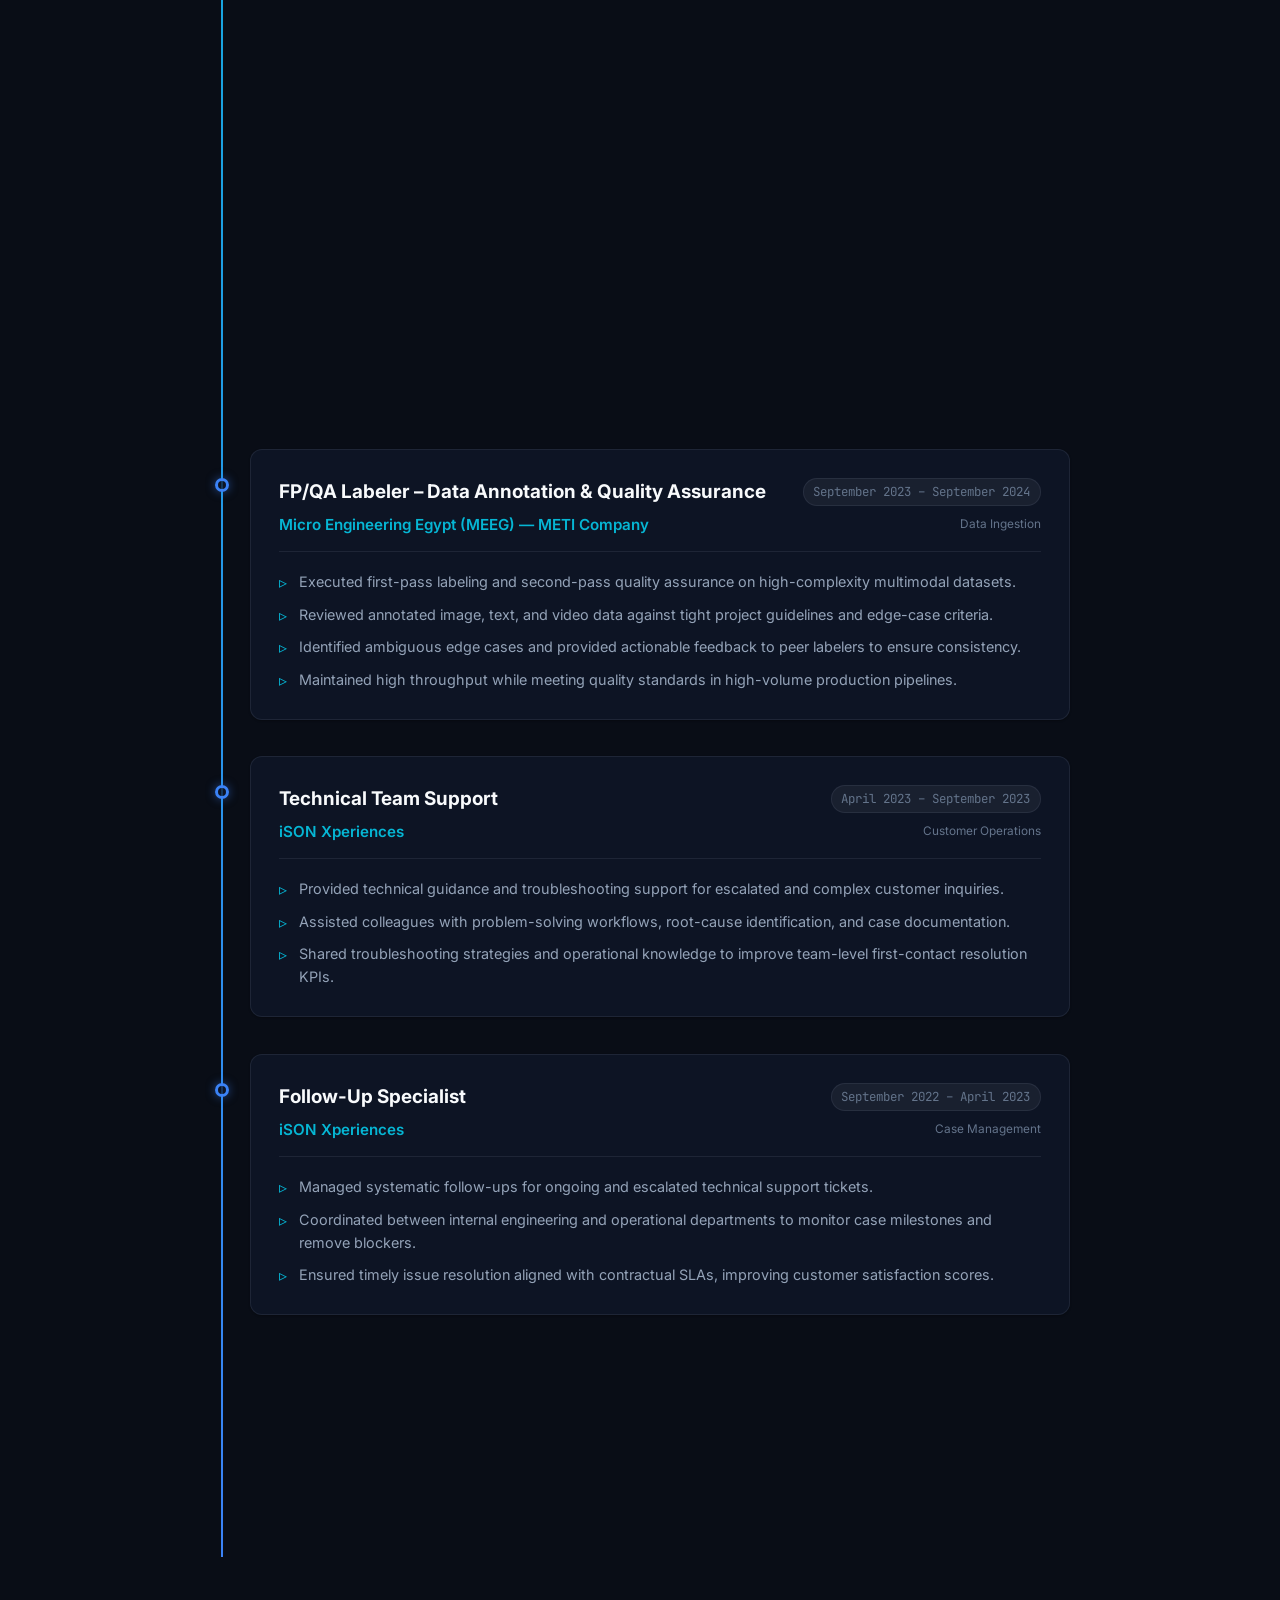
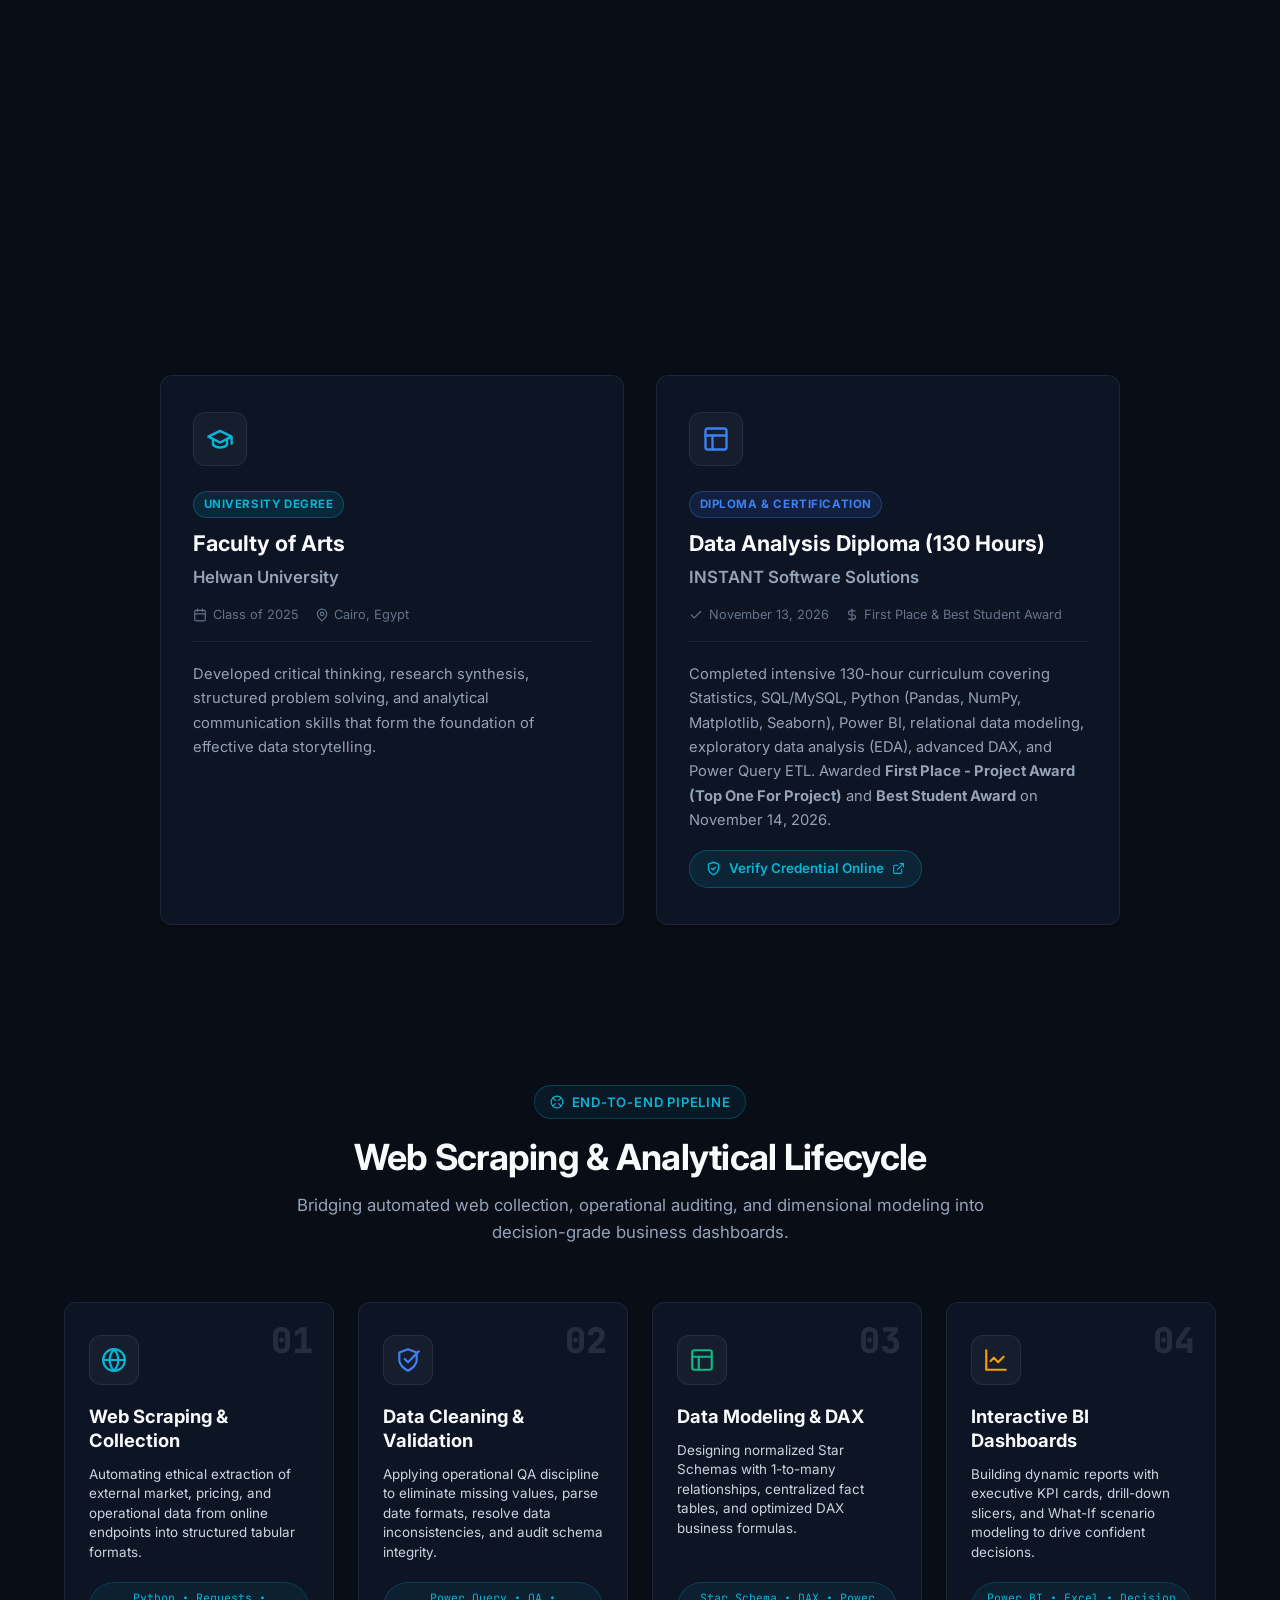
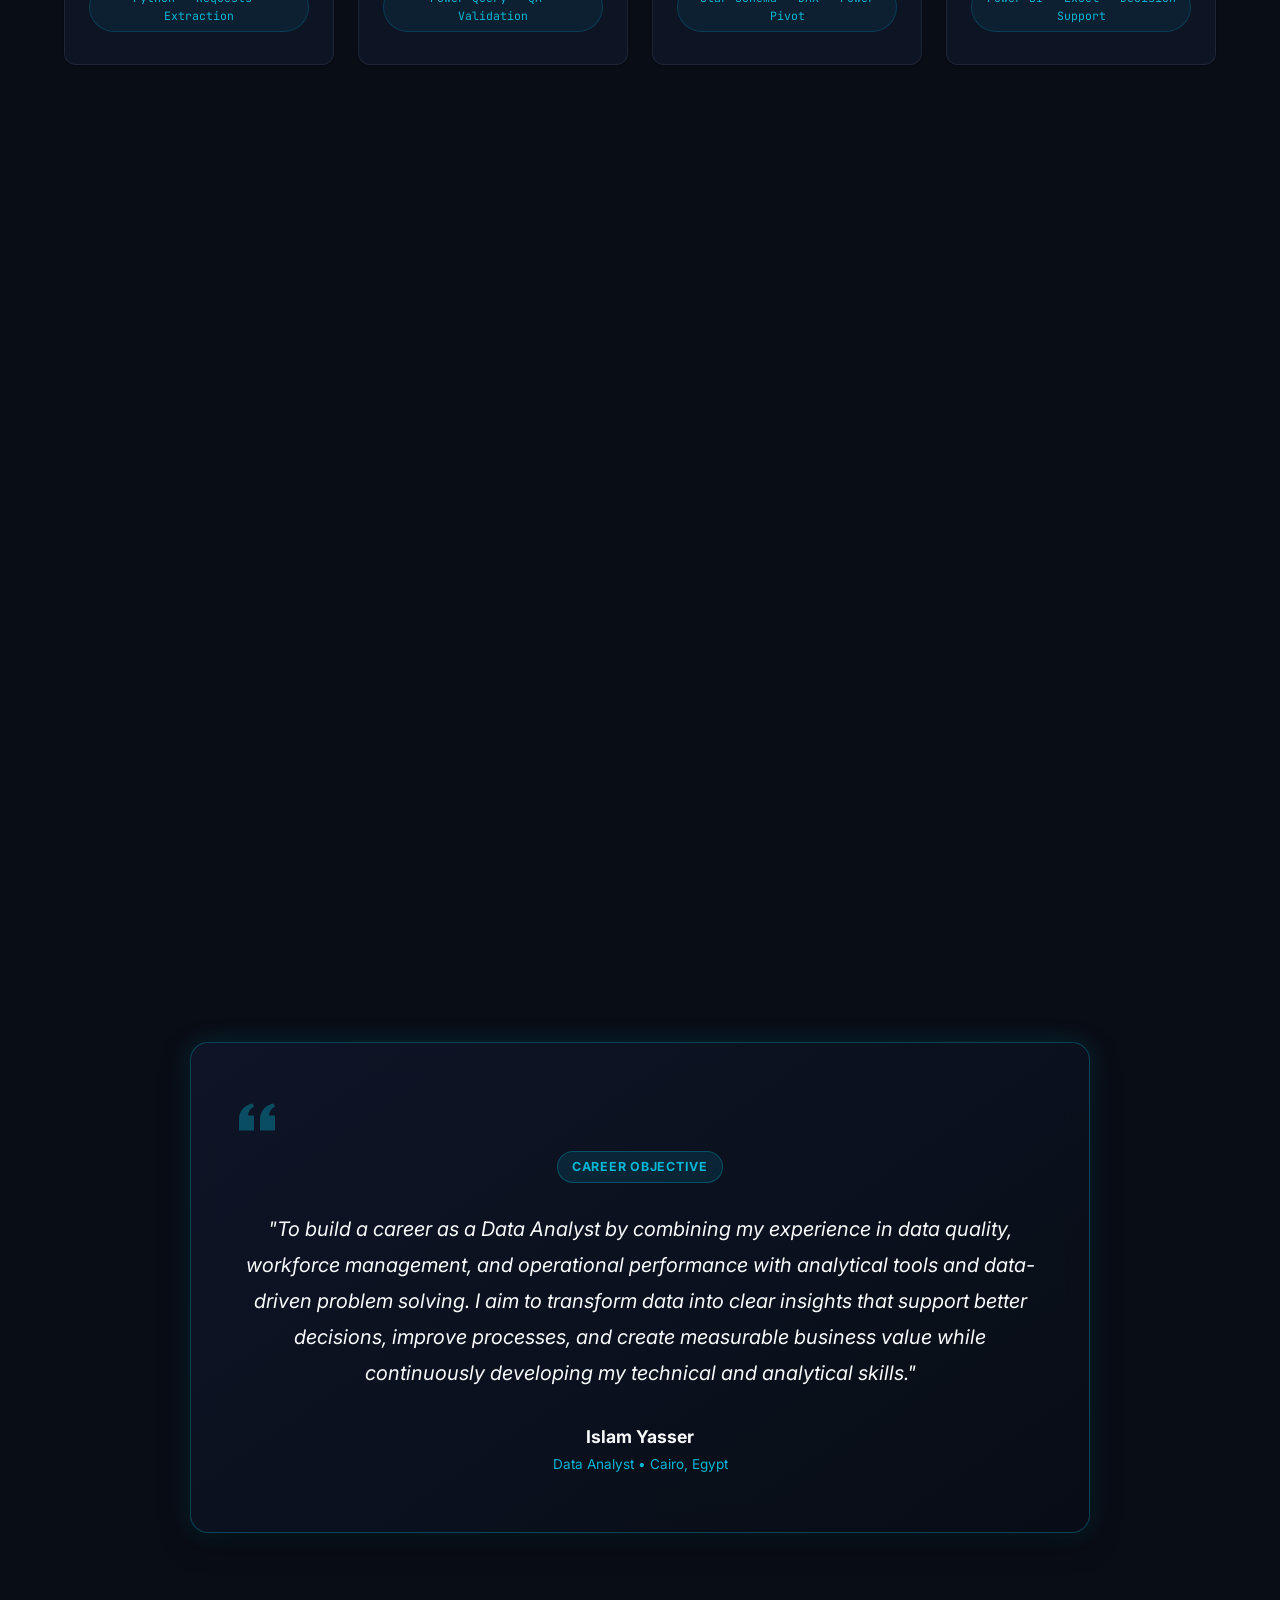
==== commit c4858541: "feat(cv): update CV PDF to latest revision with embedded clickable certificate hyperlink" ====
--- a/index.html
+++ b/index.html
@@ -162,7 +162,7 @@
               <span>View Projects</span>
               <svg width="18" height="18" viewBox="0 0 24 24" fill="none" stroke="currentColor" stroke-width="2" stroke-linecap="round" stroke-linejoin="round" aria-hidden="true"><path d="m9 18 6-6-6-6"/></svg>
             </a>
-            <a href="Islam-Yasser-Data-Analyst-Resume.pdf?v=20261115" download="Islam-Yasser-Data-Analyst-Resume.pdf" class="btn btn-secondary" title="Download ATS Resume (PDF)">
+            <a href="Islam-Yasser-Data-Analyst-Resume.pdf?v=20261115_v2" download="Islam-Yasser-Data-Analyst-Resume.pdf" class="btn btn-secondary" title="Download ATS Resume (PDF)">
               <svg width="18" height="18" viewBox="0 0 24 24" fill="none" stroke="currentColor" stroke-width="2" stroke-linecap="round" stroke-linejoin="round" aria-hidden="true"><path d="M21 15v4a2 2 0 0 1-2 2H5a2 2 0 0 1-2-2v-4"/><polyline points="7 10 12 15 17 10"/><line x1="12" y1="15" x2="12" y2="3"/></svg>
               <span>Download CV (PDF)</span>
             </a>
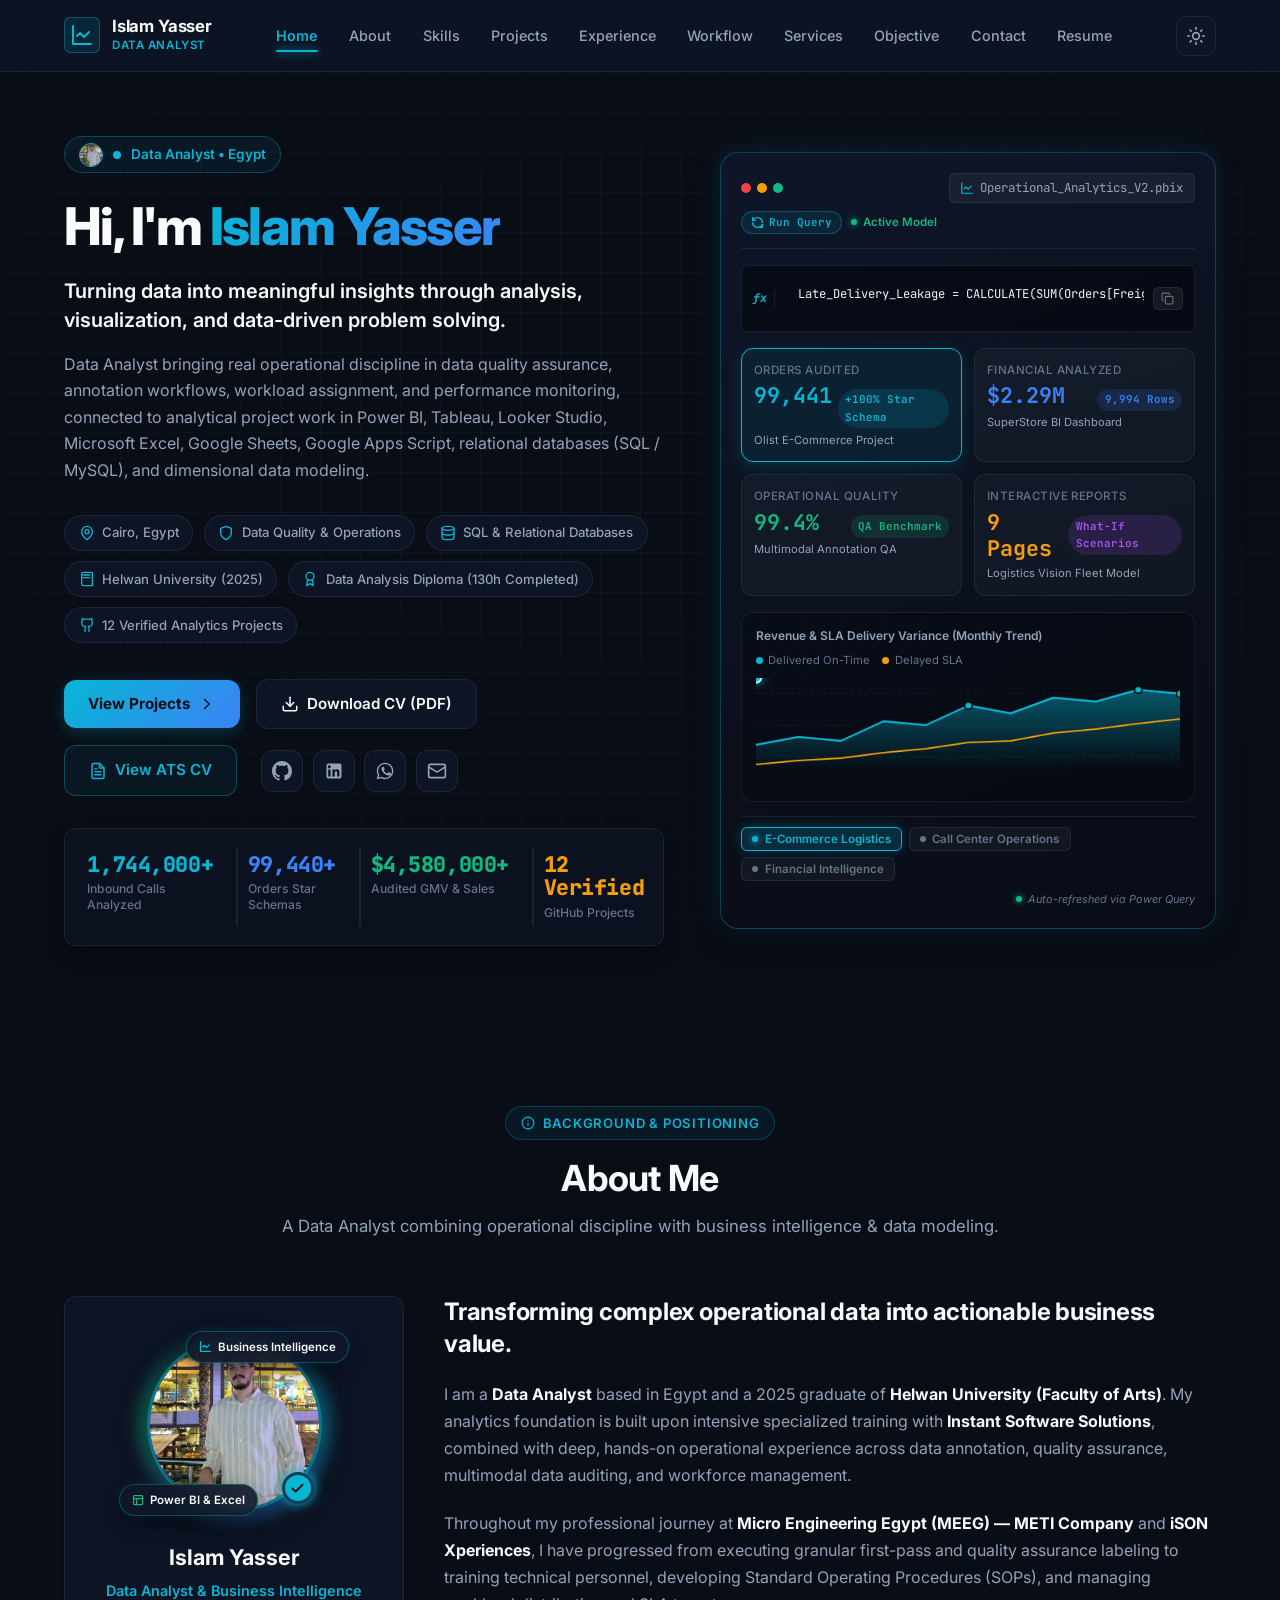
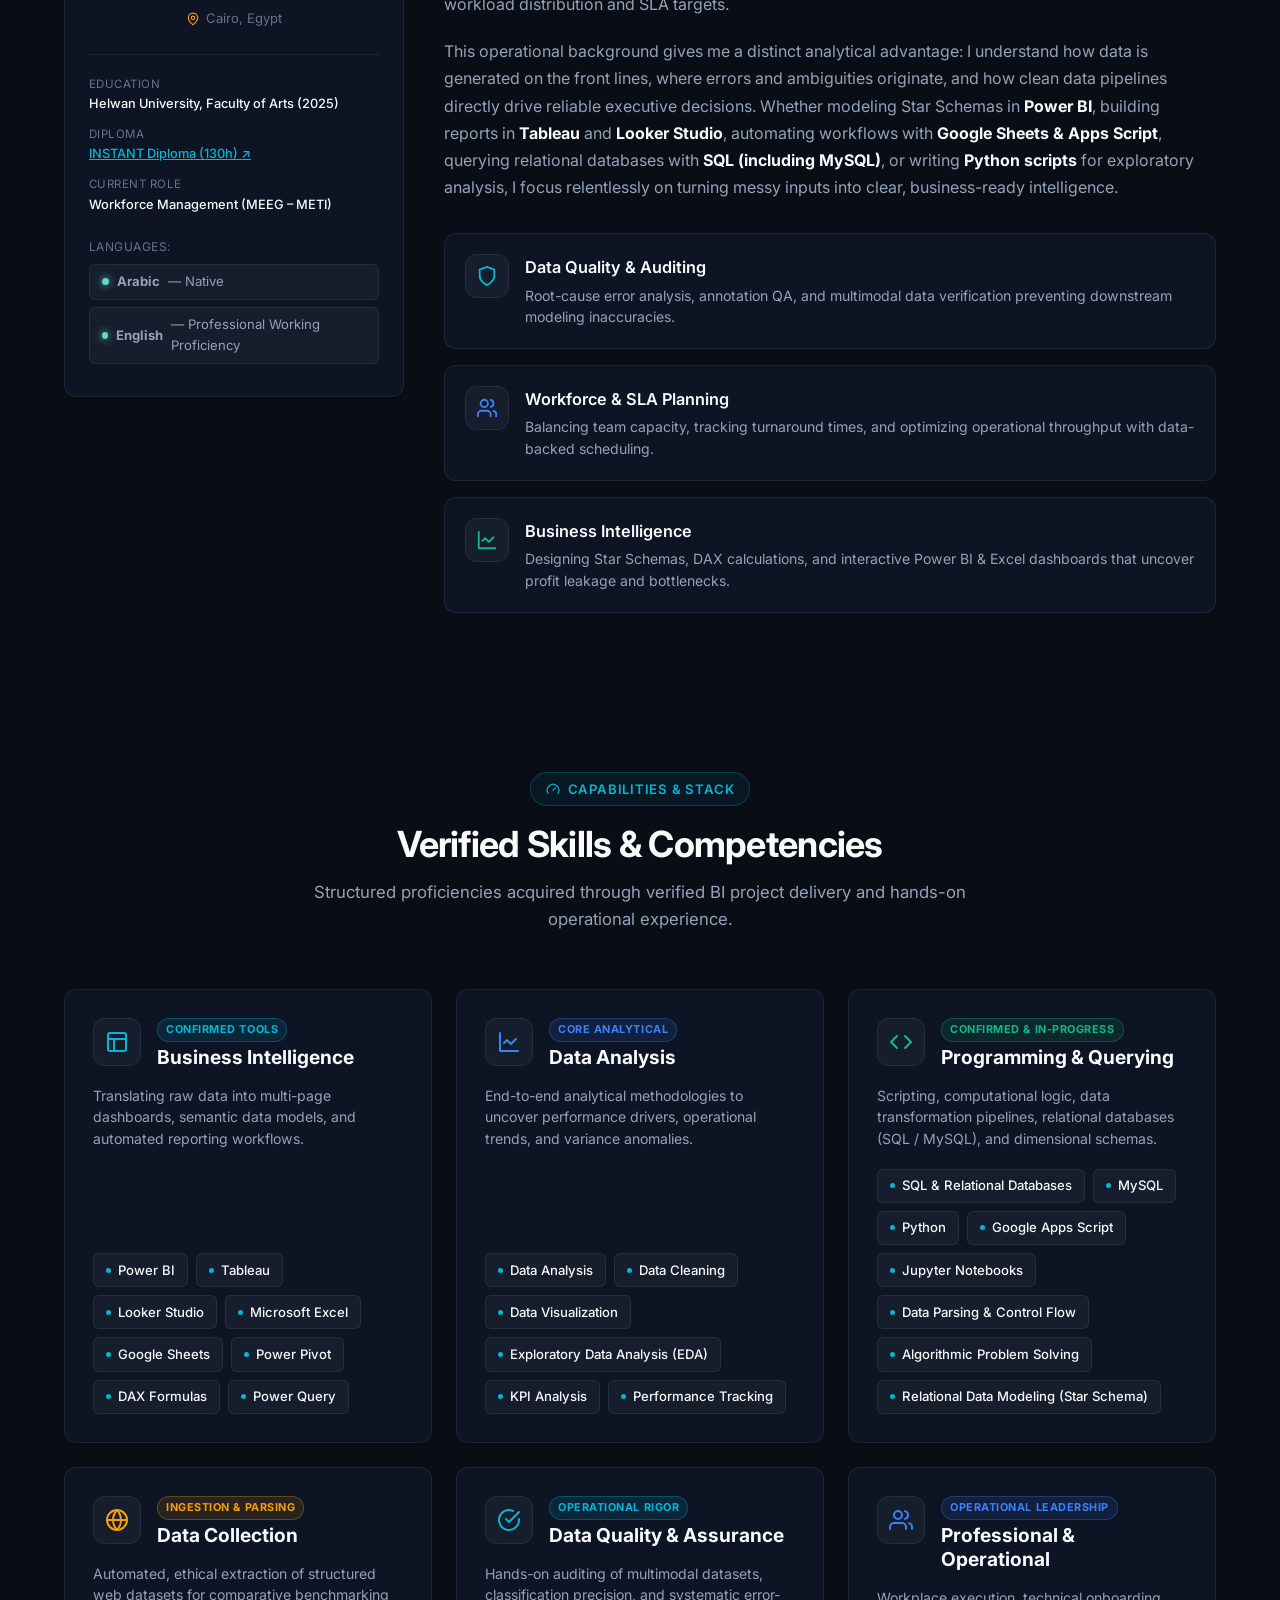
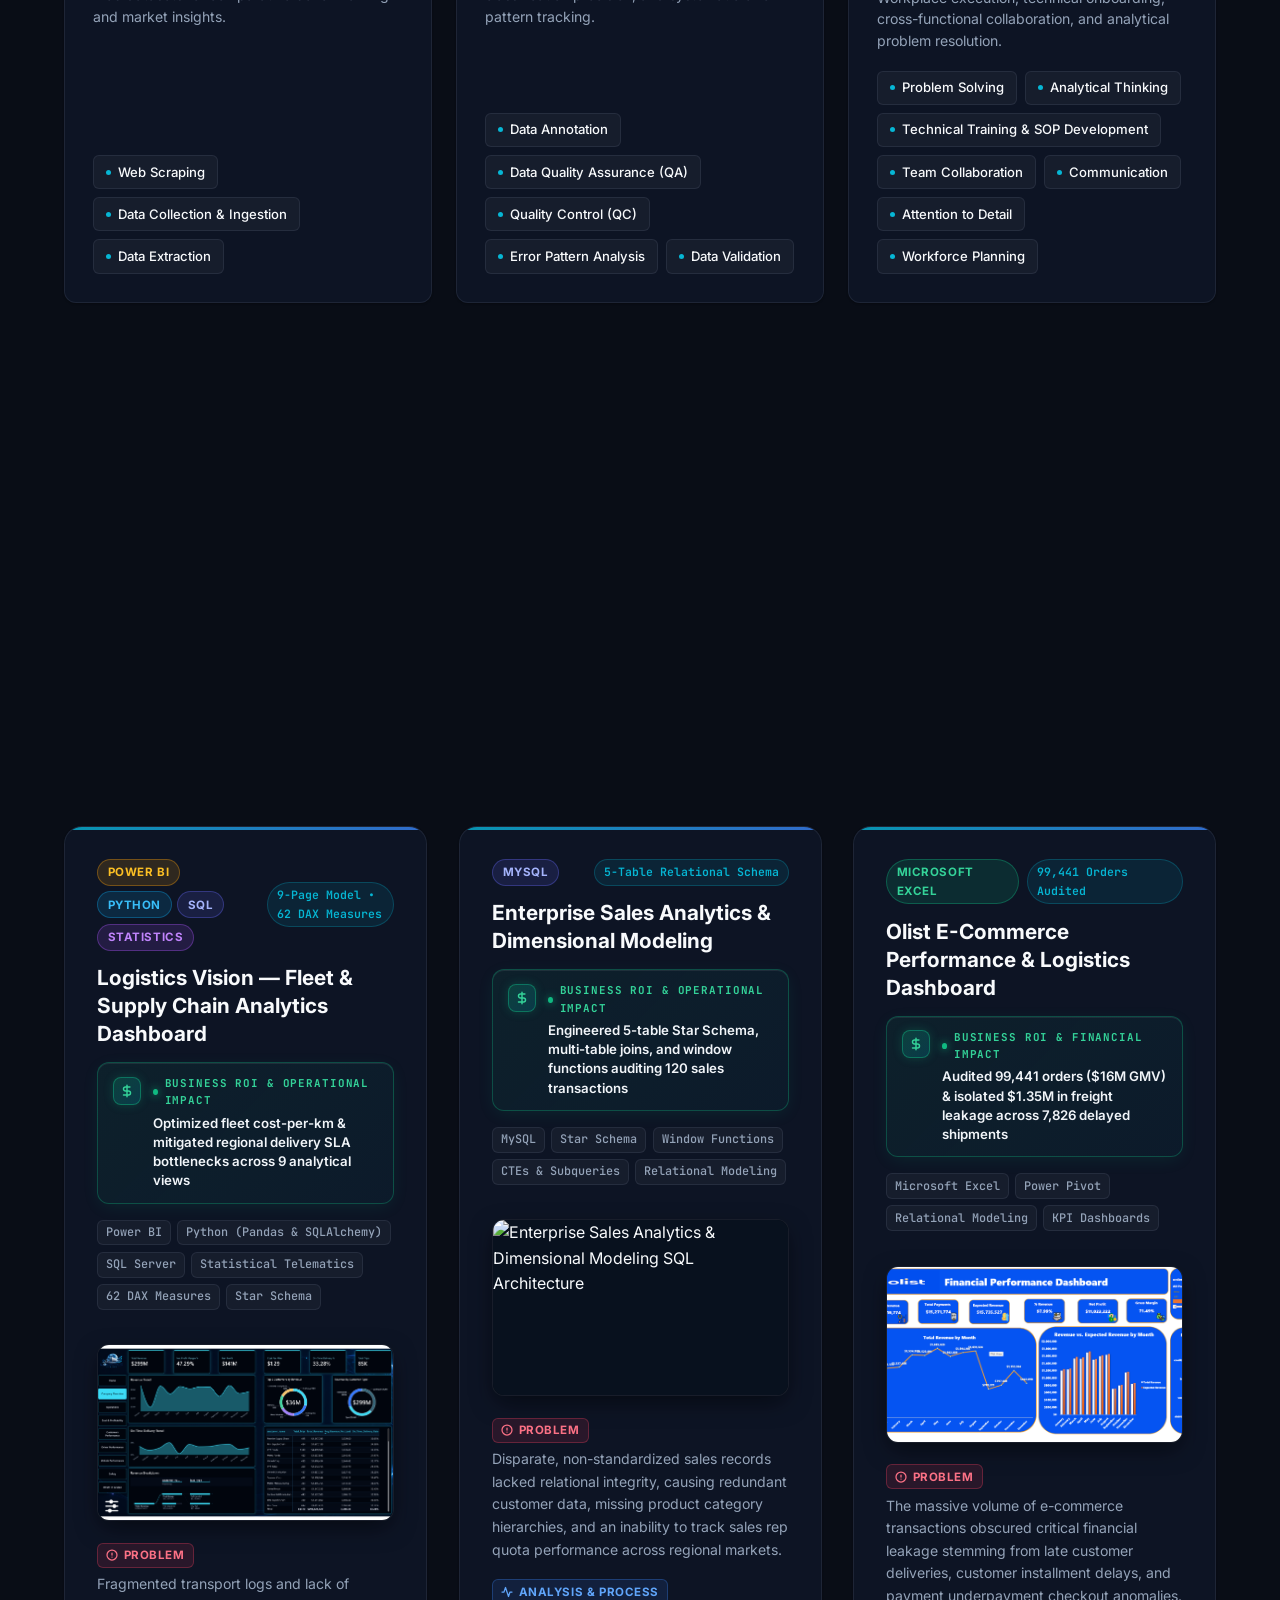
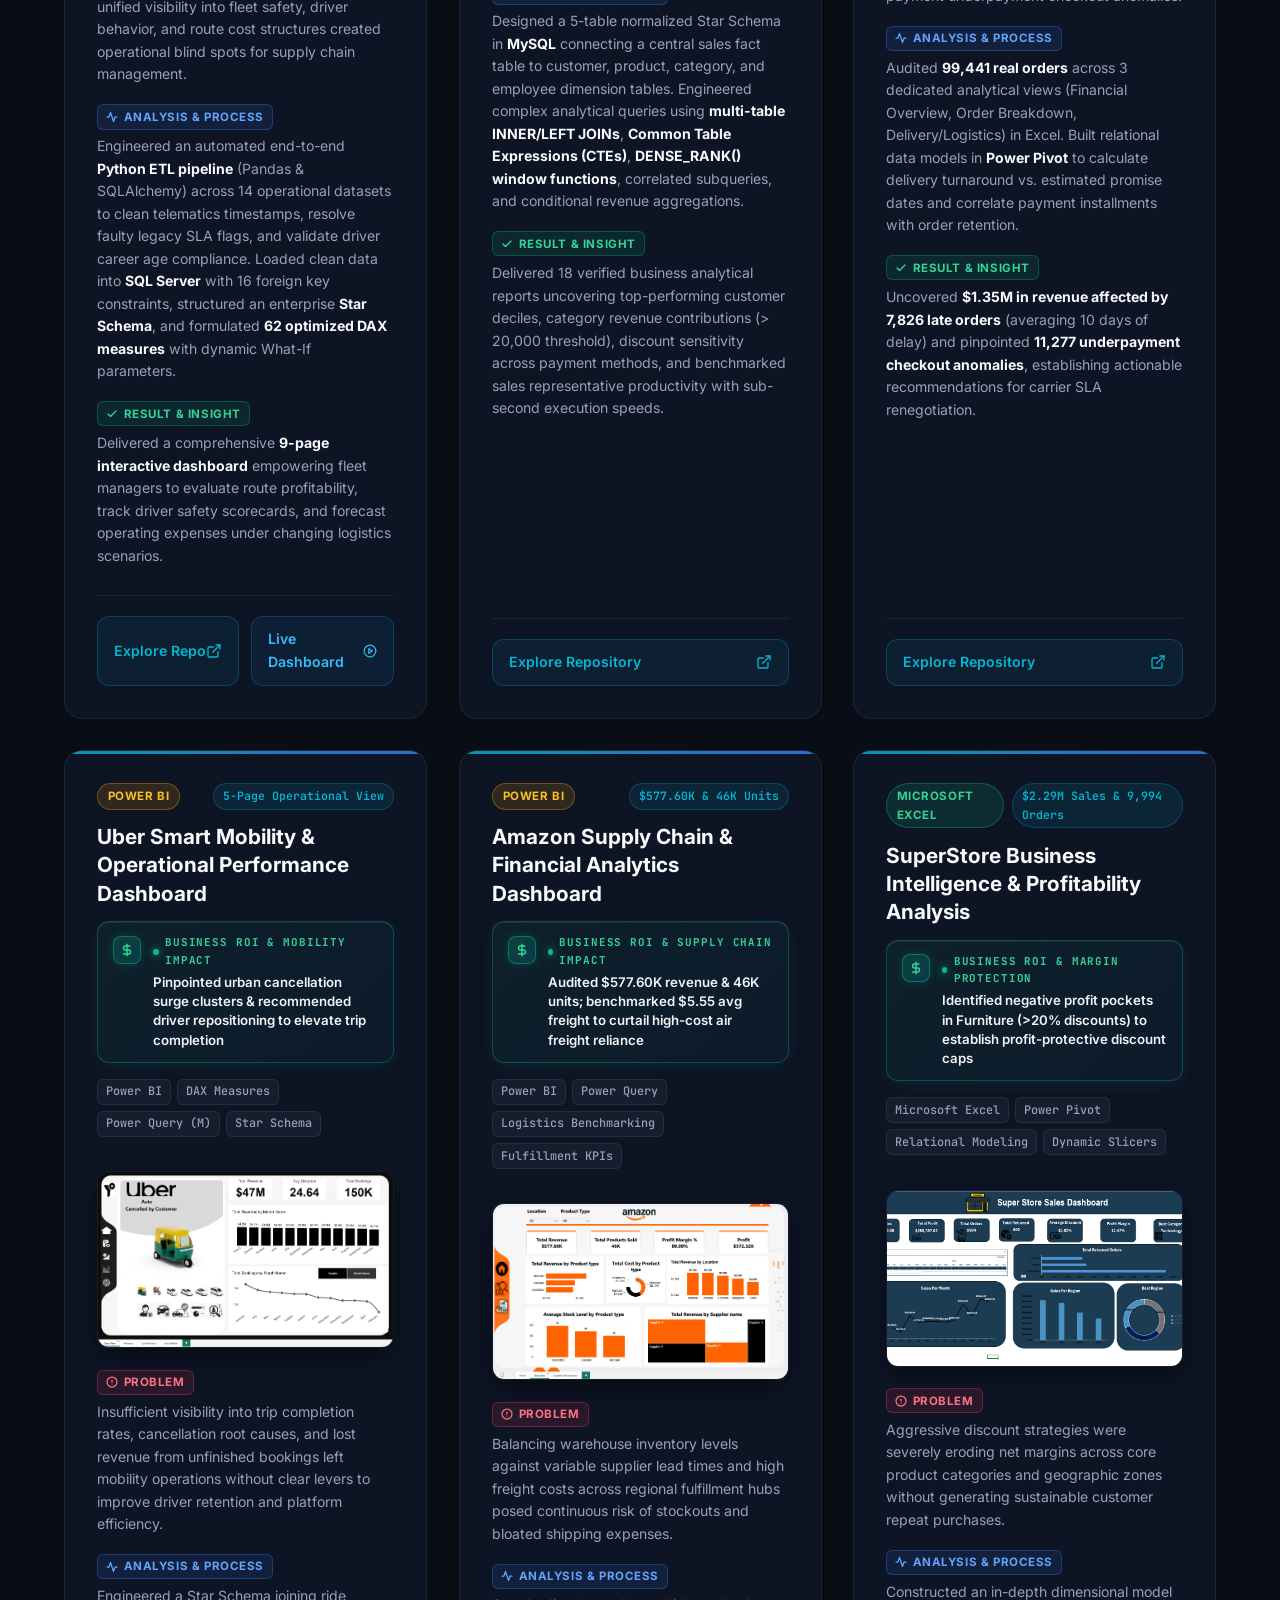
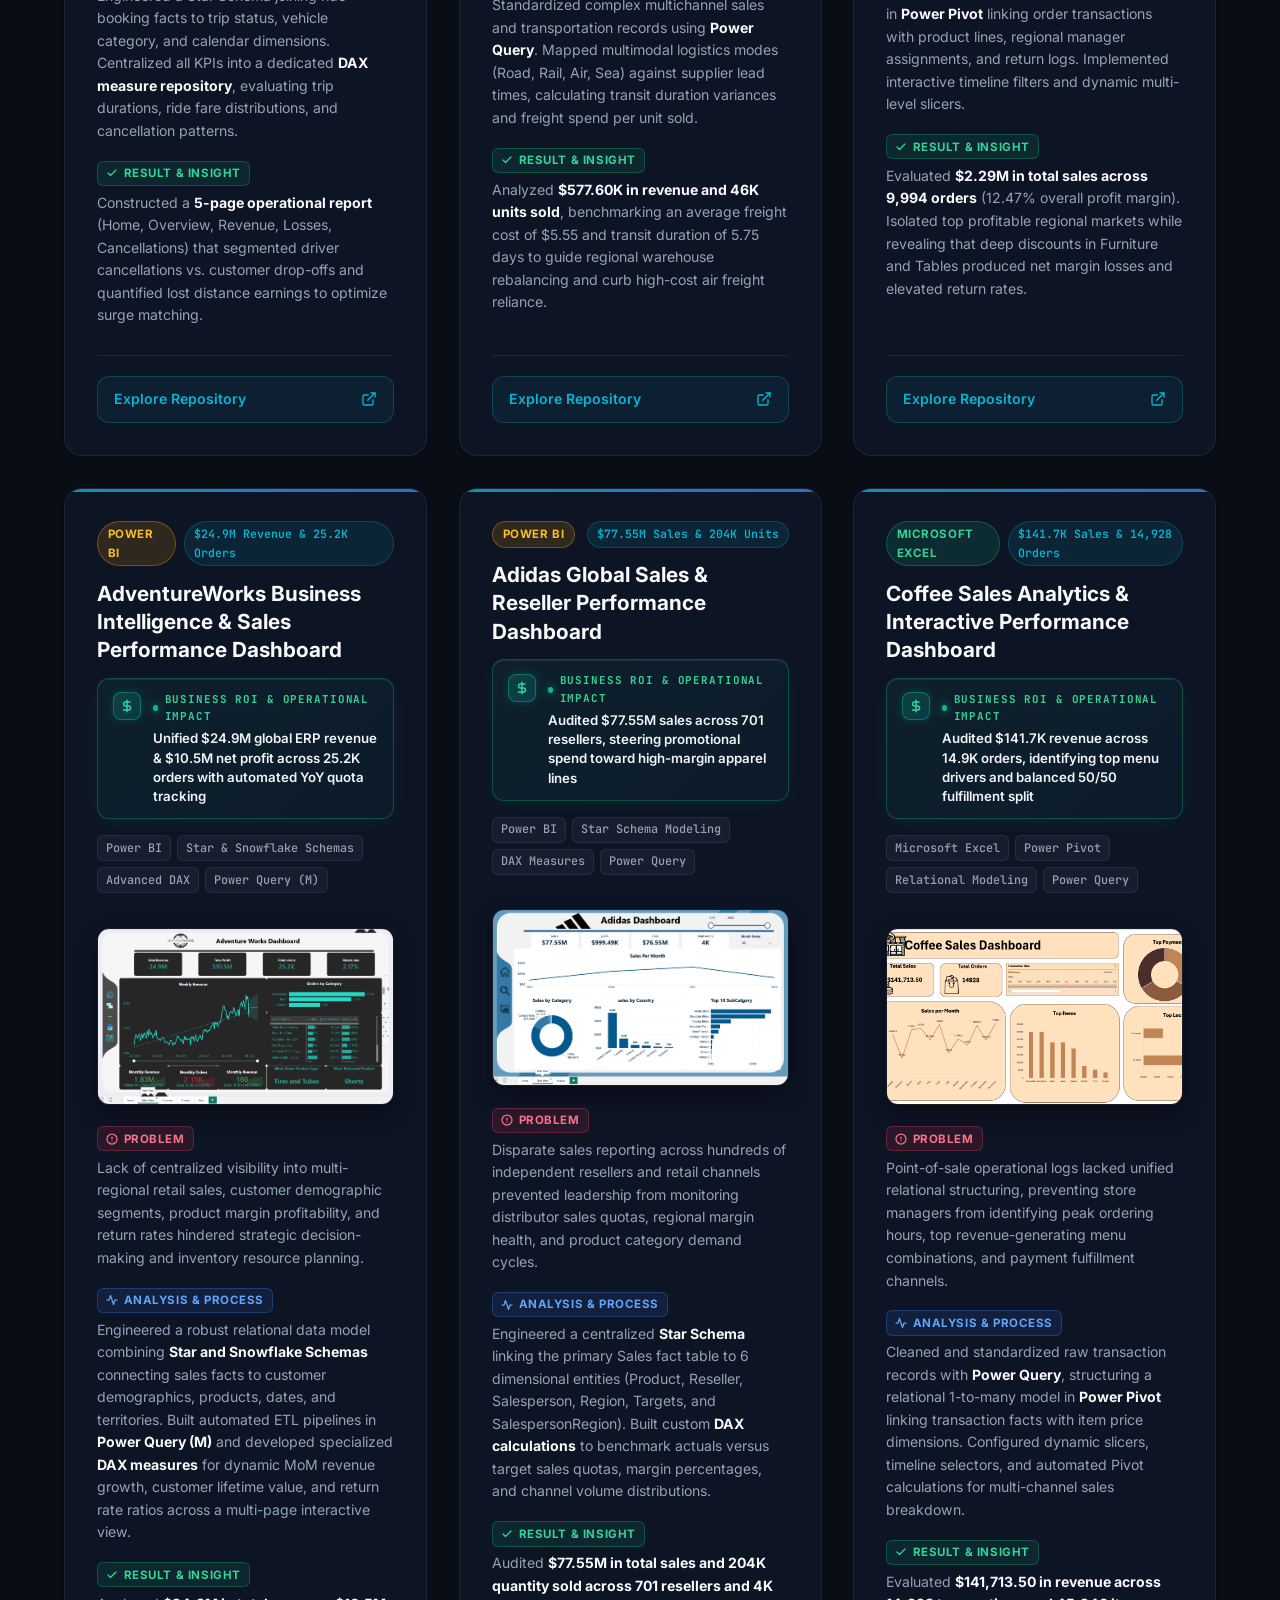
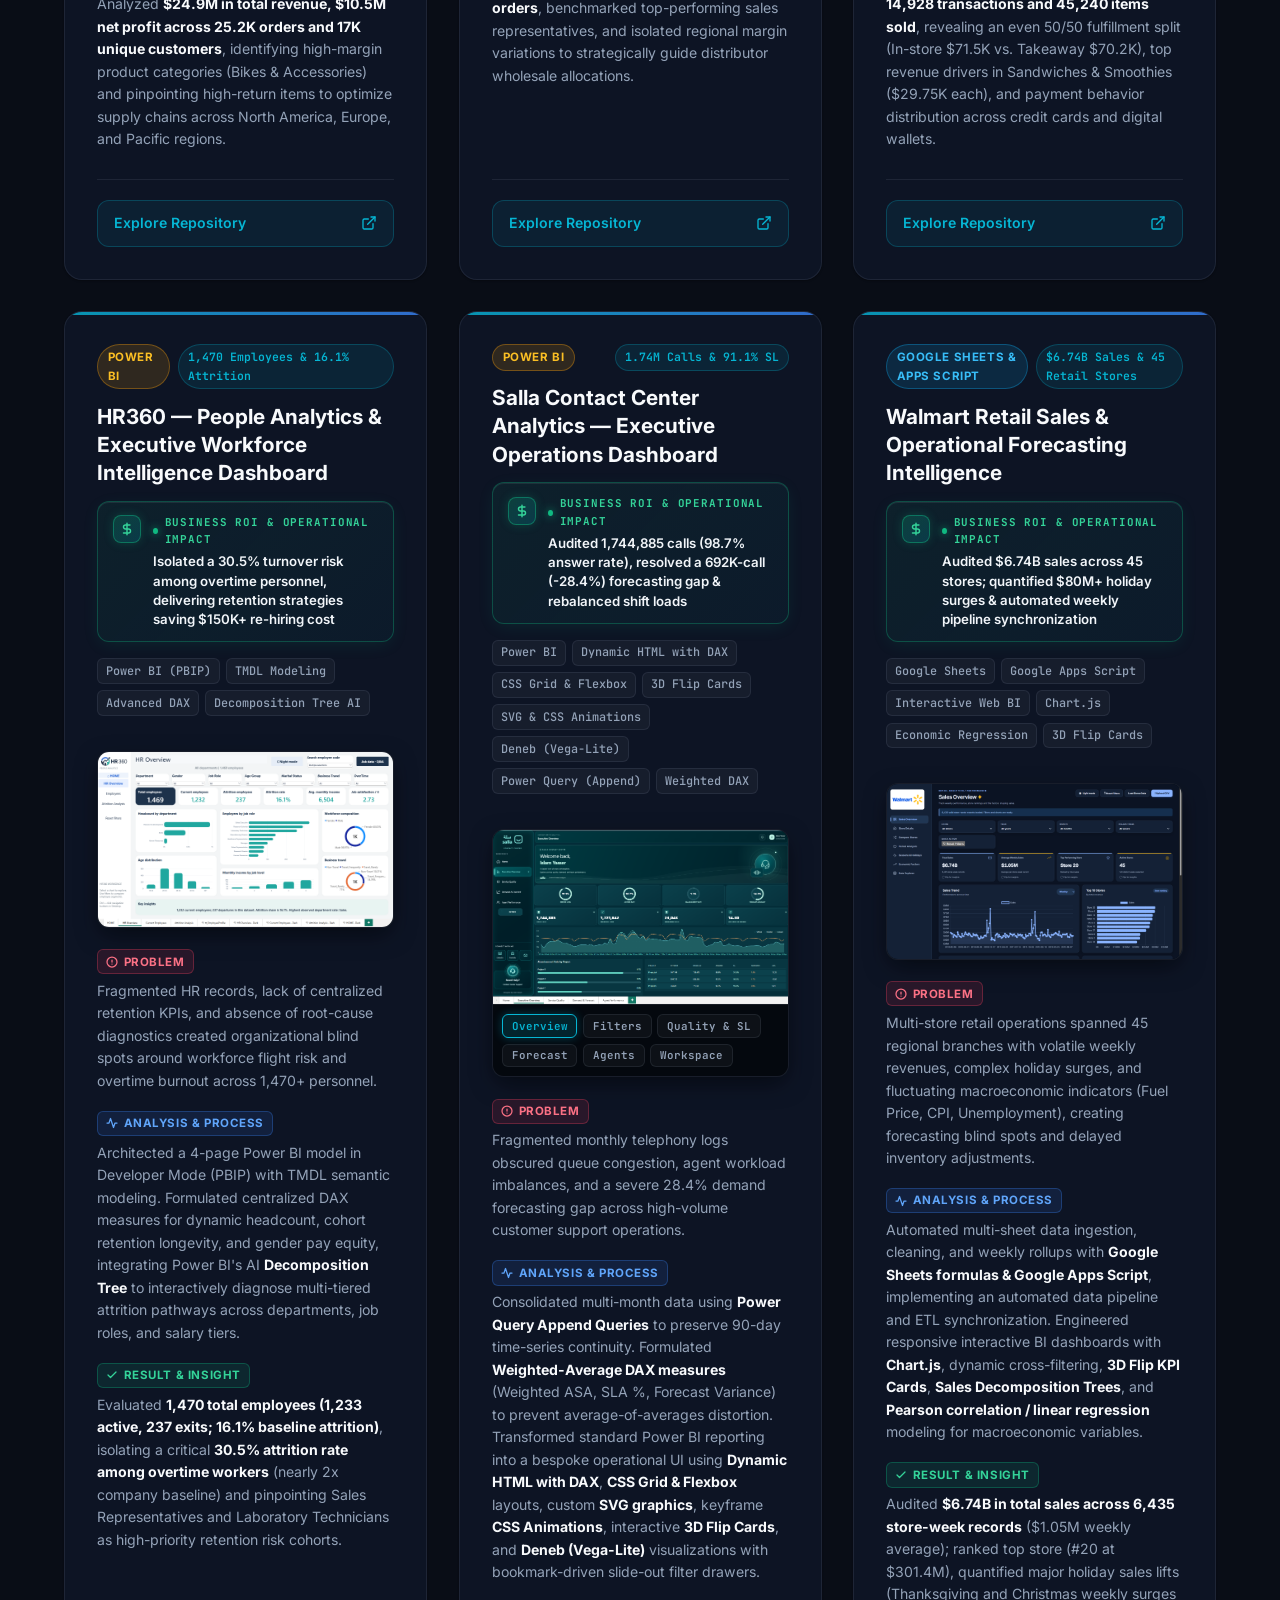
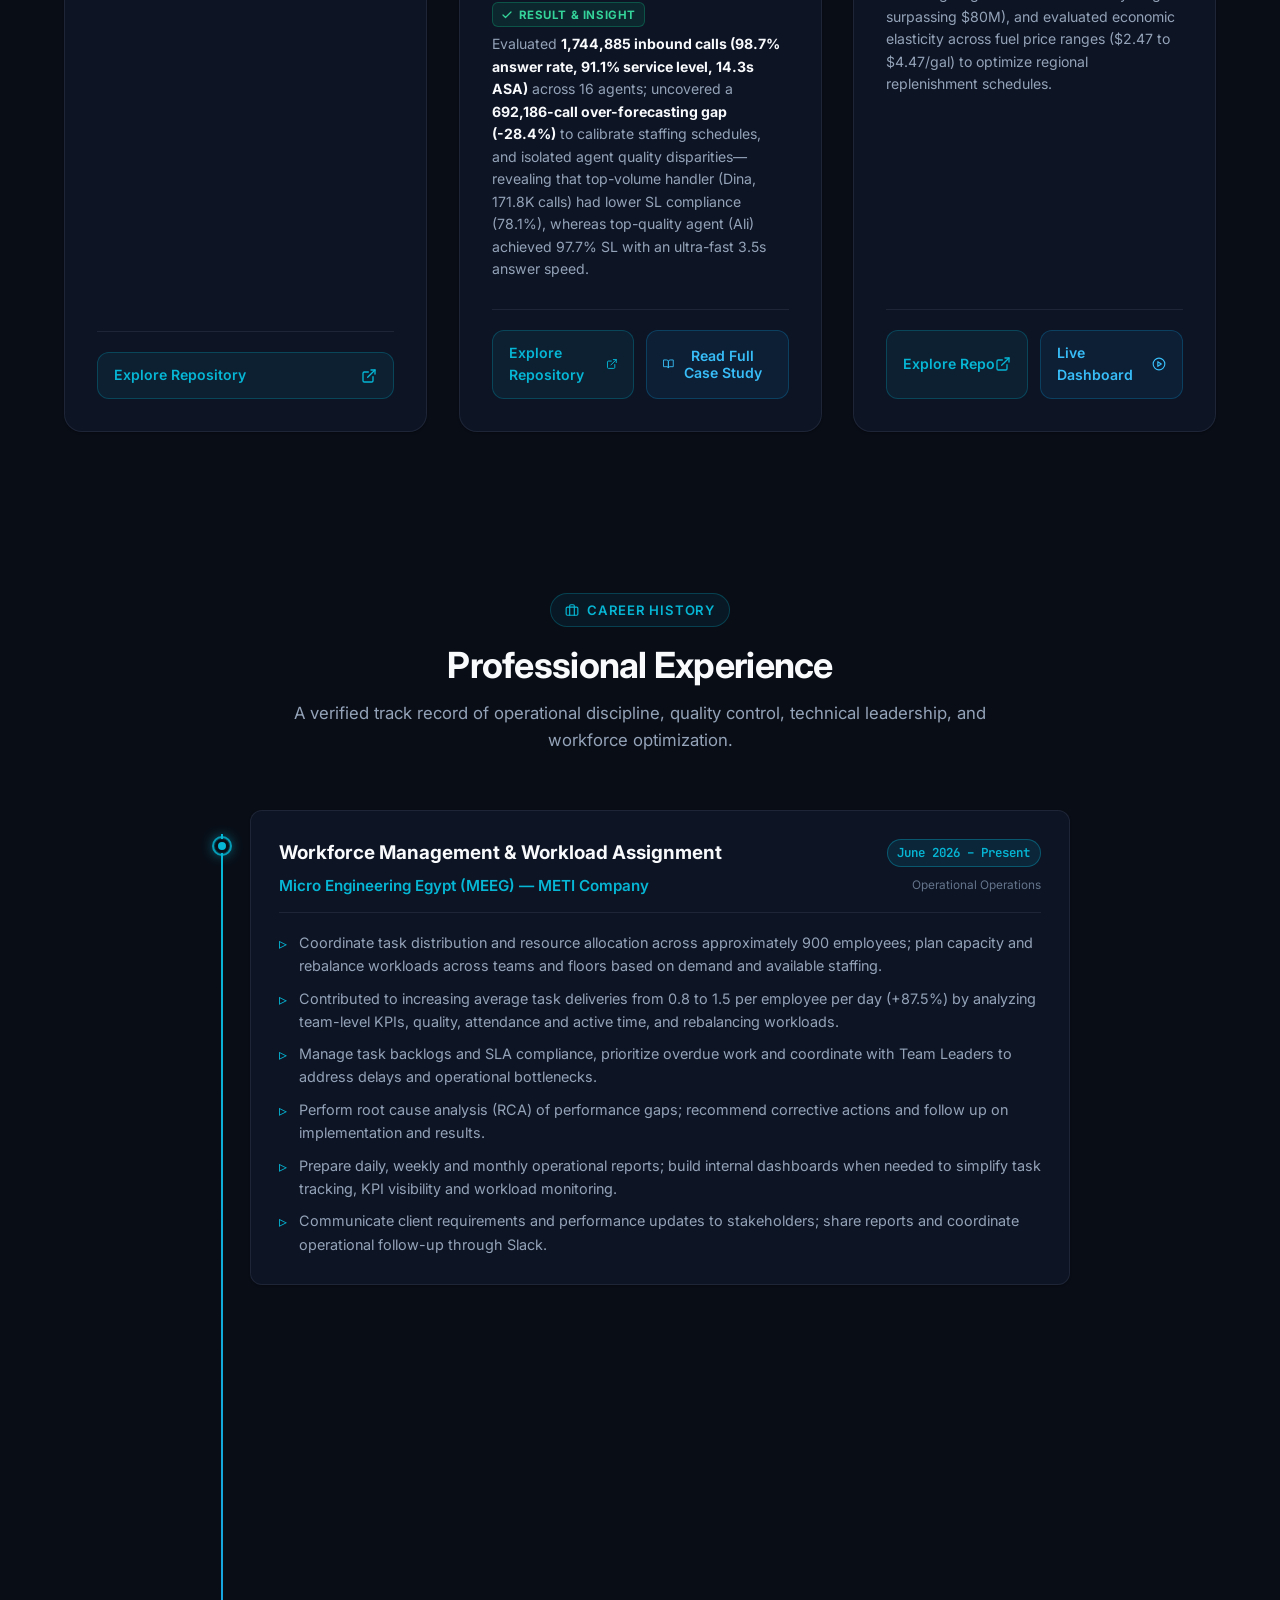
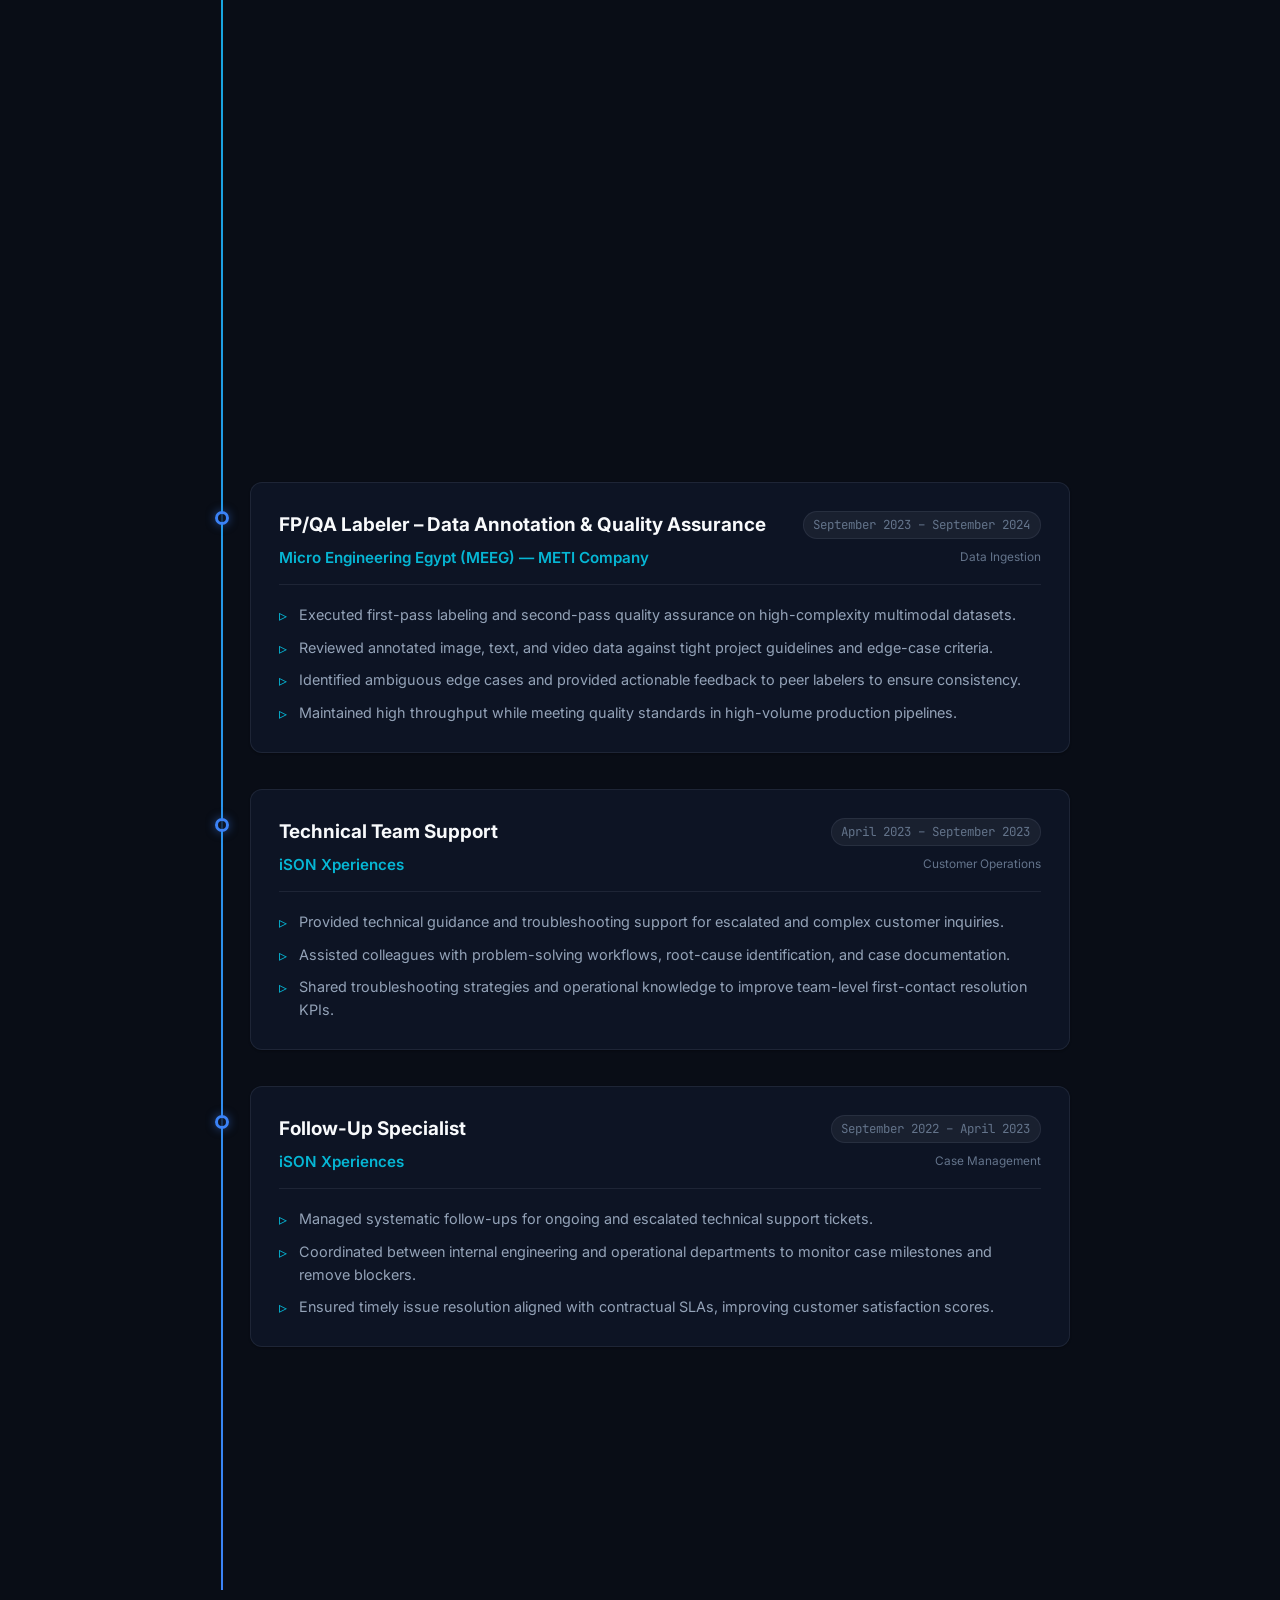
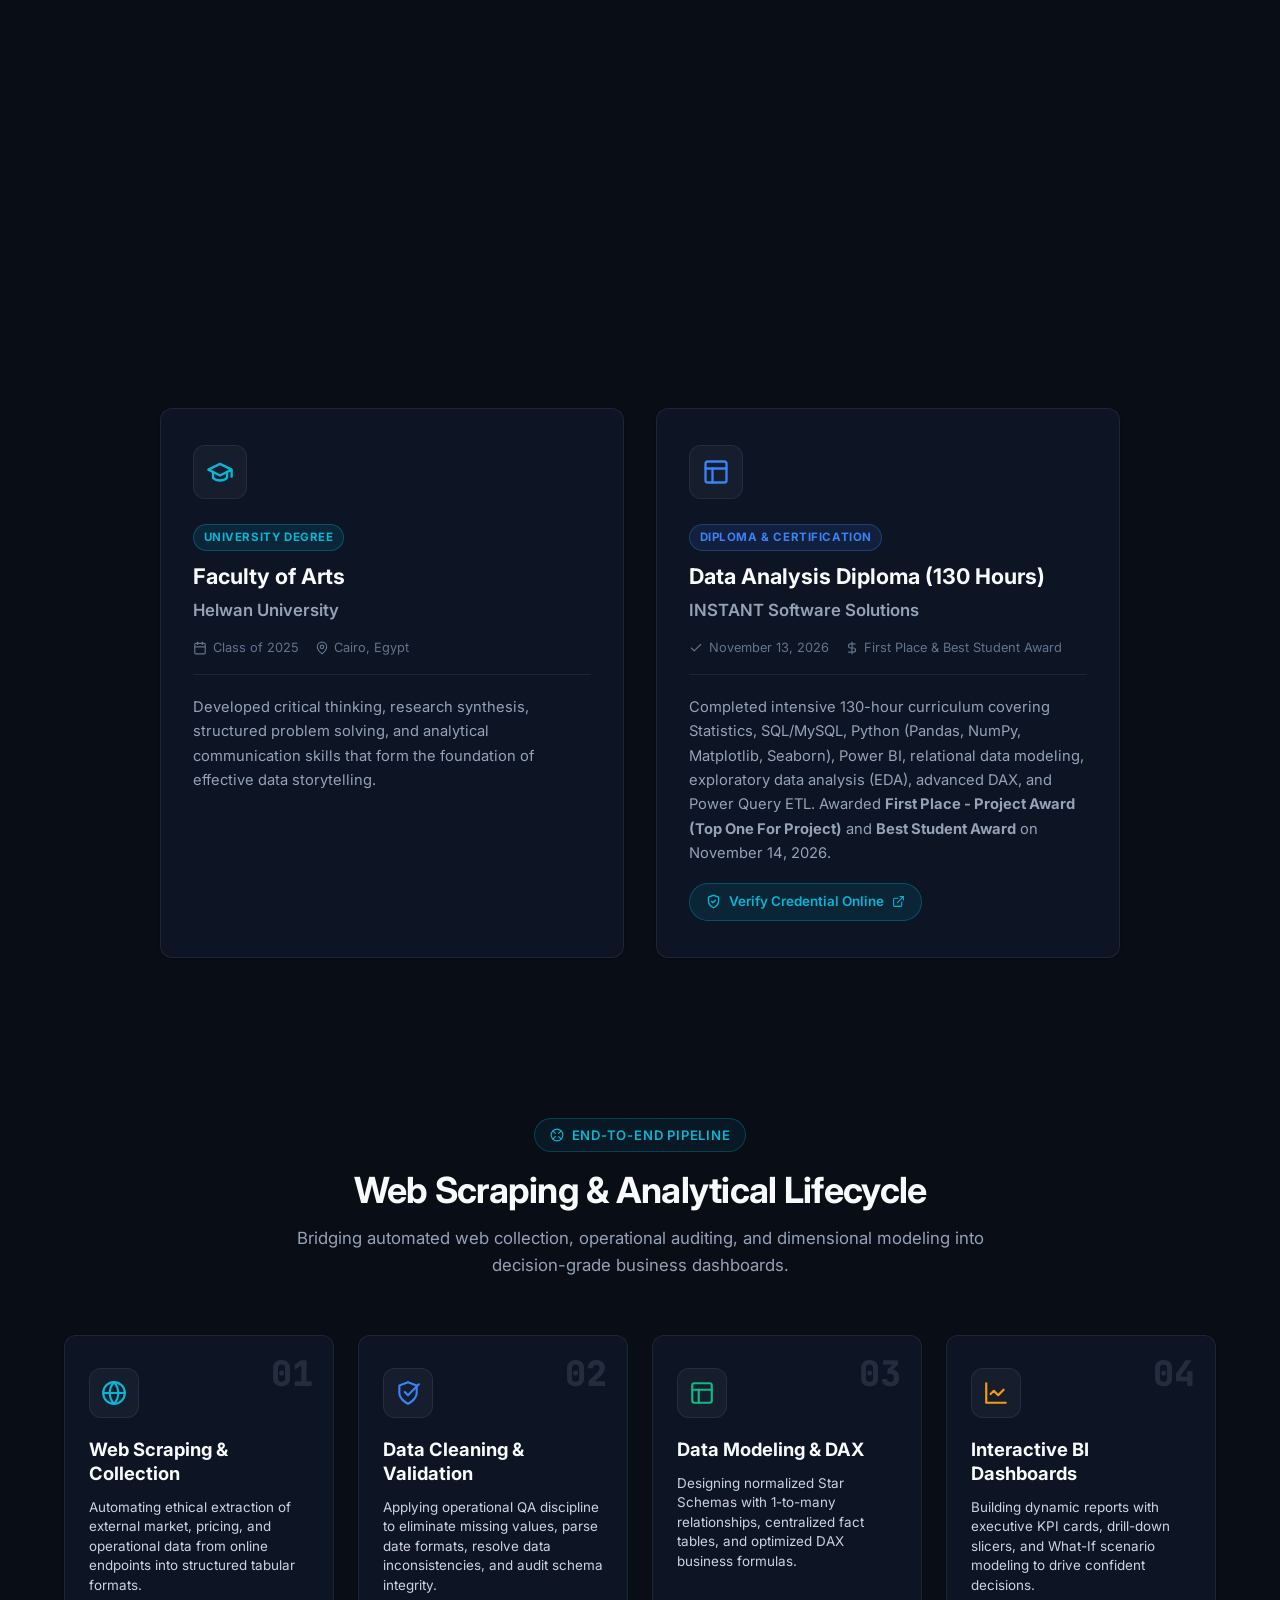
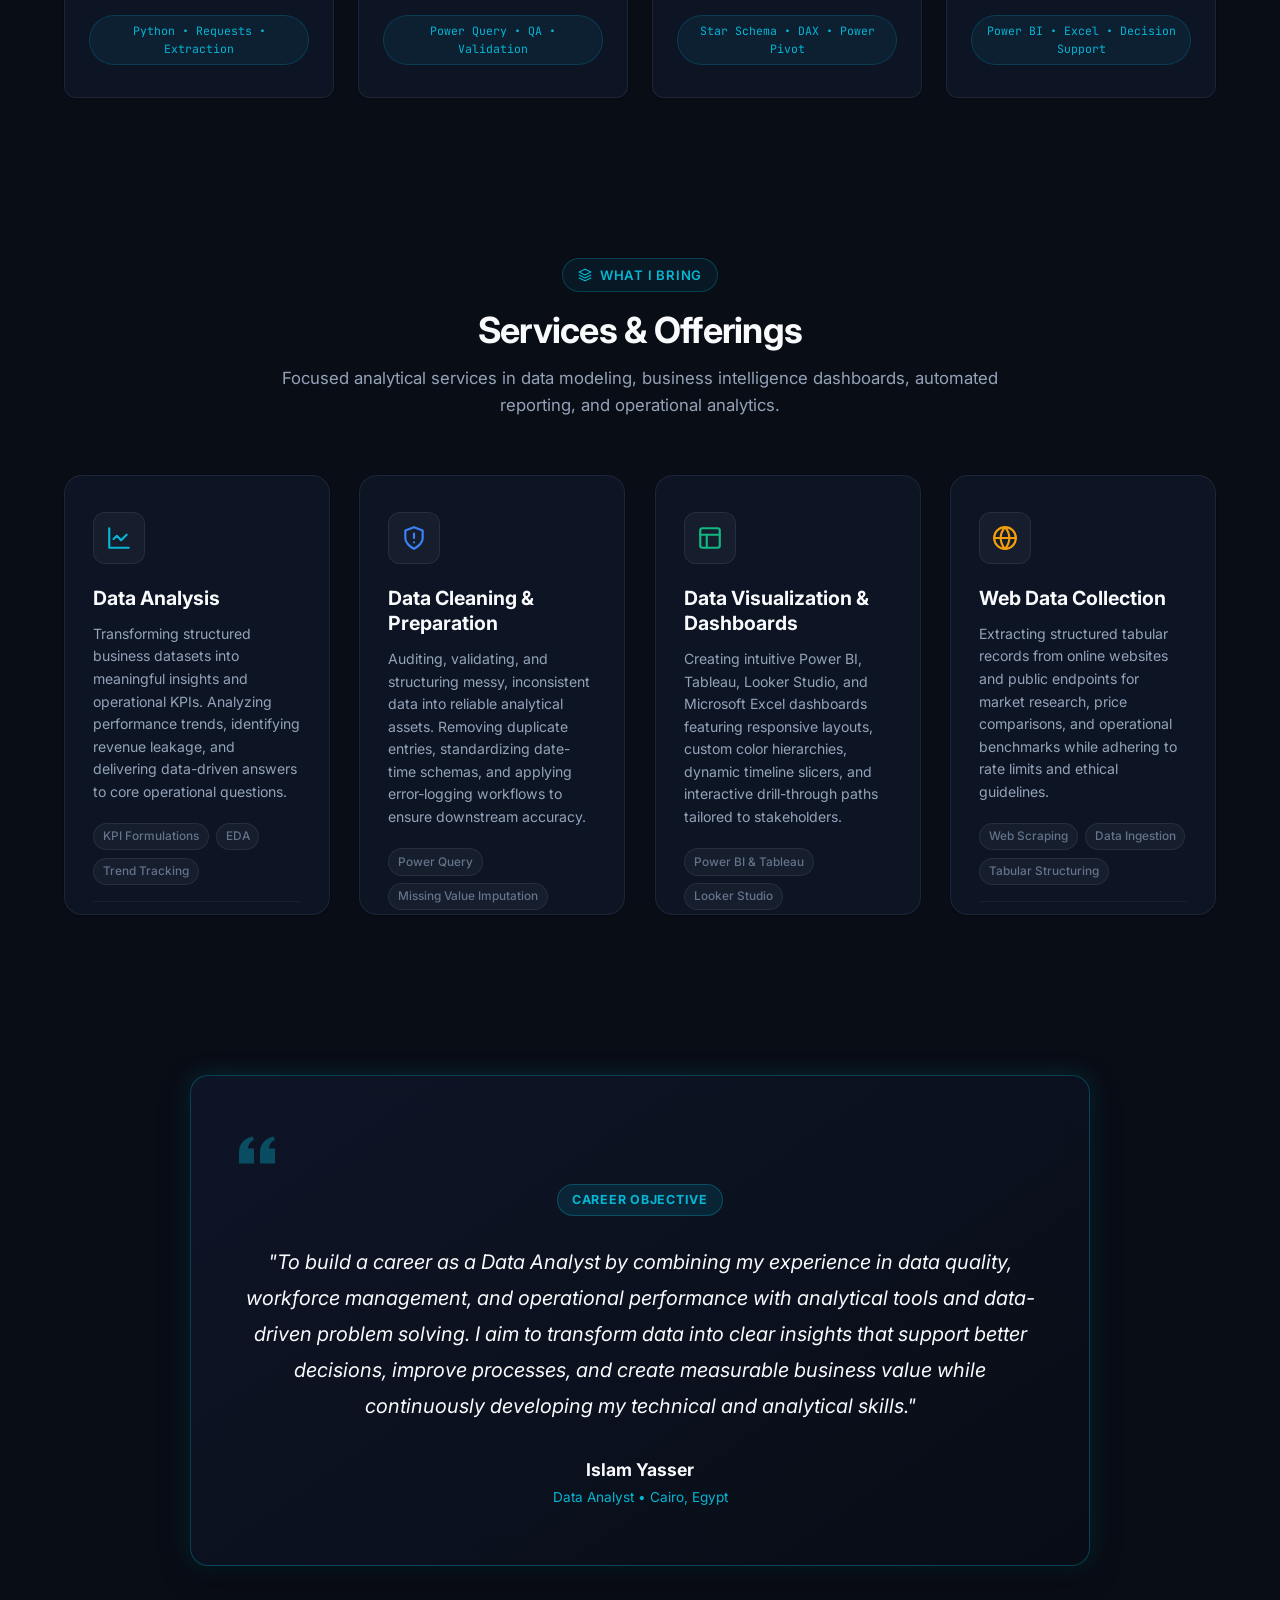
==== commit d2c014f6: "feat(portfolio): add Data Analysis Diploma (130h Completed) highlight pill to hero header strip" ====
--- a/index.html
+++ b/index.html
@@ -150,6 +150,10 @@
               <svg width="16" height="16" viewBox="0 0 24 24" fill="none" stroke="currentColor" stroke-width="2" stroke-linecap="round" stroke-linejoin="round" aria-hidden="true"><path d="M4 19.5v-15A2.5 2.5 0 0 1 6.5 2H20v20H6.5a2.5 2.5 0 0 1-2.5-2.5Z"/><path d="M6 6h10"/><path d="M6 10h10"/></svg>
               <span>Helwan University (2025)</span>
             </div>
+            <a href="https://certification.instanteg.com/certificates/check/775ea59e-e1e3-4eb1-b94d-9f921512822c" target="_blank" rel="noopener noreferrer" class="highlight-pill highlight-pill-link" title="Verify Data Analysis Diploma Online (130h Completed - INSTANT Software Solutions)">
+              <svg width="16" height="16" viewBox="0 0 24 24" fill="none" stroke="currentColor" stroke-width="2" stroke-linecap="round" stroke-linejoin="round" aria-hidden="true"><circle cx="12" cy="8" r="6"/><path d="M15.477 12.89 17 22l-5-3-5 3 1.523-9.11"/></svg>
+              <span>Data Analysis Diploma (130h Completed)</span>
+            </a>
             <div class="highlight-pill">
               <svg width="16" height="16" viewBox="0 0 24 24" fill="none" stroke="currentColor" stroke-width="2" stroke-linecap="round" stroke-linejoin="round" aria-hidden="true"><path d="M15 22v-4a4.8 4.8 0 0 0-1-3.5c3 0 6-2 6-5.5.08-1.25-.27-2.48-1-3.5.28-1.15.28-2.35 0-3.5 0 0-1 0-3 1.5-2.64-.5-5.36-.5-8 0C6 2 5 2 5 2c-.3 1.15-.3 2.35 0 3.5A5.403 5.403 0 0 0 4 9c0 3.5 3 5.5 6 5.5-.39.49-.68 1.05-.85 1.65-.17.6-.22 1.23-.15 1.85v4"/></svg>
               <span data-counter="12" data-suffix=" Verified Analytics Projects">12 Verified Analytics Projects</span>
--- a/css/style.css
+++ b/css/style.css
@@ -802,6 +802,20 @@
 .highlight-pill svg {
   color: var(--accent-cyan);
   flex-shrink: 0;
+}
+
+a.highlight-pill {
+  text-decoration: none;
+  cursor: pointer;
+  transition: all 0.25s ease;
+}
+
+a.highlight-pill:hover {
+  border-color: rgba(6, 182, 212, 0.5);
+  background: rgba(6, 182, 212, 0.08);
+  color: var(--text-primary);
+  transform: translateY(-2px);
+  box-shadow: 0 4px 14px rgba(6, 182, 212, 0.18);
 }
 
 /* CTAs & Social Links */
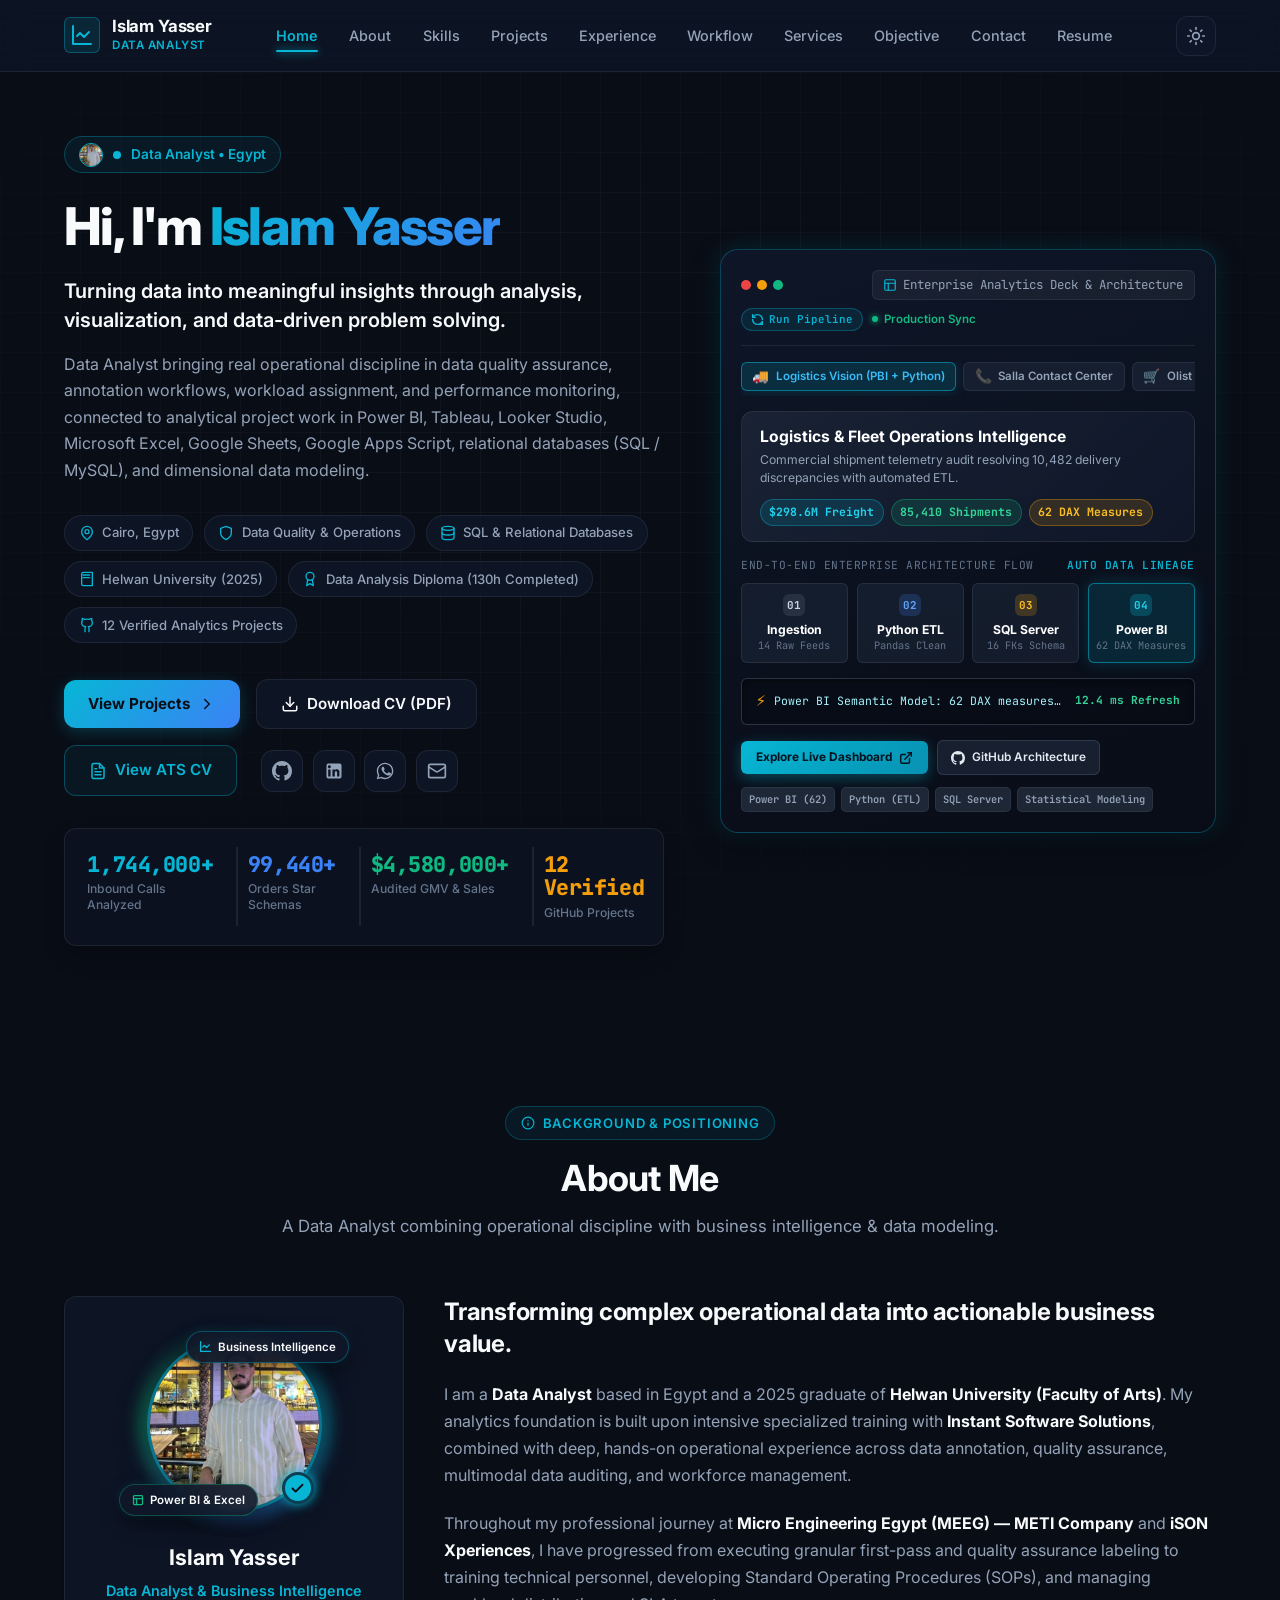
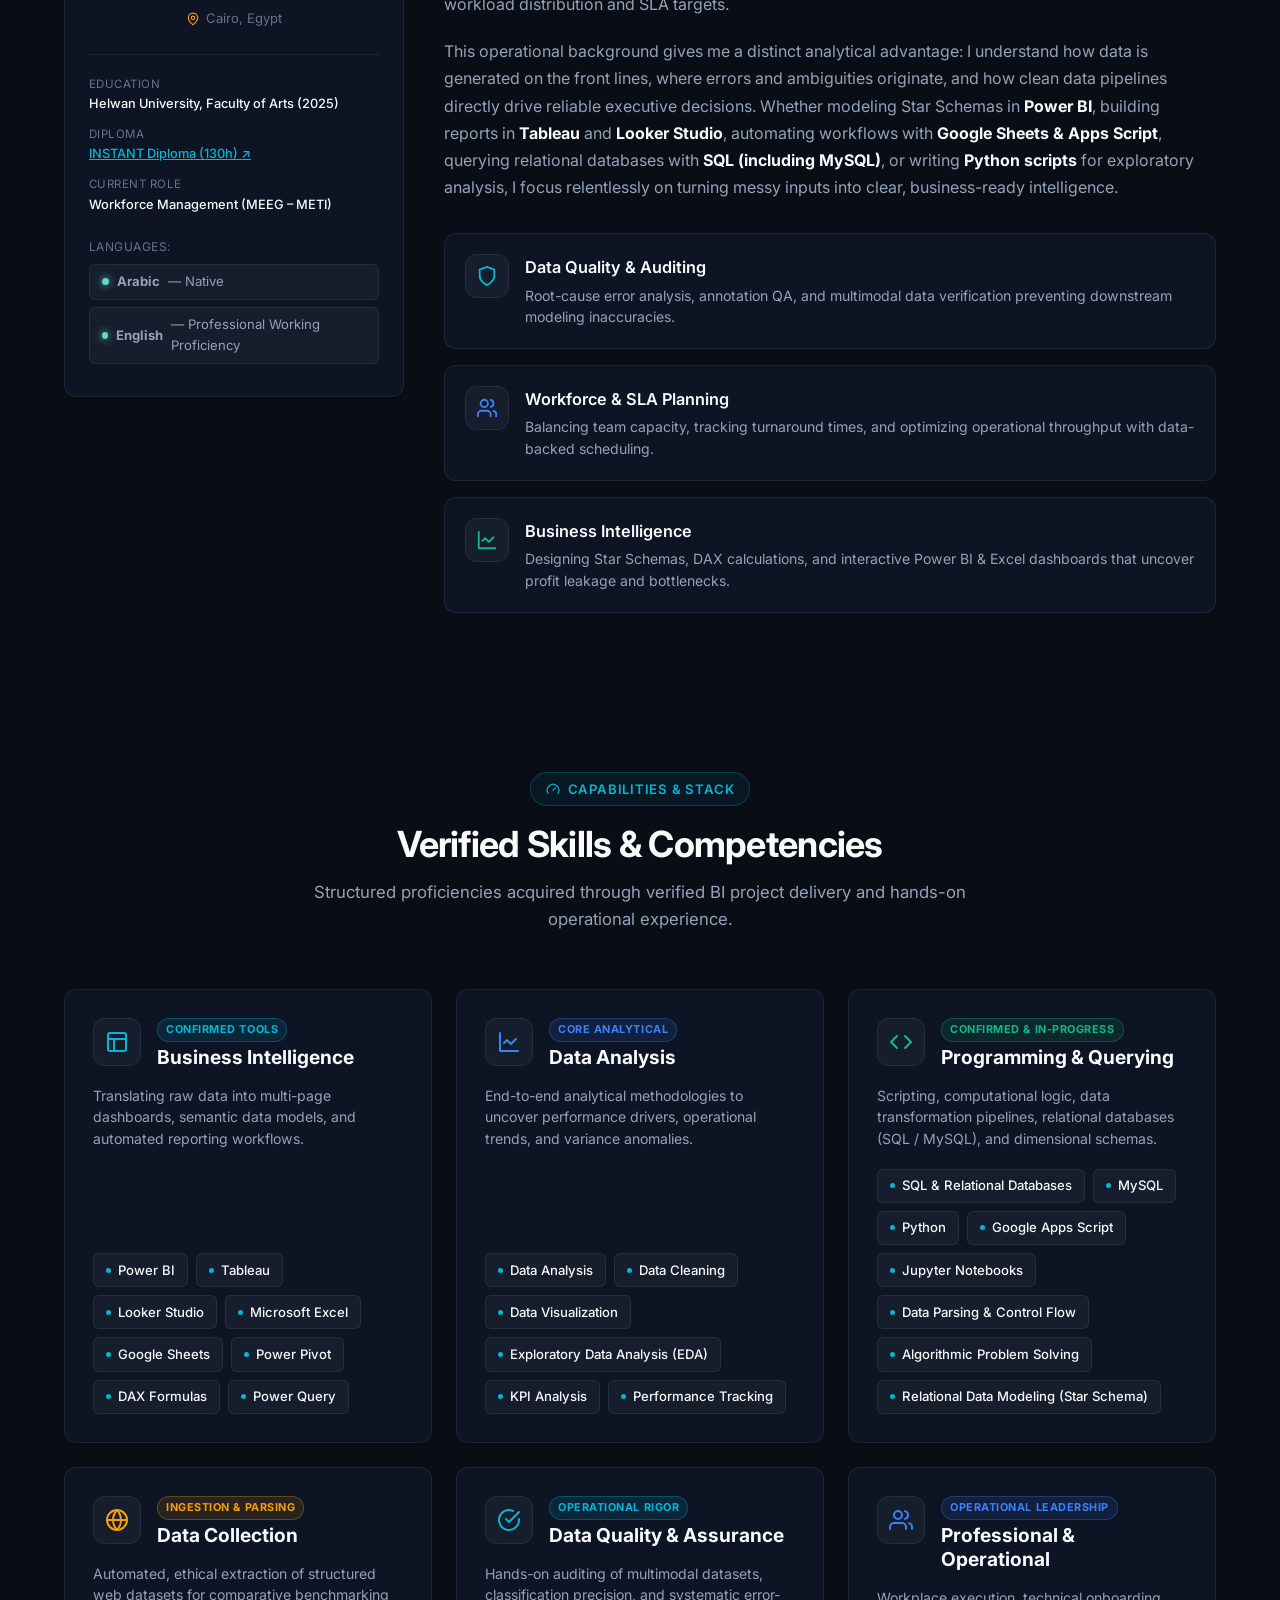
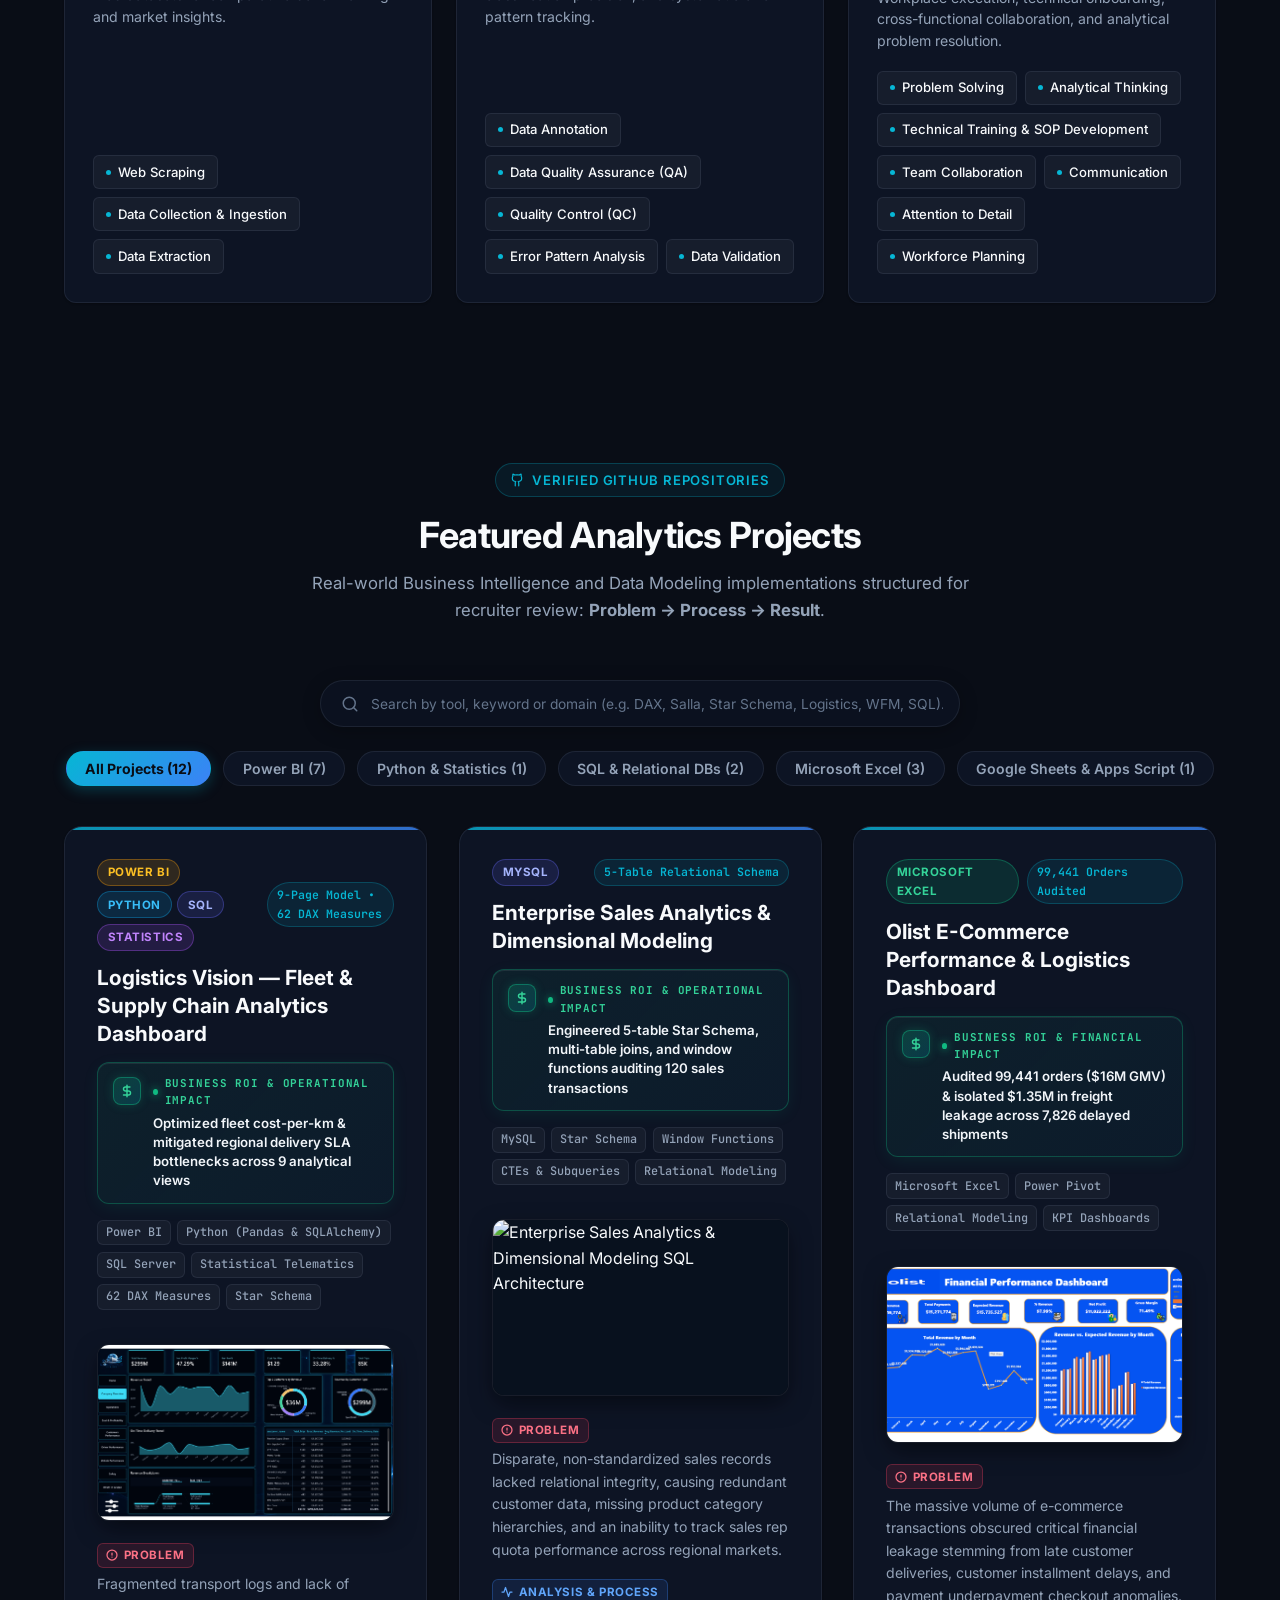
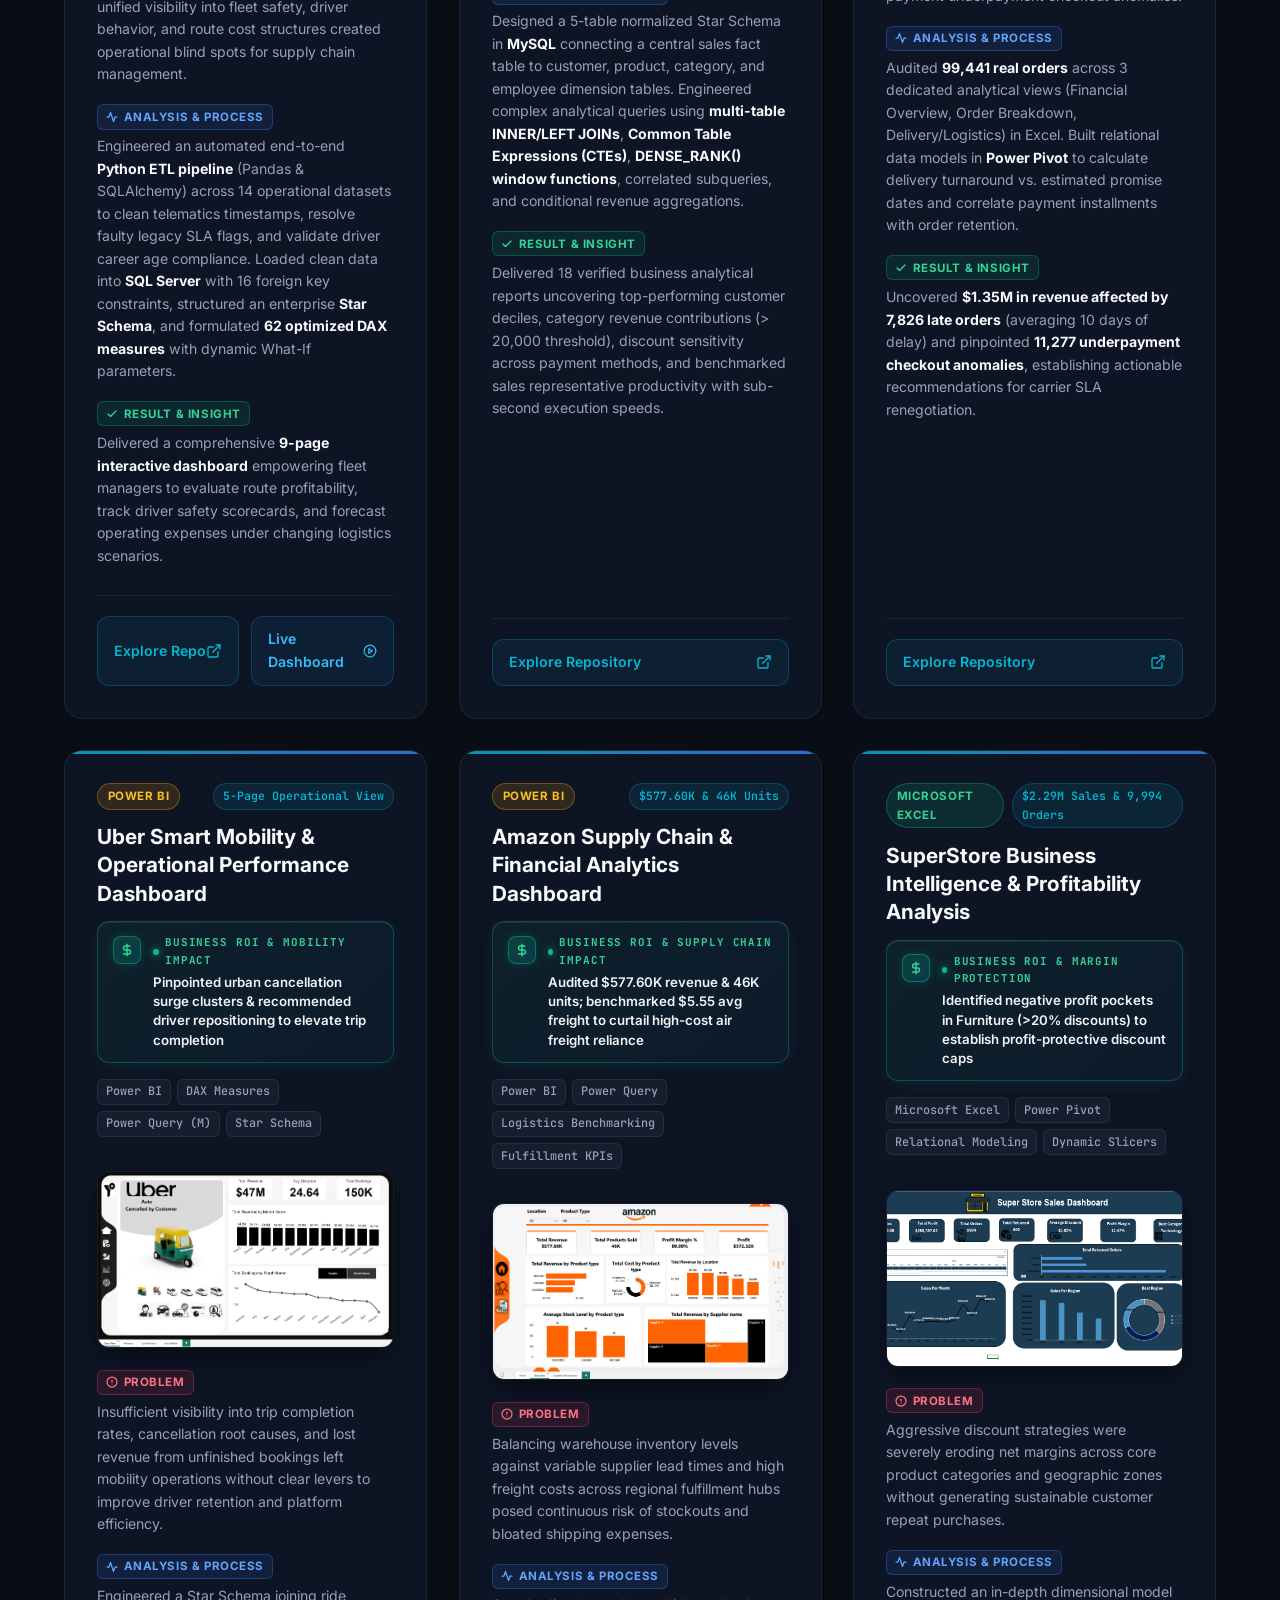
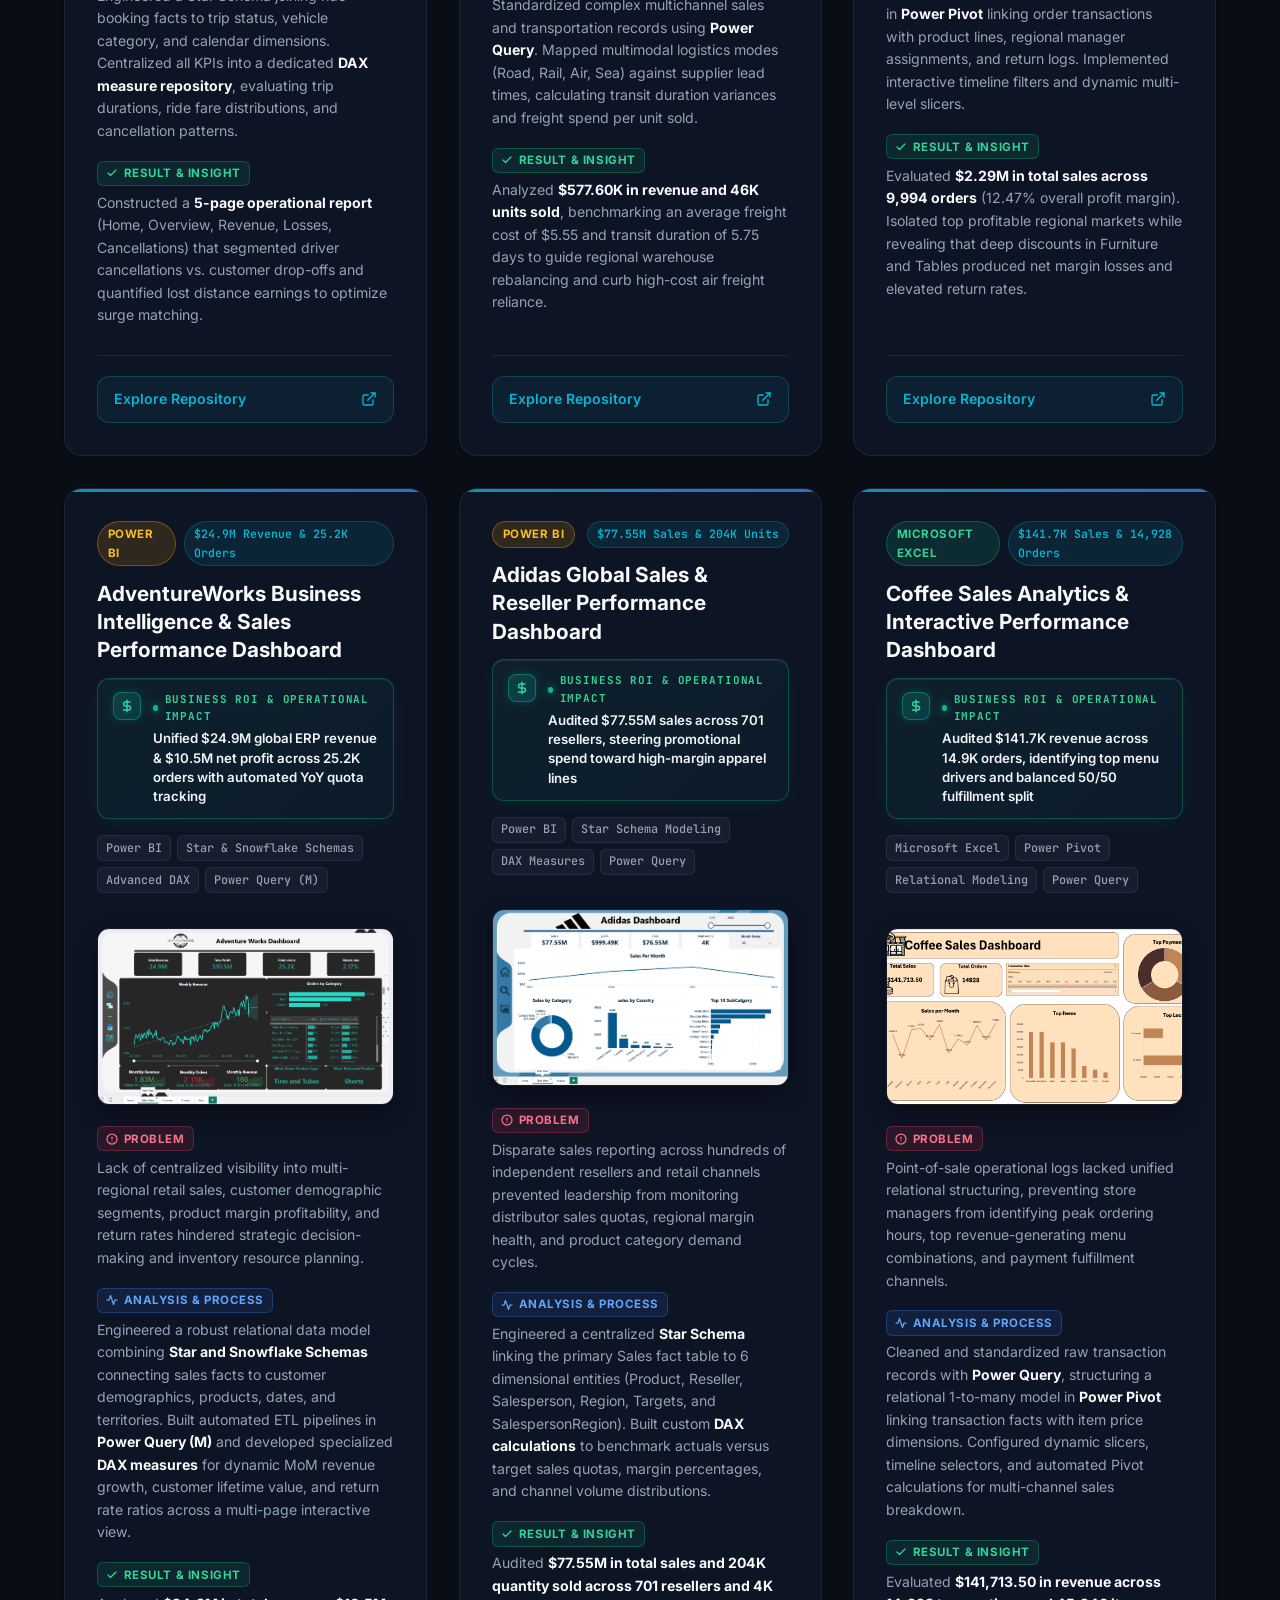
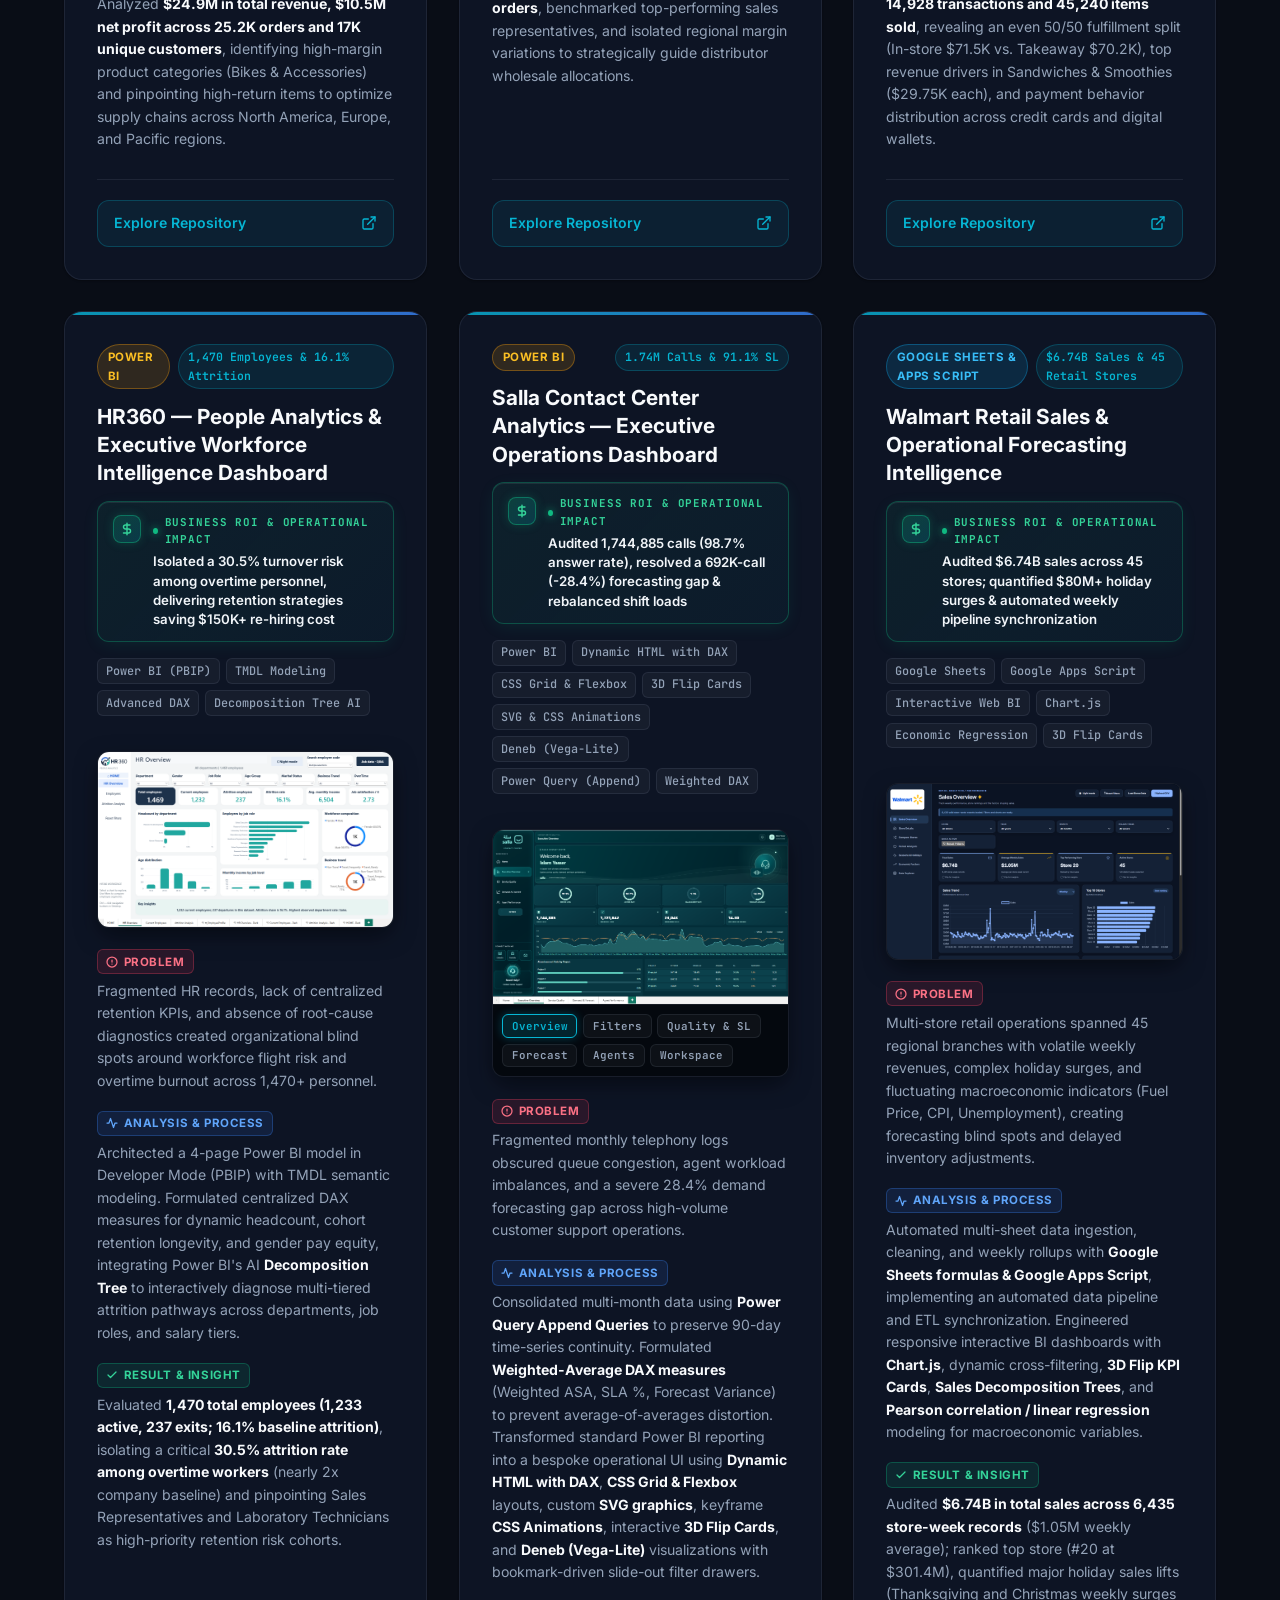
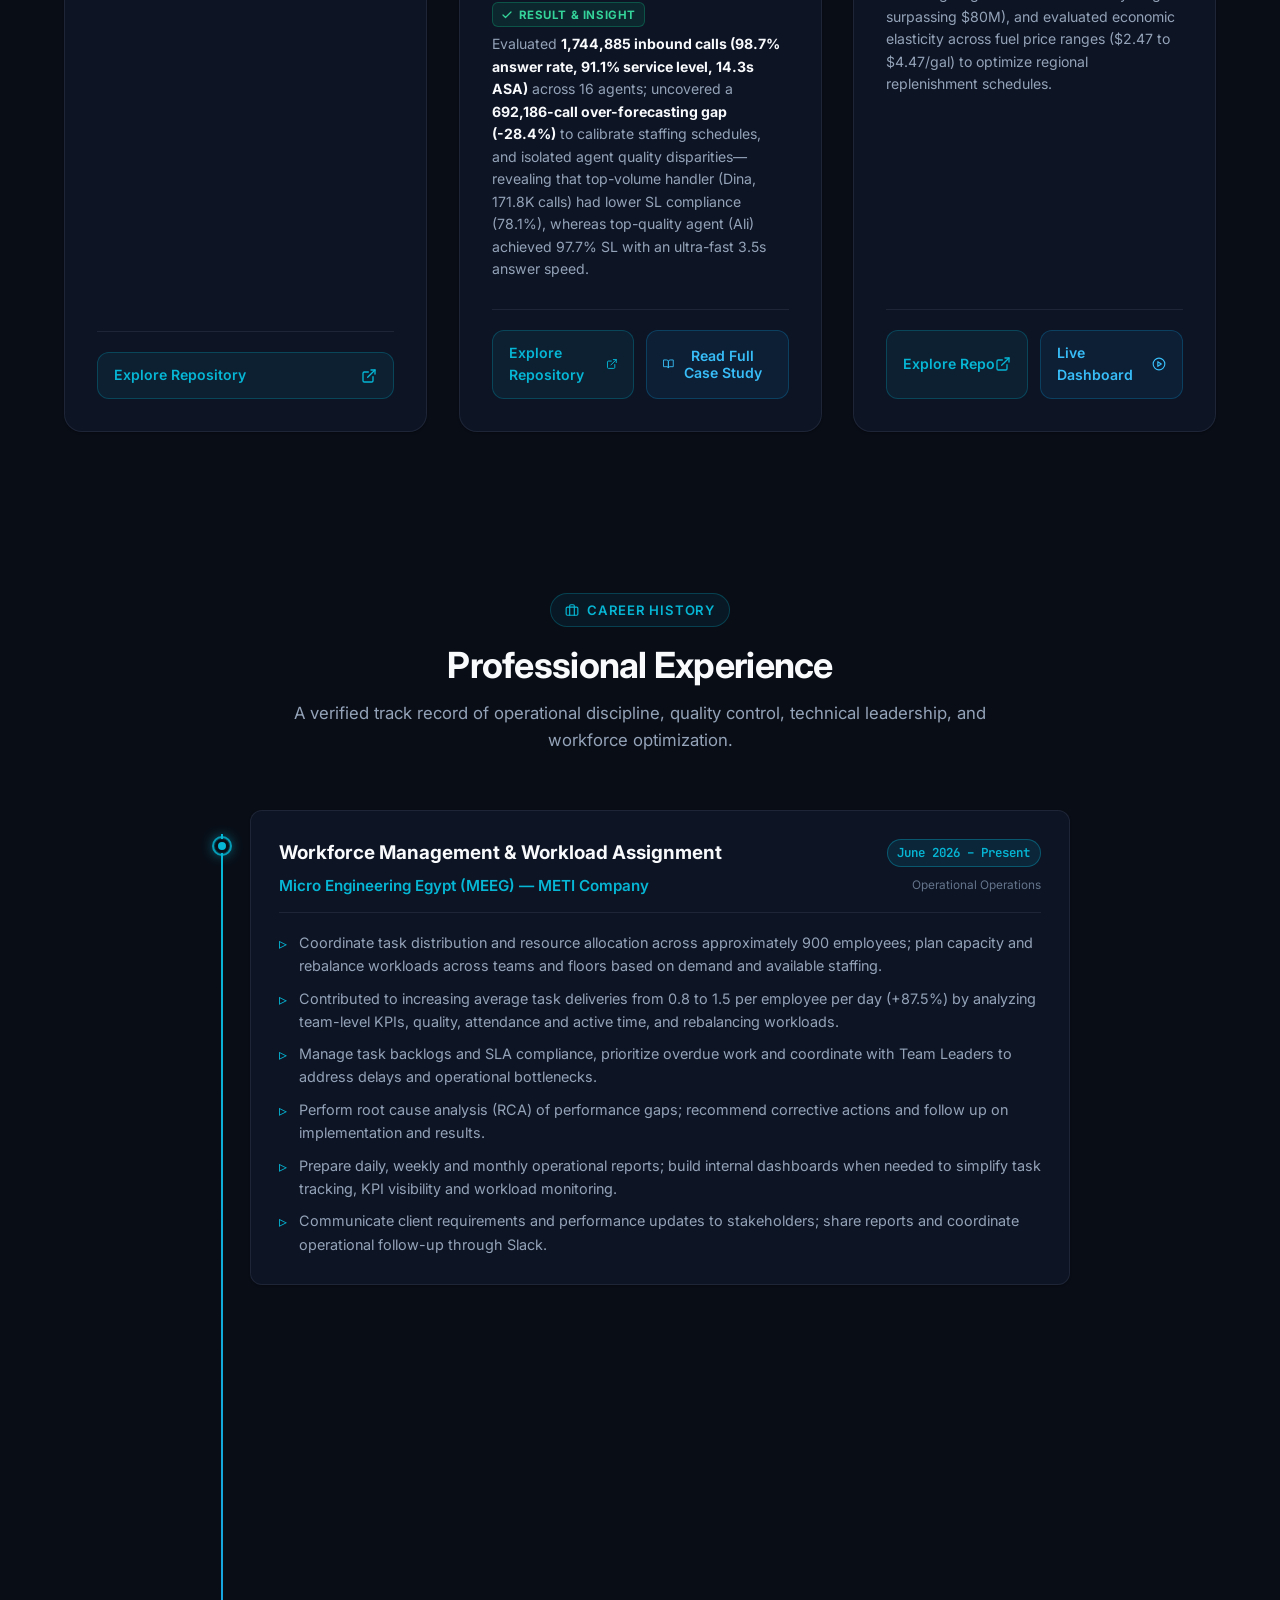
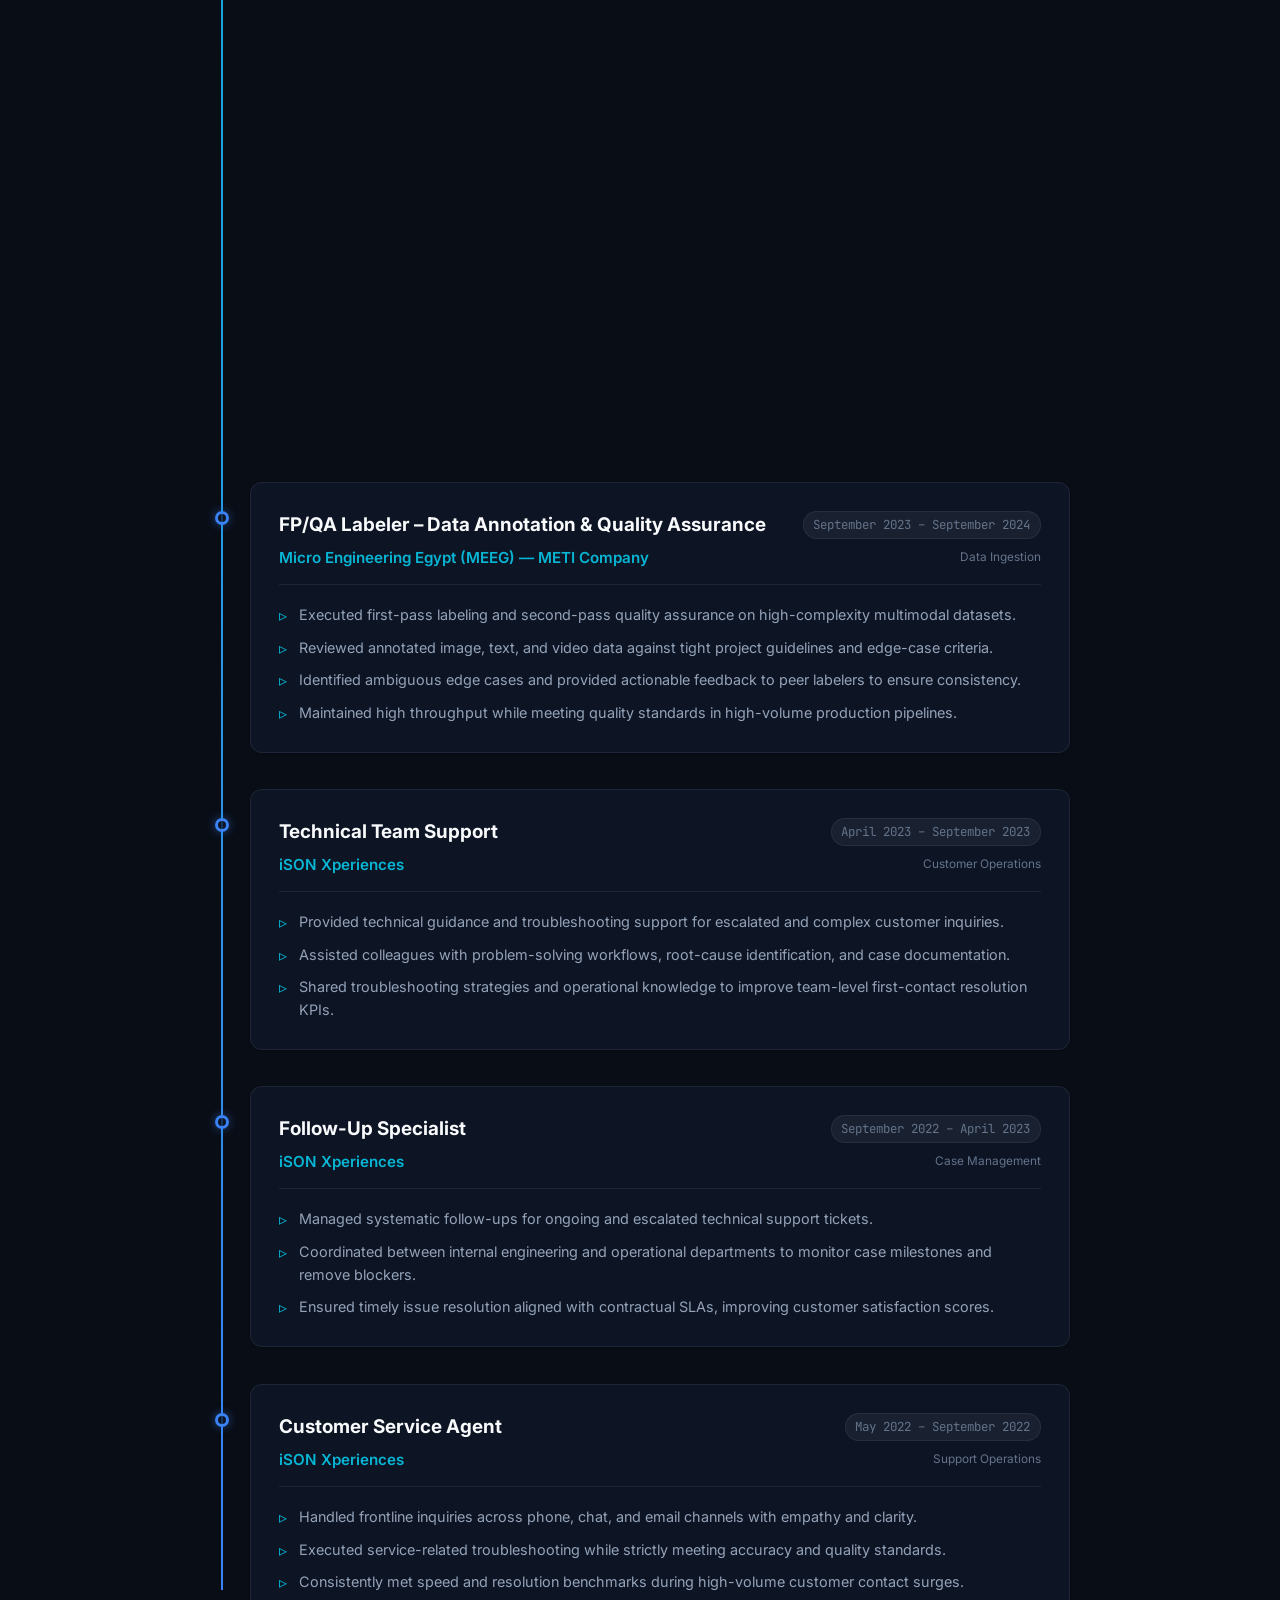
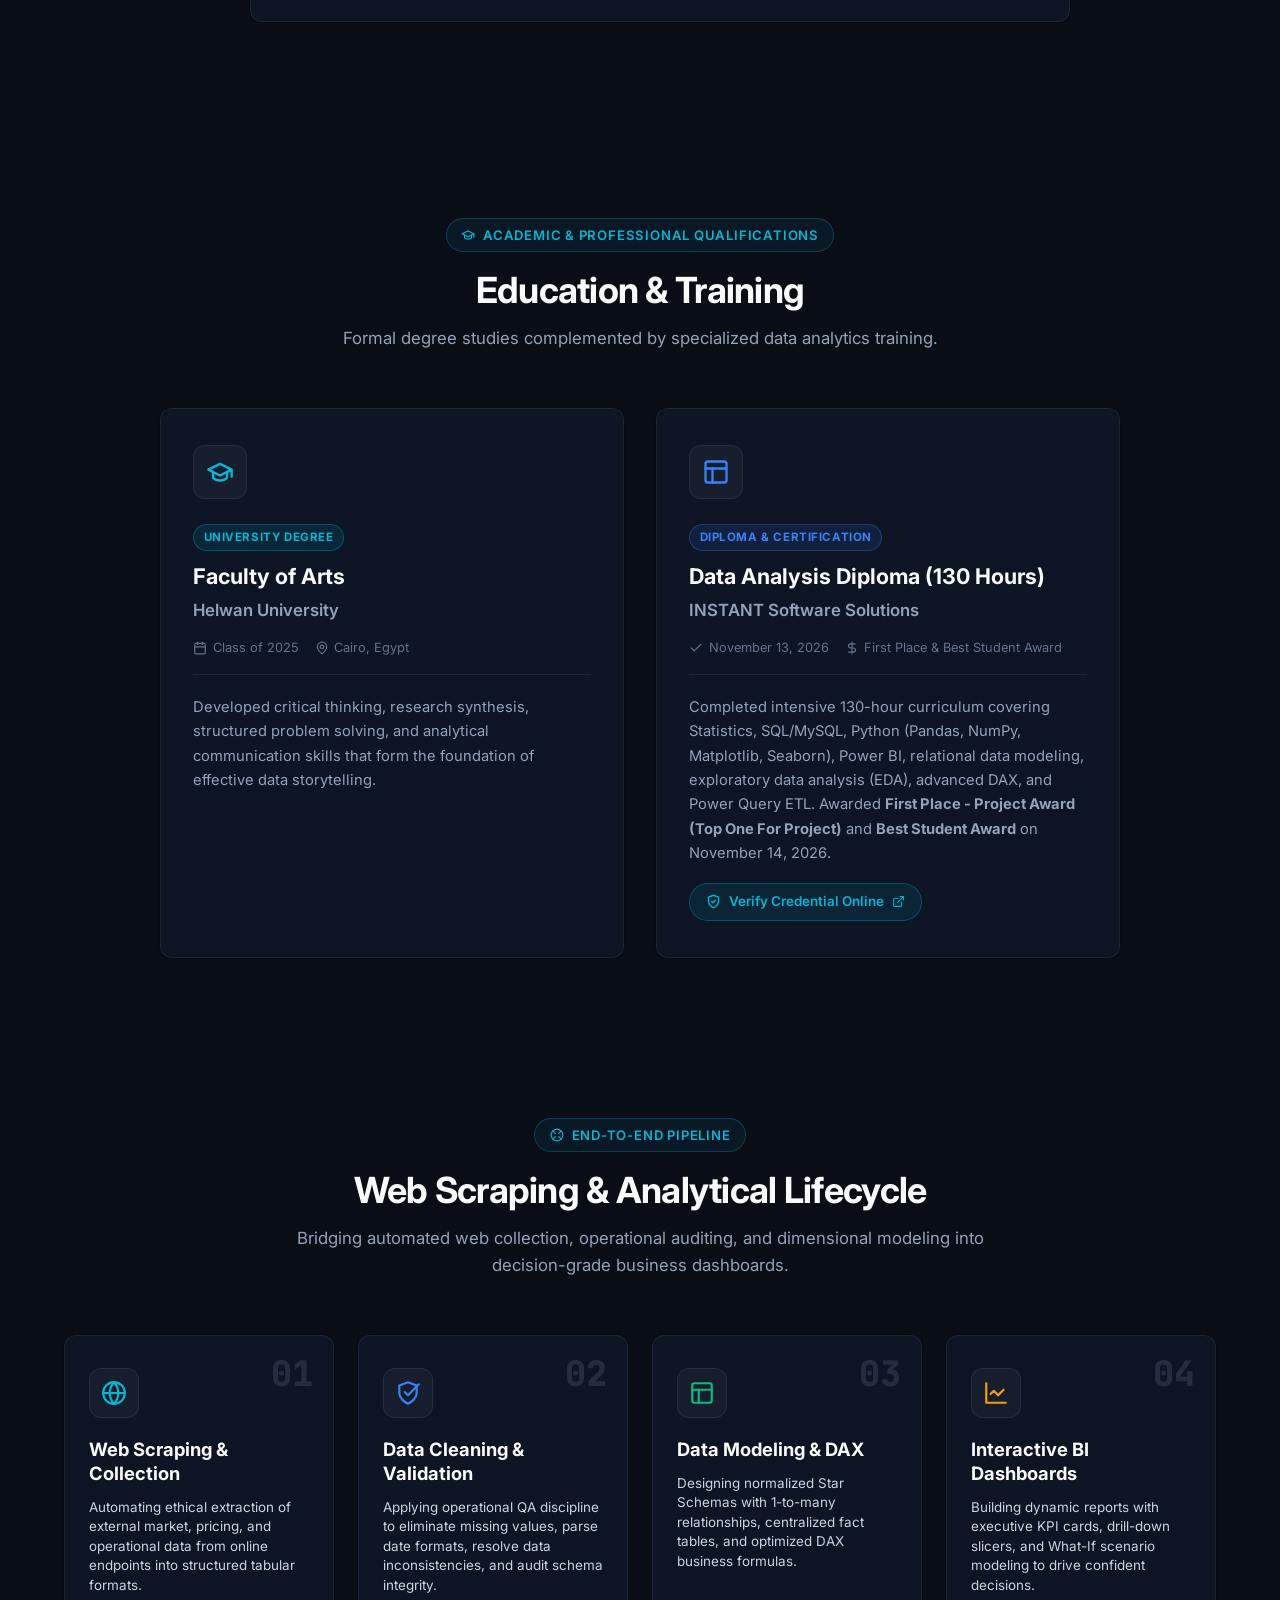
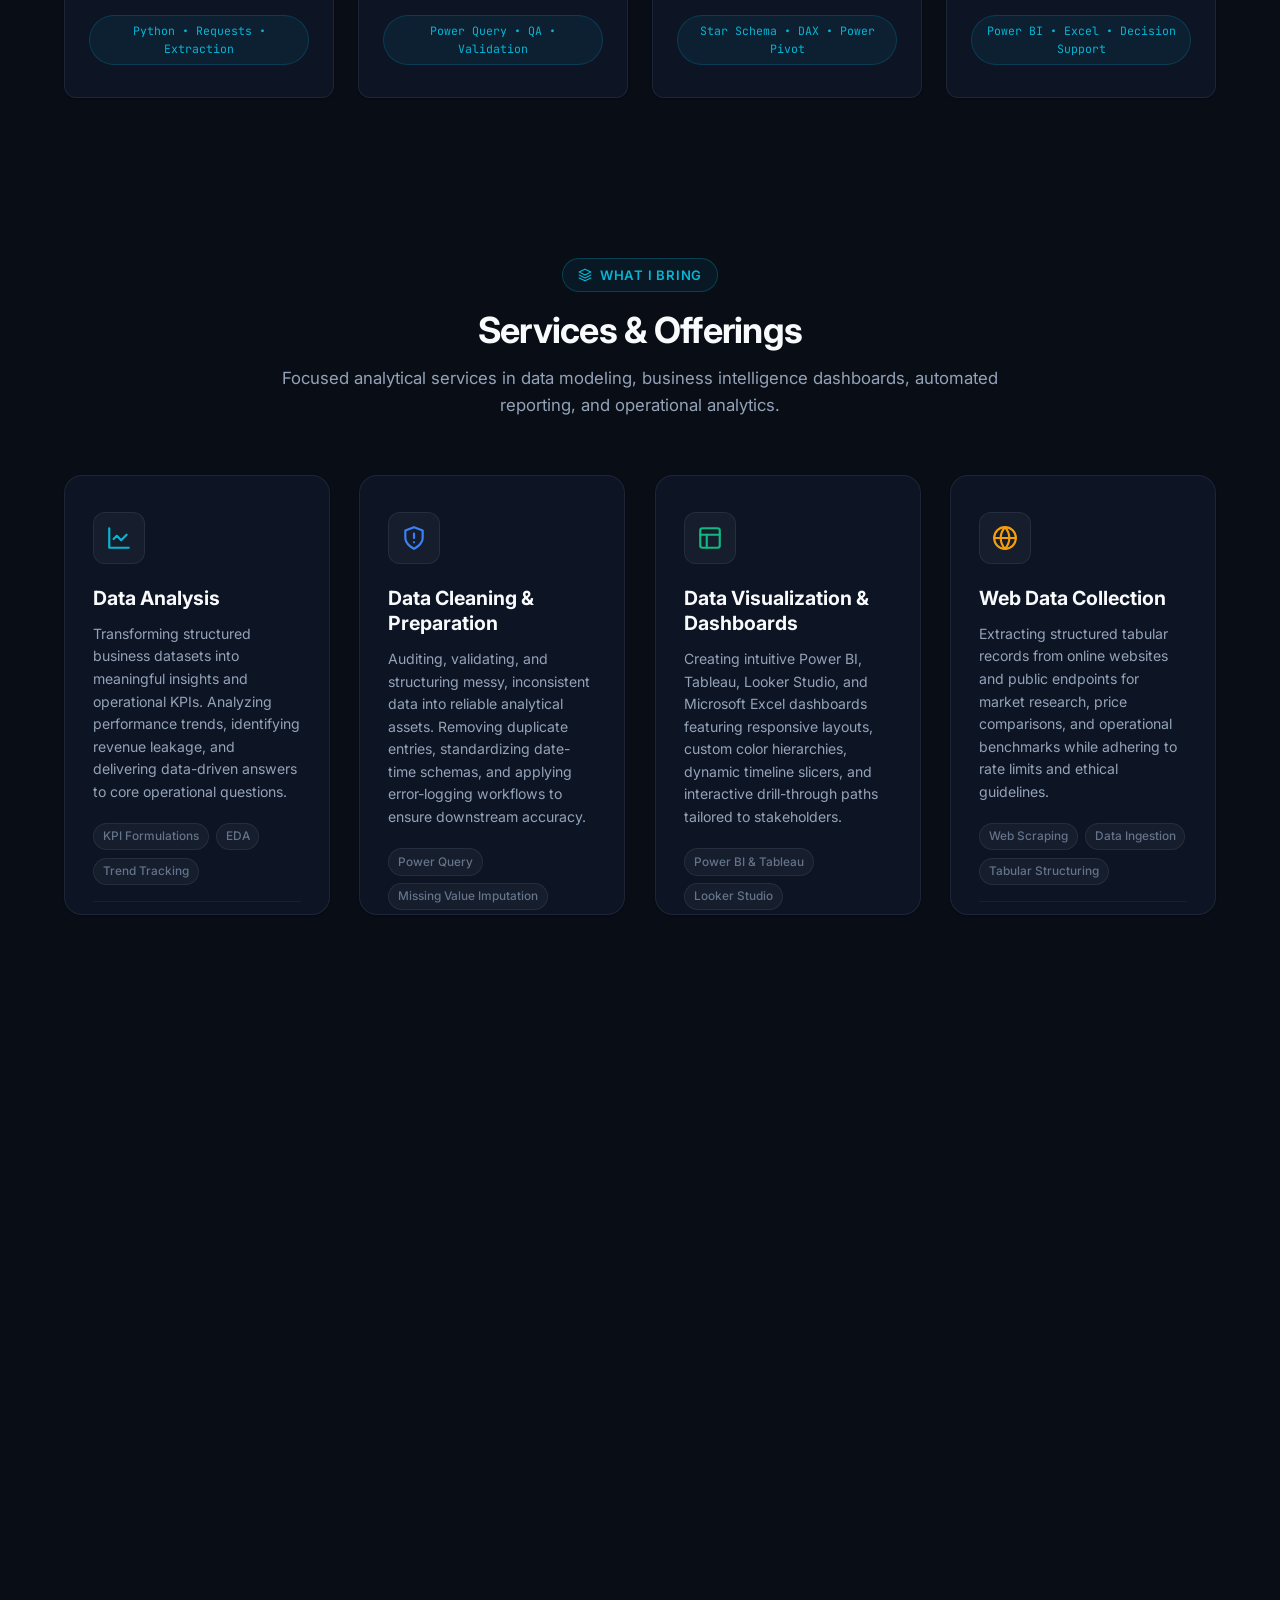
==== commit 305729da: "feat(hero): implement merged architecture pipeline & project showcase deck" ====
--- a/index.html
+++ b/index.html
@@ -211,154 +211,127 @@
           </div>
         </div>
 
-        <!-- Hero Interactive Visual: Analytical Dashboard Mockup -->
+        <!-- Hero Interactive Visual: Enterprise Analytics Architecture & Project Deck -->
         <div class="hero-visual reveal-on-scroll">
           <div class="dashboard-mockup glass-card" id="dashboardMockup">
             <!-- Window Header -->
             <div class="mockup-header">
               <div class="mockup-dots" aria-label="Mockup window controls">
-                <span class="dot dot-red" role="button" tabindex="0" title="Reset to Default Model" aria-label="Reset Model"></span>
+                <span class="dot dot-red" role="button" tabindex="0" title="Reset to Logistics Vision" aria-label="Reset Model"></span>
                 <span class="dot dot-yellow" role="button" tabindex="0" title="Toggle Compact Mode" aria-label="Toggle Compact Mode"></span>
-                <span class="dot dot-green" role="button" tabindex="0" title="Run Live Query" aria-label="Run Query"></span>
-              </div>
-              <div class="mockup-title-tab" title="Active Power BI Model File">
-                <svg width="14" height="14" viewBox="0 0 24 24" fill="none" stroke="currentColor" stroke-width="2" stroke-linecap="round" stroke-linejoin="round" aria-hidden="true"><path d="M3 3v18h18"/><path d="m19 9-5 5-4-4-3 3"/></svg>
-                <span class="mockup-file-name" id="mockupFileName">Operational_Analytics_V2.pbix</span>
+                <span class="dot dot-green" role="button" tabindex="0" title="Run Live Sync" aria-label="Run Live Sync"></span>
+              </div>
+              <div class="mockup-title-tab" title="Active Enterprise Architecture Deck">
+                <svg width="14" height="14" viewBox="0 0 24 24" fill="none" stroke="currentColor" stroke-width="2" stroke-linecap="round" stroke-linejoin="round" aria-hidden="true"><rect width="18" height="18" x="3" y="3" rx="2"/><path d="M3 9h18"/><path d="M9 21V9"/></svg>
+                <span class="mockup-file-name" id="mockupFileName">Enterprise Analytics Deck &amp; Architecture</span>
               </div>
               <div class="mockup-header-actions">
-                <button class="mockup-refresh-btn" id="mockupRefreshBtn" type="button" title="Execute Query &amp; Refresh Model" aria-label="Refresh Query">
+                <button class="mockup-refresh-btn" id="mockupRefreshBtn" type="button" title="Refresh Pipeline Data" aria-label="Refresh Pipeline">
                   <svg class="refresh-icon" width="13" height="13" viewBox="0 0 24 24" fill="none" stroke="currentColor" stroke-width="2.5" stroke-linecap="round" stroke-linejoin="round" aria-hidden="true"><path d="M21 12a9 9 0 0 0-9-9 9.75 9.75 0 0 0-6.74 2.74L3 8"/><path d="M3 3v5h5"/><path d="M3 12a9 9 0 0 0 9 9 9.75 9.75 0 0 0 6.74-2.74L21 16"/><path d="M16 21h5v-5"/></svg>
-                  <span class="refresh-text" id="mockupRefreshText">Run Query</span>
+                  <span class="refresh-text" id="mockupRefreshText">Run Pipeline</span>
                 </button>
                 <div class="mockup-status-badge" id="mockupStatusBadge" title="Engine Status">
                   <span class="mini-pulse"></span>
-                  <span id="mockupStatusText">Active Model</span>
-                </div>
-              </div>
-            </div>
-
-            <!-- DAX Formula Bar -->
-            <div class="dax-bar" id="mockupDaxBar">
-              <span class="dax-fx" aria-hidden="true">fx</span>
-              <div class="dax-code-wrap">
-                <code class="dax-code" id="mockupDaxCode" title="DAX Measure Formula">Late_Delivery_Leakage = CALCULATE(SUM(Orders[FreightValue]), Orders[DeliveryDelayDays] &gt; 0, Orders[OrderStatus] = "Delivered")</code>
-              </div>
-              <button class="copy-dax-btn" id="copyDaxBtn" type="button" title="Copy DAX to Clipboard" aria-label="Copy DAX Measure">
-                <svg width="13" height="13" viewBox="0 0 24 24" fill="none" stroke="currentColor" stroke-width="2" stroke-linecap="round" stroke-linejoin="round" aria-hidden="true"><rect width="14" height="14" x="8" y="8" rx="2" ry="2"/><path d="M4 16c-1.1 0-2-.9-2-2V4c0-1.1.9-2 2-2h10c1.1 0 2 .9 2 2"/></svg>
-                <span class="copy-tooltip" id="copyDaxTooltip">Copy</span>
+                  <span id="mockupStatusText">Production Sync</span>
+                </div>
+              </div>
+            </div>
+
+            <!-- Project Switcher Tabs (Idea 5) -->
+            <div class="deck-project-switcher" role="tablist" aria-label="Flagship Projects Switcher">
+              <button type="button" class="deck-proj-btn active" role="tab" aria-selected="true" data-proj="logistics" id="projBtnLogistics" title="Logistics Vision: Power BI, Python ETL, SQL DW">
+                <span class="proj-tab-icon">🚚</span>
+                <span>Logistics Vision (PBI + Python)</span>
               </button>
-            </div>
-
-            <!-- KPI Metric Grid inside Mockup -->
-            <div class="mockup-metrics" id="mockupMetricsGrid">
-              <div class="metric-card active-kpi-card" data-kpi-idx="0" role="button" tabindex="0" title="Click to highlight in chart">
-                <span class="metric-label" id="kpiLabel0">Orders Audited</span>
-                <div class="metric-value-row">
-                  <span class="metric-number text-cyan" id="kpiVal0" data-counter="99441" data-format="comma">99,441</span>
-                  <span class="metric-pill pill-up" id="kpiPill0">+100% Star Schema</span>
-                </div>
-                <span class="metric-sub" id="kpiSub0">Olist E-Commerce Project</span>
-              </div>
-
-              <div class="metric-card" data-kpi-idx="1" role="button" tabindex="0" title="Click to highlight in chart">
-                <span class="metric-label" id="kpiLabel1">Financial Analyzed</span>
-                <div class="metric-value-row">
-                  <span class="metric-number text-blue" id="kpiVal1" data-counter="2.29" data-prefix="$" data-suffix="M" data-decimals="2">$2.29M</span>
-                  <span class="metric-pill pill-neutral" id="kpiPill1">9,994 Rows</span>
-                </div>
-                <span class="metric-sub" id="kpiSub1">SuperStore BI Dashboard</span>
-              </div>
-
-              <div class="metric-card" data-kpi-idx="2" role="button" tabindex="0" title="Click to highlight in chart">
-                <span class="metric-label" id="kpiLabel2">Operational Quality</span>
-                <div class="metric-value-row">
-                  <span class="metric-number text-emerald" id="kpiVal2" data-counter="99.4" data-suffix="%" data-decimals="1">99.4%</span>
-                  <span class="metric-pill pill-emerald" id="kpiPill2">QA Benchmark</span>
-                </div>
-                <span class="metric-sub" id="kpiSub2">Multimodal Annotation QA</span>
-              </div>
-
-              <div class="metric-card" data-kpi-idx="3" role="button" tabindex="0" title="Click to highlight in chart">
-                <span class="metric-label" id="kpiLabel3">Interactive Reports</span>
-                <div class="metric-value-row">
-                  <span class="metric-number text-amber" id="kpiVal3" data-counter="9" data-suffix=" Pages">9 Pages</span>
-                  <span class="metric-pill pill-blue" id="kpiPill3">What-If Scenarios</span>
-                </div>
-                <span class="metric-sub" id="kpiSub3">Logistics Vision Fleet Model</span>
-              </div>
-            </div>
-
-            <!-- SVG Data Chart Visualization -->
-            <div class="mockup-chart-area" id="mockupChartArea">
-              <div class="chart-header">
-                <span class="chart-title" id="mockupChartTitle">Revenue &amp; SLA Delivery Variance (Monthly Trend)</span>
-                <div class="chart-legend">
-                  <span class="legend-item" id="legendItem1"><span class="legend-dot dot-cyan"></span> <span id="legendText1">Delivered On-Time</span></span>
-                  <span class="legend-item" id="legendItem2"><span class="legend-dot dot-amber"></span> <span id="legendText2">Delayed SLA</span></span>
-                </div>
-              </div>
-              <div class="svg-chart-container" id="svgChartContainer">
-                <div class="chart-tooltip-badge" id="chartTooltipBadge" aria-hidden="true"></div>
-                <svg viewBox="0 0 500 140" class="analytics-sparkline" id="mockupSparklineSvg" preserveAspectRatio="none" aria-label="Analytical trend visualization chart" role="img">
-                  <defs>
-                    <linearGradient id="cyanGrad" x1="0" y1="0" x2="0" y2="1">
-                      <stop offset="0%" stop-color="#06b6d4" stop-opacity="0.45" />
-                      <stop offset="100%" stop-color="#06b6d4" stop-opacity="0.0" />
-                    </linearGradient>
-                    <linearGradient id="blueGrad" x1="0" y1="0" x2="0" y2="1">
-                      <stop offset="0%" stop-color="#3b82f6" stop-opacity="0.3" />
-                      <stop offset="100%" stop-color="#3b82f6" stop-opacity="0.0" />
-                    </linearGradient>
-                  </defs>
-                  <!-- Horizontal Grid Lines -->
-                  <line x1="0" y1="20" x2="500" y2="20" stroke="currentColor" stroke-opacity="0.08" stroke-dasharray="4 4" />
-                  <line x1="0" y1="60" x2="500" y2="60" stroke="currentColor" stroke-opacity="0.08" stroke-dasharray="4 4" />
-                  <line x1="0" y1="100" x2="500" y2="100" stroke="currentColor" stroke-opacity="0.08" stroke-dasharray="4 4" />
-                  
-                  <!-- Area Fill -->
-                  <polygon id="mockupAreaPolygon" points="0,120 0,85 50,75 100,80 150,55 200,60 250,35 300,45 350,25 400,30 450,15 500,20 500,120" fill="url(#cyanGrad)" />
-                  
-                  <!-- Main Cyan Trendline -->
-                  <polyline id="mockupPolyline1" class="trendline-primary" points="0,85 50,75 100,80 150,55 200,60 250,35 300,45 350,25 400,30 450,15 500,20" fill="none" stroke="#06b6d4" stroke-width="2.5" stroke-linecap="round" stroke-linejoin="round" />
-                  
-                  <!-- Secondary SLA Warning Line -->
-                  <polyline id="mockupPolyline2" class="trendline-secondary" points="0,110 50,105 100,102 150,95 200,90 250,82 300,80 350,70 400,65 450,58 500,52" fill="none" stroke="#f59e0b" stroke-width="1.8" stroke-dasharray="4 3" stroke-linecap="round" />
-
-                  <!-- Highlighting Data Points Group -->
-                  <g id="mockupPointsGroup">
-                    <circle cx="250" cy="35" r="4.5" fill="#06b6d4" stroke="#090d16" stroke-width="2" />
-                    <circle cx="450" cy="15" r="4.5" fill="#06b6d4" stroke="#090d16" stroke-width="2" />
-                    <circle cx="500" cy="20" r="5" fill="#10b981" stroke="#090d16" stroke-width="2" />
-                  </g>
-
-                  <!-- Dynamic Interactive Scanner Crosshair & Active Point -->
-                  <line id="chartCrosshair" x1="0" y1="0" x2="0" y2="140" stroke="rgba(6, 182, 212, 0.45)" stroke-width="1.5" stroke-dasharray="3 3" opacity="0" pointer-events="none" />
-                  <circle id="activeScanPoint" cx="0" cy="0" r="6" fill="#06b6d4" stroke="#ffffff" stroke-width="2" opacity="0" pointer-events="none" />
-                </svg>
-              </div>
-            </div>
-
-            <!-- Card Bottom Bar: Interactive Model Switcher Tabs -->
-            <div class="mockup-footer">
-              <div class="model-switch-group" role="tablist" aria-label="Interactive Analytical Models">
-                <button type="button" class="model-tab-btn active" role="tab" aria-selected="true" data-model="ecommerce" title="Olist E-Commerce Logistics &amp; Star Schema">
-                  <span class="tab-indicator"></span>
-                  <span>E-Commerce Logistics</span>
+              <button type="button" class="deck-proj-btn" role="tab" aria-selected="false" data-proj="salla" id="projBtnSalla" title="Salla Contact Center: 1.7M Inbounds, 91.1% SLA">
+                <span class="proj-tab-icon">📞</span>
+                <span>Salla Contact Center</span>
+              </button>
+              <button type="button" class="deck-proj-btn" role="tab" aria-selected="false" data-proj="olist" id="projBtnOlist" title="Olist Brazilian E-Commerce: 100k Orders, RFM Analysis">
+                <span class="proj-tab-icon">🛒</span>
+                <span>Olist E-Commerce</span>
+              </button>
+            </div>
+
+            <!-- Project Spotlight Summary Card (Idea 5) -->
+            <div class="deck-spotlight-card" id="deckSpotlightCard">
+              <div class="spotlight-head">
+                <div class="spotlight-info">
+                  <h3 class="spotlight-title" id="spotlightTitle">Logistics &amp; Fleet Operations Intelligence</h3>
+                  <p class="spotlight-desc" id="spotlightDesc">
+                    Commercial shipment telemetry audit resolving 10,482 delivery discrepancies with automated ETL.
+                  </p>
+                </div>
+                <div class="spotlight-metrics-chips" id="spotlightChips">
+                  <span class="metric-chip cyan" id="chipVal1">$298.6M Freight</span>
+                  <span class="metric-chip green" id="chipVal2">85,410 Shipments</span>
+                  <span class="metric-chip amber" id="chipVal3">62 DAX Measures</span>
+                </div>
+              </div>
+            </div>
+
+            <!-- 4-Stage Architectural Pipeline Flow (Idea 4) -->
+            <div class="deck-pipeline-section">
+              <div class="pipeline-section-header">
+                <span class="pipeline-section-title">End-to-End Enterprise Architecture Flow</span>
+                <span class="pipeline-section-tag" id="pipelineLineageTag">Auto Data Lineage</span>
+              </div>
+              <div class="pipeline-nodes-grid" id="pipelineNodesGrid">
+                <button type="button" class="pipeline-node" data-stage="1" id="stageNode1" title="Click to inspect Data Ingestion">
+                  <span class="node-num num-slate">01</span>
+                  <span class="node-title" id="stageName1">Ingestion</span>
+                  <span class="node-sub" id="stageMeta1">14 Raw Feeds</span>
                 </button>
-                <button type="button" class="model-tab-btn" role="tab" aria-selected="false" data-model="callcenter" title="Salla Contact Center &amp; Customer Operations">
-                  <span class="tab-indicator"></span>
-                  <span>Call Center Operations</span>
+
+                <button type="button" class="pipeline-node" data-stage="2" id="stageNode2" title="Click to inspect Python ETL">
+                  <span class="node-num num-blue">02</span>
+                  <span class="node-title" id="stageName2">Python ETL</span>
+                  <span class="node-sub" id="stageMeta2">Pandas Clean</span>
                 </button>
-                <button type="button" class="model-tab-btn" role="tab" aria-selected="false" data-model="financial" title="SuperStore Executive BI &amp; Financial Intelligence">
-                  <span class="tab-indicator"></span>
-                  <span>Financial Intelligence</span>
+
+                <button type="button" class="pipeline-node" data-stage="3" id="stageNode3" title="Click to inspect SQL Database">
+                  <span class="node-num num-amber">03</span>
+                  <span class="node-title" id="stageName3">SQL Server</span>
+                  <span class="node-sub" id="stageMeta3">16 FKs Schema</span>
                 </button>
-              </div>
-              <div class="filter-status">
-                <span class="live-dot" aria-hidden="true"></span>
-                <span id="modelRefreshInfo">Auto-refreshed via Power Query</span>
-              </div>
-            </div>
+
+                <button type="button" class="pipeline-node highlighted" data-stage="4" id="stageNode4" title="Click to inspect Power BI Semantic Model">
+                  <span class="node-num num-cyan">04</span>
+                  <span class="node-title" id="stageName4">Power BI</span>
+                  <span class="node-sub" id="stageMeta4">62 DAX Measures</span>
+                </button>
+              </div>
+            </div>
+
+            <!-- Live Deep-Dive Lineage Banner -->
+            <div class="deck-deepdive-banner" id="deckDeepdiveBanner">
+              <div class="deepdive-content">
+                <span class="deepdive-icon" id="deepdiveIcon" aria-hidden="true">⚡</span>
+                <span class="deepdive-code" id="deepdiveCode">Logistics_Vision_ETL.py ➔ SQL Views ➔ In-Memory Tabular Model</span>
+              </div>
+              <span class="deepdive-latency" id="deepdiveLatency">12.4 ms Refresh</span>
+            </div>
+
+            <!-- Action Launch Buttons & Badges (Idea 5) -->
+            <div class="deck-footer-actions">
+              <div class="deck-actions-group">
+                <a href="https://app.powerbi.com/view?r=eyJrIjoiOGZlZDc1ODEtMzIzYS00M2VhLWFlNzctMWVjMDkyMDhhZTk4IiwidCI6IjI2NTNmOTI5LWU5NmMtNGY4Mi1iYzk2LTc4ZDM3Nzk3ODc2ZSJ9" target="_blank" rel="noopener noreferrer" class="deck-btn-primary" id="deckLiveBtn" title="Launch Interactive Cloud Dashboard">
+                  <span>Explore Live Dashboard</span>
+                  <svg width="14" height="14" viewBox="0 0 24 24" fill="none" stroke="currentColor" stroke-width="2.5" stroke-linecap="round" stroke-linejoin="round" aria-hidden="true"><path d="M18 13v6a2 2 0 0 1-2 2H5a2 2 0 0 1-2-2V8a2 2 0 0 1 2-2h6"/><polyline points="15 3 21 3 21 9"/><line x1="10" y1="14" x2="21" y2="3"/></svg>
+                </a>
+                <a href="https://github.com/islamyasser424-design/Logistics-Vision" target="_blank" rel="noopener noreferrer" class="deck-btn-secondary" id="deckGithubBtn" title="Inspect Python ETL &amp; SQL Schema on GitHub">
+                  <svg width="14" height="14" viewBox="0 0 24 24" fill="currentColor" aria-hidden="true"><path d="M12 0C5.37 0 0 5.37 0 12c0 5.31 3.435 9.795 8.205 11.385.6.105.825-.255.825-.57 0-.285-.015-1.23-.015-2.235-3.015.555-3.795-.735-4.035-1.41-.135-.345-.72-1.41-1.23-1.695-.42-.225-1.02-.78-.015-.795.945-.015 1.62.87 1.845 1.23 1.08 1.815 2.805 1.305 3.495.99.105-.78.42-1.305.765-1.605-2.67-.3-5.46-1.335-5.46-5.925 0-1.305.465-2.385 1.23-3.225-.12-.3-.54-1.53.12-3.18 0 0 1.005-.315 3.3 1.23.96-.27 1.98-.405 3-.405s2.04.135 3 .405c2.295-1.56 3.3-1.23 3.3-1.23.66 1.65.24 2.88.12 3.18.765.84 1.23 1.905 1.23 3.225 0 4.605-2.805 5.625-5.475 5.925.435.375.81 1.095.81 2.22 0 1.605-.015 2.895-.015 3.3 0 .315.225.69.825.57A12.02 12.02 0 0 0 24 12c0-6.63-5.37-12-12-12Z"/></svg>
+                  <span>GitHub Architecture</span>
+                </a>
+              </div>
+              <div class="deck-badges-group" id="deckBadgesGroup">
+                <span class="deck-pill">Power BI (62)</span>
+                <span class="deck-pill">Python</span>
+                <span class="deck-pill">SQL</span>
+                <span class="deck-pill">Statistics</span>
+              </div>
+            </div>
+
           </div>
         </div>
 
--- a/css/style.css
+++ b/css/style.css
@@ -1424,6 +1424,339 @@
   display: none;
 }
 
+/* ==========================================================================
+   Hero Visual: Merged Architecture Pipeline & Project Deck
+   ========================================================================== */
+.deck-project-switcher {
+  display: flex;
+  gap: 0.45rem;
+  margin-bottom: 0.9rem;
+  overflow-x: auto;
+  padding-bottom: 0.35rem;
+  scrollbar-width: none;
+  -ms-overflow-style: none;
+  -webkit-overflow-scrolling: touch;
+}
+.deck-project-switcher::-webkit-scrollbar {
+  display: none;
+}
+.deck-proj-btn {
+  display: inline-flex;
+  align-items: center;
+  gap: 0.4rem;
+  padding: 0.35rem 0.65rem;
+  border-radius: var(--radius-sm);
+  background: rgba(30, 41, 59, 0.6);
+  border: 1px solid var(--border-color);
+  color: var(--text-secondary);
+  font-size: 0.72rem;
+  font-weight: 600;
+  cursor: pointer;
+  white-space: nowrap;
+  flex-shrink: 0;
+  transition: all var(--transition-fast);
+}
+.deck-proj-btn:hover {
+  background: rgba(30, 41, 59, 0.88);
+  border-color: rgba(6, 182, 212, 0.4);
+  color: #fff;
+  transform: translateY(-1px);
+}
+.deck-proj-btn.active {
+  background: rgba(6, 182, 212, 0.16);
+  border-color: rgba(6, 182, 212, 0.55);
+  color: #38bdf8;
+  box-shadow: 0 0 14px rgba(6, 182, 212, 0.2);
+}
+.proj-tab-icon {
+  font-size: 0.85rem;
+}
+
+/* Spotlight Card */
+.deck-spotlight-card {
+  background: linear-gradient(135deg, rgba(30, 41, 59, 0.72) 0%, rgba(15, 23, 42, 0.88) 100%);
+  border: 1px solid rgba(255, 255, 255, 0.08);
+  border-radius: var(--radius-md);
+  padding: 0.95rem 1.1rem;
+  margin-bottom: 0.9rem;
+  position: relative;
+  transition: all var(--transition-base);
+}
+.deck-spotlight-card:hover {
+  border-color: rgba(6, 182, 212, 0.35);
+  box-shadow: 0 10px 25px -5px rgba(0, 0, 0, 0.4);
+}
+.spotlight-head {
+  display: flex;
+  justify-content: space-between;
+  align-items: flex-start;
+  gap: 0.75rem;
+  flex-wrap: wrap;
+}
+.spotlight-info {
+  flex: 1;
+  min-width: 220px;
+}
+.spotlight-title {
+  font-size: 0.98rem;
+  font-weight: 700;
+  color: #fff;
+  margin-bottom: 0.25rem;
+  line-height: 1.3;
+}
+.spotlight-desc {
+  font-size: 0.76rem;
+  color: var(--text-secondary);
+  line-height: 1.45;
+  margin: 0;
+}
+.spotlight-metrics-chips {
+  display: flex;
+  gap: 0.4rem;
+  flex-wrap: wrap;
+  align-items: center;
+}
+.metric-chip {
+  padding: 0.22rem 0.55rem;
+  border-radius: var(--radius-pill);
+  font-size: 0.72rem;
+  font-family: var(--font-mono);
+  font-weight: 700;
+  white-space: nowrap;
+}
+.metric-chip.cyan {
+  background: rgba(6, 182, 212, 0.15);
+  border: 1px solid rgba(6, 182, 212, 0.35);
+  color: #22d3ee;
+}
+.metric-chip.green {
+  background: rgba(16, 185, 129, 0.15);
+  border: 1px solid rgba(16, 185, 129, 0.35);
+  color: #34d399;
+}
+.metric-chip.amber {
+  background: rgba(245, 158, 11, 0.15);
+  border: 1px solid rgba(245, 158, 11, 0.35);
+  color: #fbbf24;
+}
+
+/* 4-Stage Architectural Pipeline Flow */
+.deck-pipeline-section {
+  margin-bottom: 0.9rem;
+}
+.pipeline-section-header {
+  display: flex;
+  justify-content: space-between;
+  align-items: center;
+  margin-bottom: 0.5rem;
+  font-size: 0.7rem;
+  font-family: var(--font-mono);
+  text-transform: uppercase;
+  letter-spacing: 0.5px;
+}
+.pipeline-section-title {
+  color: var(--text-muted);
+}
+.pipeline-section-tag {
+  color: var(--accent-cyan);
+  font-weight: 600;
+}
+.pipeline-nodes-grid {
+  display: grid;
+  grid-template-columns: repeat(4, 1fr);
+  gap: 0.55rem;
+}
+.pipeline-node {
+  background: rgba(30, 41, 59, 0.55);
+  border: 1px solid rgba(255, 255, 255, 0.08);
+  border-radius: var(--radius-sm);
+  padding: 0.65rem 0.45rem;
+  text-align: center;
+  cursor: pointer;
+  transition: all var(--transition-fast);
+  color: var(--text-primary);
+  display: flex;
+  flex-direction: column;
+  align-items: center;
+  outline: none;
+}
+.pipeline-node:hover {
+  background: rgba(30, 41, 59, 0.85);
+  border-color: rgba(6, 182, 212, 0.4);
+  transform: translateY(-2px);
+}
+.pipeline-node.highlighted {
+  background: rgba(6, 182, 212, 0.14);
+  border-color: rgba(6, 182, 212, 0.55);
+  box-shadow: 0 0 16px rgba(6, 182, 212, 0.22);
+}
+.node-num {
+  width: 22px;
+  height: 22px;
+  border-radius: 6px;
+  margin-bottom: 0.35rem;
+  display: flex;
+  align-items: center;
+  justify-content: center;
+  font-size: 0.68rem;
+  font-weight: 700;
+  font-family: var(--font-mono);
+}
+.num-slate { background: rgba(148, 163, 184, 0.15); color: #cbd5e1; }
+.num-blue { background: rgba(59, 130, 246, 0.2); color: #60a5fa; }
+.num-amber { background: rgba(245, 158, 11, 0.2); color: #fbbf24; }
+.num-cyan { background: rgba(6, 182, 212, 0.25); color: #22d3ee; }
+
+.node-title {
+  font-size: 0.76rem;
+  font-weight: 700;
+  color: #fff;
+  margin-bottom: 0.15rem;
+  white-space: nowrap;
+}
+.node-sub {
+  font-size: 0.64rem;
+  color: var(--text-muted);
+  font-family: var(--font-mono);
+  white-space: nowrap;
+}
+
+/* Deep Dive Lineage Banner */
+.deck-deepdive-banner {
+  background: rgba(8, 12, 22, 0.92);
+  border: 1px solid rgba(51, 65, 85, 0.75);
+  border-radius: var(--radius-sm);
+  padding: 0.65rem 0.85rem;
+  margin-bottom: 0.95rem;
+  display: flex;
+  align-items: center;
+  justify-content: space-between;
+  gap: 0.75rem;
+  font-size: 0.74rem;
+  box-shadow: inset 0 2px 6px rgba(0, 0, 0, 0.4);
+}
+.deepdive-content {
+  display: flex;
+  align-items: center;
+  gap: 0.5rem;
+  min-width: 0;
+  flex: 1;
+}
+.deepdive-icon {
+  font-size: 0.95rem;
+  color: #f59e0b;
+  flex-shrink: 0;
+}
+.deepdive-code {
+  font-family: var(--font-mono);
+  font-size: 0.72rem;
+  color: #a5f3fc;
+  white-space: nowrap;
+  overflow: hidden;
+  text-overflow: ellipsis;
+  transition: opacity 0.2s ease;
+}
+.deepdive-latency {
+  font-family: var(--font-mono);
+  font-size: 0.7rem;
+  color: #34d399;
+  font-weight: 700;
+  white-space: nowrap;
+  flex-shrink: 0;
+}
+
+/* Footer Actions & Badges */
+.deck-footer-actions {
+  display: flex;
+  justify-content: space-between;
+  align-items: center;
+  gap: 0.75rem;
+  flex-wrap: wrap;
+}
+.deck-actions-group {
+  display: flex;
+  gap: 0.55rem;
+  align-items: center;
+}
+.deck-btn-primary {
+  display: inline-flex;
+  align-items: center;
+  gap: 0.4rem;
+  padding: 0.45rem 0.95rem;
+  border-radius: var(--radius-sm);
+  background: linear-gradient(135deg, #06b6d4 0%, #0891b2 100%);
+  color: #04121f !important;
+  font-weight: 700;
+  font-size: 0.74rem;
+  text-decoration: none;
+  box-shadow: 0 4px 14px rgba(6, 182, 212, 0.35);
+  transition: all var(--transition-fast);
+}
+.deck-btn-primary:hover {
+  transform: translateY(-2px);
+  box-shadow: 0 6px 18px rgba(6, 182, 212, 0.5);
+  filter: brightness(1.1);
+}
+.deck-btn-secondary {
+  display: inline-flex;
+  align-items: center;
+  gap: 0.4rem;
+  padding: 0.45rem 0.85rem;
+  border-radius: var(--radius-sm);
+  background: rgba(30, 41, 59, 0.7);
+  border: 1px solid rgba(51, 65, 85, 0.8);
+  color: #e2e8f0 !important;
+  font-size: 0.74rem;
+  font-weight: 600;
+  text-decoration: none;
+  transition: all var(--transition-fast);
+}
+.deck-btn-secondary:hover {
+  background: rgba(30, 41, 59, 0.95);
+  border-color: rgba(6, 182, 212, 0.45);
+  color: #fff !important;
+  transform: translateY(-2px);
+}
+.deck-badges-group {
+  display: flex;
+  gap: 0.35rem;
+  flex-wrap: wrap;
+}
+.deck-pill {
+  font-size: 0.65rem;
+  font-weight: 600;
+  padding: 0.2rem 0.45rem;
+  border-radius: 5px;
+  background: rgba(51, 65, 85, 0.5);
+  border: 1px solid rgba(255, 255, 255, 0.06);
+  color: #94a3b8;
+  font-family: var(--font-mono);
+}
+
+@media (max-width: 640px) {
+  .pipeline-nodes-grid {
+    grid-template-columns: repeat(2, 1fr);
+    gap: 0.45rem;
+  }
+  .spotlight-head {
+    flex-direction: column;
+  }
+  .deck-footer-actions {
+    flex-direction: column;
+    align-items: stretch;
+  }
+  .deck-actions-group {
+    width: 100%;
+  }
+  .deck-btn-primary, .deck-btn-secondary {
+    flex: 1;
+    justify-content: center;
+  }
+  .deck-badges-group {
+    justify-content: center;
+  }
+}
+
 /* --------------------------------------------------------------------------
    8. About Section
    -------------------------------------------------------------------------- */
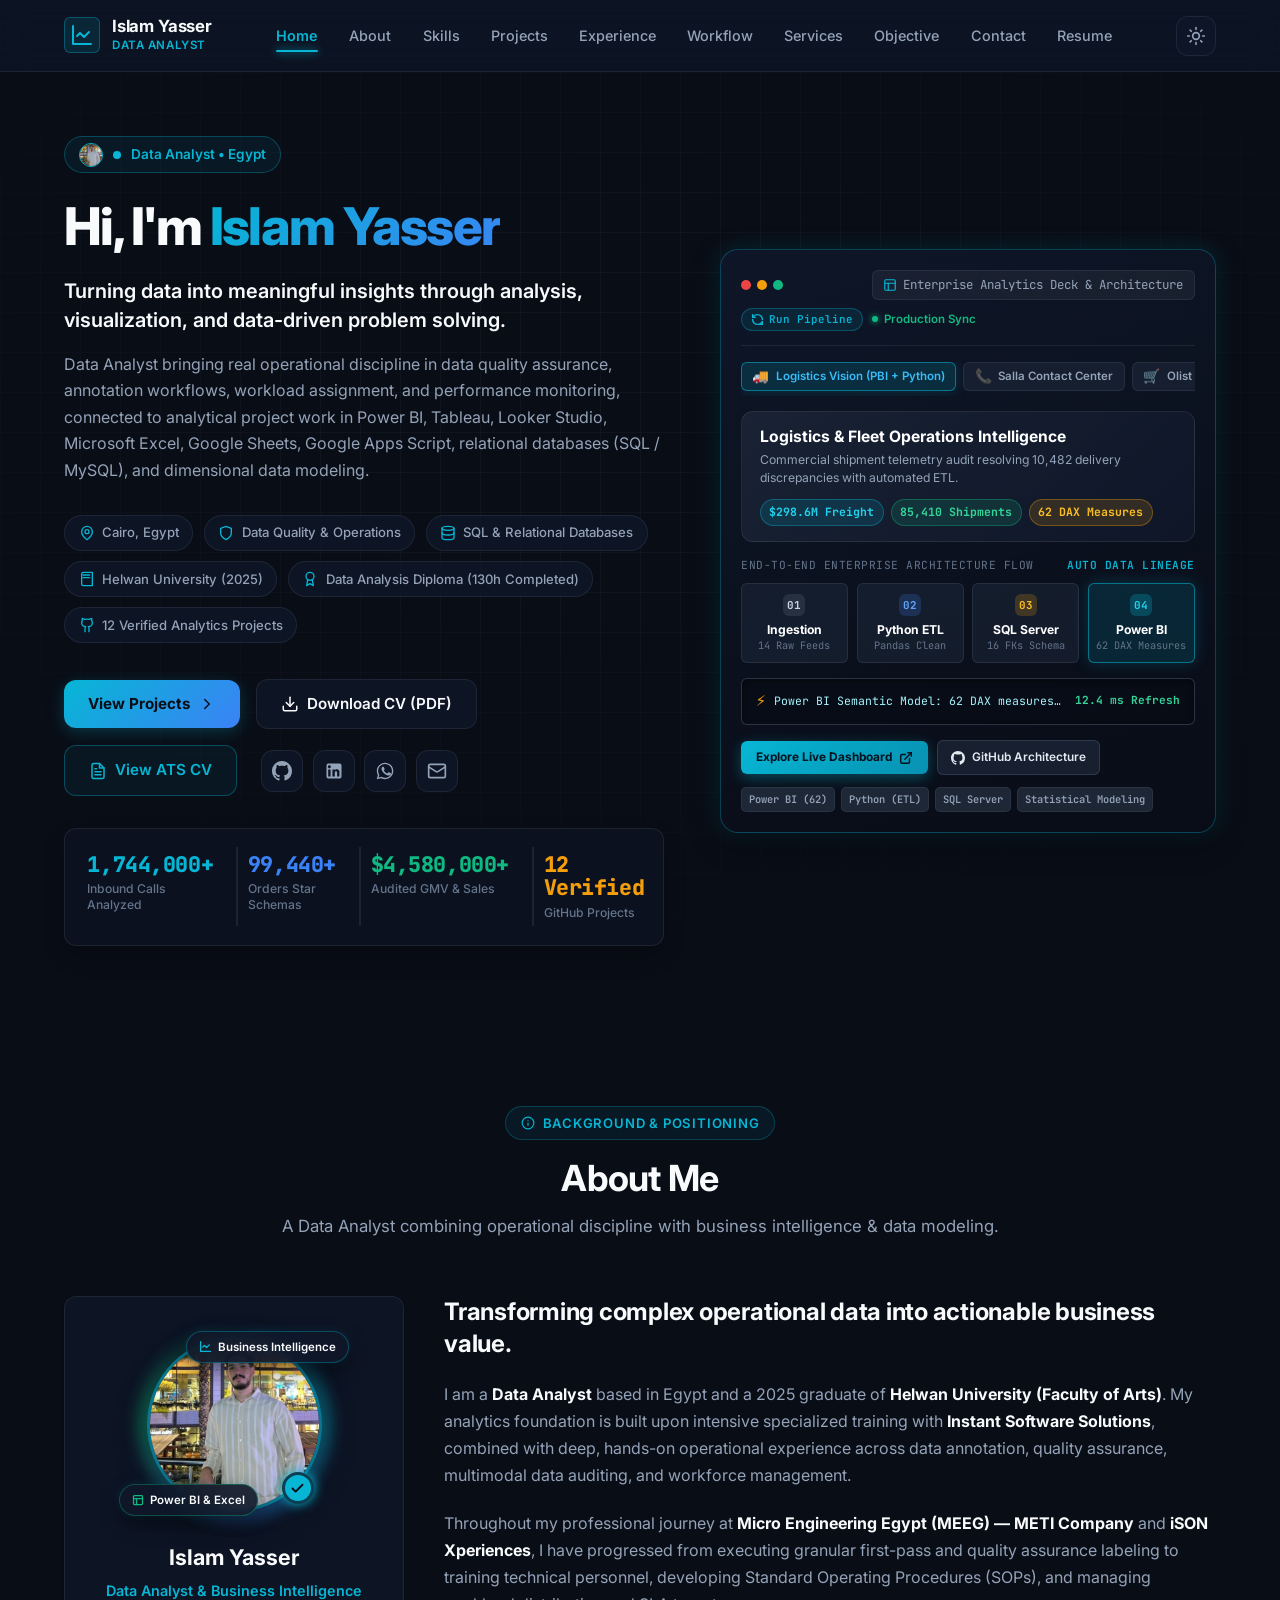
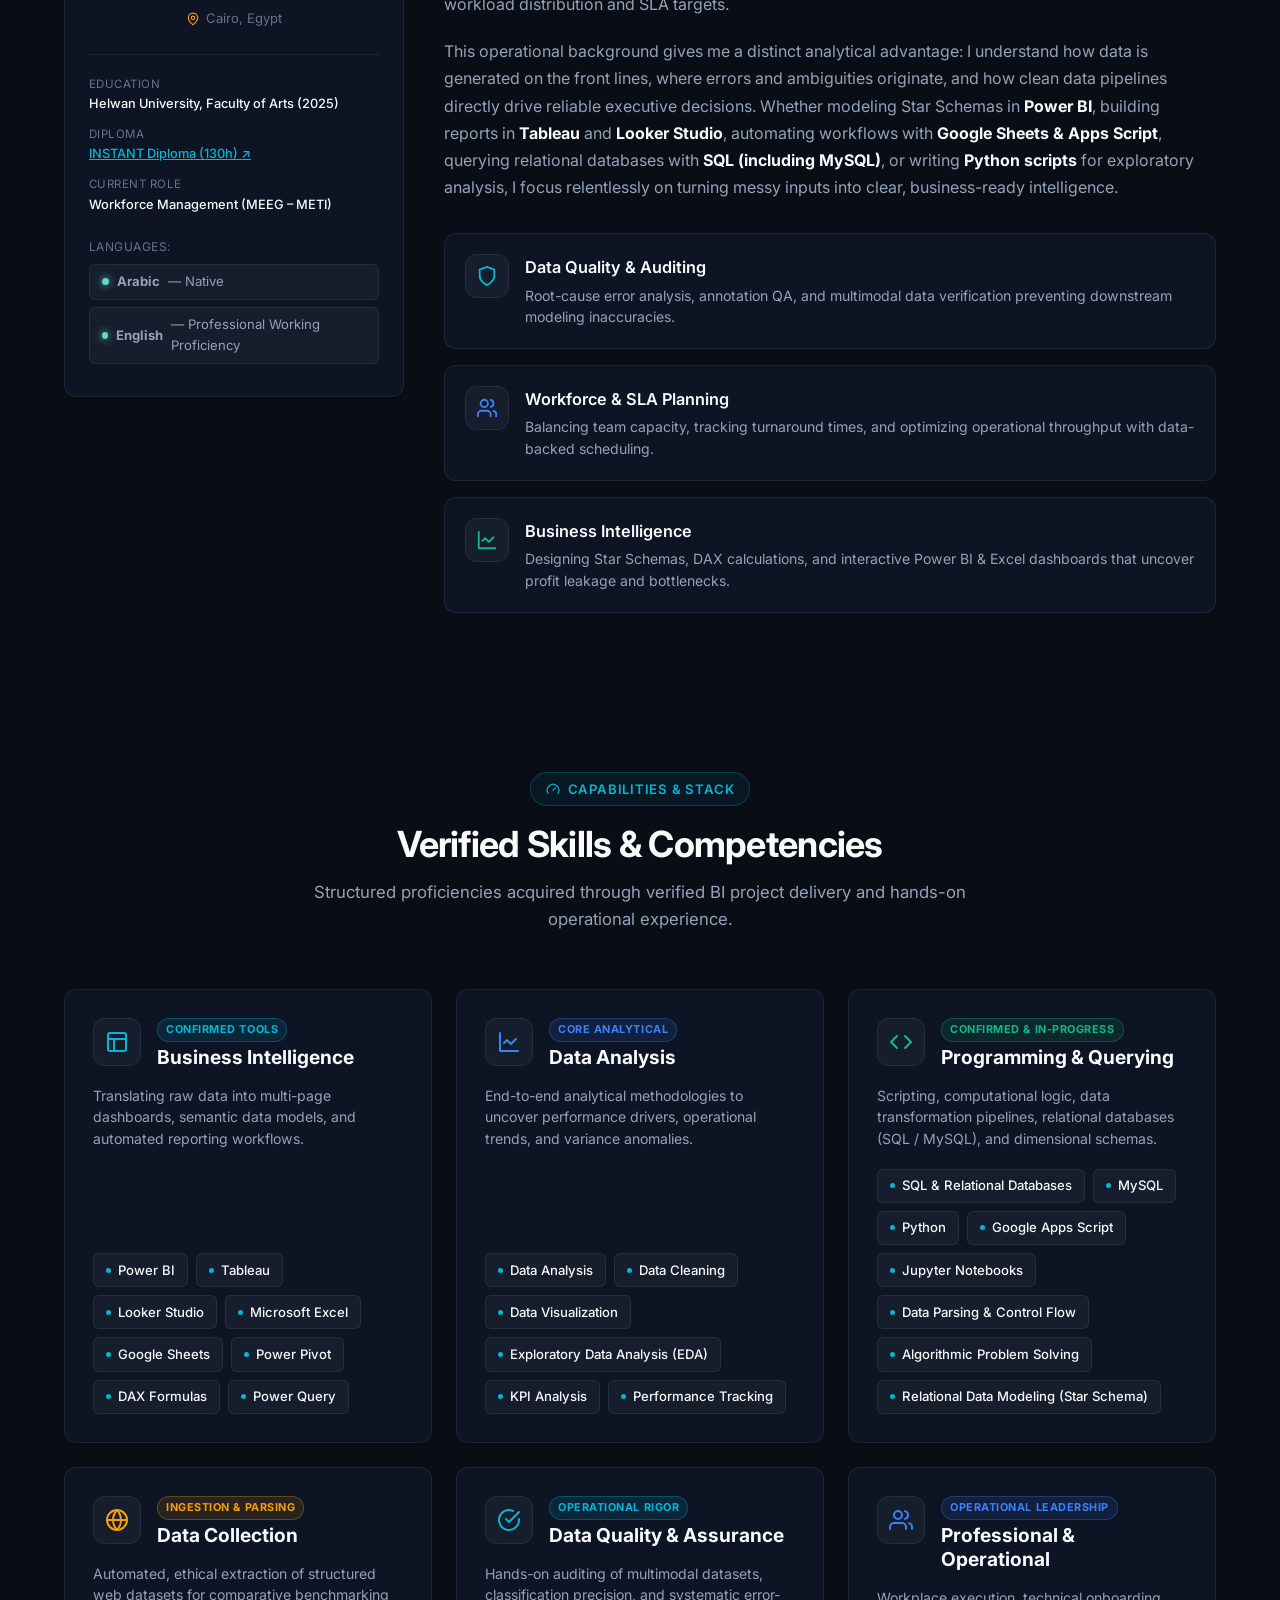
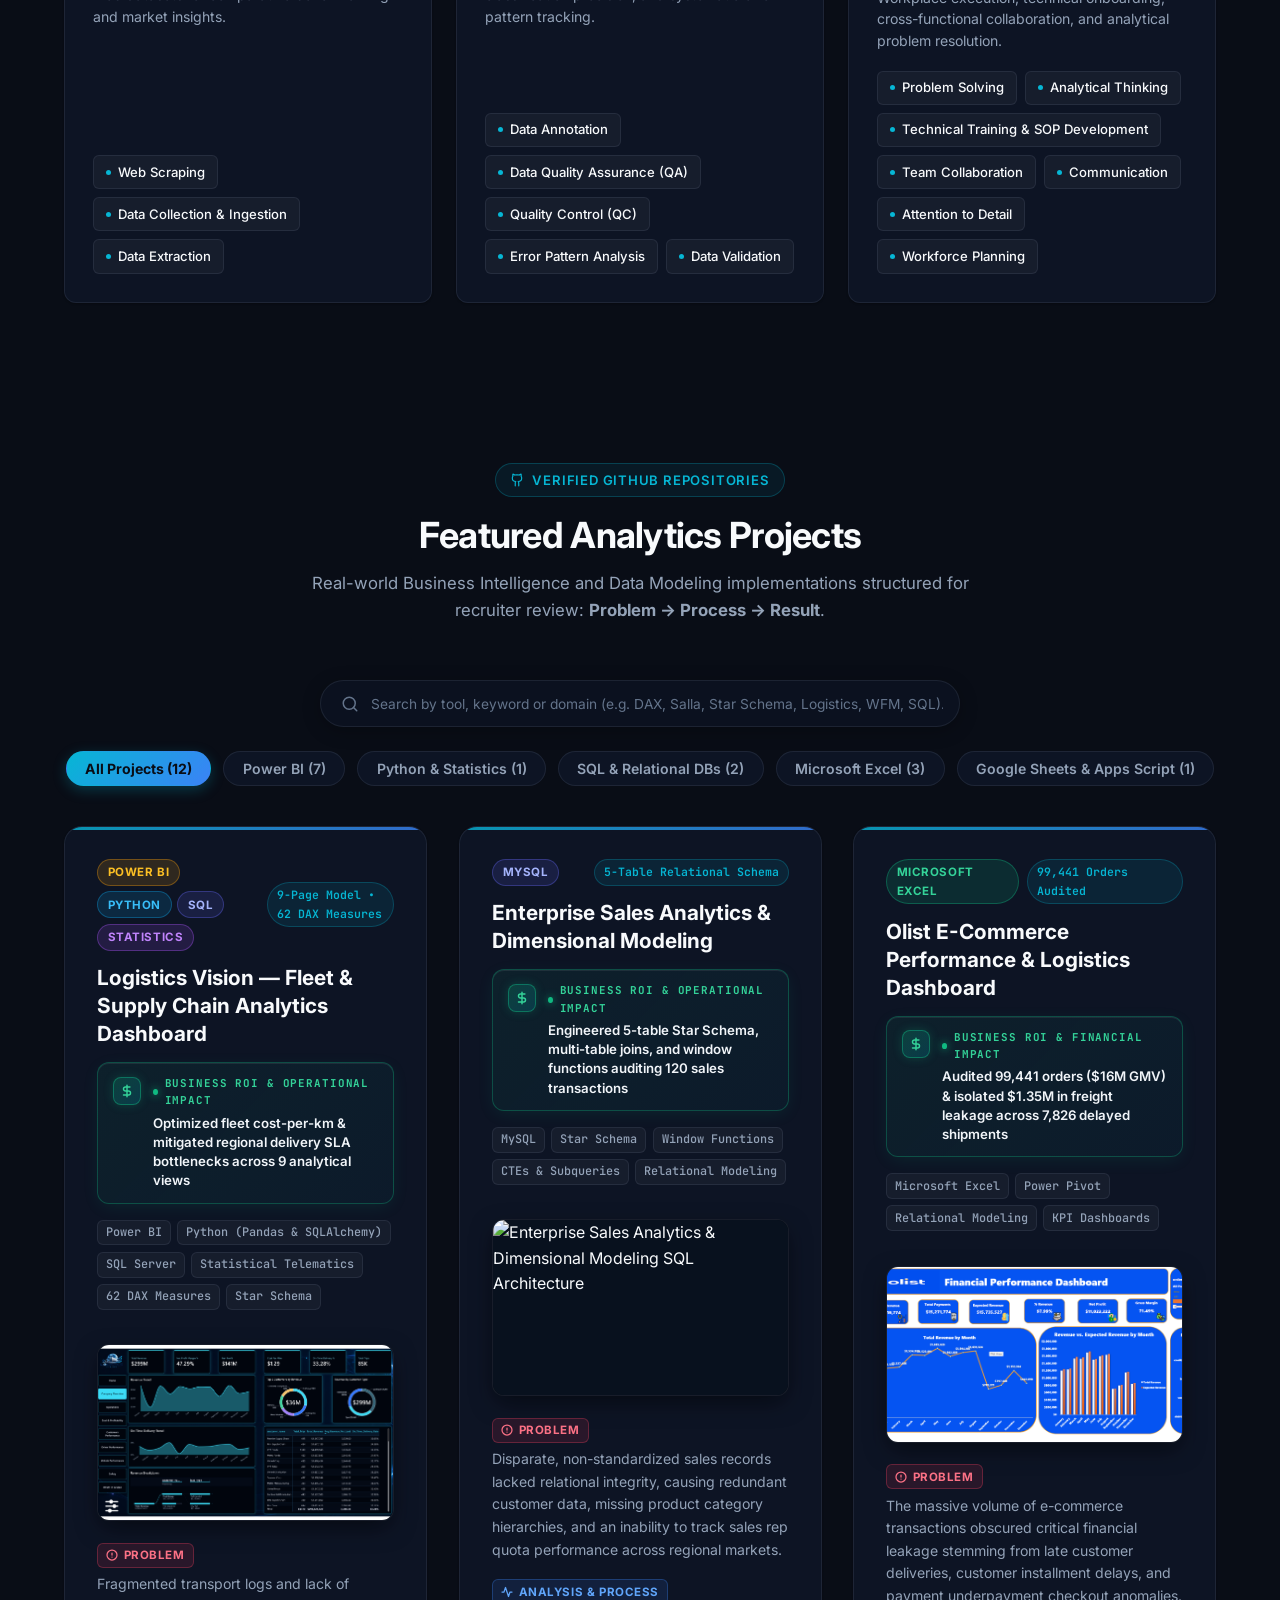
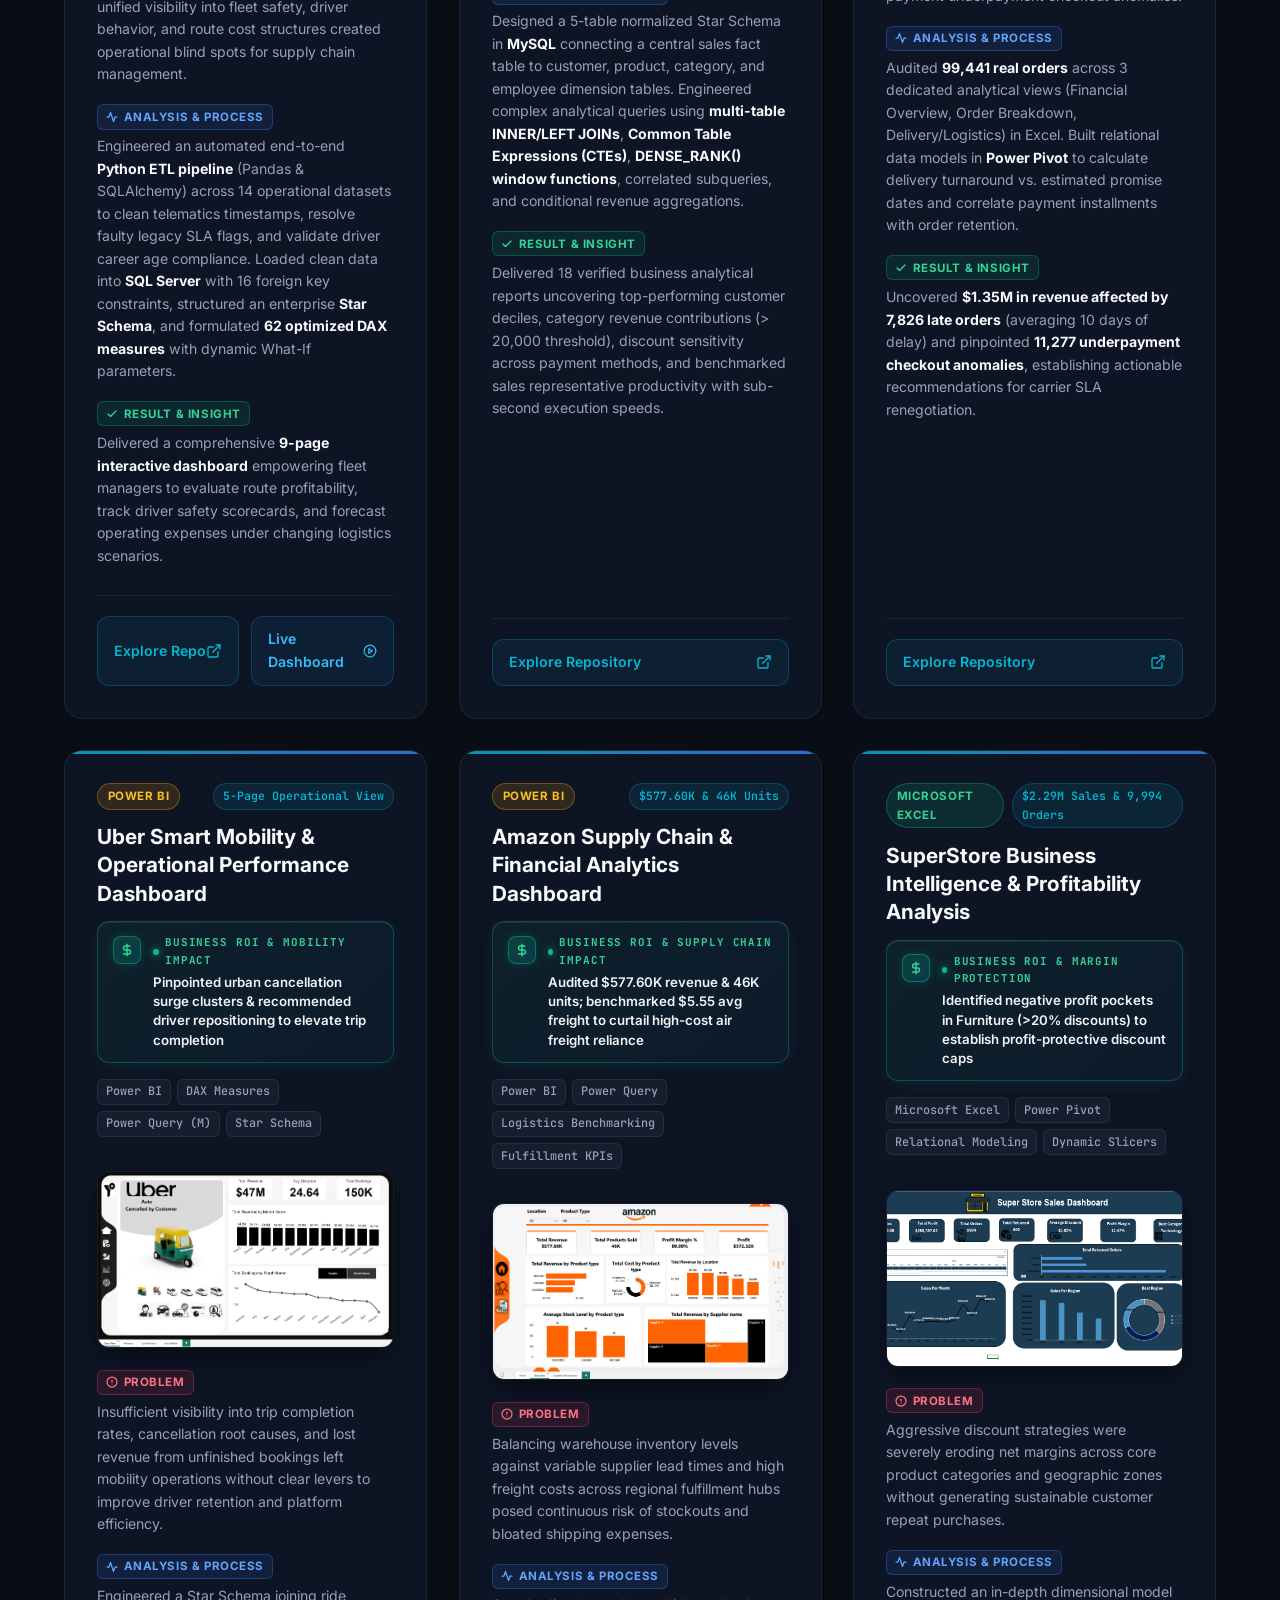
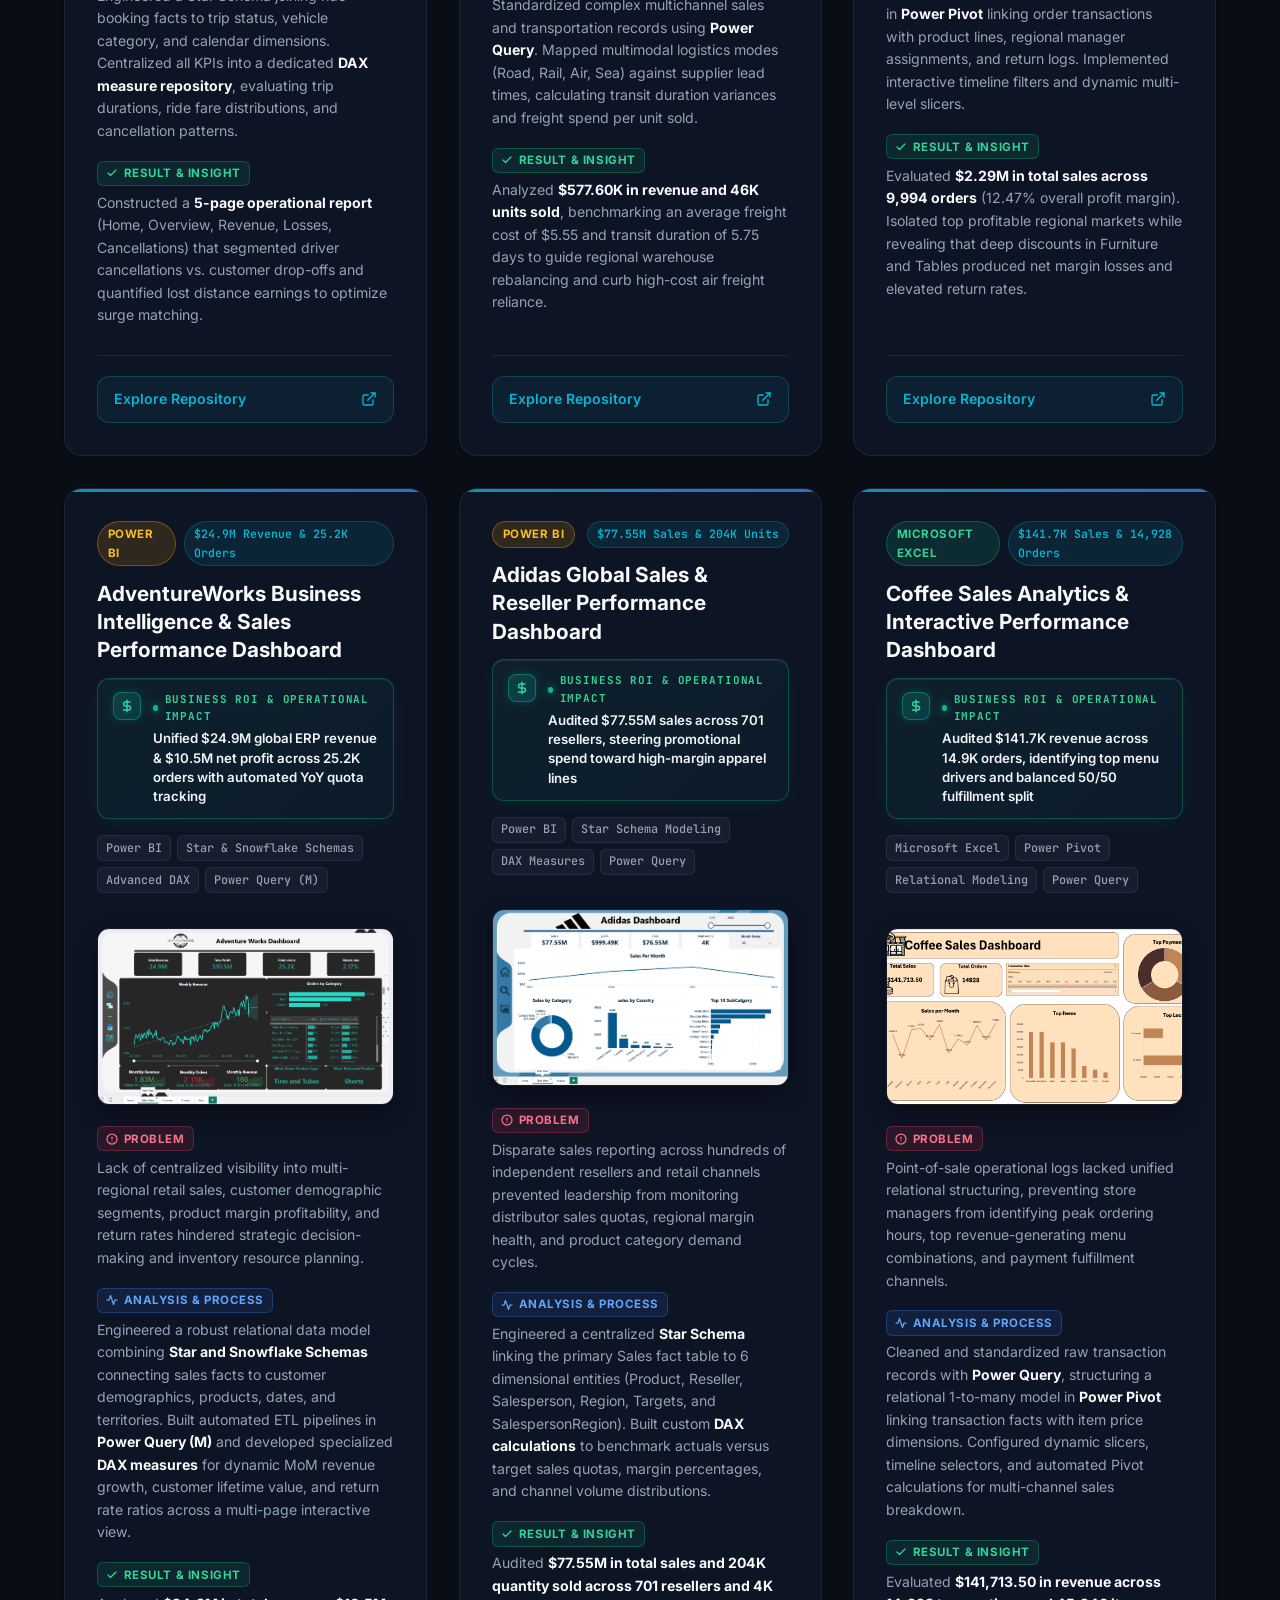
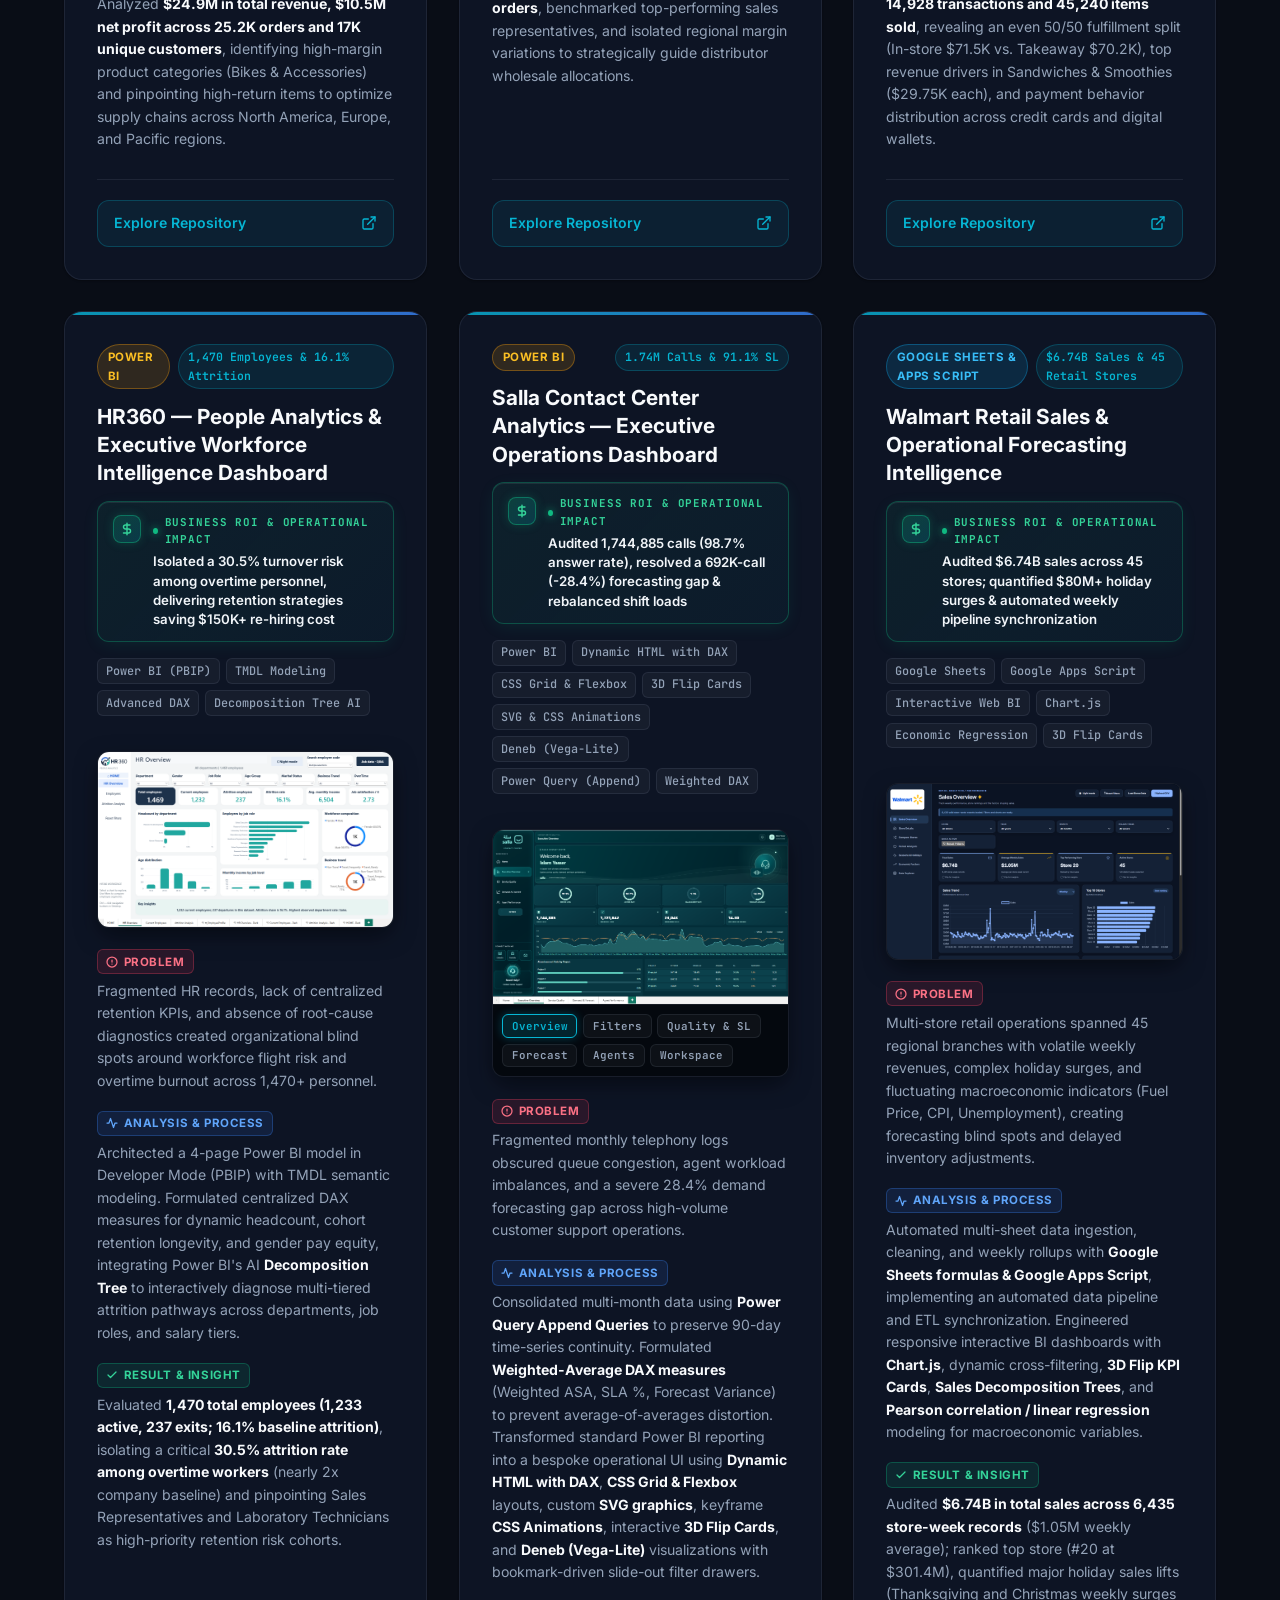
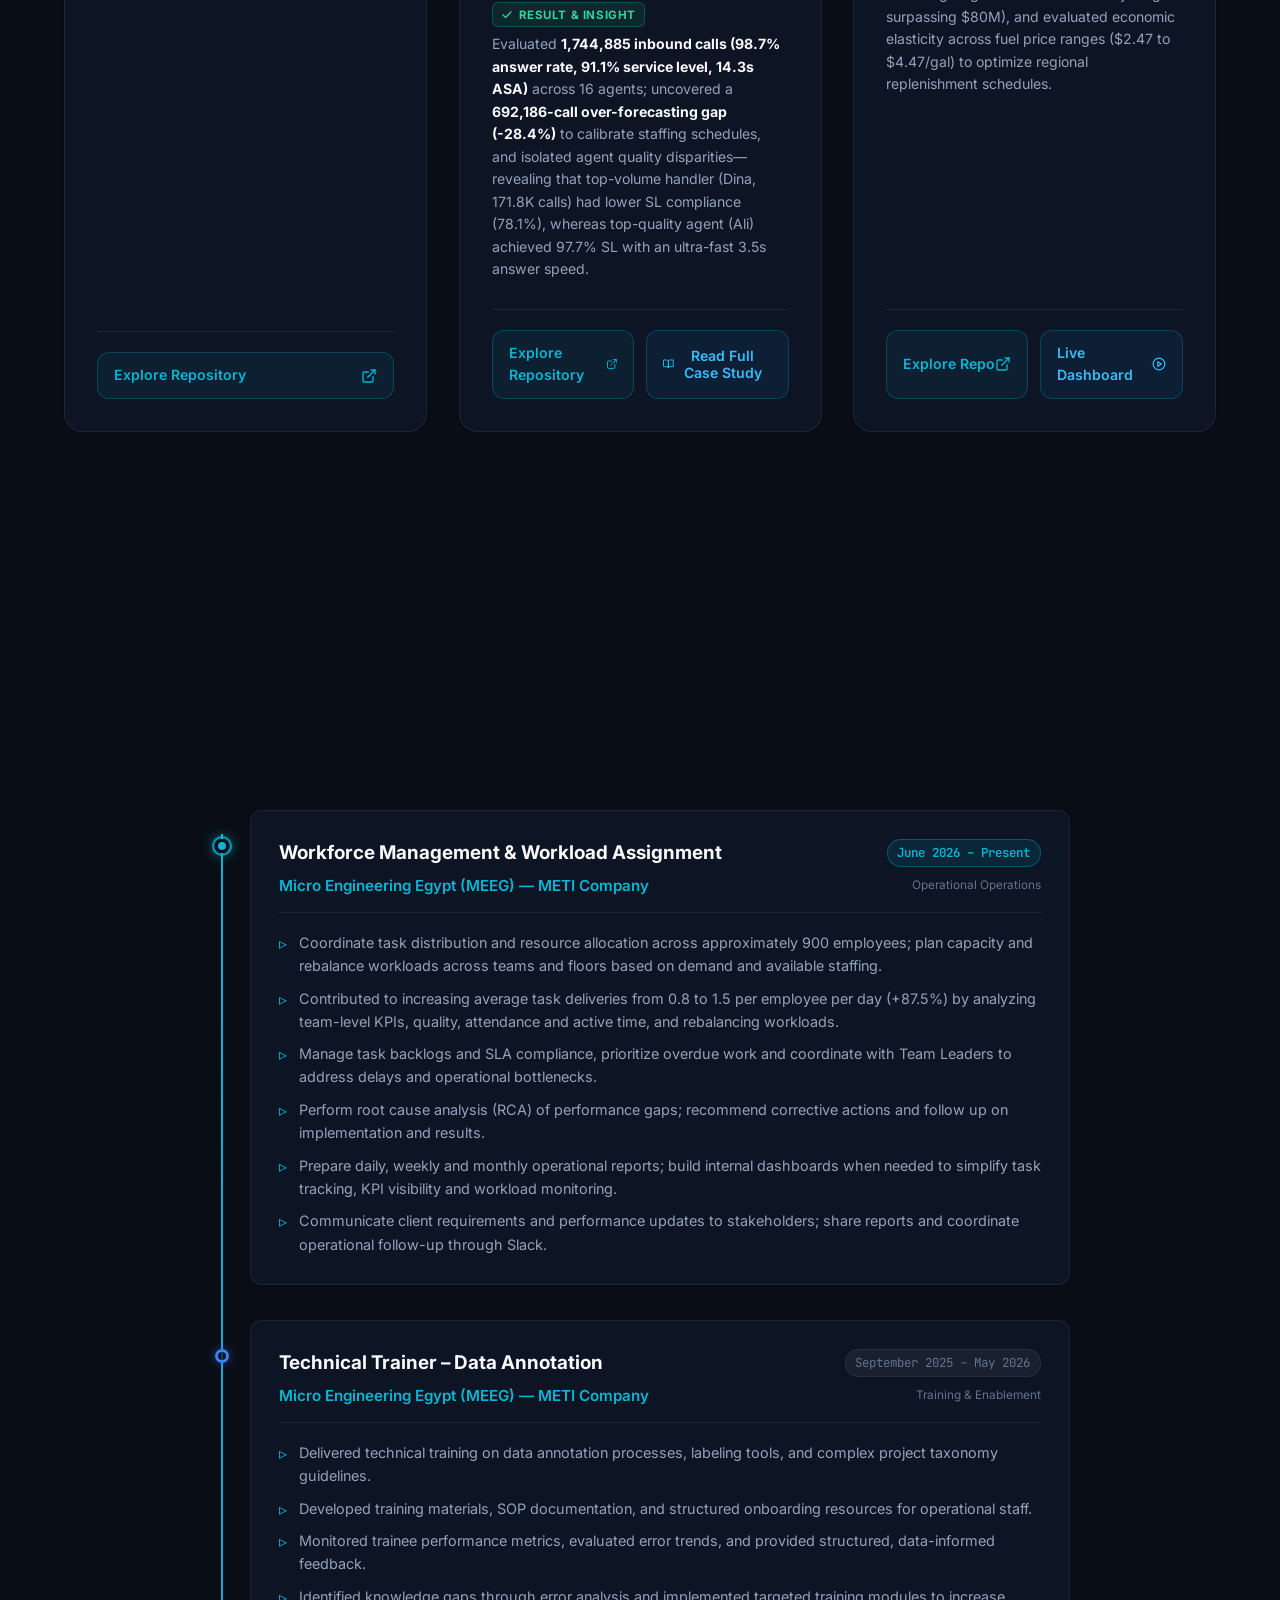
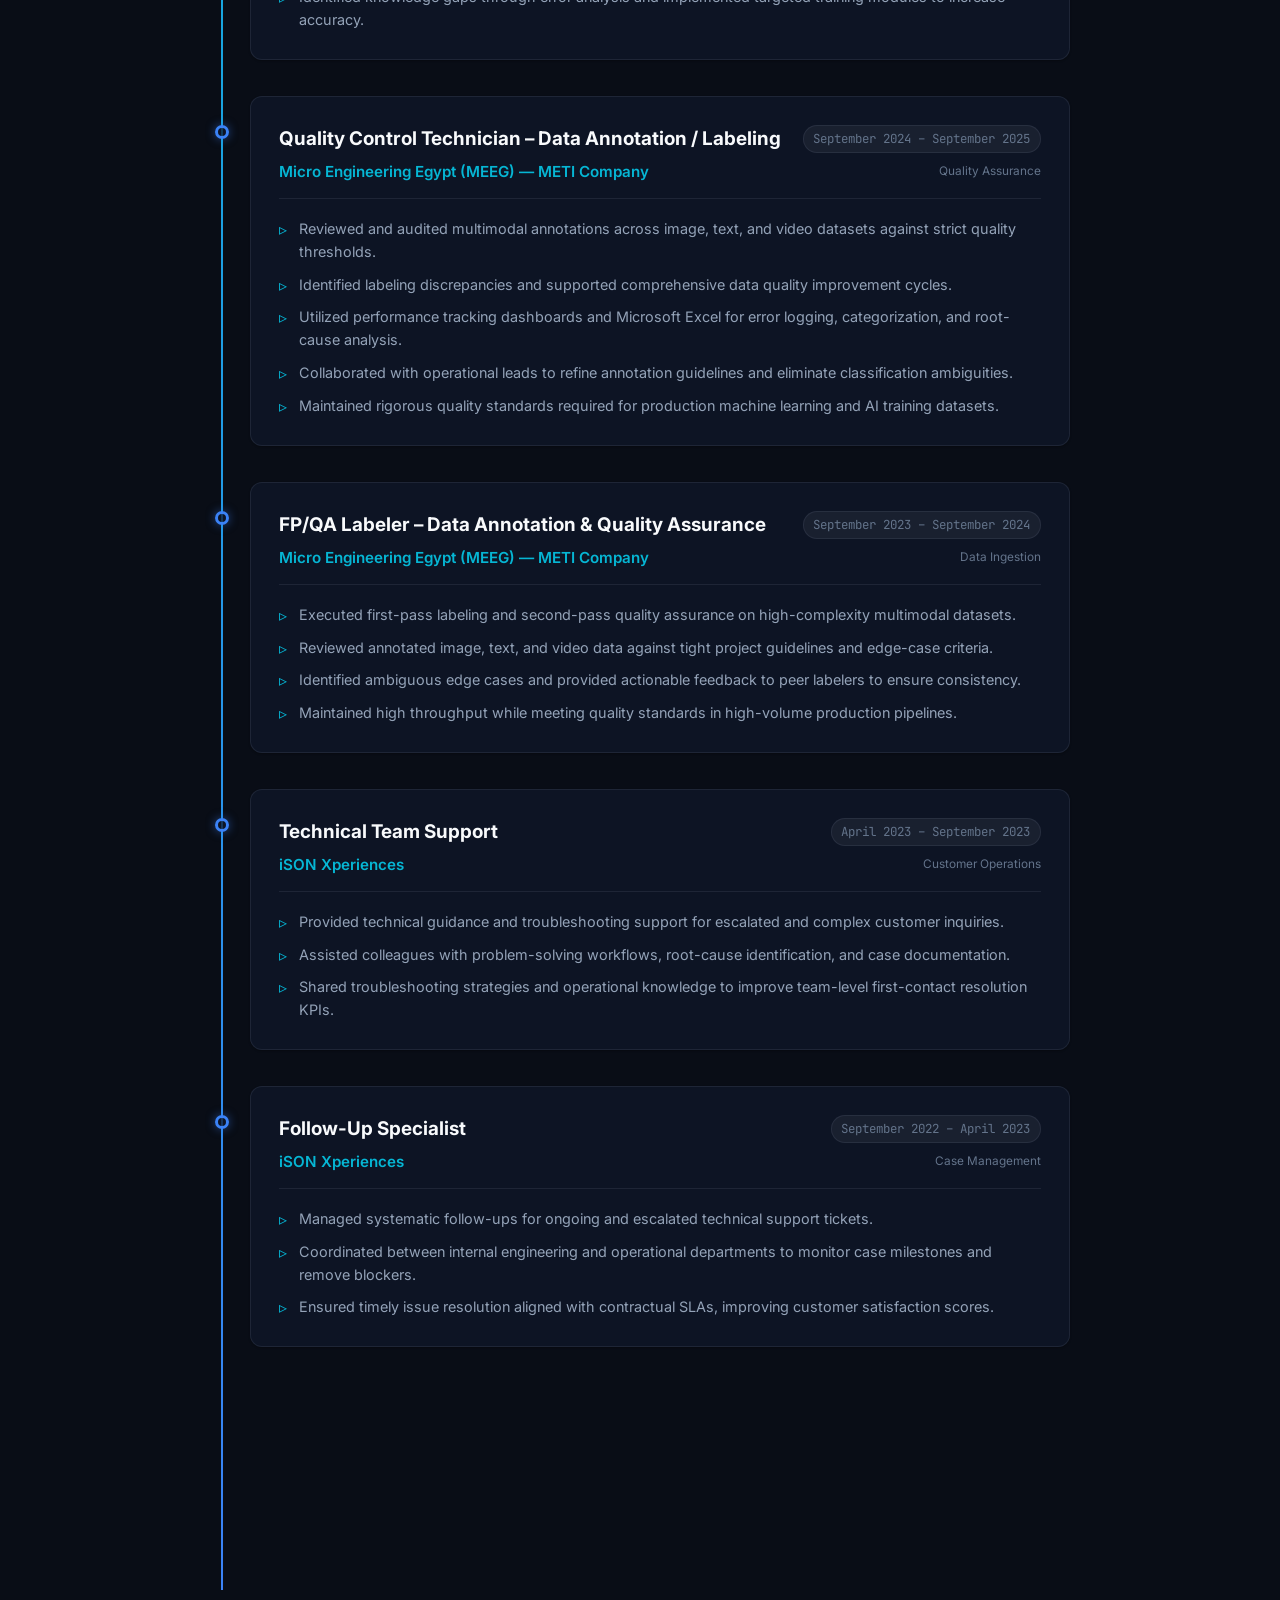
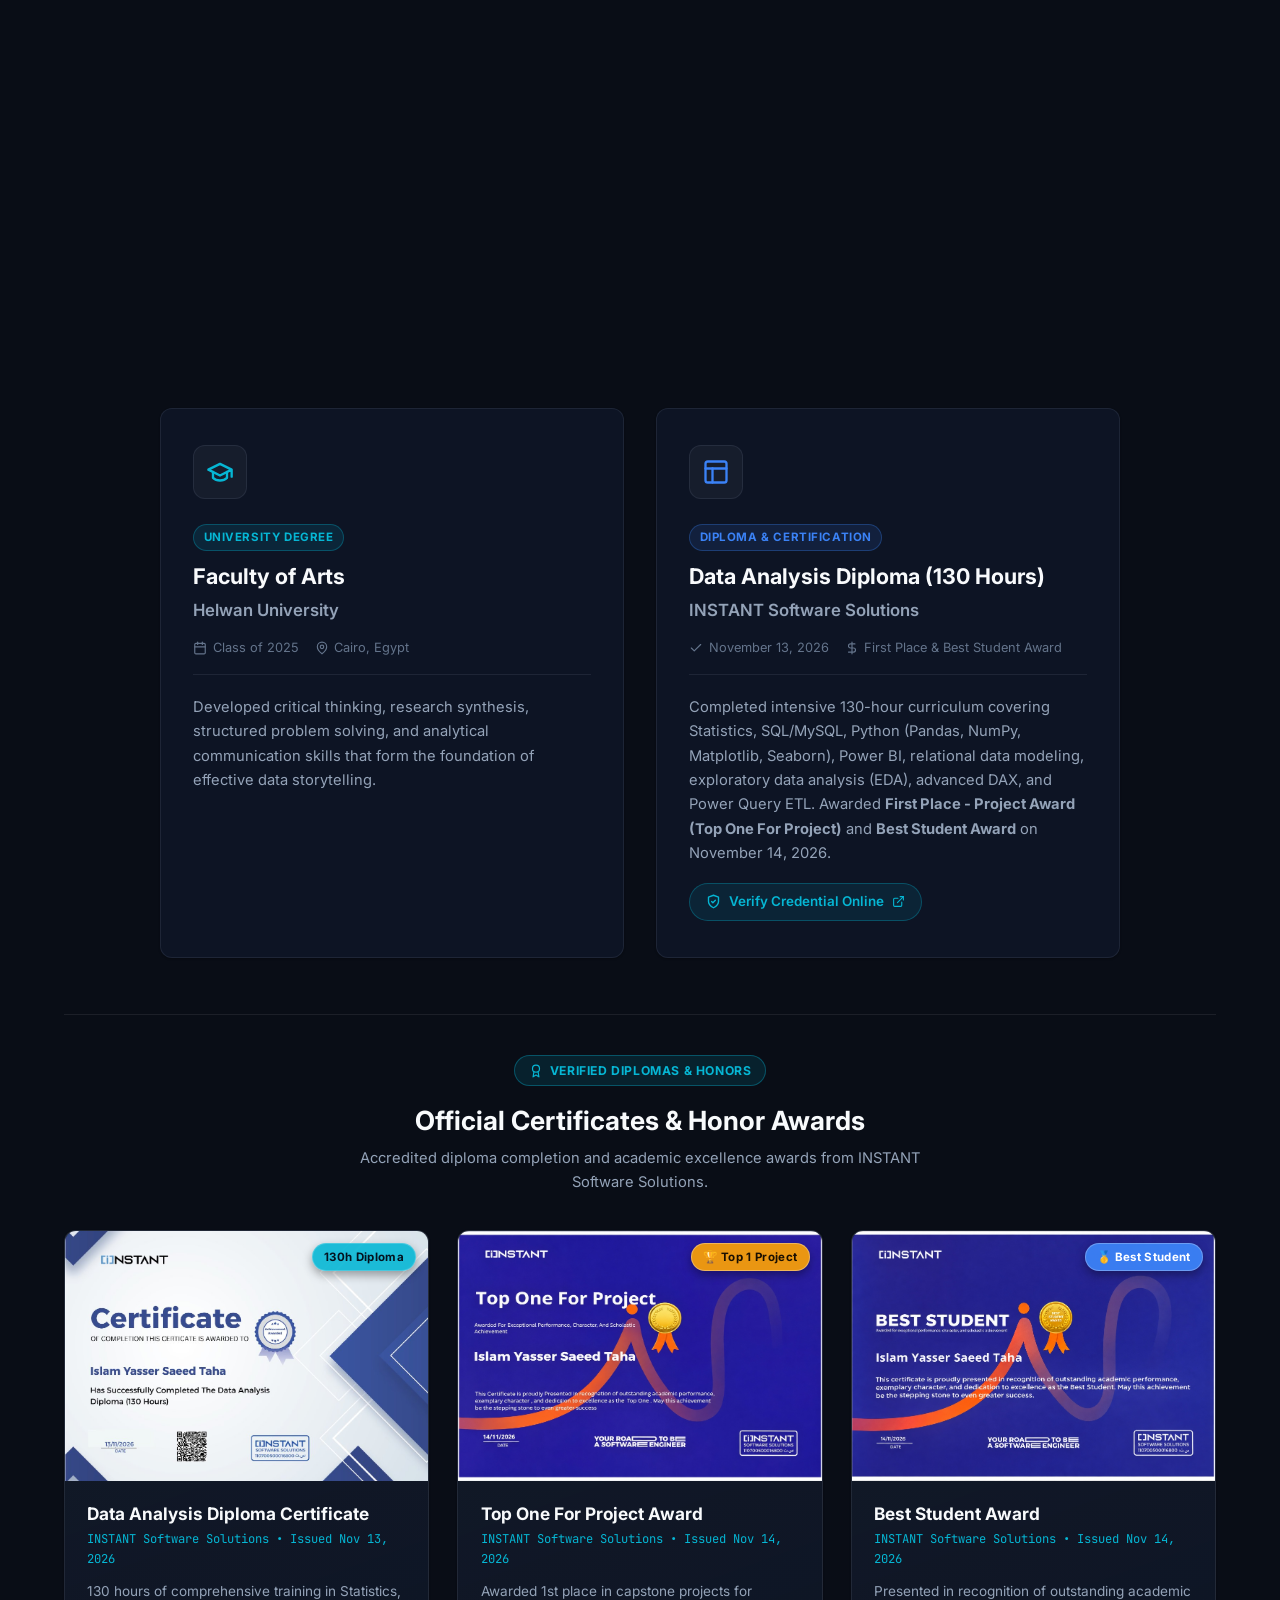
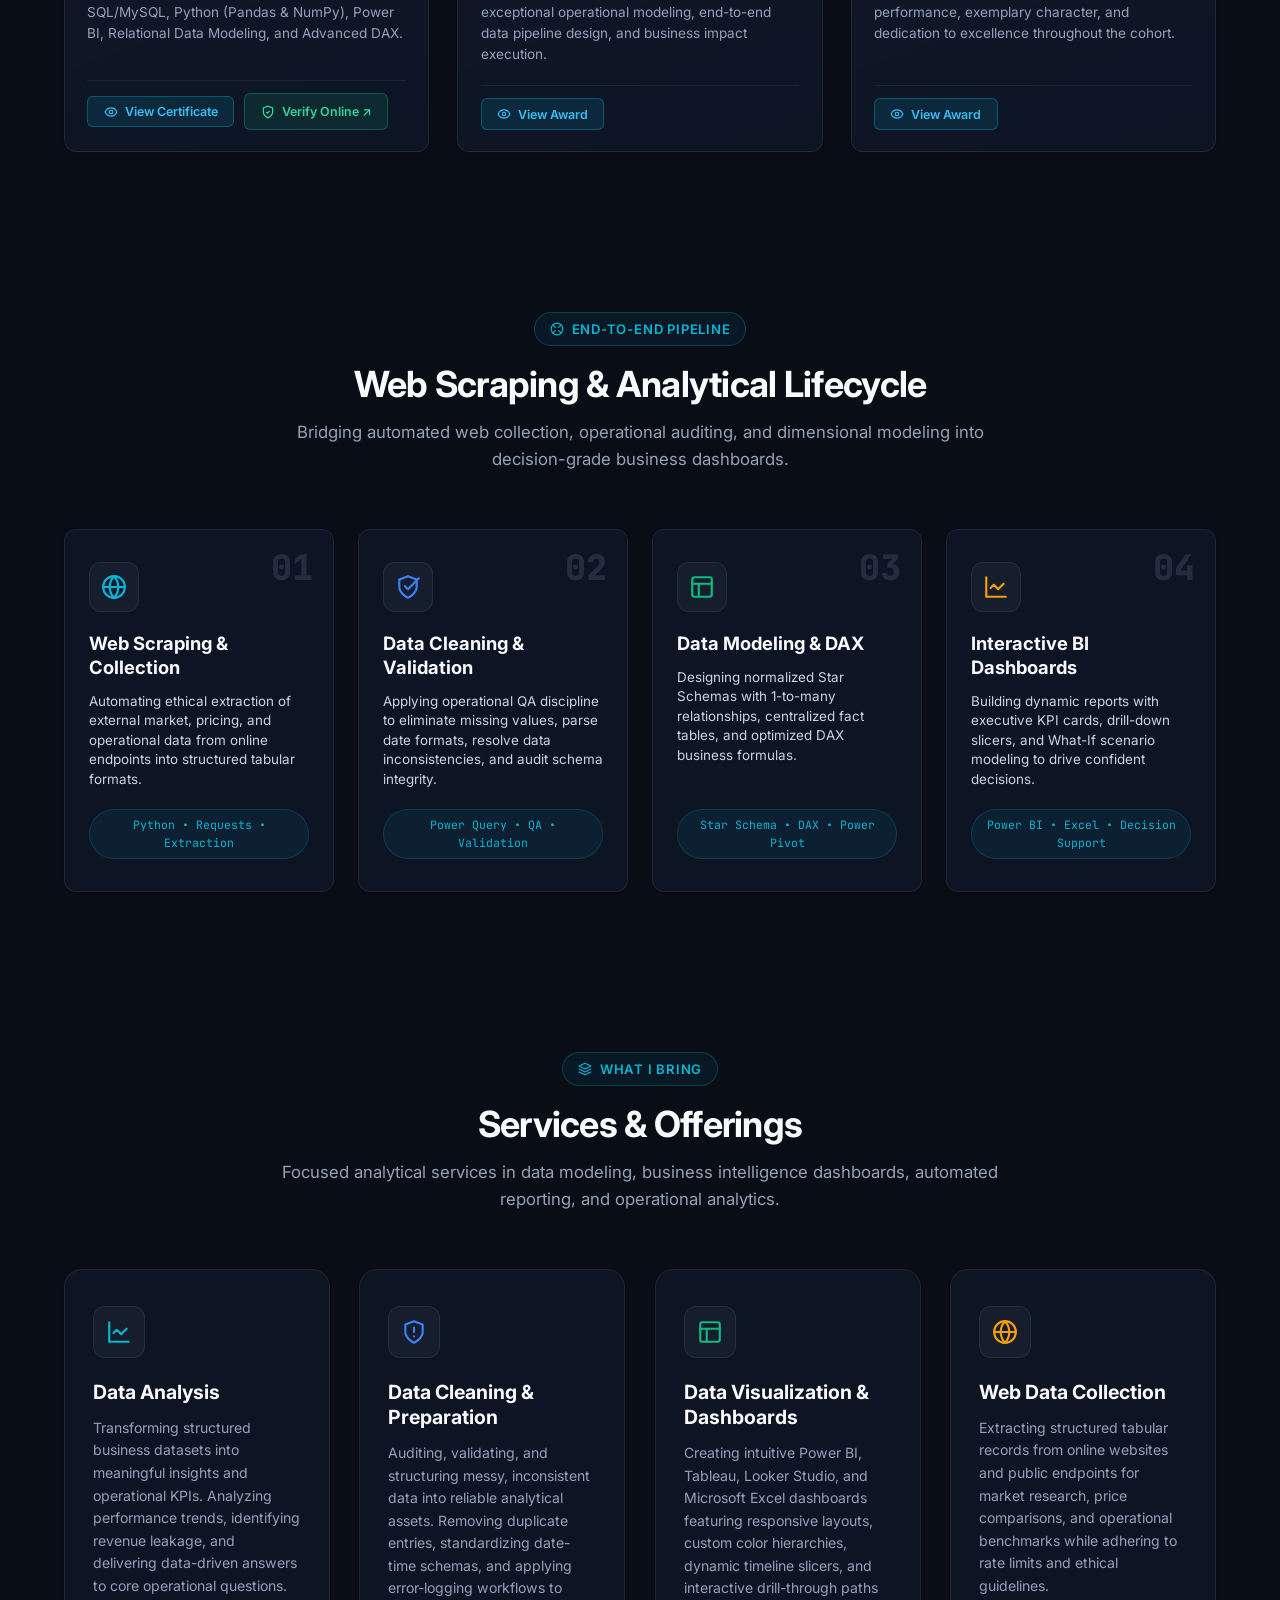
==== commit 859f612f: "feat(credentials): add official certificates showcase & update CV to latest version" ====
--- a/index.html
+++ b/index.html
@@ -71,7 +71,7 @@
         <li class="nav-item"><a href="#services" class="nav-link">Services</a></li>
         <li class="nav-item"><a href="#objective" class="nav-link">Objective</a></li>
         <li class="nav-item"><a href="#contact" class="nav-link">Contact</a></li>
-        <li class="nav-item"><a href="cv.html?v=20261021" target="_blank" class="nav-link">Resume</a></li>
+        <li class="nav-item"><a href="cv.html?v=20261119_v1" target="_blank" class="nav-link">Resume</a></li>
       </ul>
 
       <!-- Controls: Theme Toggle & Mobile Hamburger -->
@@ -166,11 +166,11 @@
               <span>View Projects</span>
               <svg width="18" height="18" viewBox="0 0 24 24" fill="none" stroke="currentColor" stroke-width="2" stroke-linecap="round" stroke-linejoin="round" aria-hidden="true"><path d="m9 18 6-6-6-6"/></svg>
             </a>
-            <a href="Islam-Yasser-Data-Analyst-Resume.pdf?v=20261115_v2" download="Islam-Yasser-Data-Analyst-Resume.pdf" class="btn btn-secondary" title="Download ATS Resume (PDF)">
+            <a href="Islam-Yasser-Data-Analyst-Resume.pdf?v=20261119_v1" download="Islam-Yasser-Data-Analyst-Resume.pdf" class="btn btn-secondary" title="Download ATS Resume (PDF)">
               <svg width="18" height="18" viewBox="0 0 24 24" fill="none" stroke="currentColor" stroke-width="2" stroke-linecap="round" stroke-linejoin="round" aria-hidden="true"><path d="M21 15v4a2 2 0 0 1-2 2H5a2 2 0 0 1-2-2v-4"/><polyline points="7 10 12 15 17 10"/><line x1="12" y1="15" x2="12" y2="3"/></svg>
               <span>Download CV (PDF)</span>
             </a>
-            <a href="cv.html?v=20261021" target="_blank" class="btn btn-outline" title="View &amp; Print ATS Resume / CV">
+            <a href="cv.html?v=20261119_v1" target="_blank" class="btn btn-outline" title="View &amp; Print ATS Resume / CV">
               <svg width="18" height="18" viewBox="0 0 24 24" fill="none" stroke="currentColor" stroke-width="2" stroke-linecap="round" stroke-linejoin="round" aria-hidden="true"><path d="M14 2H6a2 2 0 0 0-2 2v16a2 2 0 0 0 2 2h12a2 2 0 0 0 2-2V8z"/><polyline points="14 2 14 8 20 8"/><line x1="16" y1="13" x2="8" y2="13"/><line x1="16" y1="17" x2="8" y2="17"/><polyline points="10 9 9 9 8 9"/></svg>
               <span>View ATS CV</span>
             </a>
@@ -2112,6 +2112,99 @@
 
         </div>
 
+        <!-- Official Credentials & Awards Showcase -->
+        <div class="certificates-showcase reveal-on-scroll">
+          <div class="certificates-header text-center">
+            <span class="cert-showcase-badge">
+              <svg width="14" height="14" viewBox="0 0 24 24" fill="none" stroke="currentColor" stroke-width="2" stroke-linecap="round" stroke-linejoin="round" aria-hidden="true"><circle cx="12" cy="8" r="6"/><path d="M15.477 12.89 17 22l-5-3-5 3 1.523-9.11"/></svg>
+              <span>Verified Diplomas &amp; Honors</span>
+            </span>
+            <h3 class="certificates-title">Official Certificates &amp; Honor Awards</h3>
+            <p class="certificates-subtitle">Accredited diploma completion and academic excellence awards from INSTANT Software Solutions.</p>
+          </div>
+
+          <div class="certificates-grid">
+            <!-- Cert 1: Data Analysis Diploma -->
+            <div class="cert-card glass-card">
+              <div class="cert-img-wrapper" data-gallery-item data-img="img/certificate-data-analysis-diploma.jpg" data-title="Data Analysis Diploma (130 Hours) Certificate" data-subtitle="INSTANT Software Solutions • Issued Nov 13, 2026 • Verified Credential with QR Code">
+                <img src="img/certificate-data-analysis-diploma.jpg" alt="Data Analysis Diploma (130 Hours) - INSTANT Software Solutions" class="cert-img" loading="lazy" width="600" height="424">
+                <div class="cert-overlay">
+                  <span class="cert-zoom-btn">
+                    <svg width="18" height="18" viewBox="0 0 24 24" fill="none" stroke="currentColor" stroke-width="2" stroke-linecap="round" stroke-linejoin="round" aria-hidden="true"><circle cx="11" cy="11" r="8"/><line x1="21" y1="21" x2="16.65" y2="16.65"/><line x1="11" y1="8" x2="11" y2="14"/><line x1="8" y1="11" x2="14" y2="11"/></svg>
+                    <span>Inspect Certificate</span>
+                  </span>
+                </div>
+                <span class="cert-pill-tag tag-diploma">130h Diploma</span>
+              </div>
+              <div class="cert-info">
+                <h4 class="cert-name">Data Analysis Diploma Certificate</h4>
+                <div class="cert-issuer">INSTANT Software Solutions • Issued Nov 13, 2026</div>
+                <p class="cert-desc">130 hours of comprehensive training in Statistics, SQL/MySQL, Python (Pandas &amp; NumPy), Power BI, Relational Data Modeling, and Advanced DAX.</p>
+                <div class="cert-actions">
+                  <button type="button" class="btn-cert-view" onclick="this.closest('.cert-card').querySelector('.cert-img-wrapper').click()">
+                    <svg width="14" height="14" viewBox="0 0 24 24" fill="none" stroke="currentColor" stroke-width="2"><path d="M2 12s3-7 10-7 10 7 10 7-3 7-10 7-10-7-10-7Z"/><circle cx="12" cy="12" r="3"/></svg>
+                    <span>View Certificate</span>
+                  </button>
+                  <a href="https://certification.instanteg.com/certificates/check/775ea59e-e1e3-4eb1-b94d-9f921512822c" target="_blank" rel="noopener noreferrer" class="btn-cert-verify" title="Verify Online via Official Portal">
+                    <svg width="14" height="14" viewBox="0 0 24 24" fill="none" stroke="currentColor" stroke-width="2.2"><path d="M12 22s8-4 8-10V5l-8-3-8 3v7c0 6 8 10 8 10z"/><path d="m9 12 2 2 4-4"/></svg>
+                    <span>Verify Online ↗</span>
+                  </a>
+                </div>
+              </div>
+            </div>
+
+            <!-- Cert 2: Top One For Project Award -->
+            <div class="cert-card glass-card">
+              <div class="cert-img-wrapper" data-gallery-item data-img="img/certificate-top-one-project.jpg" data-title="Top One For Project Award Certificate" data-subtitle="INSTANT Software Solutions • Issued Nov 14, 2026 • 1st Place Project Award">
+                <img src="img/certificate-top-one-project.jpg" alt="Top One For Project Award - INSTANT Software Solutions" class="cert-img" loading="lazy" width="600" height="400">
+                <div class="cert-overlay">
+                  <span class="cert-zoom-btn">
+                    <svg width="18" height="18" viewBox="0 0 24 24" fill="none" stroke="currentColor" stroke-width="2" stroke-linecap="round" stroke-linejoin="round" aria-hidden="true"><circle cx="11" cy="11" r="8"/><line x1="21" y1="21" x2="16.65" y2="16.65"/><line x1="11" y1="8" x2="11" y2="14"/><line x1="8" y1="11" x2="14" y2="11"/></svg>
+                    <span>Inspect Award</span>
+                  </span>
+                </div>
+                <span class="cert-pill-tag tag-award">🏆 Top 1 Project</span>
+              </div>
+              <div class="cert-info">
+                <h4 class="cert-name">Top One For Project Award</h4>
+                <div class="cert-issuer">INSTANT Software Solutions • Issued Nov 14, 2026</div>
+                <p class="cert-desc">Awarded 1st place in capstone projects for exceptional operational modeling, end-to-end data pipeline design, and business impact execution.</p>
+                <div class="cert-actions">
+                  <button type="button" class="btn-cert-view" onclick="this.closest('.cert-card').querySelector('.cert-img-wrapper').click()">
+                    <svg width="14" height="14" viewBox="0 0 24 24" fill="none" stroke="currentColor" stroke-width="2"><path d="M2 12s3-7 10-7 10 7 10 7-3 7-10 7-10-7-10-7Z"/><circle cx="12" cy="12" r="3"/></svg>
+                    <span>View Award</span>
+                  </button>
+                </div>
+              </div>
+            </div>
+
+            <!-- Cert 3: Best Student Award -->
+            <div class="cert-card glass-card">
+              <div class="cert-img-wrapper" data-gallery-item data-img="img/certificate-best-student.jpg" data-title="Best Student Award Certificate" data-subtitle="INSTANT Software Solutions • Issued Nov 14, 2026 • Best Student Recognition">
+                <img src="img/certificate-best-student.jpg" alt="Best Student Award - INSTANT Software Solutions" class="cert-img" loading="lazy" width="600" height="400">
+                <div class="cert-overlay">
+                  <span class="cert-zoom-btn">
+                    <svg width="18" height="18" viewBox="0 0 24 24" fill="none" stroke="currentColor" stroke-width="2" stroke-linecap="round" stroke-linejoin="round" aria-hidden="true"><circle cx="11" cy="11" r="8"/><line x1="21" y1="21" x2="16.65" y2="16.65"/><line x1="11" y1="8" x2="11" y2="14"/><line x1="8" y1="11" x2="14" y2="11"/></svg>
+                    <span>Inspect Award</span>
+                  </span>
+                </div>
+                <span class="cert-pill-tag tag-honor">🥇 Best Student</span>
+              </div>
+              <div class="cert-info">
+                <h4 class="cert-name">Best Student Award</h4>
+                <div class="cert-issuer">INSTANT Software Solutions • Issued Nov 14, 2026</div>
+                <p class="cert-desc">Presented in recognition of outstanding academic performance, exemplary character, and dedication to excellence throughout the cohort.</p>
+                <div class="cert-actions">
+                  <button type="button" class="btn-cert-view" onclick="this.closest('.cert-card').querySelector('.cert-img-wrapper').click()">
+                    <svg width="14" height="14" viewBox="0 0 24 24" fill="none" stroke="currentColor" stroke-width="2"><path d="M2 12s3-7 10-7 10 7 10 7-3 7-10 7-10-7-10-7Z"/><circle cx="12" cy="12" r="3"/></svg>
+                    <span>View Award</span>
+                  </button>
+                </div>
+              </div>
+            </div>
+          </div>
+        </div>
+
       </div>
     </section>
 
@@ -2629,7 +2722,7 @@
           <li><a href="#projects">Retail &amp; Sales Star Schemas</a></li>
           <li><a href="#projects">Supply Chain &amp; Logistics BI</a></li>
           <li><a href="#projects">Google Sheets &amp; Apps Script</a></li>
-          <li><a href="cv.html?v=20261021" target="_blank" rel="noopener noreferrer" class="footer-resume-link">&rarr; View &amp; Download ATS Resume</a></li>
+          <li><a href="cv.html?v=20261119_v1" target="_blank" rel="noopener noreferrer" class="footer-resume-link">&rarr; View &amp; Download ATS Resume</a></li>
         </ul>
       </div>
 
--- a/css/style.css
+++ b/css/style.css
@@ -3224,6 +3224,256 @@
   box-shadow: 0 4px 16px rgba(6, 182, 212, 0.25);
 }
 
+/* ==========================================================================
+   Education & Training: Official Certificates & Honors Showcase
+   ========================================================================== */
+.certificates-showcase {
+  margin-top: 3.5rem;
+  padding-top: 2.5rem;
+  border-top: 1px solid rgba(255, 255, 255, 0.08);
+}
+
+.cert-showcase-badge {
+  display: inline-flex;
+  align-items: center;
+  gap: 0.45rem;
+  padding: 0.3rem 0.85rem;
+  border-radius: var(--radius-pill);
+  background: rgba(6, 182, 212, 0.12);
+  border: 1px solid rgba(6, 182, 212, 0.35);
+  color: var(--accent-cyan);
+  font-size: 0.76rem;
+  font-weight: 700;
+  text-transform: uppercase;
+  letter-spacing: 0.05em;
+  margin-bottom: 0.8rem;
+}
+
+.certificates-title {
+  font-size: 1.65rem;
+  font-weight: 700;
+  color: var(--text-primary);
+  margin-bottom: 0.4rem;
+}
+
+.certificates-subtitle {
+  font-size: 0.92rem;
+  color: var(--text-secondary);
+  max-width: 620px;
+  margin: 0 auto 2.2rem;
+  line-height: 1.6;
+}
+
+.certificates-grid {
+  display: grid;
+  grid-template-columns: repeat(3, 1fr);
+  gap: 1.75rem;
+}
+
+.cert-card {
+  padding: 0;
+  border-radius: var(--radius-md);
+  overflow: hidden;
+  display: flex;
+  flex-direction: column;
+  transition: transform var(--transition-base), box-shadow var(--transition-base), border-color var(--transition-base);
+  border: 1px solid rgba(255, 255, 255, 0.08);
+  background: linear-gradient(160deg, rgba(30, 41, 59, 0.5) 0%, rgba(15, 23, 42, 0.75) 100%);
+}
+
+.cert-card:hover {
+  transform: translateY(-5px);
+  border-color: rgba(6, 182, 212, 0.45);
+  box-shadow: 0 16px 36px -10px rgba(0, 0, 0, 0.5), 0 0 20px rgba(6, 182, 212, 0.2);
+}
+
+.cert-img-wrapper {
+  position: relative;
+  width: 100%;
+  aspect-ratio: 16 / 11;
+  background: #090d16;
+  overflow: hidden;
+  cursor: pointer;
+}
+
+.cert-img {
+  width: 100%;
+  height: 100%;
+  object-fit: cover;
+  transition: transform 0.45s cubic-bezier(0.16, 1, 0.3, 1);
+  display: block;
+}
+
+.cert-img-wrapper:hover .cert-img {
+  transform: scale(1.05);
+}
+
+.cert-overlay {
+  position: absolute;
+  inset: 0;
+  background: rgba(9, 13, 22, 0.65);
+  backdrop-filter: blur(2px);
+  -webkit-backdrop-filter: blur(2px);
+  display: flex;
+  align-items: center;
+  justify-content: center;
+  opacity: 0;
+  transition: opacity 0.25s ease;
+}
+
+.cert-img-wrapper:hover .cert-overlay {
+  opacity: 1;
+}
+
+.cert-zoom-btn {
+  display: inline-flex;
+  align-items: center;
+  gap: 0.5rem;
+  padding: 0.5rem 1.1rem;
+  border-radius: var(--radius-pill);
+  background: var(--accent-cyan);
+  color: #04121f;
+  font-size: 0.8rem;
+  font-weight: 700;
+  box-shadow: 0 4px 14px rgba(6, 182, 212, 0.4);
+  transform: translateY(6px);
+  transition: transform 0.25s ease;
+}
+
+.cert-img-wrapper:hover .cert-zoom-btn {
+  transform: translateY(0);
+}
+
+.cert-pill-tag {
+  position: absolute;
+  top: 12px;
+  right: 12px;
+  padding: 0.25rem 0.7rem;
+  border-radius: var(--radius-pill);
+  font-size: 0.72rem;
+  font-weight: 700;
+  letter-spacing: 0.03em;
+  z-index: 2;
+  box-shadow: 0 4px 10px rgba(0, 0, 0, 0.35);
+}
+
+.tag-diploma {
+  background: rgba(6, 182, 212, 0.9);
+  color: #04121f;
+  border: 1px solid rgba(255, 255, 255, 0.2);
+}
+
+.tag-award {
+  background: rgba(245, 158, 11, 0.95);
+  color: #1a0f02;
+  border: 1px solid rgba(255, 255, 255, 0.3);
+}
+
+.tag-honor {
+  background: rgba(59, 130, 246, 0.95);
+  color: #ffffff;
+  border: 1px solid rgba(255, 255, 255, 0.25);
+}
+
+.cert-info {
+  padding: 1.35rem 1.4rem;
+  display: flex;
+  flex-direction: column;
+  flex: 1;
+}
+
+.cert-name {
+  font-size: 1.08rem;
+  font-weight: 700;
+  color: var(--text-primary);
+  margin-bottom: 0.3rem;
+  line-height: 1.35;
+}
+
+.cert-issuer {
+  font-size: 0.76rem;
+  color: var(--accent-cyan);
+  font-family: var(--font-mono);
+  margin-bottom: 0.75rem;
+}
+
+.cert-desc {
+  font-size: 0.85rem;
+  color: var(--text-secondary);
+  line-height: 1.55;
+  margin-bottom: 1.25rem;
+  flex: 1;
+}
+
+.cert-actions {
+  display: flex;
+  gap: 0.65rem;
+  align-items: center;
+  flex-wrap: wrap;
+  padding-top: 0.75rem;
+  border-top: 1px solid rgba(255, 255, 255, 0.06);
+}
+
+.btn-cert-view {
+  display: inline-flex;
+  align-items: center;
+  gap: 0.45rem;
+  padding: 0.45rem 0.95rem;
+  border-radius: var(--radius-sm);
+  background: rgba(6, 182, 212, 0.12);
+  border: 1px solid rgba(6, 182, 212, 0.35);
+  color: #38bdf8;
+  font-size: 0.78rem;
+  font-weight: 600;
+  cursor: pointer;
+  transition: all var(--transition-fast);
+}
+
+.btn-cert-view:hover {
+  background: rgba(6, 182, 212, 0.25);
+  border-color: var(--accent-cyan);
+  color: #ffffff;
+  transform: translateY(-2px);
+}
+
+.btn-cert-verify {
+  display: inline-flex;
+  align-items: center;
+  gap: 0.45rem;
+  padding: 0.45rem 0.95rem;
+  border-radius: var(--radius-sm);
+  background: rgba(16, 185, 129, 0.12);
+  border: 1px solid rgba(16, 185, 129, 0.35);
+  color: #34d399;
+  font-size: 0.78rem;
+  font-weight: 600;
+  text-decoration: none;
+  transition: all var(--transition-fast);
+}
+
+.btn-cert-verify:hover {
+  background: rgba(16, 185, 129, 0.25);
+  border-color: #34d399;
+  color: #ffffff;
+  transform: translateY(-2px);
+}
+
+@media (max-width: 992px) {
+  .certificates-grid {
+    grid-template-columns: repeat(2, 1fr);
+  }
+}
+
+@media (max-width: 640px) {
+  .certificates-grid {
+    grid-template-columns: 1fr;
+    gap: 1.25rem;
+  }
+  .certificates-title {
+    font-size: 1.4rem;
+  }
+}
+
 /* --------------------------------------------------------------------------
    13. Web Scraping & Analytical Workflow Section
    -------------------------------------------------------------------------- */
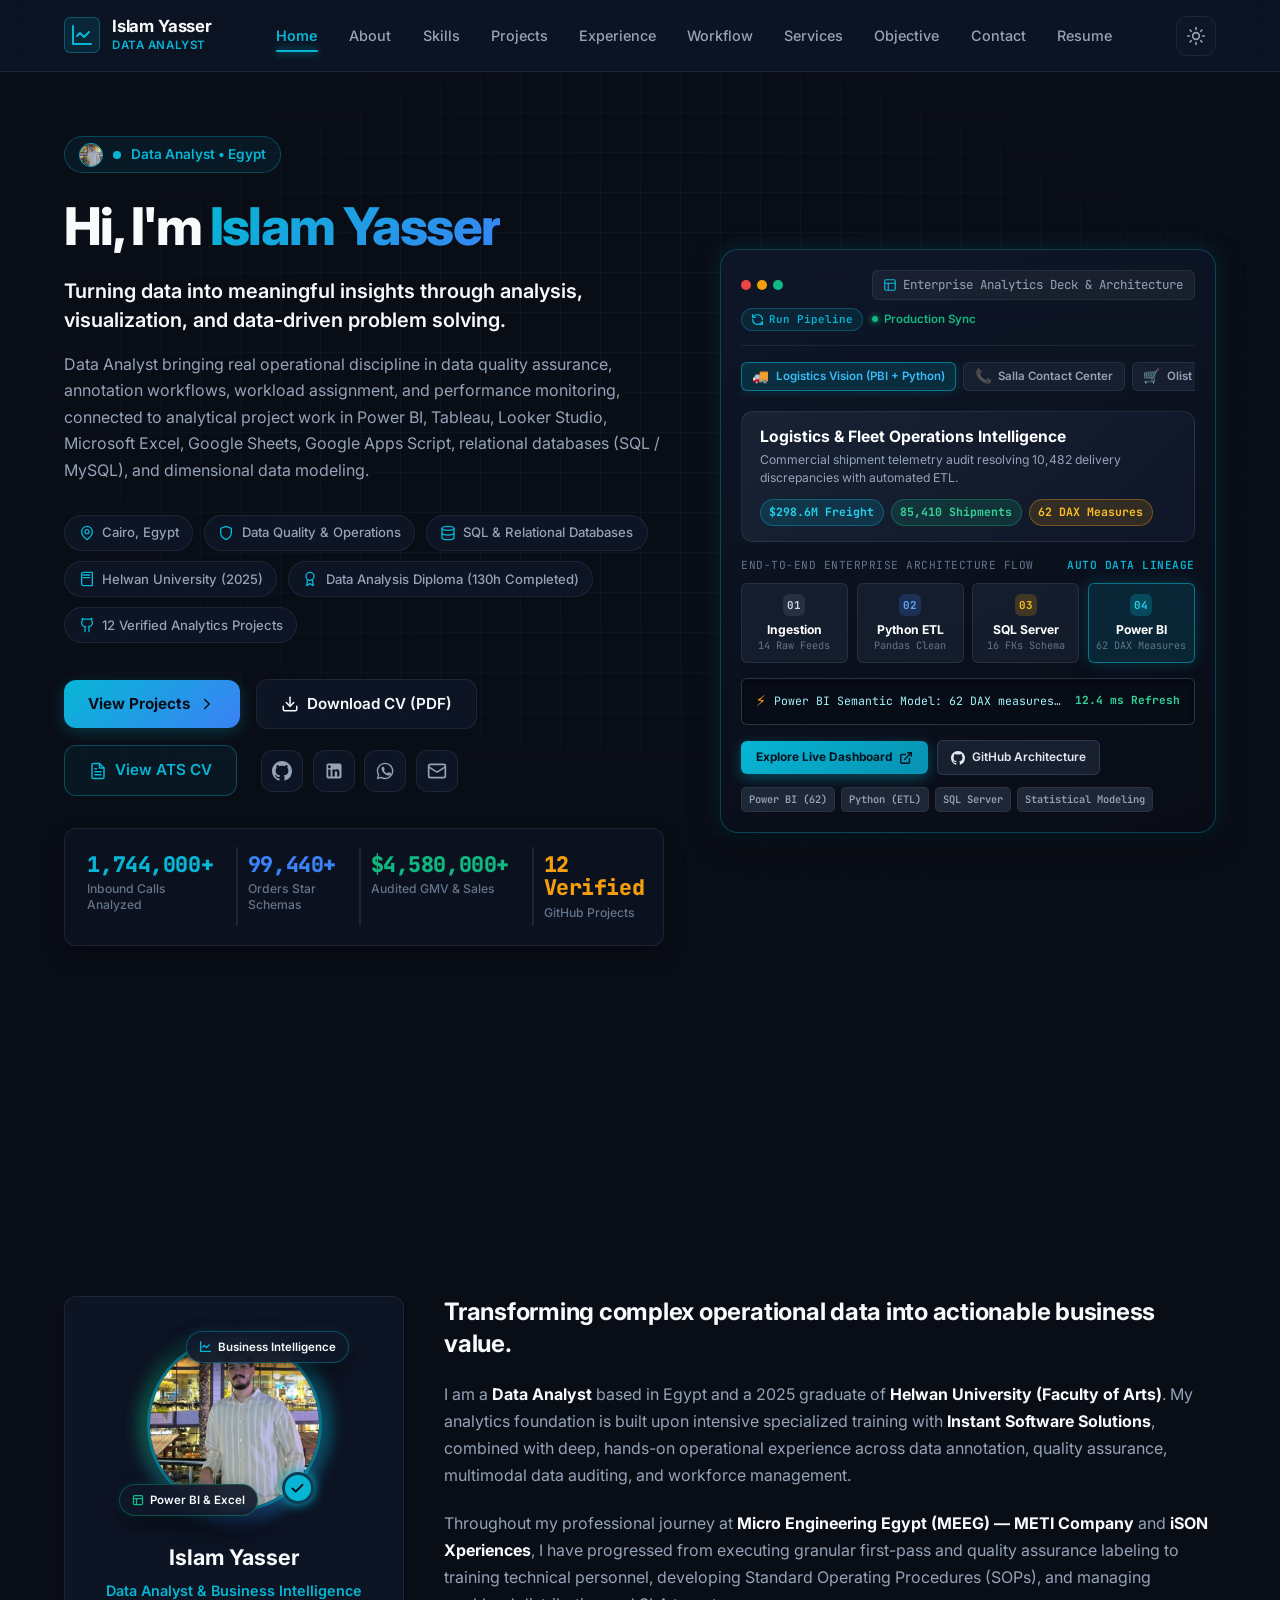
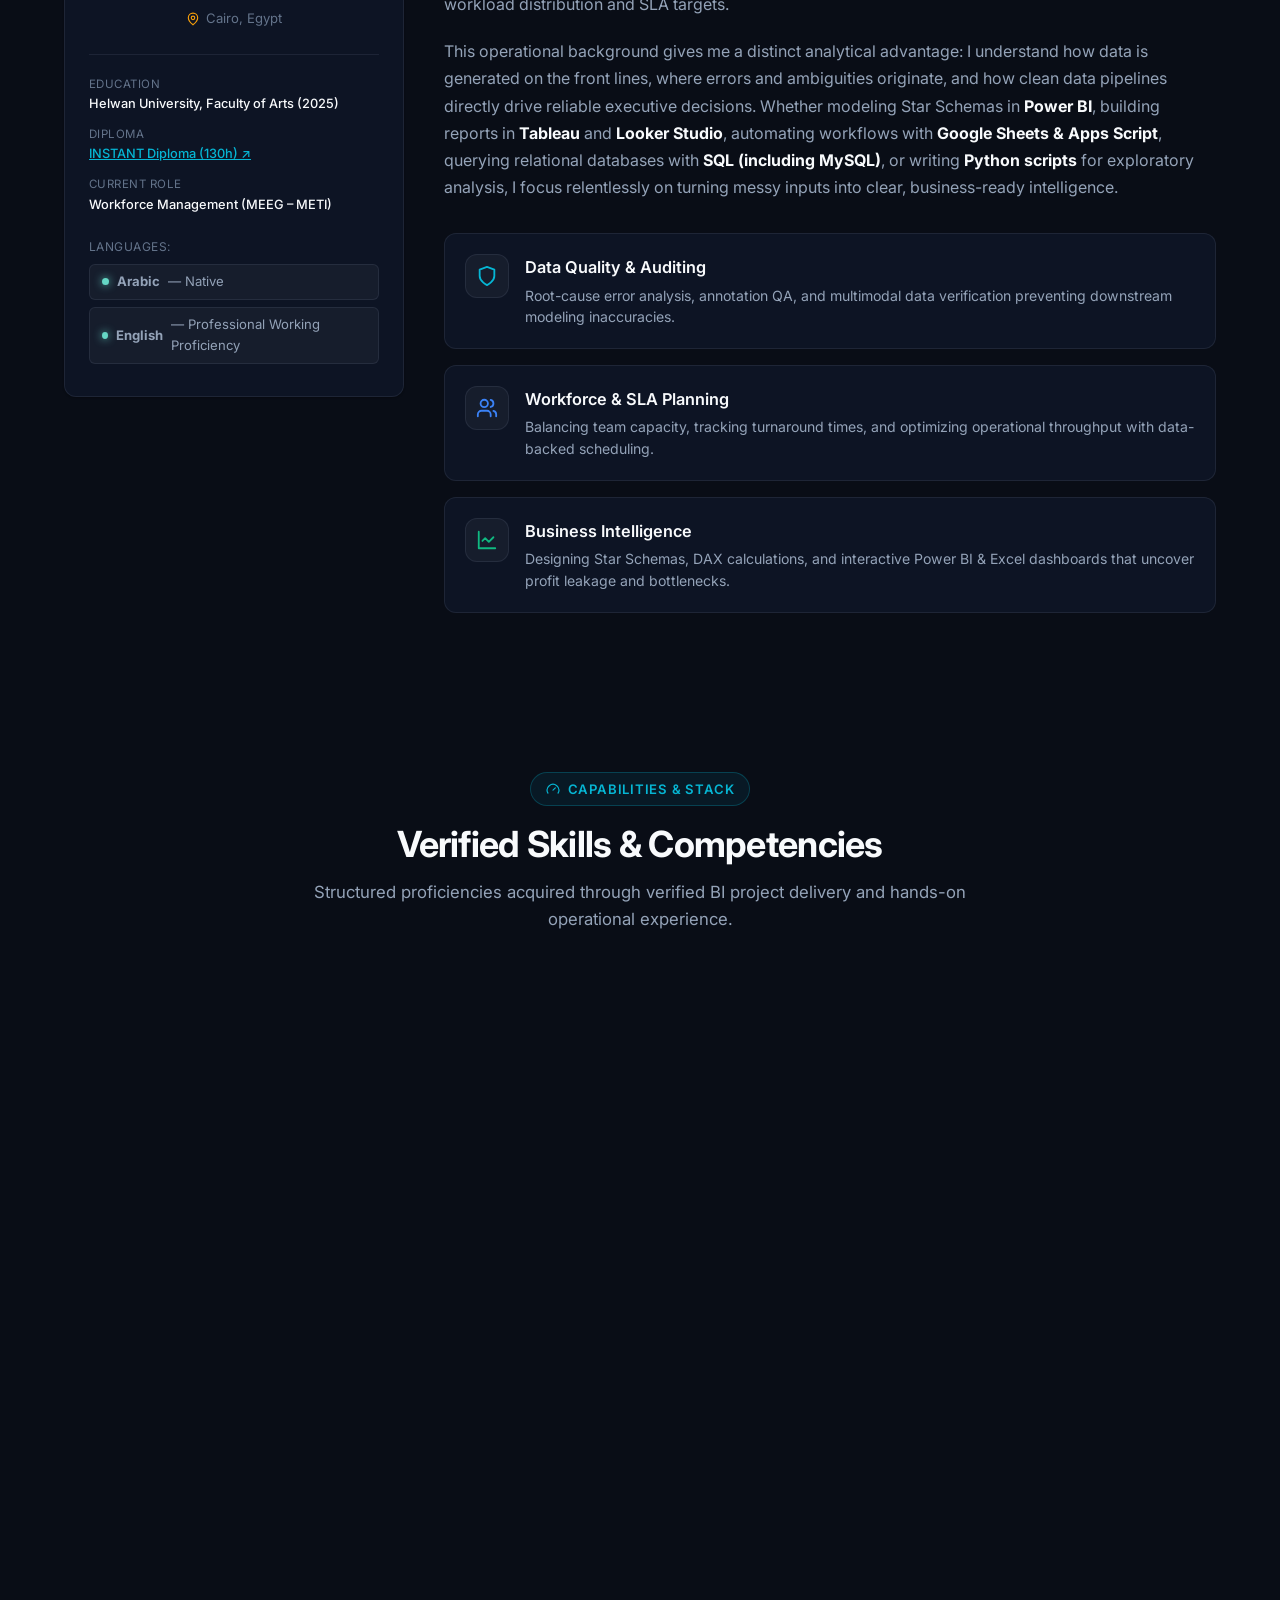
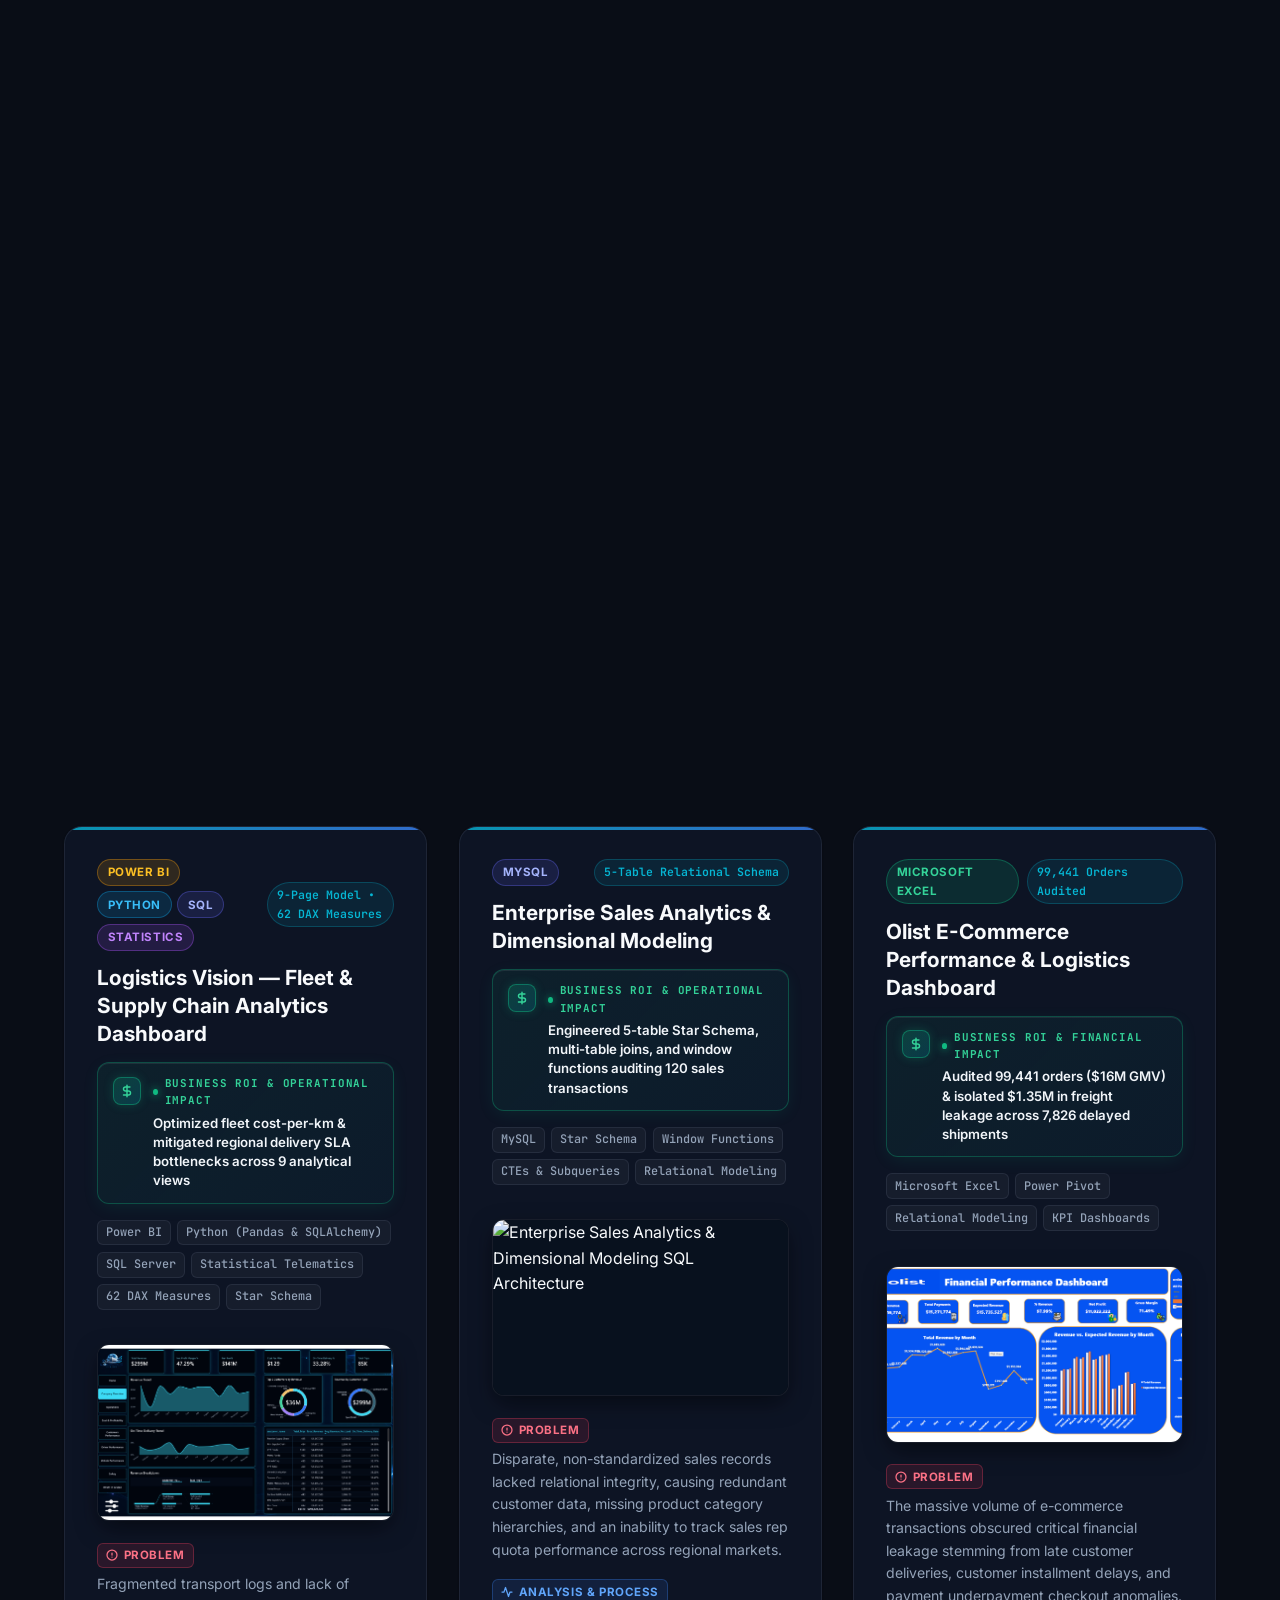
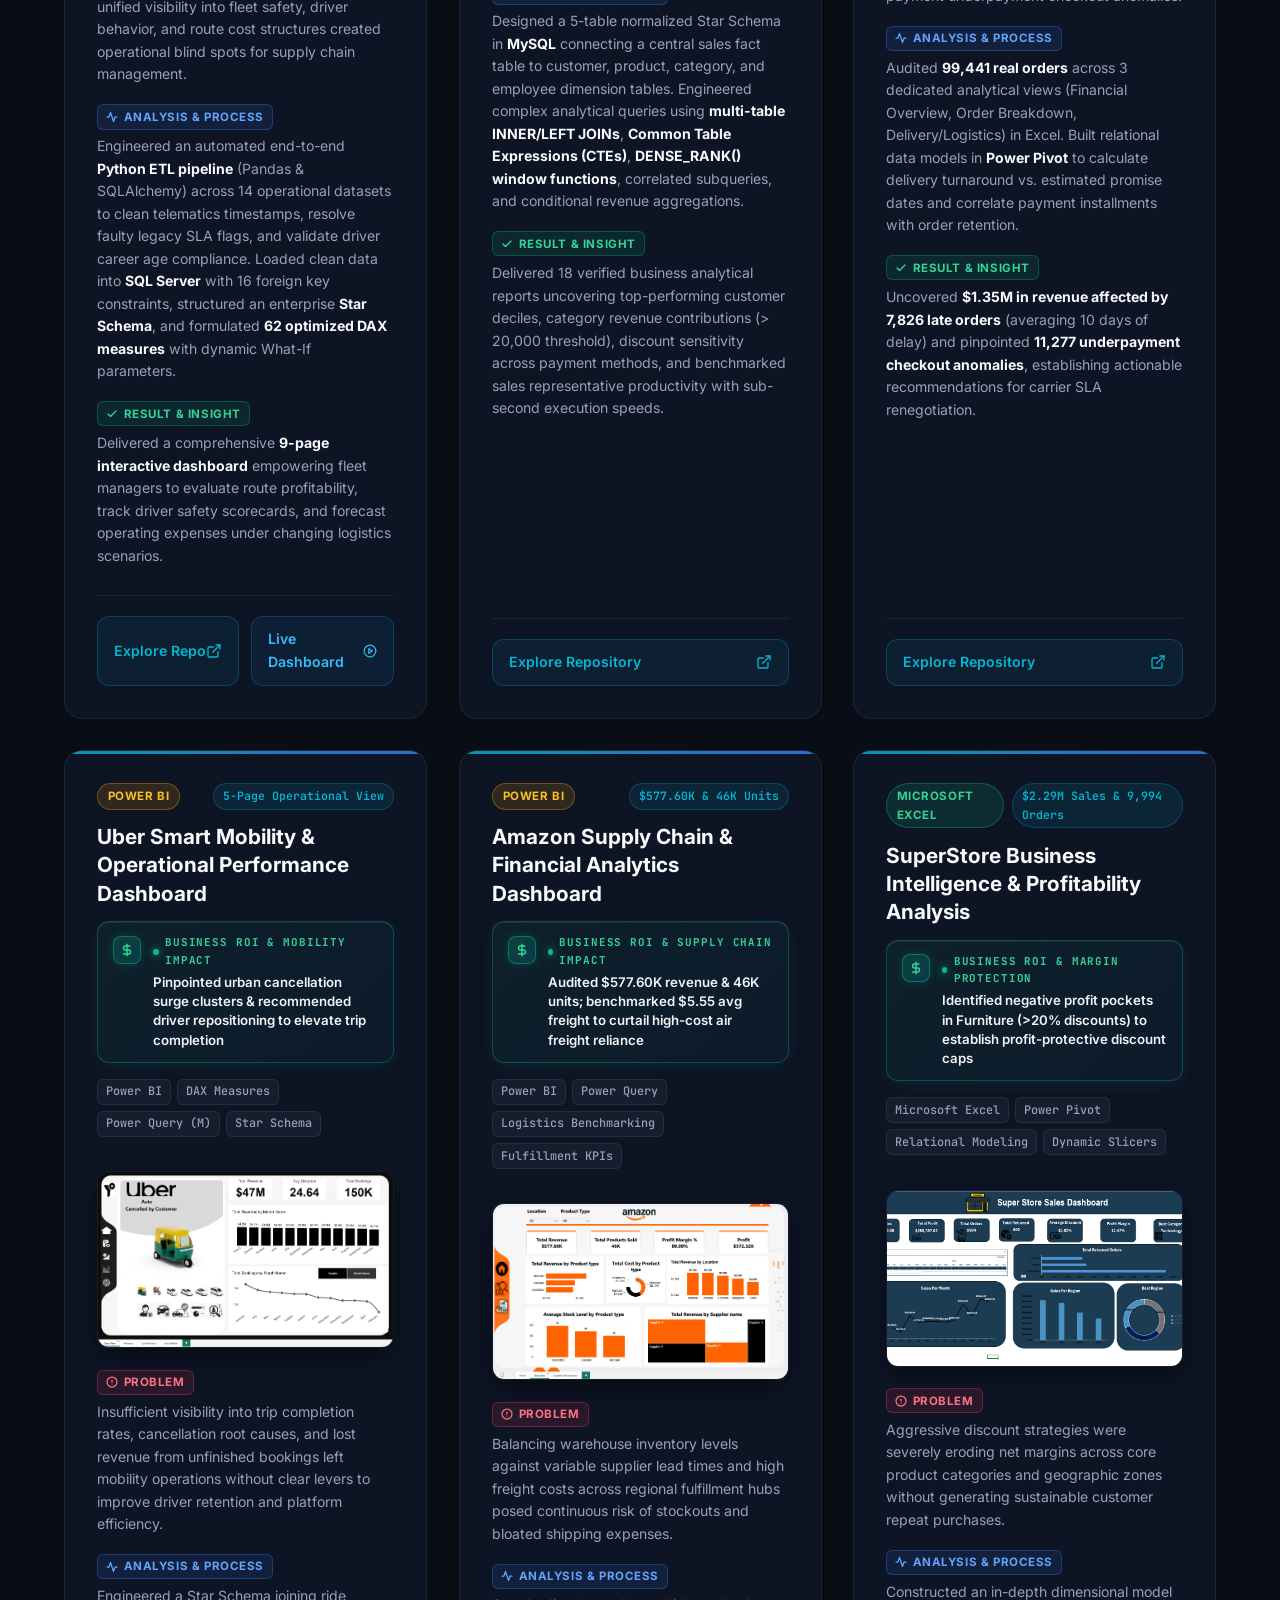
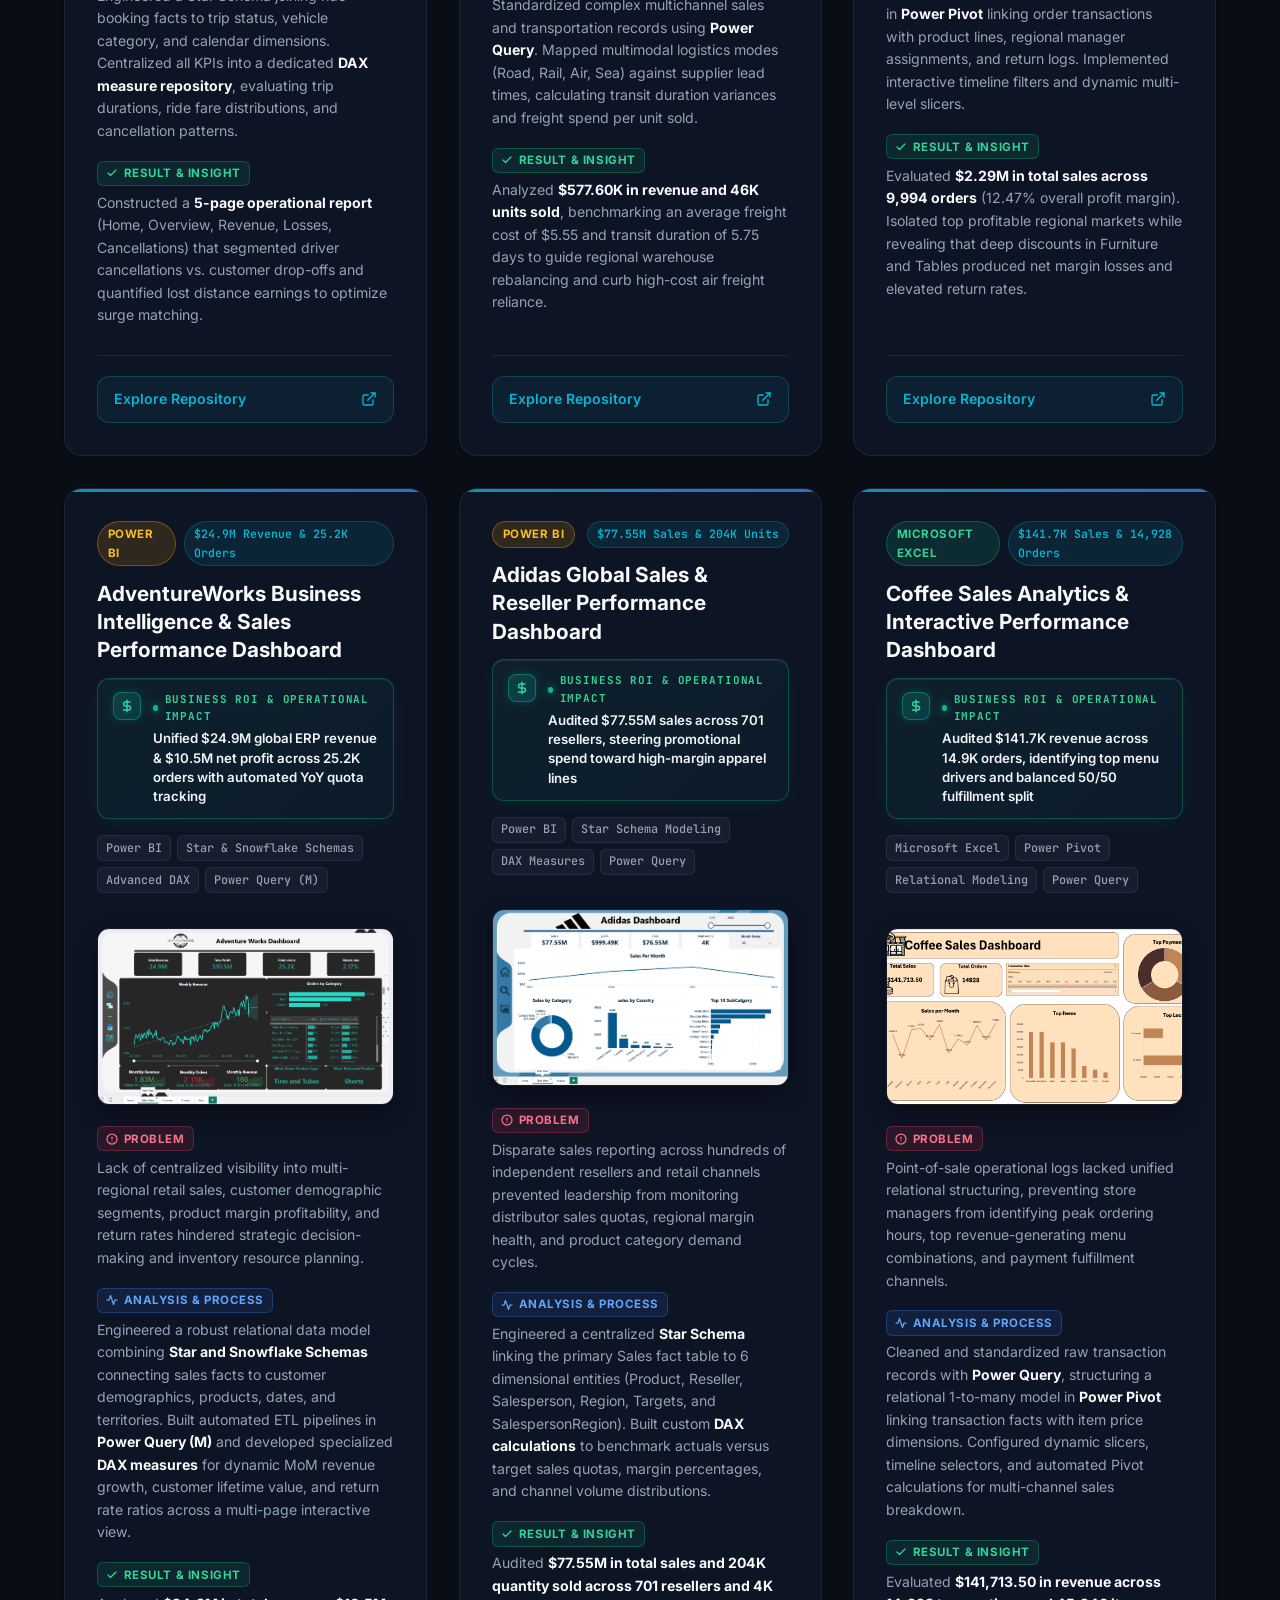
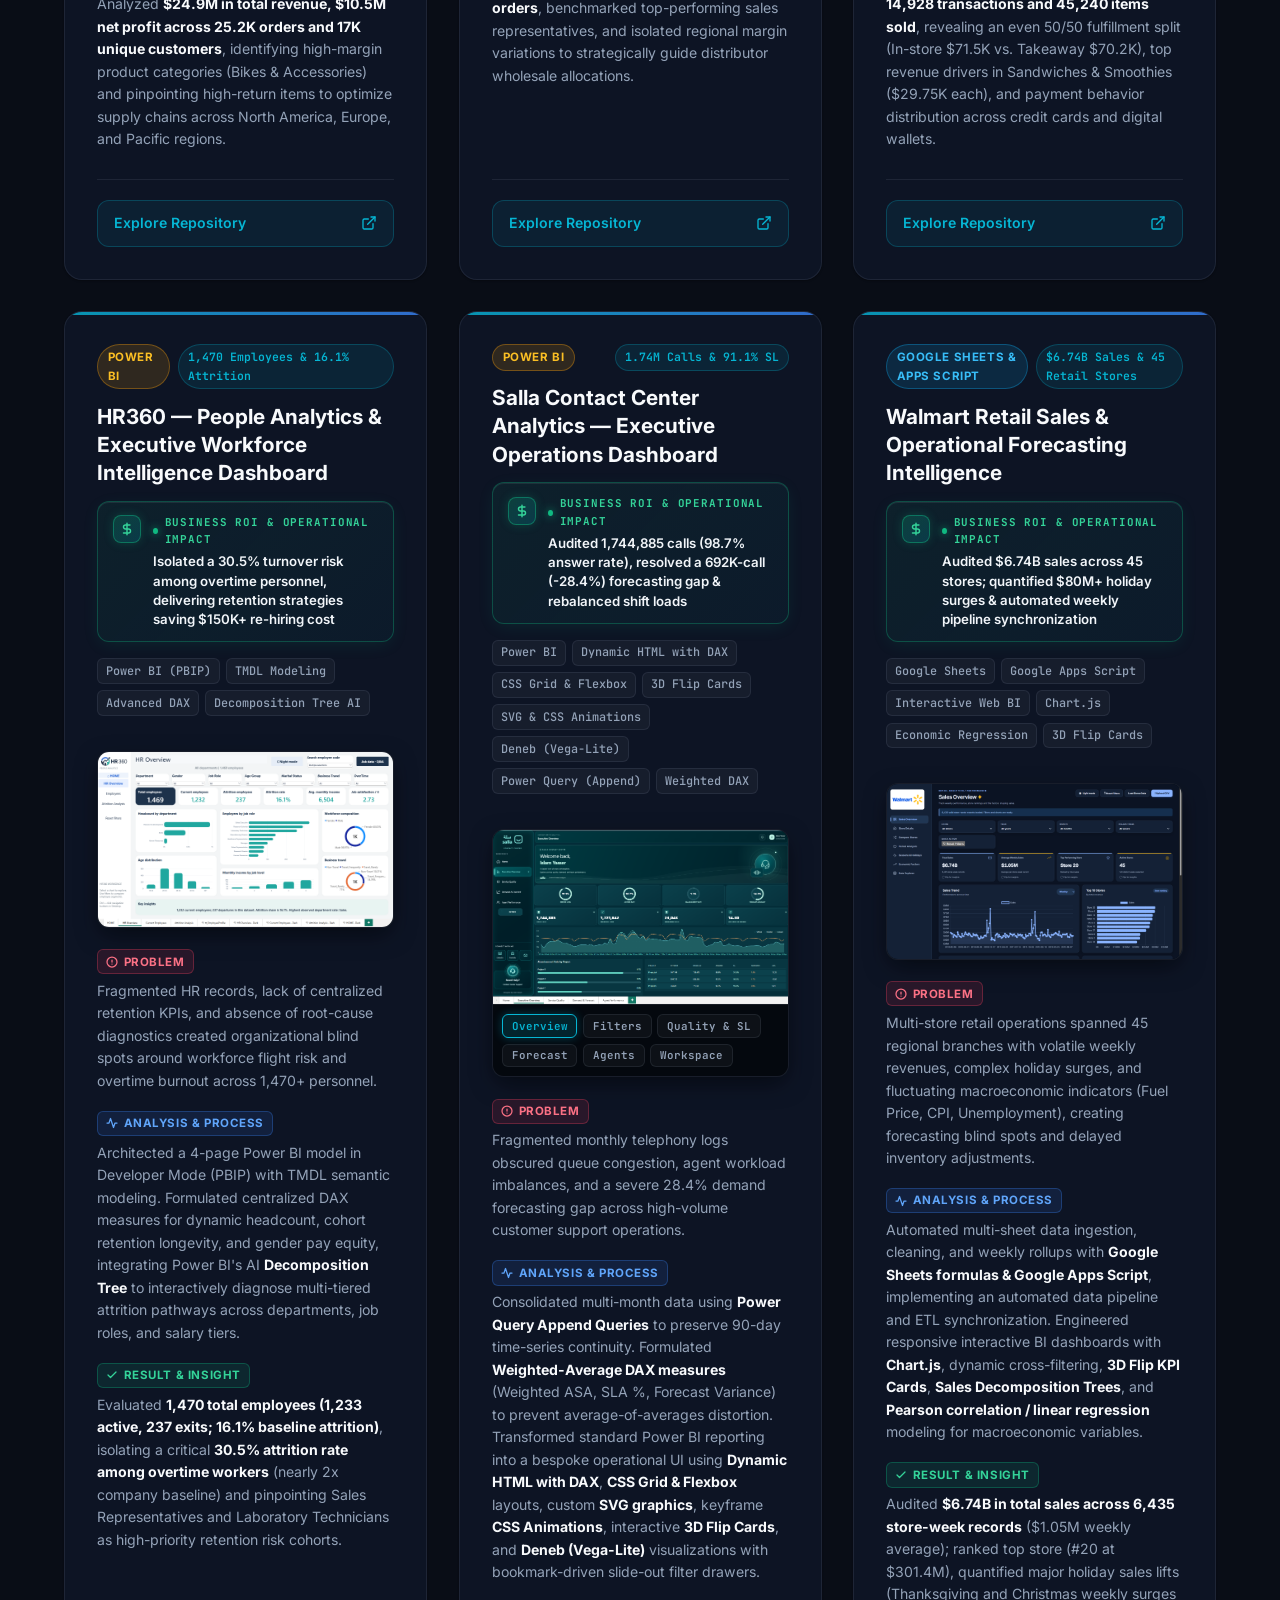
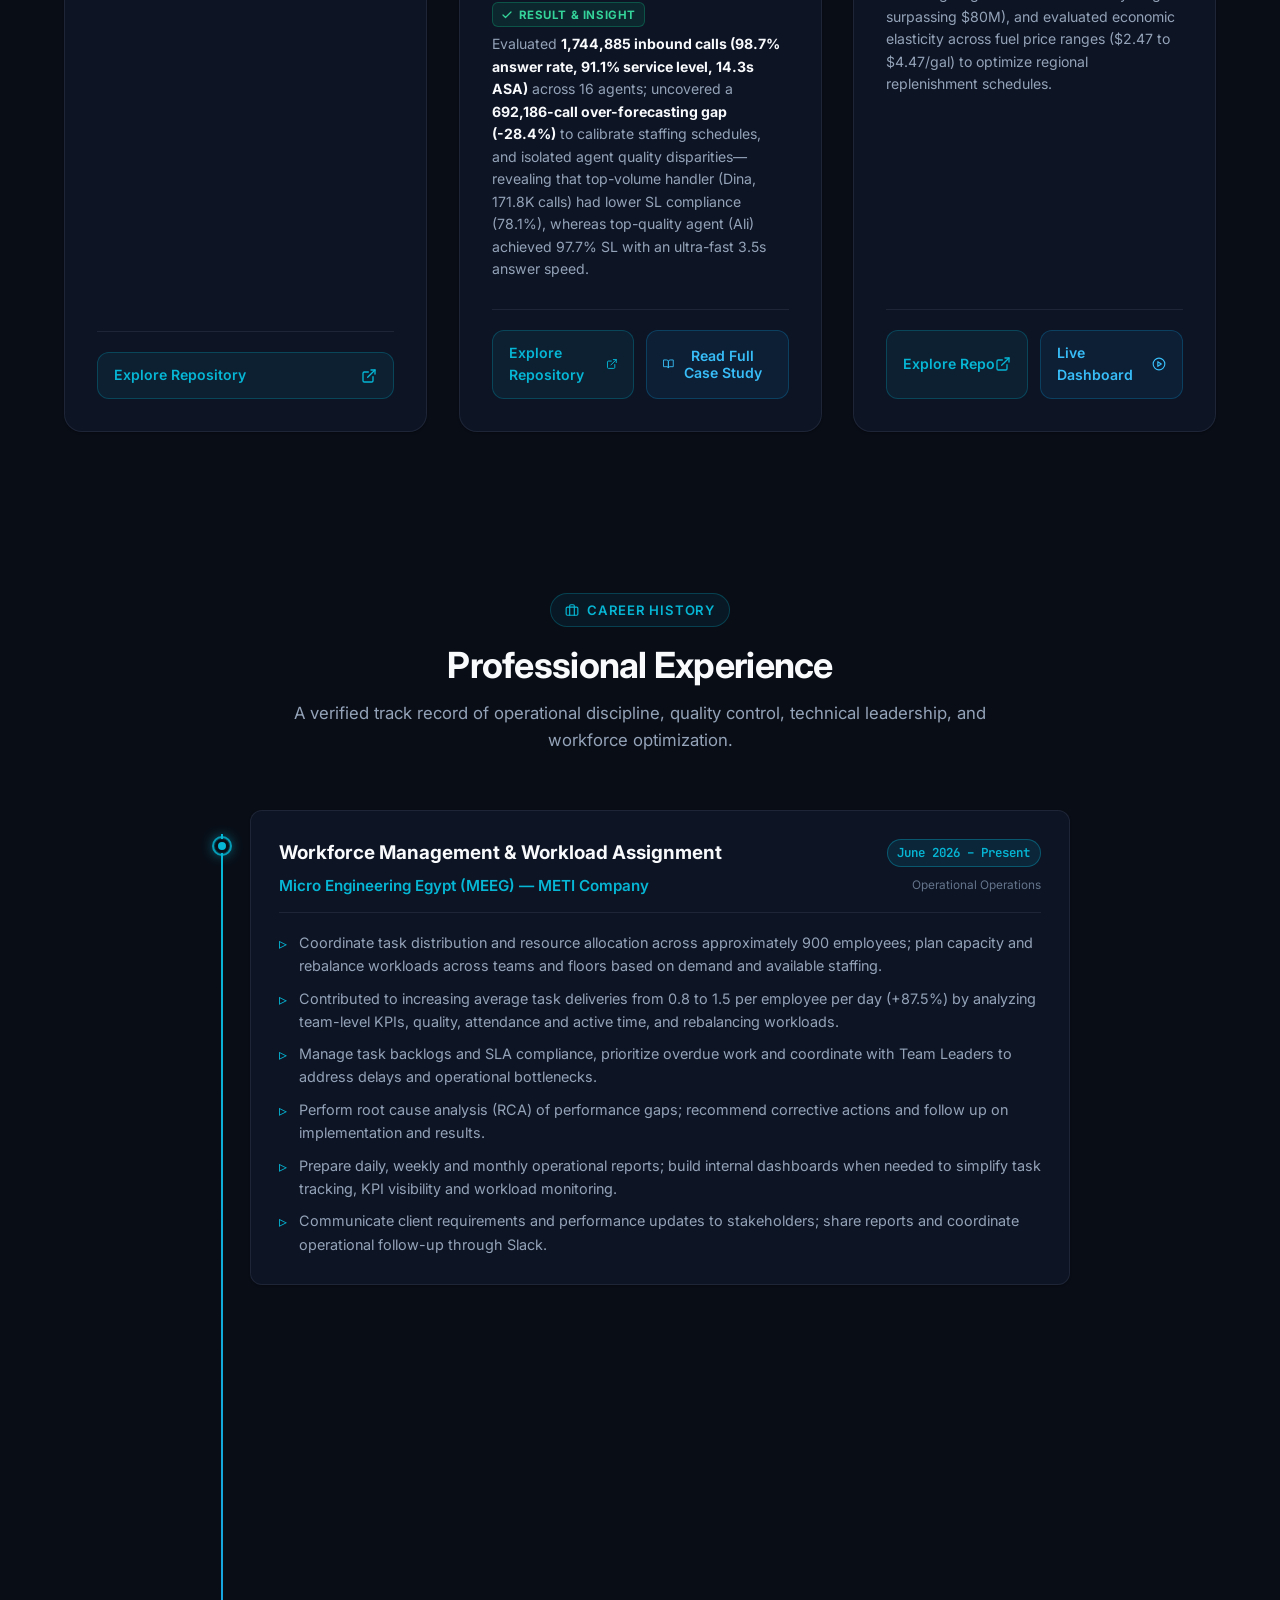
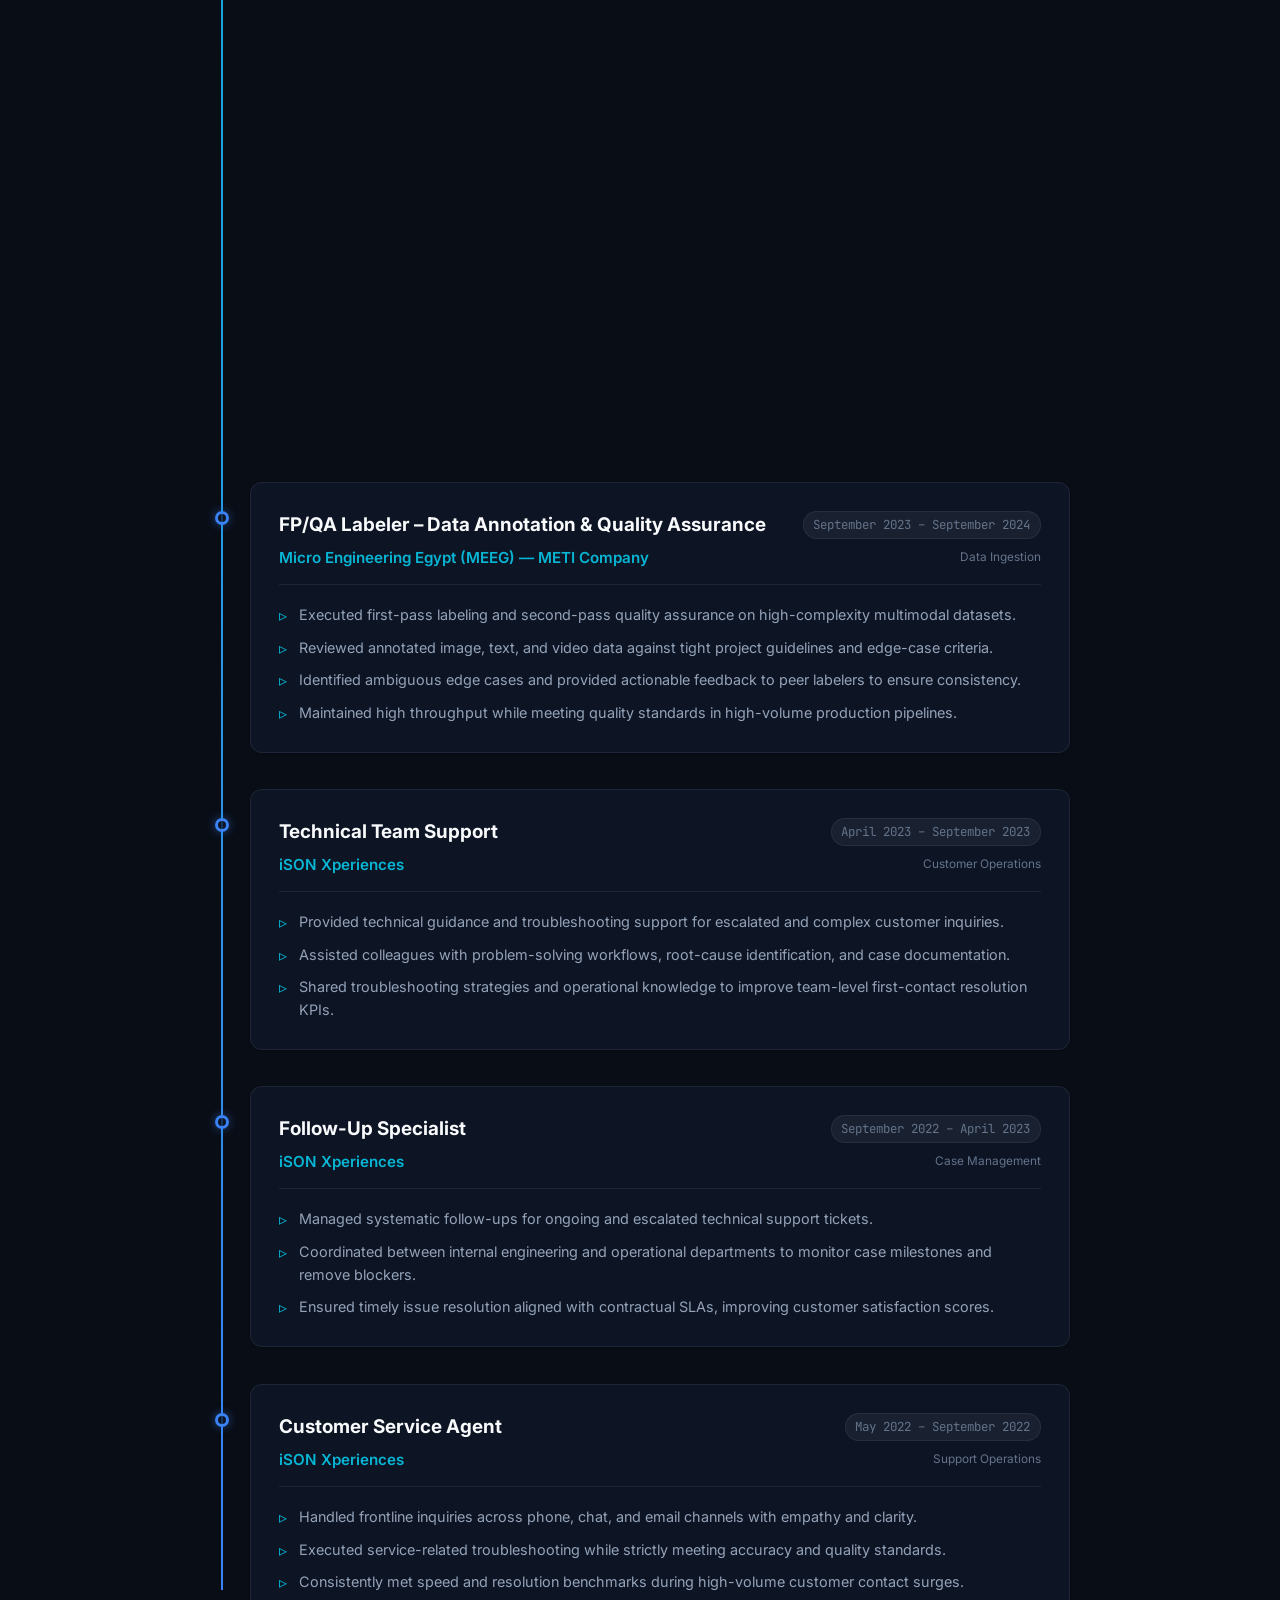
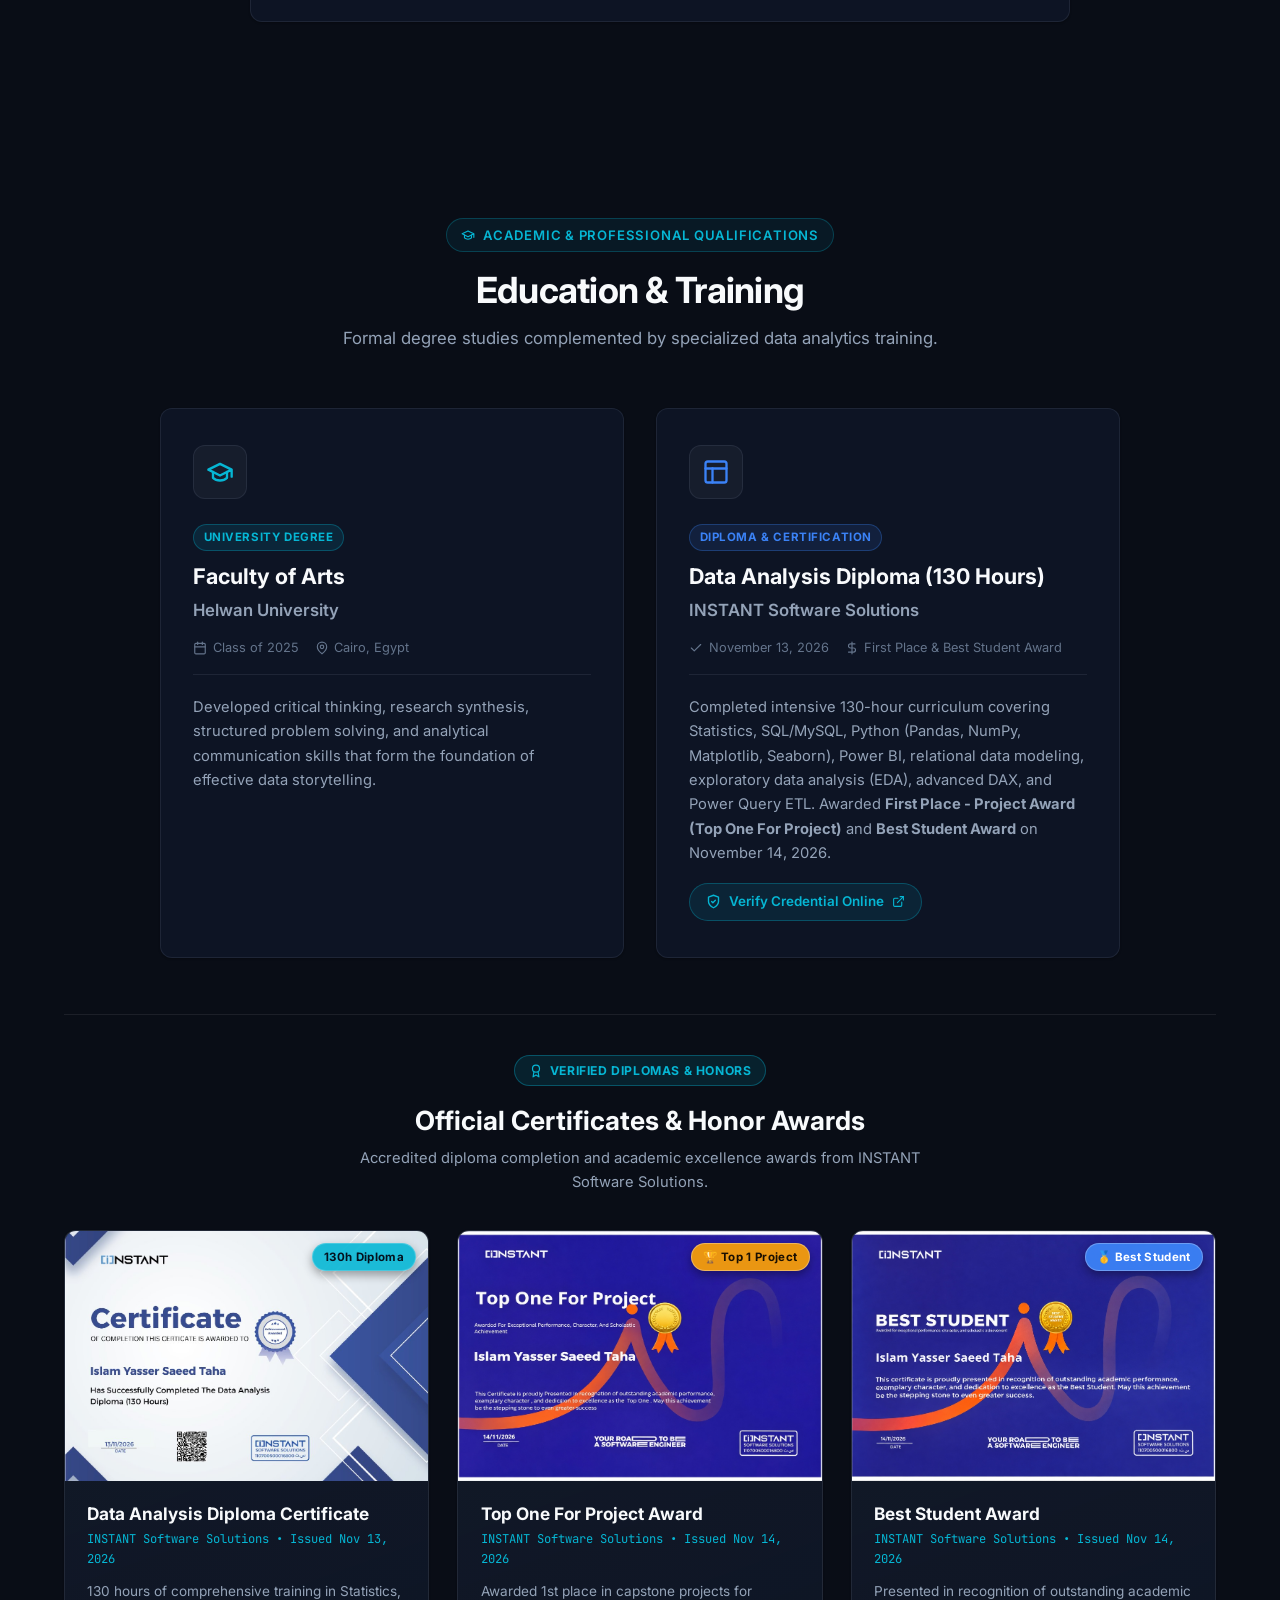
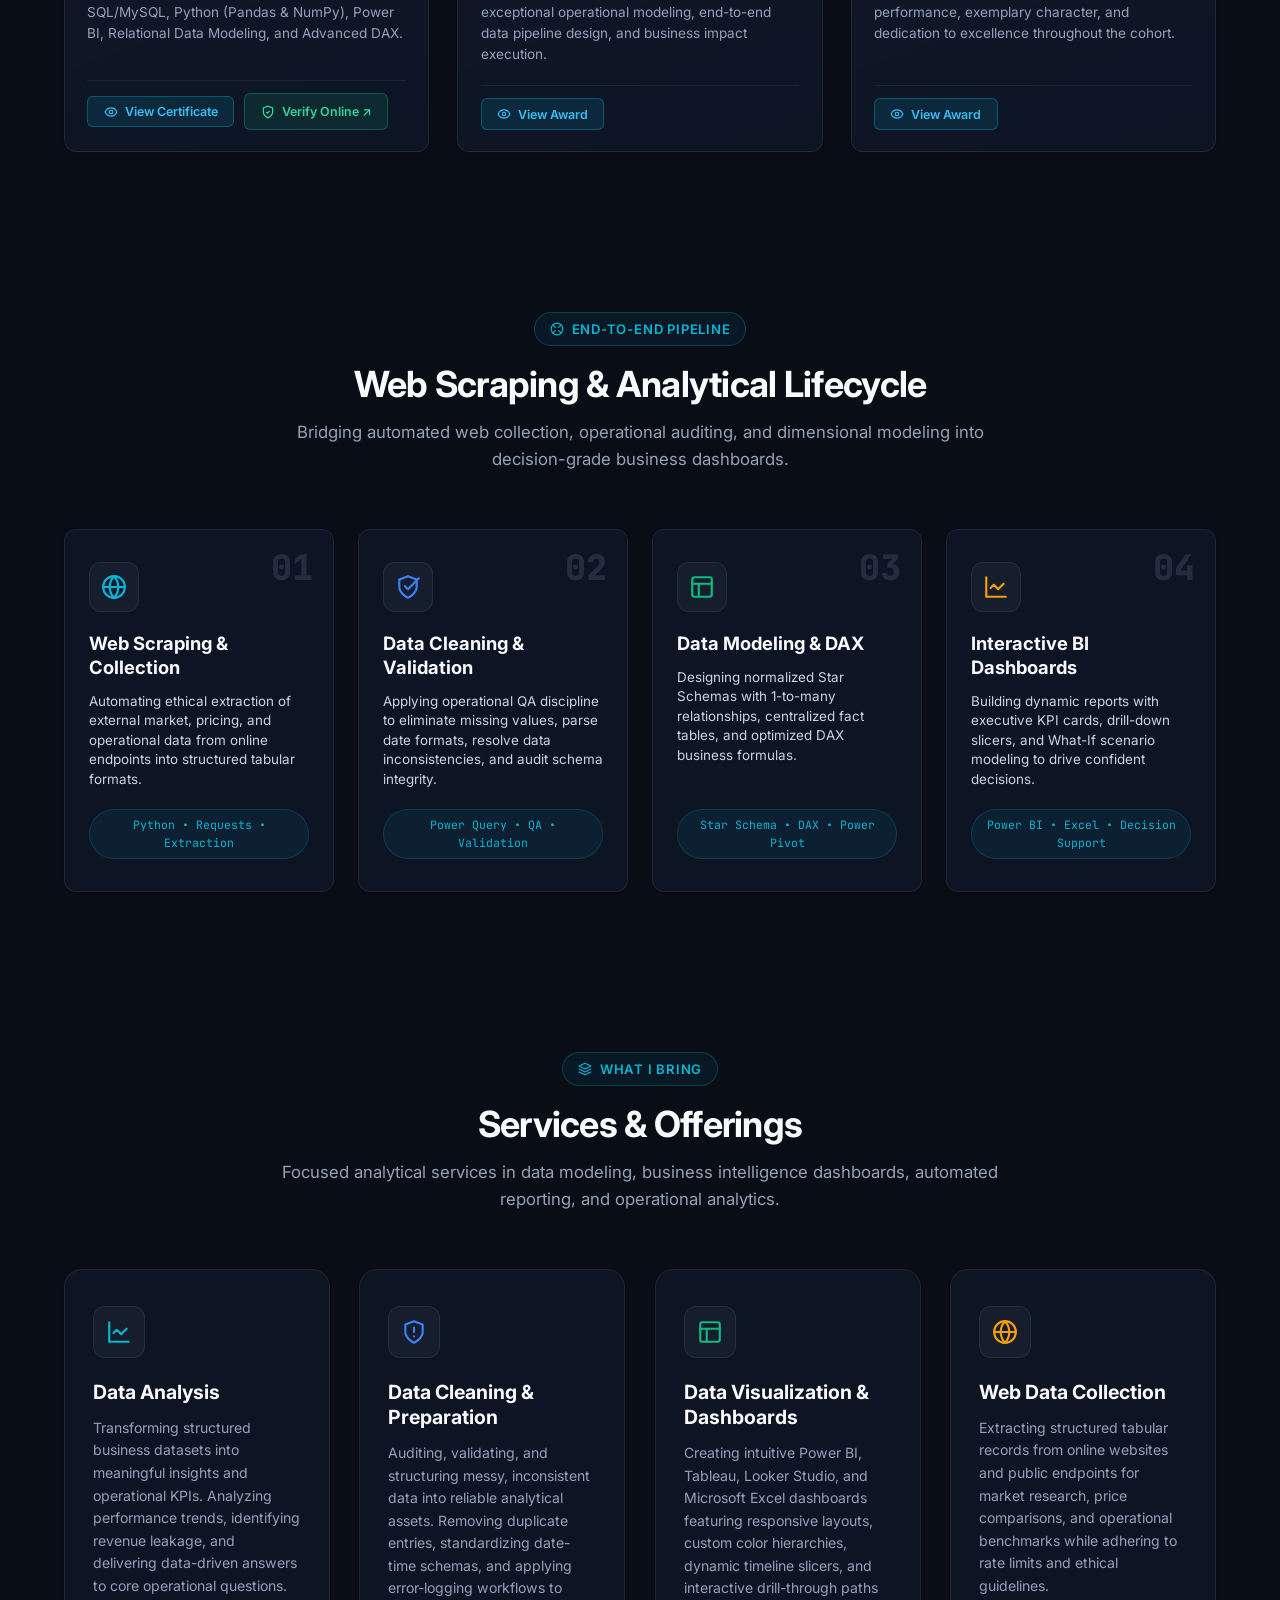
==== commit 31a4246a: "fix(credentials): update official certificate verification URL to active link" ====
--- a/index.html
+++ b/index.html
@@ -71,7 +71,7 @@
         <li class="nav-item"><a href="#services" class="nav-link">Services</a></li>
         <li class="nav-item"><a href="#objective" class="nav-link">Objective</a></li>
         <li class="nav-item"><a href="#contact" class="nav-link">Contact</a></li>
-        <li class="nav-item"><a href="cv.html?v=20261119_v1" target="_blank" class="nav-link">Resume</a></li>
+        <li class="nav-item"><a href="cv.html?v=20261119_v2" target="_blank" class="nav-link">Resume</a></li>
       </ul>
 
       <!-- Controls: Theme Toggle & Mobile Hamburger -->
@@ -150,7 +150,7 @@
               <svg width="16" height="16" viewBox="0 0 24 24" fill="none" stroke="currentColor" stroke-width="2" stroke-linecap="round" stroke-linejoin="round" aria-hidden="true"><path d="M4 19.5v-15A2.5 2.5 0 0 1 6.5 2H20v20H6.5a2.5 2.5 0 0 1-2.5-2.5Z"/><path d="M6 6h10"/><path d="M6 10h10"/></svg>
               <span>Helwan University (2025)</span>
             </div>
-            <a href="https://certification.instanteg.com/certificates/check/775ea59e-e1e3-4eb1-b94d-9f921512822c" target="_blank" rel="noopener noreferrer" class="highlight-pill highlight-pill-link" title="Verify Data Analysis Diploma Online (130h Completed - INSTANT Software Solutions)">
+            <a href="https://certification.instanteg.com/certificates/check/90f71f0c-42f9-40ee-b717-83274f669a1d" target="_blank" rel="noopener noreferrer" class="highlight-pill highlight-pill-link" title="Verify Data Analysis Diploma Online (130h Completed - INSTANT Software Solutions)">
               <svg width="16" height="16" viewBox="0 0 24 24" fill="none" stroke="currentColor" stroke-width="2" stroke-linecap="round" stroke-linejoin="round" aria-hidden="true"><circle cx="12" cy="8" r="6"/><path d="M15.477 12.89 17 22l-5-3-5 3 1.523-9.11"/></svg>
               <span>Data Analysis Diploma (130h Completed)</span>
             </a>
@@ -166,11 +166,11 @@
               <span>View Projects</span>
               <svg width="18" height="18" viewBox="0 0 24 24" fill="none" stroke="currentColor" stroke-width="2" stroke-linecap="round" stroke-linejoin="round" aria-hidden="true"><path d="m9 18 6-6-6-6"/></svg>
             </a>
-            <a href="Islam-Yasser-Data-Analyst-Resume.pdf?v=20261119_v1" download="Islam-Yasser-Data-Analyst-Resume.pdf" class="btn btn-secondary" title="Download ATS Resume (PDF)">
+            <a href="Islam-Yasser-Data-Analyst-Resume.pdf?v=20261119_v2" download="Islam-Yasser-Data-Analyst-Resume.pdf" class="btn btn-secondary" title="Download ATS Resume (PDF)">
               <svg width="18" height="18" viewBox="0 0 24 24" fill="none" stroke="currentColor" stroke-width="2" stroke-linecap="round" stroke-linejoin="round" aria-hidden="true"><path d="M21 15v4a2 2 0 0 1-2 2H5a2 2 0 0 1-2-2v-4"/><polyline points="7 10 12 15 17 10"/><line x1="12" y1="15" x2="12" y2="3"/></svg>
               <span>Download CV (PDF)</span>
             </a>
-            <a href="cv.html?v=20261119_v1" target="_blank" class="btn btn-outline" title="View &amp; Print ATS Resume / CV">
+            <a href="cv.html?v=20261119_v2" target="_blank" class="btn btn-outline" title="View &amp; Print ATS Resume / CV">
               <svg width="18" height="18" viewBox="0 0 24 24" fill="none" stroke="currentColor" stroke-width="2" stroke-linecap="round" stroke-linejoin="round" aria-hidden="true"><path d="M14 2H6a2 2 0 0 0-2 2v16a2 2 0 0 0 2 2h12a2 2 0 0 0 2-2V8z"/><polyline points="14 2 14 8 20 8"/><line x1="16" y1="13" x2="8" y2="13"/><line x1="16" y1="17" x2="8" y2="17"/><polyline points="10 9 9 9 8 9"/></svg>
               <span>View ATS CV</span>
             </a>
@@ -404,7 +404,7 @@
               </div>
               <div class="profile-meta-item">
                 <span class="meta-label">Diploma</span>
-                <span class="meta-val"><a href="https://certification.instanteg.com/certificates/check/775ea59e-e1e3-4eb1-b94d-9f921512822c" target="_blank" rel="noopener noreferrer" style="color: var(--accent-cyan); text-decoration: underline;" title="Verify Data Analysis Diploma Online">INSTANT Diploma (130h) &nearr;</a></span>
+                <span class="meta-val"><a href="https://certification.instanteg.com/certificates/check/90f71f0c-42f9-40ee-b717-83274f669a1d" target="_blank" rel="noopener noreferrer" style="color: var(--accent-cyan); text-decoration: underline;" title="Verify Data Analysis Diploma Online">INSTANT Diploma (130h) &nearr;</a></span>
               </div>
               <div class="profile-meta-item">
                 <span class="meta-label">Current Role</span>
@@ -2101,7 +2101,7 @@
                 Completed intensive 130-hour curriculum covering Statistics, SQL/MySQL, Python (Pandas, NumPy, Matplotlib, Seaborn), Power BI, relational data modeling, exploratory data analysis (EDA), advanced DAX, and Power Query ETL. Awarded <strong>First Place - Project Award (Top One For Project)</strong> and <strong>Best Student Award</strong> on November 14, 2026.
               </p>
               <div class="edu-actions">
-                <a href="https://certification.instanteg.com/certificates/check/775ea59e-e1e3-4eb1-b94d-9f921512822c" target="_blank" rel="noopener noreferrer" class="edu-verify-btn" aria-label="Verify Data Analysis Diploma Certificate Online (opens in new tab)">
+                <a href="https://certification.instanteg.com/certificates/check/90f71f0c-42f9-40ee-b717-83274f669a1d" target="_blank" rel="noopener noreferrer" class="edu-verify-btn" aria-label="Verify Data Analysis Diploma Certificate Online (opens in new tab)">
                   <svg width="15" height="15" viewBox="0 0 24 24" fill="none" stroke="currentColor" stroke-width="2.2" stroke-linecap="round" stroke-linejoin="round" aria-hidden="true"><path d="M12 22s8-4 8-10V5l-8-3-8 3v7c0 6 8 10 8 10z"/><path d="m9 12 2 2 4-4"/></svg>
                   <span>Verify Credential Online</span>
                   <svg width="13" height="13" viewBox="0 0 24 24" fill="none" stroke="currentColor" stroke-width="2" stroke-linecap="round" stroke-linejoin="round" aria-hidden="true"><path d="M18 13v6a2 2 0 0 1-2 2H5a2 2 0 0 1-2-2V8a2 2 0 0 1 2-2h6"/><polyline points="15 3 21 3 21 9"/><line x1="10" y1="14" x2="21" y2="3"/></svg>
@@ -2145,7 +2145,7 @@
                     <svg width="14" height="14" viewBox="0 0 24 24" fill="none" stroke="currentColor" stroke-width="2"><path d="M2 12s3-7 10-7 10 7 10 7-3 7-10 7-10-7-10-7Z"/><circle cx="12" cy="12" r="3"/></svg>
                     <span>View Certificate</span>
                   </button>
-                  <a href="https://certification.instanteg.com/certificates/check/775ea59e-e1e3-4eb1-b94d-9f921512822c" target="_blank" rel="noopener noreferrer" class="btn-cert-verify" title="Verify Online via Official Portal">
+                  <a href="https://certification.instanteg.com/certificates/check/90f71f0c-42f9-40ee-b717-83274f669a1d" target="_blank" rel="noopener noreferrer" class="btn-cert-verify" title="Verify Online via Official Portal">
                     <svg width="14" height="14" viewBox="0 0 24 24" fill="none" stroke="currentColor" stroke-width="2.2"><path d="M12 22s8-4 8-10V5l-8-3-8 3v7c0 6 8 10 8 10z"/><path d="m9 12 2 2 4-4"/></svg>
                     <span>Verify Online ↗</span>
                   </a>
@@ -2722,7 +2722,7 @@
           <li><a href="#projects">Retail &amp; Sales Star Schemas</a></li>
           <li><a href="#projects">Supply Chain &amp; Logistics BI</a></li>
           <li><a href="#projects">Google Sheets &amp; Apps Script</a></li>
-          <li><a href="cv.html?v=20261119_v1" target="_blank" rel="noopener noreferrer" class="footer-resume-link">&rarr; View &amp; Download ATS Resume</a></li>
+          <li><a href="cv.html?v=20261119_v2" target="_blank" rel="noopener noreferrer" class="footer-resume-link">&rarr; View &amp; Download ATS Resume</a></li>
         </ul>
       </div>
 
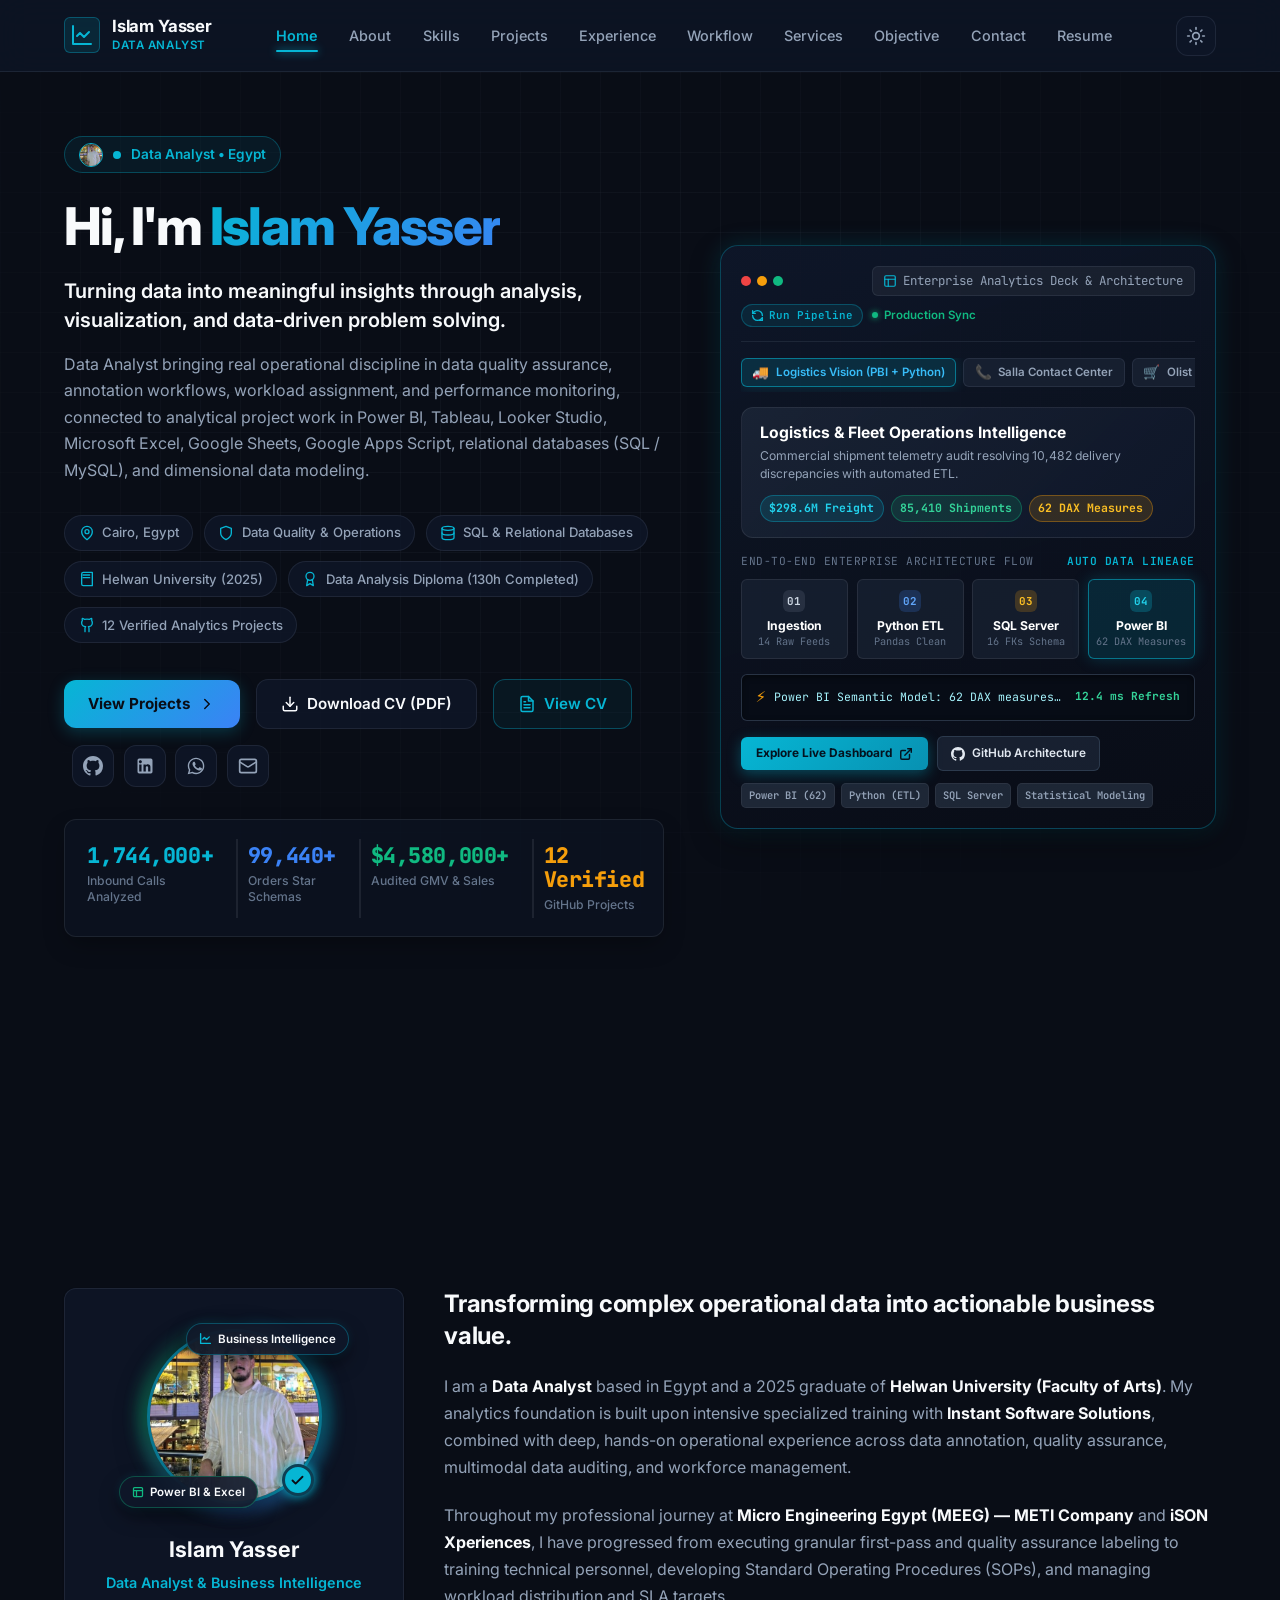
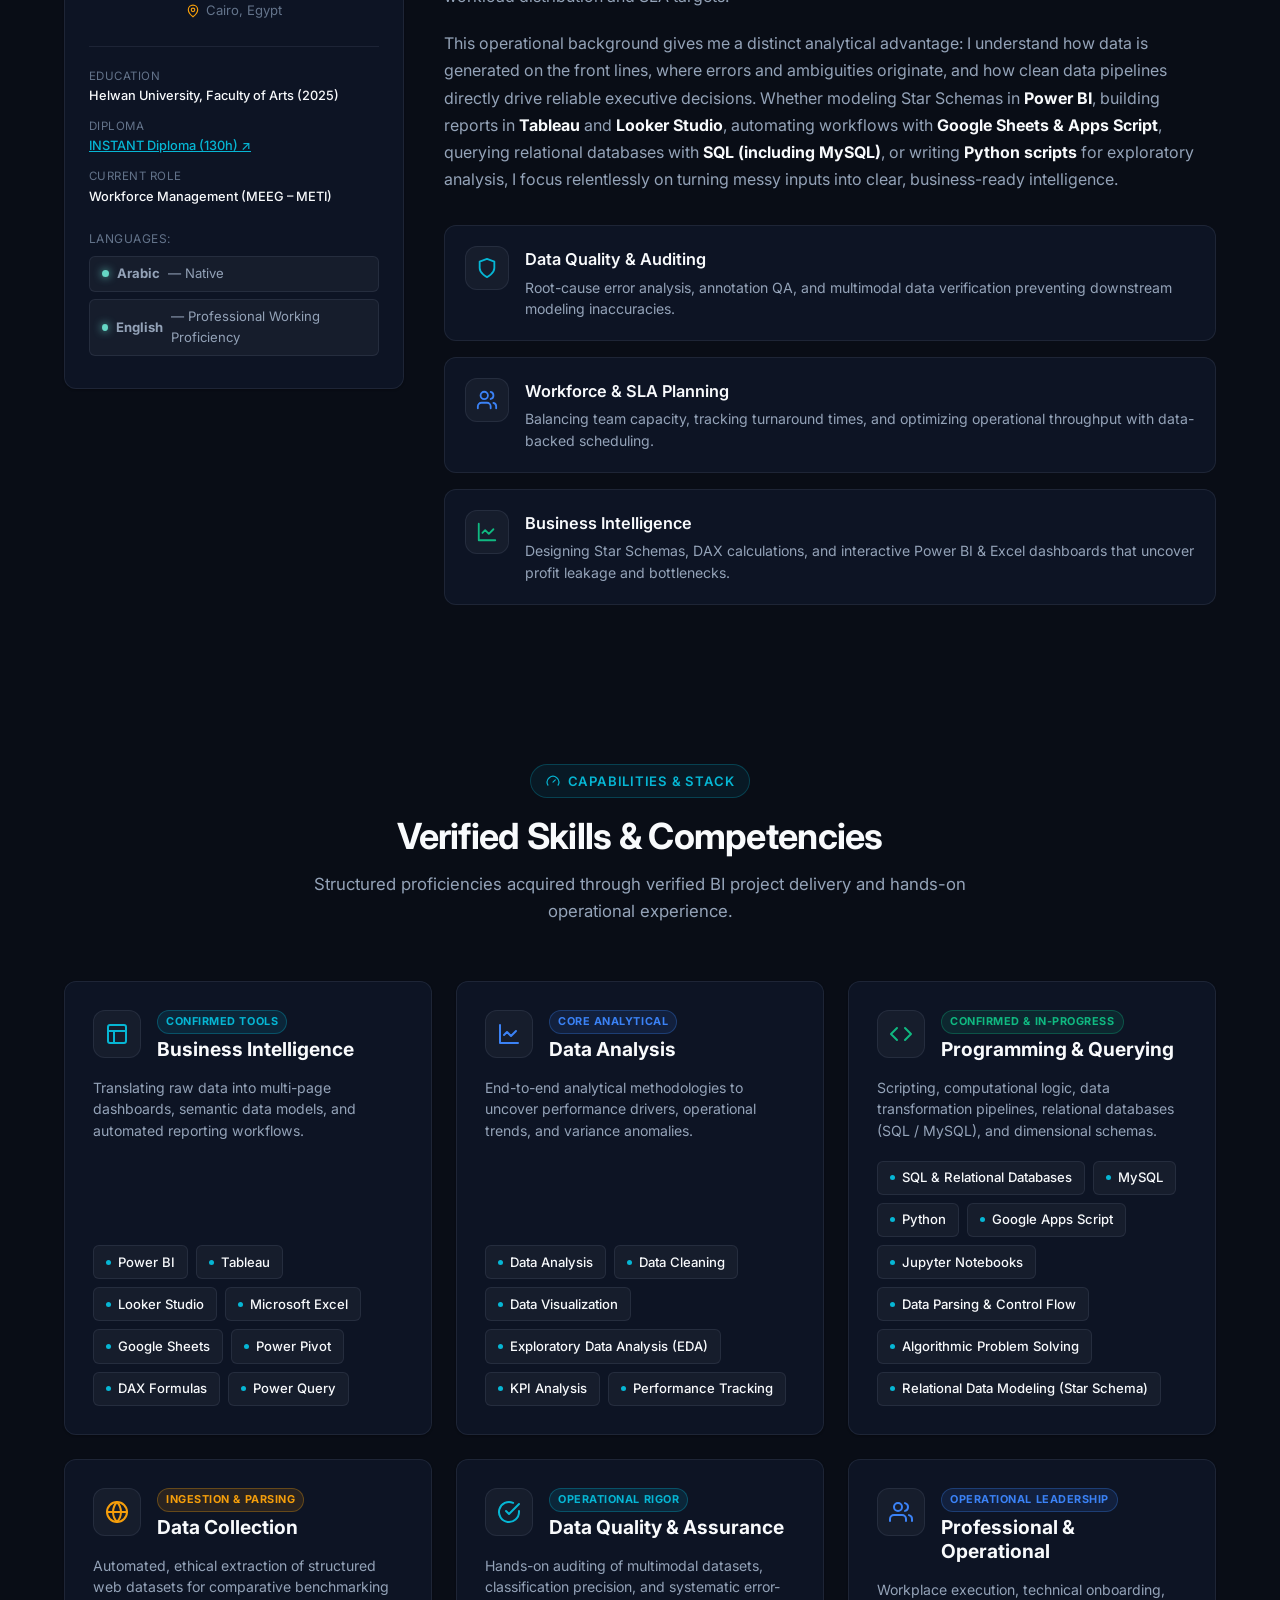
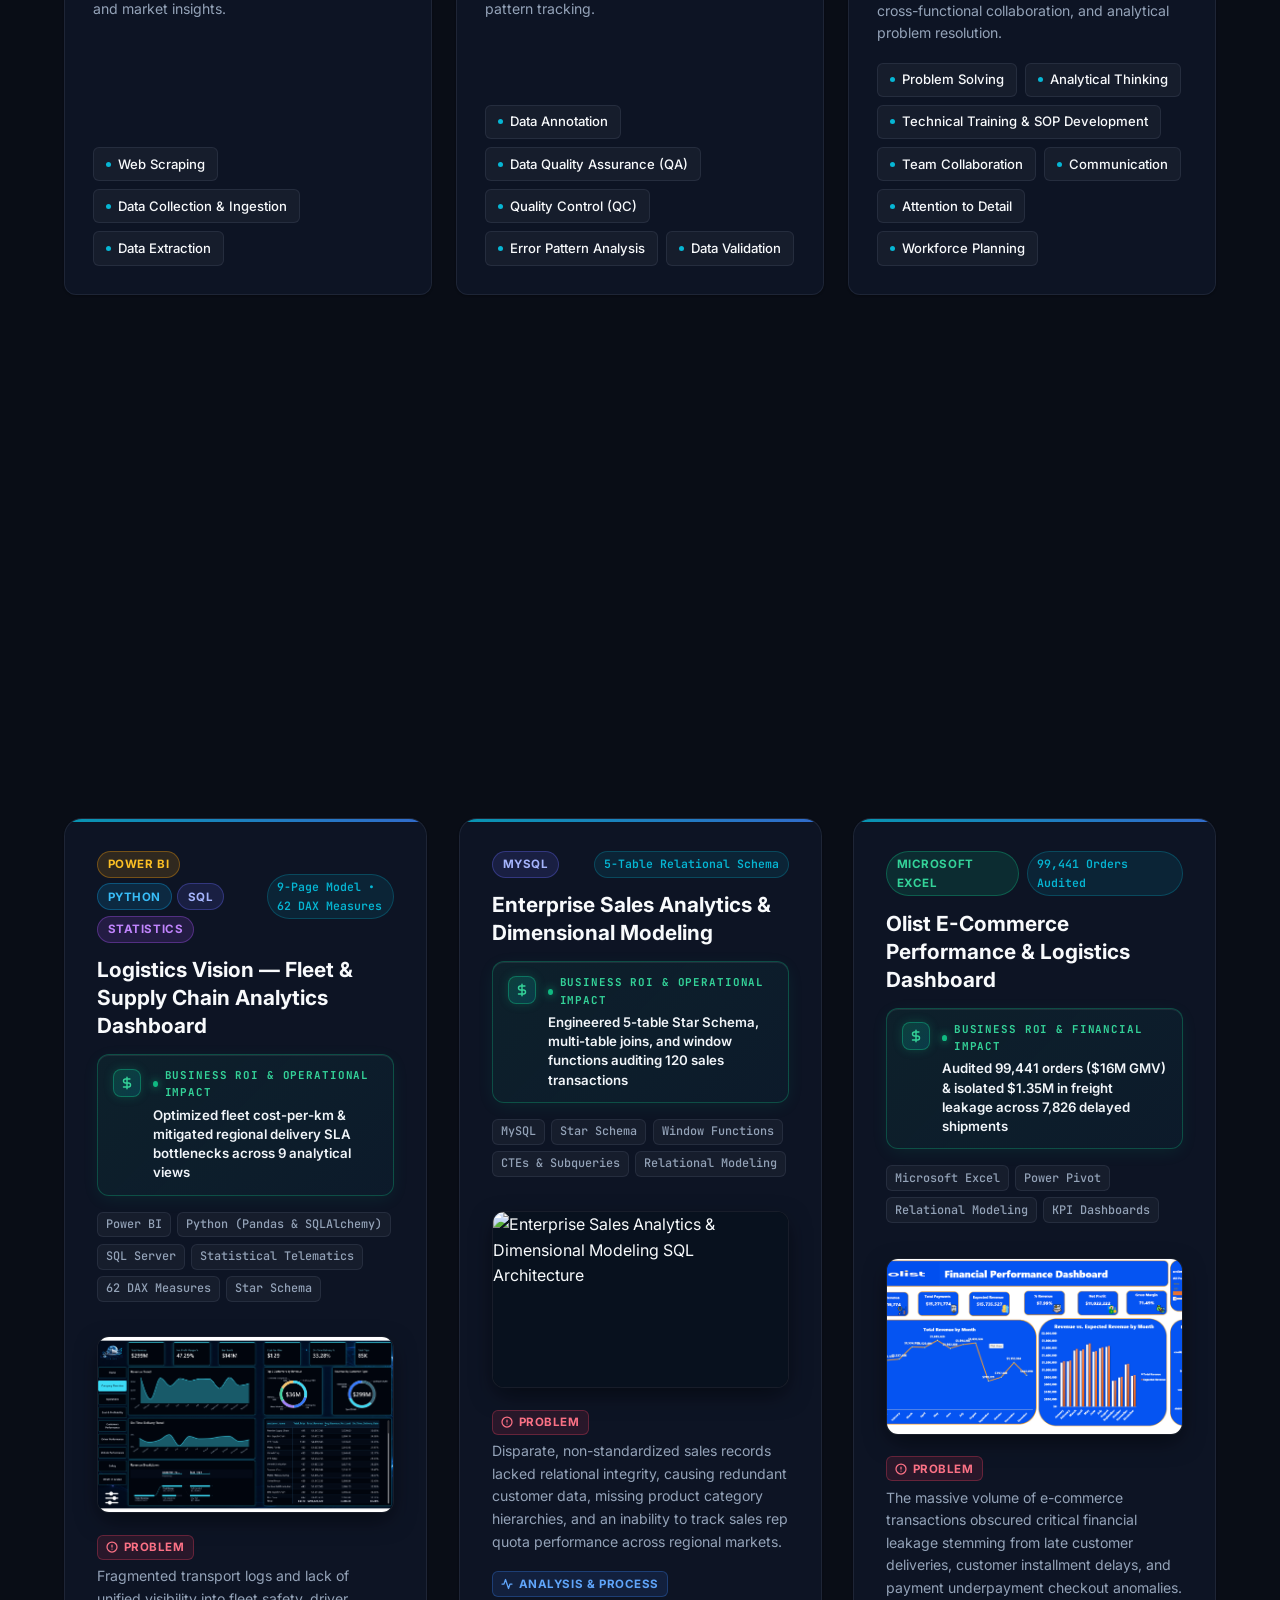
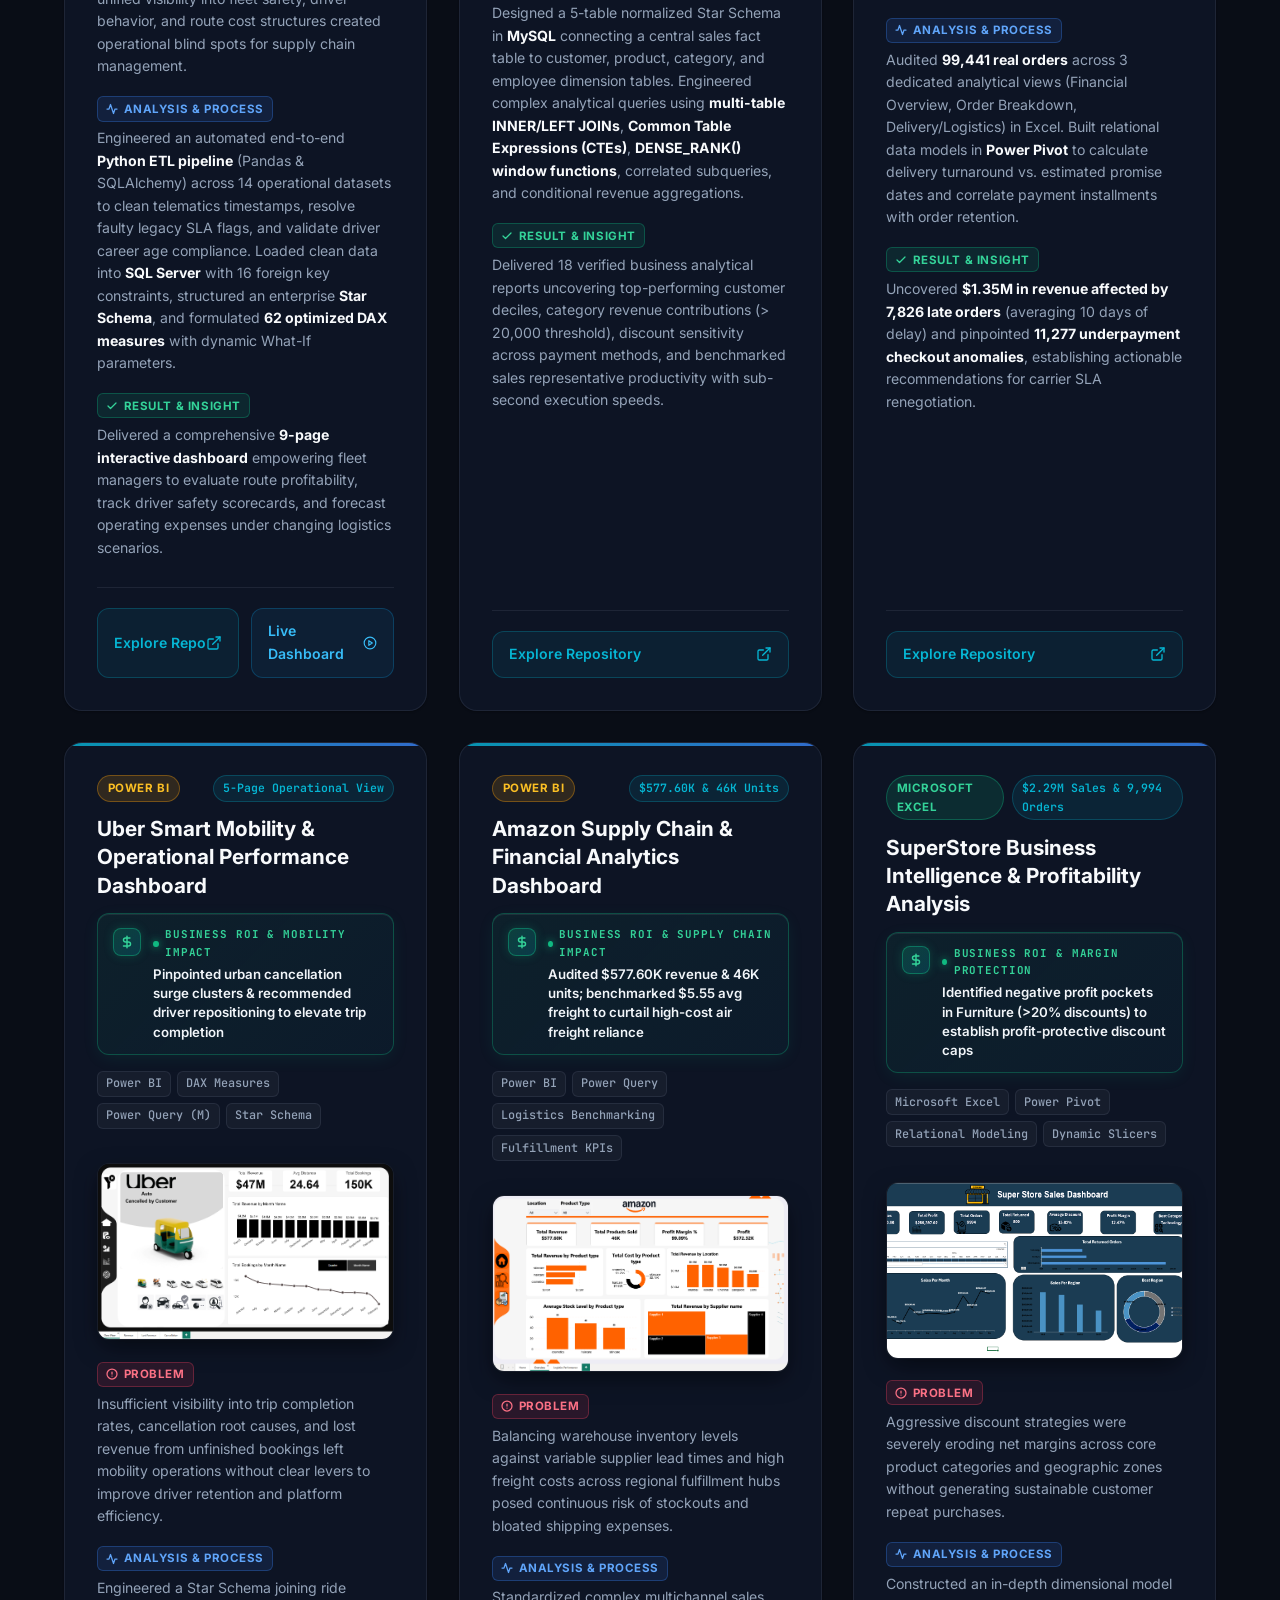
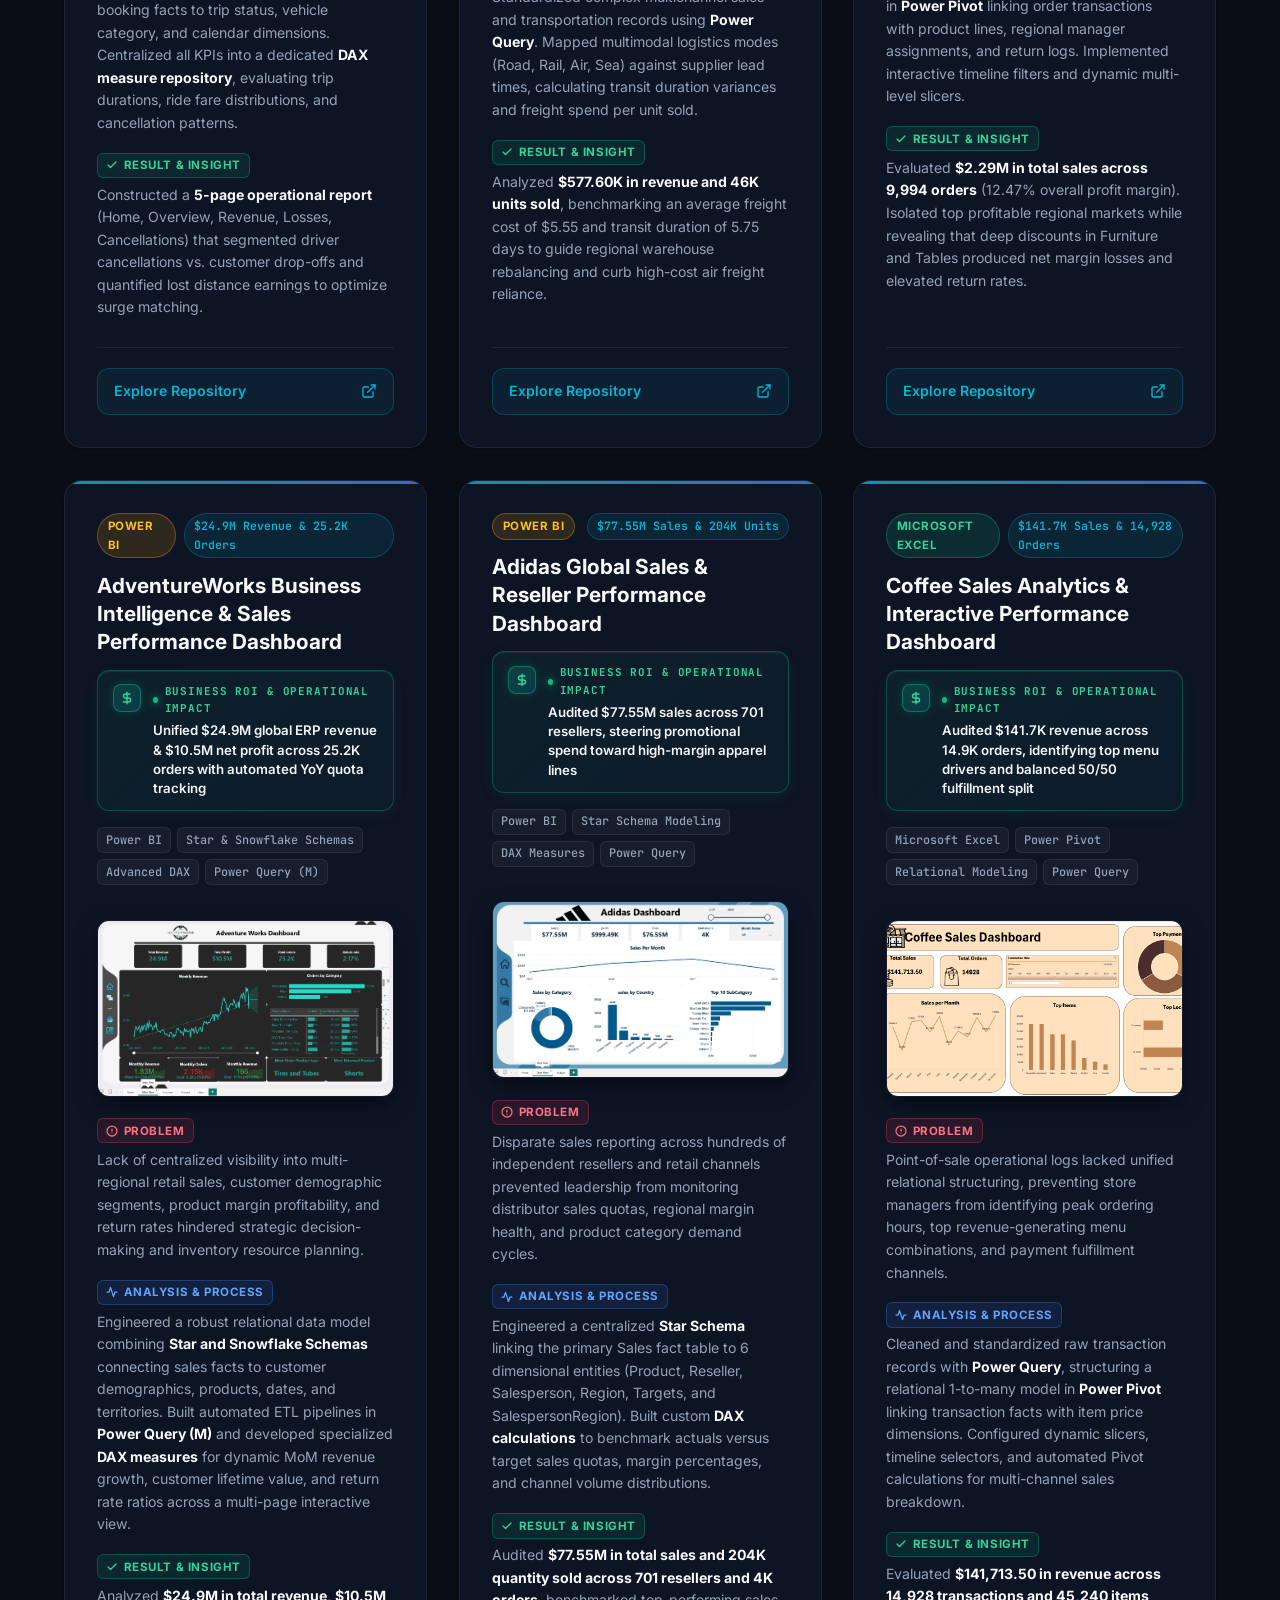
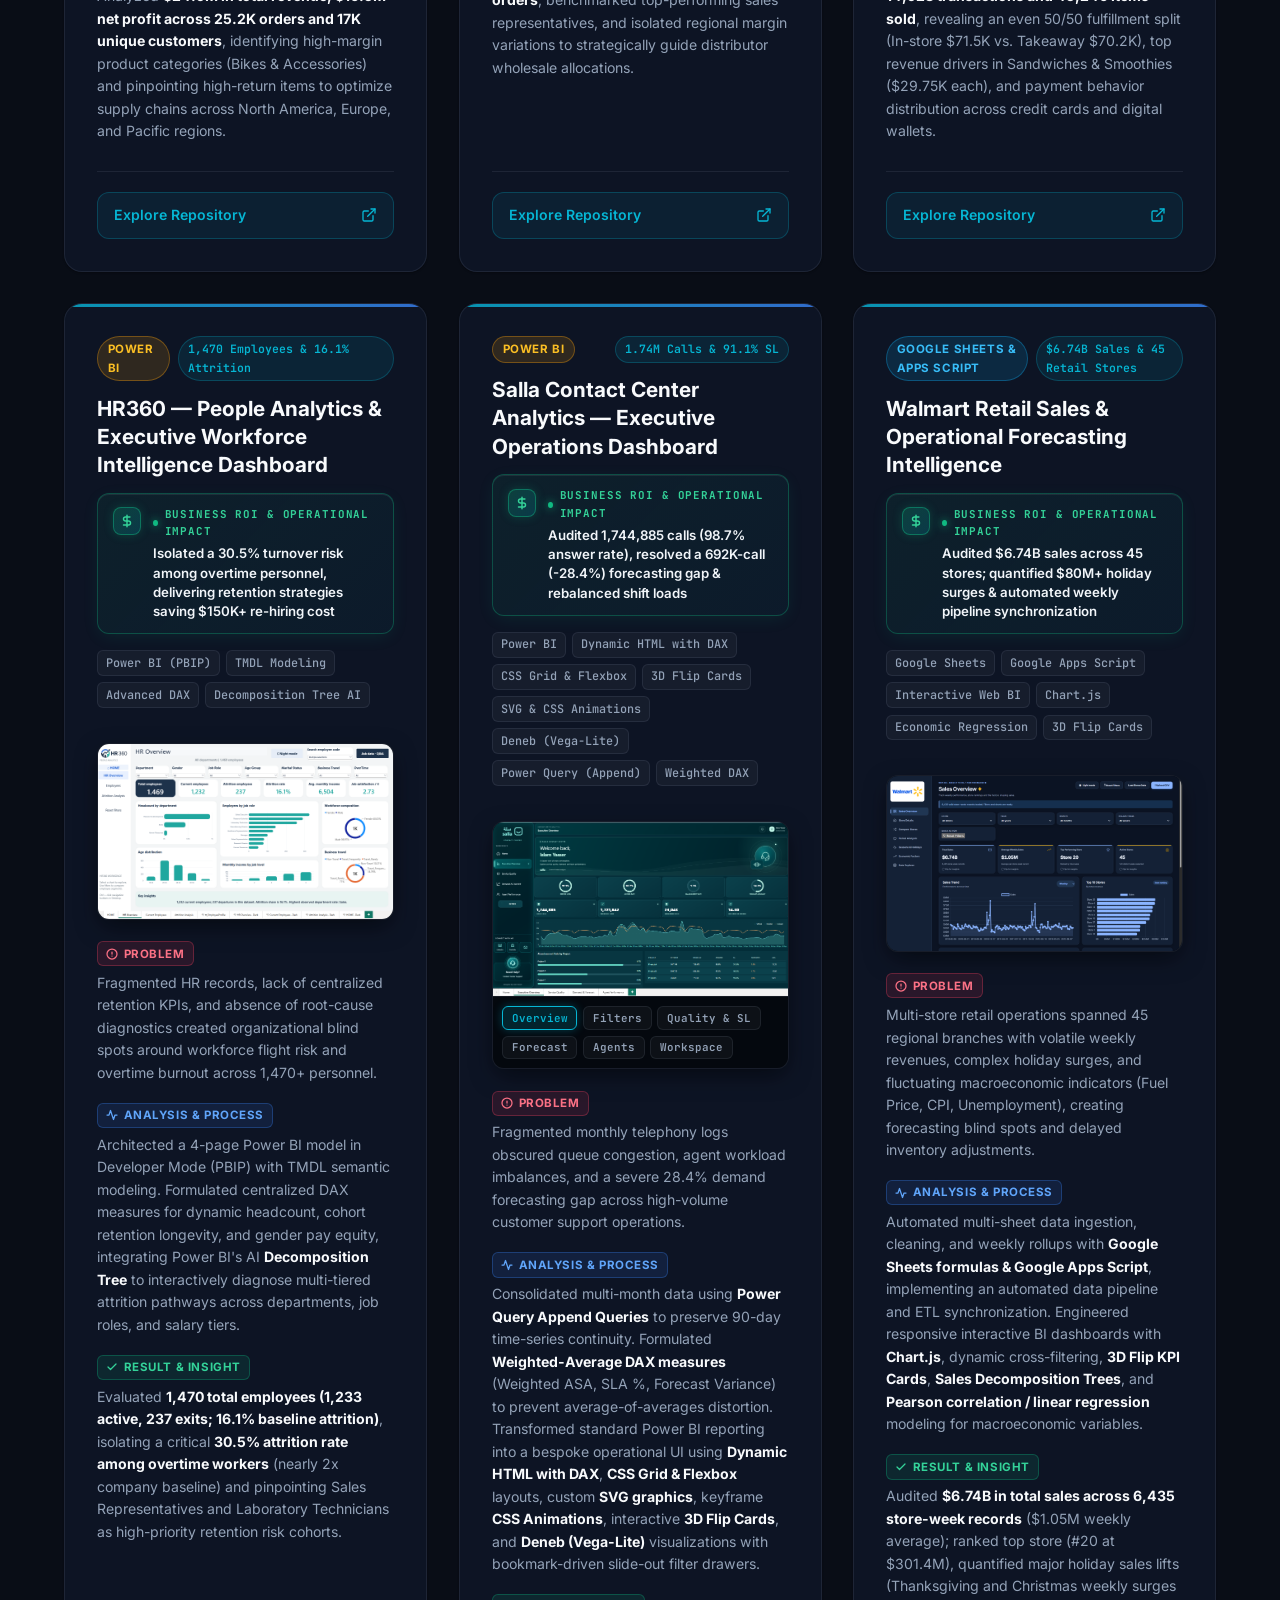
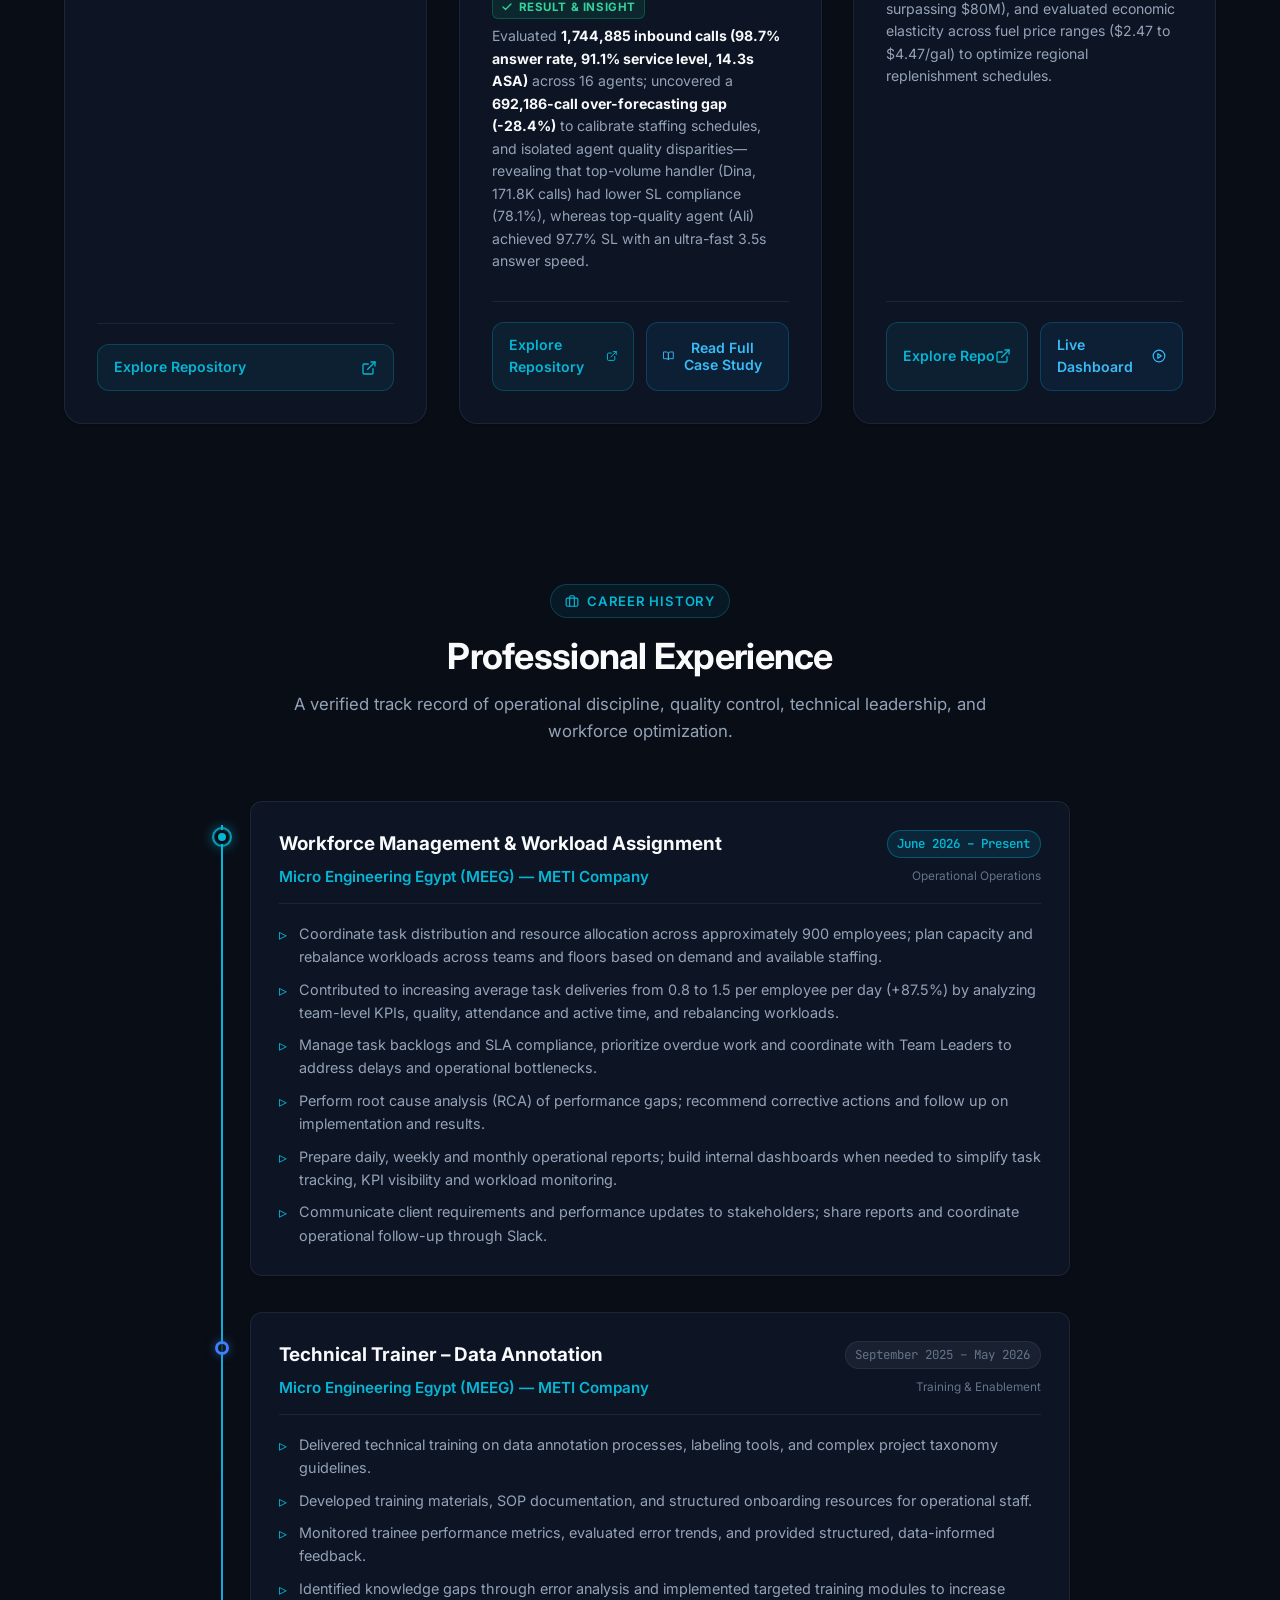
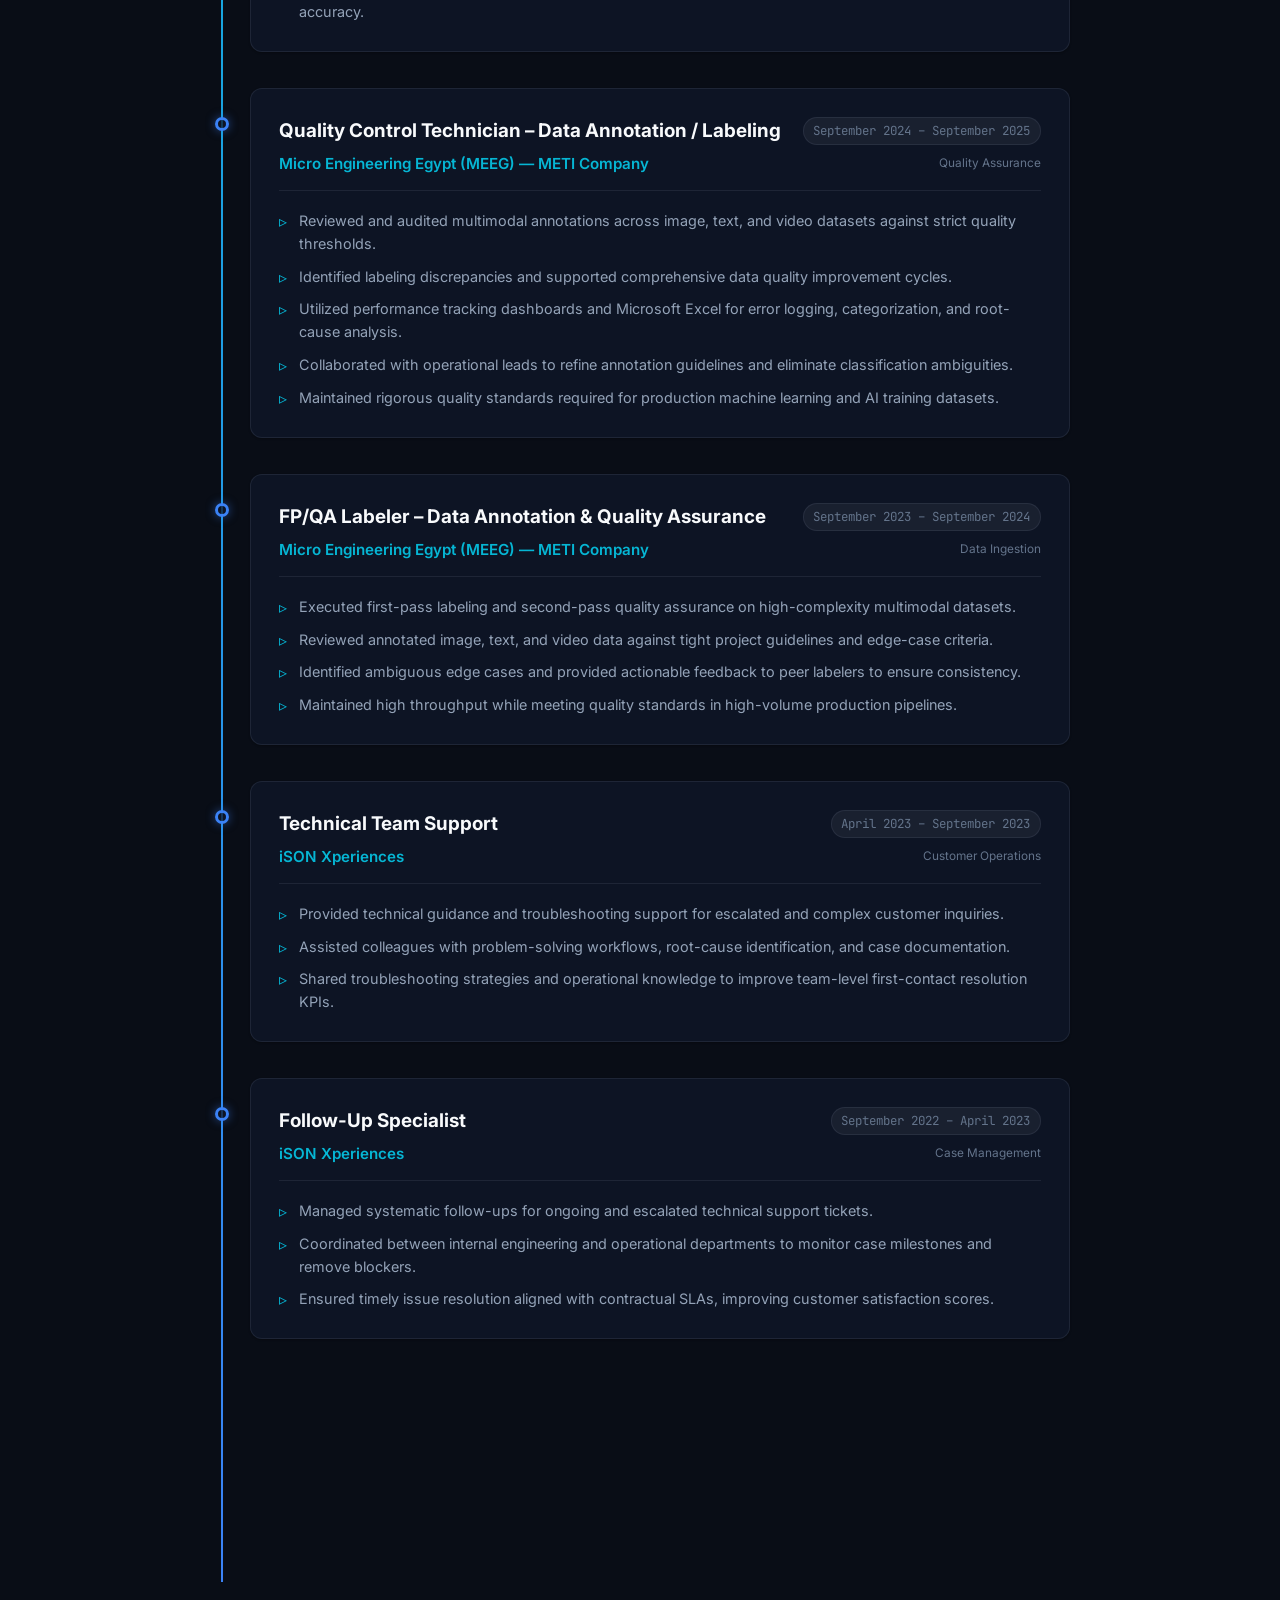
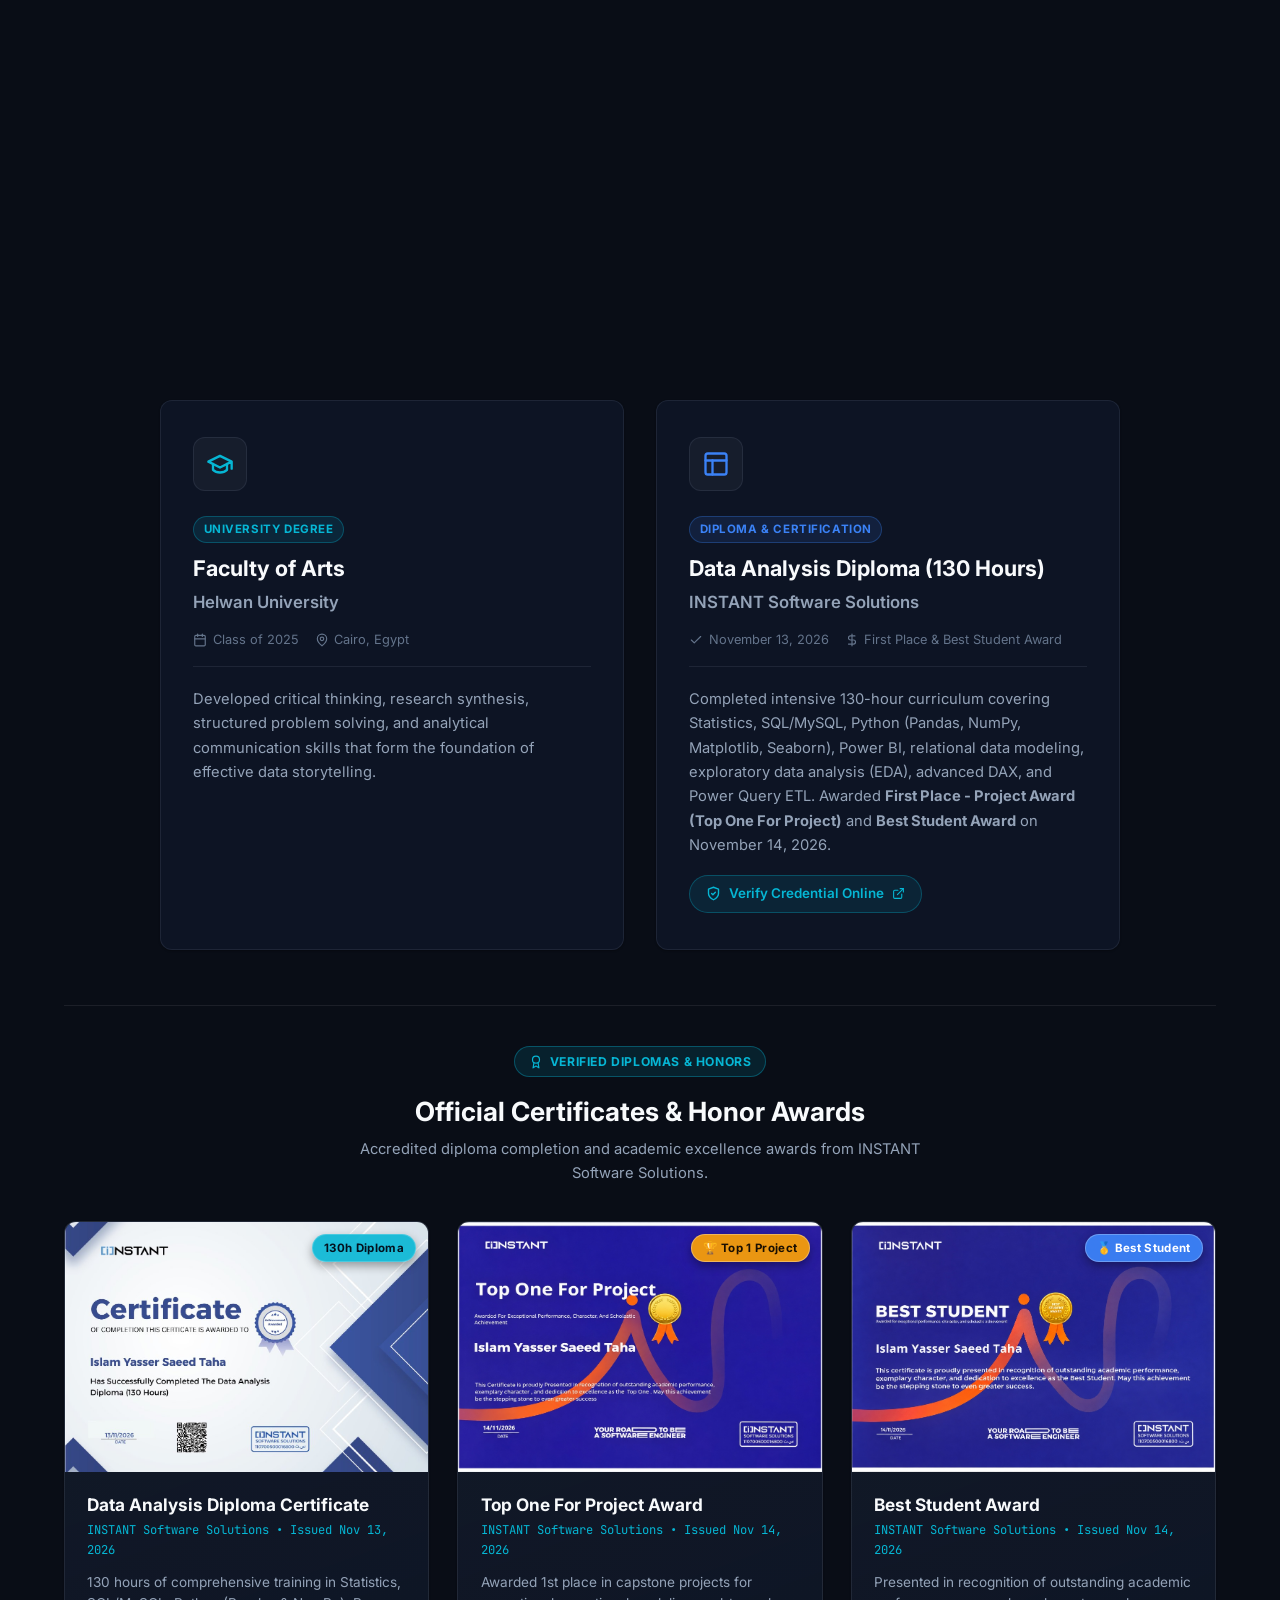
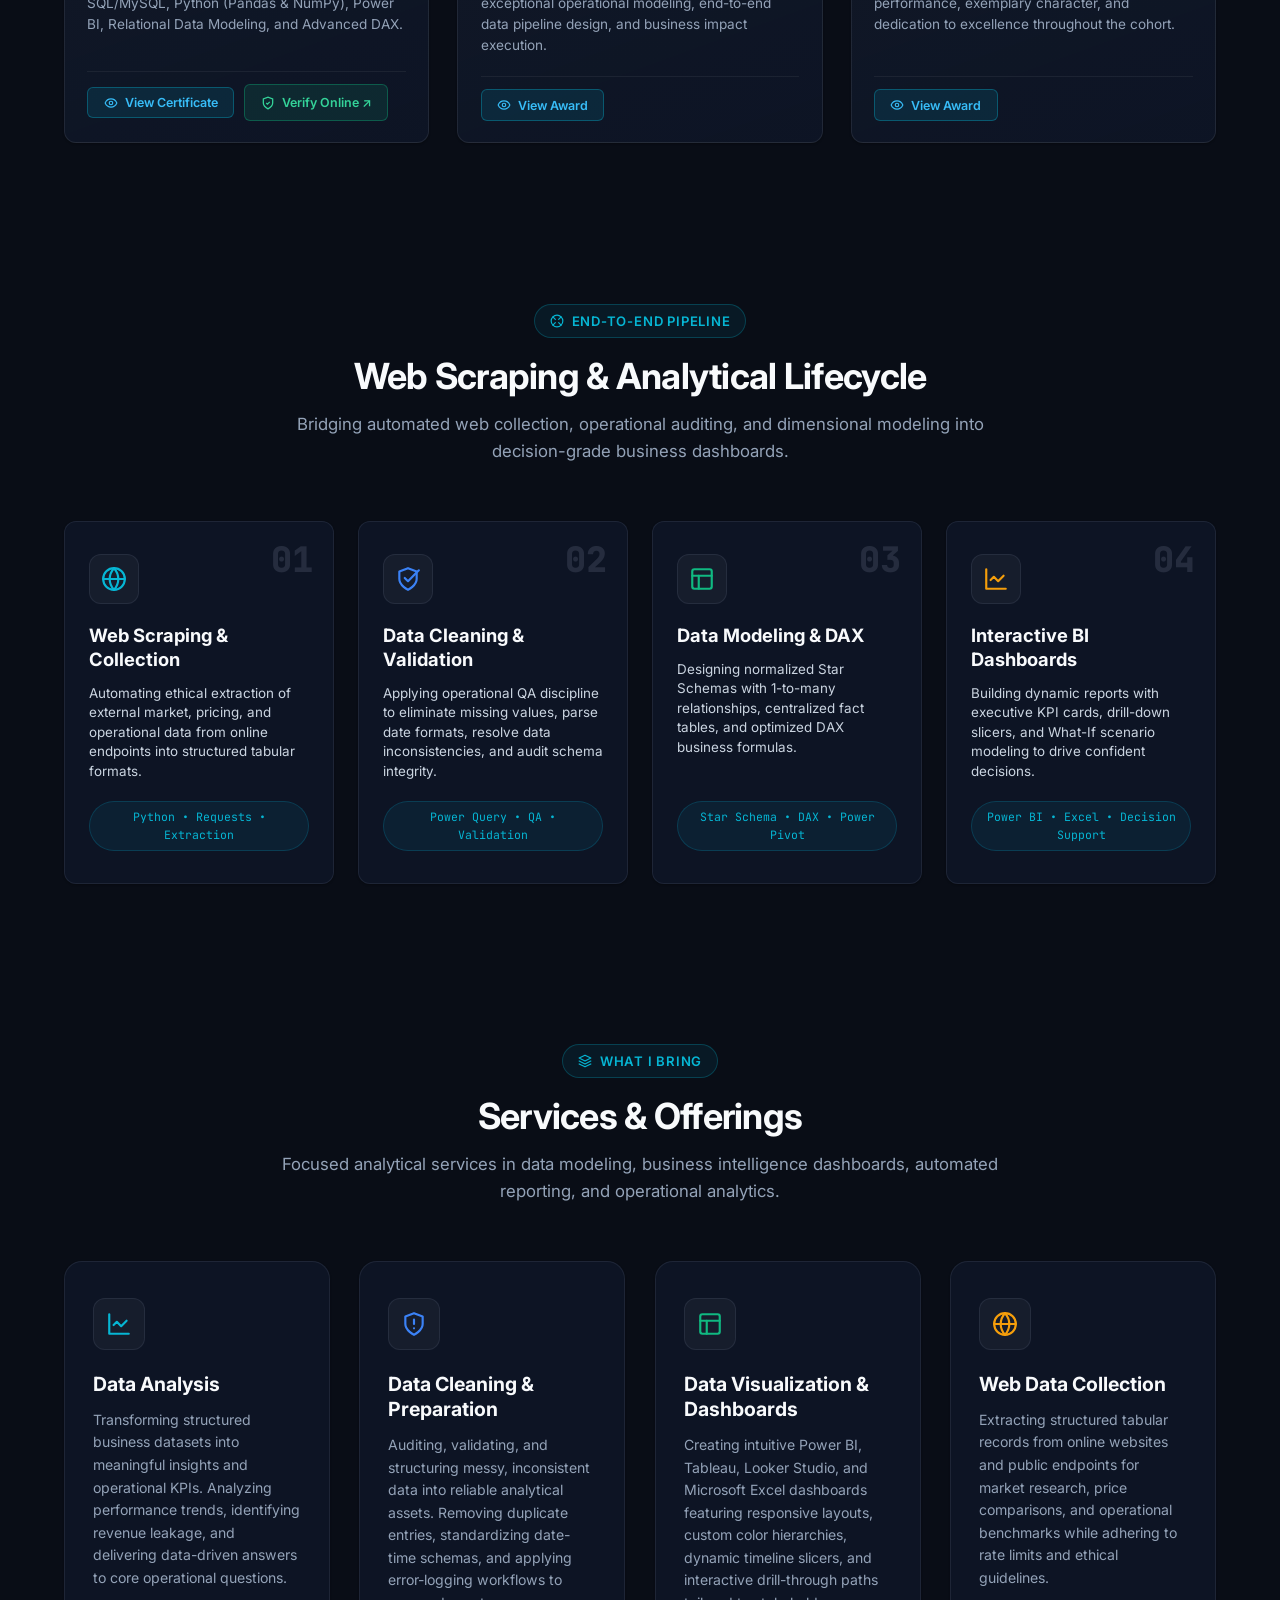
==== commit dc1ce49b: "feat(ui): update button to 'View CV' and link directly to native PDF" ====
--- a/index.html
+++ b/index.html
@@ -71,7 +71,7 @@
         <li class="nav-item"><a href="#services" class="nav-link">Services</a></li>
         <li class="nav-item"><a href="#objective" class="nav-link">Objective</a></li>
         <li class="nav-item"><a href="#contact" class="nav-link">Contact</a></li>
-        <li class="nav-item"><a href="cv.html?v=20261119_v2" target="_blank" class="nav-link">Resume</a></li>
+        <li class="nav-item"><a href="Islam-Yasser-Data-Analyst-Resume.pdf?v=20261119_v2" target="_blank" class="nav-link">Resume</a></li>
       </ul>
 
       <!-- Controls: Theme Toggle & Mobile Hamburger -->
@@ -170,9 +170,9 @@
               <svg width="18" height="18" viewBox="0 0 24 24" fill="none" stroke="currentColor" stroke-width="2" stroke-linecap="round" stroke-linejoin="round" aria-hidden="true"><path d="M21 15v4a2 2 0 0 1-2 2H5a2 2 0 0 1-2-2v-4"/><polyline points="7 10 12 15 17 10"/><line x1="12" y1="15" x2="12" y2="3"/></svg>
               <span>Download CV (PDF)</span>
             </a>
-            <a href="cv.html?v=20261119_v2" target="_blank" class="btn btn-outline" title="View &amp; Print ATS Resume / CV">
+            <a href="Islam-Yasser-Data-Analyst-Resume.pdf?v=20261119_v2" target="_blank" class="btn btn-outline" title="View Official CV (PDF)">
               <svg width="18" height="18" viewBox="0 0 24 24" fill="none" stroke="currentColor" stroke-width="2" stroke-linecap="round" stroke-linejoin="round" aria-hidden="true"><path d="M14 2H6a2 2 0 0 0-2 2v16a2 2 0 0 0 2 2h12a2 2 0 0 0 2-2V8z"/><polyline points="14 2 14 8 20 8"/><line x1="16" y1="13" x2="8" y2="13"/><line x1="16" y1="17" x2="8" y2="17"/><polyline points="10 9 9 9 8 9"/></svg>
-              <span>View ATS CV</span>
+              <span>View CV</span>
             </a>
             <div class="social-quick-links">
               <a href="https://github.com/islamyasser424-design" target="_blank" rel="noopener noreferrer" class="social-link" aria-label="GitHub Profile (opens in a new tab)" title="GitHub Profile">
@@ -2722,7 +2722,7 @@
           <li><a href="#projects">Retail &amp; Sales Star Schemas</a></li>
           <li><a href="#projects">Supply Chain &amp; Logistics BI</a></li>
           <li><a href="#projects">Google Sheets &amp; Apps Script</a></li>
-          <li><a href="cv.html?v=20261119_v2" target="_blank" rel="noopener noreferrer" class="footer-resume-link">&rarr; View &amp; Download ATS Resume</a></li>
+          <li><a href="Islam-Yasser-Data-Analyst-Resume.pdf?v=20261119_v2" target="_blank" rel="noopener noreferrer" class="footer-resume-link">&rarr; View CV (PDF)</a></li>
         </ul>
       </div>
 
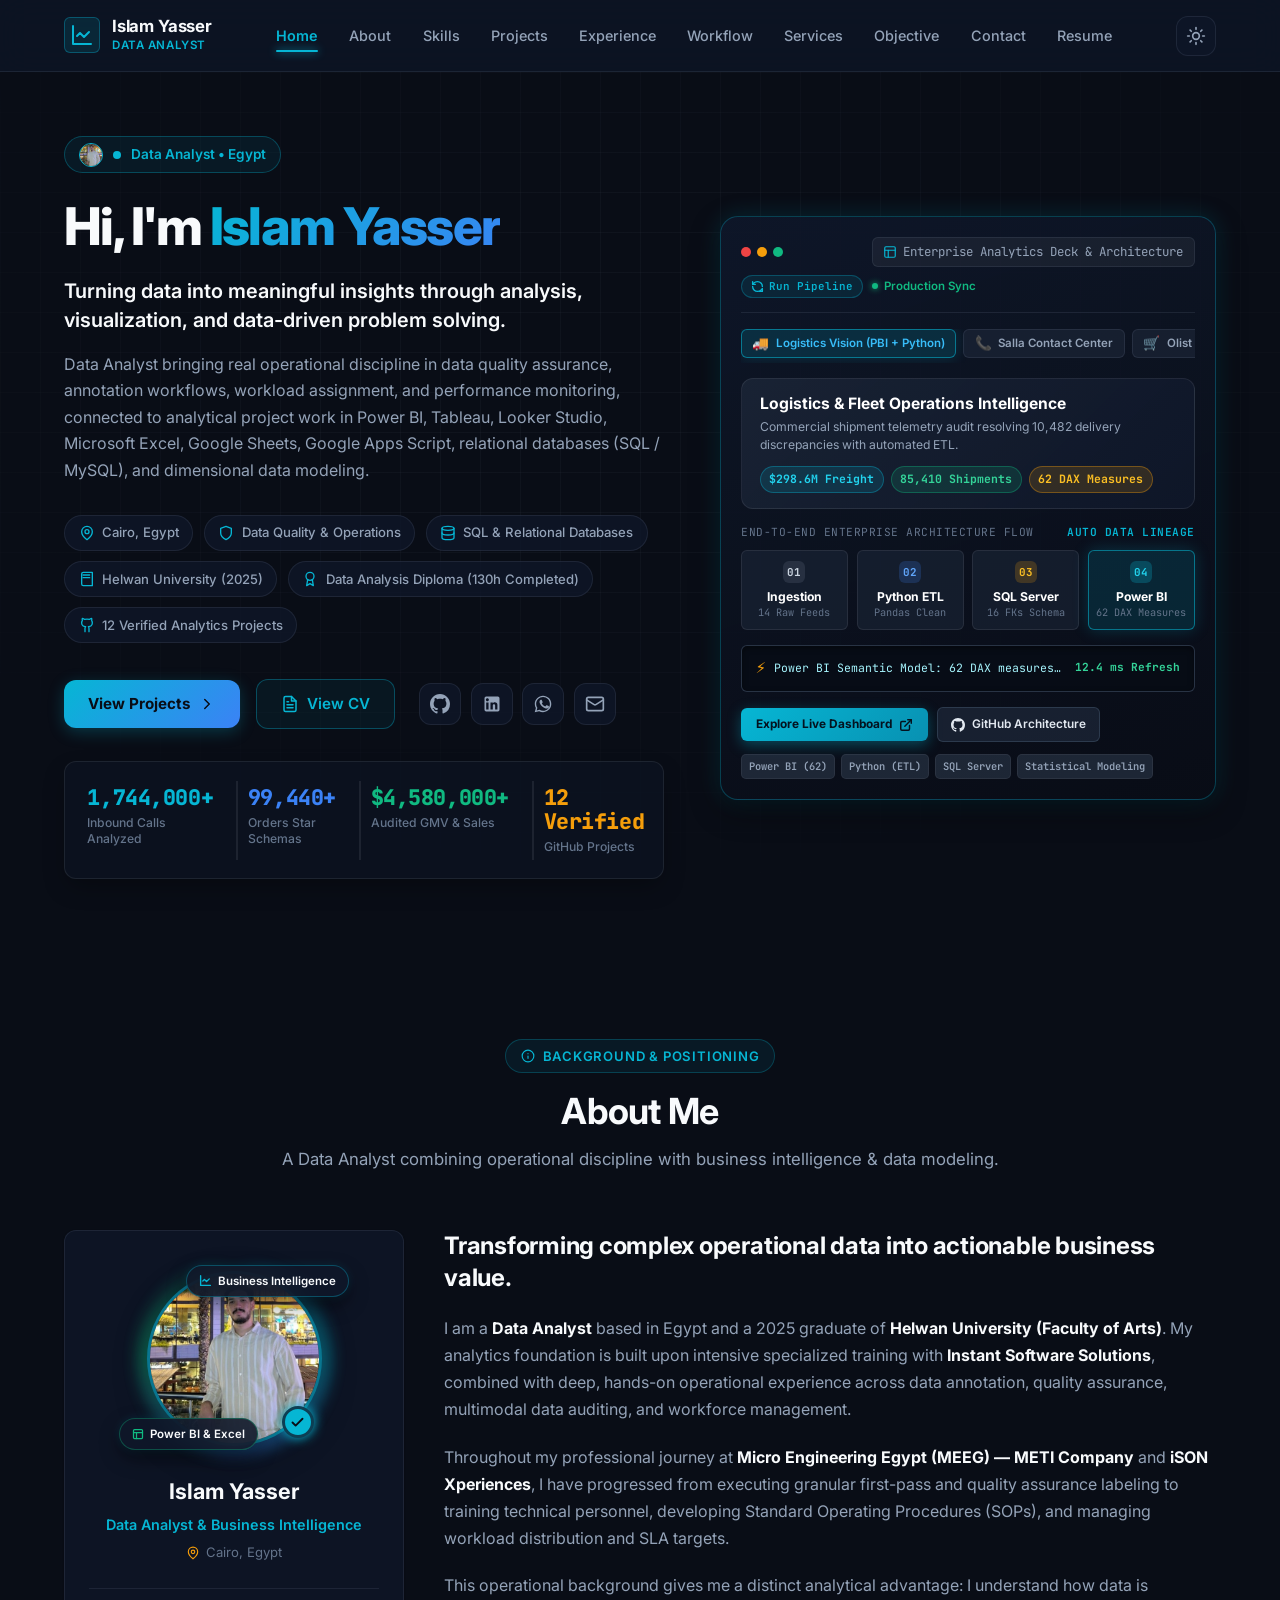
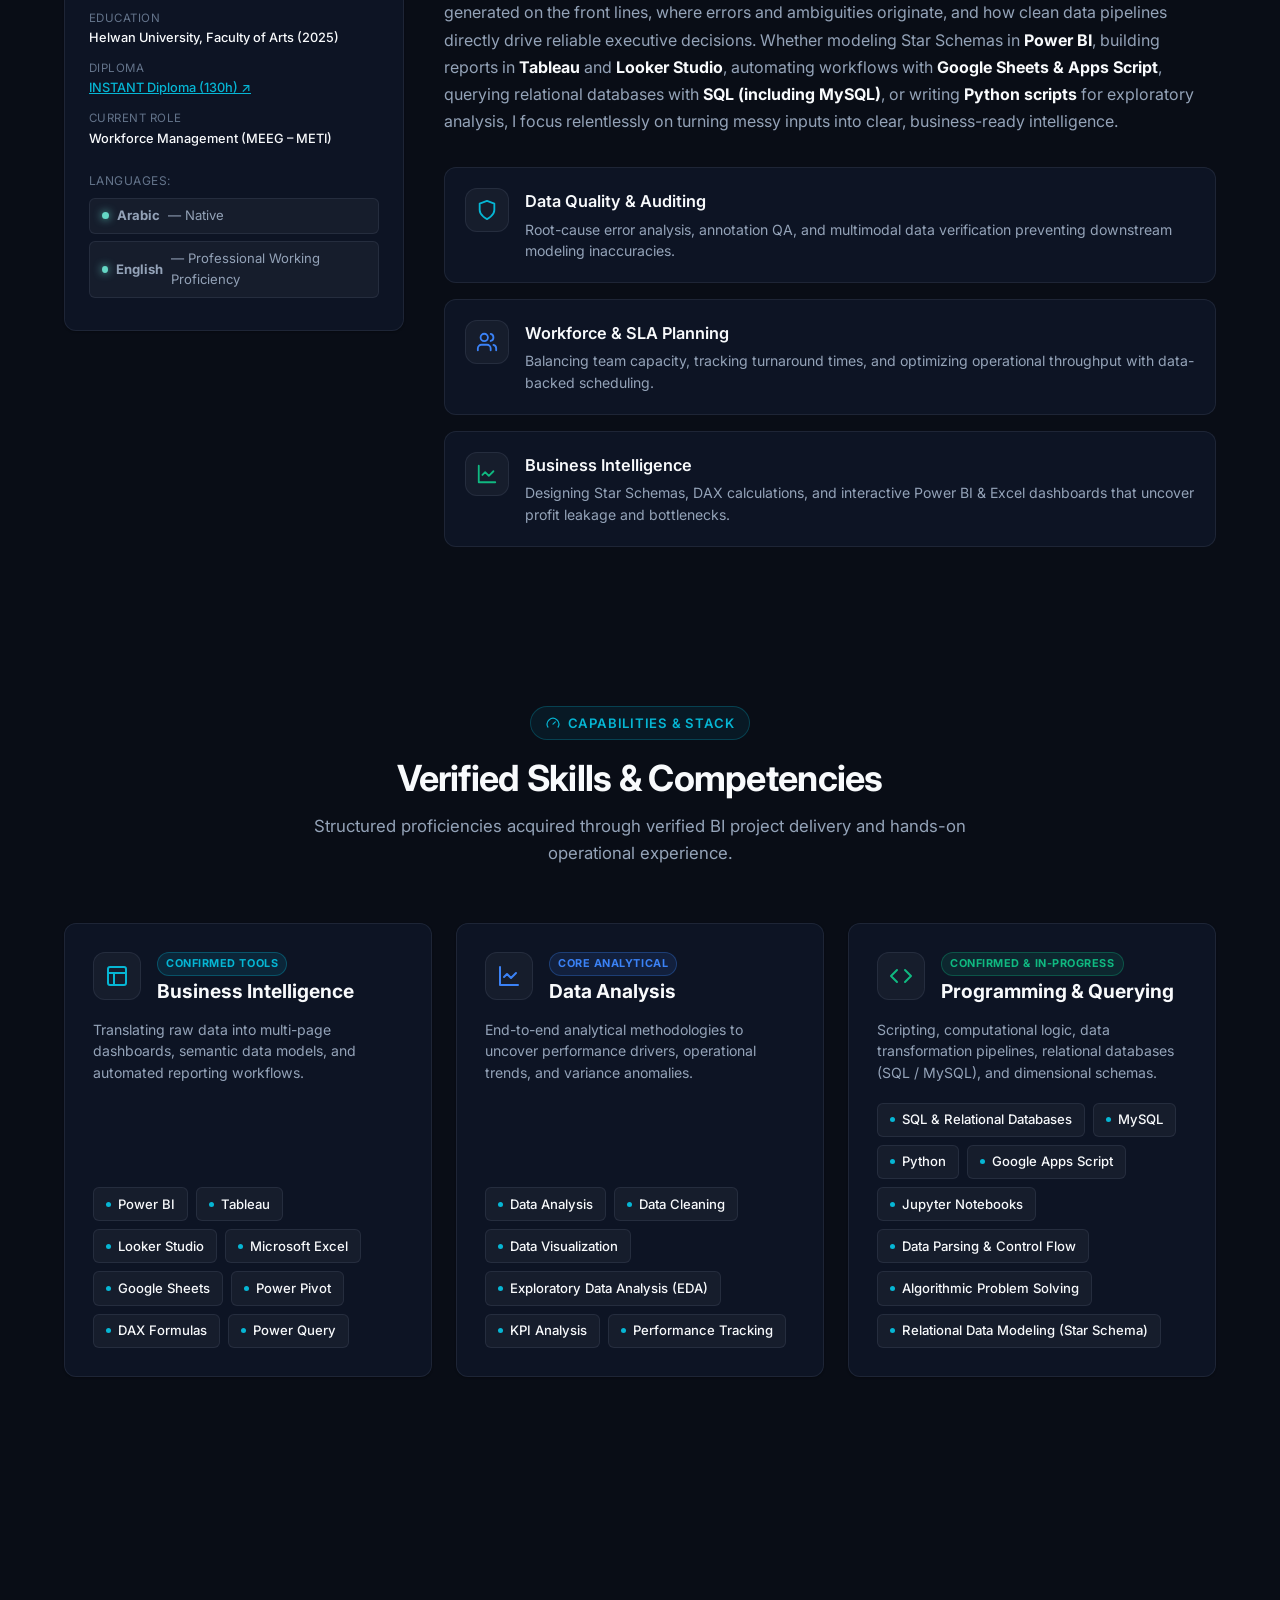
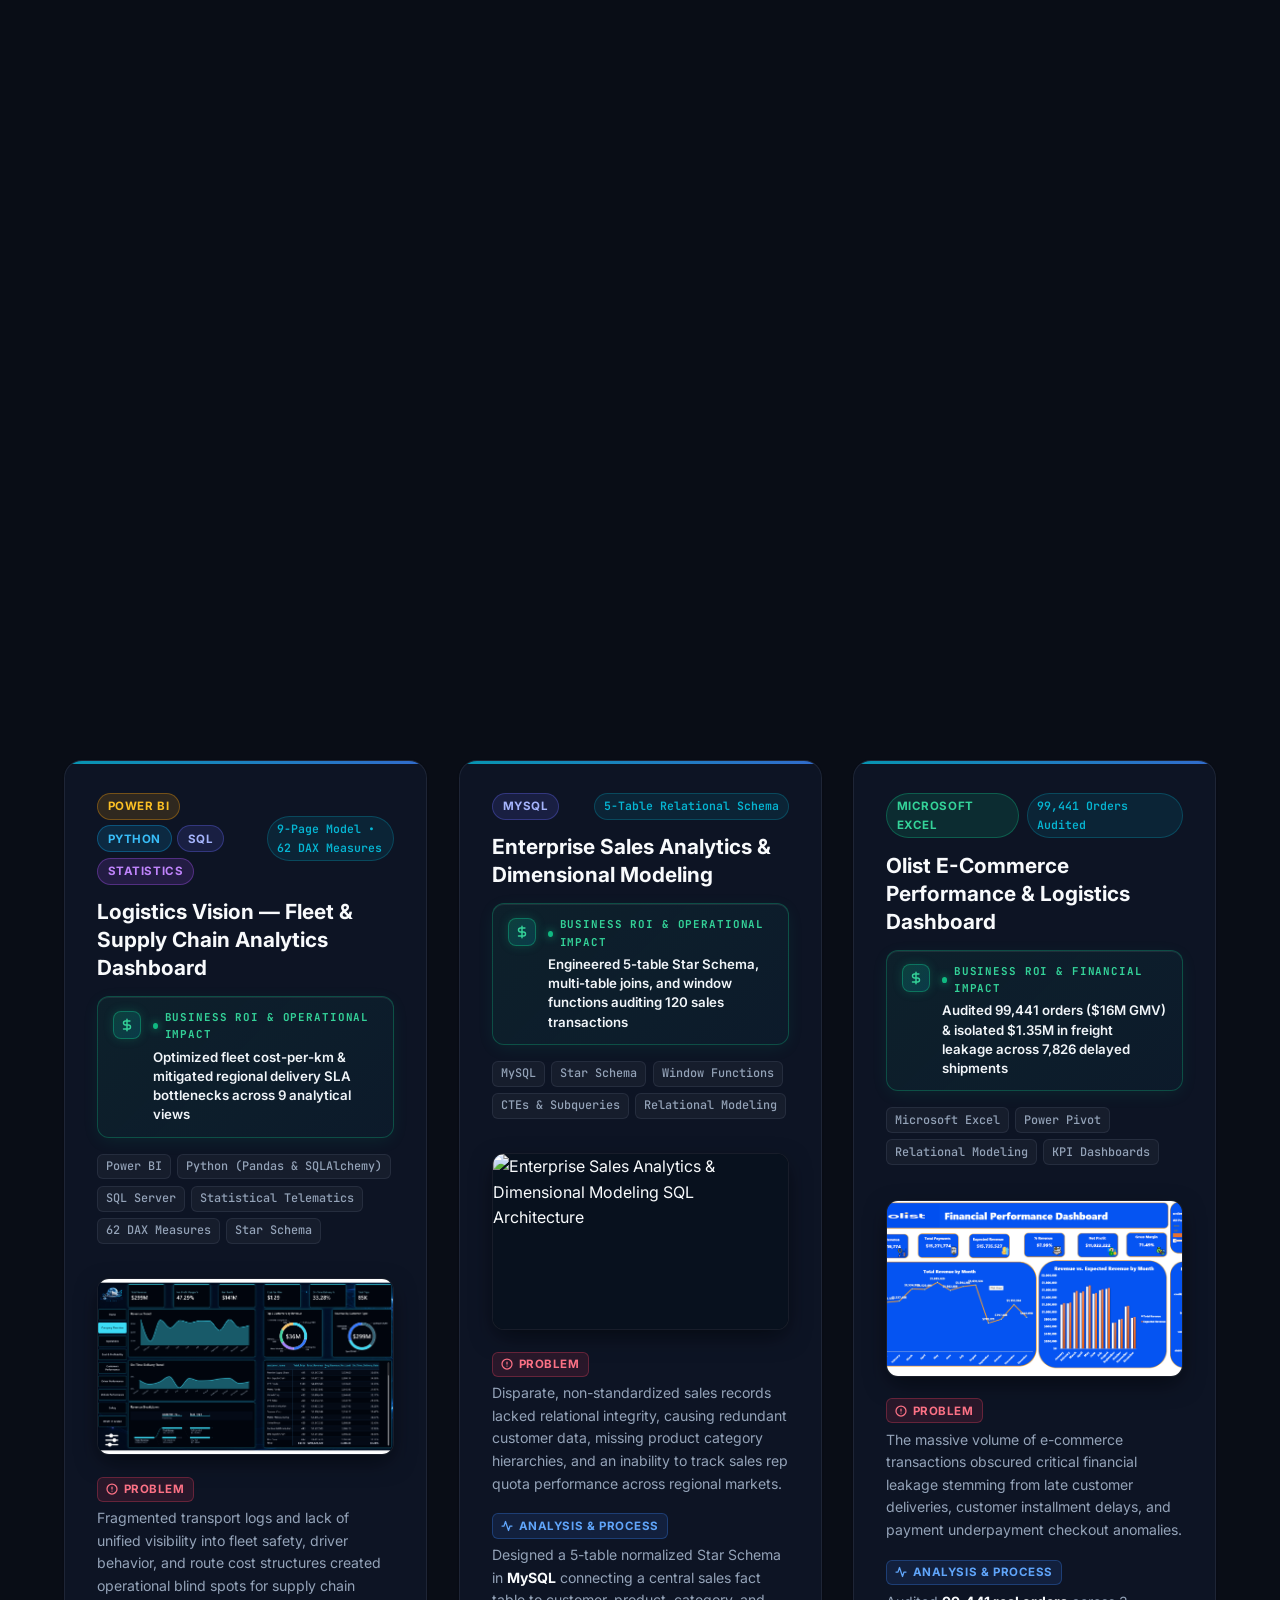
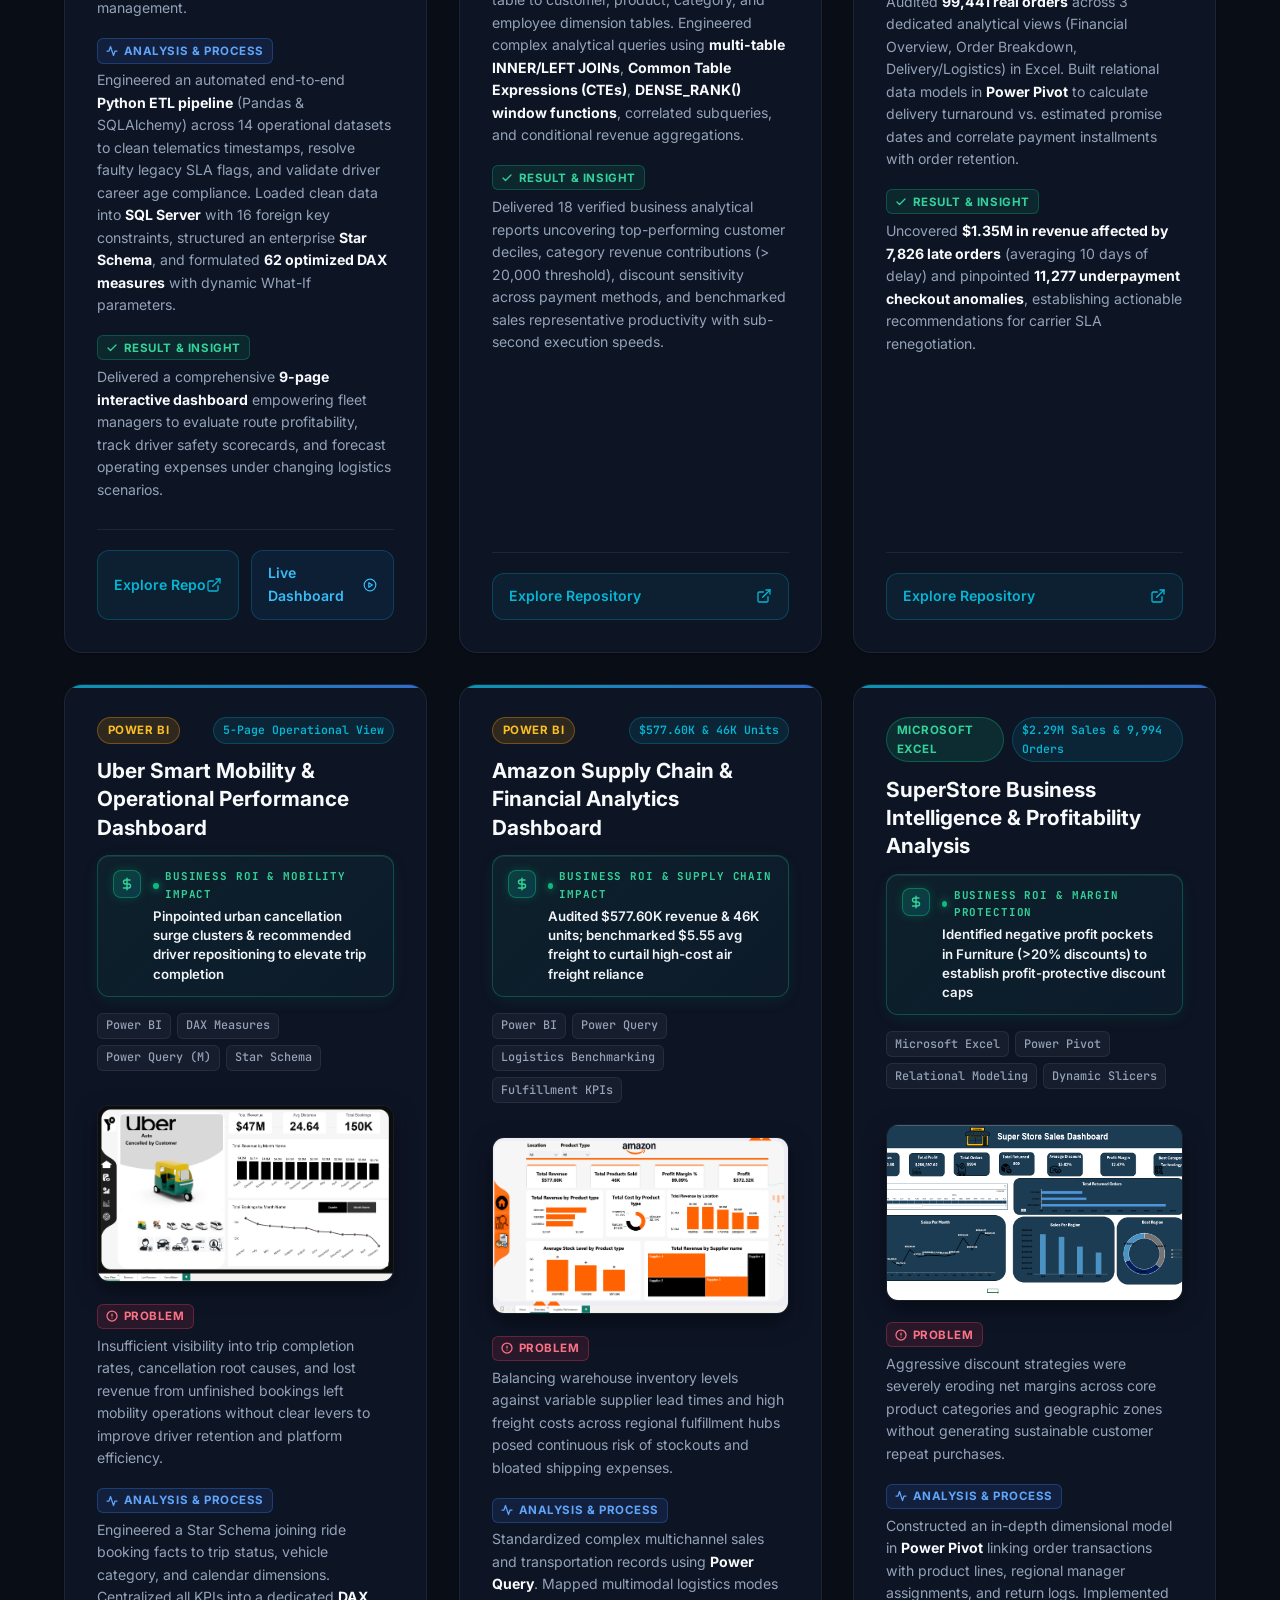
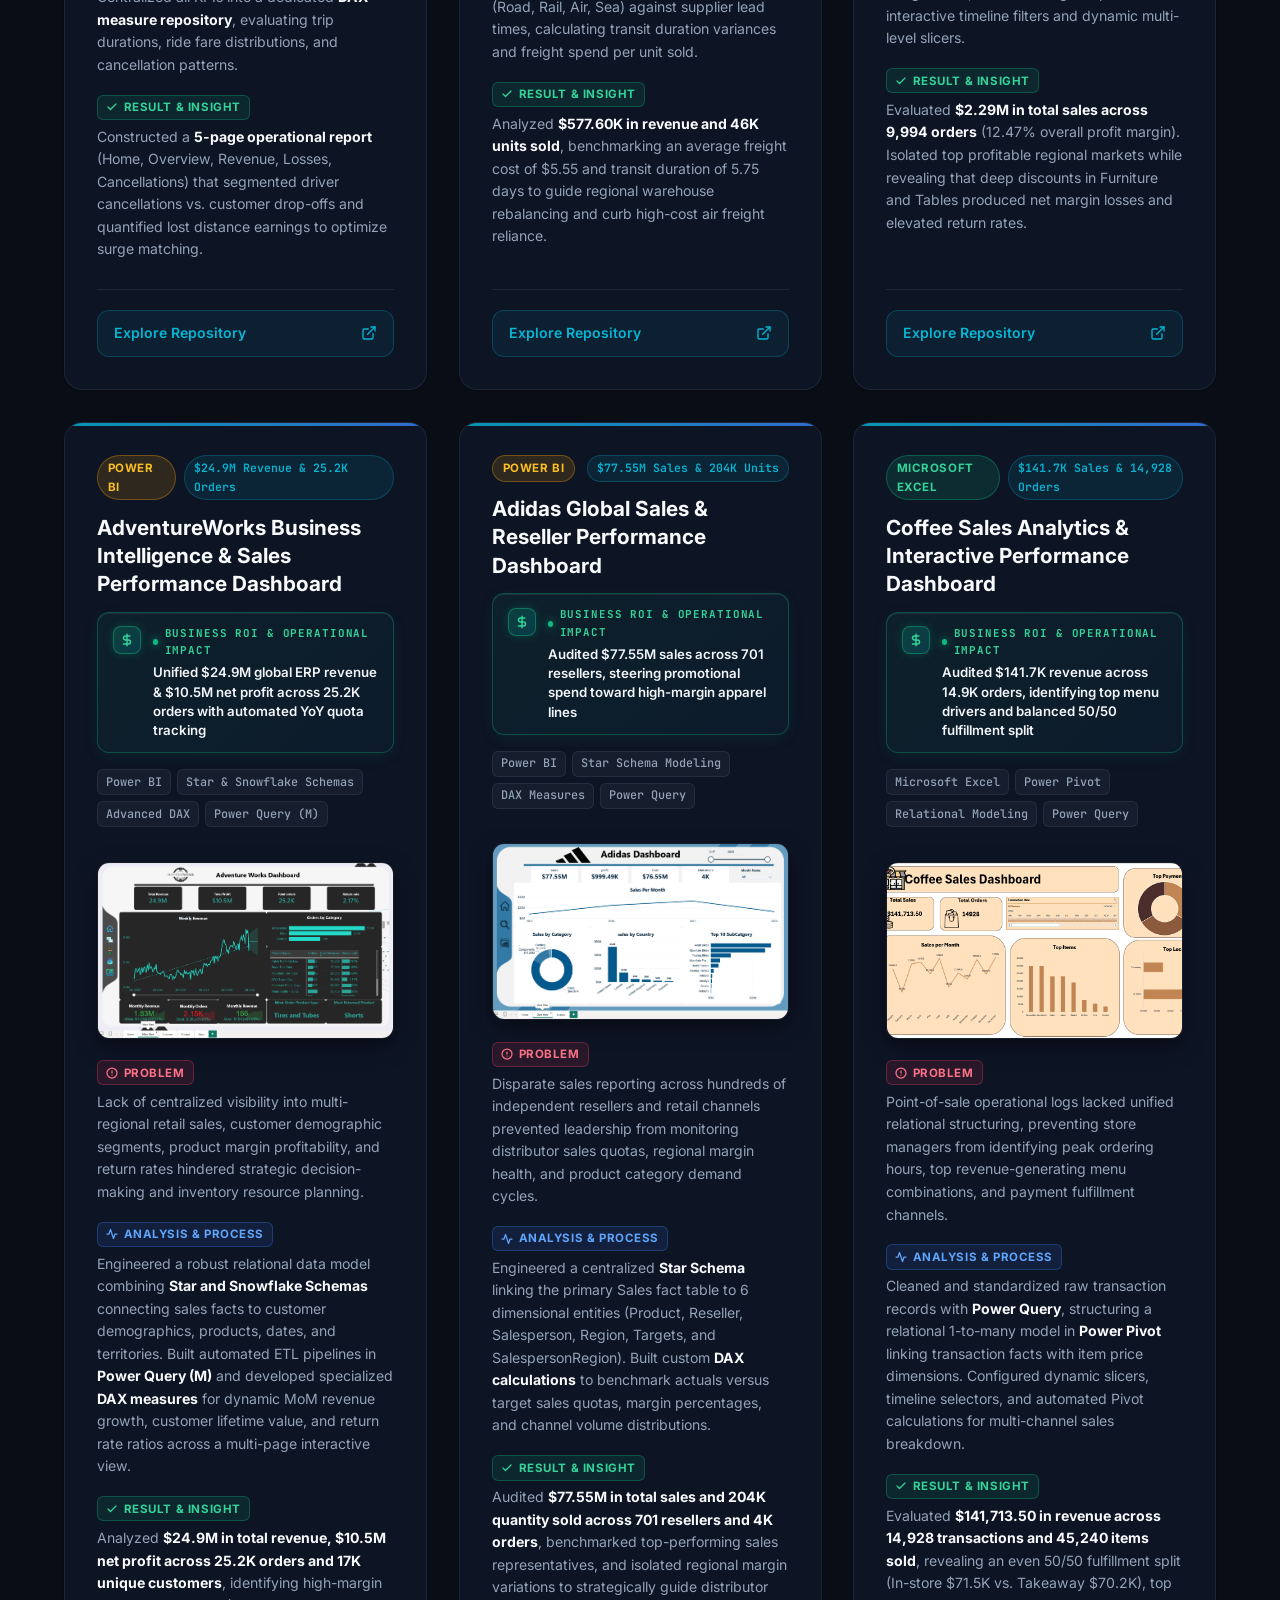
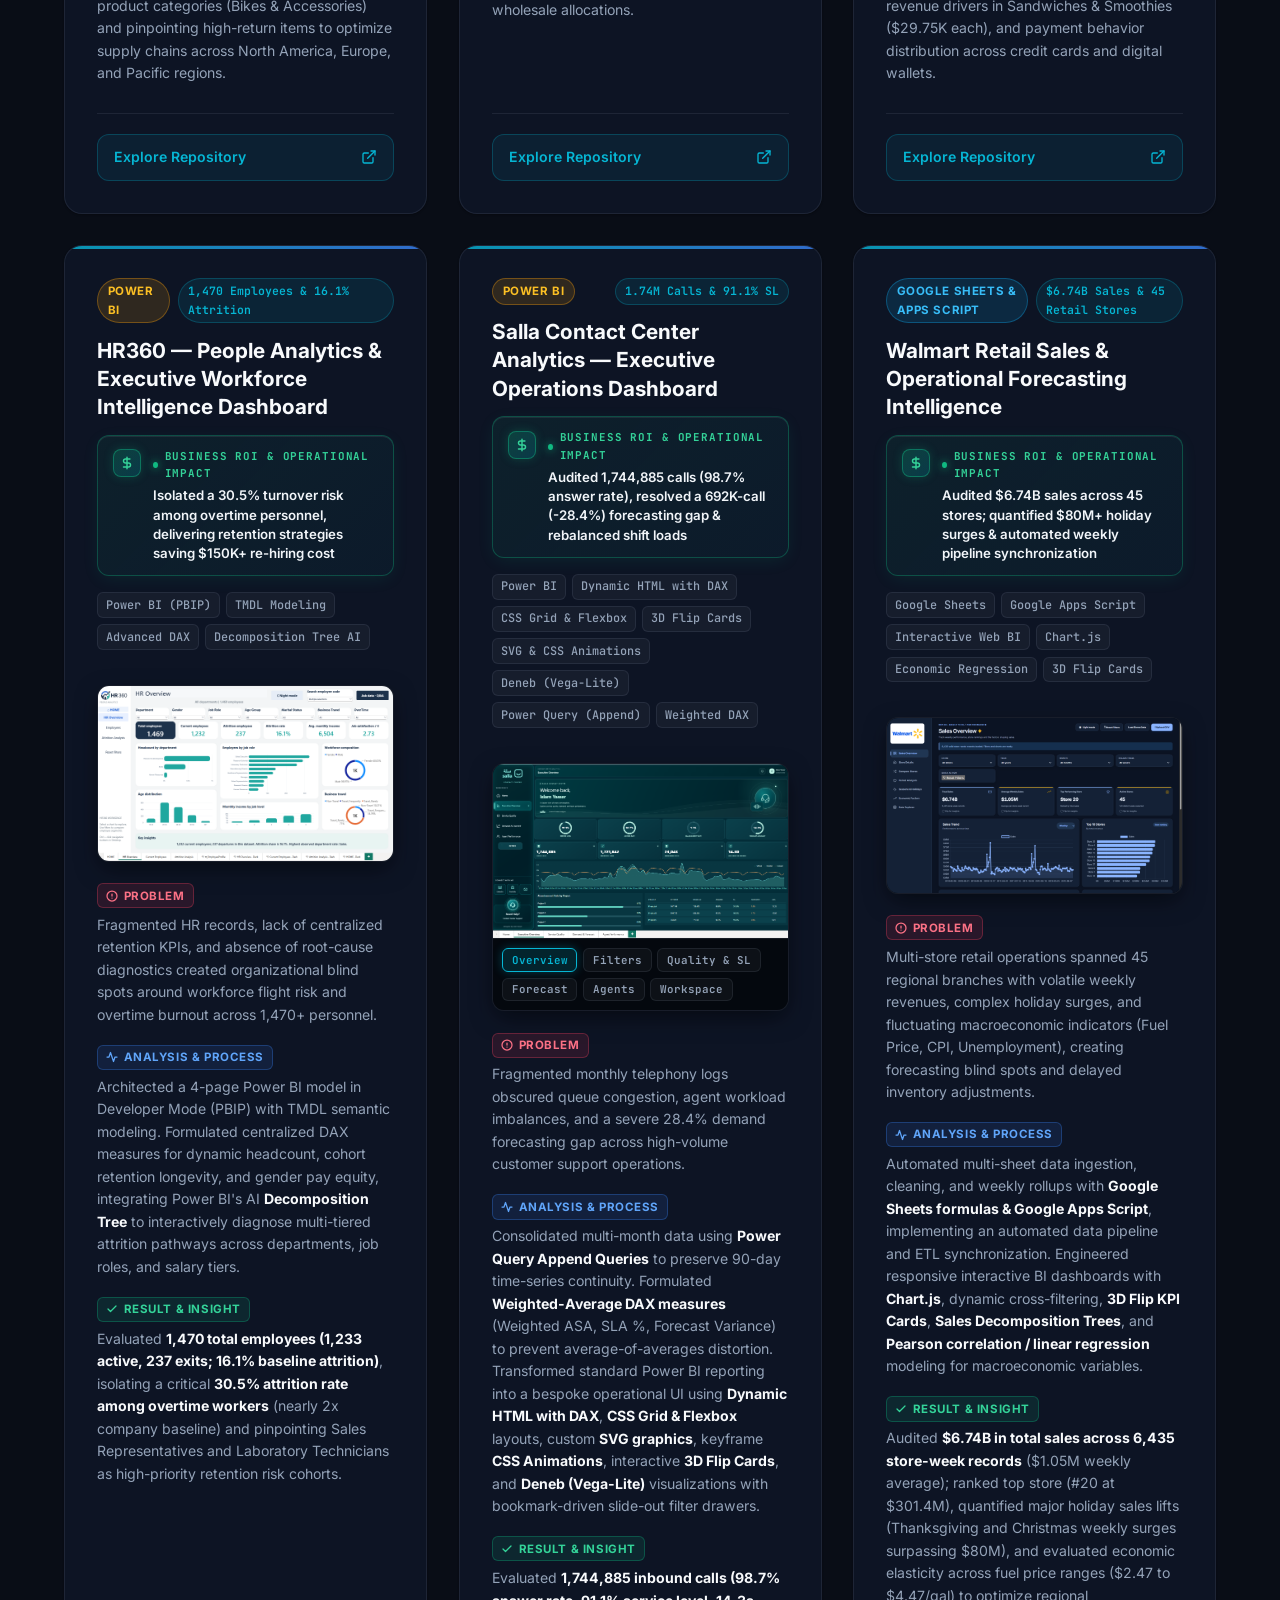
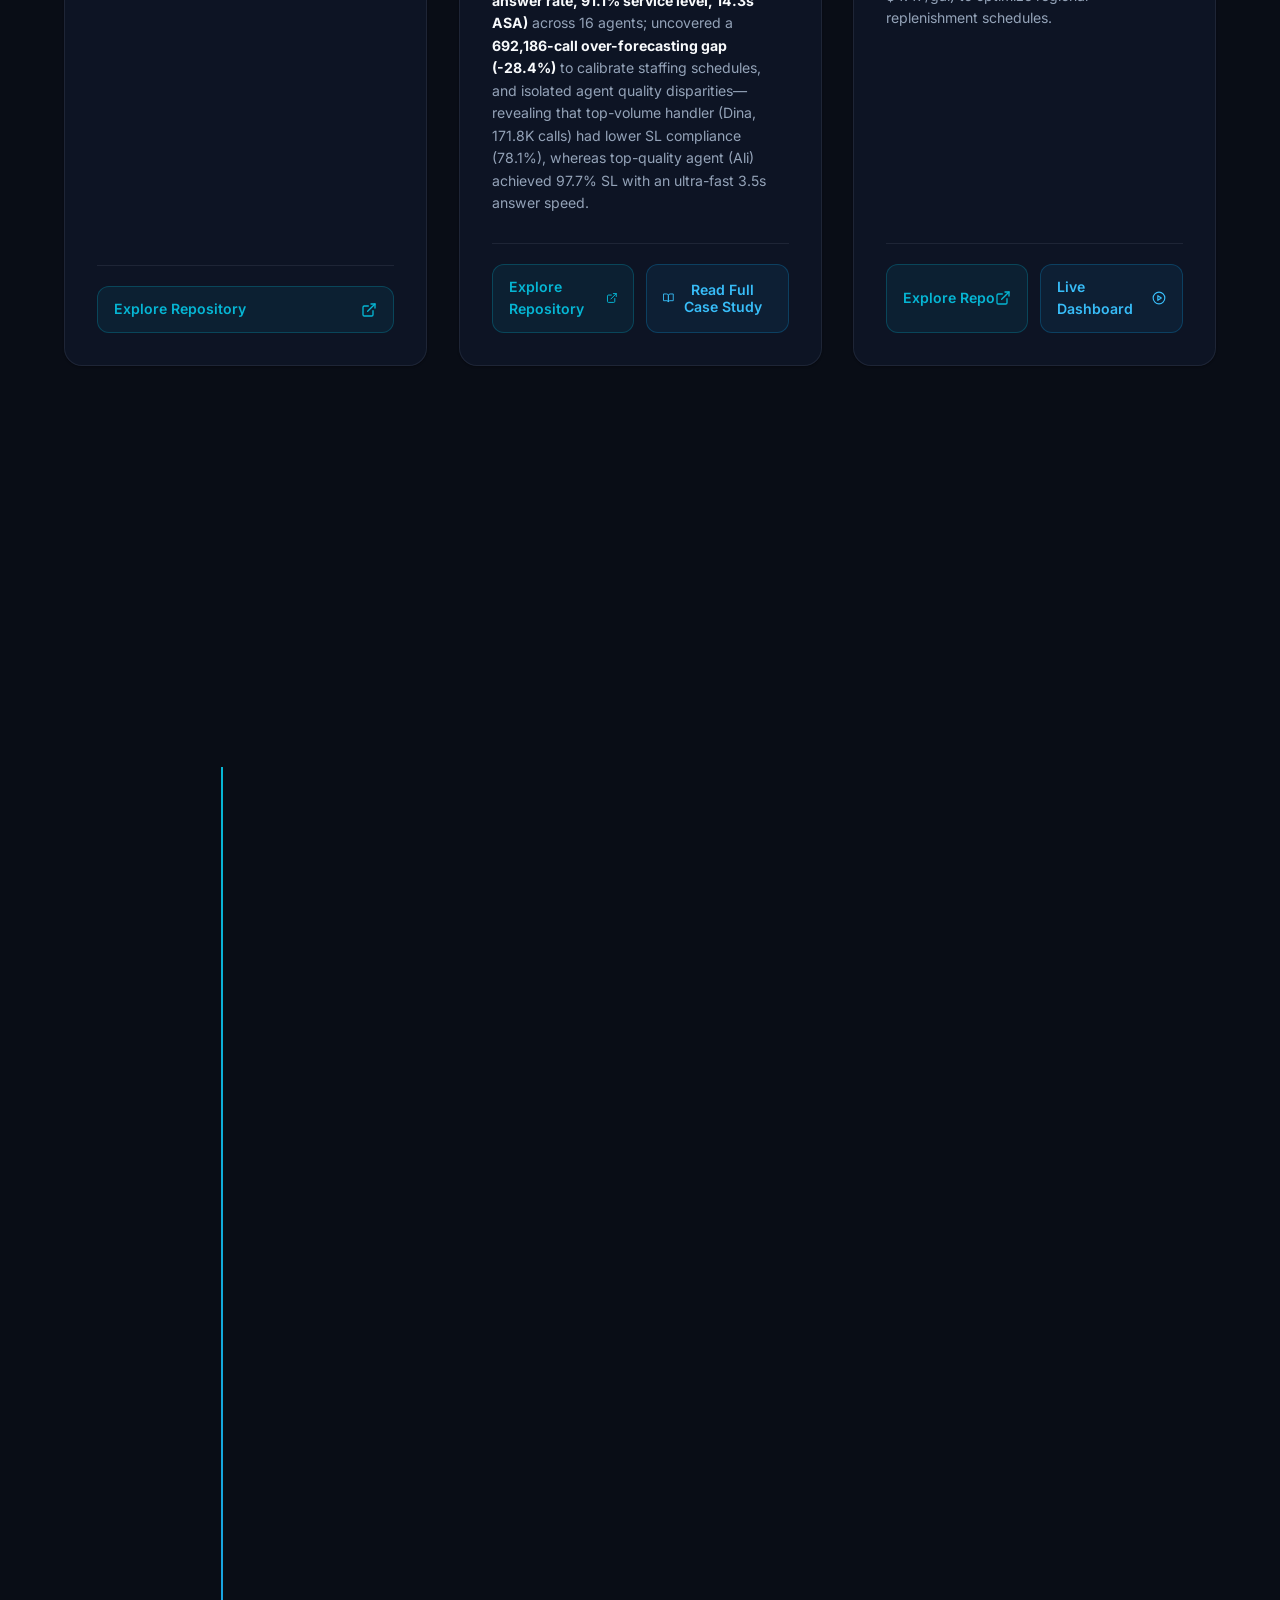
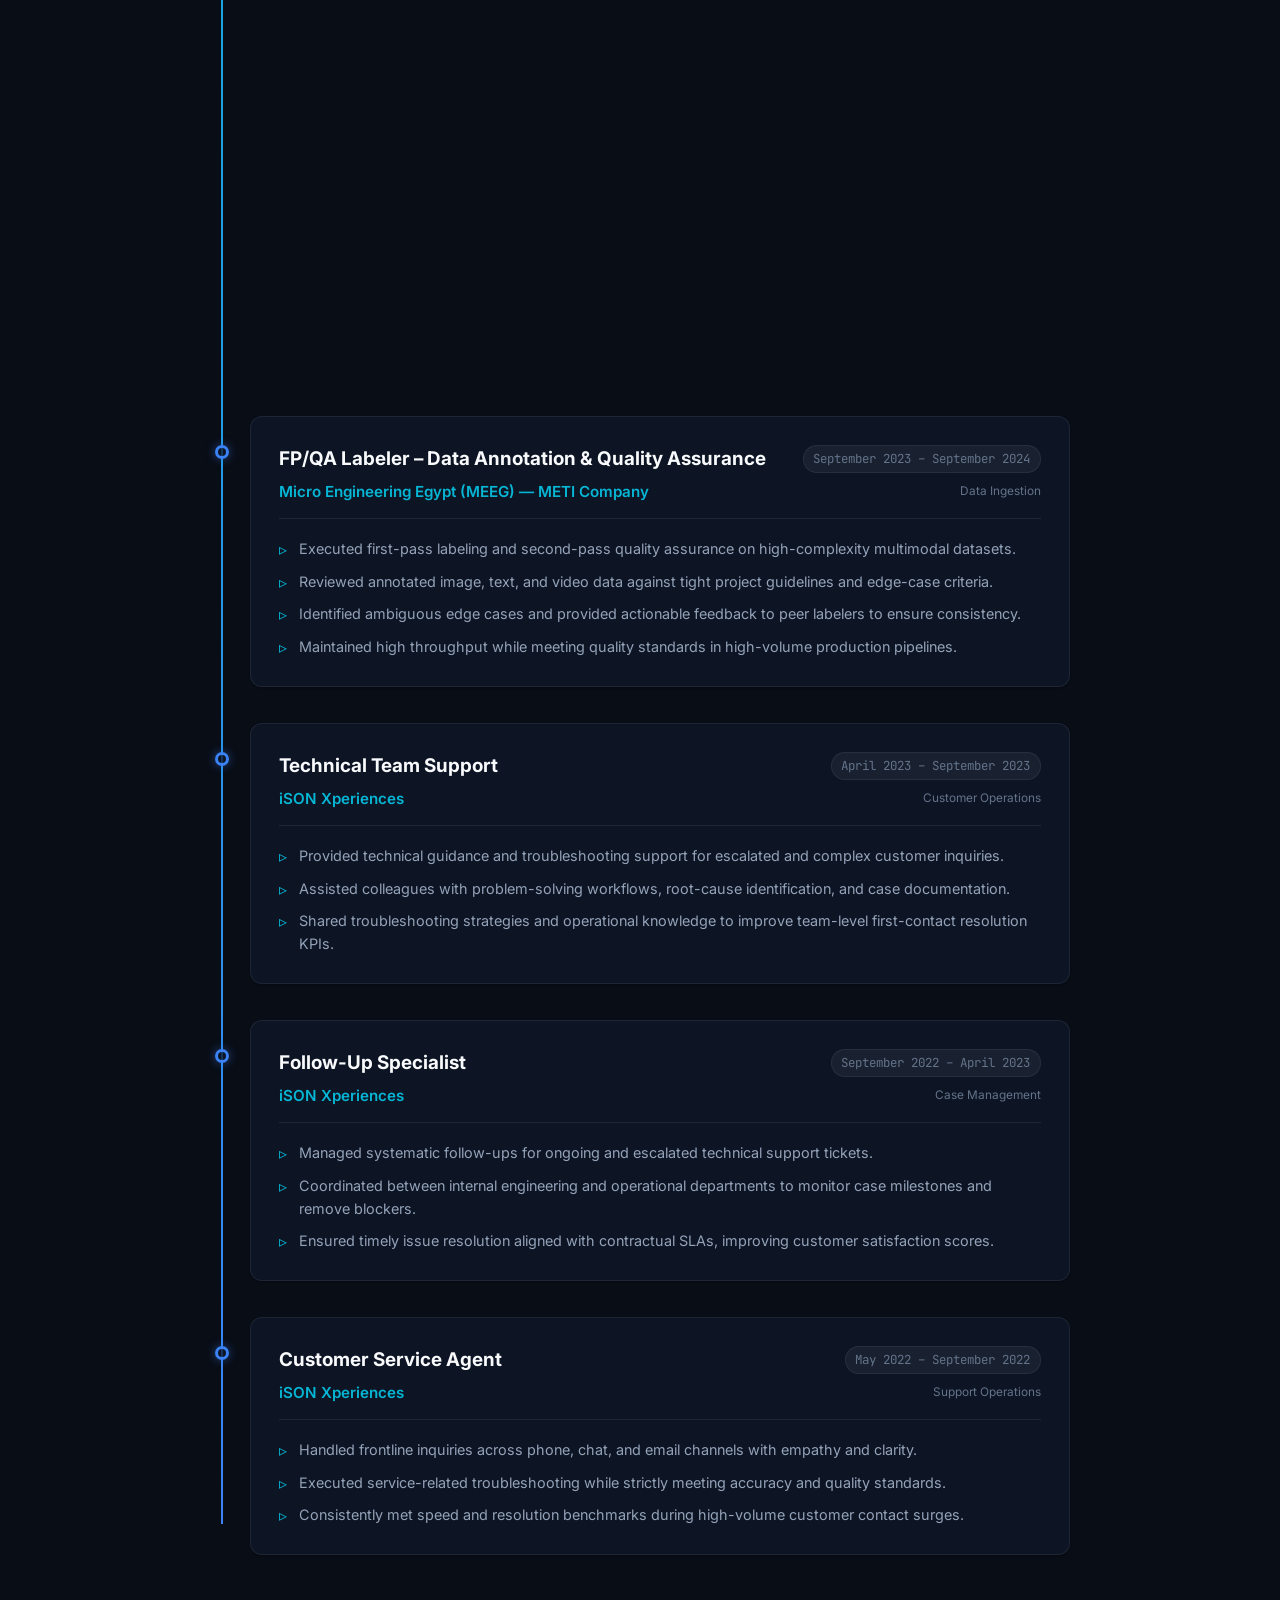
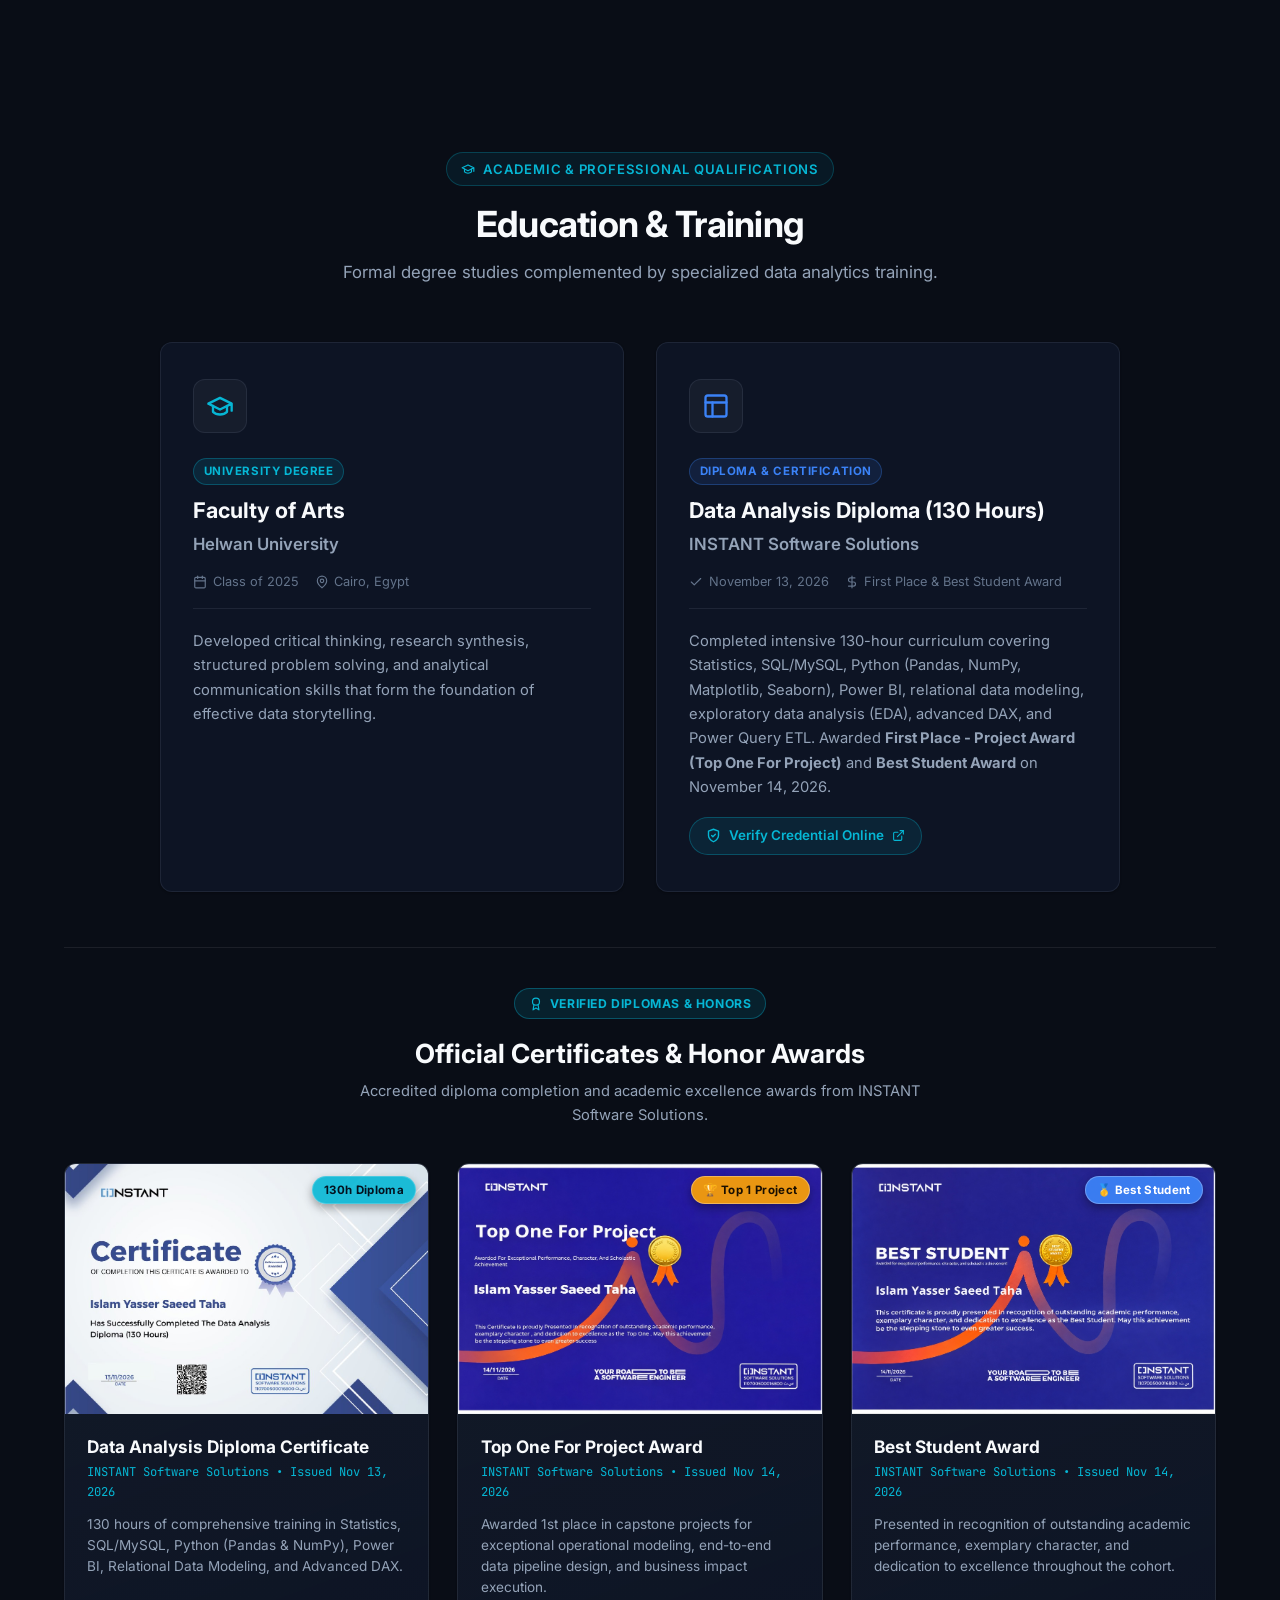
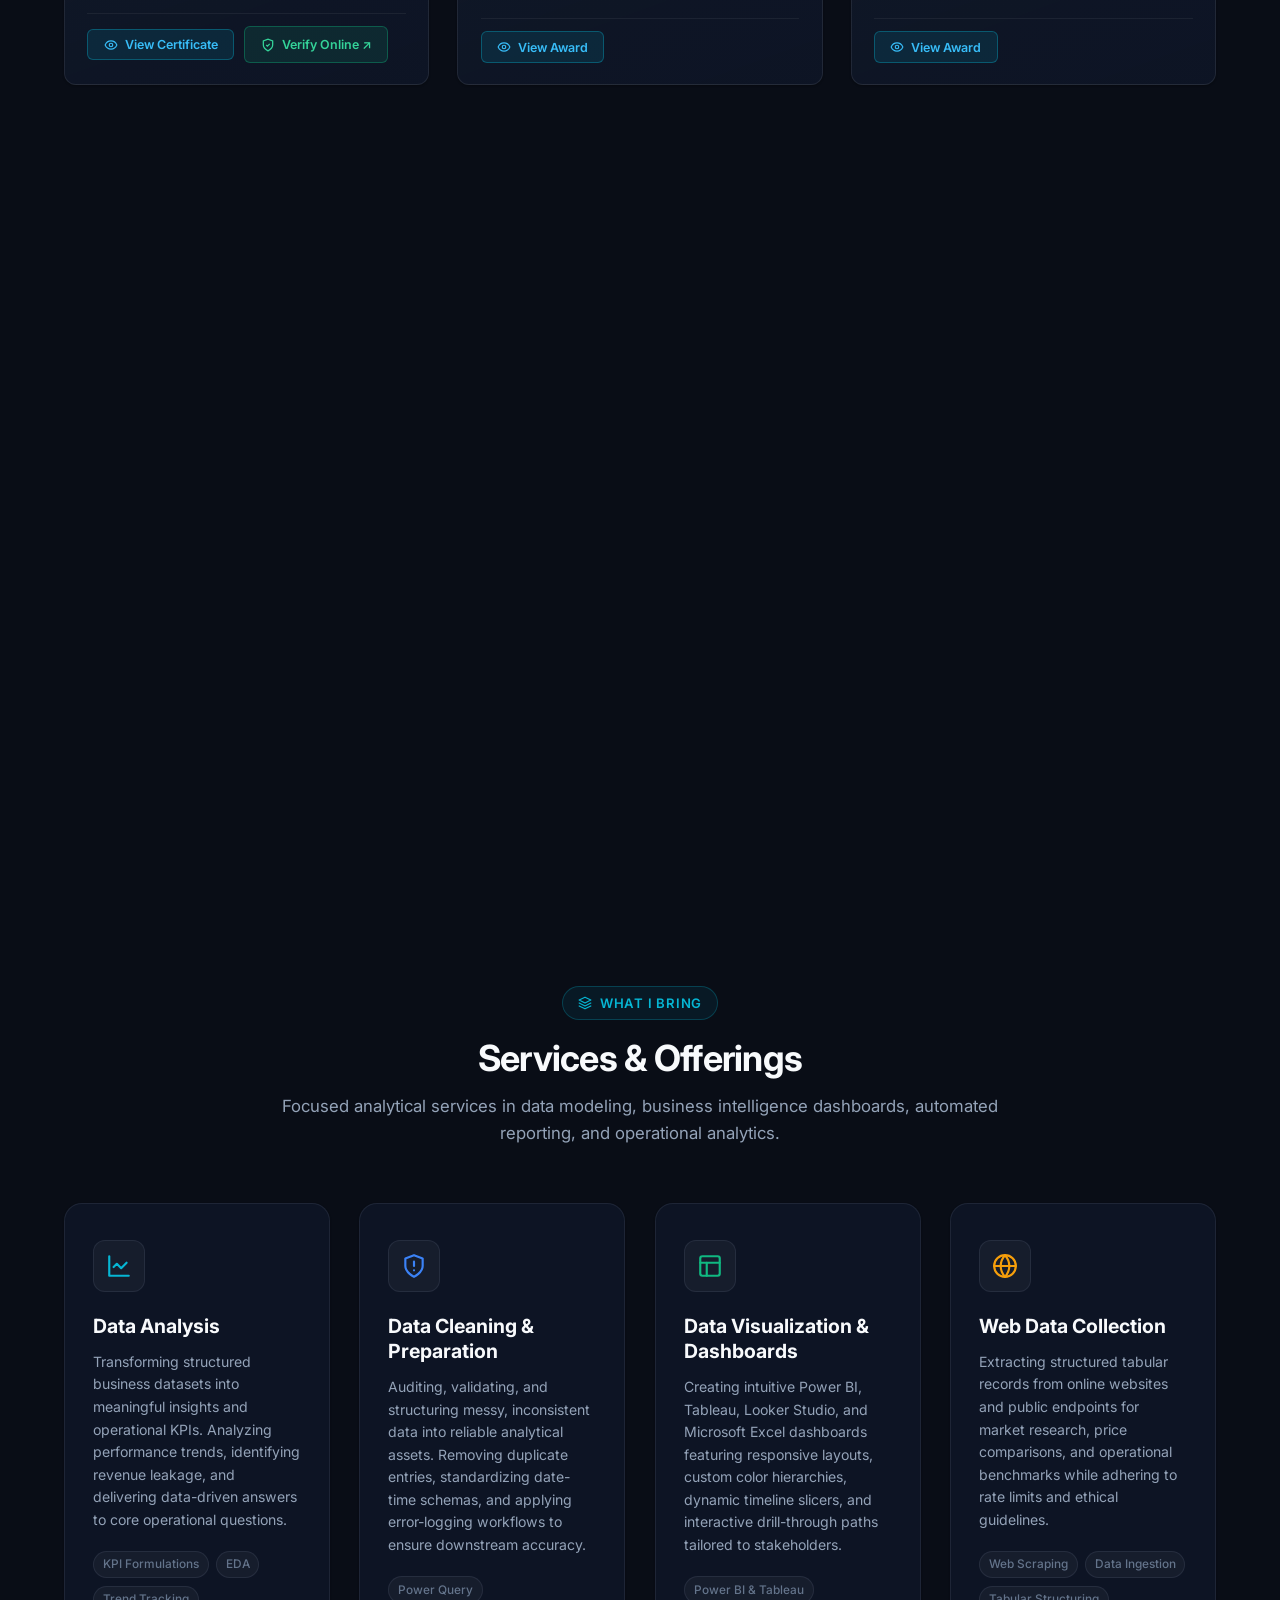
==== commit 42a623b2: "refactor(hero): remove redundant download button, keeping primary View CV action" ====
--- a/index.html
+++ b/index.html
@@ -165,10 +165,6 @@
             <a href="#projects" class="btn btn-primary">
               <span>View Projects</span>
               <svg width="18" height="18" viewBox="0 0 24 24" fill="none" stroke="currentColor" stroke-width="2" stroke-linecap="round" stroke-linejoin="round" aria-hidden="true"><path d="m9 18 6-6-6-6"/></svg>
-            </a>
-            <a href="Islam-Yasser-Data-Analyst-Resume.pdf?v=20261119_v2" download="Islam-Yasser-Data-Analyst-Resume.pdf" class="btn btn-secondary" title="Download ATS Resume (PDF)">
-              <svg width="18" height="18" viewBox="0 0 24 24" fill="none" stroke="currentColor" stroke-width="2" stroke-linecap="round" stroke-linejoin="round" aria-hidden="true"><path d="M21 15v4a2 2 0 0 1-2 2H5a2 2 0 0 1-2-2v-4"/><polyline points="7 10 12 15 17 10"/><line x1="12" y1="15" x2="12" y2="3"/></svg>
-              <span>Download CV (PDF)</span>
             </a>
             <a href="Islam-Yasser-Data-Analyst-Resume.pdf?v=20261119_v2" target="_blank" class="btn btn-outline" title="View Official CV (PDF)">
               <svg width="18" height="18" viewBox="0 0 24 24" fill="none" stroke="currentColor" stroke-width="2" stroke-linecap="round" stroke-linejoin="round" aria-hidden="true"><path d="M14 2H6a2 2 0 0 0-2 2v16a2 2 0 0 0 2 2h12a2 2 0 0 0 2-2V8z"/><polyline points="14 2 14 8 20 8"/><line x1="16" y1="13" x2="8" y2="13"/><line x1="16" y1="17" x2="8" y2="17"/><polyline points="10 9 9 9 8 9"/></svg>
